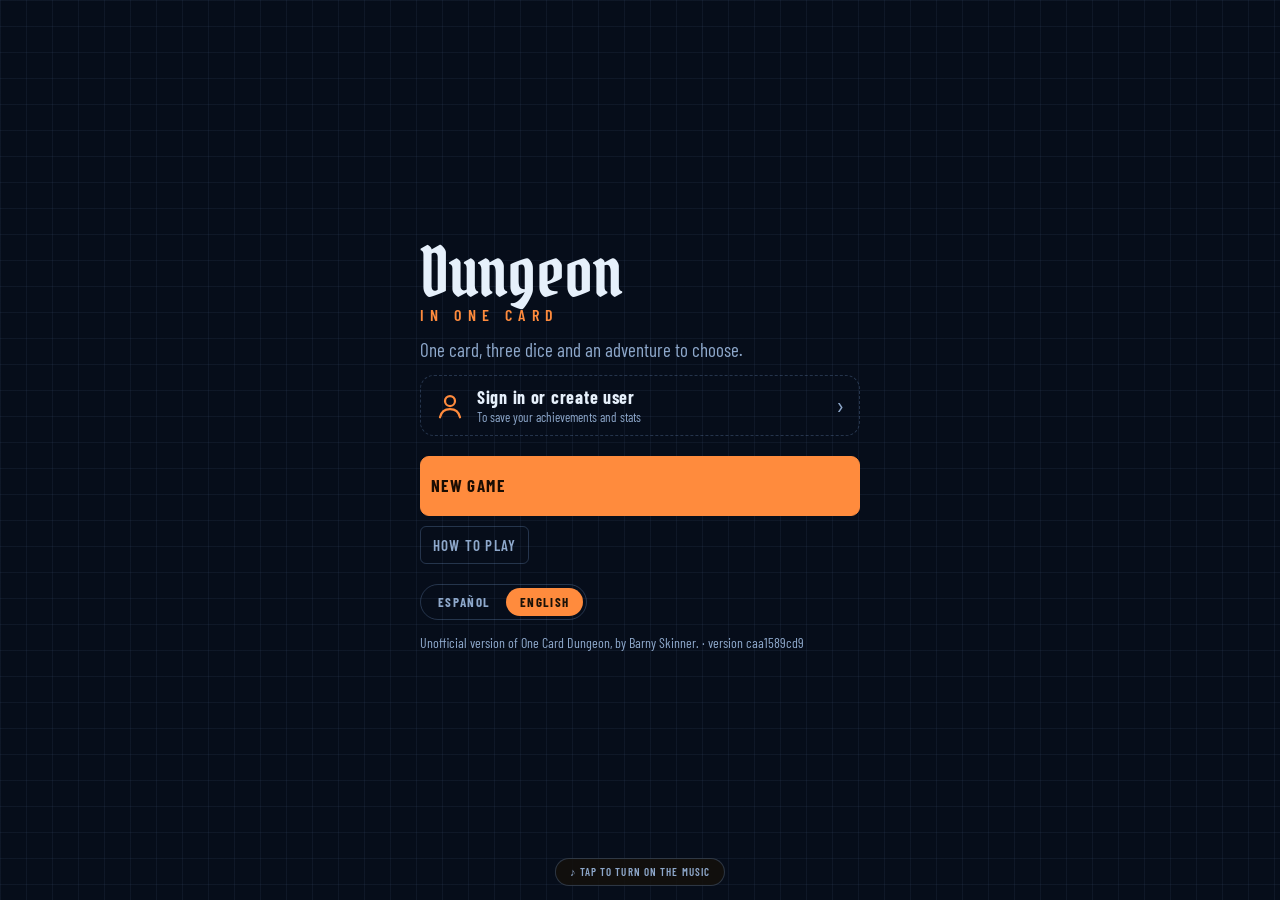
==== src/index.html @ af5c5d96 "Fase de monstruos: secuencia estricta de una sola vuelta Mismo cambio que en d6-crawler: cada monstr" ====
<!DOCTYPE html>
<html lang="es">
<head>
<meta charset="utf-8">
<meta name="viewport" content="width=device-width, initial-scale=1, viewport-fit=cover">
<meta name="theme-color" content="#060d1a">
<meta name="build" content="caa1589cd9">
<title>Dungeon in One Card</title>
<link rel="preconnect" href="https://fonts.googleapis.com">
<link rel="preconnect" href="https://fonts.gstatic.com" crossorigin>
<link href="https://fonts.googleapis.com/css2?family=Barlow+Condensed:wght@500;600;700&family=Pirata+One&display=swap" rel="stylesheet">
<style>
/* Plano cianotipo: una carta de una sola tinta azul, la antorcha como único acento.
   Layout: carta centrada con tablero y ficha de monstruos; mandos debajo. */
:root {
  --bg: #060d1a;
  --card: #0d1f3c;
  --tile: #122a4d;
  --line: #7fa8dc;
  --line-dim: rgba(127, 168, 220, .26);
  --chalk: #e6f0fb;
  --muted: #8ea8cb;
  --torch: #ff8b3d;
  --foe: #ff5a78;
  --display: 'Pirata One', 'Times New Roman', serif;
  --body: 'Barlow Condensed', 'Arial Narrow', Arial, sans-serif;
  --t: 60px;
  --cols: 5;
  --rows: 5;
  color-scheme: dark;
}
* { box-sizing: border-box; -webkit-tap-highlight-color: transparent; }
html, body { margin: 0; min-height: 100%; background: var(--bg); color: var(--chalk); }
body {
  font-family: var(--body); font-size: 18px; line-height: 1.25;
  background-color: var(--bg);
  background-image:
    linear-gradient(rgba(127,168,220,.07) 1px, transparent 1px),
    linear-gradient(90deg, rgba(127,168,220,.07) 1px, transparent 1px);
  background-size: 26px 26px;
  touch-action: manipulation;
}
button { font: inherit; color: inherit; cursor: pointer; }
button:focus-visible { outline: 2px solid var(--torch); outline-offset: 2px; }

.app {
  width: 100%; max-width: 440px; margin: 0 auto;
  padding: max(10px, env(safe-area-inset-top)) 14px calc(env(safe-area-inset-bottom) + 22px);
  display: flex; flex-direction: column; gap: 12px;
}

/* ---- cabecera ---- */
.top { display: flex; align-items: flex-end; justify-content: space-between; gap: 10px; }
.brand { display: flex; flex-direction: column; line-height: .9; }
.brand .mark { font-family: var(--display); font-size: 34px; letter-spacing: .01em; }
.brand .sub { font-size: 13px; letter-spacing: .32em; text-transform: uppercase; color: var(--torch); font-weight: 600; margin-top: 2px; }
.top-actions { display: flex; gap: 8px; }
.ghost {
  background: transparent; border: 1.5px solid var(--line-dim); border-radius: 6px;
  padding: 7px 12px; min-height: 38px; font-size: 15px; font-weight: 600;
  letter-spacing: .08em; text-transform: uppercase; color: var(--muted);
}
.ghost:hover { border-color: var(--line); color: var(--chalk); }

/* ---- carta ---- */
.card-wrap { perspective: 1400px; }
.card {
  position: relative; background: var(--card); border: 1.5px solid var(--line); border-radius: 14px;
  padding: 12px 12px 12px; display: flex; flex-direction: column; gap: 10px;
  box-shadow: inset 0 0 0 4px var(--card), inset 0 0 0 5px var(--line-dim), 0 18px 40px rgba(0,0,0,.45);
  transform-origin: 50% 50%;
}
.card.flip-out { animation: flipOut .32s ease-in forwards; }
.card.flip-in { animation: flipIn .36s ease-out forwards; }
@keyframes flipOut { to { transform: rotateY(90deg); } }
@keyframes flipIn { from { transform: rotateY(-90deg); } to { transform: rotateY(0); } }

.card-head { display: flex; flex-direction: column; gap: 4px; padding: 2px 6px 0; }
.head-row { display: flex; align-items: center; justify-content: space-between; gap: 10px; }
.lvl-name { margin: 0; font-family: var(--display); font-weight: 400; font-size: 26px; line-height: 1; }
.lvl-num { font-size: 13px; letter-spacing: .24em; text-transform: uppercase; color: var(--muted); font-weight: 600; }
.lvl-num b { color: var(--torch); font-size: 16px; letter-spacing: .1em; }
.dots { display: flex; gap: 5px; }
.dots i { width: 7px; height: 7px; border: 1px solid var(--line); transform: rotate(45deg); }
.dots i.done { background: var(--line); }
.dots i.now { background: var(--torch); border-color: var(--torch); }

/* ---- tablero ---- */
.board-box { display: flex; justify-content: center; }
.board { position: relative; width: calc(var(--t) * var(--cols)); height: calc(var(--t) * var(--rows)); border: 1.5px solid var(--line); background: rgba(127,168,220,.04); }
.grid { position: absolute; inset: 0; display: grid; grid-template-columns: repeat(var(--cols), var(--t)); grid-template-rows: repeat(var(--rows), var(--t)); }
.tile {
  position: relative; width: var(--t); height: var(--t); padding: 0; border: 0; border-radius: 0;
  background: transparent; box-shadow: inset 0 0 0 .5px var(--line-dim); color: var(--chalk);
}
.tile.wall {
  background-color: #1a3a68;
  background-image: repeating-linear-gradient(135deg, rgba(127,168,220,.55) 0 1.5px, transparent 1.5px 7px);
  box-shadow: inset 0 0 0 1.5px var(--line); cursor: default;
}
.tile .stair { position: absolute; inset: 22%; opacity: .55; color: var(--line); }
.tile .stair svg { width: 100%; height: 100%; fill: none; stroke: currentColor; stroke-width: 2.2; stroke-linecap: round; stroke-linejoin: round; }
.tile.reach { background: rgba(255,139,61,.10); box-shadow: inset 0 0 0 1px rgba(255,139,61,.7); }
.tile.reach::before { content: ''; position: absolute; left: 50%; top: 50%; width: 7px; height: 7px; margin: -3.5px 0 0 -3.5px; background: var(--torch); transform: rotate(45deg); opacity: .8; }
.tile.reach::after {
  content: attr(data-cost); position: absolute; right: 3px; bottom: 1px; font-size: 12px; font-weight: 700; color: var(--torch);
}
.tile.target { box-shadow: inset 0 0 0 2px var(--foe); background: rgba(255,90,120,.14); animation: pulse 1.1s ease-in-out infinite; }
@keyframes pulse { 50% { box-shadow: inset 0 0 0 2px rgba(255,90,120,.35); } }

.tokens { position: absolute; inset: 0; pointer-events: none; }
.token {
  position: absolute; left: 0; top: 0; width: var(--t); height: var(--t);
  transform: translate(calc(var(--x) * var(--t)), calc(var(--y) * var(--t)));
  transition: transform .4s cubic-bezier(.3,.75,.25,1);
  display: grid; place-items: center;
}
.token svg { width: 72%; height: 72%; fill: none; stroke: currentColor; stroke-width: 1.9; stroke-linecap: round; stroke-linejoin: round; overflow: visible; }
.token.mon { color: var(--foe); }
.token.pj { color: var(--torch); z-index: 3; }
.token.pj.walking::before { content: ""; position: absolute; left: 10%; top: 10%; width: 80%; height: 80%; border-radius: 50%;
  background: rgba(20,16,12,.55); box-shadow: 0 0 8px 1px rgba(255,139,61,.55), inset 0 0 0 1.5px rgba(255,139,61,.45); }
.herospot { position: absolute; left: 10%; top: 10%; width: 80%; height: 80%; border-radius: 50%; display: grid; place-items: center; pointer-events: none;
  color: var(--torch); background: rgba(20,16,12,.55); box-shadow: 0 0 8px 1px rgba(255,139,61,.55), inset 0 0 0 1.5px rgba(255,139,61,.45); }
.herospot svg { scale: var(--flip, 1) 1; width: 90%; height: 90%; fill: none; stroke: currentColor; stroke-width: 1.9; stroke-linecap: round; stroke-linejoin: round; overflow: visible; }
.token.pj svg { position: relative; z-index: 1; }
.token .badge {
  position: absolute; right: 2px; bottom: 2px; min-width: 17px; height: 17px; padding: 0 3px; border-radius: 9px;
  background: var(--card); border: 1.5px solid currentColor; font-size: 13px; font-weight: 700; line-height: 14px; text-align: center; color: var(--chalk);
}
.token.dying { opacity: 0; transform: translate(calc(var(--x) * var(--t)), calc(var(--y) * var(--t))) scale(.4); transition: opacity .35s, transform .35s; }
.token.hit svg { animation: hitflash .5s; }
.token.hurt { animation: shake .45s; }
@keyframes hitflash { 30% { filter: drop-shadow(0 0 8px var(--foe)); stroke-width: 3; } }
@keyframes shake { 20% { translate: -4px 0; } 40% { translate: 4px 0; } 60% { translate: -3px 0; } 80% { translate: 3px 0; } }
.float {
  position: absolute; z-index: 5; width: var(--t); text-align: center; font-weight: 700; font-size: 22px;
  left: calc(var(--x) * var(--t)); top: calc(var(--y) * var(--t)); animation: floatup .9s ease-out forwards; pointer-events: none;
  text-shadow: 0 1px 0 var(--card), 0 0 6px var(--card);
}
.float.dmg { color: var(--foe); } .float.good { color: var(--chalk); }
@keyframes floatup { from { transform: translateY(0); opacity: 1; } to { transform: translateY(-26px); opacity: 0; } }

/* ---- ficha de monstruos (pie de la carta) ---- */
.foot { display: grid; grid-template-columns: 54px 1fr; align-items: center; gap: 10px; border-top: 1.5px solid var(--line-dim); padding: 10px 4px 2px; }
.foot .ico { width: 54px; height: 54px; color: var(--foe); border: 1.5px solid var(--line-dim); border-radius: 8px; display: grid; place-items: center; position: relative; }
.foot .ico svg { width: 70%; height: 70%; fill: none; stroke: currentColor; stroke-width: 1.9; stroke-linecap: round; stroke-linejoin: round; }
.foot .nm { font-family: var(--display); font-size: 22px; line-height: 1; }
.foot .nm small { font-family: var(--body); font-size: 14px; letter-spacing: .14em; text-transform: uppercase; color: var(--muted); font-weight: 600; margin-left: 6px; }
.stats { display: grid; grid-template-columns: repeat(5, 1fr); gap: 4px; margin-top: 6px; }
.stats div { text-align: center; border: 1px solid var(--line-dim); border-radius: 5px; padding: 2px 0 1px; }
.stats b { display: block; font-size: 20px; line-height: 1; font-variant-numeric: tabular-nums; }
.stats span { display: block; font-size: 11px; letter-spacing: .12em; text-transform: uppercase; color: var(--muted); font-weight: 600; }

/* ---- panel de mando ---- */
.panel { display: flex; flex-direction: column; gap: 10px; }
.banner { display: flex; gap: 10px; align-items: center; min-height: 44px; }
.step { flex: none; width: 28px; height: 28px; display: grid; place-items: center; border: 1.5px solid var(--torch); color: var(--torch); border-radius: 50%; font-weight: 700; font-size: 16px; }
.banner p { margin: 0; font-size: 17px; color: var(--chalk); }
.banner p em { font-style: normal; color: var(--torch); font-weight: 700; }

.hp-row { display: flex; align-items: center; gap: 10px; }
.hp-row .lab { font-size: 13px; letter-spacing: .24em; text-transform: uppercase; color: var(--muted); font-weight: 600; width: 44px; }
.pips { display: flex; gap: 7px; }
.pips i { width: 14px; height: 14px; transform: rotate(45deg); border: 1.5px solid var(--torch); transition: background .25s; }
.pips i.on { background: var(--torch); }
.pips i.lost { animation: pip .5s; }
@keyframes pip { 40% { background: var(--foe); border-color: var(--foe); } }
.hpnum { margin-left: auto; font-size: 15px; color: var(--muted); font-weight: 600; }

.chips { display: grid; grid-template-columns: repeat(4, 1fr); gap: 8px; }
.chip {
  position: relative; display: flex; flex-direction: column; align-items: center; justify-content: center; gap: 1px;
  min-height: 74px; padding: 6px 4px; background: rgba(127,168,220,.06); border: 1.5px solid var(--line-dim); border-radius: 9px; text-align: center;
}
.chip .lbl { font-size: 12px; letter-spacing: .2em; text-transform: uppercase; color: var(--muted); font-weight: 600; }
.chip .val { font-size: 32px; line-height: 1; font-weight: 700; font-variant-numeric: tabular-nums; }
.chip .sub { font-size: 12.5px; color: var(--muted); display: flex; align-items: center; gap: 4px; min-height: 18px; font-weight: 500; }
.chip.slot { border-style: dashed; border-color: var(--line); }
.chip.slot.filled { border-style: solid; border-color: var(--torch); background: rgba(255,139,61,.08); }
.chip.armed { animation: arm 1s ease-in-out infinite; }
@keyframes arm { 50% { border-color: var(--torch); background: rgba(255,139,61,.10); } }
.chip .bar { position: absolute; left: 8px; right: 8px; bottom: 4px; height: 3px; background: var(--line-dim); border-radius: 2px; overflow: hidden; }
.chip .bar i { display: block; height: 100%; background: var(--torch); transition: width .3s; }

.die { position: relative; width: 48px; height: 48px; flex: none; padding: 7px; display: grid; grid-template: repeat(3, 1fr) / repeat(3, 1fr); background: var(--chalk); border: 0; border-radius: 10px; box-shadow: 0 3px 0 #9bb6d6; transition: transform .15s; }
.die i { border-radius: 50%; background: transparent; margin: 14%; }
.die i.on { background: var(--card); }
.die.sel { transform: translateY(-4px); box-shadow: 0 0 0 3px var(--torch), 0 6px 0 #9bb6d6; }
.die.used { opacity: .25; pointer-events: none; }
.die.mini { width: 20px; height: 20px; padding: 3px; border-radius: 4px; box-shadow: none; }
.die.mini i { margin: 8%; }
.die.rolling { animation: tumble .12s linear infinite; }
@keyframes tumble { 25% { transform: rotate(-8deg) translateY(-2px); } 75% { transform: rotate(8deg) translateY(1px); } }
.dice-row { display: flex; gap: 14px; justify-content: center; min-height: 56px; align-items: center; }
.dice-row .hint { color: var(--muted); font-size: 15px; }

.actions { display: flex; gap: 8px; }
.btn {
  flex: 1; min-height: 50px; padding: 8px 14px; border: 1.5px solid var(--line); border-radius: 9px; background: transparent;
  font-weight: 700; font-size: 19px; letter-spacing: .08em; text-transform: uppercase; color: var(--chalk);
}
.btn.primary { background: var(--torch); border-color: var(--torch); color: #1a0d03; }
.btn.small { flex: none; padding: 8px 16px; font-size: 17px; letter-spacing: .06em; }
.btn:disabled { opacity: .35; cursor: default; }
.btn.pulse:not(:disabled) { animation: arm 1s ease-in-out infinite; }
.log { margin: 0; min-height: 40px; color: var(--muted); font-size: 16px; }
.log b { color: var(--chalk); font-weight: 600; }

/* ---- hojas y diálogos ---- */
.veil { position: fixed; inset: 0; z-index: 20; background: rgba(3,8,18,.78); display: flex; align-items: flex-end; justify-content: center; padding: 0; }
.sheet {
  width: 100%; max-width: 440px; max-height: 88%; overflow: auto; background: var(--card); border: 1.5px solid var(--line); border-bottom: 0; border-radius: 16px 16px 0 0;
  padding: 18px 18px calc(env(safe-area-inset-bottom) + 18px); display: flex; flex-direction: column; gap: 12px;
  animation: rise .28s ease-out;
}
@keyframes rise { from { transform: translateY(40px); opacity: 0; } }
.sheet h3 { margin: 0; font-family: var(--display); font-weight: 400; font-size: 30px; line-height: 1; }
.sheet p { margin: 0; color: var(--chalk); }
.sheet .lead { color: var(--muted); }
.sheet h4 { margin: 6px 0 0; font-size: 13px; letter-spacing: .24em; text-transform: uppercase; color: var(--torch); font-weight: 700; }
.sheet ul { margin: 0; padding-left: 18px; display: flex; flex-direction: column; gap: 4px; }
.sheet .fine { font-size: 14px; color: var(--muted); }
.choices { display: grid; grid-template-columns: 1fr 1fr; gap: 8px; }
.choice { display: flex; flex-direction: column; align-items: flex-start; gap: 2px; min-height: 64px; padding: 10px 12px; border: 1.5px solid var(--line); border-radius: 9px; background: rgba(127,168,220,.06); text-align: left; }
.choice b { font-size: 20px; letter-spacing: .06em; text-transform: uppercase; }
.choice span { font-size: 15px; color: var(--muted); }
.choice span em { font-style: normal; color: var(--torch); font-weight: 700; }
.choice.wide { grid-column: 1 / -1; }
.choice:disabled { opacity: .4; }

@media (max-width: 360px) {
  .brand .mark { font-size: 29px; } .chip .val { font-size: 28px; } .die { width: 44px; height: 44px; }
}
@media (prefers-reduced-motion: reduce) {
  * { animation-duration: .001s !important; animation-iteration-count: 1 !important; transition-duration: .001s !important; }
}

.btn.mini { flex: none; min-height: 44px; padding: 6px 12px; font-size: 16px; letter-spacing: .05em; }
.actions .btn.mini { flex: 1; }
.sheet > * { flex-shrink: 0; }
.btn.abil { border-color: var(--torch); color: var(--torch); background: rgba(255,139,61,.08); }
.chip.locked::after { content: 'fijo'; position: absolute; top: 3px; right: 6px; font-size: 10px; letter-spacing: .14em; text-transform: uppercase; color: var(--muted); }
.die.locked { box-shadow: 0 0 0 3px var(--line), 0 3px 0 #9bb6d6; }
.hp-row .lab { width: auto; min-width: 44px; color: var(--torch); }

/* ---- pantallas de inicio ---- */
.screen { display: none; }
body.menu .app { display: none; }
body.menu .screen {
  display: flex; flex-direction: column; align-items: center; justify-content: center;
  min-height: 100vh; min-height: 100dvh; padding: max(18px, env(safe-area-inset-top)) 16px calc(env(safe-area-inset-bottom) + 22px);
}
.splash { width: 100%; max-width: 440px; display: flex; flex-direction: column; gap: 14px; }
.splash .logo { display: flex; flex-direction: column; line-height: .85; margin-bottom: 2px; }
.splash .logo .mark { font-family: var(--display); font-size: 68px; }
.splash .logo .sub { font-size: 16px; letter-spacing: .4em; text-transform: uppercase; color: var(--torch); font-weight: 600; margin-top: 6px; }
.tagline { margin: 0; color: var(--muted); font-size: 19px; }
.splash .lead { margin: 0; color: var(--muted); }
.splash .fine { margin: 0; font-size: 14px; color: var(--muted); }
.menu-btns { display: flex; flex-direction: column; gap: 10px; margin: 6px 0; }
.menu-btns .btn, .menu-main { flex: none; min-height: 60px; display: flex; flex-direction: column; align-items: flex-start; justify-content: center; gap: 1px; text-align: left; }
.menu-main small { font-size: 14px; letter-spacing: .08em; opacity: .75; font-weight: 600; }
.menu-btns .ghost { align-self: flex-start; }
.screen-h { margin: 0; font-family: var(--display); font-weight: 400; font-size: 38px; line-height: 1; }
.back { align-self: flex-start; }
.hero-list { display: flex; flex-direction: column; gap: 10px; }
.hero-card { display: grid; grid-template-columns: 58px 1fr; gap: 12px; align-items: center; text-align: left; padding: 12px; border: 1.5px solid var(--line); border-radius: 12px; background: rgba(127,168,220,.06); }
.hero-card:active, .hero-card:hover { border-color: var(--torch); background: rgba(255,139,61,.08); }
.hero-card .ico { width: 58px; height: 58px; color: var(--torch); border: 1.5px solid var(--line-dim); border-radius: 10px; display: grid; place-items: center; }
.hero-card .ico svg { width: 68%; height: 68%; fill: none; stroke: currentColor; stroke-width: 1.9; stroke-linecap: round; stroke-linejoin: round; }
.hero-card b { font-family: var(--display); font-weight: 400; font-size: 28px; line-height: 1; }
.hero-card p { margin: 3px 0 0; color: var(--muted); font-size: 16px; line-height: 1.2; }
.pw {
  width: 100%; text-align: center; text-transform: uppercase; letter-spacing: .35em; padding: 12px 0 12px .35em;
  background: rgba(127,168,220,.06); border: 1.5px solid var(--line); border-radius: 10px; color: var(--chalk);
  font: 700 44px/1.1 ui-monospace, Menlo, Consolas, monospace;
}
.pw::placeholder { color: var(--line-dim); }
.pw:focus-visible { outline: 2px solid var(--torch); outline-offset: 2px; }
.err { margin: 0; min-height: 22px; color: var(--foe); font-size: 16px; }
.pwshow { display: flex; gap: 8px; justify-content: center; }
.pwshow span { width: 58px; height: 76px; display: grid; place-items: center; border: 1.5px solid var(--torch); border-radius: 10px; background: rgba(255,139,61,.08); color: var(--torch); font: 700 42px/1 ui-monospace, Menlo, Consolas, monospace; }
@media (max-width: 380px) {
  .pwshow span { width: 50px; height: 68px; font-size: 36px; }
}

/* cabecera compacta: marca y dos botones en una sola línea */
.top { flex-wrap: nowrap; }
.brand { flex: none; }
.brand .mark { font-size: 31px; }
.brand .sub { white-space: nowrap; letter-spacing: .2em; font-size: 12px; }
.top-actions { gap: 6px; min-width: 0; }
.top-actions .ghost { padding: 7px 10px; font-size: 14px; letter-spacing: .05em; min-height: 36px; }

/* ---- animaciones al moverse ---- */
.token svg { scale: var(--flip, 1) 1; }
.token.walking svg { animation: walk .5s ease-in-out infinite; transform-origin: 50% 85%; }
.token.pj.walking svg { animation: walk .21s ease-in-out infinite; }
.token.k-spider.walking svg { animation: skitter .24s linear infinite; }
.token.k-skeleton.walking svg { animation: clatter .45s ease-in-out infinite; }
.token.k-orc.walking svg { animation: stomp .9s ease-in-out infinite; }
.token.k-demon.walking svg { animation: hover 1.1s ease-in-out infinite; }
@keyframes walk { 0%,100% { transform: translateY(0) rotate(0); } 25% { transform: translateY(-12%) rotate(-5deg); } 50% { transform: translateY(0) rotate(0); } 75% { transform: translateY(-12%) rotate(5deg); } }
@keyframes skitter { 0%,100% { transform: translate(0,0) scaleY(1); } 25% { transform: translate(-4%,3%) scaleY(.94); } 50% { transform: translate(3%,-2%) scaleY(1.04); } 75% { transform: translate(-3%,-3%) scaleY(.97); } }
@keyframes clatter { 0%,100% { transform: translateY(0) rotate(-8deg); } 25% { transform: translateY(-8%) rotate(0); } 50% { transform: translateY(0) rotate(8deg); } 75% { transform: translateY(-8%) rotate(0); } }
@keyframes stomp { 0%,100% { transform: translateY(0) scale(1.08,.92); } 35% { transform: translateY(-16%) scale(.96,1.06); } 60% { transform: translateY(0) scale(1.08,.92); } }
@keyframes hover { 0%,100% { transform: translateY(-3%) scale(1); } 50% { transform: translateY(-14%) scale(1.05); } }
.token.pj.walking { z-index: 4; }

/* ---- texto flotante: BLOCK con el mismo tamaño y sitio que el daño ---- */
.float { display: flex; justify-content: center; white-space: nowrap; }
.float.block { color: var(--line); }
.token.blocked svg { animation: guard .6s ease-out; }
@keyframes guard { 0% { filter: drop-shadow(0 0 0 rgba(127,168,220,0)); } 30% { filter: drop-shadow(0 0 9px #7fa8dc); } 100% { filter: none; } }

/* ---- Montaña Eterna: ventiscas, huecos y nuevos monstruos ---- */
.tile.blizz { background: linear-gradient(135deg, rgba(190,225,255,.16), rgba(190,225,255,.05)); }
.tile.blizz .wind { position: absolute; inset: 16%; color: #bfe3ff; opacity: .5; pointer-events: none; }
.tile.blizz .wind svg { width: 100%; height: 100%; fill: none; stroke: currentColor; stroke-width: 2; stroke-linecap: round; stroke-linejoin: round; }
.tile.blizz.reach { background: rgba(255,139,61,.10); }
.tile.wall.void { background: #03070f; background-image: none; box-shadow: inset 0 0 0 1px rgba(127,168,220,.12); }
.chip.chilled .val { color: #9fd8ff; }
.chip.chilled .sub { color: #9fd8ff; }
.token.k-wolf.walking svg { animation: skitter .3s linear infinite; }
.token.k-yeti.walking svg { animation: stomp .9s ease-in-out infinite; }
.token.k-sorcerer.walking svg { animation: hover 1.1s ease-in-out infinite; }
.token.k-goblin.walking svg { animation: clatter .4s ease-in-out infinite; }

/* ---- objetos ---- */
.items { display: flex; flex-wrap: wrap; gap: 8px; }
.items[hidden] { display: none; }
.item { flex: 1 1 0; min-width: 0; min-height: 44px; display: flex; align-items: center; justify-content: center; gap: 6px; padding: 4px 8px;
  border: 1.5px solid var(--torch); border-radius: 9px; background: rgba(255,139,61,.08); color: var(--chalk); font-size: 15px; font-weight: 700; letter-spacing: .05em; text-transform: uppercase; }
.item .ico { width: 24px; height: 24px; flex: none; color: var(--torch); display: grid; place-items: center; }
.item .ico svg, .item-head .ico svg { width: 100%; height: 100%; fill: none; stroke: currentColor; stroke-width: 1.9; stroke-linecap: round; stroke-linejoin: round; }
.item.idle { border-color: var(--line-dim); background: rgba(127,168,220,.05); color: var(--muted); }
.item.idle .ico { color: var(--muted); }
.item.on { border-color: #9fd8ff; background: rgba(159,216,255,.10); color: #9fd8ff; cursor: default; }
.item.on .ico { color: #9fd8ff; }
.item-head { display: flex; align-items: center; gap: 12px; }
.item-head .ico { width: 46px; height: 46px; flex: none; color: var(--torch); border: 1.5px solid var(--line-dim); border-radius: 10px; padding: 8px; }
.dice-row.pick { min-height: 64px; }

/* ---- botón de habilidad en la fase de movimiento ---- */
.btn.abil.tight { font-size: 15px; letter-spacing: .03em; padding: 6px 8px; line-height: 1.05; }
.btn.abil.on { background: var(--torch); color: #1a0d03; }
.actions .btn.small { padding: 8px 12px; }

/* ---- selector de aventura ---- */
.adv-list { display: grid; grid-template-columns: 1fr 1fr; gap: 12px; }
.adv-card { display: flex; flex-direction: column; align-items: stretch; gap: 4px; text-align: left; padding: 8px 8px 12px; border: 1.5px solid var(--line); border-radius: 12px; background: rgba(127,168,220,.06); }
.adv-card:active, .adv-card:hover { border-color: var(--torch); background: rgba(255,139,61,.08); }
.adv-card img { width: 100%; height: auto; aspect-ratio: 440 / 614; border-radius: 6px; display: block; background: var(--card); object-fit: cover; margin-bottom: 4px; }
.adv-tag { font-size: 12px; letter-spacing: .22em; text-transform: uppercase; color: var(--torch); font-weight: 700; }
.adv-card b { font-family: var(--display); font-weight: 400; font-size: 24px; line-height: 1; }
.adv-card p { margin: 0; color: var(--muted); font-size: 15px; line-height: 1.2; }

/* ---- elección de objetos ---- */
.item-card { position: relative; grid-template-columns: 58px 1fr 26px; }
.item-card .tick { width: 22px; height: 22px; border: 1.5px solid var(--line); border-radius: 50%; align-self: center; position: relative; }
.item-card.chosen { border-color: var(--torch); background: rgba(255,139,61,.10); }
.item-card.chosen .tick { background: var(--torch); border-color: var(--torch); }
.item-card.chosen .tick::after { content: ''; position: absolute; left: 6px; top: 2px; width: 6px; height: 11px; border: solid #1a0d03; border-width: 0 2.5px 2.5px 0; transform: rotate(45deg); }
.item-card b { font-size: 24px; }
.item { font-size: 13.5px; letter-spacing: .02em; padding: 4px 6px; gap: 4px; overflow: hidden; white-space: nowrap; }
.item .ico { width: 20px; height: 20px; }

/* ===== Expansiones: agua, cofre, jefes, botín, héroes por caja ===== */
.tile.water { background: linear-gradient(180deg, rgba(80,170,255,.20), rgba(80,170,255,.07)); }
.tile.water .wave { position: absolute; inset: 14%; color: #7cc4ff; opacity: .55; pointer-events: none; }
.tile.water .wave svg { width: 100%; height: 100%; fill: none; stroke: currentColor; stroke-width: 2; stroke-linecap: round; stroke-linejoin: round; }
.tile.water.reach { background: rgba(255,139,61,.10); }
.tile .chest { position: absolute; inset: 10%; color: #ffd36b; pointer-events: none; display: grid; place-items: center; }
.tile .chest svg { width: 100%; height: 100%; fill: none; stroke: currentColor; stroke-width: 1.9; stroke-linecap: round; stroke-linejoin: round; filter: drop-shadow(0 0 5px rgba(255,211,107,.45)); }
.tile .chest em { position: absolute; right: -3px; top: -3px; min-width: 18px; height: 18px; border-radius: 50%; background: var(--card); border: 1.5px solid #ffd36b; font-style: normal; font-size: 13px; font-weight: 700; line-height: 15px; text-align: center; color: var(--chalk); }
.tile .chest.open { opacity: .3; filter: grayscale(.6); }
.tile .chest.open em { display: none; }
.tile.target .chest { color: var(--foe); }
.token.wet .badge { border-color: #7cc4ff; box-shadow: 0 0 0 1px #7cc4ff; }
.token.wet svg { filter: drop-shadow(0 0 5px rgba(124,196,255,.6)); }
.stats b + u { position: absolute; top: 0; right: 3px; font-size: 11px; font-weight: 700; text-decoration: none; color: #7cc4ff; }
.stats div { position: relative; }
.wnote { margin-top: 4px; font-size: 13px; color: #7cc4ff; }
.dots i.boss { border-radius: 50%; transform: none; border-color: var(--foe); }
.dots i.boss.done { background: var(--foe); } .dots i.boss.now { background: var(--torch); border-color: var(--torch); }
.dots { flex-wrap: wrap; justify-content: flex-end; max-width: 62%; gap: 4px; }
.die.num { display: grid; place-items: center; grid-template: none; padding: 0; }
.die.num b { font-size: 24px; line-height: 1; color: var(--card); }
.die.num small { position: absolute; bottom: 2px; font-size: 9px; letter-spacing: .1em; color: #6b86ad; font-weight: 700; }
.die.num.mini { width: 24px; } .die.num.mini b { font-size: 13px; } .die.num.mini small { display: none; }
.chip .lootn { color: #ffd36b; font-weight: 700; }
.loot { display: flex; align-items: center; gap: 8px; padding: 4px 10px; border: 1.5px solid rgba(255,211,107,.5); border-radius: 9px; background: rgba(255,211,107,.07); }
.loot[hidden] { display: none; }
.loot .ico { width: 24px; height: 24px; flex: none; color: #ffd36b; }
.loot .ico svg { width: 100%; height: 100%; fill: none; stroke: currentColor; stroke-width: 1.9; stroke-linecap: round; stroke-linejoin: round; }
.loot .txt { flex: 1; font-size: 15px; color: var(--chalk); } .loot .txt b { color: #ffd36b; }
.item-head .ico.boss { color: var(--foe); }
.item-head .ico.boss svg { width: 100%; height: 100%; fill: none; stroke: currentColor; stroke-width: 1.9; stroke-linecap: round; stroke-linejoin: round; }
.boss-stats { margin: 8px 0; }
.choice.chosen { border-color: var(--torch); background: rgba(255,139,61,.10); }
.stepper { display: flex; align-items: center; justify-content: center; gap: 18px; margin: 10px 0; }
.stepper b { font-size: 30px; min-width: 30px; text-align: center; }
.pack-h { margin: 8px 0 -2px; font-family: var(--body); font-weight: 600; font-size: 14px; letter-spacing: .22em; text-transform: uppercase; color: var(--torch); }
.hero-card .pk { display: inline-block; margin-top: 3px; font-size: 12px; letter-spacing: .14em; text-transform: uppercase; color: var(--line); }

/* ===== La Puerta del Infierno ===== */
.tile.damned { background: radial-gradient(circle at 50% 55%, rgba(255,70,50,.28), rgba(150,20,40,.10) 70%); }
.tile.damned .curse { position: absolute; inset: 16%; color: #ff6b57; opacity: .6; pointer-events: none; }
.tile.damned .curse svg { width: 100%; height: 100%; fill: none; stroke: currentColor; stroke-width: 2; stroke-linecap: round; stroke-linejoin: round; }
.tile.damned.reach { background: rgba(255,139,61,.14); }
.tile .gem { position: absolute; inset: 8%; color: #e0a0ff; pointer-events: none; display: grid; place-items: center; }
.tile .gem svg { width: 100%; height: 100%; fill: none; stroke: currentColor; stroke-width: 1.9; stroke-linecap: round; stroke-linejoin: round; filter: drop-shadow(0 0 6px rgba(200,110,255,.55)); }
.tile .gem em { position: absolute; font-style: normal; font-size: 20px; font-weight: 700; color: var(--chalk); text-shadow: 0 0 4px #000; }
.tile .gem.broken { opacity: .35; filter: grayscale(.7); }
.tile.target .gem { color: var(--foe); }
.token.cursed .badge { border-color: #ff6b57; box-shadow: 0 0 0 1px #ff6b57; }
.token.cursed svg { filter: drop-shadow(0 0 6px rgba(255,80,60,.75)); }
.token.ordered { z-index: 4; }
.token.ordered svg { filter: drop-shadow(0 0 7px rgba(255,211,107,.9)); }
.wnote.hell { color: #ff9a8a; }
.wnote.hell.on { color: #ff5a46; font-weight: 700; }
.wnote.hell.off { color: #9fd8ff; }
.item.on .ico { color: inherit; }

/* ===== Disposición compacta: mapa y mandos en la misma pantalla ===== */
.app { min-height: 100vh; min-height: 100dvh; gap: 8px; padding-top: max(6px, env(safe-area-inset-top)); padding-bottom: max(6px, env(safe-area-inset-bottom)); }
.brand .mark { font-size: 26px; }
.brand .sub { font-size: 11px; margin-top: 1px; }
.top-actions .ghost { min-height: 32px; padding: 5px 9px; font-size: 13px; }
.card { padding: 8px; gap: 6px; }
.card-head { flex-direction: row; align-items: center; justify-content: space-between; padding: 0 4px; gap: 8px; }
.card-head .lvl-name { order: 0; font-size: 22px; min-width: 0; }
.card-head .head-row { order: 1; flex-direction: column; align-items: flex-end; gap: 3px; flex: none; }
.lvl-num { font-size: 12px; letter-spacing: .18em; white-space: nowrap; }
.lvl-num b { font-size: 14px; }
.dots i { width: 6px; height: 6px; }
.foot { grid-template-columns: 40px 1fr; gap: 8px; padding: 6px 2px 0; }
.foot .ico { width: 40px; height: 40px; border-radius: 7px; }
.foot .nm { font-size: 18px; }
.foot .nm small { font-size: 12px; margin-left: 5px; }
.stats { margin-top: 3px; gap: 3px; }
.stats div { padding: 1px 0 0; position: relative; }
.stats b { font-size: 17px; }
.stats span { font-size: 10px; letter-spacing: .1em; }
.stats b + u { right: 2px; font-size: 10px; }
.wnote { margin-top: 2px; font-size: 12px; line-height: 1.15; }
.panel { position: sticky; bottom: 0; z-index: 6; margin-top: auto; gap: 6px; padding: 6px 0 2px; background: linear-gradient(to bottom, rgba(6,13,26,0), var(--bg) 10px); }
.banner { min-height: 0; gap: 8px; }
.banner p { font-size: 15px; line-height: 1.15; }
.step { width: 22px; height: 22px; font-size: 13px; }
.hp-row { gap: 8px; }
.pips i { width: 12px; height: 12px; }
.chips { gap: 6px; }
.chip { min-height: 62px; padding: 4px 3px; border-radius: 8px; }
.chip .val { font-size: 26px; }
.chip .lbl { font-size: 11px; }
.chip .sub { font-size: 11.5px; min-height: 22px; white-space: nowrap; }
.chip .bar { bottom: 3px; height: 2px; }
.die { width: 42px; height: 42px; padding: 6px; }
.dice-row { min-height: 48px; gap: 12px; }
.dice-row:empty { display: none; }
.btn { min-height: 44px; font-size: 17px; padding: 6px 10px; }
.btn.small { padding: 6px 12px; font-size: 15px; }
.log { min-height: 36px; font-size: 15px; line-height: 1.2; max-height: 64px; overflow-y: auto; }
.items { gap: 6px; }
.item { min-height: 36px; }
/* pantallas bajas: se oculta la instrucción de arriba (el mensaje de abajo ya la repite) y los dados usados */
body.tight .banner { display: none; }
body.tight .dice-row.moving { display: none; }
.dots { flex-wrap: nowrap; gap: 3px; }
.dots i { width: 5px; height: 5px; }

/* ===== Cabecera con la Vida y botones pequeños ===== */
.top { align-items: center; gap: 8px; }
.top .brand .sub { display: none; }
.top .hp-row { margin: 0 auto; gap: 6px; }
.top .hp-row .lab { display: none; }
.top .hpnum { margin-left: 0; font-size: 14px; white-space: nowrap; }
.top .pips { gap: 5px; }
.ghost.icon { min-width: 36px; min-height: 36px; padding: 0; display: grid; place-items: center; font-size: 18px; letter-spacing: 0; }
.ghost.icon svg { width: 20px; height: 20px; fill: none; stroke: currentColor; stroke-width: 1.8; stroke-linecap: round; stroke-linejoin: round; }
.log { min-height: 20px; max-height: 40px; }
.chip { min-height: 56px; padding: 3px 3px; gap: 0; }
.chip .val { font-size: 24px; }
.chip .sub { min-height: 18px; }
.die.mini { width: 16px; height: 16px; padding: 2px; }
.item { min-height: 32px; }
.panel { gap: 5px; }

/* ===== Versión de escritorio: la mesa de juego (playmat) como fondo ===== */
.herobox, .sysbox { display: none; }
@keyframes fadeOutC { to { opacity: 0; } }
@keyframes fadeInC { from { opacity: 0; } to { opacity: 1; } }
@media (min-width: 1000px) and (min-aspect-ratio: 3/2) {
  body:not(.menu) { overflow: hidden; height: 100vh; display: flex; align-items: center; justify-content: center; background: #050912; }  body:not(.menu) .app {
    --u: min(calc(100vw / 3775), calc(100vh / 2127)); --t: calc(184 * var(--u));
    position: relative; display: block; flex: none; width: calc(3775 * var(--u)); height: calc(2127 * var(--u)); max-width: none; min-height: 0; margin: 0; padding: 0;
    background: #0a1020 url(img/playmat.jpg) center / 100% 100% no-repeat; font-size: calc(48 * var(--u));
  }  .top { display: none; }  .card-wrap { display: contents; perspective: none; }  .card,
  .app::before,
  .herobox,
  .sysbox {
    position: absolute; background: var(--card); border: calc(5 * var(--u)) solid var(--line); border-radius: calc(22 * var(--u));
    box-shadow: 0 calc(30 * var(--u)) calc(90 * var(--u)) rgba(0,0,0,.55), inset 0 0 0 calc(10 * var(--u)) var(--card), inset 0 0 0 calc(12 * var(--u)) var(--line-dim);
  }  .card { left: calc(806 * var(--u)); top: calc(82 * var(--u)); width: calc(1059 * var(--u)); height: calc(1506 * var(--u)); padding: calc(44 * var(--u)) calc(40 * var(--u)) calc(36 * var(--u)); gap: calc(20 * var(--u)); justify-content: space-between; transform: none; }  .card.flip-out { animation: fadeOutC .32s ease-in forwards; }  .card.flip-in { animation: fadeInC .36s ease-out forwards; }  .app::before { content: ''; left: calc(1898 * var(--u)); top: calc(82 * var(--u)); width: calc(1059 * var(--u)); height: calc(1506 * var(--u)); pointer-events: none; }  .card-head { padding: 0 calc(10 * var(--u)); gap: calc(16 * var(--u)); }  .card-head .lvl-name { font-size: calc(96 * var(--u)); }  .app .lvl-num { font-size: calc(36 * var(--u)); }  .app .lvl-num b { font-size: calc(46 * var(--u)); }  .app .dots { gap: calc(9 * var(--u)); }  .app .dots i { width: calc(16 * var(--u)); height: calc(16 * var(--u)); }  .app .board { border-width: calc(4 * var(--u)); }  .app .tile { box-shadow: inset 0 0 0 calc(1.5 * var(--u)) var(--line-dim); cursor: pointer; }  .app .tile.wall { cursor: default; box-shadow: inset 0 0 0 calc(4 * var(--u)) var(--line); }  .app .tile.reach { box-shadow: inset 0 0 0 calc(3 * var(--u)) rgba(255,139,61,.7); }  .app .tile.reach:hover { background: rgba(255,139,61,.26); }  .app .tile.target { box-shadow: inset 0 0 0 calc(6 * var(--u)) var(--foe); }  .app .tile.target:hover { background: rgba(255,90,120,.3); }  .app .tile.reach::before { width: calc(24 * var(--u)); height: calc(24 * var(--u)); margin: calc(-12 * var(--u)) 0 0 calc(-12 * var(--u)); }  .app .tile.reach::after { font-size: calc(40 * var(--u)); right: calc(10 * var(--u)); bottom: calc(4 * var(--u)); }  .app .tile .chest em { min-width: calc(56 * var(--u)); height: calc(56 * var(--u)); font-size: calc(40 * var(--u)); line-height: calc(48 * var(--u)); border-width: calc(4 * var(--u)); right: calc(-10 * var(--u)); top: calc(-10 * var(--u)); }  .app .tile .gem em { font-size: calc(70 * var(--u)); }  .app .token .badge { right: calc(8 * var(--u)); bottom: calc(8 * var(--u)); min-width: calc(52 * var(--u)); height: calc(52 * var(--u)); padding: 0 calc(9 * var(--u)); border-radius: calc(28 * var(--u)); border-width: calc(4 * var(--u)); font-size: calc(38 * var(--u)); line-height: calc(44 * var(--u)); }  .app .float { font-size: calc(66 * var(--u)); }
  @keyframes floatup { from { transform: translateY(0); opacity: 1; } to { transform: translateY(calc(-80 * var(--u))); opacity: 0; } }  .app .foot { grid-template-columns: calc(160 * var(--u)) 1fr; gap: calc(26 * var(--u)); padding: calc(24 * var(--u)) calc(10 * var(--u)) 0; border-top-width: calc(4 * var(--u)); }  .app .foot .ico { width: calc(160 * var(--u)); height: calc(160 * var(--u)); border-radius: calc(24 * var(--u)); border-width: calc(4 * var(--u)); }  .app .foot .nm { font-size: calc(76 * var(--u)); }  .app .foot .nm small { font-size: calc(34 * var(--u)); margin-left: calc(14 * var(--u)); }  .app .stats { gap: calc(12 * var(--u)); margin-top: calc(12 * var(--u)); }  .app .stats div { padding: calc(6 * var(--u)) 0 calc(2 * var(--u)); border-radius: calc(14 * var(--u)); border-width: calc(3 * var(--u)); }  .app .stats b { font-size: calc(72 * var(--u)); }  .app .stats span { font-size: calc(26 * var(--u)); }  .app .stats b + u { font-size: calc(32 * var(--u)); right: calc(8 * var(--u)); top: calc(2 * var(--u)); }  .app .wnote { font-size: calc(34 * var(--u)); margin-top: calc(8 * var(--u)); }

  /* panel del aventurero (carta de la derecha) */
    .app .panel { display: contents; }  .app .banner,
  .app .chips,
  .app .dice-row,
  .app .actions,
  .app .log { position: absolute; left: calc(1948 * var(--u)); width: calc(959 * var(--u)); margin: 0; }  .app .banner { top: calc(128 * var(--u)); min-height: 0; height: calc(150 * var(--u)); gap: calc(26 * var(--u)); align-items: center; }  .app .banner p { font-size: calc(52 * var(--u)); line-height: 1.12; }  .app .step { width: calc(70 * var(--u)); height: calc(70 * var(--u)); font-size: calc(42 * var(--u)); border-width: calc(4 * var(--u)); flex: none; }  .app .chips { top: calc(320 * var(--u)); gap: calc(20 * var(--u)); }  .app .chip { min-height: calc(214 * var(--u)); padding: calc(12 * var(--u)) calc(6 * var(--u)); border-radius: calc(24 * var(--u)); border-width: calc(4 * var(--u)); }  .app .chip .lbl { font-size: calc(28 * var(--u)); }  .app .chip .val { font-size: calc(86 * var(--u)); }  .app .chip .sub { font-size: calc(27 * var(--u)); min-height: calc(44 * var(--u)); gap: calc(8 * var(--u)); }  .app .chip .bar { height: calc(8 * var(--u)); left: calc(24 * var(--u)); right: calc(24 * var(--u)); bottom: calc(14 * var(--u)); }  .app .chip.locked::after { font-size: calc(24 * var(--u)); top: calc(8 * var(--u)); right: calc(14 * var(--u)); }  .app .die { width: calc(132 * var(--u)); height: calc(132 * var(--u)); padding: calc(18 * var(--u)); border-radius: calc(26 * var(--u)); box-shadow: 0 calc(8 * var(--u)) 0 #9bb6d6; }  .app .die.sel { transform: translateY(calc(-10 * var(--u))); box-shadow: 0 0 0 calc(6 * var(--u)) var(--torch), 0 calc(16 * var(--u)) 0 #9bb6d6; }  .app .die.mini { width: calc(46 * var(--u)); height: calc(46 * var(--u)); padding: calc(6 * var(--u)); border-radius: calc(11 * var(--u)); }  .app .die.locked { box-shadow: 0 0 0 calc(6 * var(--u)) var(--line), 0 calc(8 * var(--u)) 0 #9bb6d6; }  .app .die.num b { font-size: calc(68 * var(--u)); }  .app .die.num small { font-size: calc(22 * var(--u)); }  .app .dice-row { top: calc(600 * var(--u)); height: calc(200 * var(--u)); gap: calc(40 * var(--u)); min-height: 0; }  .app .dice-row .hint { font-size: calc(38 * var(--u)); }  .app .dice-row.moving { opacity: .9; }  .app .actions { top: calc(830 * var(--u)); gap: calc(20 * var(--u)); }  .app .btn { min-height: calc(112 * var(--u)); font-size: calc(40 * var(--u)); padding: calc(8 * var(--u)) calc(24 * var(--u)); border-radius: calc(24 * var(--u)); border-width: calc(4 * var(--u)); }  .app .btn.small { padding: calc(8 * var(--u)) calc(34 * var(--u)); font-size: calc(38 * var(--u)); }  .app .btn.abil.tight { font-size: calc(34 * var(--u)); padding: calc(8 * var(--u)) calc(16 * var(--u)); }  .app .btn:not(:disabled):hover { filter: brightness(1.15); }  .app .log { top: calc(1000 * var(--u)); height: calc(540 * var(--u)); min-height: 0; max-height: none; font-size: calc(48 * var(--u)); line-height: 1.22; overflow-y: auto; }

  /* objetos y botín sobre las casillas pequeñas del tapete */
    .app .items { position: absolute; left: calc(1038 * var(--u)); top: calc(1631 * var(--u)); width: calc(779 * var(--u)); height: calc(413 * var(--u)); margin: 0; display: grid; grid-template-columns: repeat(4, calc(185 * var(--u))); grid-template-rows: calc(191 * var(--u)) calc(191 * var(--u)); column-gap: calc(13 * var(--u)); row-gap: calc(31 * var(--u)); gap: calc(31 * var(--u)) calc(13 * var(--u)); align-content: start; }  .app .items[hidden] { display: none; }  .app .items > * { width: 100%; height: 100%; min-height: 0; flex-direction: column; justify-content: center; gap: calc(6 * var(--u)); padding: calc(8 * var(--u)); border-radius: calc(28 * var(--u)); border-width: calc(4 * var(--u)); font-size: calc(34 * var(--u)); white-space: normal; text-align: center; line-height: 1.05; background-color: rgba(13,31,60,.88); }  .app .items .item .ico { width: calc(92 * var(--u)); height: calc(92 * var(--u)); }  .app .loot { position: absolute; left: calc(2133 * var(--u)); top: calc(1631 * var(--u)); width: calc(779 * var(--u)); height: calc(191 * var(--u)); margin: 0; padding: calc(16 * var(--u)) calc(24 * var(--u)); border-radius: calc(28 * var(--u)); border-width: calc(4 * var(--u)); font-size: calc(42 * var(--u)); gap: calc(20 * var(--u)); background-color: rgba(13,31,60,.88); align-items: center; }  .app .loot .ico { width: calc(100 * var(--u)); height: calc(100 * var(--u)); flex: none; }  .app .loot .btn { min-height: calc(110 * var(--u)); font-size: calc(44 * var(--u)); }

  /* carta del héroe (marco azul) y carta del sistema (marco amarillo) */
    .herobox { left: calc(76 * var(--u)); top: calc(82 * var(--u)); width: calc(612 * var(--u)); height: calc(918 * var(--u)); padding: calc(40 * var(--u)) calc(36 * var(--u)); display: flex; flex-direction: column; align-items: center; gap: calc(20 * var(--u)); text-align: center; }  .herobox .ico { width: calc(250 * var(--u)); height: calc(250 * var(--u)); color: var(--torch); border: calc(5 * var(--u)) solid var(--line-dim); border-radius: calc(40 * var(--u)); display: grid; place-items: center; flex: none; }  .herobox .ico svg { width: 66%; height: 66%; fill: none; stroke: currentColor; stroke-width: 1.8; stroke-linecap: round; stroke-linejoin: round; }  .herobox b { font-family: var(--display); font-weight: 400; font-size: calc(104 * var(--u)); line-height: 1; }  .herobox p { margin: 0; color: var(--muted); font-size: calc(42 * var(--u)); line-height: 1.18; }  .herobox .hpbar { margin-top: auto; display: flex; flex-direction: column; align-items: center; gap: calc(14 * var(--u)); }  .herobox .pips { gap: calc(20 * var(--u)); flex-wrap: wrap; justify-content: center; }  .herobox .pips i { width: calc(46 * var(--u)); height: calc(46 * var(--u)); border-width: calc(4 * var(--u)); }  .herobox .hpnum { margin: 0; font-size: calc(48 * var(--u)); }  .sysbox { left: calc(3074 * var(--u)); top: calc(82 * var(--u)); width: calc(612 * var(--u)); height: calc(918 * var(--u)); padding: calc(40 * var(--u)) calc(36 * var(--u)); display: flex; flex-direction: column; gap: calc(26 * var(--u)); }  .sysbox .brand .mark { font-size: calc(118 * var(--u)); }  .sysbox .brand .sub { font-size: calc(36 * var(--u)); letter-spacing: .3em; }  .sysbox .btn { flex: none; min-height: calc(130 * var(--u)); font-size: calc(48 * var(--u)); }  .sysbox .fine { margin: auto 0 0; font-size: calc(30 * var(--u)); line-height: 1.15; color: var(--muted); }  .app .items .item span:last-child { font-size: calc(27 * var(--u)); letter-spacing: 0; }

  /* hojas: ventana centrada */
    .veil { align-items: center; }  .sheet { max-width: 620px; max-height: 90vh; border-radius: 16px; border-bottom: 1.5px solid var(--line); }
}
/* pantallas de inicio en escritorio */
@media (min-width: 1000px) and (min-aspect-ratio: 3/2) {
  body.menu { background-image: linear-gradient(rgba(4,8,18,.84), rgba(4,8,18,.84)), url(img/playmat.jpg); background-size: cover; background-attachment: fixed; background-position: center; }
  .splash.wide { max-width: 1180px; }
  .splash.wide .adv-list { grid-template-columns: repeat(5, 1fr); gap: 16px; }
  .splash.wide .hero-list { display: grid; grid-template-columns: 1fr 1fr; gap: 12px; }
  .splash.wide .screen-h { font-size: 52px; }
}

.updbar { position: fixed; left: 8px; right: 8px; bottom: 8px; z-index: 40; display: flex; align-items: center; justify-content: space-between; gap: 10px; padding: 8px 10px 8px 14px; background: var(--card); border: 1.5px solid var(--torch); border-radius: 10px; font-size: 16px; box-shadow: 0 8px 24px rgba(0,0,0,.5); }
.updbar .btn { flex: none; min-height: 38px; background: var(--torch); border-color: var(--torch); color: #1a0d03; }

/* ---- botón de sonido ---- */
#btnSnd .off { display: none; }
#btnSnd.muted .off { display: inline; }
#btnSnd.muted .on { display: none; }
#btnSnd.muted { color: var(--muted); }

/* ---- cabecera en pantallas estrechas (360–400 px): caben título, vida y tres botones ---- */
@media (max-width: 420px) {
  .top { gap: 5px; }
  .brand .mark { font-size: 21px; }
  .top .hp-row { gap: 4px; }
  .top .pips { gap: 3px; }
  .top .pips i { width: 9px; height: 9px; border-width: 1.2px; }
  .top .hpnum { font-size: 12px; }
  .top-actions { gap: 4px; }
  .top-actions .ghost.icon { min-width: 30px; width: 30px; min-height: 32px; }
}

/* escritorio: con el botón de sonido, los cuatro botones del cuadro del título deben dejar sitio al crédito */
@media (min-width: 1000px) and (min-aspect-ratio: 3/2) {
  .app .sysbox .btn { min-height: 0; height: calc(100 * var(--u)); padding-top: 0; padding-bottom: 0; }
}

/* ---- panel de sonido ---- */
.sheet .opt { display: flex; align-items: center; gap: 12px; padding: 12px 4px; font-size: 17px; }
.sheet .opt input[type=checkbox] { width: 22px; height: 22px; accent-color: var(--torch); flex: none; }
.sheet .opt.vol { flex-direction: column; align-items: stretch; gap: 6px; }
.sheet .opt.vol input[type=range] { width: 100%; accent-color: var(--torch); }
.sheet .small { font-size: 13px; color: var(--muted); margin: 4px 4px 14px; }

/* ---- pantalla final con estadísticas ---- */
.endscr { position: relative; max-width: 460px; gap: 0; }
.endscr .end-frame { position: relative; z-index: 1; display: flex; flex-direction: column; gap: 14px; padding: 26px 18px 20px; border-radius: 14px;
  background: linear-gradient(180deg, rgba(14,26,50,.94), rgba(7,14,28,.96)); border: 1.5px solid var(--acc); text-align: center;
  box-shadow: 0 0 0 5px rgba(5,10,20,.9), 0 0 0 6.5px var(--acc-dim), 0 20px 60px rgba(0,0,0,.6), inset 0 0 70px var(--acc-glow); }
.endscr.won { --acc: #ffc261; --acc-dim: rgba(255,194,97,.4); --acc-glow: rgba(255,160,50,.16); --acc-ink: #2a1500; }
.endscr.lost { --acc: #ff6b78; --acc-dim: rgba(255,107,120,.38); --acc-glow: rgba(255,60,80,.14); --acc-ink: #2a0508; }
.endscr .end-frame::before, .endscr .end-frame::after { content: '✦'; position: absolute; top: 9px; color: var(--acc); font-size: 14px; opacity: .8; }
.endscr .end-frame::before { left: 12px; } .endscr .end-frame::after { right: 12px; }
.endscr .end-badge { align-self: center; width: 92px; height: 92px; margin-top: -4px; display: grid; place-items: center; border-radius: 50%; color: var(--acc);
  background: radial-gradient(circle at 50% 40%, var(--acc-glow), rgba(10,16,30,.9) 70%); box-shadow: 0 0 26px 2px var(--acc-dim), inset 0 0 0 2px var(--acc-dim); }
.endscr .end-badge svg { width: 62%; height: 62%; filter: drop-shadow(0 0 8px var(--acc)); }
.endscr.won .end-badge { animation: badgePulse 2.4s ease-in-out infinite; }
.endscr .end-kicker { font-size: 14px; letter-spacing: .34em; text-transform: uppercase; color: var(--acc); font-weight: 700; margin-bottom: -6px; }
.endscr h2 { margin: 0; font-family: var(--display); font-size: 46px; line-height: 1; font-weight: 400; color: var(--chalk); text-shadow: 0 0 22px var(--acc-dim), 0 2px 0 rgba(0,0,0,.6); }
.endscr .lead { margin: 0; font-size: 16px; line-height: 1.25; color: var(--muted); }
.endscr .end-hero { align-self: center; display: inline-flex; align-items: center; gap: 8px; padding: 4px 14px 4px 5px; border-radius: 99px; background: rgba(255,255,255,.05);
  border: 1px solid var(--line-dim); font-size: 14px; letter-spacing: .06em; text-transform: uppercase; color: var(--chalk); font-weight: 600; }
.endscr .end-hero .ico { width: 26px; height: 26px; border-radius: 50%; display: grid; place-items: center; color: var(--acc); background: rgba(0,0,0,.35); }
.endscr .end-hero .ico svg { width: 70%; height: 70%; fill: none; stroke: currentColor; stroke-width: 2; stroke-linecap: round; stroke-linejoin: round; }
.endscr .end-rank, .endscr .end-epitaph { padding: 10px 12px; border-radius: 10px; background: linear-gradient(90deg, transparent, var(--acc-glow), transparent); border-block: 1px solid var(--acc-dim); }
.endscr small { display: block; font-size: 12px; letter-spacing: .24em; text-transform: uppercase; color: var(--muted); font-weight: 600; }
.endscr .end-rank b { display: block; margin-top: 2px; font-family: var(--display); font-weight: 400; font-size: 34px; line-height: 1.05; color: var(--acc); text-shadow: 0 0 16px var(--acc-dim); }
.endscr .end-epitaph q { display: block; margin-top: 4px; font-family: var(--display); font-size: 24px; line-height: 1.12; color: var(--chalk); quotes: none; font-style: italic; }
.endscr .end-quip { margin: 0; font-size: 18px; line-height: 1.22; color: var(--chalk); font-weight: 500; }
.endscr .end-grid { display: grid; grid-template-columns: repeat(3, 1fr); gap: 8px; }
.endscr .end-grid div { position: relative; padding: 11px 4px 9px; border-radius: 10px; background: linear-gradient(180deg, rgba(255,255,255,.055), rgba(255,255,255,.015)); border: 1px solid var(--line-dim); }
.endscr .end-grid i { display: block; width: 20px; height: 20px; margin: 0 auto 4px; color: var(--acc); opacity: .9; }
.endscr .end-grid i svg { width: 100%; height: 100%; }
.endscr .end-grid b { display: block; font-size: 29px; line-height: 1; font-variant-numeric: tabular-nums; color: var(--chalk); }
.endscr .end-grid span { display: block; margin-top: 5px; font-size: 11px; letter-spacing: .1em; text-transform: uppercase; color: var(--muted); font-weight: 600; line-height: 1.1; }
.endscr .end-skills { display: flex; flex-wrap: wrap; justify-content: center; align-items: center; gap: 6px 14px; padding: 10px 6px; border-radius: 10px; background: rgba(0,0,0,.22); font-size: 15px; color: var(--muted); }
.endscr .end-skills b { color: var(--acc); letter-spacing: .14em; text-transform: uppercase; font-size: 12px; }
.endscr .end-skills em { font-style: normal; font-weight: 700; color: var(--chalk); }
.endscr .end-items { display: flex; gap: 6px; flex-wrap: wrap; justify-content: center; width: 100%; }
.endscr .chip { border: 1px solid var(--acc-dim); border-radius: 12px; padding: 1px 10px; font-size: 13px; color: var(--chalk); }
.endscr .end-say { display: flex; align-items: center; gap: 10px; text-align: left; padding: 8px 12px 8px 8px; border-radius: 12px; background: rgba(255,255,255,.04); border: 1px dashed var(--line-dim); }
.endscr .end-say .mico { flex: none; width: 40px; height: 40px; border-radius: 50%; display: grid; place-items: center; color: var(--foe); background: rgba(255,90,120,.1); box-shadow: inset 0 0 0 1.5px rgba(255,90,120,.4); }
.endscr .end-say .mico svg { width: 68%; height: 68%; }
.endscr .end-say q { quotes: none; font-size: 16px; line-height: 1.2; font-style: italic; color: var(--chalk); }
.endscr .end-awards { display: flex; flex-wrap: wrap; justify-content: center; align-items: center; gap: 6px; }
.endscr .end-awards small { width: 100%; }
.endscr .award { padding: 3px 12px 3px 10px; border-radius: 99px; background: var(--acc); color: var(--acc-ink); font-weight: 700; font-size: 14px; letter-spacing: .06em; text-transform: uppercase; box-shadow: 0 0 12px var(--acc-dim); }
.endscr .award::before { content: '★ '; }
.endscr.lost .award::before { content: '☠ '; }
.endscr .fine { text-align: center; }
.endscr .menu-btns { margin-bottom: 0; }
.endscr .menu-main { align-items: center; text-align: center; }
.endscr.won .btn.primary { background: linear-gradient(180deg, #ffc261, #ff8b3d); }
.endscr .end-fx { position: absolute; inset: -40px 0 0; overflow: hidden; pointer-events: none; z-index: 0; }
.endscr .end-fx span { position: absolute; bottom: -10px; left: var(--x); width: var(--s); height: var(--s); border-radius: 50%; background: #ffc261; box-shadow: 0 0 8px 2px rgba(255,160,50,.8);
  opacity: 0; animation: ember var(--t) ease-in infinite var(--d); }
@keyframes ember { 0% { transform: translate(0,0); opacity: 0; } 12% { opacity: .95; } 100% { transform: translate(18px, -105vh); opacity: 0; } }
@keyframes badgePulse { 50% { box-shadow: 0 0 40px 6px var(--acc-dim), inset 0 0 0 2px var(--acc-dim); } }
@media (prefers-reduced-motion: reduce) { .endscr .end-fx span, .endscr.won .end-badge { animation: none; } .endscr .end-fx { display: none; } }
@media (min-width: 700px) { .endscr h2 { font-size: 54px; } .endscr .end-frame { padding: 30px 26px 24px; } }

/* ---- dado especial D12 (Ojo de dragón): dodecaedro violeta ---- */
.die.d12 { display: grid; place-items: center; grid-template: none; padding: 0; background: transparent; box-shadow: none; border-radius: 0; color: #1b1040; }
.die.d12 svg { position: absolute; inset: 0; width: 100%; height: 100%; overflow: visible; filter: drop-shadow(0 3px 0 #4c2f94); }
.die.d12 .o { fill: #a77bff; stroke: #e1d2ff; stroke-width: 3.5; stroke-linejoin: round; }
.die.d12 .m { fill: #c3a3ff; stroke: #7a4fd6; stroke-width: 2.5; stroke-linejoin: round; }
.die.d12 .l { fill: none; stroke: #7a4fd6; stroke-width: 2.5; stroke-linecap: round; }
.die.d12 b { position: relative; font-size: 22px; line-height: 1; margin-top: 1px; color: #1b1040; }
.die.d12 small { display: none; }
.die.d12.sel { box-shadow: none; filter: drop-shadow(0 0 0 var(--torch)) drop-shadow(0 0 5px var(--torch)); }
.die.d12.sel .o { stroke: var(--torch); stroke-width: 6; }
.die.d12.locked .o { stroke: var(--line); stroke-width: 6; }
.die.d12.mini { width: 26px; height: 26px; padding: 0; } .die.d12.mini b { font-size: 12px; }
@media (min-width: 1000px) and (min-aspect-ratio: 3/2) {
  .app .die.d12 { box-shadow: none; border-radius: 0; padding: 0; }
  .app .die.d12 b { font-size: calc(54 * var(--u)); }
  .app .die.d12.sel, .app .die.d12.locked { box-shadow: none; }
  .app .die.d12.mini { width: calc(52 * var(--u)); height: calc(52 * var(--u)); padding: 0; } .app .die.d12.mini b { font-size: calc(26 * var(--u)); }
}
/* dado D4 de la Piedra de la Perdición: triángulo violeta (los dados especiales comparten color) */
.tile .gem em { width: 1.7em; height: 1.5em; display: grid; place-items: end center; padding-bottom: .12em; clip-path: polygon(50% 0, 100% 100%, 0 100%); background: linear-gradient(180deg, #c3a3ff, #9468ee); color: #1b1040; font-size: 15px; text-shadow: none; }
.tile .gem em:empty { display: none; }

/* ---- nombre de la mazmorra y modo clásico ---- */
.title-box { order: 0; min-width: 0; display: flex; flex-direction: column; gap: 2px; }
.game-name { font-size: 11px; letter-spacing: .22em; text-transform: uppercase; color: var(--torch); font-weight: 700; line-height: 1.1; }
.sys-lvl[hidden] { display: none; }
@media (min-width: 1000px) and (min-aspect-ratio: 3/2) {
  .game-name { display: none; }
  .sysbox { gap: calc(20 * var(--u)); }
  .sys-row { display: grid; grid-template-columns: 1fr 1fr; gap: calc(16 * var(--u)); flex: none; }
  .sys-row .btn { font-size: calc(34 * var(--u)); padding-left: calc(8 * var(--u)); padding-right: calc(8 * var(--u)); }
  .sysbox .btn.on { background: var(--torch); border-color: var(--torch); color: #1b0d00; }
  .sys-lvl { display: none; }
  body.classic .sys-lvl { display: flex; flex-direction: column; gap: calc(4 * var(--u)); padding: calc(14 * var(--u)) calc(20 * var(--u)); border-radius: calc(18 * var(--u)); background: rgba(255,139,61,.08); border: calc(3 * var(--u)) solid rgba(255,139,61,.35); }
  .sys-lvl b { font-size: calc(36 * var(--u)); letter-spacing: .14em; text-transform: uppercase; color: var(--torch); }
  .sys-lvl span { font-family: var(--display); font-size: calc(58 * var(--u)); line-height: 1.05; }
  .sys-lvl em { font-style: normal; font-size: calc(32 * var(--u)); line-height: 1.15; color: var(--muted); }
  .sys-lvl em.on { color: #ff8f7f; }

  /* la carta real como tablero */
  body.classic .app .card { background: #000 var(--card-img) center / 100% 100% no-repeat; border: 0; border-radius: calc(12 * var(--u)); padding: 0;
    box-shadow: 0 calc(30 * var(--u)) calc(90 * var(--u)) rgba(0,0,0,.6), 0 0 0 calc(4 * var(--u)) rgba(0,0,0,.65); }
  body.classic .card-head, body.classic .foot { display: none; }
  body.classic .board-box { position: absolute; left: 6.8%; top: 19.16%; width: 86.4%; display: block; }
  body.classic .board { --t: calc(182.99 * var(--u)); border: 0; background: none; }
  body.classic .tile, body.classic .tile.wall, body.classic .tile.wall.void, body.classic .tile.blizz, body.classic .tile.water, body.classic .tile.damned { background: none; box-shadow: none; }
  body.classic .tile .stair, body.classic .tile .wind, body.classic .tile .wave, body.classic .tile .curse, body.classic .tile .gem svg { display: none; }
  body.classic .tile .gem { inset: 0; }
  body.classic .tile .gem em { font-size: calc(46 * var(--u)); }
  body.classic .tile.reach, body.classic .tile.blizz.reach, body.classic .tile.water.reach { background: rgba(255,214,90,.24); box-shadow: inset 0 0 0 calc(5 * var(--u)) rgba(255,214,90,.95); }
  body.classic .tile.reach::before { width: calc(22 * var(--u)); height: calc(22 * var(--u)); margin: calc(-11 * var(--u)) 0 0 calc(-11 * var(--u)); background: #ffd65a; }
  body.classic .tile.reach::after { font-size: calc(40 * var(--u)); right: calc(10 * var(--u)); bottom: calc(4 * var(--u)); color: #fff; text-shadow: 0 0 calc(8 * var(--u)) #000, 0 0 calc(4 * var(--u)) #000; }
  body.classic .tile.target { background: rgba(255,60,90,.30); box-shadow: inset 0 0 0 calc(6 * var(--u)) #ff4d6d; }
  body.classic .tile .chest { inset: 14%; }
  body.classic .tile .chest em { min-width: calc(48 * var(--u)); height: calc(48 * var(--u)); font-size: calc(36 * var(--u)); line-height: calc(42 * var(--u)); }

  /* héroe y monstruos como dados de colores con su vida */
  body.classic .token svg, body.classic .herospot { display: none; }
  body.classic .token.pj.walking::before { display: none; }
  body.classic .token::after { content: ''; position: absolute; inset: 15%; border-radius: 20%; z-index: 0;
    background: linear-gradient(145deg, var(--d1), var(--d2)); border: calc(5 * var(--u)) solid rgba(255,255,255,.88);
    box-shadow: inset 0 calc(-10 * var(--u)) 0 rgba(0,0,0,.24), inset 0 calc(6 * var(--u)) 0 rgba(255,255,255,.3), 0 calc(10 * var(--u)) calc(16 * var(--u)) rgba(0,0,0,.6); }
  body.classic .token.mon { --d1: #ff5d73; --d2: #c4162f; }
  body.classic .token.pj { --d1: #5db8ff; --d2: #1b5fd0; }
  body.classic .token .badge { position: relative; z-index: 2; background: none; border: 0; box-shadow: none; min-width: 0; height: auto; padding: 0; font-size: calc(88 * var(--u)); font-weight: 800; line-height: 1; color: #fff;
    text-shadow: 0 calc(5 * var(--u)) 0 rgba(0,0,0,.35); }
  body.classic .token.wet .badge { border: 0; box-shadow: none; }
  body.classic .token.wet::after { box-shadow: 0 0 calc(18 * var(--u)) #7cc4ff, inset 0 calc(-10 * var(--u)) 0 rgba(0,0,0,.24); }
  body.classic .token.hit::after { animation: hitDie .5s; }
}
@keyframes hitDie { 30% { filter: brightness(1.7) drop-shadow(0 0 12px #fff); } }
@media (min-width: 1000px) and (min-aspect-ratio: 3/2) { .app .sysbox .fine { font-size: calc(27 * var(--u)); } }

/* objetos agrupados por expansión y selector de puntos del cofre */
.pack-h { grid-column: 1 / -1; margin: 10px 0 0; padding: 0 2px 5px; font-family: var(--display); font-weight: 400; font-size: 22px; letter-spacing: .06em; line-height: 1.1; border-bottom: 1.5px solid var(--line-dim); display: flex; align-items: baseline; justify-content: space-between; gap: 10px; }
.pack-h:first-child { margin-top: 0; }
.pack-h small { font-family: var(--body); font-size: 11px; white-space: nowrap; letter-spacing: .14em; text-transform: uppercase; color: var(--torch); font-weight: 700; }
.stepper .stl { font-size: 14px; letter-spacing: .12em; text-transform: uppercase; color: var(--muted); font-weight: 600; }

/* aviso mientras el navegador no deja sonar la música sin un toque */
#musicHint { position: fixed; left: 50%; bottom: calc(14px + env(safe-area-inset-bottom, 0px)); transform: translateX(-50%); z-index: 30; padding: 6px 14px; border: 1px solid var(--line-dim); border-radius: 999px; background: rgba(20, 16, 12, .82); color: var(--muted); font-size: 11px; letter-spacing: .1em; text-transform: uppercase; font-weight: 600; white-space: nowrap; pointer-events: none; animation: hintPulse 2.2s ease-in-out infinite; transition: opacity .5s; }
#musicHint.off { opacity: 0; animation: none; }
@keyframes hintPulse { 0%, 100% { opacity: .55; } 50% { opacity: 1; } }

/* usuarios locales y perfil */
.userbar { display: flex; align-items: center; gap: 12px; width: 100%; padding: 10px 14px; border: 1.5px dashed var(--line-dim); border-radius: 14px; background: transparent; color: inherit; font: inherit; text-align: left; cursor: pointer; }
.userbar.in { border-style: solid; border-color: var(--torch); }
.userbar .uico { width: 30px; height: 30px; flex: none; color: var(--torch); }
.userbar span { display: flex; flex-direction: column; flex: 1; min-width: 0; }
.userbar b { font-size: 18px; letter-spacing: .04em; overflow: hidden; text-overflow: ellipsis; white-space: nowrap; }
.userbar small { font-size: 13px; color: var(--muted); }
.userbar i { font-style: normal; font-size: 26px; color: var(--muted); }
.user-list { display: flex; flex-direction: column; gap: 8px; }
.user-btn { display: flex; align-items: center; gap: 12px; justify-content: flex-start; }
.user-btn .uico { width: 24px; height: 24px; color: var(--torch); flex: none; }
.field { width: 100%; box-sizing: border-box; padding: 12px 14px; border: 1.5px solid var(--line-dim); border-radius: 12px; background: rgba(0, 0, 0, .25); color: inherit; font: inherit; font-size: 18px; }
.field:focus-visible { outline: 2px solid var(--torch); outline-offset: 2px; }
.field.code { font-family: ui-monospace, Menlo, Consolas, monospace; font-size: 12px; line-height: 1.35; word-break: break-all; resize: vertical; }
.flabel { display: flex; flex-direction: column; gap: 6px; font-size: 14px; letter-spacing: .1em; text-transform: uppercase; color: var(--muted); font-weight: 600; }
.flabel small { text-transform: none; letter-spacing: 0; font-weight: 400; }
.btn.danger, .ghost.danger { color: var(--foe); }
.btn.danger { border-color: var(--foe); }
.prof-head { display: flex; align-items: center; gap: 14px; }
.prof-head .uico { width: 54px; height: 54px; color: var(--torch); flex: none; }
.prof-head small { color: var(--muted); font-size: 14px; }
.prof .pack-h { margin-top: 14px; }
.prof-games { display: grid; gap: 8px; }
.pg { display: grid; grid-template-columns: 1fr auto; align-items: baseline; gap: 2px 10px; padding: 10px 14px; border: 1.5px solid var(--line-dim); border-radius: 12px; }
.pg.won { border-color: var(--torch); }
.pg-n { font-family: var(--display); font-size: 21px; line-height: 1.1; }
.pg small { grid-column: 1 / -1; color: var(--muted); font-size: 13px; }
.pg .ok { color: var(--torch); }
.dim { color: var(--muted); }
.prof-stats { display: grid; grid-template-columns: repeat(2, 1fr); gap: 8px; }
.prof-stats div { display: flex; flex-direction: column; padding: 10px 12px; border: 1.5px solid var(--line-dim); border-radius: 12px; }
.prof-stats b { font-family: var(--display); font-size: 30px; font-weight: 400; line-height: 1; }
.prof-stats span { font-size: 12px; letter-spacing: .1em; text-transform: uppercase; color: var(--muted); font-weight: 600; margin-top: 4px; }
.prof-ach h4 { margin: 10px 0 6px; font-size: 13px; letter-spacing: .16em; text-transform: uppercase; color: var(--muted); }
.ach-list { display: grid; gap: 6px; }
.ach { display: flex; flex-direction: column; padding: 8px 12px; border: 1.5px dashed var(--line-dim); border-radius: 12px; opacity: .55; }
.ach b { font-size: 16px; letter-spacing: .04em; }
.ach span { font-size: 13px; color: var(--muted); }
.ach small { font-size: 12px; color: var(--torch); margin-top: 2px; }
.ach.on { opacity: 1; border-style: solid; border-color: var(--torch); background: rgba(240, 145, 70, .08); }
.ach.on b::before { content: '★ '; color: var(--torch); }
.prof-hist { list-style: none; margin: 0; padding: 0; display: grid; gap: 6px; font-size: 14px; }
.prof-hist li { display: flex; flex-wrap: wrap; justify-content: space-between; gap: 2px 10px; padding: 8px 12px; border-left: 3px solid var(--line-dim); background: rgba(0, 0, 0, .18); border-radius: 0 10px 10px 0; }
.prof-hist li.won { border-left-color: var(--torch); }
.prof-hist small { color: var(--muted); }
.prof-acts { margin-top: 16px; }
.del-box { display: grid; gap: 8px; margin-top: 8px; padding: 12px; border: 1.5px solid var(--foe); border-radius: 12px; }
.endscr .end-new { display: flex; flex-wrap: wrap; justify-content: center; gap: 6px; padding: 10px; border: 1.5px solid var(--torch); border-radius: 14px; background: rgba(240, 145, 70, .1); }
.endscr .end-new small { width: 100%; text-align: center; font-size: 12px; letter-spacing: .16em; text-transform: uppercase; color: var(--torch); font-weight: 700; }
.endscr .end-new span { padding: 3px 10px; border-radius: 99px; border: 1px solid var(--torch); font-weight: 700; font-size: 14px; }
@media (min-width: 1000px) {
  .prof-stats { grid-template-columns: repeat(4, 1fr); }
  .prof-games { grid-template-columns: repeat(5, 1fr); }
  .prof-games .pg { grid-template-columns: 1fr; }
  .ach-list { grid-template-columns: repeat(4, 1fr); }
}

.cloud-box { display: flex; align-items: center; flex-wrap: wrap; gap: 8px 12px; padding: 10px 14px; border: 1.5px dashed var(--line-dim); border-radius: 12px; }
.cloud-box.ok { border-style: solid; border-color: var(--line-dim); }
.cloud-box > span { font-size: 22px; color: var(--torch); }
.cloud-box p { margin: 0; flex: 1; min-width: 160px; font-size: 14px; color: var(--muted); }
.cloud-box.up { flex-direction: column; align-items: stretch; border-color: var(--torch); }
.cloud-box.up b { display: block; color: inherit; font-size: 16px; }
.user-btn .loc { margin-left: auto; font-size: 11px; letter-spacing: .1em; text-transform: uppercase; color: var(--muted); }
.btn.wait { opacity: .6; }

/* partidas en curso (una por aventura) */
.rslots { display: grid; gap: 8px; }
.rslots-h { font-size: 12px; letter-spacing: .14em; text-transform: uppercase; color: var(--muted); font-weight: 700; }
.rslot { display: grid; grid-template-columns: auto 1fr; align-items: center; gap: 8px 12px; padding: 10px 12px; border: 1.5px solid var(--line-dim); border-radius: 14px; }
.rslot .ico { width: 40px; height: 40px; color: var(--torch); display: grid; place-items: center; }
.rslot .ico svg { width: 100%; height: 100%; fill: none; stroke: currentColor; stroke-width: 1.8; stroke-linecap: round; stroke-linejoin: round; }
.rslot-t { display: flex; flex-direction: column; min-width: 0; }
.rslot-t b { font-family: var(--display); font-weight: 400; font-size: 21px; line-height: 1.1; }
.rslot-t small { font-size: 13px; color: var(--muted); }
.rslot-b { grid-column: 1 / -1; display: grid; grid-template-columns: 2fr 1fr; gap: 8px; }
.adv-tag.run { background: var(--torch); color: #1a1208; margin-left: 6px; padding: 1px 7px; border-radius: 99px; letter-spacing: .12em; }

/* próximo enemigo en «Nivel superado» */
.next-foe { display: grid; gap: 6px; padding: 10px 12px; margin: 0 0 4px; border: 1.5px solid var(--line-dim); border-radius: 12px; background: rgba(0, 0, 0, .2); }
.next-foe small { font-size: 12px; letter-spacing: .12em; text-transform: uppercase; color: var(--muted); font-weight: 700; }
.nf-row { display: flex; align-items: center; gap: 10px; }
.nf-row .mico { width: 40px; height: 40px; border-radius: 50%; color: var(--foe); background: rgba(255,90,120,.1); display: grid; place-items: center; flex: none; }
.nf-row .mico svg { width: 72%; height: 72%; fill: none; stroke: currentColor; stroke-width: 1.9; stroke-linecap: round; stroke-linejoin: round; overflow: visible; }
.nf-row b { font-family: var(--display); font-weight: 400; font-size: 22px; line-height: 1.1; }
.nf-row em { font-style: normal; font-size: 11px; letter-spacing: .14em; text-transform: uppercase; font-weight: 700; padding: 2px 8px; border-radius: 99px; background: var(--foe); color: #12080a; }
.nf-stats { display: grid; grid-template-columns: repeat(5, 1fr); gap: 4px; }
.nf-stats span { display: flex; flex-direction: column; align-items: center; padding: 4px 0; border: 1px solid var(--line-dim); border-radius: 8px; font-size: 11px; letter-spacing: .1em; text-transform: uppercase; color: var(--muted); font-weight: 600; }
.nf-stats b { font-size: 20px; color: var(--ink, inherit); letter-spacing: 0; }
.nf-stats i { font-style: normal; font-size: 12px; color: #6fb2ff; margin-left: 2px; vertical-align: super; }
.nf-note { margin: 0; font-size: 13px; color: #6fb2ff; }

/* rarezas de los logros */
.diamante { --tc: #7fe7ff; --tg: linear-gradient(135deg, #b9f6ff, #5fc8ff 45%, #c79bff); }
.oro { --tc: #ffc94a; --tg: linear-gradient(135deg, #fff1a8, #ffc23a 50%, #d48a1a); }
.plata { --tc: #cfd8e6; --tg: linear-gradient(135deg, #ffffff, #c3cddc 50%, #8f9bad); }
.bronce { --tc: #e0955c; --tg: linear-gradient(135deg, #ffcfa3, #d98a4e 50%, #9c5a2c); }
.tier-h { display: flex; align-items: center; gap: 8px; margin: 16px 0 8px !important; font-size: 15px !important; color: var(--tc) !important; }
.tier-h small { margin-left: auto; font-size: 12px; color: var(--muted); letter-spacing: .1em; }
.tier-h i, .medals i, .end-new span i { display: inline-grid; width: 18px; height: 18px; }
.tier-h svg, .medals svg, .end-new svg { width: 100%; height: 100%; fill: none; stroke: var(--tc); stroke-width: 1.8; stroke-linejoin: round; }
.ach.on b::before { content: none; }
.ach { border-color: color-mix(in srgb, var(--tc) 35%, transparent); }
.ach.on { border-style: solid; border-color: var(--tc); background: color-mix(in srgb, var(--tc) 9%, transparent); }
.ach.on b { background: var(--tg); -webkit-background-clip: text; background-clip: text; color: transparent; }
.ach .cat { color: var(--muted); }
.ach.on .cat { color: var(--tc); }
.ach.diamante.on { box-shadow: 0 0 14px color-mix(in srgb, var(--tc) 35%, transparent); }
.medals { display: grid; grid-template-columns: repeat(4, 1fr); gap: 6px; margin-bottom: 4px; }
.medals span { display: flex; flex-direction: column; align-items: center; padding: 8px 4px; border: 1.5px solid color-mix(in srgb, var(--tc) 50%, transparent); border-radius: 12px; font-size: 11px; letter-spacing: .12em; text-transform: uppercase; color: var(--tc); font-weight: 700; }
.medals i { width: 22px; height: 22px; }
.medals b { font-family: var(--display); font-weight: 400; font-size: 26px; line-height: 1.1; color: var(--ink, #eef3ff); }
.endscr .end-new span { display: inline-flex; align-items: center; gap: 5px; border-color: var(--tc); color: var(--tc); }

/* premios y logros nuevos con su explicación */
.endscr .end-awards .award { display: inline-flex; flex-direction: column; align-items: center; text-align: center; padding: 5px 14px; border-radius: 14px; line-height: 1.2; }
.endscr .award em { font-style: normal; font-size: 12px; font-weight: 500; letter-spacing: 0; text-transform: none; opacity: .85; margin-top: 2px; }
.endscr .end-new { flex-direction: column; align-items: stretch; }
.endscr .end-new span { display: grid !important; grid-template-columns: 20px 1fr; align-items: center; column-gap: 8px; padding: 6px 12px !important; border-radius: 12px !important; text-align: left; }
.endscr .end-new span i { grid-row: 1 / 3; }
.endscr .end-new span b { font-size: 15px; }
.endscr .end-new span em { font-style: normal; font-weight: 500; font-size: 12px; color: var(--muted); }

/* aventuras, héroes y objetos bloqueados */
.adv-card.locked img { filter: grayscale(1) brightness(.45); }
.adv-card.locked { border-style: dashed; }
.adv-card { position: relative; }
.adv-lock { position: absolute; top: 10px; right: 10px; width: 34px; height: 34px; border-radius: 50%; display: grid; place-items: center; background: rgba(0, 0, 0, .7); color: var(--torch); }
.lk { width: 20px; height: 20px; fill: none; stroke: currentColor; stroke-width: 1.9; stroke-linecap: round; stroke-linejoin: round; vertical-align: -3px; }
.adv-card .req { font-style: normal; color: var(--torch); font-size: 13px; }
.hero-card.locked { opacity: .5; border-style: dashed; cursor: not-allowed; }
.hero-card.locked .ico { color: var(--muted); }
.end-unlock { display: flex; align-items: center; gap: 12px; padding: 12px 14px; border: 1.5px solid #7fe7ff; border-radius: 14px; background: rgba(127, 231, 255, .08); text-align: left; }
.end-unlock > .lk { width: 34px; height: 34px; color: #7fe7ff; flex: none; }
.end-unlock small { display: block; font-size: 12px; letter-spacing: .16em; text-transform: uppercase; color: #7fe7ff; font-weight: 700; }
.end-unlock b { display: block; font-family: var(--display); font-weight: 400; font-size: 24px; line-height: 1.15; }
.end-unlock span { font-size: 13px; color: var(--muted); }

/* selector de idioma */
.lang-sw { display: inline-flex; align-self: flex-start; border: 1.5px solid var(--line-dim); border-radius: 999px; padding: 3px; gap: 2px; }
.lang-sw button { font: inherit; font-size: 13px; letter-spacing: .1em; text-transform: uppercase; font-weight: 700; padding: 6px 14px; border: 0; border-radius: 999px; background: transparent; color: var(--muted); cursor: pointer; }
.lang-sw button.on { background: var(--torch); color: #1a1208; }
.lang-sw button:focus-visible { outline: 2px solid var(--torch); outline-offset: 2px; }
#classicBtn[hidden] { display: none !important; }
/* campaña en la pantalla de mejora */
.camp-btn { display: block; width: 100%; margin-top: 14px; border: 1.5px solid var(--torch); color: var(--torch); }
.camp-btn:hover { border-color: var(--torch); color: var(--chalk); }
.camp { margin-top: 12px; padding: 10px 12px; border: 1px solid var(--line, #3a3560); border-radius: 10px; background: rgba(255,255,255,.03); }
.camp h4 { margin: 4px 0 8px; font-size: 14px; }
.camp-r { display: flex; justify-content: space-between; gap: 10px; padding: 3px 0; font-size: 13px; border-bottom: 1px dashed rgba(255,255,255,.08); }
.camp-r span { opacity: .75; } .camp-r b { text-align: right; }
.camp-ups { list-style: none; margin: 0; padding: 0; display: grid; grid-template-columns: 1fr 1fr; gap: 4px 12px; font-size: 13px; }
.camp-ups li { display: flex; justify-content: space-between; gap: 6px; } .camp-ups li span { opacity: .75; }

</style>
</head>
<body>
<div class="screen" id="screen"></div>
<main class="app">
  <header class="top">
    <div class="brand"><span class="mark">Dungeon</span><span class="sub">in one card</span></div>
    <div class="hp-row"><span class="lab" id="heroTag"></span><div class="pips" id="pips"></div><span class="hpnum" id="hpnum"></span></div>
    <div class="top-actions">
      <button type="button" class="ghost icon" id="btnSnd" aria-label="Sonido" title="Sonido"><svg viewBox="0 0 24 24" aria-hidden="true"><path d="M4 9.500v5h4l5 4v-13l-5 4z"/><path class="on" d="M16.500 9a4 4 0 0 1 0 6M19 6.500a8 8 0 0 1 0 11"/><path class="off" d="M16 9.500l5 5M21 9.500l-5 5"/></svg></button>
      <button type="button" class="ghost icon" id="btnRules" aria-label="Reglas" title="Reglas">?</button>
      <button type="button" class="ghost icon" id="btnPass" aria-label="Pausa y menú" title="Pausa"><svg viewBox="0 0 24 24" aria-hidden="true"><path d="M9 6v12M15 6v12"/></svg></button>
    </div>
  </header>

  <section class="card-wrap">
    <article class="card" id="card">
      <div class="card-head">
        <div class="head-row">
          <div class="lvl-num">Nivel <b id="lvlNum">1</b> de <span id="lvlTot">12</span></div>
          <div class="dots" id="dots" aria-hidden="true"></div>
        </div>
        <div class="title-box"><div class="game-name" id="gameName"></div><h2 class="lvl-name" id="lvlName">Sótano de telarañas</h2></div>
      </div>
      <div class="board-box" id="boxBoard">
        <div class="board" id="board">
          <div class="grid" id="grid"></div>
          <div class="tokens" id="tokens"></div>
        </div>
      </div>
      <div class="foot" id="foot"></div>
    </article>
  </section>

  <aside class="herobox" id="heroBox" aria-label="Tu aventurero"></aside>
  <aside class="sysbox" id="sysBox">
    <div class="brand"><span class="mark">Dungeon</span><span class="sub" id="sysSub">in one card</span></div>
    <div class="sys-lvl" id="sysLvl" hidden></div>
    <div class="sys-row"><button type="button" class="btn" data-act="rules">Reglas</button><button type="button" class="btn" data-act="pass">Pausa</button></div>
    <div class="sys-row"><button type="button" class="btn" data-act="snd" id="sndBtnD">Sonido</button><button type="button" class="btn" data-act="classic" id="classicBtn" aria-pressed="false" title="Usa la carta real como tablero y dados de colores">Clásico</button></div>
    <button type="button" class="btn" data-act="menu">Menú</button>
    <p class="fine">Versión no oficial de One Card Dungeon, de Barny Skinner. Portadas y tapete © Little Rocket Games.</p>
  </aside>

  <section class="panel" aria-label="Mandos">
    <div class="banner"><span class="step" id="step">1</span><p id="bannerText"></p></div>
    <div class="chips" id="chips"></div>
    <div class="items" id="items" hidden></div>
    <div class="loot" id="loot" hidden></div>
    <div class="dice-row" id="diceRow"></div>
    <div class="actions" id="actions"></div>
    <p class="log" id="log" aria-live="polite"></p>
  </section>
</main>
<script>
/* Sonidos aportados por el autor del proyecto, recomprimidos (mono, mp3). */
const SND_CLIPS = {"attack_monster_1":"SUQzBAAAAAAAI1RTU0UAAAAPAAADTGF2ZjYwLjE2LjEwMAAAAAAAAAAAAAAA//tIwAAAAAAAAAAAAAAAAAAAAAAASW5mbwAAAA8AAAANAAANyAAkJCQkJCQkNjY2NjY2NjZJSUlJSUlJSVtbW1tbW1ttbW1tbW1tbYCAgICAgICAkpKSkpKSkqSkpKSkpKSktra2tra2trbJycnJycnJ29vb29vb29vt7e3t7e3t7f////////8AAAAATGF2YzYwLjMxAAAAAAAAAAAAAAAAJAXaAAAAAAAADch21+bBAAAAAAAAAAAAAAAAAAAAAAAAAAAAAAAAAAAAAAAAAAAAAAAAAAAAAAAAAAAAAAAAAAAAAAAAAAAAAAAAAAAAAAAAAAAAAAAAAAAA//tIxAAAC/SrMZQVgAHup3B/HoADJABchAAAG8YxjHMbfMbPjYzljGMYz/5e973/DP3/L3pm5uffD3v/9jzc3Nzd8EgPAE4D8dZ8HwfBwEAwt/B8HAQBCD5wuD4PvggCByD4Pg+DgY/g4GOH/8EP//+j3id8w7u9QsS0ursu1tus1n0AEN8TwIYBMC9eVTinQ1KBfnGhSGOOzLQBM8Qy0JPcXHiIX0iF6WefcpW8IJVPMDtxaaMdL/hhPy/XIjDH2JNAePLj052qtEISbq+okyFVe64v6T/9O76j74mf/iI3HQjcnX67/0MID061/1+sFYnLZLL3CsYDgkGB//tIxAWADfGJgZzCgDHSrm2wwSJB5FiwtgbXjwtXvmDiIXYGKOFGEUGuOQCAoGDg44u16MxCSMgoHyqzjB4gUQFDndmRw4rEd1sv//[base64]/uKipBIqNttokkrQS9PUkM//tIxAaADlE7e6ewadGfJ250kw4q+FHhyWeeEQ1BVLp7FGViyevfAtPioRykjcs9f1RJOmmYYU1zx+T2/GQFwDFiQJAMDA4Iuh6LdX8yPzs9jd75Smh+xAjvtEY2HtM6U48c+3sr/6k+fmRhp7XIaZVfgEuaFDP///FQAYUmUSAAAauHgUDxfUTQjDUWQDifqrEZBEQM7twhpJKdHNaUITjK5UWg11f/9mRP/gFDLQvNefMxVzyDi4TflDRWiIxWH+ZFZyZMLEijRqZmaY9PwpMvOn/882HS/xV7/cjaH///+ioAttxppIgArcjOVw/JmEEPzcsrwVZKJBoX//tIxAyADZE9d6YkS9HzsK209KA48EXqbKtE0uRkIUOsvx9NR1j0ovDNjv9S6aiec6juxnK7Gdt/VZE7n0d8BC6vq9zVRCCFpZJ4MEVFKj/VvU7X5Q4MUNEzaFh8O1HpNWsSAP///CLcU0nW0mCAAeOwwCgKBukkGpCmaFomSXJENKbxTFe5DFitYnmnpq6aKak/TmF3G0oocX+9313fxRQnBUaTNwEgRoxmadLFD4Ch3jeR8kSlQeMLUaOPEMPBUSDh4SFDhpdIeVQ2v9ehsp6SHL1k83++PT+/3uX/jj/zjH///ZXAFNMtIgAAHh9GyyzR7PGKMxQppo0d//tIxAsAj3WHZ6eMzcG3rmykYwp5QJTimHYh1YQ4ah1MEHIyt9pIil8uN4Klne3mx4c0LSmRkiiOD502dA0Tzkef+cDA1+OJRC5mRQNg1AjyYQTyTzcBhzFEscsFmVF/+lTfmOVTP/7Q//anev3/f/zl+N/bPqL///9cFS0gR1ClLYwimks40maPpzVMZeafz5bdoPhSa5jfDFeI3f213n7vmC69owaRZUIAKYHImzW5O7J2Oei3w4iO1oSPr13HjiORKGSSp5A8lyKLlAaNmnJSjDWbu+UXdnWZWdZaPXyl1lvqUNrF6yWpUPCgAAqCxI0ScBCEyYowkUkd//tIxAmADcF7Y0MgfgnQI+ukxY9RbFCTCG0ykU5LLnyMslviiKRMiDkAI8wmrtr20xnac/nSN5ryBAYEWc9VPyXp6ts+YPt5p66mfLDDNzax0x0L9h3BGGdfN1+nM/ZulC7mJM+nD8v4t+LULgGmGkAhkAAHIVpW995ptS4EK1mKHlKk/bfxhqJIshS1x5s9Yaj609EoKoiE12YnViy2dYCx+cr+7FDddJ3KLLz+7bVpKXB/jOPikoPuemnLq3/yQJOE26Wfb24b2ohmaDCHn12FLwtZ+CiROPb3//92mmlmJmO9zqLVzRAIBnEBcPLpzLZZxtJEnhREwWRk//[base64]//tIxBwAy+09WSSMuIGJp2qgkw44OqzkZmTZb7GjZ+cYAQJVV7oYtmWqs7GddttKc6KyRjTLKjSfmqbhmEoAKrEa4JsLit6S8fiSpiPlGauikJFkCxuY8XOQexOibZsOyVv6e1QcvKXsWha9g+wzGmk5KundvUF1HE72Pdv6QzMe343PjPNWP5VWP/Rzqnw5/nT1RSiApVRif1mrZi+9xaaYRIYAAWBUAyPDaSS41JhikCuqvseTmHKeftSU/y/lwems3GUHaP+3bbafKT4V5Ryjul5mKSpqY1Hrd63drXVG3SXZG26t3bYrvUrEzbs28zrLhTpnYb9QF2HU//tIxC6AC705WaSYT8GPJ6s0wYo40MMmIsgAAAui62zJOyzT/B0SVaJx9bMZyJR0mGc1AZLmRKMzqgFSIQxrOrSBKYK0lNiIFXPO/OMgGHCayT65pdp3PpcZCNcErXHfkc1ZkW0xL2WWeG3uwJaJHxcJSgfGg0MWUIKWW7mAAAYOojXNrHTqqckxZOUYiYjYIPWqXR1RG20/LPlfqzzJJR4zuyoEDWtUFmUEL6f3wwQXJiehipMtLKHF6vahM2R52f6Xi05pxPOS9/nn4cNvJU/4IuHKWWD0vtdEgAA0MROyrsgAi+inZE0qJSsxnnAWzyN+G23XcUVa37Zi//[base64]/ySVmRzeJmfK+50poiC4Kwsw1j/owWEYcCJALEwgTGkByB0NrbxaYAADoKBoPQGm6dtEeUloskzuxyr2s+SyReO51Ohk4cqnIhMVpwKMJBW9Kog4dMy3VsZKGHTWJWW8tU25//tIxFMADL1DXaQEvIGGpWq0YYuIlhaeUy7ctMeQMZ2u12Tv1ZOnjlioKOCguCre/HMLjiO69W5lSY2UAAFBjN0RgtHca+XnjV752ujJB8ctOzy7GZCVe4iW6aZ7W+fc0qz6SSbw+sVSuz3eNHljNzao52/70vXd9zy0Pjf/J3tG+H1VYkUKszcchbiX1+gDOqGp7D3oO+I1/Pe4T79AAkFBgEBEDnBRSkITYFbGZFiL2IODZDZLpQTuVRr/B5RIIOKyqtGv/31ftDchFJYah6Gv//qTLI24CJbgY4ymJT7g////pXv6DVJ+KVIJmrMVgFnMhmXZcmVW//////tIxGKADOz7UbTDAAr3riaTJYAB/92U3EDi8yEpFBlBQiDWcymJW6BkK6Z10pO7P//////oKtfRQSukapFJQFEp+ErmbDDUGs5ylL+/ytVjMZq////////+rypNxZtLcWdaem8Nxvn/8phmtVpa3ZTWpssWVUxBTUUzLjEwMFVVVVVVVVVVVVVVVVVVVVVVVVVVVVVVVVVVVVVVVVVVVVVVVVVVVVVVVVVVVVVVVVVVVVVVVVVVVVVVVVVVVVVVVVVVVVVVVVVVVVVVVVVVVVVVVVVVVVVVVVVVVVVVVVVVVVVVVVVVVVVVVVVVVVVVVVVVVVVVVVVVVVVV//[base64]","attack_monster_2":"SUQzBAAAAAAAI1RTU0UAAAAPAAADTGF2ZjYwLjE2LjEwMAAAAAAAAAAAAAAA//tIwAAAAAAAAAAAAAAAAAAAAAAASW5mbwAAAA8AAAANAAANyAAkJCQkJCQkNjY2NjY2NjZJSUlJSUlJSVtbW1tbW1ttbW1tbW1tbYCAgICAgICAkpKSkpKSkqSkpKSkpKSktra2tra2trbJycnJycnJ29vb29vb29vt7e3t7e3t7f////////8AAAAATGF2YzYwLjMxAAAAAAAAAAAAAAAAJATnAAAAAAAADciwTjxOAAAAAAAAAAAAAAAAAAAAAAAAAAAAAAAAAAAAAAAAAAAAAAAAAAAAAAAAAAAAAAAAAAAAAAAAAAAAAAAAAAAAAAAAAAAAAAAAAAAA//tIxAAADNYS8BQSgAnRQS33DnAD/4+AAPzv////9yEIQhCf/I3//////////nOc5//5znPnPkI3kIIBwOCjf/Oc5zoQPh8PnOc4fD4cDgoSc7znOc5znOQgcDgCAQOEUOBwOBwOEJkIQhCEIQ7oQOBwOBwOAGAYfD54ANhqNhsNhsNgKNQIBQNmuKRnZhuLNIQCzMYcAM893BeAX+jFxuBAa/0bgwRgKFhEEj//w2NGLHkxYT//mGfIEBwfEgHBAHg4JH///+fMJuYw3dGZf/////c8+PiQWPPHGZzCY+///////56MYrnMeaTIEd82j3Qb/h3ZJUdSpb7k//tIxAYADbV1WrwjAAG9lO18xBoY4ZjZGRZRB9TOP5j48/7oAhG7ZCGP+siizY2eMd9vS1ri/GvW957e702mLdN6XbWmZL1zM9xBOKnaT5Nf/iofS/qb9s3Hv//uz9mfN97v//f5//2+FOF1GRJNQJJXRZSvu1dMQzM7IibaBLoQgPvkIGzw5yB2vqB7aM3wKHKZSiU70DgPizi0T0TZZ9O6d8up7VWdkUw+xiZTP4Z0bfamaSKKCJ9wAMrA8KW5Jq51KiY4y8fFQgD4EZvZ/darxVBCDgQAhQosHXkEPWqm8DxVs+//y2NISAAdO3vj3KKYOMk8PS58EEWU//tIxAsADxklbYekaYHRIy25lg2Q3NSZwMKzRt+TEdUQnzFJvYTA0nfIqB5c8DAw4GOZ7SFP89EodAM0RCM9/mf+UTdzDi5TThJX+E5PmRcKoErBNicZxA4MCQoXfz/mUG4Yhk5SCCw+849QY3026sEDOwggu5mrHMFYyAygAAgYIW11QWaaw8ZrugMUFjmEkkgueLIelUwi5ODKpkcKgqjD7MqYMSYIXV6J7GbZcjChB3N1Ijsjf5J9bXh/5z2hkg61DuWv9Je+vsf8NVXH8BEGEj06eadpvOm/v0wKJipYqhT0aL5V2HArzGquUDNTMkcUaSdFBwFZFs5d//tIxAgADqDBeeY8yEHFCe888KRBkmYpxMzj6GnJOeMF0gbDpxjHk6jGt7MABmrj00b8jEUvv0ld0hiF75xF7ouy99WYhF74foQyInBo2sVFRgnLqBAIE3FyiM4gH0VW+4UJJM0d2t4sT8ohNu85rWQYNeqEMgs/843LETEiAUaAAAUDSHCtsk1kltLdnN7H8qRsRv2zeoQUKZm+0wyWx5yTdAT+dNvaPrVPT0Lo/7bnn0+Jk1poXV2KRdZv89MSDqtU9/X6/55NP+3/r77huWmvg3ZXLjfabdjs8WjUlioFp8Fw6fYCVUq+RaqKREJjIjYQBhSTROrmkJQB//tIxAgADk0rdcSYbwHWom+4kw140CxcRISoeJThtJIMxLmpeUbUc0uU9yCPpk7el7mqT/UGCFLgizQozSHn5m06ZmLpeXne3MpXQtFsNz7VYjyvppAgAAE67G/hz4IFBqzRHp4YFsvPv2Rv2oJ5Ch1xcnfGvV05RsxmaKd8oWLE6UE8RUshk2eRbEumhfJDOYLVfkoovsykNxW4niO3bcDhPxubdyHHLosl/pIIyPZTPmV8pUSmRtDnBEw5ZV5ZnZNyXImaqJE6brntVtFlEI9jugRn5EQ+fQ9yLyjlreGBd6kMVJqc1SWJeKwfrXVGMlU/UVZMoGTNRA8p//[base64]//tIxBQADMB9f8YkY8GVGK+4kYmo3aC0MZBFEt5ENkjQ+pCDTFBlg8REQSHJB0GRw4m1Ypn1AN4HMFEu0Z77rEreSJfZRq3/wySUlVsmiNLatBLazLeWZEuakSIhtI+gQl0J5p8A+h2ZbZGdIC/QogZEFGYZCJVNkSjV1YhNO6MrNVrxhRWe08yE5gRM9B5hxrTVRVppKVtFQVTRfPddBkgtQZWJAGxu/2PSwlPuouYfCyaLl3I25CraypeYhkrngheh7BRdBlV3utNr2MxhyzZGVFXjq3BcBNSW+pHsF4xHr4QMZLl8jZEJrlOERGdIiL3Lw5I4Nw8YMPe9//tIxCGADMjRfcYMcAGPmi748w04TYGFi6KDhIqZtYv+zd/x31tPNWYYMHutWSGlUWEvRamxDYS6beXh3dr6kIOtizqsm9S/Ckz0snMlzk/h4EGYtCbfy6OsVRxd52gKplWVnwAfTM9lxzzZzZyJSY4RfZPIvZoQkApIl8fsCTQC6VUlqEi//Z914YV7opqh6PKK3hhgg0a36qmXVe3Kl3Z2aRpNgwMM7NWHbNFqrErLnDndmfZR9JxPHtKNZymdHBI7FsZ0MhTPt5d2obZLSlbZS1r9tGqm1vb1XoM+8RFfCaxX/ANzvxbPN/ZFD2GnuWBh6jSyrSoLXTay//tIxC+ADED5d+wYSUGSvq28wwmYq8Atq5jYl4RY2nCw1t3FPWXVSklatFp7eW5ymnluxwI3YvJju26ue4zIxsAZ2MyKqI+j00wUz1Qc3XSWhtqLWl2R76FboYVX9/K1CNs73+2bZHvaW35v/p/0/+TkPdS0US219+z9/BKbt9mZd2qTkSEW4mhuzTgOApAydIbT6rq0mgaaFhlJ40PekSmSXNor0zq1juegNrJZDdxYVWDIGiVAzBRymtvY58xd1uWVDKXbtdmtTKan//iwqxEWQSAoHS0OUE11B5CIwG868zEM7uqVpJgBo9Sz0YJE0XLc4kt/OouwMG54//tIxD+ADHyna+YgToGMmqx8Yo5YM9ZSSVkHOlVNdHWrrQAQ8PuwmGpaX7GnwzhFP5n/yGfI4ITiO1Ymd/9owNf3/Uy2x9Hs7qgMNRgUStKvQPMpkRMLlRY1GPSbZ6hleFVeSYW2ikEFdd2bVbWY/bz77IPqbUMP+0T6y8eHzpU0Kn/2EDYyqpf/8lUgqoGxUA3kQIGe0yes8KznRpFRoZ/t6a4CiOx/+yKmuaUeoFqk1sQ91UVipNCsjGQlCCkvqS2Bi1QS2KxJIq6cKbQCn7AqlvzV9dCY87sz7EoNSPqiSz9HWlJdsy///2YDYr0s4zCktZiKge3ZAdxd//tIxE+AC0ynX8GwZcF6Guo4Y45AbP/auwFTU3q1yrskRBoryQOqqJa+3bWm6h82ZmeIEBRgVRjcc3XoUgAcUDgKgAnI4qOj4lvpzHR1RK9JphqmMTcigyQU0SvlCXo+g6yonZ22AxGGino6DZRhTzHnH0PHXVtT850+v0vZ/////0Ofrmm9P/f/ft9TWr//+3zv+W70uy23ZxtvbyVxySWNsAScktmaKxMqKdOTlH2hhcjxJvGM5xOdXEhExDtyG4Q7Rqq18Xw/ByG+aR+lAcZGQ1IZxv0OphOlnFwliIZHOk9j9UhlWUxbll0qu9Zia7MhRl5cnI+Tan6m//tIxGaADOYLT/QzgAL1Maq3HvACcoz1SsUG8oBelarhPKaFAhTANDHBSRSaiSth3EutFfZtWr2tXU0N5hDI72akbaBjK6PhwxM6v65iwab3h97Z+9ff/VVLW/+//nz/y3t/n///Nvu0GLc9qgABBPS54mo9fHcDd9MePgO4EeGD/FgkYk7/MUDExNTL/9EvCAhySQCtHCTP//JMcRmNRJJsYnjL///SWZLUYmKC+j////qJpdUTVsZEkmcSWZK//////X6taMxMUFrUd01MQU1FMy4xMDBVVVVVVVVVVVVVVVVVVVVVVVVVVVVVVVVVVVVVVVVVVVVVVVVV//[base64]","attack_monster_3":"SUQzBAAAAAAAI1RTU0UAAAAPAAADTGF2ZjYwLjE2LjEwMAAAAAAAAAAAAAAA//tIwAAAAAAAAAAAAAAAAAAAAAAASW5mbwAAAA8AAAAPAAAPwAAgICAgICAwMDAwMDAwQEBAQEBAUFBQUFBQUGBgYGBgYGBwcHBwcHCAgICAgICAkJCQkJCQkKCgoKCgoLCwsLCwsLDAwMDAwMDA0NDQ0NDQ4ODg4ODg4PDw8PDw8PD///////8AAAAATGF2YzYwLjMxAAAAAAAAAAAAAAAAJAN9AAAAAAAAD8D0dYMaAAAAAAAAAAAAAAAAAAAAAAAAAAAAAAAAAAAAAAAAAAAAAAAAAAAAAAAAAAAAAAAAAAAAAAAAAAAAAAAAAAAAAAAAAAAAAAAAAAAA//tIxAAAC/H1JNQzgAnkQer3GKACAHVFgAbxAAQiI7u7//6GM+eeeeeeYYY33zzzzz3b/Pf//zzz3//88///55/9DDG9Tz/MMb////qe//+p55/MMMYfEcH4Pwfg4B4JBAxv+p544NBEB4DwaEG/88/MMICJHbpZbRbbdttsLRSSkRGoPJ0Za/y7RrHD5Wd/Tpqp2Wf3Z+6qqVMN2IycxlsXPscyECj4isc5FBdFliRiNTAmCljphs5DWX/6va7oYidborL//pc9DDFcnRjP/+YPP/9DRv//uTiYR/FxL9G/IPi4k+M/5H8gGjNyBZdrr9ttdtQQWggSvJ3v//tIxAcADoHLWbzGgBHRvmv89MF6LqufpbnWe9kUGUqkjNkls26LMpLWtI+pBFDs2pWy1OtFmpIugkXkjcK0lzY2tRqSRakkpJaKTrRRRukiikkkk60UnWii1Tr0knrRS0UUakkakv////////UfQSSLpSR///WdNv+ZRoh4aIh/vv+AFAr1M1jiOY+laV7WqXzZonhcoHLVgiEpKKyPbbfil7pG0pic99ZDPOeZrUO3rFPMkH9CtKp7AlKQTTQQZNSFalIKWpTujdG6db1U69lJpqqum//qZ9SZh////3////keb5t///qIYY///mDKVnh3aIZttd+AAnTS//tIxAYATa3LYeeZURHPvm09gzXyZzDQTkhZ9jzh53azzrcrY4vkMfpoGaXcbm2l2vXA0y2Wryn059x2uHy2RvrV+UCYGgwR0t6K9j2Pc85q7GWNTR96sxC7LVLf2qliAQK////5f///9RHC3lm///sIcYO/w4rxMw0Q767ZqzUH5UXUnNL/HBI1Nb7aoNYzGUCSA4J2dANPadO12gpv1U707fxyD9PT9252CgA8Qz62ymz4dAZ5migtN2oXXU2pSepkGtpu7LU2hrOCeIdN2ZV/9Szjff///W////61EfSf///JEk2//+T06kZ1hlZVayS6gB54fmFUyY8o//tIxAiADx3zZ+wZrdHJvi89hJ1663QHvVXl9eaoqNjSOXcdicqByWAlHZVE8uIfvrf7dbmz8h3iMZHcy09d227KWBIjckiikkyKB5BaazNjYuGd1oGLmmsvm1T3QUgj1lNv/+t+xvfof//8/////JAdcx///1C4h//+amzO7Q7NDPtZPyAx5vq70qv5pQwDEj1PEKZjO4Ls8tCbTpnlEguvOZG1krIxX3poGykMycvO/VXOa7TGabIp5/MCzOy6/921G555QxnNV0U9GoZMIR8DRe5h7mNV2tz0tQVp5v/6fyr////0fT///uZ//+UqaHZ4aFVrdJqQK85N//tIxAYADZ2Vh+wgURHHMzB1oxZKzDUqTTRGgvu7UAYsDUDJpGIDWFb0U4tLDBDD/cwOwjIQO7TZz3dn5RKisXPZyCBQUphQFCL91ALPVBhk3pf/RySECCJ7DOECEddX1cAYmn/Qjb0CI3f/8/9X////gnf/L2WSbaSNpxgCtjy5Cq+NqxZv5LTCwBYcyUoKuTKSDTADdWjNhDQKC8DFYHi84CuDE07FWBJDXF0ohSiiDKWpEIfuiv91t8AwVUU+iNd0mQYQrTodldFRBBhfGj12OLF262fkIzd4m3//k/r////hQ7/8nbbEyBEq2gKN/7Xm/bXOmuuLKvHS//tIxAoADmX5fYYEUwHpPzB8wZeBGELB8ZZIjG5d0BfN3dylIAAYAA4IFOJU6Ked0RwfZLKYtWzoxBZgAQ5HEJnqh1f13Izs1l0AVO9X8hC33U/woxzupXo3tTuzudQJq+V0Z9CN8iBRGp+pNT/Rj4Mv+gnmTMQxsqy2SEKBqm09ael/oGrVU/NaMXieml69022Jz4cuz3M9m7/5bLuPu79LYr4tgDi/p7u7P3uzbbBTQa9JbRLe3ZttKNMcJKy2/3lf+Zvo/L/qdkN//UUe8rejJdHy8v5RGtUNbXR1HM7ebkNKHUdZnxoU18oM00p4eFZzRVtLlAcECcnx//tIxAaADi3Hg+egr9HOP/A89RaiOj+Io8k7TEN+5NzlmAynZWTAjHVFn2ADQ4aVKqUcu8wShbX//6Zg5x3UM1p1lP8ycDwA53K69tx7GRys5Vm1KEC83//9v//8aIZ//8ZpHfRvdf/4YOZvfihDIIiv1lQEnnSqfS8PERSPC2uykPkPqm3LBTMatbn2RIQGshKK6YyztKeTX05Kxs9vDZGmijJNHojY8c3+joAuIohJnZTTWBGNHIxwKb2QHn9GX+9+X83//Vv5v//8aYXQn//bYd//+/8PCat/QWHQMQXbX+Y9RVt96h4ftsg1eHqYhWg5lHWHy1cehi7V//tIxAeADg33e+e0U1HYuO789p7Sy+yr6tfCuCqe45VNOHI70BE2z6Jz1l50qjrq0nRRU6loJf86LBzUot1oBYUzMkTf1SOz//e9+X8rafP9AFvytW///CjEhf/9W7f//p+oUQ/+5wbiBwfTR+4Z1Rq6jP0HclEvVNTLD7qyoPmuuUYuVyaiUTx5pDBnASylj6E6Gd9nzk6mmHgQ6G5rZMwjCFXzgXF/Nj71u5CnP/Dkx6Dc6E0LgOgBFkgbj+JsR1rnEwOOO5Qc/Xv///r+//2//9Rh5T//Vtjv///+b/1KlIFS46dWktu87rlVVniYhVhbw3SZqPL9QUkz//tIxAeADq3Ha+w9q5HBOGu08LbCWt325VQaYEQ/n5nEOi7HagkGYx1DmDV/UFcjmbI/egoolf6Y3a+srEsD/rHFYlO5kLIJCShuTQvBeSfrdXWdRb7PX//////6X//WgIkxWO9B//2akUTI9////U//cZxlIGxqhXRyst3utqdBURjaoVYJ7MbVRVrjIu4lbweQIGtBfEECDo2NCTyg/zBY4s2GI50b/7XNv/0AJieUb+kMYkCVqHH+sxb0hu/dX///0/1f3zE0Rb/+sQQjlMkR4rNn/9TqULpAGDHK3//mKC//+skQ2QbYwLKWWz11LAtoNHQ9et8Itd1t//tIxAgADi3DV6etspHTuCh8/FHIjJASdxIdjuD1nAph5oc6vYuf0mRmTZIFE0n1ZpZzrJlt/6gALxumXPpAzXJAQQzUi+os6RqFvGGM1etv///j6n9H+i0zMUP/9EdwpGRmbO//+sWKJLHn/////6lnBNS+WsBqiO7HSGgCAIfUmF8eXxrWywCrrCs+Ir9EIo1YfyVI7hUlnLgY6Z1qEJTdtS0F3upX9ah0gbICVFEPbmAvQsoL5qRwNzzb8/6xdp/qf///5GG3//nSIN//nCwCgokjIgoypn/+pZdEJBUjNX//1v//+TYn5OoyuLZ5nABAQEnIKCkmXmu4//tIxAgADgHBQaYulEGSuCe0yapgJh9zTHhlMhMSCOibHEC9twehALXKIoD9+xFnUNlt/1SHAShEkmUn1F4UKKUIEkUw8hb+sw9EskS/v///6lq//8ou3/+oTeKspmhSHEg//6BZEFiaJL//9f//1lEcwY80DVctNAoAwCHccLIig4n22AsG2ZA2RvkvoA/Oes3mQ+FtkWdtTNTUg//qIaAfQtKJlti8KFGqVjVg0Aln+vqSilvqSN//9/PN//+Q//9QGQiUmIRCj1P/5gEo9R//////zQlCUT0uCSWxuA2xQbx7g7ja/93XWZvbv7UlhV6bFBxluxCDr6sg//tIxBEADnXBS6whsNGyN+i0+B5qCLSPBqcv3axEd1/84F3ZjZ+kTStFkgu7T1pwdxrUYkkJYH4noOvRNGbZre/2tMRhjBP/+tRiY//84ZiuTkVDeWt/+yY5jYupL/////9aA9zU8E3G5a1A5UEINoc9o96RrQSMw8eVvjsTgEgCuVr/NFqtlikTVdYiREGzBmT2rV/yHjSK5HjtKi9AjxZxPxPYJw45uqyjNDWZhqQtqFrROEiOyzanbdNq1CpD//3Gr//8TDy0Lf/+3//////lSKoAoNM0hAOAAHQgppmdzg7+sE9S9P4Nb4KhVQHJjc/SZaGpEMRk7pL3//tIxBQADCVLM6fRUwGJHyq0k6aSe1S3+7JjMgaokQAuGq+kkROs8GkJJbZ16qA4Gh/5Klf/TfXjUt//1NR//+HgnEM4Kcanfy53//+LKSS3TRwO6KgpNuO78z0IBN9QJr3o1JVBeqVm3OOoSnfPSZmL/xwfYkNvhe1k7sHDCkW4ZC5wufSIgMpZOWT11Y3WNwyd7C9hewljfw1f+j/D7xK3/PjSjXpY95M5RG2tSVMVALjctagMmAFixN0s2s4uwLqWyW8TcZmrWPbXoJbOY8zDkjC6NN6nnWSt6nNSBAKkPSLWS3ZlkYIGIgqyTJI0q3HUKIau6NzTL/T3//tIxCWAC/FLN6ZI9QGcqWVkwMrA6+xcHAjqk/brrQqVLOxy//Kz1ilgAJdIPECSImDSYN5TJqXigw9b682NLNGjh6/7SpU/qXB935qYwmFWJUNS6ykH9AIgkDQqHn3WVbQxqTqqVTJsuo6JeWTJXa1FbI1qs9tDRZLMis///pf/V3MCLJrMhdFsM/qPf//xGgUQ3NY8DNGBYrRI45f7JN/5GgKmC1xdC0EpZupTstN0npO+gwpYDX961atpZF2JqjHByi2rjON/Vn0bIYGiGTK1lY1/MSzWWOTKrWOXDMjzARmy7P//vw/////jM1wwFVQASm3MgAUW6Eg8//tIxDWADBlNN6Q8dojwgCC0EIzg94oh8VFqm3XxbU2kFgkIzMqKCwkNGhZtCm//V4v1M///7OKt1s4q3inW3ijeLf/[base64]","attack_monster_5":"SUQzBAAAAAAAI1RTU0UAAAAPAAADTGF2ZjYwLjE2LjEwMAAAAAAAAAAAAAAA//tIwAAAAAAAAAAAAAAAAAAAAAAASW5mbwAAAA8AAAAVAAAVqAAXFxcXIiIiIiIuLi4uLjo6Ojo6RUVFRVFRUVFRXV1dXV1oaGhoaHR0dHSAgICAgIuLi4uLl5eXl5eioqKirq6urq66urq6usXFxcXF0dHR0d3d3d3d6Ojo6Oj09PT09P////8AAAAATGF2YzYwLjMxAAAAAAAAAAAAAAAAJAWUAAAAAAAAFain85XrAAAAAAAAAAAAAAAAAAAAAAAAAAAAAAAAAAAAAAAAAAAAAAAAAAAAAAAAAAAAAAAAAAAAAAAAAAAAAAAAAAAAAAAAAAAAAAAAAAAA//tIxAAADGym/TQRgAHawGbnItAAGAYCQAAGN4JAGMY/A7u7v+7ufv///7n8Quom7u59d3d3P/d3c4HAwfB8HwcDH8EwfPygPqBA5BAMSgPn/Z+XP1AgD4P5QEAQDCwQdg4CDhOf8HHF34nPqBMHz/g+D/icEAQDAQYQYYYZwYIIHiEYGb4EuFofj2X/A8Am/4nY3hyP8rCUCpjf/+Uy4sd5LBeP9/dcby4w4y8OQkh4f//6ZJkublAzPmRKGf///+aKQc6S5KEgShLku5n/////6TLL5vQZi+7okuXSX///////usvmZuowNEQiXgPCDjTjzySTQTj6s+KC//tIxAaADhzRXzmEAAHXnC53HoAApQaKnccFEfMWjH56wwZfkOu7WB4EwUiWhezgjYwatvfAoAgKmXoZ7+FRQwPDyZqKmESt9MZRb0LjzZomGua0/943Lm9ChG5xU73lGHCgYKAubMCVtq3f/OIR0f+ny7+vxZIvMzbd/v87v5jn4foQioVug+S5kJIwDaFpYzkZycsShgsDI+gFElGi7isrddjQfrr1F7D8l2//hMXtw/iMa9/x+KChiPd5k0r2k///pM26Tcbn72PB5b/8gH8cGDKAysCf6y+g5AcNke0QO/+H0O4nRqcaLOrYdFHZOEislXOtv2ZhgwKN//tIxAaAjaDTahz0gAHdFW5w8w2ZbXFiZgXRpEELo5FiHKiNHMnMxuLK6IQECTGLFluhVYZnDOkx4RVtbC6aaVXcGPLahicc/lfyN76q/r9UOA4sPiizbw/AYoAVKrUKEHBAUFHSgIEom7/WlQvR29yB39nuAUMYIAV5Uo3zqWTmIK1LqMXVgPVGsBTFktJXFTmtShrMokucBNCLPY3pKPUiqtrEzIqsVImaNkeYV8OYKKLq4fLwN3LOU7i1/OUebZ6Nn+NkKF2xk1WkkJ7NUVr/T8huS/f7f9v0v7jf/GN+LR322xmu/f8t/3pVCBMAAAGiCPA8V24+6NLV//tIxAeAjkTNbSwYacHIpy208wz4paYlZVSaNNbRKtk2cYkntFzABvEypNuJ5RajWYEBE5BrjbW8CqF4yqQY5dRXaGatzZUNuhgsiskZDYmOgnJrFQTBZh9x0k8kuHHb99jBtQ+db/lfv7hMpQdERVqEesSpnVb1glXFhIJui6BxklfsuIkcbI8z9AmpJnqXTUmxGjUveoba7QTQxCkHeviDTNChMsYSyJk+7skSmDJ8GbIiaZkW5difT//lP8+no2W4OWEannCzyp8PsxDTTFhzygueSs0vFiZxHvpR7xoggMgK5HcVFQQjVQHHqkSAAC3MFFcvVmdZTVbZ//tIxAiADpDdbaekY8HWkG20wxkpAEKUEopI34suo0dQSLAxmXcETpQY5R3NqTH4SiTqXK60Mm7KuT5EYKxv1nMpFMzVWRuUQowmFmufPgA0fNipFIUN1jiii1PkSYokdcBmMzjIpv/VeeYPJrEoLiqhM9Zc4rVckNWRxpAEAuXgBgw88uWGBLM3CJ5MOWdSz7M6GEFMmZ4PbvjuKfCE7s9mVCk8+a7xGEtLyYpV0ABzVbn9S7l8aMqZ55PGur+cUNEOxU+Oo/3S/vbuXKWfx1lX9f/qf1pvHMR/Hf+/9//P/Mt0cVtF0de8n+f9xqoN91togAAqXEN5EgHK//tIxAaADMjbaawwYYGrH+x1gwk48LwOgMS4XWmmrH1NgYVBRWGFBjK+bUwwZ1vtkbAmBGsNo5VjIa0xK+hCUJSLa6G9pmZ53h+q+quC70DQVUimt9rMiqLsn1tfmKVUTytloiat3+uXb3HdaORAbbsjZAADc4WqNWdfKndzUXorS+B/X07zROIplsZNZeKboVXCKKvM87IZHna7T4YqK5plhEmmd2ae2Rw53VZdNNGF+zvfS5hSBADpQgPETCDpEO2Ju/+GMrtIETgGcJwvv9h7Uh8mhKf36wDXvLQiAA3eBJLHcS5N3Jdfq2JZTDzXtra3WD45+tJGKsMH//tIxBGADOGbY6wgS4Gbsysxpgk5cFAvHZG7etvW6KWH2spla+tcqG6FrPbSb1a9tKDvoZD32vsyqlbon///1//oiKWvaiJd2c5QIBtJ7emzUJSKlrXAzOkA0yUsAAVAh1AJQmGyCRRN4Z2z71FVXoPtv9XJ/nqRfvTFmPehvVBx27V60vfkmRWZUOrOABgZTVXTYIbcqky1UI4iRWMd95eS7HOCFGPYpw33Kht7R2rv//6N/P/9v9uRFIVxY7CBAkqpt3dWm2bHybglZ9aytPjSy5VGe5ftXhuVaFNWHKswVDdBSoUjXuWWS82s4an+f6JYJ5supm/RXBiv//tIxB4ADHUZa+egZ+Gbnu1xhJV+//+ZSfMOPniUCqme1juUjDgzo6A9jIt+zc+2nxEEzQAv/+sFK0q/YIpdpIxkBMqFb152j5YyurdlEORtAeK9JPHpYq8wuhmVK0zn2q04fsTfbqpy/u47XtbZFW0dkfRPcjNqWf2hFrTVdvo+u0bSxBEUppDxepqVl/UnpcrMt9PgFYLOWe/z8VOualer/rUAN4hXUwARIknARiSBDQLSiM89y1qDxWWuD5Zh0yL60CRnDqiKqyd0UxMo9SD/TR9DGOXa5u/EXZUXp9C/ziTu+HioZl91I2VWRCPe3/+v//6ej/VGWIA+//tIxCwADKmXXeggocGOHqp9gxU4HA8Bv1ZZ5EvuFV/V5sDI0eFUgAAAJEEDGGuLKbFHWt17JqWqMiDqKe7k041nLLSvEUYNvKpYIBOie15R1R4yceWOV7q6G0eUxSZ31VylBropnIiN8pGRWDhxzRYxhXlj9jTyv/q//Kxhggn/X8ipLakFJ21okkktKCNGUX/PK/y7Zj3zFrFxqtX2IUm8hIGUzlGxTA+YimGOEEzthe321cCgNy1tl+lS0En/3+zc/LT/iryUGDUOcJSDYTJRyTSBxYPwh//XX/sUIQYN0M/62qYdUM/9rWwEKAVpdtDCI0GU5M1L1Hg9//tIxDsADDT7W6wgbtGWs2qxkxU8WgtpKHauZbOujstx10TCVmnUejCp/63XzuzsBZHdjnTMdyo6OqfWJiKOxiyMZ5S7WqICkPY5DVmM2rqhVKzvRkc002v/8z9Zdu3/6l0Glcw1lQR5mZh1MkkhxgsAlyYujpnHpUzDdICmCzuxUu9VmJZ/KsaP5ZLg2AZ2qX3zU3VXBYqGVkn0rdp1KrK+WwvIyr/R2PbEhC1ALSLq1vO6UQrKrZLKjm/1yLzO3T1K/r7sQChHLFwQZVqqmHQBImNgHAki3OlE+BZKEgtGFEqpGGc5yiZyGnUfj6JBu4WEODb0SyNDlYNI//tIxEqADJGbWeeYSemWs+s88wi9FgM+akprFs7ldk0mWQUFc7/p0qYdgWxK3omuZSnRWHq8f/+tfl/6Xtl+vcMKQpzEBkFkzU0qHym21SAIDrAJaqFIVCOtFML8qIlzrKsIUnsfs9lPEcTu3hlpDMkCbYHUxVkl/V2lQUQSMLmLTajOk6uZUotYWnaZ7fbqxR5g6zB1BBmv/52WXa35v81/9/qi2/+soeKQouNIPYEc6eplkCSQvgJAlyXIaT5WPrZGDAq2y0nmKTb245LKkH4w8v+cfYBBoVFRkbS8j1WDhKUeisd5FPRz5pVAHcjJ/1f4dwgp2QgdqNq///tIxFiADImfTawkp8GQNCo89Ij4SVkfz33myv7fz6t6NVf/6pKhnOLOw7rqE1ZGeXQSQALWBqDGFmUyCS/gz6QIJpoWOHGQm/7zD05veOjqaSjp3LbKbbpa6IziCRiEZIx9rVYuraUsAyFkPNSnZGXMERISF3iA0xXFVRF1VpDkRytV+n/9fUn2f//+0o55Y8GJVR27atpElWMDDSxkpxss0NbFVS5e21RdUv5NNefFlEJ3OJ9AmrI2IpVmd29ebQ2VU9tPm2s//i/msjL1ohQ2lFPQRE0FGjQNKKeHjNl6q4LXCJ8Bc5tr9dX/2BcqACI+mg1HJLGQATQg//tIxGeADNGbSeeYqcGAJGq09Ro6LM6N/xYkK1dTtVXeGp4td3f69Ak7LMdqNvCHX/q3Y5KTP/nK1zpmjvEgXvsytZ0o5/ejHBnCQDUGijpQxJw2Wg642iMNh0UGEHlf///////pMLLHyBhRCWsy223aFFFWsFDKrlKtMgDUJK8PsNlkqyzqIDrbnHAw6KulBZAtho1GvrvaP1ZBFhZljDNRJ+3/QQF9hdGL0N1M9lEhIHeNFChhDJPvRCqNdylEELdT077FYn/3/f//1czmEYj0VQo45LUCAVGQNlQ/uBS77d93XN21tX1pFrMPbSHIYx2wVBTswPfpa1kV//tIxHeADCGhTaeY59mQsuo08xS6xM0GzU+vK+74b9usKKNy+JrIfv9bjiZ/kxNkhBpuXEpl62qbiUGMjSdw1KLUqQmJG8X///4jCwLkRMI5HbbEygq0A/jHRn60t1el+v5a151r7RczvaXXImz6vwBoRIUknSandP5/feVV0lio4U9SL+72///+fGNF6XER/wxCD7GrDAaDNrYPoOYWPxUeN43okaOeoQWVqn//9P////o7sBTHzgnVJd2GABGgCkol08ZiPJmX8+trn8rayt85utVtWe9s8q6ywinc6rA1OMiXAXD4DOlcmZK5l71D2wO6WWFXqCW+VxZr//tIxIgADG0jR6YJMxGiMmm0xAsj1N+/rZyHqsCFCszKpQlsqhWONsSv+12ANT0uwQoL3dz219lrdVk7iRw/zJXf7Vp2/b87/22MKUYgUwaUARDAAKSktwrQAjATUdhYMVMyFbmGtc+yjVkEHmBbIuZlUuKHGSU6EVkRUeelS/U7LqG4TXreuddicIq7pMn47c6r8W/+PfPzrGc5rT10qTtjxt5iOt11SBTO9PY17/MRYuR2uw0dMUsGPGrvM1suNLvKZtGnYK/63ZH+22/08vf//vUTMYJBwPB4OkVVAAWUCEJ6ELJ4/N/TWMt8/W9f+OWvy/997+sqm68p//tIxJWAkGGhOawkV0oktCb1N5boXk+cauiDo1vJWUPReiYgWiwupHOPiDkdqyq6mQ/HonPpGv47VEj1z5LLvECSamXUzg9XaIH2EAL+tLKvLip/faDVFlysJORnU6p2wK9Kvxc3mGMFJiHhZ1YikQxaq1KKSK/+/4mv/5r+L5r+a9on/+uOrGlWoKQhcZRNmdzfY6tTTT0AgK2YA4AnoXMHThNmdq3Wz7O/035axmsqfa6aakn0eCk0teuUQFLH+q7mKSlwoOUm7W6KnxjczUgakdqHLuNS3rv2KW7XqY4d1azrUFrDCNkiWZvfPajNzD+3pZytuZV/QVN///tIxIKAFC2jKww9FwJvM2WlLBZwXX3DrlxKrfHAceV5TOahES5XVGEwkKFOW9z2RoxjSHO7JWRKEYlb1/0pfAguMEygOBnlqnf6acuqAARJAAEcOlIYXi6T1aC0XW1rvTbWh3ftVsZ3MeByG+2QQRhY9i/1drcJhulpKSrdzsSGL9w6vipJVbYJkLk7UfopdTyS/nhlSVLdTDmWsaCa7WkdNAEWBhNpDm0ktdeQb/ceh3mpHBCPz/WKOezexwwsDSxge2ijQjR575s/U6qRQLaDljVOf1dWtpe3Oees68z/vQopqgOFAIBKOOSyqlmpaL2kHw0AQDYCJAgA//tIxFcAFOWdJwjo84J8s6UgnJaooVRtznfU+19/3598GNg9ySSKPwJSyOgBNSFEjncoBzvfV+FfrCdlGd7BsTeTVK/XIM2zi1fy3a3hLpdT2JRXsWO5YP3rK5S1IsCKFKXdo3dmIzhZwr/Z1Wgh5rMVj8WqSJ/JxhtH84KhjGZa1MLaFmU5gRRdmlUejeR6VNQtZq38zchX3nzucFINCQIHw4oIro6PCzL9P/qqAar1BAPkGVGFWrNaHspt59jJmDjebinnubt5SVIdLmeschi/a/6Gx3ce59bm3bitqg18vwo7nf7ruP3eYYVc+5auyKnmqSbdiCQUuIuv//tIxCcAEXGfLwXgdUIzsqWkvB6oLuVaf7eF7Pved7n3DurEwwx7n79aL5oVMkO5+Z/gqKIj9arnLZP+JT4SfCzznf/uRU5sMYJgFAwdD7v/2rAFq8gDQCIbGpWy+obLpqIvfXbaSXfcw7bZlF+XTY4ulwpblqds4a0+WrtDvtzW3pvz1+dsRD32ncPxz7z9d/+1beuZ1OynCtqmASIHpqX8t9vZZWN/rktkfMZDKr8ZYwkRTdGgsHDGPUwuOojqxrMTY4ZhQIBYax6O716f9G+zme//9FHB4bFAmdV/XTUAEGyAMAAUPB8PNFtP/ev0lLWy1OgO02dQWkPa//tIxA4AEAGXLTSmgAnaISe3GzAAZTUNZQOLUZD3aalI1zAOQJWmZ0h3xKy4tc6ugUkWVpLmowKkkTRyEAHYDEIyDKMk3SQMDR6aD1KUxmJkCIUDQwMS8XEGTay0jVJNl0azhoSQyyiYPq/q/+3q/V//zcumKJ2Z/Ww2BQGJR6NZragkAAAApD4XkkuzGvmxp7PsmswMizyHA3oCziQLAdEKMYeWR1CkiaDExBDIho6SSFkk9r1kNDgCLqTLx0lCuLhPn0Ey6fXX6JfAjsRrIGXC6fMhCMuCAo8F92RRSHT/47VtsjU3TPB8yLNV//lVUKuCEJhCEhIQoQoh//tIxAYDySjwylwRgAAAADSAAAAEbN1S22b1LbZj///ZurquzHVNVJmaqar7Nq31VJmL6qlGX//6pf9KhRICBoSgUNFn/xK4964iWdBVQdK/[base64]","attack_monster_6":"SUQzBAAAAAAAI1RTU0UAAAAPAAADTGF2ZjYwLjE2LjEwMAAAAAAAAAAAAAAA//tIwAAAAAAAAAAAAAAAAAAAAAAASW5mbwAAAA8AAAAUAAAUrAAYGBgYJCQkJCQwMDAwMDw8PDw8SUlJSUlVVVVVVWFhYWFhbW1tbW15eXl5eYaGhoaGkpKSkpKenp6enqqqqqqqtra2trbDw8PDw8/Pz8/P29vb29vn5+fn5/Pz8/Pz//////8AAAAATGF2YzYwLjMxAAAAAAAAAAAAAAAAJAYEAAAAAAAAFKx7sqNqAAAAAAAAAAAAAAAAAAAAAAAAAAAAAAAAAAAAAAAAAAAAAAAAAAAAAAAAAAAAAAAAAAAAAAAAAAAAAAAAAAAAAAAAAAAAAAAAAAAA//tIxAAACsFSulQSgAISQedzGtABEUsv/8YxuhCE85z//Oc5yEJnO///v/ITIQhG5DnP////yEIQhDnOc5z+c5znec8hCEIQXOc+pw+AAEDgcDgoQaCAIAgc///+CAIAgUBMHwfeUB8H3iAAgICgYDAQMIIAADwxgefgrg4/D2HM8BJgXH4tAhgASf4nANgdowf/5DHoeHAPBf//jIHubmY4ymJmb///8ZZIGii4aMcJT////JQxJceY4CgFUGcSsRsc7iV/////+VFAwKBuUyQNByHTcvqNDQzf//////8vmRKDkJ48xg1MfLhoSi11gMb2u212c1mjwbBY//tIxAYADj2vZ7jCgAHPFDB/GIAAEBCUJm5SoREvuRemvalmgY6Orsgu7FHHOOIOM53Ryh1DRxislEvUiGKEXRiixiLonXb3Ena7FMJ//fTfcqI5VKMu73v/5kbyJQovMqJU9Gdi0t1f9nr6K+u7psYbFTDBRRp39//UphBjrHTiqiqjoq0kGAgER9KI4D7jxQ/eJ1YBwr4yAEDwQA9Glb2KEQ/Ge9hYYWLDWXqTzO5FUkaMJeV4Pvv3tou7s4YpE22/B8DBlp40ettw+k4H7agrEYuzW1UMIfzihIJBsLXIKhoRIKecOd3iM6SUgKoF8RVmgG4Fx7PDAtO2//tIxAaADaDjeTzDAAHgLC7kkw1wOCA05E3TkamllYoetCYh0IMtkD2a5x7bWOVX/h0t87nzN2M/7/t+38d7r4+N42m/ZsqfDb8faco8mEFEofeXqenNn5R7xCDK03gmB0zmFjHBDQty3S4fRXvNtIVjlOLKYWVlmUAOguGRMCSJNUyq00xhNFFNHc3CJl1iRyRyRTikI6K9Iwkngc1vmowk+sKisoRhOJq+v3ZCPYiOlnSMrPyh+2pkxGUtRqxH+X/tVh6sXaToOJmGZieoPjtqQZ+hEMgVSG1lRcMkGCWrZR3CIGlWuaVoNEuRBH8K7KETJaWGhFuIyDwU//tIxAeADk11bqeYZ0nEqm2wwwz4JpE86jGWiRH1VpWjBACCtjMYnxJ5KJMsdoxGaRZFQizQlb7lWUhORfxPRz97TzzPJMiK+qrDqF5ZbR8S59TUq3D48YzaqXbbuUuW2GRrnsDTXEMc12Plz47G/+/+9iXJYsJ/hAjJBIRUAhrGYNeAuDUujaAxiaTBHEwtEFSJUZ2+TGFZKoP3WhlbmZkUWGRI5ZORgWZk1NfU/Pn1XmZ2kZl96UixusiDxdyBkbWOTmVXjNULn1aSukKbMVGq2comfwVJuNXiwCNVdy1UILGyJuAg4LDqAthYlQCIItZFx+avlsfmoGRs//tIxAkADmFXayYYa4HoM620ww145pCVumokHlj6gmYW/f6vm5x4j+l7mupqOtKyX4VhPYRR89J8Mss/pLNN20ujEWmgiUjgi+ctLKL79sMIyJ9Xy61QnUdHzQkwgMFVCAo4wZqHYYYg5awPfQKgBzy7Cx8QGAAc0lK40gABCVxGN0tlnh+dPsCi8YkcZ3I2T2SROvbySJPZFmzJLKieWWx1eEdyoLT08s6+RsVNJaIQoiIX+eb/Cnu50v9t3rufM7Due0I3O/8pJm75kMx9djDgbi8pWKJBR/URERC8zLkuYAAF7hxYEuxOUdAiE/QZJi9yku0bRAdhQUSK//[base64]/SV763y89lxv11IsH+hnZD0mZPuWltBqzGLsqPs9WMMUdIMrf//2HgiKHpowcZJUJWcaYJCiyTKEgZxkGrh2//tIxAmADEGbaeSMrcG8QW1okSq65orjsbTYnWC8Mxng0XL12D9Iy+SoZnP0leEk7Nzqhg4Kbruj2r0J3p+m+tnZmRByno+iau7Lcu9kIc5yISR2qzXvZ72Xuv+vVVwUU/7Fk5a6aKKIAFkUGEQqjakrStDHOlKszvdK7z3GHmua92UisTfujfssKpVasl2tVKOa7Xr7f//UIv/U3/9ppv0OZSq3/pIvlKlKLU9i4XBZ/63//NQqIdJhcoPSM4FQhVRzkHyOrllOsPbP/MIyihvKDDJllWVVaWyNsfMN7thYGJuIYdeW91EZKyAichbh7yCEn5H0pCGVnZu8//tIxBSADPYLe+eMrZGNQe10kxUqwoEJ03UqIciJ/fVOtP///22hIOP0TUgZ9m3Mkyq1C7NM/fp2rIOEj1y//X////l5CAdjUfoy6trlf5/GMjAqbdbiUbSSIFTAiTIjIWyg+VWbfe0H9tm/25yaeCadmIx7ofRSlo1YWp3QmvYTO9OhJz5uqJTpvoyJIrMTkVwHETNXtQ/Wur3KfYv/1//uv//wr////QS4oMLX/TX2T+3cgsLJTMctbccbABEOhS05ZnOpunXOk82RXre1QuZVw9Td10SsxMUqxUg7aqs9pS8o6kxwq5z7dudrfN6fZv4rN2tbndEXsy0Z//tIxCKADA2fYaYg7cGKPSz0MStpW3Nr3T9zqtS6F7dvf6hczzFPPmlif9Lf8ccDAUt1s0jjhIDpBxYtgikaKZmhMYiGBCDj5F6svkGUN+ZVr65igQuWIe3WleqSYmzHqiu+yvp/01bgzpb+u30UlZHVid6KiK2Zbt+d39tf8J8qtRyv//Uv9F1as1i4ggljVgUkhZeWg2VpXG0CRSXguNgNiXWDXIudhpmokQRUTHD1D15sbbbtcnm2+wR7kd6o5td9Kd9H62ORGYkGnWSzslEoEQZqkR8zIyoQrmQ70br0/P9bL6Ed+m69tVOJvl4FOz9SljP+ok6SzS8M//tIxDSADI2HZeYMTUGBq+04kRp4pf9CRUUCiZIQ+McQj7pnt8Eo6/xvx6rV/ppO5dVrT/7r1df/9aN6sboqKxeyVgjo+/3/Z961Q7bn137s5l4HStEkbjdFE4sp82Hot5GgVAWC1IwWJmVNAqdzDLJjiHdYVFlsrINOrgGaNiFlWKKmavWzZ2U1vm5boX43LMx08uZoBtxhMAc7M00FUcs+j4rTSGdo0FFkR+j208wQIir61Zv5dDllfTunbW350V3f7bf1/t1rr7MnEeeLlXWotMKhIm3ZkQpLYSBi6PZrwcwsmqdr7e7lWFVVUDhjxRv7sLLJNeF1i1Iz//tIxEWADGnJY+SEtsGBwWx8wYopgDsWR8XirseVjdlv926Mh9bf9PU7v30y//3v//+/7AwgGbTN7siU6///+pmdoIBDXUvzef//6ghlNWqIiERJpIyBrQwUkkGgTfAnQmnvJpM2ZrpP4jJf221rVbGE8ravFPkXwPHlsairc272TdG3oVavBsRNnZrfKtEXKotETb9f76nrz/IyuS1P7zC2//8///X/4Jeec4vOTRfBD8VcaI0szGrWSxkGUAFkahQQQhagwodghsZDGcCcsCoSQ2cekCZfkhmbSgNp9VWkx6aFHhz332ZGFUGgN1tXRqtNBCHZaP8yP/dW//tIxFcADL3NX+SYS8GDq+t8MIuAoX/+XX9paBDxlCUyq7EeWR5bOrytbnbvrTImlGVTRtSEAOiBxR11EkjgLBwolR2ICQQG9NChyCKZzojOs7nW19/[base64]//tIxGcADHmDU+GEvAGKCGq8kxiYaIUcBM2B/OwhAnSl//qFTUhNEY+80JuWxrxu3IJpvduoxJKz07+UfsZlc1NN2rL7h8HDlqKR/lOT8u9q+wHxACCFHO6gP8PX9MEBp8HAiD5cPqFIRfSYdukF8u9LGywzGbJV6AuDjr6pg3hStn1LXf1r2w+/MBDKvxwGrRJoKnSCq60Ka9jz/ZcwRw4bUSymh9I0JhOQtBcEUP5Bsi443dU+bEq1A2GgZQLOaFBylllCrB7gnLQm7cwtcAYUDvvt3AboWLqo2nh9bagCvKGYG8K8W6CoIp3o3QlmRQxTBUKJLBLwMPiD//tIxHcADHSBXeGwwcGZles4hgw4JwRnorhIKU70GeW0aiWt21kvms1mR67N2sndFIn/0dVmNuUSR+6y08HY+LI5XWhpFApe5OVvYGuuj2kBQeEgbfpU4d3lTVZHIyE7rkgT4y5AbxkZDioncD8kmS4l/vhh81YnV4MZtkZB9WJ77Xbn0tFlnxP76v9K//TVSvlOTy9rx898W/Qxj24SIov+33rW2i1QqFVCY6YGD3vQjvKGc29dxEuhaiJ2k1U2RxuIgviQgMCHOlCaPWSsyjYSx8FpFMRGEK4gQW50W+chhPiCXp58L+33fsysItq112vYvTax6rTS06Kc//tIxIWADKjxW+eMUQGQnmp89IyoqafcqGOntsmd0v16UBkEnTe1yNN9aMdZ9FKiLmOUkYKtM1iVZlZ9bagS+QKJibCEmJrpZuCTacoL26SJFuSVOH0K01Zdrury3+FHHylJ+3GH88u5ZF0pbfpbWKJqFZuKaKQ6ZflzL5hIl/+vyUxvkReKM+fqv/95AAlf/N//Jfd/L3O/OIVqUf86sskkYAMkMXDszlX5PYtWP/TasLlijT9+N9ZRx08xigvFLTE4xcOWC0WV3XNkhuQhOw8u9s1DkiJctvpfMviBFTqPTddhGJm/XpHX6zTB9h+JR1CpFvhUheg5syUR//tIxJQADEFLT+MMUwGVPSo8kIuhPmlLbnnMYI5Z3Prn9azjj6+6P+uiNblh6kUjLKVpmoZ1iLr+wCcL4KKCyrII/LWjk4Qz+dTrIVtFopMjhaZuuDnROxf++DVziRDVIbsCH/a/NaWmPc6+MQsVof60zyRvGziq4mFgziXOHRiW6v0bu3tNPIhtEY1R0oT//7kq9/ZPOwVH9BDk7WkK1AUk1wvG5Kh+r/ZVVquqaHh9foyHaIWVxFqMLDUjR1ztYuspalmGI7Sp5Z4VQwprG/NBdJQygEhcceHAyWCdmpBky0VHCwLEkqdIqBb/NIEzDT9gEDxsTG3Cg4UJ//tIxKOAD5HrSaYM9UHiqmq8wIvIu5kytkBdVMoxMCmW0PtvftQ97ooOElSHMkVXZIwFecLXZNEWQN08kkujqwFRQK528SNjvn+yh3wFq95lXr+sC+a7RKpasYpvkksXn4cS3S8/1ZlGHFYDkWzVRDK3V/2opUyzFJRU3lRzOV2KVCsAwfQ1/M+7U5Kkv1/9HHGDphrWm836ata0w9ob5uusqiK67pbo4yAhEgJxgeqSQbRxCITUYtRxQcMg6EHVxdIgIUCqTtciUiSGpIxki1EdGYa27lCKIa/Dct6v7ZfyHfwt/jfasO//+c/8/1KLTz6ec/uAtSpWiBna//tIxJwADMB1WeSYZwHgvOj8YZcRhArIiJkcBuhG0RCmiAAAAAS5w6m/cU6h0H8mrg9e/oeks1/S+yWYrJ/yeu0fFV0FOnL/+E2EGFwLgFyfniqbwn3//58Isly2mFGXso7Wg1esOXv///6y4t7x8sGQJEh6GPYT59BmYsPn3////55k4A+UL6qztVZ5nGUERTKVCUV6p2FdOtrjC///////cz5WWMJUX1THsnI85BW5ZclIy+C3MylxZixG38yQYtv///////+xPp6xYv/1BBtAk57vK0xBTUUzLjEwMFVVVVVVVVVVVVVVVVVVVVVVVVVVVVVVVVVVVVVV//[base64]//[base64]","block":"SUQzBAAAAAAAI1RTU0UAAAAPAAADTGF2ZjYwLjE2LjEwMAAAAAAAAAAAAAAA//tIwAAAAAAAAAAAAAAAAAAAAAAASW5mbwAAAA8AAAAkAAAkbAANDRQUFBsbGyIiIikpMDAwNzc3Pj4+RUVMTExTU1NZWVlgYGBnZ25ubnV1dXx8fIODioqKkZGRmJiYn5+fpqasrKyzs7O6urrBwcjIyM/Pz9bW1t3d3eTk6+vr8vLy+fn5//8AAAAATGF2YzYwLjMxAAAAAAAAAAAAAAAAJAUWAAAAAAAAJGxnDM20AAAAAAAAAAAAAAAAAAAAAAAAAAAAAAAAAAAAAAAAAAAAAAAAAAAAAAAAAAAAAAAAAAAAAAAAAAAAAAAAAAAAAAAAAAAAAAAAAAAA//tIxAAAB8QbIvQxgAJrsuc3MxAAAIgilGGBgYt+IEAAMDFuD4PgQEAgCAYfg+a8H3wfBwEAQBAEH8o6UcPB8Hw//yhzy4f/lwfeU8H//////g/i5NH47ZbNrtZI3GGgCd5ZaItdidQ6ZcWtUFgMzFmsc+eWxN89IyQQAZ40JgySLCdzMZsqH1GyaOZDnEQJ88tbpUbmjIEmdIOomzdI6ZpFxk0DR3QoOgiqRB3QM1NpWdvWrQdnQZzyRcKjk5Z+3uyLqWy6K0UHWVD5oggzqWfRPm///0KOrZetSLO11pn2TK7Jm6Bsv///6MoXlKDQIBQKBQKBQKBQKRUC//tIxAcADqD7c7j2gAHIESqPsJAASMBeC+E/udBmmmSGBxM4SYDrgnSCRnx5kmapR4KLDUkEkaAwZw0LTizNXNCTJclzhos1SUbJ3X0Fm6adOx1VJB1ei3QWmmpk0G2VSXdf/mmmpBjM3HpNrV2lfvL29SqdP/3kP69yLQgki5h2Am5oUjeB2r8ppXjlLkxKGmbOFVeYhDAXYEwVc5+ERu8NLRj458mlPEtnGO/ZR8Zb4x9xk1oWHDVKQ0GrVC4Kgq0Ww0BlMEyBU7Ez1I2VYlvBVVcXS3kcsiWehbFhpT5awkz5lEDFWEqUe10jlgCki5gE4RgQJR2DbQEV//[base64]//[base64]/t3I211UAAYFwCVqtkNtZXqu1EgmkwPxyAKLSwNA5//tIxAyBDwijLk0wx4HUlSYllhj5haeiWfqgpFAeJg6BuyP5XNCCIoiFpJEwRZSZK9GmzpAiWaC2sDWWz33V23KmJfe0ojXhNpuRFVmnkjU4A0GWKVU02PFR4iJqebMjmvESn1oaM7JW0OszhVNjm0wM0QpCAAWrClUtqxJ0/eGXVjskKFIjgVDw4L57cZmawswGe4eKrpTE9esO3WaWRAeWmRz0XJZaCrEmQ/Z1pIZ/tov8eKvMhbTI/sy2Ya+hFLMnPGX0TRUibPHBuXzbX331f8hb7+md+4Gv5+nYyvPR2zWMUZR/8D+KAQCLUArI0p53ak0NwfBMmhmI//[base64]/KEufbc6KsF8zAFImY/znPMiXMQIz7To0xSIRa8aaQcij0hGnes9UeVtFdupVL9KDnXL2othbcmoCAAAO6gISw5yI2zm4U6wmBNYLGwdKCI6aBZGMrOXZaRI7XIB4aNA1Mznu//tIxBWADKSRLywkxcGXESe89hgkgVk5Mo0/[base64]//tIxCOBDLjFLSykZ8GYm6Ulgw0wHoSGhSRvnUMqRrbaKXvFxjH41zlcii0Qj00teq/cOAaB/lARNuzJIafeAGRpoNfmwQQs0ieiCGASTIgoYUevTk0pdBGRJn7uw/YrHHLQ4xU2bPCRqqke/QGw9FTs+Hhaa3Kl0pgh4lJRay8By8XSL1mmv9K6W4yXaA+6gBqS0i4XpYpa1EQA0oh5qCx6kWn0L0M/aaLJix2DRE4KHk7GIjKqKNge+z/GKr+gP7cS97Pn7H3Tsy0dumdUhIJHFWhqo+NCp17VC83EFCWsufKqS6cI1UsXVoU5JqutSQyRHrahIDjDdEkY//tIxDEADIyRJsykxsGRkKSZhJjQu6VgIAlABMQadQh/GDwmBXHBMGURUbKGwdJBEIC5Wc6KiCaJQsiFbBxu7R85DGRFMWi0ebeWKneGCps2aGtLi6A6BESKk1ht3RQTKyVmOauPckWUTrmMR61T3x4DODhxM/aLrh9WXgACWAKkiSBWB1yn+Ts6yMJqBsNk7ZQwAg4hXTTm9OKVhFVAgAiJXcW4d3cv67u6IiIiIj18z+pELzFn2MUcWbHjakLFRtoGPDXCphB1qAAGlRQWR/Zu/6npDLzRwHGlWUnF0dHqFJAAFZEB5rdJVD9DClFUYTkSW4hCDckvk4yC//tIxEAADKChL0ekZYGbDyUllhjYURagUiaRmjjjkykjk5lI7WFLOBSJEiRmTZpJLlmmDuDQNAqdhMNnza0CmLAZDCo+MLEIrRgTnUzjm0/oe1/bIzVZQWJwEsYQvFu7rhgAAb/VAuThhnk4Np8ql8r3BfKGvzbqESz3PdV7aorTkXoqKN3PEK8giUcohm7FcmdqUfTfMtwqhRpM9FhxFJt4qJHAU8cYmeYMbY6hJexkggYs+hvFUilyZpjnAZtqQSVJS/9ADEWgAV6RNavEzUeKgcaDYtGzLjcT5TPHErK2cSecQIiDEEF4Hh/Jsc6dbIlhJ3Tv53zt3pU5//tIxE2ADJSnKSeYa0GZFySZhgx47JQxUPxpcuWKoQBg2CxscCUrY+xwowL15I8+4koq56DCKEPuGICEHiF9X7Ba9XfRDMsl9tujZBYAxJHda7qw7RsIUfRqkpCQh8fIVF1Kg0NycKGQCEjWJPVs0DWEMHiZYBtaTcUGlhY+DjVqSBhGMKY8uW0mVy3sZZEcNuZ12L/XGPPPsEIRIFbHBW5Gy9VijFd1Fqays7AdTpjDPPK2+jEmdB5GShM4jNHRAeNRckcSetS7K1Qw+rPFV0ouZ5G2Q3O5GR7Ip0GTOKe1x8VWXKiYy0NsqSiFlFLztIAQU104MLFRavxC//tIxFuADLBvN6YkZyGaEORVlIz4i5RsLjxQ8skocpwfewOvpLSrejspC42qCAGo/DawcbimVSdTJRo0sUPnkDGZuoxzjBkcwtOODQSVzpIRjmKYDtYMITKWuyJgFwDQpRxIfJFgGNNOcWPnWrY8A73ltIc3KuI706jqqIqFjIKLXPkOLjlrp8b0PWArLVasCYBDUCADUgoPRpwWSKTS5WXBJLEM5CMIhRLLeKtXz4Xe/y1JZNlUVDIPrU8weHYDC5nAxA0m8mVNXmmKHEliwdNsbJAcmC7HuT7ifVXNaDyUCrmttej1afx1ifWqBFVnd3iP/7W1AsJUA+BS//tIxGkADCx5JMekZsGDDmTlhJgA1BnoQQQIFxfh1oXVkEsR9EoHNTLILDhBV4b/uR2mwRSbRUxaDA8swXFCWVsSVCwSD5s4QDr5o/EbDg9jIVeKuYs6AGE3OutQmLI7TLROncdDPM5lujkgCkW05a20QUYyJYCQGNUPRPa3Bd+HJb/KT/KreYaSM1E6Ep/zumKm4MpDAsJjpUNHzI4UCRlwWeVMBQso5FUiGXAaR6hJclm5hQBj5ZP/xfRl3rQJwfA4fafmwuXUgn5vFYaHs13ddQ7Nvd/vbIiWDBclSCLBCBEJWDg4IEIa76yhCNUWMlMEVDkkRT8dCIHb//tIxHsADLCXPeSYZeGbjOV1hJgACYr5aEnFs/V7SCQFHkhVp9rI8a02I1mCLSQLJQh1pNQiSMWPVe5gy5FBXNmI07lwVDLRU8dnW5j4FbcprxIavkaKJBBfEuDp0dRI5Jso8FnIOmUHpPTpuCpko/LOXuVdVjTyyindOgsTj2EAqYaVfvMk2rUJhQWNPGKVBgKkwCpxpRDPWgZgIGRopgRz0MQvOMLC8VkRE61rXjyqN/sECNn00pUhIad5QEyDVXDRNd7Wd9CCh3ZCRkCPdQEKg5oSoKIMQEGCih+GlMj5Zg4y7OCR2r8SPJm9cjbPh7fqs1O/TtXM2nsR//tIxIgADMCZOaSYY+GaDSUo9JgACRAqjbFmIuypARuYs0eSfKHg6m8KEAidsQGGvGFEnU5aivYYawJzBmnAyJ74qAI3X8iIgYYBzjH0/q3TwwdwI2ECbkMi4OvDII7pBCG9eu1wUYtwaHSf7Wpo+7PzsKnofoRQRT1T3yuvDIFv1qX3hXr5pDTv0u+X/r5Ftc8syhoZUy+beiRfhZFgxMBIBJmCWaOXSqaLuqpe1aoAAGVAAK4Jc6uCkXMK6OqZHt0skySjsKKC78U0zXcqnEZcpDTwxnYeDRj4Z4h2Yn+Y5Yx+zghVbRHN4fdQqWJDlU4n+Rx+SHTyKuTE//tIxJUAThTzJSw8YIGyMOTlhIwQTJgkWZbtXMZDMos3pXMqua9p6O55s6YIwGTJGC5MLNfYwXNNI9JjTiwLagfji1g2HVmKISNblAcUJaaCQtChaDBqEFBDmOB3z46unLo7ysSmZFmimfy9567neOZf6bNU86TE25/DqEy8eHHPNZwpSOfZDjzpKd6uWcLyM62XZrYZ02Q11FZnho8OvYIIQmkLlBwo161tuvinTQAIZqQABTRA2nhsGUFRmovgJonKUy7dgS410DLUOBOYkM1cCWsHcW4cMIUtQ5bO/gbq5r16rk9eZT4u2DQiJfZCJC3XKamTH5EddP7N//tIxJmCTp2PIQwYY8HDMeQlhIwQBiYqu0JW78XTDtTXIyo/UT0JDZ+mP1UNKUVhBubRxetpmRkWzkNSlw9pkqZPK5w5XcpYnXKAbIBuJK0gMTR9vMCe2pHE04h0y9LRczgcIYaA5N6eaSDKIZ0MfkP8y/cvNormT7au6kpGUQsKGDShWnmtIfxQODWptY9LwiRUTIlfeIFXwUDeX5ksGFUxTUrsqoa3ElWYKGekYmqQYWwYCAbTF5SobtkUNqv5qhzLCtJnuIeX1skqFOnr+YCKh2GsUfUA+tWDq/VW5izbbu70oamcrBA7KKtdVMmIcz1DCSIKZE2ZcUuy//tIxJoCUC2xISykY8IHOqPJkwx5KoRJTp3mcW+11I2cyvB7fHAogDDmUjiE6swLrU5q3oeg2XRon0lH2H1ixIvCaxh177PxCxN5FrUWrSuGJBgYA/SAAEUxpbe7EDCpxAx7J4fsGK4YnRiuVViFEBJKIEl3jorhRFBnaiMR+tB7fWM0ra+za/paDJNs9yvEhZV6xw9eMC7E5ePmSmaA6bXXyP7FVVXcZZoDo73PYGizQk0EAqHEzxUNqBfxU+my10td1o1VbvKgAH8oNFJDRCSZpqg5MasEKeMmvZnwhNoOtXiEcLZyjLI955wpMMhNnwufy8jfkUP/3XKf//tIxIuADeDlJywYY4HFqWQZgwxomRVlI051+y0iSnv0i53Lp2vlzwk+mpM5/385b8vsXWe0ZIPAucDe+PHqjmGkoSKDR1Nv5PKAJJORuSNogM0qTjAs8jSUOWnaJyK28JZqtMkS9Y14VCh7BmwoPEtxgbdWR2RgW/mUzIvBqDDCgoIgGYlRUgwESjnDzRS0VdMKI1DSNS7VjFUstvf+vqSgqEixt7vryjzpsweUFwgPegUDEYtp0coAoFsydSgRkWnk21XbCzMZ+J1ZRAcRJfdQAOxuBojconOBcSMBYy5gmMHLUHT4lT2rPnQQj1WlDEVOCcsRIMY9p9M7//tIxI6ADW19IsyYYsG4E2V1hIw4FiFjouGkkX+KOY+na224ADXAwYrJl+vWKOvkjBYXCkYlqOkAglFR/KgIbZCgGOji+yYXYjEOcYExVwgdAII6rDeJ6MLiWqWoUgmABcULF2GlINNFCgXBUDEXnASNlAuA1GCY8aPLDtSlXl37mCByXJWlY9pGgshRO5Y02ROuicmGHACcaKdlEAlfTJVcfQmi25HXGUSGAog0CGwQeTWmLO2JsqoeFGqVtOQ9fdkMXoEmi6bqYIs/JjcUJxqgaUVaGqJEa11CRY3a6JGA8Klyj8ROZpoUpZW96BzWHjQWYhgwJ+jERhzx//[base64]/o49FOpDjBhIlwqv0W/Cs3IKuHDoRljmd8iSKZ1TYzMmWSEYukWWogYkPgMInhijwbOs26IFILYqSWq9SFewVHPgcyoBZ4qIBIaj2RBUrc4XZNXYQCaRZUkjaRBayKAqDY//tIxKAADTB9K6eYY8GPEOW09IworQpbXzAQbT4bM9XkdqlU9RAl0N9k6GDBYEx4iFFKFRMfeFUDyJoAooNQoHAeLrPHBQ+AHnn/H3vc9znueq3TXZ16UPegOrNtMJ70t0qHyKlEgwKJWwXSr8YqCQCe5ABCAHeIhVCRlqCQyi57hcl0n0TYzXJJXdqrBQ8gc3dqCIT1mWZWt8IltSI0T3hGR/qUX+N5NStpoX82JOeRbcNd6fuZ/3JPMY5X/SEZNlL/yZnP0WyPVgOmgYkSaSeJIxyF41scxznI2P9oSKUbcsSJACSYvSwsi1NVadHHEi09rzbMqeD5NlW0//[base64]/XTLFqwet3mmCHdVXpwG6i3eEUWbzu3orMyiidxh9YTx4//tIxLoADdWPJSewYIGUi6V08wygZMrZLMzKI1hrkpvY9E7MT2OnRsi96ma306//r693Qn60ez2Mk2FSm7+Pamt9jOhjVwZGr6kAg5IY8IMChQMaZ2wco8sPbgDomlXDzQiJwS0vSGTcroW/WtOY5pYVwyMvc86ZLgQ8aWBGDnHhZMMDyVQe2VlYrFYPLHYo0RrMpOvRD6xwkONC7QPfYB62mqAyx6ltRU5fHvspGGWepUOCIFZkC71xwbnY2jmJp5RVFiAYJpqJ3V2oKAqRsrZLkQcAno0VSNSAipID3DqBV+5IuWkkm0VDrBC5g1ijwsniQIF0ajxY0eCl//tIxMOADWWRK6eYScGXMqY08Yn4ssOMCJYtEwq8x7fQprG0qJx+GSra6RZHXNtrtYm6VYlCWnAEImJzhiN/uFcMMGbDCFUKAgoOexLb3H2pOQwcmHJgWbeTBWkS2k8dEYpTogHXAkGAb466NfF0K9Td9FA/OHVBpZrCMy0DED6HjBYDnzDzgKAukBprqpYQYlgsVY905GlC0wpQKr7XSoIxSAotXEudSI4zG9gaIMagvAatTBqrxdUMFAxjyE60nCxkdNncM4s5GJWeGsqlL6WP3Y9LDixtCeXRDPdvmo6PIhg+KgedB8WAYUQgp+wyLHxY/zmxZEsTUGkE//tIxM6ATQCjJye8YAGQDuSk9IwIkCSpvmRUVcqxdyaRmtUqRrkoiSAiUr9CQTQ8jUAgAW54djwvi0UEJjMpJFrJazMZrw2MAScCug51agoyCDChkWEphAmAAX6R0UAQoNYUaAVmD0soYdegSKW1Kd7Kt1bP7oiq/2Jmxzm+8RNMCCmMqBRlfVQBAzuRDCUqF0bP1EHIpCXRFZVPOgg57MMLZBqwonUmJhRkRshAizOvsvD5rQR/ZHFUTzIu3wLotb5nv5pVPkt+9Q55HShiSqMbnkcO1jMm+2HGbLs4qxrmR3tiXilsQxBKgOXwLbQIE/c7To7qSedVWv6x//tIxNwADhSvM6eYYsG2nmTk8wxw+XNO/v8VCIKupNkAAGIA5is5YnxlhWiHogywGkpum4feBAmLkDATNnWpXjspFmuSk5QiMwzKpSzaoqxbzsTBGsHEkj7IeNqEz4b2XjhopsOlwMsw0iTQZNrY4aOEcyQnEiqhIxrBVJhkd0jH0AIKxSgAENZSOv1rdW3LKPPKzT/dw5jbx5WpN4U9zvdZ/vW6hRHMhRgtSQMQNRmhKaYpBedfYTKMZGMVLM4y3nTc/dO3sZWurelq03rN3pxGyMkP6fDqFlCMyhxsqdirVtv7G08/lVu9t9caZT5GkYr+TWg0ovWxhhCA//tIxOAADDh5J0wwYEHyMSRk8wyZSFpZbns+tQGUWWq3GiQEEgA9Nh7GNGMYidloBJqsZ0MfC6KzdGHJYSQT5VUcw/IRiyzID0iyO3dgVKgweLnjBIIiowERQqjG2IPKOBYXQ1qgTQTAREihb0fqSOOfUSpAKWNdSkQVcUqxkYgs6B12I5sFAGugAEfwNQZnhHYuj5knV87dLjjjRzGotw7BXZgQuO5o1ZgLSLNgiAq/IaTms7mR2sZ5JpOs+cM989i0PqHrSkfY6tqaoZFtPKI/lFi1vL/ky/KtFvdNEWZ/w3ACk6WtIO2bHLv9V+pLjRHL6u62j/tYh/21//tIxOQADNzDJ0eUZEICtCQlkZq45BUAFGaAAA0HKoHFWgTHijJORRM5hfmTPjc4H0zlRQ51w5qmGydJTQr+S0ihNo62Zzt7nMmc+k6lls13pTb8i6SrOBnVOpp6baEUaFLS11tomfvMqTH7HS6arc/y40+lSKw9QTzIo+eb3ikIaFG3PJJ339giAschRC41pjkTVLT07Ed3p2tsJ2cViR4Vm/5bjNjFFYihAlFqKLIJw3C/HsufuwnlLbRZcvJ0nS9yvMmXsVTiN5P06ysR6Ojtc8yucyitZUU2spwnJLsR8MzqeZG/2J3NAoon80bQKaByJkVFWOE1lrzT//[base64]//tIxOYATj2PISwYY8HmM6Qlowz4LgJpnNZb6HHbf8kgShcADaF5UVM3zk1Dxm6hYat+8SmpDzZ91OsRZ3MLHTrVqAsAhqmqmTtUTV/hlJtHu2hueuW1Qz9S4mB9Ek+BeT0jHmBBby+v68cbhbZ/22LKkv0lmsau7/Z7A7/0eU/7WqaAQVrQQWYO+cLnouAYCvKutcgXH0ACxJzYOlCaR5Iul20LMM1dP3FAgkQsgQsSbvLSn0ko3NyYVDTPInsnoUu1I8j+k3eHudPtK9jmZexQFlkmDPhojS6H5RtWudsfVod2UowbwpJX+0YCwmoPoCanK0rJjX/r+Lt2//tIxOOADZhzJSwkZUHIkCQZgwz4Z2e1j//uLTbnHJkACToyUSAiXoGTgsBJpwisthq1k0DVn54RCjp27O/ZythW6eUcoDCc6FkJPg+LCyYXSUKnFmoKLGgg4o8ym8QmW1ikmXkDJ2piDDA+6pfLfaaaXMaQ9V0HDA1/pxwmHn0mGJvUgUYOoDDkhMb36wAjtZsBe9+exmUv5AVtJsqJXfYiRlh7b25Uq3spZ1okJlc8PqnEOKzhaHyhXVrQWvmkznyycDGoNy3lJjbufpmbE/kTZtDX5v4879blton9X530KyW6RsVw+7ASBcS7u1qaC7oDZRm7/100Kt+P//tIxOeADeiVIKwkZUoOK2QhpIz52hNBO9/Cv9//+9UVARQSjf8gCO6dgdTCtrNDRBTSp4JxQOEmybWqp7IuqoXepdO3dvMPrKCIHHCFhI04gZUMEC1lkFEEyiBeoWY28te05qc1taoARj0zcdQEPVMCqajagw5wfU7Hg/3YndlTC6YpV/SAkkk1JG2iAgUpOjpghQ2A5JNFTnOGGFoj8qgJNMOEgdniuIDsJS/M9bI88yKQ2BAYOixYsBVBQck4sGhYjFnpDY1RIc6q/S0dK89r41ckSfu3rGyRlQGLGlmRX/2maLJ3vpVMQU1FMy4xMDBVVVVVVVVVVVVV//tIxOGADURVKU0kwIH0lKTlpI05VVVVVVVVVVVVVVVVVVVVVVVVVVVVVVVVVVVVVVVVVVVVVVVVVVVVVVVVVVVVVVVVVVVVVQBCHBCRNBGh6WBDmc0WtQsQ4iqtmi0TlkYp2qkGcTDYyawwEMgqrtl5M6xlLWGsbLu1I//6RrCY1hrn/0mq0mpf/8NYa67ZRlpNSakGIColjUmhr+1L2/hrSP7GWrD+5w6TUm+UmNSaMpHfWk1L9b8qhnWgMFBSKuFHGlW0X/5VFMpMQU1FMy4xMDCqqqqqqqqqqqqqqqqqqqqqqqqqqqqqqqqqqqqqqqqqqqqqqqqqqqqq//[base64]//[base64]","block_2":"SUQzBAAAAAAAI1RTU0UAAAAPAAADTGF2ZjYwLjE2LjEwMAAAAAAAAAAAAAAA//tIwAAAAAAAAAAAAAAAAAAAAAAASW5mbwAAAA8AAAAiAAAidAAODhUVFR0dHSQkJCsrKzMzMzo6OkFBQUlJSVBQUFdXV19fX2ZmZm1tbXV1dXx8fIODioqKkpKSmZmZoKCgqKior6+vtra2vr6+xcXFzMzM1NTU29vb4uLi6urq8fHx+Pj4//8AAAAATGF2YzYwLjMxAAAAAAAAAAAAAAAAJAWYAAAAAAAAInTgKSn1AAAAAAAAAAAAAAAAAAAAAAAAAAAAAAAAAAAAAAAAAAAAAAAAAAAAAAAAAAAAAAAAAAAAAAAAAAAAAAAAAAAAAAAAAAAAAAAAAAAA//tIxAADCMQhJEYlIoGeIGXJgw1oEQfwHxlQGhIXBM+QADA2sxNuhPJiA4UCIPg+84CEvlKQwo5g/Jl3agz/3w//l8pgm//IVn4Y+J/W+vOfD/8Tg+/U6X+c9YIssAFMVW88cLbTcDRdqFpt1YAEwiBA3TDDEamMRVcOnoDp/C4RHDv5YU3NJYUN/05poXuYIjd3PTz/J/O57yfwp8707C5wR6VRzEBAMZvbJ1q6qu4LyiP2M241lmA1n1JiCzaJ3jDCw0R5ddzke1L1LgERKxO473DjqrpXqKJgzyCdX9JlK3bn7j8R9d7mOm4600pjZAWaW3AoTopHU0hW//[base64]//tIxAeBDjzRXgw8y8HVLO0ZlI241hMwmBCAUgmcJfUKME/K5hJ2xxGxyFcMhJl/EzON8XcOSLFvLV+b5xpweguCoiT7VCfVCcix4So+KayAIqkCzk7T3P3MTT3L9seQzxn9t8ZlLYMMH1F/5eOnLa33f3V///sZABX/g9d139atTvy3Zk1SlpZbZiEnqYIohUjFLiJNkKpEQaa8tpqSF0WmdoiZWRSlJFty2mutFa9rY1O+nqopyVxgZ/VjZ9hrLICBjN/dfYdQgvlJ+UnpDqRxkKl2r//P/4DKp/5eZd8vgMjPJkPiGqpWw5v1qgGEMNvTIQhu6oHKlTgt//tIxAcADcitUk2wyQHnsyrpow2kdbuyYrnZDIoKHRXxGvuqWwH2CEGOFyWYjJ8mqojFSyITMVpVadtx/f7Pvmr1/TIvzZzzjljB8iFCTGs3IEoiLA0FRgFBp71ns7+o9T/gX571P/86Nc4CiwqwjOnbO4fjgAQCJcjitPOSZU12NTdqrCorWu1pJNW0lYFUklkmtCpPvTdvUjzkDaRAlCRfXdBw74IONaKMXn1LZEoMcN+YVXei70S7y8WQy2IvRVV86hOeRKJY/8zLLVWzh+fn8nPvn7/5/x+5/S3mP2/8XDVjfMJfUvMDWan+mwzVD+HZu263co++sjqy//tIxAYADmDVYVWBgCHLpiyDMoAAq7T7lFJYwqVN5VZ9AYsUYcyDAYd3uEjomm7ijHFALb0RQzKGcEqZvSKP5FGjz6d6nSPs5UUzdvFvQsXNsCTwuWeHx7A+ooxsTiO5DYQA9/wOuKLMrQluSklRzHtbsHFRdphdcz3ba1RZLUfwTILX6ynFrsyZBqaceu+1PGHgYAGBfYj5kjgTBqJmmMx3cQzzAaVfP0LnpCAHoLCYgv//3d08+DjULEAQhGDr///Mf0r5yQ25ouIaUn////p7vf6J3Twr2hzjX///WmGhcVdZ//f/Ax9544H0NEYV0dZllyJ5GQ9kbGF8//tIxAaADe0RdBj0AAHioO53nlAAhTPVrtAYTRUUEGmt8qGotUfiQskGoMF5WqsoSXJI8XYQiRlCAe9uxl/[base64]//tIxAYADgEpauww68HLJW5o9BYq4QI47iSp/jwXKdbeSEZYH4PlxEWVcTBZdbE+NAjv/[base64]/9R3/+LyoABpiR+OETwm5LgNUyWDs9zoUuStsVjogABAAU1Li+EPQ9OQZX86Y//tIxAgADikrb0ewp9HaMm5o9ZZbliKJhkcj9Cob4GjuFMCSlUjqhpLONJ2/7arpE2Q4F41KDko5XTqzVcl2bhY0Wfa6jrV0ncjyVN2aPKh1r9/iP//w6ubKLk7cvpYYC5QBusecFBr9pxL28MJKBFbtyUXpYksBqQGnbuAolUeCkXTl5XbDOx1VaDQp2+RAZMjwvwgdVyTFAxGCx8+19/JrKPWv+7IYUxI6FEzQ8YGDLdFoLu/I4LrM5aUSrIaY5eVk6iJVNR/UlswkLtL9S/Q9a9jPiJ+VDaf9DGcoqhiu5ZnKxRVhs2+Y38lqHBZUAJSXghElCueURN0a//tIxAeADi0taUwgtFHJpy109imqGu3Vo1iQx1iMedZ9Iqn8w+GZhnzrVJbS0bxM1sz0EAcHyorAOwKjQifIlAsdnbQVoEjVEcQAZ0PiSC62jpG7+Q7s5zv+rd/2GNRyl+f/4NaBkaP/NQ+JTwYGELlBgilubM1gQEFAkEl3bggY1URDKJA6WDpjyKZKDZLQ1D4kJC0qwao/LZULZCCvFJWHrq5vJ+N62jZnsrxKJOymvPIkp0ShLvlTXOehe67m+USuc+cbNtU1urTQxLOmROyzEX/QjJTFfjJT0I/1g6GlrNLWVBoKeO+qCQEAgt3bgqpZK3eahtkcqlbY//tIxAkADIEvZ0wkrdGcJywphJ4imUyGrI4u1EYCgqPBBDxpLYPNNg1ScBUHI+R8EJq7/v/fSpXf/u8Psxtc9+reJBqVtfs510PVuVk1Kjf+Vnf75gx7YqWmP/8Jhg4w6az3/Twz6AgCAASl+AGCwewCJwJANPA7YGdRuJWG6KtjDNmZwY3suzSPWuAqJGiwemB565QSF+Ul//7yjS4vOMOi0BRc3Kkc7HgzviMeOHNUVaohzFmXO9Eev/9JglmnVQ15s0aKnfOc4Nt8q6slgRc34CEEmHuoE9EjvjZWm9PLkqjhKpENg6LbvQoE4QMhRbTQLm+FD2xcNaVs//tIxBcADKE9YOexDNGGJ2pNh52igQwLIP/44DcWT+peWAW5vxqqK/Jvf1JvPjDmfutbbmOpmvq+KcRX5+rj1uZ+OOJUI6nlqsdaqQAXbQCopK4KCWeo7Tu28oydps86rXCUyFa5POc/kgWPKdzVjH0jmwXuDxoiUvejY5ki4GtfuGp4oL9lYeIGzehjiclXmqLDnonypjtjxFiGfr539a4q9H+y/TMIBEQ+OtlKBCTtARCZAWDWILsjkeZq3jFIFamxtAgUjRx7az/FYSzPSKlhwGFBm4q26PCUiCa8R2Is4r1p289dXs9FJ5LzY+Ly6CpKFTnCps0zOQWl//tIxCcBDJUtTmy88NF+JWqdhh26tFq2tuj3///v2b/sldusQDpAKxR3/1kAqTagQ2+iHB1nCrzUWSUiu4S7TWyLxWLSEVAYi6UttqhILQ39HJSevuqCpJcjzeneZkcS09OzBnlUwcxt3LLuqXxdOoulRwu73LzW1dulSDVraylWt/13/s6dmrhQ1VWSYgAVHYgE3XiKg3dgHbtqxKZNTdZqUtYWs5r6iFOhZN+ek15Iabypj6eakOwlLd/FGzgSA6vzurHgEc1oP6NZ09BFGNJHYypJqSMPo5fmD7ZN3lLVKr0dGdt9/l/YoUUEF2gByVBhWpMJQSVNbbwG//tIxDgADAErWUwsr7GVpSiNlZaSokRVpeSIxBeCgGNprPrRLUU2uVaaxtkLU2qwxKW05Zwx7CQObG8y1nW5xIUD93/+QRQ6z9Y0P06ILs1CzGxmmJs4wzYwqLVi2Jv6GqZEKiGl1rbRwkoAG2sC0tIdjXytpfc0gNBDKjEZbqVgBRcT0eVvaZlTgvLZmP+y4bfVUsZiI6r0HQmQTSEXl6CcSV/xIRaM/YW3zoLCyKA1xE7lEhBCnQoxl2Ut0ler2ZJFLmNRmV1aumiuzhBwAdwAGsLjMvZBgAGRGOoBhYPMcABpAW+zwHDaEInAhQQC8wdNIoskPPQ3dpmU//tIxEiDDHErRGywtBGNlGcNvB2okg0umcETXeVHD16/[base64]//[base64]/Z83hbkisLQZ50NZSDPl2HYcyFsINL5UTjIkt8gC+p0Uhdq1udNfenvDtCC1AAHQE//[base64]/+f+1RrRqJvOfqjGYNZRIKoAc0QuxUVSeVfvuVCFoAAIg8LChs0CYCQmJII0TKLgoFMtKgNXskqmZgRjXmfQXA//tIxHaBTMSTLm3lrQGIkuXprbyoxs1K3RIbxv4QCSxTpZW5AQnwEVAWCy5GKjiqXF5BAUbskZ/C7mfg/[base64]//tIxIWDTKyVKG3ljMmPEmUNzL2RuU/DiJL2xUfKwheYZBkdbN4lE7sRc1THEKhTpKIrqBNgMARAEHAqAEDTAEsSU6MFIZjj8akKt80ELA4cjBrYijggAIsUFKhVDAsUAeNOVB+E2kqnixEiCMELHy/Obh9n0bi3Ergh695fi03/muCosZbDknpeuVkNBFHe+zzfPloTgAIS6RB0LJhVhmJgweIAYkUMFxISOSA5JwwASTANmN8lcDBowsTS+BAcWdAoAxFRddtNTPKPAVrxEBc0KreOctb52kW35liS9jofu0MKx+/mvh00otxNKnZr3LbQYAASFgU6tSMJ//tIxJQDS/iVIk5pTQGDEmSNvi0xGTKSYzwLdMFBICnicuGhFB4wdBQwbNI4nCMwdBcECMnyQDyHBpDzjuIpl2+okLAqpQjS/o0BFnHB6lxNlV87fCYbR/3RxVF9q1tqLtkkKa1GEi0Nq7HX3///7///VQMAAUhhdOfh6JMSDeacmwpYphSm4NBZladRiUCJhqRJzaFRgeDojFEiBkUHsMGxGTFpy+7N9sCIrInyfRhOFLE4JAVBwaqNmxu+D9WIoT4ltd5gzmri9VomKkv////72f///SJJjI+YCOnCqRjIkaEfGdkCXBhoeZ1wnJCBfxEsyWMDB+jPGnpH//tIxKcDy9iPIE1xZ8GXkiPBvrVooqmhIEUO5E5BCD4dT9bFPYjAAW6ltCaceB1vmcpmpaiy7PUokDL97IhgNXtbXySWg4KzhwIl2IGM73////Xq//s/+W/X//8VATAG26NJRxWJhC1TsusRCYi5QITA4it5cqGgpjNEMdBLeHSQGTFHY02T/nw4sEkqo1iE1H+XQNFaWmPIC3vRTUVBr1z1ckEiq4sF6/6VN+n6//f//K/R/+zs9kb7/RWkmQRLKBiM4poCCArbMEPU3MMOMGvoMN6mTQAMYzBz1PtCooBBhQiQIMCcrOSZ8QcZ1aesh876wzxyRS3DeonF//tIxLgDTGyRHE11ZcG2j6NJvi0w3ieexnC4BLljmwmAn/FT54RI3C2v1f/6//1+j/yn/r//kus8DBg4oBjhg9BczAGNNBI2tQ1cPOTGE5XkMBAWMFhEOSAbMkTMu5e0QBSfyjTGn9gKxdUeX+qouqaSjyw9sL3Uy4rWeP6m//fO/JIGCqjKwTvqV/fZ7auz1/7uj9X+2z///8gYGrgocOaCMUFM7OAUyBYfMGzVxkaRkBAEnmKrIeuNYGDpgwfPAIAELSWefZbTw600Za0LTzg1mWLGHQmLw2MIfVju6ioyCHOMWeWUU0wlCP2d3m7zn1PWjVORv06eQy3///tIxMMAC/h/L009sKGJD6OJriD4T7Nf7PQu9Q5G22zPEXoNiruC7IsTACq5qdhsEfpmtBSsMZI0/DCQWXEAIUKMMZjvJl64/mBnjGunHlTlf4+39+YF7iblmPps0/d6u7/t9Cfybdmin3/0d+M/i/d+soANxMOMDa4ydK4h3SLQRUEYrIUYsBCWebkYYA2YXrocviqY+ZGiIhEDjjEEkqTr9tNn7NO1VGp0WnQUsem/3rj1KrRlzeWpH+u/rj0RY4TcoR9TOQiuwURfe+9ifaq4+x1qcpj7XbtoywupD+193YbYu6jAXZ9XHirVKAyiQApg1aaBQY3kYkgr//tIxNWDTGRrGi33SEGdjWMFriy4sIMGG6dGLoSupCjCkIB4tjskDCIUjCMJSYCiqPRMYiMkTdKK3KRVOfgaL0KfWdy1HYdjjq2MbRYp3BETYBUO0gXRFPe+a/3X6OhC7qRqVYz01W6d6yi3xy11Tim5MWbtsNoE7buXeuvvbjjabMcJAQJbwsLokzEukprknSBel5WCGCup3YsXPAQw0MlJBoNldkipMyKfO3JCVOVnSCJ81U6vxfiozQ8iGOzij/Utm81+Wp6vv//f9ccZYPu02c677/R7PpUw5Qamm6FGWSnANmNJl2BQ+FGXHQADglkZhmAxBGpgeUhg//tIxOODCtBrJGztaMHoDWKFruzQBabGMkQWM3SEl9Iyuh36uC+WmP/TRxhtjuDP7dZTm3zmW4th/465JJ0ep2hULht5heZLX2qQjZepr3KPkHtWXijlpcxt1qR5WtTGABoqMOBFZpT2RIEWOgIeSr9riaHW0UJuEO/pNMnBTkDxwqqBPQO9RAGizJyXNWAsWBSgJggRGKr+f2LQkODGAOIgkOpgw+AYU/j3zHcWwvLUxuKc36xFLyDE07nOLX/zpHXw5FVNfW3Ww9FyXRVVvqn0JpfDyqfnUHXHyeTWKW4ANJkSJXWdWfsKO6IWUpTz5G6UZmKnqHIALfVW//tIxO6DDwBrFC11R8FuDSRNna0YI3OKig0cApDCU77GADATCVrUgLLmDgiPi0vALCN7iEXEQvj1giuPiBqiynffRaG771PN//ca5lZxbttFXvs6d/P9H8lffT+ma+zv7/49P0gAjV7v9K9VUaQIwA87HDBEvjVYIYa7GUgcrijRjDHo/IdWoLErTiUqGlubyBQdWgsJJDLMafNDCaTOmVGGMe8R0t6yvu9Qsz3t7kbHpRVtky/VQ2aVElFOqnaxmvjp+0qr9FVya2X1WqlQo5MMDM4KHQAWkBDdtqxu5J1xDer6CwPBFCMrFtnoYU2DDJAKG/NWofvaymp2//tIxPgD0QBrEA13ZoHyjaJBrizwiu1I3Uq7qyGggXHOsOu7EaJhkkWc7EIRlOc0hsh99a2KrE2q5/KVGclybH931pdFTUxCqzsq5mQvITYm+7qmiUVT3Ld0br/[base64]/ElWgVJ//tIxOkCCyRrHsxwxwGFDWOJjZyoWWdFhsuvstBIQntsuUlkTQP6iBEoCpURorR+qjLQKiViWKHtjELWbFSD0+Odt/+iKJ6Kv9Cf6voo+vv27NuxBRCkWqEAIL77ovlAiMEEgEgG2FwEYSaBjoArOeEFAowyvT448EhEYyCrSxCDStJv3OvDa5qPJG/gFt4Kpw9zCDOFDn6g4jIlcWVMINZ+9EnV/9pTxZ1Xhv7fd4cnRfD63MYFqkwTOWIFQAUSLCy2NNwUCT3hxJNwPXlEEQA+8EXwEdQWW+S5G5ciEKJJw4NoF0U8JAqgNQtSBzFAoNRsMViB6CgJu5aQ//[base64]/tu25v//2//1/31f9pm9iDM7R+AQBgymc4CnVSJHmAmGYQCTvvWSgowgbwfJB4MmGwcTAAqFMSP0PVIjTYa3//tIxO8ACnBbJ01ITgI0m6IFww5IR3bOp3yIYgISHHkADQLRSE0K8H0Ijwo7I9PghhZ8wY9RSKBFb6FNizIiJAZnGLn5dPeZctLrdyi48M+ljqpVS/cIgIDRYucqvYhRWMexSNrBtjWAy0DtrAKhdVwvaMFSLQOZXpMFNxpJpYjLnLeBYzf1H0FgJMEjD6UQiDAdKYAQYYCkgDXiciqkkrvUy+gipN0KJ2kykq2ToPep1Jnz1V1n6KKyBCBzaAI/fYyzt01SIBY3b5rd/7GWdY7tQ/qQv/6kqiAJDBQpRsv8CRAaNEE5UMBIFLBoCQUsEhMdGjgZkggYhImD//[base64]//tIxP6CEnFBEAzwZcF6kiRqtRAA0aV1JImQQKCMAgMukktwgD4oXUFZgHWDDKzZkZ6t8p3JRUjVU+31Vb/3dqbqvX26dVUwCBGcTqFQhCIrfK3ZMW0WycV/n/AqkdSAr/QFOqSFaFk700RCKkROUMqPBehYdfJwF9lKF5htCzyC77ueZf/nCN8dOm5v32/m0UMM7U3b3ezFnVOqf9v702mZxP/Z1CScaSScWNQHWTVHLBpgANvozBS2SoccqywcYZyIAVW09IHBAwVWKyspjEZOgojIqTocOQGllwsasFlyFClYgLBm4yNGjgKr2f+Ryv7Sv/99X//+j+pM//[base64]/+tvWz8VFP//FhfiospMQU1FMy4xMDCqqqqqqqqqqqqqqqqqqqqqqqqqqqqqqqqqqqqqqqqqqqqqqqqqqqqq//tIxM4CC9y7FizsaMFUk6Qc/[base64]//[base64]","block_3":"SUQzBAAAAAAAI1RTU0UAAAAPAAADTGF2ZjYwLjE2LjEwMAAAAAAAAAAAAAAA//tIwAAAAAAAAAAAAAAAAAAAAAAASW5mbwAAAA8AAAAaAAAalAASEhIcHBwcJSUlJS8vLy84ODg4QkJCQktLS1VVVVVeXl5eaGhoaHFxcXF7e3t7hISEjo6OjpeXl5ehoaGhqqqqqrS0tLS9vb29x8fH0NDQ0Nra2trj4+Pj7e3t7fb29vb///8AAAAATGF2YzYwLjMxAAAAAAAAAAAAAAAAJAXyAAAAAAAAGpTTVidFAAAAAAAAAAAAAAAAAAAAAAAAAAAAAAAAAAAAAAAAAAAAAAAAAAAAAAAAAAAAAAAAAAAAAAAAAAAAAAAAAAAAAAAAAAAAAAAAAAAA//tIxAAAC1Uq+BQRgAH2MS8/IwCK/4F4NERC6f13d/jv9dzQDA3/9AMW//+iIiJuEEIXu5/+iJ/xEQnAAAAQv47u7u7uiIiIVcAABCIn+iAAhOuiAAAIDBcEAQ/9xQMZcEDmXP4nBA4Jz4Jg+8EAwCQCuCuCsCqDKPhqLRKJQNqYF+JR3Y3HjW4ygzG8rCOPTUOAcwu+aFxZuQccCJh+K3HeotHy4I/KBNkeRMg/+gtM+2ozHLHekZm6CH/tW+3YqGZ86bNMzf/+39kLm55N0z7GZ8zTWYFz//6mvb/5+aIl9EP05////LOMD5ADqiVHJEUAA0AoNt7e6kVF//tIxAcADrTXU7yWAAHFsGz09AoyZg+mUJxmHJ6LYHLLktdPCqYG5ZbN06tiFdV49ffO3XEEhnBPDFB5OH7ma1e/o6Qm9cdqhGD/UqkqyfncdjgglodIqQnS1DfebvelX5fexeDyjRIIDUyFXW1/e1pQzoV/9Pt/0/cxakz1tJtkgEpKRSleeAkiyk3LcC/velIarh6UDzcKUNjUM+5A2bNPdnmEeUkssFFSpHoipFKlXVTcv2yfUVehZCVq0ToxzMzujZ0JZivXS7emx/q98mnv0Ru+f1/9Vc5yuTYGQLgRw8KtXGDAcHoW7Wm36kq3p3Z2MAJSX+D1BSCk//tIxAcADoDFa+YgcwG9Fuz0licANlpeAqVyoA26gmvOIRwPK2F1KEjhI3FQje5i1+pbpuEmUEKEQzs8tT0OkecJIFEVqcyVnkV+xyRTek4k0eONYChQ1qKbUrIYvaLMEAbIlCbDO8m4VaUhYUdqB94HFhYs9zEp+oxr/rqCZAAABL0knAuPqiMFAMnVqXvSBFBGb5BajJ44kqFIb1ZxSfdZ1Nm0UxhW15JigKMJ2HURXjdOxPTJJjBC+9/X8m4atreR9K2CB4bz9zFv4gzZzPv5BofNqWtIk6v7OKI73ejvEB8e1e0aqj0kKrdTUSEiBAAtu9TllpONjyZ8//tIxAiADuDvceeZCYGxli50ZCsAckSyaa7fmoITJHBd1hwNl6WCZBBR4//kbbezQHQrfFyIhmE4smLjmv+Xo3re4mb4n++Ui/i6lvibSYe89qLmKEZcPtQq5cCGkrB5JyeK8ofnDcpz6141luqo+wTsBSCbFoc6nIvr9Z7jaRJCSd0iEDkj6AwhZpIUcE0UNH1VzNS/08o9lxkGRhq8djyGIM/LigROki55bCyAULqYrmeqtqp72QkC4FiMq5znMDB5p9zkNEG2llCMo0mOcJiAsG6QsTevQ88Ryx+hnTRZe+ynVqb9NaZVRVRDJoJKTdGDkUaLW1xCmRoo//tIxAoAD2UDe+SMU0nHmnA0kwxJoSpOsZMEc9Zp3bdRcPN8MjAACbnSXN59Yz/2fQQCtHBpnfIuoR37nC60IXXZr5zPX+QrsRog8/xP32V5BUMqdzqNCvSn/cPwDWEBX9FjP5un3/peftP/U99E6BrMt/raI961vBvmclshUCJJAKSlRyEh0fEktDGd4NkDMkwmsMQO9CIHkvkdhfrPpr/nqjooQvMkv7w/Lc3cy3I0ynnBmGSKGAENVvf/u/1+Zd+l6eMaVnn/nD8Pc//M2/k4CZmt4dfgukZJjb3+jnznBumINdc/iMgk/8Mz6nZKUkI1FIEklwkIPJtU//tIxAcADbCpgeekZ0Gaiu/0tJgotWdcGT1JXJhhStn0GOJhIsrAheQp5L+Oy3Ry3r6f9zvTUS0/[base64]//tIxBAADKSVfaSYbsGUEi/08wk4Fv7xdZKkJVK+8KvZogJDknmODJQ4bSxIACk4fGsDIRUg5KrFFNaFeUW1kOqAga3XsipbhJ0wcKsrJCt2u239OA60LQr17z35loIgJKZhK84kKrNM1xV8Ko8JIq3H20aslNV3ZpXa+3/ZtDPpxCrutxbGRmqvWUGUWpvax7UJYgLniTEMNsU5RsWU1DX3pMuufbYhJH+aOWtqcuhjXJbv5MtNONCXra0AM8dV1mX1RIAICTg4YNgoZpGz0xoKqkvAmaQv6cqlqUUiGdHHJQYq2QPdgNYCafOTS+0T+kjjUcBvQ8UZO5AB//tIxB4ADNiVe6SwaMGMk+8wwRnIQEKu54Pqg4i1TlSFohoDBA2VaVbSlI/[base64]//tIxCyAzAzBeaYYbsF4nK7QwYpoj6btyqnbcYbIy4kB08YrLRsMe1SJYXzXD6P2jVn+d7jWFXmK3xqMxtdkUmQmktKGRZL3ICpFrGmqLCkvr9E/Z1z2o2LfXANE37EZEMKmwGHgjQVNJrR1Iciup/Vu5Wqt9DUWcrFqc2/WdRICScoAw6csjjhmUiEBP2WF5/TS8yckSIYY/uZxc4cnvcSjU4SykKzUbf+rSh67sYNOFmZKehuRhvrVRRVdYMNXLgi5xcQqNObF77RNcMB0PJiftnkJc35bsaj6vOv6NmhZ7zsiZBABUmBdSDVv/Q3ZgLoMvaY+9J8fro4R//tIxECADLTReaYYcMGBIG70wxYYcqYzwvOzXXE07OpzVNzXIa2bbdOEA70ldPu6uY2rF7Dk6ehmr6crREy3Aq/Km9gkYwKzZVbbHkdPFgV/s0P/mcqY9bvVDrSTVJAIZTgKvjtGXNZt7S80yI/P3fw7Dc3OQqLDZ/VeMsOtTbSwyJvY6Rqx1nsy5VaOtrxkpmop3+v8rcw0wSXGk5B15QCZy2E5p4i/y7/X/N+zkXfinb/CnHP2f3vklca+khn+t/WNxtEFFqXCKDUxKStAbUYM5gMT3FZsvUw2E8+fIGudNqYUcxjVfE5bZq/a/WlKljM8IRJ2aWT+l/lH//tIxFEADNExdaYg8pGNqC91hhxyNOUUUGtWdHeSVprMY/49//zvvGvXKej+5+N5lmP/3/WMet4FXUHa0Fq0k0iQQEnKEHhRgjsyQkgeQ5t9lasrG8JMxVg1BPl/4xRGDwg3ugnDXnn6N9oLQ1xNEF/t4N90r8/8RnQhmGXlzQYZZzO9N7HEm9aXVNTp2VA0cS3Jt/+/i//53Z3PVJKxWRUrIkkSAAQS9hdY4VJvsEeqv8hg/x1nTr+pqOmHi9fOIlWHi1YhDOWGiCoc1Vkf1KXoeyx8dBxWsz1+yG+BXVBSW78G2rafqDb/+pfOWzrNsX9W///9bfqz9WRe//tIxF+ADIUxb6egsRGdvq1084oqbX/T836SlVZuO4S5CptqnGyQmm5+dJkUwsJ9lLGcFjwk9/EZY7R8pAidFhMSq/KmlWFu80tqfdtWcl84a2c4425hgGnLsMLX48/Z1Iv+XfzzyxZu3/Irf3v8gb5lygVOo//8HXuF96UbfV/RDuhMmp5esiaZuEKckNc3j4ujJMuQ/a58zeZTip5cdMF+L/bbDYmpXGmGYkMhZfO/xol5/CAl6H19BFe2NFUcPoYogVFXEwmO5rX+Y6lIPU2yt0EryB8LQw8yUS3/////MQXCbNZw9nE1CkxIBAAAKWAHDRGWT44AsLSk//tIxG0ATH0zc6w845GOMS2s9ZVqOoDJl0+2KZTBG8iVPOePiQzDUOpNdlhpI2CUqwERe2aOG7ZhraEuwuDLdztfkmqzbPKnY7/iT//RBgkOlnVkU3aqmusdE5EV2L//nVuzYvq6gCIIQAAAcBK78y74NoRGFdnbjD+fDcmqwj+RMoFrlB/3L3/g6UgjUSZO0Lt/ZAM8+BOIJc4E56C4VpgwROuO5gBE07AuvVBUsrsrB41XRTL+gwv/9BZ8jf+w9VOBRMcAsuAlAqAAAByFp9S2vHJtqsR1WWJ3biNBkrHO1iqKoNLcHw5zKDv1ist7FkFqEs0gJ3XCBcxK//tIxHyAjGkrX6Y08JGJJeq5hZbA3MwImAZw1t2/dLp14zjV4X7e9dp3/FHMV2/itgDzcvsOA6Y51Bp2TNKkTHDk/QVt1/8/53/KGIVIjw8T/qFkAEdmDK+nJDaVVT6+6HL7yROvBLHcqw4EPRM5NEnPryH+V1gbajTponqqzVbZVylhe2qqpLBHRqXfyh4uO8Z9JBnGwpMxwdGTbmCR3siELnlWE9GOeY81iv5wvLU/+pdPb/VB6YQDUfTn6g4wAAADaQcZUjNvLehxS+82EIAZ4xl5l9sV5ktAO22OqzNQ+hz1h10HnYePBVrjwan/EqrRoDSU6WwsJqDo//tIxI0BzhExSoy89oGuJakRhKsA6GOa3p/Gizvd909dn7nCbrw6gsLVoGQFFlklFQSh4YShXAixZHXMc9VIHa9UOGbIcn/Kj5//XMWpEPxDD1v6BCAAwNQ8epfNwopcaI/VmCVB+dZG1hRt8r1CVVBEO5GLpKMZ1Z7LWl9R8qGoNl4GIYzFckvEh7FQYGQ2omdLdt/8NJ2z2gz7fPrf3T2qbqIvj/OmxCt08X/5b60hpFVa5QSkHc80iZ81BuLjdv9ipY3/Sm6l2HwdBGREphnx6SSAAAAMDmohKijc6sJqFUBM0bcAVApLqiiIqUrmUshEYwfLPzLWlos2//tIxJKBj6kvQo1BWgH7Jigxl58Qpmc5ldh+lQQqaKpiRGQQzfEBUi5wimRrKoebHR7UaPerq1KLWl1Gyqb01eiEuEL2EkVP9cXUFPta195i68EgUSaCW/B09R5CXyqFhQctf+OhlP/2NNQeAmJIEYt6f6oVNLOHAABgCXWoCx9dG3JUWa5feoFO6lpubO0/WKZTCO5nwydfpSwLqDZDrV1J2DxQcMDRomJB5VD1+ASb1Ym1ODBjqo4RaHc1+fBsRvnOEkV2PjCC1X4R5N9/5ow/EOb4rq1LZPRvrVORhhzFCf/FwVv/0Bf/9FO4CkD4HHCJQKKPMW14YSLC//tIxIgBkWVTOy08+IIXqqd1p5cQxC5AAAAAcAMz8X6WIu6pPOWLA4ysOQv0rPlLlE2o000VBwwhOK2yGB8Hxp+7zf1thGUEAugmFFYrSygfmr2WdhQe6tEmHx7+4LpufMfhUah2/R/kGgHT/hFdQvLarA0ChOsD4DGIm7fIFG/35gTGfm/5RLGAhR0UAEmo/Hh4Qg0ADGDG4IQCrGn+FUEqQpaUenRiXig1QkYFq9lVMrkPmooW1oJRZKPq1546GCCnIBJmINky0mQw5D2SUw3Dm65aUkQOMIDQ8yncriSDSWS/ULYU1Th0b1IrYTIAUTz1l0bLrJapSjZN//tIxHMBj5k1O0ygWkInJWYlzTU4FEXAzmqKzMqSoGS3Q/SP/79IyJZJu3q6LXMTiQlOnvkVABwCMfAXwzp0nPjJIPsDwbKDlnGOEIcPBJVHYrSQGIkI1IfJh2WEA0ybFuJMDZcpAuVKRFD0xYRMeAVV77xNwYuBxKOypTkxgrgAZTk1seVdT0E2c+ftWUWBae921UTW3RlFrtn+z/etxfH88GB9q4Ee+2dWgIjJVlQaLvU8fO6dPoBYef0R/zURR5S0wC3ObUMquZkmdEwsFjRFOQwZaGTkiFQkxUBIS1p0hd0CshzYqBl+HAuREQBL7JMNZyqhDgcHHIOG//tIxGMDkaUpKk28+kItnGSFt6dICjCEqEMUnGLkvAMDo2ZPE+aKhipZSAFWDix/6vdOjS39yvV1HUODqOFAye7r4lV4Srev4LZvFWLb3U9ou6EZHFt4W2CHjb7uMYbl1ZdCf/nv/tUAMAM/xsySFYCXUozkDAULCuTPsY0Fq/3QlQOERAHWTfQIXh2PMVgCWq/KClduBMKq4PWQK0SBhcOLBY4Bij7pRwslFhOrOaFTxiDbwhAIeuRrCfZ3ajUiXs0C2xbwaoVX+7IFxF/+q/NXVb/E2vY7TUcbHYhBlfFrvca1nG5W9SbQzeYhwfEYXpWMyeChRgyqTuka//tIxEoDkETjJE5p8MpJHCSJprMSeRDkpGCYcoEAls9aAiGabEAEYG1FSo8FuLKWd9ahEQ1i6A4aUmtEgZjEEFHOTpD40FzqZRqSD/lhKNUaewksrJI2pPC7BiUgzEqqs4oFp708yTWz6qy6KBKGQNIvLEZMLByntW9p5sUgNBhdD/+lDVsKk/Xej8//9b913qdP/uJqAAEu/M7eHgTvzz3zAjCLcoW6jF9e+MAEzrkt/NQEMRncYCtZYSDzvtkqY/i2Vf5IOOiI2P3UafogEEqtZuGjjFSwiTA1ubpPaoxD1roX7EYRP786ifQqzjwQ48EsbkY9dVreaPS///tIxDMDjxTlKm1lScGxHGTFrK4Y//v2Dk/oXj87d+36zG7+Q1ZnXAzZQSaT8MrijoXAjQmNSoxDRX0fT2EIWGk49RIUAngDGXAusKEtTwgJ7b3dqNoExxMxxTiIEA0faZPqLB69FNlQ1CKVkjpMTPcbZxCqidMdz/0vh5gOiv218zDkq/pMG6UBMAmLT5uyf//z0QEgAw8sScvcvls8yOFfwhgy41qNoVBEXJTIoDzsRERg3Q8BaoHQ9ULwjTe40vpyDQaGRUcDQ4YpcWIyQcPC4+MT7TRo7BJVZqRk2WNjUnmywvWqka2AmALVl/Xxv+ta4tRjVUNTBDjD//tIxDQDDlDjJE0d+EHTmWPBpb8IO9QrOrZ///xWDFPPfT/aglKyyFl2Uk4g/YGeuO7gypAVovcNInBaSKwDTvzAEF8ofjxOxbgXVegKiJQJaoBJgFiZcSnEkcvUxpYTpQw/jsCySXhaqHC3oszjwg1qhxgVE7qZ/0B5EK/p98feMWkiYg667cHBcnMEHUbJFemewioOBxpea8tlPGaGBBK6Vv4ZGLSNNYcLzcCIZDBIigGOmAjxxoOPhiQJCNlB3lYvSrDMQiCGgcJlRCJQEyYaa+Wdi4kWEXMul/BUQL+xcEJYZFxXKc1NWdTfMqRmVS42W6jcH7fDv6t1//[base64]/BeDyu6FRMHr088sIPOlcogqIw0oIlFK8hzpFXWhdUg2FanMEYEdHIG3W6d76+ReYEYSgQK5NKJMJZULp8gE8//tIxDOAFjUrLUwhmInIGSPJpcMJzSJT5SWzAroR8pVrG4KvOONwMvRPsQsvRPsNtVjfWNwVWDIKwZUoGVC0dQtGRGoyMiQjBWLRVgyMqGVCwOgWjpOd331+t/rc///YCQAcMaUIZ5hbaULPX7r5lgFAEEhc0Th0ZpXLr6NodtB251iB8PBr2VmturDNtnRkWJkpZnRUdXrAAOFlJJqb8o7qfsjpoevbpY2z1pKEZOKfV/bhtB3EcqoJVLUdMKBPVkoRdZ4JZBzIyMI+ktMyWVXqEA7c8tutbrHJ1fEDUs6YUW/j9KVn9HNkdb6cRHDZNQYKjojsJIQ3GpXG//tIxBUDjoDFGi0/GEIDmSOFjLLBKGmfR31TGCEjwABnFQ5zIrFExUPygcHsU0IFRGfsRWNM5Z9bxogE2FvNM/[base64]/kbpRG+dCPWHbizK5StzaxJ03jNNg2DfQxHpVCk//[base64]","chest":"SUQzBAAAAAAAI1RTU0UAAAAPAAADTGF2ZjYwLjE2LjEwMAAAAAAAAAAAAAAA//tIwAAAAAAAAAAAAAAAAAAAAAAASW5mbwAAAA8AAAAaAAAalAASEhIcHBwcJSUlJS8vLy84ODg4QkJCQktLS1VVVVVeXl5eaGhoaHFxcXF7e3t7hISEjo6OjpeXl5ehoaGhqqqqqrS0tLS9vb29x8fH0NDQ0Nra2trj4+Pj7e3t7fb29vb///8AAAAATGF2YzYwLjMxAAAAAAAAAAAAAAAAJARQAAAAAAAAGpTdJl6IAAAAAAAAAAAAAAAAAAAAAAAAAAAAAAAAAAAAAAAAAAAAAAAAAAAAAAAAAAAAAAAAAAAAAAAAAAAAAAAAAAAAAAAAAAAAAAAAAAAA//tIxAAADB1fChQTAAnbMqt3DwAD/4AAADIF3viIiLs8mTTvf7uyZMmTJgAAEEM93cRER/4u7v/ueEEI93d3ER////3u7u/////d3d3f93Z5NO/7smTJ3feIiIjHPIECBAhEeyBBCI//u//2ggTJkyYeHhgAAAUCgYXC3a/PWWu1AQAepP53hUS94x4yfWugLkHSktGmcNnGmF/xDxZBqankDNTUDE4w7yYND5cRqWdQWyCG6tYsBmbk2M2Vxmze63/X1Ndacn1My5XUaeg+217upnqUplc3uVzjFxnQ/////80k4gmVNIuIHj0iuGtllmlkhCciqVJyVTzg//tIxAeADfj7jfjEABHkL68/tnABADknHZLcaPzZ+lD+GClU74NQFyQ9oaAcoBE8gt5PEcHwHIhjVEEECiucHg6jEizD7swt50M8+JvtP3qrrjMS6q4iJqv4qnho/+I5jgaePhoIYhSh1RRZClSXVeLHv43QMvJm6mGIQAACoGwmTkZryAGmxnQWDSIFKRjg2OkA8YhAOmuKBBc2GmDNjqA5FQeUcbMahw4VHxQRKnMiqYaqG0moaroqmI6GOzMjmvomtXMO1vall7+nV+r9L/MbMbd6b0/r1W+f5k909D/PPSee44NAeA8EQaDd+e5FlRtkAgAEnQk1KSiy//tIxAaADjF7d6YYcNG0Lq34wwrhZJXWFYwV1wuptOH9YLyOT1ObqSsVhxgd77GSQO2oMIwcmyqHkXI6o6rLnLf07tRoXsX5/Spm3aTWU++uCcIDC4zmevEyRWwXGp9R//44iMzKqbFc+lVZVpBmAgzmL///yQysDJolcjMyAAAAhkfDkkhgmMV0s3PHPx72+m9qSudr6HE+dK/0iOrtNtcijowZVnO+GJcrhHw6SDO9+kIJIJzEJb/srzEdd7vGjC4zGom9ZB2Y2W2qj5pY2Rjv1fZC/vr/o/7gwTXcQR1ayEDlUQDq5LalQAAAYcgnyl1cXzi0eVPna3Eo//tIxAqAzwFdaYYYeonILy04wwrZfqMNO2mDno2ryVl7Z6hLUqwsu8fNNnB0kOYnISY5eG/xprMUu5GlHWtNlTqculn5xLgoTBJFjK9WRz3KNJJeUtW+T6JGwunijoZuw/aMyhVn/zON/cvl7zyUDKjqFD/8qiomSIQTVCAOZDs7Bh7qnoCSuO4REEMqFZcenR+eyoZqrioV2KGdnZKY420KWNNNlWkzl7UFsLliKxm4vNLKNTWg283os04WVCZnbLoryQSIFpdGHs1nkVae0zoczPI92czfVE7MdLm/Rnu9FZETyZwgkmkn+2STAAAABVBES2YLzE/k25Uj//tIxAkADq1xa6SYb8nULq+8kaMgIxW0KIhARJ6e6meQQPNgzS3nd6YODhZvTC3rI7pnjybaemyYPqe6xmE3TtkENs8muY3G3mGEZTzeEZw4mgAAABFlomZ/coXhwM4enl0yKu5/9W3BJ5+Z9NC3OIiGgAg5FVb4GwsOZISI2UFdxgJYzndHzraTwkB+j6DUWaeH5PWUPCcgZgvNuBRukyQjbkpFHDtOrSqE7hCuJySMq1L/9LI5l6e4RqCCeZovFNi9LARADtETjCWCV5CFQkkVzmHhLvnokPyGqHPIMEMAcCDLduNcrvkeMCWDtZZ4dRABAAAY059lK3dy//tIxAcADKF3c8YYaQGfrq44kw15RQXJjAhCkCchU0ZZyOhJiRX+rBWQxCC8xjSKGuZq7hzBFKGGhC653NxJaxIWpaGjkZFDLJZQaWUsF7Pvx3NYSWlkzkZfap9BBy0Hcpr//S2PYp6w+fBzlndmEBEEABxCNzmmcCwmRWwpT1qhWkiGFXhJ/9e6MHH2Rtc46OGWiUD6tTYzGwSLm0ZxCebodTEofF9MWLJ1kY8TcfkaTd/eER9KprCdmzX+ea/P7x9SU16gU18jT59Iuz/J8MN6P/ZNeYUxAAAArORQcokofanJxRsMBrw4Nixk6g8n9W1H20YlzJA31nc5//tIxBQAjGT5ccWYacmArO34wxW4nIVLQhBTgdt7RZ1J9Nj58ZxHHVAa/UyJVuThDdJzL2BCsElcn98uPqReBQWJ9rqKrzt+gfbzP1fHm/08PEMYAJBJrhOuuupOVwaF08aupojukVWB+zWdkSGzUwpnUkX3ai0Nky2O/dIDUW75GqOynynecOO+ItMpspWMUkpe/M801H+rdtfZ3Kj19un/0bR1YSCIRQxREJCZX3Lql0iIEhEAAGwzIJUUDkDnQHobvJKVwFEWOn0diMkaUbIlmysqjEnPGpopqPLNKx1zc/otWNL5lG7qBd/kPJymtK5JbaWqODVE5R4w//tIxCWAjAS3a8MwxkF+FG08Z5jJToYmlLNCEuz2QkWrvFwbUlIoHAjKuiu0mRCACgcjaUkBjwDDC9plHOS5aJS/jozjudiIucSxt9xRySKBr7TUzM7tdtRyHLyXeajYMonD8kMEddkSnnyMl3nxXVOvVpSgm+Oer3///+3+4717Sfai+SjSaB+dh1ZmMBAAABxVAQaw0snoZVYu0bFIWjdxi7pJ6kpyx5qyJl3SOVhuzyOXn/ONa0fvjUsIMJnGyW1Ssic3CmxTX9QOe1Spqrq8RKS7VUztrSR1v0f9G/35L6/nOc612OVDlHbXtvoAABOJLSEYEhIMFnq5//tIxDkAjF17ZcSYT8GSHexsYwn4R2DAgTJyMIYQC8Y4wDS2+ADVnFuKwLZpPTbu6yn+NaRWocgEKFHcwC1BFy7VB7lvTUR3SNpaj+pgamVHdY0zAhARh5hYVtDoBsLMAQHDut4dcu8/8iqWtkgjAQABvAuyapcMmWtQBUg2RZGfNRqSbSyspSrdktZl0VpKkLhSBCam7a8JVdV1sJZzBAJHWeGyMDJsoKvCPj1NyWemkqtNb3syOmZzMzpmVvoT9Rn93sV3chjjeCezbSZIFx2yFO/AzzTzLUqoA5Mlv5DE5L9XCGHx6MBhVHVDIRrQgziAMea1j6FMJWdw//tIxEiAi/1nZ8SMVsGLKuwwwYp4UPRxcWOLqA5cxYsOpiFPDl1S/ruT38+fQ9ZC+PyK237Qi0PL1TZf9GUDA0iRdOeD7EX+5kkgAANmk6OBzAdCjny46QETG0VRDArKdaRuKYxGELCZaX9W4S5boZmx2qn+4o2ik4w4zjjOVTRKTZ5R5YUSQ/9RF96OlCfZSI79b2bL/8S+z4o3Kb//hQN262v8FN+hytQEuRIgAAABT8AeUK5bLpMH0FjhclAsgCY6PpFEc6Fg6w4w7k+pU+PyEWEnhRISSpDVlXMK7OdD0EhSLuqUMOKzfpQuForhhKKBeXRYENJTeVmO//tIxFqADBi3YZRjAArwMeqzGPABbCrbn0OdJKtydKvJ/GsolYToTJJn7LLFg4zFan+mNnpOyKxUIezv2RTKqeiuQ5W3Yawcv9fcP21+qKKjOPmWeFr0XTm1RdS7gzUjevrh9b43Wud//+t4+9Q7+JXe///7tmmB/Hh3A2WXlXYiMBBAAV4KmlkBRfZs4KxzYwuR4SJAxzW1DGTIcnYS5Fq4ySxVy6dPPhr7H9NZmnI/mpxYwWLOzy/I/P7////92ym5wvL4f9+JWiWEHNDj7dDAOGFJZQ5pqerBMgRypZl0QhIBAAAUo8QFXAclsqdqWYKLI6aaY10PmnSe//tIxD+ADDF7afyRgAGOK2x8kwz4dpyiWTkls066ykxs7rsXqwoUu+CcrDuCCoGR4xQcBGinUhxvwR+2dPa4Y4eX91SqjUvz1L2LNv1/xKNONP1lVRpwy9pCI2pYQjEAIAAAujWAHVRaazklixZcyZwXmIKg3wlbWOt4wx3Li7omFlk5zNv5Tdqj8xnnIQhq1yoJd4IQZB3V3KWid5djGSTu8q1ZNvLatvtVW69Po8uh/ciCEO3+859ocIezKsxIIABBOhsVLtf7YP+izerC339E7zeN3X8v9lWPETUJ5WXRdEajS2kuKWGgZcrY4MUH6GmkmmmOeiQR8dgm//tIxFCAjD2BX+eYTcmVGSu8xA7QEpxFytfoJJ5LBpJQDnNrp9+bQ940QOAXF3yriJIqGWqEAGkC6AoqhnaWUyIQQCrePl/C4K5tFolB0UDiT2x2NMSYVJzCR1eJMRp3lDIxqw39zYzc7QRKcQKBmVle1DpHCF3diJCRsQZk4QErl4KjuE6OEChpB1EGLZCruD5Xzuvp8bu/kNwFdPy99UgBBQAQxWSd3ynGnWk1EjWuDiknZoqrxnj9DPR5pFJj4c2lDyrbS50xntmqwJbntS2btZsE0f5RsnMLIBwjeoCoxmjml9f+8M3e4/nwBDfiNW+4jrT44+ysB3PZ//tIxGAADEkta+MEcwl9l2vwYTNBPQWYaJcxARCBHBWIgQmxEiSk7kUpit3oJK4HoavZHKvQBSxYdwxRpYrsoU3DDLAWRf9dt5TNCFu7MExVaRidRVlRCFzI/ZmZSUlZasWuY1+ZNd8ldm1qilzV0qUsvdBIPCSafio1XMQiEQgolKcQwnTpUyWLAlqHGmSNGOIERTuiS/IfP1GorUtdVGDOL2p/1lCq8P59Kq/3b3bV2r3E6n/iWRjfyM3fa5c7dgjZ03DAdPnbPgryGb4uRr55MQSRjUSoDNpqsWmMXmVFlTIAMAAAHI9tMnAbF09hk3QmdTRNil3ZVihW//tIxHKADGV5YcSMrcmVr+x8kI/RUdckTTVLugoiDKEODhlXkICqqoYEdHoV2O/TYLRK4mGbGC8+jL56lRKNry/2rdobuZ+6d6JXKX6Mz7P29FlDAsCvtFT/Dpp4t2QxIAFw8npdi7jqLojVTZNObfduPlpGqSjCAvRRVKa0YQcYRaghq8JQHH4bMdthouLQJkMLwvbbhFsQP1A07IM0YdiRGtRSn909VTwkRnG8bnj7js+bmYx8U/hrnf41C3c/HmnLWGfaZWVtFtsFsLxIlbta0AAAAAXANT0JZO8ARTEICzzSA9J5lI6lEuWjrUHPqD9K02KZi3RU5fNn//tIxIGAjGFRVcSMVwHOIyr49Jmo0U8syVf3RxKipyVZ9fvaswSXD+rTl/91n//+0+S/752+v3z//4/dvX8////v5TRMoeiIlQE7WtIdRvtZnqKd4AjNFETIQBBSTTgAg2BJLSUDjwIXPi9KCA0c2wAwFmYqQgaDxUou1IZS0pzma0qcG2IDydRFnAnEPgNyiYp0XHLbDbC7u0erK3w1sLjg/25QQnkJkqrFJBfxpYT/UR25yZrusdzptsVblFjyVvDxrMGNXcKd9BirOnmdQJI+KK+P6aZ6tkGbdLwZZc0tjcLOoPz93fxobHHpJpWOe9U3SkT/w77/8la4//tIxImADOkzVbRjAAL2Meo/MvABn3Bkewa2tv/[base64]/94yP8eJjHz94//kZn0kI8ssWSt0AAAAA5629WJkBYRn24xQsquaQTqmnpp//tIxGqAF3GHU/j3gAnFIyozkpAApLSXkktSyqNVlXGYnltWahIpCGm+23OW+T8PtI2pzhWMxy5zSKIlltOGlooQyhQqspxvMq5SfcLy4oUPqNxv76r9XP/CXvOhO6mBiuv1tMGAGF2AkHawVXv4wwCAAAFBdLsiSzpRk2RoYxijJYLtt3uzbfCEbktURS15WyXAxIFUiUqZAkfGnbnRx2MKDRtjZgYtqWYNWg4raRs3XKywzYvQizfuuroTq239gVWR8+3q/VFnZyl0IEaEIEKXbYU0CAYJaX6/G97t5hXrV48BOWjxeT2dA7QLAcFnCzANnjcPleJmGIwi//tIxEeAjJF3T6SMVwHAsKn0wwowvLomWG/zcL5U3FKNz9XZ2RhHE+Xnw/txjt7GFwqcSEO8lkgQVxnIyigurNKzIZiGCttTzGV96fmfSrupVI6mOJwzqXBOOjSFZgIAAAAczbtQfXwmHVCG10kTekJCDKGTgYlXpLJRUo42SN7toQVQoOkoCLi3LOHmQJjJfNhQYzs8rihRna4kgaJmf1zn3bVO11/3/k7Hg8UpRaKbaxGe3v/DCENsz34R3FrbAAAKujaZtpOCkmnmm0RyAkKtxQIxowiPguwcQBjgh0ZFlQYbYtKdG8g+5LYenr8yB0bfiAspJjkmGcju//tIxFCAjGDFS8SYcImMqykskwpYxwQUDV2FhRTyPay2+d3boyUU95H0tIlCU/rMYM7cp4NxajLri9UIdndCFBFRfPOGqHAoaSaD0uHBBbsgxJOKGk1b3dmjeKMToZVq5d264aCAREwynITDMmN5zLLU/M4CzUyThf5h9FacMKOhqL9xX0/Z8/8HCWQRNBDEYDZAGp80TUWPllR9bWSiCAAhR+XUTMrt2gi7Ysstl0ouTIhNvQLsI6JbjXYUkBCU7lDMOrr3JVzWZN1nVvvoamohyzIvNAasma9hoZampxd396mMqFprdfX9Etp90VxoCi4zzogpdzjJBAAA//tIxGCAC/lpU8QFeQltKyn0kZZwZ318MYjazEecV7CC/loD6TffbkdFwIiVX4Ox6YuOp3dBvrdi/733HZ8eXyWl2gqMSissE1BuzsCUWHBEZGl3uHnMk3VJ36Uud6IxE/7N7+ualqmCErIU7ix+AAIepxnU0RC2g3MKw0SE0SZmlnb1fJTjJWz6tIo8rSxdYcmYmy2vG+5n0qVZTbYhX//VE/xnv9CEDJeGuJ+XUjlK/P+lw/y0Ysuf/+tCtcPX/kOKB2HAdGspAWBqszCkDTLIuaGilQVoNSAhIAEM/oiM0wIZ0B20ppYgWU6A5GpNyYORONIHZFosjR4s//tIxHaADEl1TYMMXgmQMCt8YaJ5o8CPh0tjSlKWHRJ+dP3IOo7b/pgeKeMoRri9hJHbcjkREdt2Sx2t+ipovdO/M+fWxyf3l7K6PoLATogXQKgZBXkzMAAFsmWl6ErWAfva7H2dq9QrEylE1qx2g2pJsQZFzP4PPB08Fk4w+GQdaE0c8Xb1Hdy8bz+7e8jS0aZ6yfvn+Wp9Qfrwj+pMjRv87/jOuxotGgvvfuv4twAWf9mT0igBUuogtzXSMJBIgACrDBsx4LuXqOly9MQPoFSTgeonAORlE5TpcD+juUI60Eb2ibKggpcDZW45/m8liVrpKSINFm6dagR7//tIxIaAjKGBS8MgWImRm6j6mGABS3Q6tTe/VLU4Nb5tJYsRywHIrFYrFMaRLm27FbMGLHfv5Y79GJ9kRiPTBwI9XMkj1xtB6tenShsWufFlj1q1FzT8Osrm81HgXjxGFWp1isotwpLW3ia0CDiBAjQ8U3hrW1Y8YszQNyU3mb/vlFiOup/b+T51/9/PhbpB9SZ+NkAAAAwb01DRxugQid5MGUwkMBkAaixzcsw5gAg4AHWhYRFcDwiKmHd9CpVmIn8+F58LbT3NTfKb1Tp8LdWf0+63OazVs1nE+wy0TR0C6D7UgaWWpUdHQzRydDIzLIUFBCWxhwZFICQA//tIxJUAF9GJOXj3gAGZr2k3kDABAOdRYS8FIPFkDknK2SJupJm1P6DgY1OTzK3JJLQBiSRZqhgzATGFEqzIHcjhlKnxQ42QOjPWDqK6uzWsxU/NALchNae685NNuun7S0iNudyBsROGi6nDnZoj0xZZGLAFEQIimaw2BdLLFJcJN4pMiciRiIDoHFSNrqrqDKSUGQ+SMlELMGEM+0trCKT5eSgmqfEih2Yyoio4EZBjhgpfxJQrXusqBjFClBATBPiVDOAsiBjNW69rZUFFq3EpEV/klJnJKASTkbmcZ5+1212JFozJxJI54CgBbFLKSI6GUiIKgiKWEVoY//tIxHYAjHUxP4EYacGJJeaQZIqQwIWYqhUEQRDLJyWzn/cks2fry0tszgMs3X//[base64]//[base64]","dice_roll":"SUQzBAAAAAAAI1RTU0UAAAAPAAADTGF2ZjYwLjE2LjEwMAAAAAAAAAAAAAAA//tIwAAAAAAAAAAAAAAAAAAAAAAASW5mbwAAAA8AAAAgAAAgfAAPDw8XFxcfHx8mJiYuLi42NjY+Pj5FRUVNTU1NVVVVXV1dZGRkbGxsdHR0fHx8g4ODi4uLi5OTk5ubm6KioqqqqrKysrq6usHBwcnJycnR0dHZ2dng4ODo6Ojw8PD4+Pj///8AAAAATGF2YzYwLjMxAAAAAAAAAAAAAAAAJARMAAAAAAAAIHyMgJZKAAAAAAAAAAAAAAAAAAAAAAAAAAAAAAAAAAAAAAAAAAAAAAAAAAAAAAAAAAAAAAAAAAAAAAAAAAAAAAAAAAAAAAAAAAAAAAAAAAAA//tIxAAACrESshRhAAIUMSg3NTACJ6YAAhD3cZZO2IIOAABPQhznec7/qc/////+hCZCehCHOd0CAAhQAQynPkOc9CEIpCN//kAzjgxDxcH1OBDDBQMQQghUGBIGKneUd/Kf4Jn63h//4YDgkEgcDYcEokCYDAQA/1ES2Brrxy1f+hAYsSOIgcH/wEHV+DAxIA0iKA3EAZrsT6gyIRwz33aPgZYZobP5FDyZBETcYQXsAaILPDmBaZ/sTZPk4ibl83GXHYJQJNmI4of/T/0DdNMzJotMZlb////PTVzRBMwLia3L//////vRUxu8MWDVC8LPUtcIHHCplSJ5//tIxAYDDOxZNj2EgAHjOmZJhgkw0kLj8GslnZI/MOSam0BniNYmBEUks6TZVhFWLTOM58eFAdio9o9ZUQweKi4NA2VAAhGB5VLRdn/IIlXA0sXaKyxMq95iFXEYXDKLtgqQ0qPIBr+qb7dREotPuSAADJLQMlQSIGnuisLXghco8jk+Qjs7JpROSQcuKh6Dk1XS8lpG9eFh2zPWMcmEMAjGQyMeHZldGBJRS0IZiGWV3qz51RW90mKtkWknVGo7FoyUnf6OrP0dq2yo7lW9Xmo6dqu3NejLdloyf9ko/bp9Xe9mA1hA/xIqAAAggVgktgDGneJNFv1/w+28//[base64]/16l9Tqdb0oyE2I+YrUdSft7Vv9jPuUhaIQIv0fz+wx9ADkmzs2mymMotErkQZJ6//tIxAeADtTfSbj0AAHNGSyDGYAAo1yPNBhvKE7TwRhYFnLM/ckGjGkgSAQFxUaOKGDxig36HyNPos8P3Pq5p6s2PKPIMMgxJ7WJmdEvlDOpfd93bXj6drun5zz88g/PGayK1IkyzK6jAgdm3urxcJnWJtl0v6P/yeTu/3H4lsnyHw7nNysoWA3LYvEMehru21vsBcV2ezsvGmshag1CrXqQw/ksdGGX4hqHX+jUumoc3FH3dd0IXD0zBS5r2E9nLtylnbr1Yf6/88/tnOUy2ch2U19f/1tZSx+8pZbw5+HMa9kXbAyunKVv//3mSFHaqljqkaZFBZJAJVas//tIxAYADl0LfbiEAAHCn6vXGMAAFokgYexyIKg9oLCKpDsGw/AOKLQxzwDloPVWggqxOldXT+Llug9rQexVracuiVpYrDTQjNx/9Ufe73+PKOZdvh2T/5z4R3t3v/GHWJgZSp9X0aWhiGOWwV/8H8EM/uiISyoieoSnV9gFEHwCgXDQSy8fm0V3zGy0TQ0DhWVgFFhx1+GAsnY/QHywuOOEVCMVN1xguPo+ePS0tCk66kbD1sdq0o92JJVVxey7krlkdl02ZvW72HKAoVe1lI+JWTSs/OzbsnPmtPu5ZtZ8zC1KB4up7SZa3kbqDnIQHgO5FmkaqpPBuRIz//tIxAeADrTvUrj0gAHMHa1DHsAAGcvKeEVPZTmivq4EQquKRWZCaJCOstNkWo0Xb59WzqDVE7aVciweNvRoRyQsJGmIzbtWbVNLmEPZyLbnm2ROP0bjbfvf/Da/qWV4mG2GJw/yS4Ze6XNiqtNidEd//82XouMf///Te/bG1wy4OEV7CnYkPYFWQKEtGxDWjSWko/lvSIOJysm75gaCWHMryMz0OrSonHU2PDJtbBQ+pZqLNUEuwNENITjE6J1nshPnt2XafshWnSVZecc27PdXa5lrZNe2szMuH2PY5z2//CwqWAYEC7Drv//QBF2NxOJNJtxNlEpJySQS//tIxAaADmEJhbjEABHCpaz3njACBeeUPpjPH5ZeZGS9lukIICgih0YgeDXEoLRUJhyh2YcaOFID8OqMOQw3PuDZurj55REd3RG516O69pbQXF3Sv/JqPaa2vv64h34Snv/ohhQWipVj/+CADD4IOFQVsX/8v4uj1nQajrqAJJJJTt0hmo1HkmLCPTYvA621UYYvbE7gICMBCgIEYCSMNXolVEquaHGVRKofhg4koK+iVLXnDVV1VaoCWXV+zvZVKG5R/9eGX9KQV1OSdL56//4qAUYOJJESSLj3Jf+/+NZpE2AD1BgkgOyGXGIBoAAAC5cloSmRMPhGGstP//[base64]//qg1yBFauLglharoq8UpRtpsBqNRoJQkFBsBgC9UY//tIxAgADu0va7jGgBHQHayXmMAAVjSBamY0AxmP6vmbGU2BOgsVWN2jeJ0CEKtnnNCVBXxJBj/s6DYkokw2iMgsxMO2u93vlAe4wg4h9KRJEH/7bfCRmYjA4xhSWPHiYUP//ff8bBzjCEQmnC8agYy///1gYEygOsDawJAABPZbxlYbqavrQU2EQHkELCyaKiw2cEY5uhpUhVo2ZDypJgzx5shHaj3VKWAkmS6KNDiwg4WVaBDds6X82hK0RNVRPHJ43pFdWN42VCecJ0N1529Hlq5pldXK5uZuTeDYNZCoROAM0aNGiwsLNzKRnmaDVa2igSCASU7qYZHn//tIxAWADMlRabTxgBHeJXC3EpACqwqlrhtFIKtSddTR9PTNBBmwozCkRgVgqCqpVSZdSaA2vo/KjIeTZrqFViPgEqHS78ZVJdq0y2/+/D4VJqoXuz3jf///l6qfKspGoJzqMFLI0PyP1MPd+V0t5WWSSR+zx6ON5LN+QagVhRAukQ5FtAsK5MIzZgQIWA2RlDw2QAjqMnRHunBtC2T7gqDpRH/dSue43WJjTBxExG1pqSr7WesqlrX1JVBco5/7/+Qzw/z8vp1iOZd/5Ur/9//wvfPd///ihSQ9qwt/z5/9Twr////+SakTcLCAs2mkoYvAc1OrsEaphhT0//tIxAoAD0jhVhmHgAHMn2nnHpABtjHQAhP6qRLSOMMhUdWJ28wMEzlIG9FemVRO46GgbxMRYW1Ukyy0KZzPGlFMyqWExHiZTe15DaOFWZULYzt1Fljlywv37VuA3Mx/sbEy/xZ3JlgR7U/tZig+0GJEguHW8oH0+937EWF12gAQRvwAF0cpyP1GxJUvjWfySiIouhhJQnhNwfAYV0wKwHVAYE1EnGhc40BsKIkSLpvniQW1XqqjSRV9TLoM1TUYKmmAQQeVzs5K0neLKI80jmaOZl7KWzVcx9+VT+q9usz5XlLf0rdszZ7HfAMLv2q7fqHeOzvbMbLBV8eE//tIxAaADl0RZBj2AAGWvO6rjFADONmTIJgTD4gjohlumE9OEp/dxY0SDwYlUMB0vU7P0wkRA0QDM4J4cHJVN2OdZfPwoRL2TN8llsSi0nOpocmpXP4o218JnQn2WK6TTX4uUubPzZ6q6Cb3s/e7l77f7/PzM/m5Z3oT6yioAAKdxYgAhWujrzzpOHNsgKIkPKYjFMsosgsVWe/t1FehrzWVSp69FsY67baNfzKZysb2Z2q10NkM9VK15e9WT/eUy2etH2///vRzZ1JR2s9FtUk8t5qohVjFotF/UpB6DPCqAAALtwBBQj6JFaEikXxuESjyTFBzTZmtopF5//tIxA2ADLjBWHSTAAITnqk3HsAANIpXzZRliRJrOdyLT3ltmekbuPvz8qN/coKBiUy1GxRvNnKS5YHiuWcdK6hKxSyxJ6n9kGoTOqeRqen9UjhrCWBSpbSIpFu8t9pYAMkEu1JoEpgptxsAAAMoWMrQsgNhfkwQYwR2TJFXk1gH22sIIlsAQPhgUSKQC4WQ6EoST8Zg+THTxeWVW1c1k9LJymb1CTF496EtPtPqYnMOl+3bc+Ffb5xFj/0h1+TZW3tzJ76WmBXWk0ZxirjLijP3so5sHjFuJgsnamgB0OL/////RdZ/f7/v5/PpY9Hs/4BRMkgnTZVDiz1v//tIxAuADvELibiVgBHIqC1XELAAOuAQxfbACB55dc3Y60pjl67KJi6pPm+GbJ31SbiYo0d/0fvNDn/K3bX8U+rTHxU/NnD7K3Hv/9lslZ/ce97K2d+x8aV1YBBN5AIvICgZAY01l4QMmw7bgqF3hge////+j+TgAAZyUUYjmoi0A8BhYTVYxHQPo7j2gQSCTXO2j8OFTy5tLrNvKnoonVDFrW07v2wIheskVkRAnKMcVHis4vNO3Q6E1ybKJcnaLNKmd9s44/qr2mD3Pqe3czFy/45jj4m+Y//bGu0JWxlX//2izv8fage6QAuAMg+AkQ6gTFSBo2mcExeJ//tIxAoADvEtVLiUgAHeJ6x/HoAAKNAzIeWgkKSVEjVRLpH5Egoe+sqSF3FftNcSsalBFPehU2IOxUiZB8sjLsTg+atKs6/MZySYVVi0i/ZTrYxvP6vF9b+Q/9xTus/+Xv/37v+16nXYtts0pC2wqzzyFu8mlNn+yGV2N3ZWWIVnXfFpJlKTAAYCFGEdCrcSfo9SxJXj9ls4yqMVo0VGnhsObEEUEfGFmOYwwkdByvcFy+hDihBsuWyvcdoPNlZ5mIleZf30G2cQH47VrteHrvyWqr+H2VzGi9uvXn///ebv//xUYOeKvG6f8e4w4wUuEkkgEQLhy8TVjuHa//tIxAYADjULXrjGAAHOHmpXHsAAMVqR5PTgekbYNV7AlUDcQXDSIzN0TizGESeMsC1SZHyY5xv6L1lFB9YQrCe3WhhidQyrcvdf4lllYgLT4wXQrW7XhWfn0maTM+vTH7i52fiaZiu27M9eYeazJmZmZmFr7aF0f/yP77f74AfShb3sZGJUXdCWRKMBPVehaNS55j+vVg1BgiA7SBFRowtAHKsbCiAqkVIaldlWDUeSUcU1fjd/MhEPFAVleMaBKK5uh0oSk0bN1ogweTHDi/x2uIVrP+8y1LLUvzlXbfs/T7ZkzvtnuPrFbg77htUEABYAAAH78ABgJIUb//tIxAaADpzzTzj3gAHGHbA3HpACk9htZhlyY5VKRJgsCDft4XBoJNQq5jOw0Vhokc6XwfK2ommQ+WVvcl2x3lQ1TajNrZZ89ieOx6hw9MTc+phx9I+70vJ7P39L3pD3uW8HETe84mf6xbP+a1nkp/8/eLz2JJVRx1RVZ9fl7dkzeczdTqeTzGgAAnKRa26VSFgOaZvna0opGbClOwH6PNEiMgAlK2X4TKAEJUAitmTpTdEysQMNKRnNl/nFXdthqCCqQJRlkdy5SlcpSakSTkxPYXsMjWZuXXS3y//qThAZDCHIBYAsCTv9H9RV4sqUuzyxxqpsppMpy+gA//tIxAaADnTxX7jEgAmrnewDEpAAAmgZFQQmaxIdoiYURMC0RRmSlxVNgOMLrSAydI0E8PqoTZdAdRpuWucI5rlWJZlqYiTV2V0squ2mhn4uVnKqljF5CMKIlULPv+v6vIf//yd8+euk1VbXPgwZ///13F6tXAXs78ioLi9IyOjcyKJ5IjNgkB4eiJFwIg0RPIydciIiYjX0uT6IUiV1Yr0aPA3rCY6IiUdpiEmyTvICRIkYUYVURBUyfNwRo3zbOqQmgi2SZOK7ZFaxF5b1UNKU7Zf3sUYXPh+iVKhsrhgoGNoz//6KLZpXQ0mzHgSBaO6TBlrljL6ySmwu//tIxAqAD2U/WBj3gAG8IWtDGMAAi5QnWFwlEOVOWHwXyQYS4xHi8/cYNqvVcT2OLkj+noUaItz1rTFrxIyeLbd4capxCzitZ4M+4Oo3vpDXiqXbU5QqqVcTRbUrb7zW29U+f/6sr2NiDa2/X53nP///////////rB8RDgfLmSlFVsfh7UHtWBcX04FWKQFUliTeKFeJpw+uS3fyhcXEosssqLUyXIfTDyJYpMFxWMkN49ov2mOfS7CZeCQ6ng9u40u2Wl0Pr7dnT2+Xly4rvLaayko/Tp+Zrt/menp+ZmbNNh0FQWUWb//0Va9OABAAAAEDAAuPbEkqurXh//tIxAiADslnYTjEAAm4oarDGMAA/KlE3EkCZxGVkGhyUIgtLoQCoVHCpSrdmByDgvDULdQs0JBKDcBUGykCxdztSVcXlDRwKQ+FxAJqRtwhvr1H94oaMFxY2FoRyIpV//T7//8oahMHtKccfP////////80KxYwMJcWHlV5/g+FwmjUbNIF1wF7l0zLyGdNfY9PyKSisgQ1WKh7CM/jOntmuNEyEaRHPPMQ5edqhuT1q2O8EoPDsxXfDFCWViyC+WpaDfMHE7BseL4YOaaXXr37zTW9MzMziJew9W983vpn6zJWe/yY4kotoTIcAQ5PIYehfhbZTyilafyn//tIxAmADoThRBj3gAHNG+nDHsAAhHm8Gq1IQrUXoYrAWJ9EPG0RCkvNZtdnOo3JVPXcKyiUxyMSmboKEq5/AeMHabc/VSh1FhdOOHVIuHLPjXyzvJMyYZWaDqNr0n3Tftev+f90iR3ygT0VRY90aNb////7NLxTF+RifctK9TlWtGyq1chKnZFGW2zxwHTlKWjs4QYFKAdxmASHCwuKi6XIyjeMhnSQ8cKpEEcGwv8qgWTnJTZ+q06SML/bqYlJIvWs/MbZqzaO0U7aZ2+l3ozKF3v1rWeZZiABh8EF3Aq4Kr3ss0F3/t2VFpFJEWTyFkLRaLNZCMQh6j1G//tIxAkADzjjRBj3gAHJJWpXGLAAurbnesF1RahFpUpEMaIQhwXZhl/VbpiMDm6pGvvdMzOuj1YULOhVNz+K3oGKmTnXQx7xY2p8L8WWaNTUTE2rtNrTtisjKzG7R8X//98Yz/n+IwahQKKJjTtWr1wiBBf/////U//p/695IAAiBY9UDKsT5tsBuVP5/Qb6IBAtKjVJEqPG0GkDuJKNTbHUxBMUA9p2VKnalbajlA3jvAhIJPiFVonhA4cmXMQN0QpKB3kpV0cf/xV9/+cJqhuSkYR1////+2dTfHX2kmcVYueAIZZ/3flwVMh0AhkmSiTiORheFgonJuQl//tIxAaADmz3SBj3gAHMI++3ErACdsBbmw0VGriaqQy27cA8VhFO4m3N9MktJZENc7jIp5WxtbCdHqZagX0+frLFVsF7Cleq+LpIvVInUIRr69Hb53e0W9tUm3fDI0aXKdar3ixYX+/n/6z5Lb/38e+PmCEjZFoK//ytt0svl1ns/ms0ntHwwADBgH0cmW/Sh5FPUGkhlBIaD5YqP0GVJGh+TsrGA7gdgyHsoOSSaya1I9SRo0ll7Ici5tXGzn4m3upk8ymZRfHd3X8PtCjSb6ed6v56j////HBPQNjhuWuOKNPpi4SBl9//BgVewaq6Xa3f7b3bbW7b/8AA//tIxAaADNTxebjEgBG9IiqDEsAABYpPbWcO0M+B9wgllDP2l1CQVipSMkQgLPJlDZ5hLYoS5qCjdVpGuVAK6aTUS2oq6u7t2q+c9jHzlL76l8dD2hk1mz956ysz3/8dcf6y7y0hEHF3lV+m8u5aoZshbJidM5i6InPgMMoxW4vLC83RvmZ+vgaVRx0X2WIfCSWXEIvNfShwYKIgpKRNJvW1hEtvjlxEUPnjftH58fnS6dbZjRwR4fxL36r73xyaWW2e3bM5DFbumd5+jlqdnTSf6a72NKPMjmeTL/pbgoAAAAF7g6VgAoasoOEyZ0gSJVooTAhEKz8RfEkD//tIxA8ADOjLUVyTAAGLKak0wYpoUYa3OzsWzGnPS0ixRvNQIBRZiVtWvv/eZMMoTXyaeLz0+Vf/aX9PptveoCoLEh8JPQSOkfKglOg2AHyLoO+LxVJJMw8rKs7EZAACpBkkEOX1LYoTwlYsqqOXRSWaM8hH0PvtWaMs2lVCwUYV1Q7GPh9E9AUKqzYY9j//bYyzaqx+h2NkpR1tKU1TUK1Str9LN303e38vVD7qjkVbg4SS+RMiv+aCGeyvKix7lgGBJaJclgSKyWIeoxyYsKMkTRAxEJRBQ9lJUuTAVCYlkq/xHZDmXlHOdRHWu08mNVJm9tf6xxtfH7bK//tIxB2ADOVVO0eYacGPmii0kw2YWlRve3dHzTsNUidXGM/6sp7lJ7WS/fPLW5RpL8NC1lxsQVP/[base64]//tIxCuADGyXR6ekbWGWoibo8wzogndG32kP07Rhf2+hQCrfAEpSMEZLsuQJMG6SA4lAFBgsFRUJEWYAXOQ5FJOxqqgUIXTReFUBTYryKsX3Jd8l7JMuMRZtuZtxZTi/fPQsz7lwv4W3b5kh9nQboVCLjlygCs7DEDAJ6BRwhX+h5n7D+9PrBEj0lskl3+DYWw8IwRBYjIkDBC0OIWdad9iLSAXm5k9KmlQo6SWplrGMn/YyD/dHK06hrapMkGPJIbN5oq4lYhT25cef0ZspEbqbSzQpIONqefgZQEAQzBlT3/rFB7+kKwZIrV6gAlLdtI444wGFAGDBoBFk//tIxDqADLEhQ6SMUcGalKh0kw2sj2EzEQkSQaiFAZxwEhJ5bGVhbXB3g/M13kx0Ujb9XeijOpt0icizvLkCDigwGDxIUXaFBxkRrQOFgg0HsXAmJsiMTquPUrmgGeeg/[base64]//[base64]/5yEKxhRagcgiMykYiOXJCC2xkD5li6YsvCqhoEbpC4DGZOKt39ZVPU8xz+nt2a/1XhEiuf0jEgUDkn3kzwQBY8//tIxFWADL03QaYMT8GWGKalgwzwVWfOrknv0vzYKpiqVNWnCqgL99RFBYkwaRFwbKZtWsB1AAIICiJJTiC8Tg5wX56jdJ0mFU7WhAYOQKK1fYWacYmVEldCOJHI+ON84RM6dNY8tiED+F5DEQYgGMMpUOaABGZHFkzsKHiAcuFVC4grsVFlGxhwWckg0OF3Eqxrlu/pEXsRZ9EWLookuRAd5/HiRAGMOoUpDU5LR2aPCgYKJAqQ7Hw5523oirKkuY8vmp6NADhACgKpDQERSNeVCRMQC4ctcYcG2iYYmTA4ALpDrih8tIlGPHIDZ5ypVnMCQAoxtIb/uv8l//tIxGMCDMCdM6eYaUGJi6Zo9hiQf/KqA4JE2GiEBRnQGGlZmiseCSyMEqkiRmZmTTkj0SgsDQNNKvEoyDJ20RSwdaEwVdiI8IgafwVDp0RToKhoRFSp3b/Br/waBp+ItvLO9buHVHv5YOhGIyMjJoIgkZGAf+xBEZGQwJ/mZGRkYGwkZGRkX9BEZGRgG//IyP/krWWWP//8ZZZY5Eyyyy2WWVDZWBggaOif/6qyggYJ6kxBTUUzLjEwMKqqqqqqqqqqqqqqqqqqqqqqqqqqqqqqqqqqqqqqqqqqqqqqqqqqqqqqqqqqqqqqqqqqqqqqqqqqqqqqqqqqqqqq//tIxHICSlQ7JMNgwEEat82UEA/[base64]","dungeon_completed":"SUQzBAAAAAAAI1RTU0UAAAAPAAADTGF2ZjYwLjE2LjEwMAAAAAAAAAAAAAAA//tQAAAAAAAAAAAAAAAAAAAAAAAAAAAAAAAAAAAAAAAAAAAASW5mbwAAAA8AAAB8AABmCQAGCAoMEBIUFhocHiAkJigqLzEzNTk7PT9DRUdJS09RU1ZaXF5gZGZoam5wcnR4enx+g4WHiYuPkZOVmZudn6Olp6musLK0uLq8vsLExsjKztDS1Nnb3d/j5efp7e/x8/f5+/0AAAAATGF2YzYwLjMxAAAAAAAAAAAAAAAAJATWAAAAAAAAZgmItTfpAAAAAAAAAAAAAAAAAAAAAP/7UGQAAAF8Db4FBGAAFWAGpaCMAEjQ7SeYqAAIWYrggxqgAP++YxjGiBAAAAAAQQIcuD4Pg+D4IcRg+D4Pg+CAIAgCAJg+H+UBAEP4Pn8oc+XB8RBAADvzw//zAPjj4Ye/wAPDw8fmHgEBAgJJQJlgggAAdzB5vHgisxglgh6BgGWAbqI1GiawLgdOY+nyeE7kWGQ/Q5EymLLJEy//Jwky4mgn//utBkzM3///NDNfHZ4wAA/+FYDs8FsBv8bmGf5gNAb+cZovAWvCXj8nCUD/+1JkBQAB9i9WBjFAABeh+eTBiAAH2Hlp3MSAIFGAa/OCMAY0fL3GBYHkFTzywhwXxIPY8wfuDSAXItJOe8bhQMZbkjmOwgR0bj4tr7+SMh5pn/t0KHf0LgAAYAAAAAkJCbihQxymY/2IF/HDBeCFMsACYAACLCAC9+FJiYkFTUM6OYyohHjmcUlJPSR0jassKGpAO1HqLNEMvV87Ot8abn72CQSeZFFYP1kbmUKL1sotpKrAAKfGqWqSrtk51mTz/R6VtzJAABAAAU4AAdSmqP/7UmQGgBILI1p57BpQFoAaqwQDAAf4Y2+nqQ4QWgCtOYCMBGkXSCLeZL1OhhfC0WBa0ocE6Fh+lVzNLeVzwiCC+AkIj3vX95U+b5nNBiCwFJFdqg+jWzL5AAAAAoAsE4kEBuXFzTnKGVClFe//12MIhAAEAp0Ah9VwXgSJCz3jTrhQ+VfgOLDWUA9z5FY60vjZu2sCN3suej1PyzjreCpMsKi72CfVml974DxIM2dBAJgoACIDy6wXUKlDixzSFTD+L6/1KtsiYREAAAIu4AHm//tSZAWAEe8p2/nsKOAZILuOPC8RB5y1deesSoBiBW248yAA+RRJsGZ4L3CeWqwrTI96Objr8RYYkriDXB1QrxMlWs7+iFIetSJRNv/sNfsZ6A5hKvxB1pHEAABIAAAiepV1GOwbiZD+1L4klykVlPtDhwEiJApzcAHudyTMKGgyijK0vpkPciQJ3+qNXlDldIENChFZNm87aEolOitzqjS7J8re0Xrqofcj/9WSgKYCQAAAe47A6Q8uEwabgm49hd/LQj3VxyFCABABBsAKxjX/+1JkBYAR1Cba8gwocBihbH88ZQWHlJl/x4ywsFuKbjijCBgKAfYHpFGGgU2qDcxBCbylJnRNBAg/K0w1ZzQpcxEQ9O6v1Gt7HaZsfZSNRukv+Xp0RnAEQAwIAAAeVIC3shJzf0CTK/yP/8jLorEJIRsysAHp8kBYzNNoJaRCiMdy32HaG531wMWmDIPBFgb1HBu7woNo6b77H3+yldq+Ioodp91v/92inRVIAAAQAE/RsmYD4THrjdAFtrfzfBLZZVcTETADUAAGtL1xCRRx/v/7UkQIgAFxKl357BDYLSKr7jDiVYWMV3enpKUQqo+tMGOJ2CqEjMlKBqFygrVrrgtWv3f/9HLfCa/o2/0D3y3HQ5opiJGYywAGCdgY4WVF3FMFYmcXK2G89g4mhOa7cdStajja31tQ4zqa9Bbjtq4ikEkAnAAWuqm6pB0Ag3gUEvsnYL2zKEdaILZjRAO34WP/V2Ypzv7tPf9XqMZIAIBAA354EGFKs4FxyZppasJGlWOZ87YYV7w4Sjoi6NhL+CfnMr26KplEVQAgJQMADXxk//tSZAWAMZEVWnDsSFAjg+sUJCKABwyLZ+espwB4iqxgJIhwQkEdiY8HQ/vaHK8Ja7KE8unl6Z8XP+ie/f5V6lLfodU89P6tZ5qVLEZAAh/oBrEgPbixuuIWjVeogpqGjQRh3qNboKr+r/8K6S9EwpOICYAgDDQBPXKEqYh5vsrxeTuAoeTNa1RYdjWIo/msACsmUnSfXjWRtfoo4cHluOjiXb8VXY/wQAB9aMETHyukB0oVlc3kjPE7Zq+cQuDdq3HfJNTVnXNFERAEgS5QC3L/+1JkBYABlRVZ+k8owCTiOz49JSgFqFVl57CjAJOI7TxzFCiQTlThvFS72uVmukuyAVGoAuNYYQm+gA75wyECVFp3uR09tCfR4/9M4xIQCIBoYAFdm40kwW0jM0WHP34TwyYU079rBYbobksWVtraqbNDUAEBBAKgAW7qUS0OqQi44JtNHGwPbEnjWOx9tDKy5gy8ASlmvJHtfPf/qmTNEAAAUAnBwAS8FKTI7p5bcTYsnH/tnacDM3/zF+M7f+z//1qck4MCICeWQBqjBwMhof/7UkQHAAFUFdpxaSioJkKr3CVlN4UEVViEnG4Ao4psMAYUMIbRiINwgcCCGoitaqbVqhiNxoZKvfd+P8/ke76/q5ZI28tAOqgzYMFG8wEmqaIGl1cGbYpSadLEeFF7mT2rt+rt/65ULAAAf80fZBZhGhJp8GnEKj6AdwbLRkwhceFnkHixVwhklVaz+W/SMxYwAGHwCVUBZGpZGZD7VDL7B/D0aH+V582QOvd4UxKesZuT974rr6aSKQAEAgPwUuJ3g9Pml66EJYzKe3ChMLH9//tSZAyAEUEb1tisKOAloqrUPSU4BiRXW4exBwCACuxwExQwFI04NcmYfpl/G8haO7v3yOSgACf4YpUAHSY1xc7h+K6zfkAPHG1GnW7WBbcgtYWcR0RK/61sKQyAIHgb8i2kjjKlZMhzI04JjQtq/rBbzdntv6mwptHaCNkewSPySI+TvzGpyZrRrDqkSHMdkTCApcaNi4LD9dQEynW/fOa+YUi/et1ZFNV/AwYAChADwnFIrx8uVF9HXor1YHGiDG9FZzUUhjdhXC0vkF82yaL/+1JkE4ARZBXW4C8YcCGBax0kBkAFdFVZhJxuwIiI6zAUoDDdGR53Vq2yoLAAIWAAG/SyINirGUnSLCC0u4t1Fsip2Sv8lpyTVRWaEoAAKLgD+msV4BAnioR+g6RCZeWCbXF5zLmGpCa3EoEVOo6D9OxtytZzRMQmQAEIeJnTZFCRGEFUy6ocvckCoq814va5sXe29Prnbq25iAIAAOAB/RIpFJgVJE5Qd9CANDxC14hDIh3bMUWDGUrEs0MotI1veVTeVm1ZohUA0XKAAHgc5P/7UmQcABFeElXhaRnAIeILXwTCDwUcLVmhMSCAkAqqoBSMeMwZoGR0jpY/x4TjpZIfCuQ9tfywY0b12AIAABQAAVYqD4eCEIBGWQXQiSCa3pIccIxZpUMXJq7snrfRxndiS0wAAuQS6cRxemtgAipBLKLAI7F5rwpRmISRFS3E2FHos1aetbkSiCAAUACtEtKtq7MCX6VMRdsyVgIvWIDuk/B3KbkMWfmcNdvxduQAAfMStji5NTjpN4hhA/lAPqxRjS36GN8FTFbnXKfnG1Oo//tSZCUCQTkR1eAsEHAi4qqlBYgMBNhHWYC9A0CNCOskBJQ4DjYgAGAcz/MQkbLAkQfkbVetZm5ADNvSPXRX5xtws9HapGzM/rxU0oBsA64LkgfXkQCvNEKyGTXTRVMQIM2dsXJoV03KVksZ2ZUUJJkAAAqAAYU2XTFVEXw+ulHs5AM27R9rRA4nYdKhPDi0Dqc+/pO/s29RgAHgBoQyYD7XKH72REPL+1Q5rSAyKxIaoX4SN49hYW1NxXOEkhALAA630BwPYIyuHcR0gJU/VFD/+1JkMYKxVQxWaAxYUCKiqrgFJx4HAEFXp5huAG8JKuAEiDjpqzooAoO/ABPNh2OfDizaUHGE5AuhpyTclicMW+IggsKlACqoBxQXxI9+BxRHF94K9oxQoPEvQLdJ2gl264wAAEAAAEqAdT5iVraTRXivPDfRMdKjKHAtnapkgAHCUqocBWZHaMf0MfxISj0BwiNG/oxEc1uNhdAtR7Oq4WLsuik9POORmdkXTYkcgBCKjwATlBDyGJgWMQxuQCAAHFSFilzvhpBZXqHO2HVBXP/7UmQ3gRLZLtXp7BxAFIFq9AUlEggci2NmFHYAWQVteGSMjJVgAAMAJvS44IasBidwewZNPhONQ+nDp8MhUL3VpiVyneC4vjaMzWuI7Az4+ig/Y2FocySq+fxRZh4qHHTcTx95O2QIICUQgC3dhE1Vgq3r2lqDcxz70E3wgAAADe7ZNGknAWJlV9AeMhJ/Kt9m2w6Jop8YYjeiTfBt15tDZ/wuCVzxblXE4LKrBAkMRqM28UgECAroAAAA9qO6McQ5SlSamYApuQi5kKqKRGJE//tSZCqAEbMaWaGPScAZAIuPGC8BBqRTfcwYR/BcBC7wdgweoqgCxrFVymNuEoO6o8LCewIKJEw/4P+Y5Om1jsxxx3vBn0KM4qb04Gc62q/+sV6d49EkCQANkJpgfztYaAHVuUQq33+G1vW4EFAAAAABwCvbGB8Q0ATfXGBt+l5kGe00Dj2sdN04sO3BBdb0OXLnKieXe5VFvZq/X3W8ZBoACAAAThsbTr1pniGJi54tXd2bf/rxxSTABECBgAX7PJHgJVUmuZJnL00i94JCNZj/+1JkMwARjRVbcexAYBmhG94tLAEGgFVvx6xqgG0K7jiyiOAU/CFG8oUbUPTb8Qh46Jpm5D6iBeI9e4V7KkDYAACAwAnKo+dpIGCxXGsyaAkp2T1y/QwitccQQAAAAALAFE4LhoaZD26XDOaDCIAVL7BK8i0g6dq3hrX8TcKptLUTn7MrqZr1fr+AYIAAJAAH6Pa7ptUgUFmqhplv2JOYO7X/6U2hFSAAgJDGAN08xJl72FECoRx4PVB+lydJnQzhkG0aUa5dqhyh3kiEWc87vf/7UmQ8AAGEFdtx6UBQGyFrbBxnBgYUVW/GCPCAd4QxfKKkDmjf//ohzR1NSNEQBQAA7QKspkiEf/pIUlVnbyM5Ce3///eqxDOEAhASgG4AAkh75C4HqxLiKXA+LMTOFtodK/C4FYSKNZbrXkMhEy2fv09TymYIAH0vzNDi5KPey5wJy8obR1Q/45KUcS7m8l9D4YRYhAAAQIAD1YkTHjxo8qDOSBgVmqzGPCTkQS10BjLwofTM2IBrJbe3U4BEAEBAwAfBNImZPDdxui7oC3u3//tSZEUAAWUR3HklG4AeojtECSIMBUxXacMkoYCKiu0wIxxgq9Gs2PEaqbhJ21fyzvpqh1NkMjNKJgA2bolIZ0QLwISHe4qZEJoCpGO6gK0SeoJlxJ7PUv0L/RrYn8AgAAFdWQdlmrmHqE5UR8Jz9yhbZ6nI78nXH0XfNdXRMISmBAAQAYC3TaWSZYC7Ix3COKepRxRScn6E0Oc1Ptf0/qCvdn0VzlC8gyVvPHv+j/tlZzJAAzjRA85sTRP7AdkTThFo3al6+ebO5Vfxv/9FmDD/+1JkTwAxVBTf8YIrDCBiqxQ8ygYGTGFjx6RtAHmGbJB0lJggAAABAAAUudcSLkq5hwCIMmQvRKMKWruCNGX+JRR94DFvFi1Ul9BzVNmaoZkIIIgAy0g34a2g+JMiGSM1U7hDXprlEq5L/lv//V8EwAQBBwAZ3UvwwL3nQmLCjjw+QDMaRZW74Q1WTR3XrECCmPrVN0410nBsTpXJ6SFjNBRQ9kIvdaAwAACADtAWLLoEXCSkvif/Xl0xA6r8gkBAEAAugDe0nVCubnpwtRFehP/7UmRXgBFVFVnx6RhwIcJLXi0lKQcIYWmFsMHAVgqtcKMUwgY4pl8HQHFBDPZBCdc9zzplnl5miiAYXVCyijFFaHd1rne0V/XZxTo3CATNCIgIAAAAToC3afBU6glI3xif2d7IkgITABAAFGgAO9YyiSO0gJIESiFmkyrc1KAzbvPU1u/yn8DaURHvYxrCWpf/Y7oK7O1jMhQyACndjIRAMMNxkweWUm7gS2N6NVX4AAAADL8fSnRNX0BECsBmeA+HaZI/jv0IUWz/YihnNDPn//tSZGCAMeIY22mGE7AYQQuPKGkmBjBddeSUcABghW348ZhgKcdpI7AxyDWhalUHLL3bQkBKpIFAAAAA27V87ORKwcwSCbRGTT5GiRJcAAgABAIEAUAMmmUiROPB9CpXHWGr3JRADwcuWJvcFZPxsXh++h84BTW8KmTUzCnl6w93dv/+aJzJkZmBGBQE09ZLYramUDuEvERUQh/VrerW3SIUABEUQQhgAeUzwojFIicmfIgbgiVeJS1yGnXtJBh86tuJq/pxAW+SsU91tC9JPV//+1JkZ4ARgxxbIYkR8BpiS788ZQsHHINv5iBOwGUF8HmBiGb/l0GtpjaEQIQEQkAAAZqj72VICszQYxBCG8/WwvsRLkRGQAQgAlKADYUlTFdwaH1DBsmJmDm7gYueFPu4J1Cn3W9TmvYG6c9qBD3e//InX3JRlKkOzAwSSAHurDW3B0x4pytt2O5JfnMlR6KaNDIjIxBVYCa9fApXEoCtSkcUjxTfA4Jo9cn1H2pRac1ueyN856dGf1/d06Fq4WD2m/hndhftVsiEVERDQkAAAP/7UmRvgBG6FV156VhAGaI7rkBiCQZgO33ssEFQZ4SzvSGwFk7zyA84sfDOI0EMqw7p/TmAAEAAIACAAOudhWoKLXO4SAQKUIr2hIj5X2//omc6WWJ9GmxIugWyN85q+zPzk1KhPoPquN01+zuUyUwIgCAovXYB+hEw3Q9QvlZhVBnAl7NC6nW9Ne01JzICAkEGcAHRgdjwmJI7mzY2MAN4Vp6hsTNLkv/YpWpySNq3oLyinPk9Zdsx9b7fyP+lq7XOfFqhEVjQkBsQAAAK6U2m//tSZHcAEcQp4PMMOFwX4XxuKMIHhxynb8ekqYB0hW65hJgYZnAjAiu9g5LX9eWO/vye0SGhCBAAQC6ADpfjy2KCUjDU9Ph8sDR7pPw9w5kaDcP2jKAVBJtU4eKjLXKPsuFJZtjsS+37Mn1+S60VQkKGAACgBeLDMaSVQwMkCpsXPsy/N5HGKs1nV1U2VKNxwArnPv6gPpHKXJGimbmQR0DpzoXxmdC6cWH/Oq2e/HXdpq4m/SvkEz7chVHNsZ/p+dZMmhKIAZEAABSKlbDdHDb/+1JkegARzhVd+gxYQBvhPI9AwyWHeHNz6DChwGMDLrizGAA5bNIVb4uWTz5HxnYTCoAAiCASoAVrppl3rbxtIlqIzMBK8X94+EiUcxr5PIL6bsYdiIb7rSm/+Jth58mup+1XtZlP8t3IpSBg4gRWztIhDFPYJz3QSyQmd2k6PFLItqqGMyQhExJSRcAKJc1OzL6yOdmGpUDSsmcWmQDgWkK9IIE+0do2pOEIFHS71E33MhL82oyVVM2/DbdOuYYijtVRViEgEAAAABneDuDguv/7UmR7ADHRIuX7DDm8GgDMHmEpAYcogXPsLKeAbIkveNSUJOu2cavDNPX//4QH+E4mAgQAA+BXLDMFS+s3R04qKjCRHgBYstU8P/UGC35Ff8TJ2jEbBtzFj65B5X1sbo+rOf6DZ0n6mOynt6okiIzATIgAe+mJm8s9gLvvkV9pJRlobsRFKrtWNDVUMkoEwAfjduINfkrWlS0805lU5KJHFfLkmot2mbUJKf6hN8/TWRtj9KP9Gm+4+3Zke/ZT/qUMcUPgjpTEIpuBkYDAAArc//tSZH0AEewlX3sFExQaYqvvNMILB7ypccysR8BmBjA49Iia9ruuHyqbFpZcUqvi8r/kq6lGNUM0JUFgKfP8vn5EGyRk/oYzckLnB0EVrpcpaPePgjyzF6NH3CNs8lyllha23Q+xu2m9Egwr5D3DMz1v9EMaHiRkhxy3A0Ex+gh9RC3h38T9bpL/dZo0IxQhFVqwIwqUrwYTtGqpVHuy2QGCBUW20vJY9vuVbkx56OoRSPHc3QxZy0y2XfcwioXrVZRV7fufSjcJBYCEQQEAAZ3/+1Jke4ASASDiey8SXBnhbC48A1GHrF+FzDzh8GUKrUAUlFApydSYoWQEdL0Gi6a+d0//9P2TgYGQgAAS6AU2mZFLQzgxI6+l7HLQFy1yA0BlluYl/5xP4XyFWJ9+nX6tt509ePlT0JuIRNqOu67P/mZgkAwIABwIABuZIk0LG4Qg9FPJT0T0PTQOynzv//Wq7lcCAgEAAIAjPRzq6qZi5dyWIhd5CvARL8qJQx3ao5/Do+hkANgBDcRDOSuZX8tXK5RLxp3Evv6Ls5EGgmJEZv/7UmR5gAHiFN9zLzh0GuFrzjUiJAeUX3PsPWDAeYpu+HMIkEAAArcx4EBkDsD27pPfyI39sGNVG5qJmZMrMBTaYMM9qnyJmE7AQUYyogsgRjdyOH1j5R6NPUTF8uMdHVu9dOlV6+l/Rir652zGMzWi9q6hmNUU0aQAAze0UAvR4pGaizdX4BiLbwEdWzCt71Q2IAICQBLgCsuNGyU6DwR3RoVXC3QPmtReG58oS44PNR1FDu2QFtY94x7V1/SjQTxKnOng2V+qlCGLb05YIBCQ//tSZHaAEdMg3HMLKdAYwqw+PGIJh3Snh8w84TBvirL80ZQeCACAEAAieFKxufQWs+BtUG08GPspXodEiP/3//q6gYSAAEQAAVACk0luQHt8GkyuDIpuDNsht4mFCa2OkOf2ji70+hLxhsCXs6m3eRuklvBn+emigWdJfZ1fVqzDUlBgRAWAMAATwUKOCFONLgyPyj7tPdJN////rbxWRUM0OqJwH7u8KwH/EMsSqWXjUqe+B2OVBoKFLyIOdbUZCaK7Y8yKCzVOaw0nfvxJLub/+1Jkd4AB7RVd+ww4wCGhm689AggHyKlx7CRNAHUGb/ygiAgymV93usge6p5ACUSEjEAAAa4/DBVZScWCqIcUDnR9QOmu9P+kChARGESo8ATLmqFuldVFu0usW4goVGPROh0z6Hf+SL30aLtocfo17Fw7nMcbr38m6s6mz8/7uUqjIzETExhKT6y0Z4+0VAhK36g56dhw1sI2a+3/JKlERDMjKlEQI9TqoRaCIB5waz2SXpBd4ukul2Df9Od5Sbm6fv4MM81sK2Twar2ddC3etf/7UmRwgBHiFONzD1BcGuHb/jWFMocsb3nsJEeAdYcwuZYcDnb/omRQEICICRAAnvgdh7utqJZAgjr6gnNo3/qyF4B3f+2VqSU0QRMlAH1o7Hlk2EwJAwKY/vBRcaVeCC8VhReOGPQWikQfDD/9NP1r9+WTfQe/RWqRfo7vX6HgzEiABAQEACuthqJIG0i5mN4UO0JJuj8sWcW/9n/VqkU0UyNFAXArvB7qpFvS5hguNT7st1dLTFI5G0TPwXDz7SVGySVexVXDdBXU/r+7+lpD//tSZHABAa4V4fMMMFwgQmwOYYcFhvipg8ywozB8hO75FJwaPcXmQcCEAMAAAMAA7wjqCzQNPUMpPKAgAVn7n9ytnXz/////RuCpKgAQgABPAA85GszuZo047YltIGxUSYeBWNYm8Uq9BpZ2wBsPJRXelodl2b8dWt/rd39T9RM0iuZNBQyFCIApKziFfVzRjtQ9AbAmzoVEmdCMN0qU7zalsoT/5RWGIxIhAhkBcCcaHcnRrssXu+YerAlgFnumhBvUXLDnuAqU3h5OwSizzJ3/+1JkcAARqhVh8w84zCJhO58syCQHNFN155xMwJAKr7mXnBaZX71fpJk7L9PxHT/0+nqXsCAAAA7zTCZrdsK7M3e332Ea9k7sqX7DxagygOX8TBvo6/ih/jf/ytQSGyIZAICwEfoNqR/UFOBPryw2lZkmLn5VhMaceJhnZNHtO+MWvyOvtlvbMkUvuWeK5LQ5lGvh1YISMQAxYAV75P1RbwsPoHhT4wPRKU1Lq1HQJS6Dhavz2j5NqTM2NCEVUCAjLdYkh/ojiRkBFOAF2BTLMP/7UmRrgBHPKl1zKRH0KEP7NCnnDgcMVYXMPKcwjQqueNYUGnAky8qW7nNQ5GYRH0D6Fb65QXz9PX2fd7/PMjb/8FOTMABAQABlTo76WicMBEKTNhhq/qvw9k3+399PSBkhEAACQA4ATXiEKTRpNlF1LgncUUXQIb0qZCjcAK1GQOcU2JAuOMCcv0qzsl1u2f9P2pqrwEHAAAEAFfiL7HKFkIbg+cLCbdOiqCe3Hq/lbunLIQAAAQAAACZUtlzWaZiD90UrZjIUv5I7cnZpVcje//tSZGMAEawVYPMsOGweIkveRSIJBrRhc+wwQcB3Cq541IgghWYN0LY2PF+FnRrro88scUPw9QvWcvQuFASQxEiEAACkepjmcrGMkjLF6sLpWeMai3o9q+H//0SCZckMSISEoBQJxUKQa5C4EX4UUsYOEdRoL47ED8ojUedH+JJLZRcQJhgu87PModP/Tn+UQayehW/ZqvVVYYEUJKAK3v1ZTlVcLyjdqSrulSKz0gq5IAAAAAAAABRvoqueE7WZ09sL8AzF0wCGEXLb/IhXd0j/+1JkZgARth9b8wsp8CGCq95hZwuHMF+BzDDhcGKF8/zwnE79vwkfF+HbkRoN4Z2hZxuHOqe7TWuAEEAADgABfxMkqMuUntkwzH5V+D1Hfrgj/6kZiXAwAAAwCcShDICzOUq30M5n1/aS86e6D6OtC6D4AqEmxF+NPoW1Gq+MgrKMj31Cta5YiNDIVNhAq7xWsEnC8U9SdIQgkmN37Wo2Pv/1rrwRAAACAQDAFVV20UUCFaQUwb44XxZBW50SS3KDBt0AEONqTg2DgpDyq1Y+TP/7UmRnAxGwItvx6RHwHILrjBwilAYof2/FvKOAdAqwuSCcFqft+xmU74QEMyEjIwAABneqvLOBLRiIPkAKJ0fiC/7YAiVfxjJSQKAKcAESgwEOwaBIehYO0HELbi4Bzi2KW5V28NsO9CO3I+wjKHNyYZpe/rQ9uf3R3YxUshoJCBgIAN0xU6gw0bEmoYFknHdWfdG+N/t6qrsiIAAAAABAG3GdKN6ZZ41TCMYJ4jtUQAhEqrbAcIWoIU8NzD87K1EeT1nkFdRogEV4odsT9kQK//tSZG0AEZgXXHHqEeAcoqv+RSUlhsBXe6ew4NBuiq74dBRQmRCJEAAABXLor0gaZDw5GRNs554WOwNSX7BYhQRQiSC+AAebUmBSBaFbnDiJDhK9BqRkctuBEdejSE3kX4npmq8p+lG/ot99G7Uf/bdyejIksxVZmdXaQABVlJO1cBrLybsa4zMhUY45XZkq7SMwMAMAAYAmlLYtANeBHz7NubB4BPQDi8WodrAMM0ZDMGbAx+FdHur11vPIN2fR778X3eUmBVUQiQZAAAK9Syz/+1JkcoARsSNccecSUBqhm/5FJQaHENF556zgwGkHM70kHDZXFsuyG9g643kJPCr16jRWVzAMQIgEAQAxgBVVkT8A9imnY89pWfXLNdD0t/0EZ50oFg2xA/R+6ZHmrq7cO3/1DUKcd//hn7K9pG2QACABgAPpAUoA0YHHahRMm/Bbm5Kr/X//+cL13CEAEAAAAIAH8nlIrXjMfJQzeKUCgawfEkRUXPmghCO1XQfN5XyOrKjtItaSqs5SSXGnf+mcZIgAD6UUaiHzcOQjxMDxOf/7UmR3AAGqKd1zBRJQHII8PkXiJ4b4p3XnpEXAd4cu9CMIiN+IsU4NnZqr2aEaJPqBxAgIgBABVAB7KSouaKwXLJHOW4/rcJo2POIC+4FTXrUR7ajbyq42hGafdtX7mr9iP9u2Sq6GiIgIJ6TndMXkRxB6oBohGvw8xVjIa//7VZlDMyIiJIJKUAmdOQtzIszUJxKBKEyhV6i4ZlIm6g0pqyjR35AnX5AtUW2STf6fOs1+R7F84GbiZmAggAFXSpTtfYGT4SdbPiAIRI+Vf/2a//tSZHmAEagfXHIsUDAdQcuECSUUBnRddeis4cBxhzA4pJSUnn2Q9//27KSyoiKjSSbgASST1kXNT4MYv5UMEJUCB6jQaR+KugYP1aspLnvZt0Vvuc2qnP2pmm7/VlPVlK7wzK7SgAGdranYGB9QK8uuCzdNjcNXvTbUcusyEwABABCAKJy6y7UGNOhHaCEcdbhZ3oUiXoOdtQOIvR7OEeYdxro1zaj4yH2Az1vP7aN/T8EmkSBABBSOQpwcwk6u/o2+jU67E/zXXbcZ7RciACb/+1JkfoARoxVhewk5FCHBy65JiSQGuEuV7Tzg8G8Ks/0UFHYQAAaAARci5ft5nqmS6BwlsH89Iwb0n4hdG4IR6PEt9n41+64g+XvssTz/T5Plrk4FzEEOAgB3WMhY5iLj+OPmEplC2obTVoMj++j9RFVDBjBALmACsTi8dFgikag1i3B28WIPXSDa0BwtqNxclMls+cXre9c/rvuinQctbf2f/ogALIBQ/svHrjuMR5swWRmpbQChzbIXpzSEv5791NQKohEREEUm6APrNJjzo//7UmSBABGtHdzzCSqgGmFb6zQpBYZocXfnpKkAcwlvfKYckNjjJpCp26+TTdPFYxwJGJRA3Z22nm7A/V76Y15mNR1HV1N5XvN/5n0jN0iaYMkQQBXzU6s+B69D8RszQ5Y0G3Fo+uqYMzQlIiBJTcAKRw+WBcgASGOrki7FiyT+LHeFccOnvbtSiFTx2Bqx24mvtpiRuBN5EtXnOz7maoAzNTMjIgAAAXkfiB+lQm8Swi9Q+8PRvsv/zhv4LGhERiAAXMARLlTI9WGsAV9gMvIv//tSZIeAEawVXvoMUGAdoquECScWBwSDg+ycrJBkBy/41IgsiKrnDEf/OpOL7hNHiI+F633SCqih6E5JvzNX+n9mN8ERKVTgAYpwETGxDpsNdTfbn8h6CX52Jv6670U0ARIKE8AHVMqytUpKTHnSDNlL4PjGPA0IwsN8Y2PRCACPUQK8dapCNz8dWjUZ2qq/XukqMBAgCYAAR8X2uScoEomnGeGgneX0fr50jVGxoZEZLJWBNqIwFE6Bui7p84OYEeJz2MBIlKG8tq54k/boYvr/+1Jki4AxwAxgewx4JBvirB41JReGnE157DBBwGcGL7kAJARO3105X7/0F3lF3SCUin9D56ymrMJiUCAQEcNe4WVEzjksfPo7Qu7sQiKu/9NV6zQTAAIggA4AApPQa04CgMWsNuH6BF8ajsUxQM8IjC1Wj9NBoW6Hmdcq2hbaavN3UbtuWqVU1MDMGAAAplZaDlcBQf1MCjjyOvzYQSrdVz5vqFBIAAQRACeAHjxJkVOA+UFiciwKoAgvi8XSkTeFShauJIyONQe+SKP80uvH6f/7UmSQgBGdGF5x5RNAGwF73jUiBgccp4vMJKawaIVvONSUILOODKrPu/ylMp7IUlJAAhAgArLrkcB3sQKk+nl4R1b/eldTyCr8JCMiFQSBEmABnJx8Gj4ci9wT1+DtQnRfp4aNj2TAZx1aBThIdhTZAjqe6cEXufkXkFU/7vTyfXWGgCRAAAAUAAA2xKI4kupaZJtmY0/b9/m//0/G2gEAAQAAQoAilKWhW4ChbqlDPybIU/CZZlWrf46Slbm82pFbzAvlAXGj8vWZOwvEHUH5//tSZJYAEZ4cXfoMOEAdAYxOYYcJhxhxdeww4MBmirA5BhyW+z/RCkwkaCQgwDNChYyJwKT/bsFZ1TQ0DgssnNfP8hXKAQAAAAAAgAe7esL7QdGr7AZeSpMI6jIIwrNL8GlWqXmli+hEXcoivIdGpz2ncgXoVin69GqQIAAAAgAADXmEdhLVm89MOtGXKvRvtR6CcqTqSQkMxM1UWAi2/UZanUrkVWhPaBVAJNUSSdI4X0Ehmq6k5Hk80xdVk62nd/s5X37L106KKIgmRgE7q8X/+1BkmoARwxTeeiwoYBykq98cAtAGvFVxzDFhAHIGMDkEiG64Kg+N13GeNyySvedua/pRuLXZAgABAAEAQCh8orxCs3F+tSSEQihGWxoDqF4gfPFatUvBy4PuV+rGGmXNr3ghos6fbkP/7KxQAQAAAAAABO5pCBvOoaisL6Egkb4qR2Ih+p/b+e+iMAIAAAAChQCM0Ovj9fjkMqJY+ophCTx4OmRM3FyauhRyPHSHKtbTN09yrliWTJZE7d0f/2fgABAAG1SBq+B5BJSBeii2//tSZJyAEakjXHHsOFAcJFvNNAO0hjRTicww4vBuirE5hYguG5r8ZvvKgKJGVdD92hy/WtsTASEyAEACgALdvgOUAwhxxcd5ahA/9cU0iweLaBh9Xk53JEePtRTD2D8q8p/V8Rr7q2JyEIUEQAQAEOACPr63ZG+kLRQ85md41PEM2Ou/Z/p//+ndJRETAgADwAdb5hL+/JGJrETMPtfbtVDjzw42odWqaASNQEFOVkf7Za0jnzdnLnskVr38V9zwJgREAkIEAA8slCOg859nui7/+1Jko4AxqCDccwcSYB6By64pJQYGxIF17DzgwIAI7dB0nIhG6VDx8EX0PNaaX///1SmYAQIAAQAAMDbxl49ICf+18p7Nnb5uUIzNb9AA1VyowOavGA4L3ZGVy6PNWeATd20of410/+//9dQrIyKaI4AAAAFNK+n4seKa3T2Uv0EYmCG4pdcMiJqk1JjM0NFFgHzQ6rmh8cgvkfRLOa5jHQcHt4kCfwU23l5yHa3uyepbu1Ovyvs/zVFPaDDACAgABResmHudOUHx9EGoR6HWBf/7UmSlAAGiF9156TlQIMHLzz0iJga8gXXHiK0AhAdvePSMKjtxq7z/+zrV9KNaBIQAQgAiUOAu6mEAjYwTCMRyEDXSLjPEwzqGx9t1PdWrbq6tbpp1t7e/9RfKZ+z/6uEO91GlIhIoAAAXmjUvDEtdqC8pkeosw8BXWFqEFKv13IiJqAgAAUARcKCioBzqDR8HhhSgLz2TIPDnD/8CA7vrbKdA2URwrq22ZJ+0MP3+r/UV2N9ycQFBjEAFAAfHa5KNISgSejsF2ahwORL7AYZ2//tSZKWAEcEpW/HoK0AeojyPQYIZhhxJicw9QTB2hy65hIggQP3wzju3UVWZJBVBIiFAQCi9gn5KIZgoNGWaHA08kBW8UDI+Z9QFK+9Gds7co/Yu7TLMjTlXVdyq9XTlopOgiIFAAAZnxujQlmHlIkEOvlBZaeOT6eh/I6fjeu5MzUyRDBRYCf5dMiYjUfyH7028vBjgpL0hIdJMG5e4A1UvqsvL6P/Jv8Gy/Jadv70fv0VemQAQQAIAADABTV6Q2fLwYOncpoKwdnCCnUX23jf/+1JkqQARrCne6ek5RB6hW941ggoGxKlzx6RJgIkJLjkElJjLOvZofs+7/DjIBBUQAhGCwAsmvCTnKonrmmZYyW0rpuC8T2niu/sGUvjVdm+gA6coXR5FsXOaw4Id+7P6/ynJU7KbohqriAYAAIrUKDL5c9Egvqg+tG4z3inqFN+r//p6hIWISQAQApgAdbMyjcThF50fbDKgrqJgilIil9Q27UdWlnqxboX9MrZeGa9TsnRneWFf9+vgBzlCIlIgBeR5wFqGxLAL8reEAILG1P/7UmSpAAGZF+DzDyhcICOLzjUlCAaogYfMpElwlYjt+NYcWCghswh/1LdVugUUIwIAAcAi8NiiMLRURqjfytJhHURARZYoTQFhjUeJLg+4pby5UynrPraTJ5KLI77/wXCOqaIAUQAABAAAT41gqY4fNtOmPRQRYfy3Ot4v9B530dxiHMiMiQhBBKUACuJFcNJJAwI3HAlgf4iz0QiGSCRx3+jYczx2HKl8shSSp2RtT331P/o+f02wmEIIEAADXxKwfZxMJjzVCLPyMn6ntmVJ//tSZKiAEbkb3HHrO0AgIpyvNSUXhrhvd+ek4QB4hy941IiYXnaiH57Teoo1VUMkKlZgNbKKEVhGcklksnyBAoH8bk+YM6H7Ssj4qXvdQrWymLIxQh1e3/RemhKyAQKAAAAAn9zTk/qwRvvorrUSBp6e6/S+gsK/krsUAiABAACAG3uIb7WtjFcQIY5PhC6ioJptSOhg6+yDsRNCb9qHIqvvW3Qn9eLIv/DPXlPL1Cqq3XQRKpaBwNowcJlQQ6FuCBRWEbS+o5R1v4tutwMTAAH/+1JkqQARtCFc8ew4UCBCm44pJwgGnDl96LEgkIAGLnjwpAAAAIAa8LLVQswppIOUTMq/Jgkp2qv8laF9oGcGHZ/GD0KIzhx507Q+d6aP0+/TeIquyoyhQAAABVpmAby1F5SNKn+EC1FIx+Fi2onJ/RLje1FNFADAIAuYAHk4u0qzo0sc64R5vCMxQfHbWD+UfVpYq4m6R2Kc/D+9XorV+n/+zVMGhKgiQkgTj1pS8XGZjo80GzoUYTlGcXAJhpYjdTCO6tsDM1ABAAEAJjUNBP/7UmSpgBFxFWLx5yo8H+KrzymFCgZUhXHHmOaAgYP0vPCkBtsB4wMxDJtkK8eW8rh3P6hn8SXBjR4G2Jbt1Ja7Sy1a3Xq9/oNKfyOTKgiJwgAFWYLoJiECkC47hvjeVCCourcZlzcZUv/9H+ho0CRiAQVQAFWfQBuuEYRPLpvo/WTv1DgehyFC3F+rSRRofl87MKqW6inq7PUd6v9GFmQiAAii1KiEtAoDRg7GQ5zL76hi2B+fsQrd//z76ogTAkICEUGAH1vsUJjsJVm4yZn7//tSZK+AEZcX3HHrKXAhYcy/RYcLhiRHeeek5oCAhi+5lgiajc73cwkGJONiHCTqyDWP8al6y4xc+uXG7dmpl6PvbrmTY1RDQyAAAGKbB/iYPYkM3sf4Yrgs3PyKgr8t//uvhzIiUiMlFsAGZafBArARQYsVTHceRnQqIZFwPGNQnTnoS+Ps26nuu71eQ6vTVntL9VO98EtXISbY+L3LSjcMjr0xKu1Sj9f9NeXW6VtT2ldndTZnG3JABtJwa0E13ocuQlMEGCAvjpekKrkA9Ff/+1JkswARkSnc8wsQ8CFBy95FIgoGFE156LChQIEFbzmEpACnO98lPj37NOslJJ1b2/c3X/14AAAAA/4zPSgSi8IvkBpowdqDo9MMW4p/7fnPp3SMDQAMAAAALd+yJZgOY6bphthGbEYUSsaF9BFKvshIjUb2cg9ud/jQ9RuOfXUIyuoAiJACgACJVrqE2h6Fghym+6ENK93///VhFbsBMREAAACAGviC7fneyzoMyzMflQI0phQ/gIUfsjwm+Agp3cZ7SPGd45qmXna8rs6+vP/7UmS3ABGcFV3zDzhUH4F8TkGICYX0U3/IMOFQeQ+tQBecUNJDZCdCoAABX03yynOBCIb6LP7FOrzBjdU0eS3cTUmqIhGYjIMBTrCndGy+q1othpwzwQLZUB7j8eL9SnaTpojcaFw8kkXtyFfdt/bV7OuvPvBERkACAABXuciZpLUUuUujQyu3F3sJS3P7/+r+NTUnIQABEvACsavDquFATU1FJFk6i2E8A1Kj+LDGoytLxJu7r//T93+3xpope+nu2/7uvAAAAAL+Bt4Bow/K//tSZL0AAZMVZvsnQdwcYjtoCSUUBbR/dcecR4B0g/K88KQG9UNeToHV+BHfUp/q+Xf8TR6YYjIhMhAlGAKLSug9nIdA0RQ1ktaPdZYHQY4rD+RtuqUOxo6Ajqa358HJSp/bSrso/ol0VFNDNCEB5V8dQCfA+bkDFOM1qNqMGfWd/6nrFCEBcRACwAZk0qNJAuAp5M3yXmX+kYEyRzCoN4aE7bqRo1Rt+m1t/mR3D1jP2F6t3ToLLS7wy2gAAABUR3nDV/UfhHV6DQm4bIUsU4//+1JkxoARlCDccespwB4iq941Ig8GaF+FzDDmsHCDrvkWPBJmZg0MxNDNEkpwAo9Ytv7E2YsD3jnHVkRmqPwN21yIy9QbTWeS8O2IyKfZPjqtXL+3lfZ/rtkQ0YyAQACO/GP44XQCThxIKcuHyNW5K1Ma6k1qiBM0EDEWBsAK4usTDRsUbmuFVUbvT82KAMpkQ3IMbaKxrxE6jZt3VvhZ+TdV8RAFmf0JyFl4dFVUKAAACi9TjMSpcRCdhtA+hJq+Mv0/8EvfNIYTFBAIDgAFbv/7UmTNABGkKd76DChgHQPraBzFIgZAU3vMMOGQbQcxePSIJtgO+c7lA7GgSTm9wFfaRGOfPIx6mcalCUfFPwwyfexVKTlkTo6Lt/anQegGAAHyICi0KBCgWz6gsR3m090D2fQfa3+a/9GHI1QQIhBAKcAKy2qWRWYbaxlARNioK4KLYuAqGiYZxULbaL1eoo6ylq3bvW7WRp/LWfyNBboIJAIABT5Q5iIEh4BNTqfSnunzp3v/h2yhOHIAIABwAi8XUllyrohMwVsA3tJZ1UYB//tSZNQAEZMgXXIJOHAc4W0fTYUlhnBTgewsR5ByiS541ZwYObE/gYV6NJCPRl4a51aKVNmZAWxhGcQI63tKEbGICIJ4iFTIVF7eatyh0p4ugqsE3ZPhVLpEZzRFOGJwI6n9URAW1OLboTtD2IgeShv4B0GFl9sQhPLoYKb0mOmWpfaSRsPQ2OqqcdxR6138v5/1T62Hk7wCtIIAAAAAFeptU3a68q1S7PzZuz1CQEkjG530xJ2ye/qu0VnQzU2orAjVXmHooIKiNl4WLzzkaZT/+1Jk2oARmBLfci8oVB0C7O9hYgmGlF1556RKwHEK7dBQighPcFwRpuUF3ChTaNenEeEqfYVqUdu09n1b3f9OAyvioKgBBgT5oiS8EYHxFF0Eh8qNb3X7/H/p//9BFcshNBASAIABYAHnO4fpzMx/gy0/oApRMJ2HdnpChTUAhqxhVFIjoExTcYytHrmJTq4qxQckxFlHf1tflPTfYmJEzdCFBJHAArIpjmYLSyGY7ArRBRYWD8RDeqfb1YX0//39DySIgAJgINYBZ2Kkb0Qs1f/7UmTggDGdFN97DCoUGeSr/CgCw4ZkXXfHnEyAaQjvuKeILigigFFkyMpP/uibeD2M1M5lZ6bUfFCeZl/B/pN0GfV/0oN1G7aOpv17fm3izANMACu9OSRpJg3JjsndM4bcwP/K/Ej2r1aR//6ivQr9pskoAAFKABPTR0otoxPbMx9D3AMGZRDJSIQz0BdkL8K6SSje28xInFChzKyipv/f79bT+u7JlwAAQAEwBX1yU6LgsTDqH8j4wErGbbOnP//r//o3LbABJH9sJHVMFVMW//tSZOmAEfcR4nMvSHwiYkueReUKBmxdj8wsTLB7Eq+8oApIRSaRuDuiYaBBj5U/qXGMqEo+Btwjp10f7V91+3wZ6dI3q2r/kaKyu8jx4KCFAAAv3yi/0ZwzDUN2mhRuCdCv///+qt9lJQESAADAKx6nY86TbPJB1ZqDgHqgXReyaifhxLIznNWJemQEKtqJE8EQE2Fw72sPhyJD1XJU/lEV5ukgAEAoAADfnMpD/LDGhSh+otanRunQ/690jFRAACwCsda7QULYxFWKxjg5kBH/+1Jk5gAB+iBceewocCMivA5BhQqHHKd5x4jTUIiS8HDQCk4v4HSErK9Aj/Ie6vjIBx+pucY7TkyPS1IR0hYjnbkMrz78rQUmQACBv5Z2lwj0+Zf9aArqdfMvzz+IodzOqt5UFAAAAABwCrPQy+Lggpb9pmWyHYKrFADhowgioXZQDBM1FQXQeNmE+RYroUcRpSuoE6eKP0KqXZ0/ZMKyKZkgJDAAABTeK0QHCEg/dIIg1FQsnyoz/607lv/0GmsEOwmJRIDAAAt0AK87AJ9yA//7UmTdgSGqFN5p5xJEHwF7vjWFCAaEpXaHnEzQbIXwPLeIlORymGdhB0Q3fhTB0TxulDwGntR1JuTbd++9namv16Hnal5/EUpcmyn2etWihhAIBIGYACOqrQVDTCb6AuBtlLJYf/0l5hPKiN8P///z5Wp4MxMQAAUCsAqjdUDjUAwhbFXAK6ckWS2u8SSsQRPzQSE/MKhBFjVML9qPlddPlPHv3+gxv3rVkm0d9qdXFq0jAiAAAAAADtrhByo9oCvqGz0fi7NuSlvb+/cNSICA//tSZOICEdMb3HMMElAaYTveHYIIBvyBccwsRcBriq3sVIhwAMwAJa0FMRzvDDFg/SPMA9GoSw7ZFyLfqCQ0vbJI4PzsCh5ZUCvbXUfmJL3X19xwj/RJ0+jOSQcwARTAYgABPReholj3yaoY3MklG0BLSjK//1V//yuHIwIQEhSJJcAB7oWBRGRMeSYwRcVu/RCjEuDp/+YrLZ0stHRLfoVtVnI59dRdkOfXu+4kjS3ctxOpXVYAAH6NnTjXvtO/UDmI/Tv5BlVqkJ8m3863rG//+1Jk5IAB3Rpcci84UCOjnE9BJwmHVJd16LDhgI2N7vTUiFpNFUikZGCDSCwFf5AbAZeDgDZEsUOKejz80JCPIHMtD2pUUMTfPGMVSUq7XecObXp/U/v80vNaUYwRlugAV6hYfgYOPRqV89qjuGq+yCqInyLVOECAAD6wpPS4x5CweI6CKDXF9C2gFBS9GQfs+R9Dr1XQhbg9KVH3ZOqIwAAAAAAQGNgRxCwVw6zzlDG+gqn2dSd/LhKvqAxL5V4LCcCLqA7Ic2cO//oqVYTIAP/7UmTcAgHwKl1yLzhUG0HLvihlBgc4VXPnrMXAg4dvvKSILEAR8AU9aQqBlobJeX487BhaKY7UDs9GvGdRT3Rrtq1Osy87//UW2y3v664jAHZSrsFZJjQzfK8/XY/ie3WcM4MOejWUKerk6uopdtR1h5oNy7viZc8nAwABAAACgARPDXLKkYyCOhPQU4hn0xgpjWF2f6UWl0soc8mxwLkULZa864AUY87lf9A47la6713RzUkRsQAAAK9J0I8NlDkNYevVuCw7qXT/5oVrGU0M//tSZNiAEdsVXvpGSAQdAdt1BAkABnxXhcww4XBxCPP9ExQWyMrUnAK/KwqBcAgCX8N/K8IHmCSHTYpJ8i+UZA3NbHiOimp/D/WN4M0XaGpX/uusRo7TYWIAEFgB74crgZeFp6ZZ9RcsFuybnln2tQrdMpEoEgAqACvODHcXAOZOCaynEzvQJgnJLuCX8dcEcOBTNUC0UVWTjKnL/Tttq/7lPSlCP9nBxIJViAAAABhbZ5ELfr0+nQ7guIvUS09SBih20vV+nNNQQQAQAAAApJr/+1JE2oBxQhzcIKw5MC4C634lApAF2Kl1xqSjAKYObfjFlRgnojcPTUTlDoT6PO6pgBq0ciF3wOhl8KKrV1wOg/+24uPvK3kkhYZFz6zmgSUZowCAQIZog8spDPOIwLUNRyvKBhsVk8wVDzeO0egoO9P+UogkJCEUJIEpwAHviVJdfE2JMMKiiKOQFk6BJKKbfIwcuKmoNmWdb2WEKNXF9f6+f6va/U0GQqoiZCAAAa7A/gqY05AUiOABH4+Oz4pD+JIez294MwIQAgABAArkGf/7UmTZgBHCFdz56SnwHQF8v0WCB4aoV4nJMOLwa4XvePMIJImjWZJB4101VFxktQfCWWgTLcn+Ucq2Iz92KZ57WLpq5ik9pPzx/VLq6O6mqRgK+qTwpJIWZIomrqUekIPx1sK/PdXNFgEAAAARQA7a2asLz5HNbjFCgq+VAu4uifoQK+g0Y5tG65VbLUhhJ+qJsvTke/39sQaCoCIkAAAFcbC4osQgUSTHWAF+EBTwXQQZ+l4IgEhAQQBgAZaQ6HbYhAg8U1di/YBhRqJgmiTG//tSZN0AEaIU3mmpEWQhQjv/NMcJBvxvb8gxYUCJim549JwYpfUalXlCIgByxZsoLOcytLWjdvj35dy1P2V3m+UAj/omAQFAQEDAC/t0A6gNGgaZoXDNI956dkK+hAJ/yeVVhhECEAECgCVACKdaJFhdTLP6MQGbGAkPRnixHjDjB6jdYr2ZaNxvWvDNv7v2r/oollkUAhAAAQAADsQAX1gA4nPVbtnWtfp936GFav09yKJkQGASIV4AMb6BGHJRNYCNo96Q+mCcJY7Hi3IlOkX/+1Jk24ARmxTgeew5JB6hy841JwqGTHF1yLzhEG4HcnjUiJ7yTVHjeIxZqE3aa9OPL2ZPU7Z89xN+ShiUkABMCMConpSmLiq2014yKr2GZSFRn/0+Kiezq1niCtwjERACAAAJYAEtpuNmqIT8VMSY8ZYv5LDeyrCYr3O2OhxwB4o3Gsm66PPxtH6tpGp8YdvZr3dH6M+LaGCJC7UAAAI9eOul0oh/iOKZniqFYiBr/3+JhmXu36HgiARABAQawC3fsEdqP5O3kcIjwJNUcEqViP/7UmTiABGLIFzx50JwG+HL3mEiCYegi3PJMOFQeAquOLMckEnzro0zAXFtyN/TbpT0bRlX4IfcQ77+v8h+Tm2dFZERHAACeQfoQBZtJrrYiduJpBen1L8gqogjARECFQGwI7xqlbdrLuWFLdoqnOi5vhkSmoHO0r/iEBmUqI7AtfExblC1pZG2nd5rd/VX/L796sMct7ZCp5MyMkNDoAACP8hs8aU5wkwrGeLzieM4ThpyvsVIroH/6KlGM0IjR1ZwBnLCZyAKgCJk2ej4pfky//tSZOQAEYgcXvsJKEQcYqu+KSIIhux9d+gw4UCCiu95N5ySM+YM7gTObq8efIn7/2r+35nvb6jRyMn0/88p9CdQAQAAR/jTqkgtRVGHxjQk7cy6NArJrDtG+a0r2SepRTQ0EiFRcCkU68OsY4ASohq7CBJS/YVo9oLwh/tXitSnPklU/KdYat/R1egwI5UwzI6BKJmwEAYAwAAFtXypGwuO87xr6k3ng37dM1OAfr7v/l/83AkESAoBOYAotXiDX7zxAAHbP8L8Nu/cW7WLHv7/+1Jk54ARyClc+esqMCHCrT81hweGoKl5x5xJEGsKsrykiC5149JnqANwW2uRq8v4aodRE9S//O/vi/v/IYlVCQSgRGACcqz2lyU0BPBNhwVaAs1qFM0WI8DvdNNZC+5f6fppyllO/k6v0KpFACIAAAAABPVMmAWB13FUBIFegGAsRiY7t7oGRF8jdK1a8Syc0Tymdd6Nx6aIlXgYAUAAK5Gl6OEo+mbkV0UvgmJN4QH1mvm///9rwSCBEIiiLAA96VLo3lCI/dSM3gUqyZCJov/7UmTogBH0Kl1zDzj0IYJMDj0qF4Z4p43IpOFweIktkLEdYBXjd+6CXOfLvzmKt9N+tfLvVZpp/KfjuKIqIgMtPrcWw8V8X5agOq6JX8K6D2CL0lURZlVoIwASEQABcA7etNq4LYOtpSMcUWC+VEhI+R8qL/0UV3x6mleocDeQcNZGXR43iTnH8UapGLHvfVf/0piDUkQxIWRAAK+lBJlkzTCjrhVcocljWaB+Ko8Wl63ng5Bet7v+/Z+E5EhEglAN7AA+OpDOjQBD8Yg/i18g//tSZOYAAZUVYnMMEGwhIpu/NSIaBtCLd+wkRYC6j+49liiYGnGkcF24nZ9FePaCKXqdH2KrVgWTQr7PuYzz9nXMs6KqmgWAAV9H0QfIkJxgqAr1Nja/4WRQ7XuGqu9VIDMlIBEkUAEXGVJYmguZwWlr0FCrPTQYwV8iMf4Axb/VoPQW/Q6b0jrPSlfQ3ZRf1K///k+AgAAQHfIjnicKErijmkUAhFIzx1GlWKi76jPVlb65TP6c871fmAkpkIEpwAa8i4U0ZBIxe8n53fbRDgb/+1Jk4AAxXCDc8UwoMCEhjT9FJQ2F4It5x6zmkHYF7zkmJBA4UYcpES/de+MX9/XVLcqk+tmTym31/T7ZKp/S/igGnGMTSbZobgPmDPFSNUsos+Pp5Yknn7g97voqaTMREBIWFbALLSOFxRJ0nG6a48Yiwvlh7jpbhpeFQAnbqi5TGy6srXsDPdf17uV/ZV/MxAYAJNgp3gMkV8drCPgXKYHo0iI+ReTidtgDir0OKjm+gzKKrky1Ct1ie6/r3cr+yp8FgAAFAAQQA76SOA4F0P/7UmTpgBHcI1zx6SnkJuGL3knnCoZ4VXvoJOCAcAqyfNYUVtn4zCJqD41nRQWqgcZoyADGPlfmq6PaEHtmA/U6O5Kj9N+KiBCAAAgAOsgRpA8SmTjHJ8Js9Lv0xyb+ARIvvAacg/NWm0FbIAaU1clR7jMgEBQQAgYACg8vljS4/FwRmkxz3G99mlOj5Qf9Jm1s90JB6J4WDe6NcaxwaDH3Yn/oQrX4GhIgCKMoAAVZfxhbcF+Rxbd423GXTHtwbvl355N0BgAAAAAAqm5tU0Q2//tSZOaAMbYm3fnpElAko7tUKacIBnB9faelQdB1i+1AJhzAV93h10twAvlhA2RHYP/AU+d0GJ8EehAnxxzXV3aIW7zlK+SfVzddipLW/gQiUHo0jvYPhNKk+LlejRxj2qI5y5ikrey7T//1quxCIAESAAARcAHR54RHwia22YLAZnQCvE6j9Azx0jiehx/GfXb8t35fr+Fk1jm/1fdfMp6kZEQCMmgKAAAj6pPZipCLp5ImQfjdB8D24id//FtX8bKQkhmeQpQADExSDm6Gg1f/+1JE5oABixVd8ecaVDLiq889hyIF/G9xxJypQK8N7niUCgidJ+TWN/023qnLv/snvf8+8grVmyAYPdc/qXvyW6v1KuT+5+0LeFghIR/uCMSogGdQ2PaHTK8ddONTS53r1dOJMyERAjYWwCtNuBWHDkFQeRVQZMfNI6jz8KjOOAOFB3q4RrmkcMMsubOk90udxHK7qEFkc9pQ/BAP3jGXs+NQncax58wVI2yhqZz/PlfyvdpxjtLQKGICJEINYFrhhXTae56tDYjoioVmxYFis//7UmTdARGpHN17CRFwHcKbzkkiFwbgp2/HmOtAeQptQCScwEd3BSIxnUdjzuI5mTMZtv6+jaur/DD1qeftaV93uuorlUzEwERADuBHoDGdOoYmC0YVNXxLa3NiRewkIAABAECAJ52GcuiYQkOuZqidO1J+40E4PYoodqGz2qxUSIe2KhbxwWHVUf1LXfH6vzm5NG5Gq9vSvt65U1NBADFEAAKb5erBcIGhkJ6Jp/asGLz+pG6wjlu5G0MKQABAoAAdTXCRMM9GlHtxqdPdOx8X//tSZN8AEZwp3foJKDAfIpv/NEVLBnxVe+gxIIBxim1AFJxQDYnOCaCA160HR3J5QZ88TvPusVKYQf39vK+/XoGaqAAQEAFPyZNsEbe2WXqWag+zXiLs1u3klZhEUwIiEIkp0Ap3CpC0JliDyoJPBZEnFlMKajQei1wuDOJvWjzNgb9GWjJsS/Pl7/RPxG0gt/T/pcIbGdPWTK5oBmAAAAzrzpSE6pcF1h+gY2NSc2KC+4k5It9Pu3I/SeDJEIkwAJwB69xtMCOZ5oSCnmTz+0f/+1Jk5AARtxXe8ww4xB0De1AFZxQHLKd5x6hJkGUHLvikiBgbrdHCDQ5uCoxwTfE+PuWLVEYhVvkEUJfZQQ7v81/pkZZ2AjuoGZogAJ/EyLhMWRW7aCUZGPqDPq0V//0K7DRBBCAQAAnQAZp59QYgiGSgTx/kq6Cr/WVEIQxS2gBg68rQaRu2LS1N4+lSU81kciHtHzq/7Ov5u0QhihgA665PRj8HhEeVfNm/qb/9X3/6KLvJzIXNhBAKvAB8VSsUDoHBue1KMl7A4jisuCmD2f/7UmTnAhHsJdvzDzhQHuGb/mEiCYZob3XnlM1AaoZuuQeIyIZMOIaXzUH6/iMZWp95NdE5COvn+vVDotiN/R1rvsmTU0IiIUAJ35Qp0MmO0hckMrUALgMvyyyq3RmT+n/ThyNBESIRBrArXDcocOZdptc26LWidgmLZUTwhghuBAtV53qEGlBl0iiWKuqkyfOXN+7q/TmCLqhCIgGAAa7mkweVat7NRXRMoqlX4tMX7v/+EusVgwQUAAAOUAmXKqrxVHjd2+okgZihIovZJ8as//tSZOgAEecqX3sHErQhYdu+RYcIByxVd+w84cBrCO+4phRU27I3y2qZR4z5xuGo2jQSX4W3xvENK5O2kb3ade2jOxEykGZH5asFIaNIe3HrK+ouIj7Yt5pchGran/8KKqg0UxIjEEkuQAnWZw5mQpyelrZ2EzAXCB8cOjWFyOC7osWlHWtSSLtzyKfy1XtxnZX1/p0DV3CBRfAAANauZmmIRW1NJoRqQQ+cOrbQ1eE/XMCamKAIEgkuAE7z0xJadI8Djetto+AhIlOPpPBIlC3/+1Jk5QARwBVc+kw4YBpFTEw0A9OHiFV36DEBgH2E73mXoBr49dY0Owi+NLyOvXERanK6NyNyX9Dt/+nitfof/9W4nTwI9sAkZyAFf9vTF+EiEHoGx5tXlYmfkj/iLXlH/5RV+yVEEQIggg3QCtNvCC7T7BpLRzjrkVt83R1dEz9AAmrxEE9J+Cq1mwjz8hhbuhndYe+edq/Rgk2aCA30QP5w90rG7RUwVPIve7rwz7ep7L9GYJGIAAiAAgA97MKqZSZiXlBNZjQo+pEJo0cwXf/7UmTkgBGjFV7zBxI0HaHbzjXiNAckf3XsLEkAgAdvuPM0EJ4GnNso3jV88lxGLMqGlGiMZayPIdEfRkLd3u7eiQBkURERDwE/ywtqwc6Pnn5SwuJj/I/QlNQpuHPXvn4IqkZmRTMnZrAHnAU4si4OQj4TCxwRUJ0VAx4+nmX4pPLPTSuSLad9rO+9nz3X/q3ckJBBIInAAr6n1SWMf0bZFGXPekqX9O6HzeZ//XXv///+f/9hHAvXcJDUCEiBAQgAGc9fIbU7FVqEsaQmFeNj//tSZOUAEZwM4HsvODQdIpvuNeIyB/kDeeywqJB9Cq75HBxQpG4xoJGelDwvL4am64Wuko6i0Qd/+d6a0XaAIBAoiADtdjlT8C4tYqn1DJPjyyNzJGVXdOaPp//ujhc2IgEBE4AE5Uvg1ChQnGNgbeFCOoPAZuhbjp3ZBdHmx8hxQyv8o03lrrKet+YR/q3SJKJIIBagAWsmCZQB0MLgyzbHi95KNtfMSN8njC/87qcKyAu+sup+BdV8SezCP9XopWDM0ISIlQBAG3RGqTx9kT3/+1Jk44ARryBd+wsRYBrCm5QVIhgHPJlvx6TkwIGPrjiklGCbGOB05QRCMSx3Dx2pngLzl4kNeWhzSr/55H//65o2VEQzM3TFspSi0hhTi47yvNO9pO+dN0REN7Zql3IF6iz+xut2SW7s6J4SNREBAQLACOXAJMHU+MhOQWsH2fSMO7fUblK9NIZsg+aoat3TTjfr0crnGimMOoAAlwADbl4NMDo14jm8GGU7FSaMYPYVGKSNvIz1ko6NoRWjft7v87yr2zIymql/VAA2fD3UPP/7UmTkgAF0EmNx7CjMKEZr3TWKCIX4cXXnnErAhgYu+KSIIBnHpRuOPj6jnYCVW0lE900aAwbavwi67Ffd+//9O+aorJCq8CtQARKlYU+KC1LKD6fjCPKimK0MDGqG6a38Oym4J3+1VS9tadR/Jirv6ZkTAhECEAAAQWYCTkFmOi8BLSQEDd8ExbZmAw4YHh9atA0Jcw/hB13J3rxpb2Eee01qKzEICEAoAEMz6A8JIu8pIOH0QaCQCDLMGdSpRqsoPnNbU/laNLthuV/RRukm//[base64]/7UkTfgAFZFdtxSRBwLYJLjzFnHAVYXYfDsEHwwomuvMOtkAEoqAAXVslfk8TfsWlC+h+W5OX3qmVLFuPppx1zyS4Ev6erd+Gw/iJYJTRBIhKgPrUKEhgFcy3A/AfCG5NEJJGlfyrL6VVNkg3p7wLVjDoycQIgA3AACjNE5gNQFD4vlmTjFGUGGlq3xBmwmeDkzVftKDEgLdR1nL6901ZEiIjQLaAvgEyOjcrqpCqnLWsN2LQx2DOCo3tEN0j1O3s9fJVf0HK2VdaQZgAgAgAA//tSZNwAEYUfWXHrKlAsAvtONYcIBVhTc4YcRZCqkWvQs4moRAAO7BsOgxp0f0R8PO9BsCw9EPCwg1SKkJ8e9b34bLuQjIRKn/+rKzQGZqQAAAKkACmzJl45hBQT1OGNityQ5i1AzcLTz9mP1eT3c+Hl0L2yB3Q21qP9CpVCUiiCUnKAPWnQ2RjpSVb690XXk+fyTlQc9hhNc1paFcoXUPWPhkrYNOdAk1Ovp+d7//1JBKREYkIIacAE/ViP0ig6EfJaAQwzhxQzxwP1Khzpnfz/+1Jk2YARZBHc4ecavCiiqy4xZVQFfDFtpj1ikJCHbjh2LBKK+6mr3f71zREAEYAAQRgABtV5QPQNA/rhtC8SXMKjhKKqB2YSXXCoBjZE/26NDIjX20+c5TVuACAABeorUC5J0hzCexHH2YS63OH/8CybuDeRxnxepU248vTishX9ZttxBEluALVZD3lSQ/TLKLcFONZ8IGLO8ZhDz/0s2UJ+xFfeuW3vxHQvt1urDm71pIEAAIAAAAA/zQLgqaY0W6DkL6GFwGYfhKJ9fFXYz//7UkTdAAFkD1n5gjMgLGJbjC3lG4XgVV3lJKUAvgmsfMKZkPrlf8ru2m2WnIkCOy0QhwHcWRwKKiHUO+jhUYpCodwpX2Uqg5agETVyaKEnrv33t1fonbcRKJgD7OsBIgxF8s4DfCB+4iao+pwfyVbIF/q1Z6lrJxJAEQALU4AeGrFeVJ8Nm3XTm0Jd4fAMwnYdy/kiuGKn8yqkq+/93+/reCYzMAEAQABHuQ+FwUqRPfww42ixYmFqPsOlf+saWq2I/mqLAAAA8kYlTGcG9ZwX//tSZNeAEaMVWmhPWMQnwct/[base64]/SVuN1HVrJnaFu6V6hchOEAgCFP8GwqDzLdD3BuI3nSNBpaUFGgNb/+1Jk1QARiRXdaelRzCMECv4kR2QFvFVxhhyssIAKrfAmCC6oMgizPWC/vfiNrT6qEkhNzEhAANwABYjM9KJZkT27hVcCKPG4vcjE4duNU589MY/tUhfPbO+4ABgEALgCDNUwqeNI0j2JHmpfvDolp+UDOgIldUQeq9VblJThldRbDmj72bGOqJErfAPUmMYUxTGhkfxFQFMqKhm8qMckzeSUb3uXAS1lB+d+t99PW3pWQIQIAEBOM+CBEcXiDTjGB2hjOmGQnjlSOouvRqx58//7UmTagQFYE1l4LyhQI4I7HjBGZAVsgVUAvOOAl4dv/MWJTkt9GvyiygFWVfJ29exYlMEkggJwAK5G6voSm9wBnWQrp+bB4KFWOh2UB4OP1Np0b3/p/p5OobrKf4stvSIRERKUA0+GVQUFJM6nd2o8oBQa8OFZUL0zWbQdLOdlOXyP+097ndRoIQIACBSR2AkDmjpB9KlbhmrfkjjN+rQHOHh5MFuOYyS8q+wi2lx50/JOu1XhkIFIAJTgAP6UrGg3QPUwmg9L0B0NJFwp40b1//tSROEBAT0cVkApKOAnxGtcMKJyhLxvW2SorkCjByw8FhwoeX3SRLW3OHdyr9NP0LX2ngGgABevAjq8uRwbTBiPSTSBsOXBLHXa+oFvaMj63HJvJU9FFaEptwdr2mJV8CKAGMAeI1Dsx7TXANx1Lao9G2y1CN8NVris5o0ukWpoez/6NxAgQARWAIM43oXFVvUfk2Dx6g+BFh6gzqBgu0sJwjf/qPZe7r9D4TAIACDd4A37n4hQ5TTwe7fzKyUN6hIGDSU8GagAN4JqMGNjF4b/+1JE6IEBXxhV4Ys6MCthy4wlhxeFmHVZxaTlALcRa/QXnCr/[base64]/7UkTmABFHFVnh6SjMLMJamwXrHAVwS1mjMOKAso3qbPWJoN6o3DOCdQcVSv2e3/DSvAAABAPzHqBLFRuGZpFdAOf2jlFy/9M/+mE189s2Y5M6CEsrhvQX2/vVSEUiIhMmuwANsR1mmSIbiUu0QWqEeo88hHH0GOfJQRrGdBfVnqCfdfeY4YUQUjGAAzU3QyGAWMuDtcKeM5Wk5rp9Q9Ks3m5mu91tCFYa/P3MR7OXmBAAAAACgAAfrY1FZioL57YJvKCPNWDpxH4QGajcf9cb//tSZOWAASIS1cgsWKAmY5rcMOJWBoB9U6ecTIDDi+30t5xWtRn5Wu3VvvXyHJapii0SgUsAIpTig4DkX+hKKg2wJPqLhYjCFYEu/R1yD0QFzutF5P9fF6+2tbCiSgACvADfrGJHCQP5bNZCWQmcuwhgVjs4O0Qvq03FLwrA73EC1aN1jdWkvlVYvofCDAAADdoAA/WkgXjjyUbxjzAR854EdA3mT5Ij38SG2yGhR+2RL5F7oRAAIoA/1ADmQWAh52cQShX4vBrciiWEPEo+6gf/+1Jk5AABQBvW6Cw4YCXimrw9hygFzGFfp6BM0KQJqaB3pHBuCfjjA/aCdWeAv+B97/VZnHSiywQKsAH/rJGFQNzUCWgtyLDQAePMG9k11q+K5Jvt9T85r1Ld1lopolpwAAn0hDUVjAXpDaOwlL48PTZVtReHFrOHZmvxIiJLLPp/5/psmMYhFSABdxGKwYOCeW/DmTj3F7QTS8dBmovLvuVOndm4pYhptndP4bpv9bpRAARCSdoAF/QyC64CPD1cagQq5SGNG2JLoZW9qPRhWf/7UkTngAFDDlnwrzg8K6GLPRWJCYWQjU+jsOHArBFr8MUJlhYmtrN8Q1uflu5eQVOGGEkxGoOAFmYg6H6KEo+PUmUSxQGGFtAZmA+Nfq01seI87a3HeeI0P3f/VblEi42imowA796JJOCNuLVG569T63RSiA0d0XkB/tQwPzc77fBf4R6J10Vfc6g7X+t8EIAAEEKAAD6nRZDsmWsNuKcBmw6H4diAbzHbPFojLvkaK/0fpdMABJIRatADvrxATDD6A0TranDnx0Nd62f469ve//tSZOgCAYQYVmGHE5woIuqtCYUIBcxvV4SoSTCSimuwkRWOkFuFAgzV2k1Obpvfm14Kcb38OSi1mZyiyZYEEBAoTgAT/LYcwuogRYC47znG89Ki+rcKH9C+q0fKPlH3f5/XrXUwACCCk6ABP6nMNwXMHgloI2I8Cp3KAIWbUmRvgYNqvNM2r96v9fufbq2v9Tjax9R2iuFe0EbQ+yT2jJ/k0i+VYdIpN75wFR8coclfGnodkP9TppAIBRXAJ/DTiHjJC+KpcI8FOTu3EALLCwz/+1JE6IABUg5ZaUw4PCvi+roFhwyFqFdVpKxKkLEN6rQWHGDIIF1eVravxB90nlOR+UP6UV3vFuKO/5/S6QIEJKobfqlCLKlBbSPh/Hk/lOVeUfHW8udmVZpGS02km4ABP93I4WAMpYSb3iOxDvoNupLgKZzuAkejoKYrbpzuv6D/WXoJbQcnkT1jErJBgAkgFYAAfRrGGOMQFnYCHQznqTOLQFoTuTYTg3hCOPtHQO4u+Rpq7nU/rJwsQBAEgyhQAHhfHsYYjLW585MHZbD7xP/7UmTnAAGIG9hp4RUcJcJajQmFCAa4g1GnrFAQnQqqdPSU4OIDuDjNMXS4kfp/u0/oEFCAAAPPmEhAa5bTWPRqVJNAk3kkZrkviL/9JLPW2Kuo4r6K3N8ommSSLZbbgAD8p2sr/BcX7xg/3L5FqLJS8ghWDmgsO1FpN7PyrpujyPXvK1shpPcYAAAJAA+5i1K0vVjOGppywDuxiVXEeg2ooHP5ufO8LyHmiW3hV/6Tngj/9rq6AaaLTVAAfdzJooAqlHUhUuSbqQSj3nxWwnIi//tSZOOAEXop1OnrEdQjYpogCeUeBYBdU4ekpvCKiqzw9JzWNLy561iKHGbhHRV5WlTzJooARbwAD4b1CNIV6kJA+DlD3HdVARgBhQ/QYEe8Gjpc9an+EZb9FfpCBJrAB3MAHBgMc47j/HX4sPGeU6579QZR9LQ56hQ/d3ofmGgu9TcQWKJxc90jqABAERqAADdTdPoZ12pyyo8GZyqEh8MhYZsDO1KPHPUPBvdkyczU/bizY62QQFNHzjS8SFECBJrg9fgcMgPCwziSPGCc0QH/+1Jk6QARlyVXaekSTCziOk0J5woEyEdR4LyjIJuJaTAXpBj0Do/tXfqHYD8qjN8u3K9BWm9dpxtuyygALiBIvBnP2qJFIOOeKEh6UdxRe6LFnqHAaKjKoaXKlGQzFmd6PMIAADJsAAD2NCAbIxbT1DyhfjUS40cdN5FOCStXQqlXiZEot1MYugAEAgnqAAOnmxWPyiYChxb0U3oXDMRZQY1CMq/gUvJ5N/gveagPbodSiRKKSigAD/I6AMyF8D4l0CdAJtCIJS8Ke5zVRRyU4v/[base64]/DuRTKnFRGmtjz89l3669KJyLl+SrBBT/7yNuOMiQFnhMCJRI89Z2ZJSI//tSROgBAXMjU0lJEWwr5FptAeULBaCBSyEwozCtiqz0F5QeQph/aSM8FwpnRB8iKyzJiGdmcY9GYg6TgBYw2G4mkfJosLHcRI9+MIi7LQe8wQycHC1pWdXf1TRZdygktlWzlKqN+dz0SM9OuIgAAEFTYDXpgtAcR3XO0HlIIA/DFv4RhEqgFsuYY1YERUnlGdm7Es1ojiF+7Qz/w3/u/d9/P/be9xHiIiMu7u//F3d3d2TIECBAgQiM/8REECBMmTJkyZMmmhER+92gQIECBAj/[base64]/lie1rUi/iDt3NBCjCEOL5yEIQhCEYQ/8YoUKEhFIpCoqFQqFQqFQqRIlY///7UkTjhAFfFVBoTDhoLCRabAXnC4u4mSAtYZDBlqQnaPSaSOUpLKoUKFChQoUKwUFPiqAkEEoWoARy2KB6PR24TxfJVwKkU4Yidxtmod9ANlHa4diLYRFeo/smjU9Tty+yD+l11J4pX+sZbSAiLsq4fdDOl5nJDVaCxCER2gYN0dRL1Cn5mVpU105PqJN5x2p4IgEFBrUAAO82Th6lQhThFPK5/aMHO1xkTPawoGp73Bq75rS7ryuuZQXi+7rhbvjSnYflBFbihIuwBN82Lscg//tSRKwAErYlSItZSnRjKInqPCnGxiSbRYYsrrC0E2qwF5RuubcuFjRlzG7f9Sk8+T8liRaXlqK/r6No35pf9U2vj4vuq0zJ2d26wBABXrpLGwAAAAAIsFLKMMDnWEkRhZMHADK6RBcExiCBIxQxkaIMiIlKPPs8aJsOLLZfTo2jw4Del4nXeSDnhiaCyoE0PZrFZFRMOh+QvzeXxQR+D7tE/0idqbxtYX9bws67z7nw2tQFVVrpJHAEAgAAFgzKA7FQaZ3FxNAmiobC3FGKWMn/+1JEdoABqx9QbT1gCDHj6jmnrAGM2JUvWZwACZ8TqCse8AI+3ECXGGGURgP4ZyZTkA9yx2Jail9II6FKO1wQ9hJ9GVsZLK5hh0FuZ36qqZTQq5W5OUXtw/n7pL5lC/Rjpj/hBocP/6QTFkASbkOUV1ayrobwapCUUaSqlZaJ40gkokk85RLK15lgYBInEjhQUwFAJTQHQAHEiWzMAwCRBgEAknz6wMAiWiWoGjxUN8FQqGlTvBrljwiqTEFNRTMuMTAwqqqqqqqqqqqqqqqqqv/7UkQyD/[base64]","dungeon_completed_2":"SUQzBAAAAAAAI1RTU0UAAAAPAAADTGF2ZjYwLjE2LjEwMAAAAAAAAAAAAAAA//tQAAAAAAAAAAAAAAAAAAAAAAAAAAAAAAAAAAAAAAAAAAAASW5mbwAAAA8AAAEDAADUPQADBggLDRATFRgaHSAiJScqLS8yNDc5PD9AQ0VIS01QUlVYWl1fYmVnamxvcXR3eXx+gIOFiIqNkJKVl5qcn6Kkp6msr7G0trm8vsDCxcjKzc/S1Nfa3N/h5Ofp7O7x9Pb5+/4AAAAATGF2YzYwLjMxAAAAAAAAAAAAAAAAJAY0AAAAAAAA1D0Mg/eoAAAAAAAAAAAAAAAAAAAAAP/7UEQAABEYAMdoIRAAJGBY0ARiAAVwJT+0kIAAtQYo/pIwBACBE2QkCSFAgsNHJU5AWQT2v1pkAsl/63yhf9///kDm3/LrYAbCAecqBA2CBQTnPoUAxATIB8ajwsFhoEAf/Syomf/+GB/9M1+/+jraKQAnAgYzowu/JQQQtd7AIAgcKCgYgikupxciQPs90nOfV/TIfy6s7zDmaPUkVLLn1Ax7kXNsQgUjOb8UfzKyF4q8CFHAcLS+iQg+////+8/9QYQqMMMNNMMMMIMAwIL/+1JkBYABkBDbzhRAACTBa73ECACGzDNz/PGAAGaHbjuQIAVgIKaC7tuHCtjkL7HOQMmcD7EcQCqPvAhhSvKb5J3rex8LMd/mSGrM6MMZjRYLBYAAAAAAC5kP+j3DgIhpvmP5Y24oXgdZ7iX7JR46EaHZzVCbSiQAP52P4uLWnRckink5h3BorPGgLB7jAwVIuPhyMUKjxgxVemsmkVKsxBoq7Ga1uCI0uTAwAABhJW0OI55LirFCP6qHEG8yBW7nu5xhqwABZsGKIZDgWvJ1Qv/[base64]/FnTDMo1AO6AMyKxSCdTJiFOqv7vqquFeJmIVq62UgHqKgTGgHNiLuhEhOyNkBZU8Qiax5//tSZA8AEfITXnsJMUAcwUuPJANhBzwtfaY8wNBqhXC4YLAGyN5pUHFZFs05iuPWKC7ATGCxoXo7HEFXv/VV2u1/ZfppDN4oHAAhAAAGgoJEfSP6ilMVo4ChRh/+iV/77orNbI20kgjRopa2hLFIyUQxYAA0edwMLRni7QCQjEQLChZo6Vi829xhLovYUQIWI/5ETh0nW7/u/D7EzNDqyLgEinPw7KJaZ07pVLE5+mnxOhIeforTb/faxtkgMPg4Ia4I46DlMlXIFTPYBGBTEbD/+1JkDYAR0hFi6Y8wTBqBa44ERhEHAC195jEggIMHLrwHmBzVdlJ3WxL1JQGNuguKNY1SxQpsRZs/ryRdqVf30q/mUBGZJeAMwAAJtxjxjo5lmQkmS0jZmL38es0+jrPmZmGtsgTAcBYIqi0LAuVLCRaROROOuRq7qIPBVZpgaGLHJBMefLEnH2PTECMRmh//q839FzwOZmqemYwATXoVSUJakYFCQJEBHuJWRI02RGluZbBZAeplmXZmZlkbKAAsepwtZGkOCAnHpljzDEbIu//7UmQNABGQCmN56zEMHqFbjwWCBwbwQ4enmGcwZIIyfJCMBiIlCwJC40OgOUPOAZwpvTalZHq6x1ulaEF8kIZ3UQAAACWWXicWA4ZS5woTIw6ETJgTv4VWWI6+262yNtABCMOQBtDSJOBPoFoEG4SJpCQNbGtkNO9N1ghLUhcmIggTP0DBcgqsJOTUMO/////0SjszQwM+FAGQoKAmOpk2CB1/LNJicE7emmoUhplnd19sTTAmAVi4IURHORBM8hTUWZJMhMG4TpE1amg+WvL9//tSZBKAEb8a33mGGcAYoPvsBYYDhrBjg6YkY1BihPG8ZIwePxjUcdvtM6HXzepb1wH6Pt/f0taa4CPIAAm3ykHAZdpPxLD+VeElUpHf2OitstkcbSCUGlYalppsaQsLYySuJ2DsFOjdcu8VjJaxfmbUiwTSh30nnLT//YCPQzOt3Kuu6XR3l3ZlSAAQD1pKLnLJA86HUMhxQ5k8M11yZUeEZUiQIAAYHBSoHGALdtKKciyjaPSiHhCCbjKTwoWwIgqb/p70f2WEX62SnqadgDD/+1JkGYARZg3d+QwwAB7BO88FIwsFnC1/5KTEgHgC9DyxMAaAAAAyEGiQUCzxAZ1CsoXlEIDT/SZA3tk7SIiqeVOxgFgBMNCtRoYH4a4Sk6FBFBiE4nKQmlxSdCyR5y9e///6PTaoMq1W8zVTEPAwwGsXAV0ngxdhZND4mDzCrYlAQg+tf/KKhGViVnIqRABaKySLGBIQGTjJUEWrEcHFINLqih2ABAsVN2N/cpiOV//dfqtJmgemBZQAAAEYPxvksPBlbT/vIUieDxTA5hzrCv/7UmQkgDFcC13xiTCgHoErzzAGQQV0LYPsMSBgXgUveMGZTRrWiLpnt0jYJAAjwwkZBCOwXBIfCSa0n/eyhbklA0lZF429WRmP9TPv93odXlq8dL0oGwFRaEjR0xFZGL3bpGCDklry1dJ2d3Z2ONpAgAchaHNEaYcjBPE0rlh2YWuS4o8OFGJpAY8g8+Ao76g/sd/6dj267Vo5GqXQQAAV7kUPi3OlUxjurAEWKWgmEwWUlH6LaZmqiYe7WKgCNnxADQGdJhcRshpHSouhOXBE//tSZDQBMXoLX3mGMSAdQYuuPCZDBXAnpeSkxLBph6849gws2JHNQo2IHGBMZBAIpf6/FdZXqbV3dyFzBNnTswgcNIT7jw7QiJds0VcEqvNtfrq42gAAqIgymRBUvgoI4wGEqwXayEMRzpKPnjOJkz/1CO/9+4Wbq+jb8h1uYiKhgBgAANGwqXeSwlJO59FPdkzhMdA8Ff/7NijxKitcsjRRAAXFYNsEwfcfo4oFTIHwgnCcoAgWg9uULZNVyKAlVhzSIGb6x9X83VNGOqifrzX/+1JkQQARZglkaSkwrh/hS+8lJgEGvE19pJgHyF2H7qwwmQxiR2lpqjghpAAPHuSsSOrGuPF2iepP55MCBFJMBAKw3Aq6BAgFhaJieglPEIWfOqMC4XPNuepyHhjOVdQumqcci3/V7P9aEjkkiQmwMDWxi3/Jn7A+CwdAgKCMWb2v//+TKbcbaCspgoQD6IPGggugVSoT5qWaSCbksPEZc6d4dDhuKAUpABhLH2i/G6OoFGFsoIQLGnaBVmdWyUbWtM/k1U9nizjz/o//vW4t2//7UmRKgRFtDN3ZbDAAG2FLtAQmAQWYU3uEoGxAcARvMACYAFGomwgACkCZADMA5FsPGwFXPUEueYMTDjdIiCHhRiKUOUsu7QgPWPBSr/tSQZ+mAqSvoXOCYHlEcM6OKenyCC1b9nvuZ/s1f///qV5h5V2hpZZIWJiMoZAknTNC6OCwiDxetcGLPVueskg/4x7PcuYQD3L6ztEuIDkWAkDpQxgWBzG/JyZNrGyB+YF1+0+tZ6eJh3drLYGAGBYUjAateXnbJMBZBILuySB80Cyq//tSZFgBEXcV4OjFGqAe4cvEBYIWBMQ5qeSIarB3hzG8FiBM0h0aQ19lifVJ//9lnoVl/sMcDAA9hSnli4REaEzLAFMeQcxBYAFxdbHer7GdmupGW5h2ZTbcYQAAcxchMOJrL2Ji8AagYXBqF3DlORPLfdfF6E903df/5n+2XRHWHRDdBCIwIi4uM2XCTGKENr45kAYfQsKjLlrY99RTWWy6f6gEKMfiiFTpV5nVH+bxYGrQTru5cyJChIwfIMEiXOskWX+i7/dVP9frNZLAAAL/+1JkZYARXArq+S9InCGBK+wZJhQFWCuL5CRBIICFsDiUiDRCSYBUOpfRyjWw+VqZ2j2VagtJpRGcoDhJgl0l2RuKNZSgNlgiHIFReuHnoo5JpJD3zFkxGLtGB8hAqgqVBd1vtUFY+lMMzszOyrJADE6H+EklZQL4C0G8B0HUim4Q0lxnedN18zodDSMLCOAD2HQ/iWuPDNfg5UEr08Dp55ucxLUrZFRtFSrfIrbyrUeOY5Aq2v+laW/eetqEAAPIgKGrEB8owadIMzsQAQ71jf/7UmRwARFXDmThhTMMI4Hc3QWCC4UwMX2EsMBghwWzfMKZBzcyi5GYmCh3fy9kkF1//8m9LblILVmlkd1yAsMC0SsKh4N7JiomIRLKQOjJOCjz58KMYPal8KB/XFkayryjzdH0xb/WI0pI2tSECAPSyD9U2QKYo/Mv2CNoDQq49pkLEun/7hiFhW7/uRVqOpddbrbZI0QwOYMTQRSoaEDxA0bYWBZyadGYzqasQJDJwhsroxtpq5W09mTfyv/1rIZRBdFBcn/+v//6hFXXo5HG//tSZHmAAWYOXVmGGbAtQdwNGSYZBfwre4YkxoCgBy8wFggwgkBIfHhBRZlJx5BykJUTPJ5XTtIcDHnXSoXPsY/0Wf/9foU7V0hjVRtvWYAUDBoGWJTYzXH7EOitTtg6dIaYlsIDrw+feBsPE7yjRA9wRSercHqPa0rCF2vTdLt9dbJHCaYYH+9zRY2HgndRXz5AM84UB8i80k4VItGtU9F7m2aKLp12wA6OB+IpmREBwggNSWEP0eEEKIMiuaN3EBELxxQQpgjEiiBtDdAVC63/+1JkdwAR2iblaYkY7CtiC+0FIwwGiDt1hhhMQJqGcvRWCC676m6kjlYxfU/KTT23S1xtIgBsMQ/KEIjDo2pjXaPdzERKEr968STKqdzd7bnOsIJ1W2Cnj1dCPxZ5tyS7Vx1csEcWD+kaJlhmMgnatijeSseCgFcX+fWujZRAAccQHBAihxUiGJOQa4sVDyv+lf017NFfomm2stn3SuCcGhOYEciIa00PfPFWJF+fKYAU9qw6B6ZFfS2pOtNuRoX/hGjXEZIAQBeDIcwkE7BEef/7UmRsgRGxEdxBhhkwMGKsjQWGC4coO4uGPMUwsIYyMMEZhjMn/Yz+oZZmgP8IXild7mAobmQhy3cmzMerB8DWBuBamSt7EVUCTYJyD3GCl3JCOiadrt3RUjDcIAbH8fgLhWRXDpEZJre00Y0dRO6fJWa/+2VJfNJvU/Z/0ltlVADR2IwfGJwdQGkKVVeAMCFZwh/IsxJ21Pdht21K0paWFzoYHKsawYTkF9Gr7xrojpt/736rW03DgIMugwAGJRmd2ayONBT2pN1u2UNmjRzp//tSZF0BAeoc3CGJGOApoVxPMSIZBsRVdWY9KgCrDe9wxIi4K6s3//4M5Pklf7f//6EiQ0ORASRpsBCaZF1xuZgqI1RVnCDHhQfhHQdRiUTKyLoPpexzlKRU6okTxjNa+j33IWi2+JNytJVSEQAxRANWcemLpTV5vzUXKdguODTMoo29A+nHvwxOWsit3yo+T93/WDGw2CAWVCdQ3VFFQSOLKzLPaLTkIFnlV0qUGb+QfAiycwEgDn7z082JWpUtumA3Kd9TI8Y9vd1s1CpIkCT/+1JkT4ABwRXe8S8qECmCq7wwInIG+El1h6xqgLeHLrCQnMgQkONGgbaZDs0NQI6Eikf52RnZ5bydquHEDzhIDsNaWir3f/9+3QW61S1dbAAhEkg3oiB0/yIP4On2GrlGKhp59aahN440pzXP1PeqlMZzWmY1Ld+L122fe3TrpAKCmhY9EYP/RTlAkf67zuO/BzzsCyYhUy+zr9FAa+zYd7+7ImsxdmEQ1YWQ4ZgHBGwVnfVAXBHvxsMf0zNrCjdy0IOT40MNYaX027Gfu77UNf/7UmRCAQFnD9zBIjIAKgHcnCWCO4VcOXNmPMhAqIZurMSIaHE0UA9D8NkrSAa1UFBLPQfekXUaKo4pwx5JlqXlWsUcZ+I3bNHR/9IMCElFHYVlsq9QHsOIH7YPeUqyQFWPB08NReScpij6lOrpUlD3uXvQ9KKacVreXeYh2hq3GiAEgyEsnHqQRHrQD61Ch8KJGieKRgLKm7F0vbq8nVXTTo/1rBCU1SFUppqAqG5CGV3SWMcULEjNol2Jb+z4GtKp3rF4O0AsbMK71pt9em7u//tSZEKAAWoK3CGJQSArgdwvMSInBdxxd8YEUQClhS8wYplA/79ITlk1j2NALTWoUeijpFJGB35AaDsKAgeIHQkFwaDchciLL/iwkH6W6ep7W7/YQSNJAI1iESHoDN0YZiUC5RSI9K1tcP5zAI/8WtZjZJW2z/7mFP/74h4V3h2aWUNAAcScHgjlSow72YfwprlohFd8bXlqj3CzibDeuxeo3/v/9su1t0s/4Kavlsel4AovPGB6PCfHDLr3R7TNto5O37B7xrvud8n8+k93JZb/+1JkQIEBWhxl6SEUTCrhzP8xKBuFJCePhjDAuJaEsjCQsQbNrb/0gJqEpSkg8ys9J8P3cbYsMGiwi3tqmCUs/7LFd1/7qt8bJVyV8ygCos2A0YlMYem5ErAtj4MI52hTJxqXmTbr9HUqszDC2Vjej3q8M7u7M1tgaAFmR8UtiqB4spjVmbkXRDjzfyi6EDIWyaBq1u6P9v//XLrfrtXGwAQDEfCY6vFQPRFe6I+eE2e8Rw1j4WWZklT8CX3Q8EKjUOOWnL7W////96etnlnh2f/7UmREgDFNFV1hiRkwKQJc7yQjdYZEV5GmGE6wiAdzuPMMrt2all8qlyWYtRSAUh0kaL6GDGSzogrll3Cg90SprTI3HWlSSwIqAZbmhCrnWSjWlqaod1CACx0IJmaBI+W+fSaivaj5YUKuhhq/w85B1Tbv9n/66Je5pLX0oAJoygRQsUheCiQfheoVmHcJQrC+OIIC1bxZ3Ke2hzM5QgESCByBMflxMFJBdE99cbyQa/APBFn2jkSwHSueNBMoZZVFNnayPwrySX0pcZdb/Svu//tSZEeAEbAS32HpMxQjghxsMKInh0h3dYYUUIB0By9wlIwQ9njWW6XdHZDELCw/MTkekJ+qJKIfRJadbrAddeqR08mKvRWEFlMhOQhALNsnmx0vM63aGQKttFQT6IXtJkGmWJs3ENdR+R977f/3f1w8w0xDw9gsAABfGUawRJHhB334YIfsKGUXvsd7AueWHgmdps9CTlD7utHd2llZV//UF2+YzHa2JIpdhUxvnVw+nGggApVyQtwY57KvDvVk0GNbFMrZJCyzlQ+Tdq7Nf/r/+1JkRYABVRNe8ScbECmhzS8xDFWG4F+Xx5xMsIiHL3iRGVARERIMzMlAgAqsoRo6A6ET7S8E1BKvaVN6CVC+dUMs9H/96rLZ0420qGGQhkjAO1VnIlpRmEdEgezxUE06OjGojGs1nKd9n+gngF8Oe612WzX7HEv/1Pfl+mFR9EEFxZyTGohakSHIE9DBnxsoatz0x9bumvZTZ7//VrucemkaVCvhcmgT8gVC6hfLIxvcdSPSgTBh26mKFanCy9qsn+MF5TdZXGjVABda///1///7UmRFAQGyF2Jh5xrMIUHLpCTiVAaIX4mHsKPwkgYvMLYkYL+6uIzWsgFADAZySrZT9kXb4xQdWOD0VLOnojdcxsTV+n3KL/WE6jBDzXHLUIGBojSFeQmKAnj+PyjII9bjEb+4Kg5Moio5yrWYP2bx6tiDURk+nQl6mqR/+pf9bQNrmaMAseaJo8rqo7fBaVUWZyVlzHukHkZd/J1bN5L6lZGSGZWVtwDeIeB1JnguHrIuBJXw1ObxCPShVgy76ue9pkr1b3tXoXW5qDyW//WW//tSZEMBEasX3WGLEsAg4durJClABWyDkeYkTPCJivIwZIh2/GtgwiWQC4Psk6rAkBi0hAOeNg2zOM73/wb1VnIcAOvRDTA+ybDacz4gCypBxWzgYl7ANWkHEGdwzEC9LLBZtSXdG35u6eUWAvmQxLSEwJsA/CwMBKeE0WsGD67yl2DoYKlUQ9I9YZ0mn9//+TR+giJGgEMwFCAHjwrFA6wRbMKh5wpyiiyoJ3odw7FMLO09X+pyfcslBFhhQkVUQAE4WFgsBUfLgiJyOICx5ID/+1JER4ABSQ9boSIbEChh23Qkw0YEsDF1xJhoAKsHbnhkoJjjMR6vYJmdUV2yMq1b9mXzX/+iRBORCABSdtURHCmqj6kNKP6ELbtOJavLQ2gt1EYhq5BHq+7A3//0OZqLJBmDpMAKRGeK53AQ1LWjewsznDd3hDvv1bgjoFZy76dT2+r/V2cegVBESEpobLpeByizz/kwKFUS7TrCfIxdR6k9ubRF7Wa+3u19GqVvVsJPLgCGalkJkEhC2cJnVBZQQRc18tqN3Fy21eFndtHd0v/7UmRNAwE5FduhIxMgKmJrrjDCOASYJ2ykmQSAmAnusMSIWJGDamZnhnZmaSyRgAhMcwgGTmDBJ00AozCgn1K3p3qYkwTP1yZRMk7+t39f7VpAOhBDA5gZ2lHlBQzN0EWAi6NCD9pRWL8z+j2xSsl17qfN0f17um7b+y1tyNgMF49PjMd6BDKEaWOSI/2UAIntKgcb0QRqgN31HeXB/QalbyfRwwoujzP///yCiRgAASWcMppDUOY1RvGgFPs+9EXer0qvxPs/0+qRyxRtAlpE//tSZFUAMVUO5/knWwwmoqt0JUNGBoxxl6YcTLB1jK6QtJRYQN7DRSKDAsLuMcUEz7QCgIpxwArUzIxdTJLKahKI3qQCTpfa5lzlur6///6rC5YQgFAAHEdCTKacXCOpOk6DBbbDtf++5G1ZRX/E7lsmVFmUljMkkkmAYDSEUitgkPoGuaUW+ETZE4paoNdpiB5vUffyFE/oyWjTp2/833f/7U2MvosFSwNsFpSTwSTpQ9+NB3YhqJ7CkWauzVSQniGiYiZ2GlQQgUASxldGisD/+1JkWgARnA/haeZBpCEDK8wkZVJGRFl/5LzuAHyFLyyTFCCzyQPNKiAr1wdrCODM+Lr5yamRwvlhB/JTh03o3r+O+jFXxNq16bf76sjVZ3CBAAEhFoshdvn8TaZ8GkIYv+QJ8f8/t27KeiGZ2ZqdmscbCACoj6BqwlCxyZwMpYaS6DPDJ1Nl1BHPnBM7zzxf8n9WBtTuhDqX7///t6vdifwDdaqip8/B7njuCsGdnRgTk35MS1TdV+oTKaEL02ZkWEiJVqIgABZhgjIUjWFwi//[base64]/l1rAGKkJgsAjVOYku+8REpKlATTEPYPZNNTU6c4RckEUAIFXytla0fM1n24KFlL3T+GMWA/2k//tSZF+AEYoV4XkmFBgeQfvNGCdCBsRlf+YgrsBsibN0ZJSeAvmXg4O2i2wRek4Rejxup9ep+/Ru/xXOORsuYAAByPWPBQBGMtF07KB9SA9yAg+xEmzfo/0kEBsUtu6agVX6gSNyYBF/6Z5ZnKXIrxSSYa5YS9XHhHhnI0Gcjp+h9nsR7v/t26xu2NvmEAxehYbaGPizUo2o8BZ9Z20oGam2o25rbR/1qmalU8DQAAAwoNuRHR4luQGkZcUDVk4Uwb0ONwzvjCGrTOE5+/MeHFb/+1JkZYABqBjf+egsIB5iC+wYYjYF0F10hJRUAIEHsbCTHGanx1bfq7/1/+3R19cSJaZAkApLjwEWC490Ww5nhYCnz1K6H+F+venwu4gLU/drNogVRUU9QgB3PGQsXc/j1QbU0NDYzn/Nl0IadqHQJ3kQgW65cM/zRzkdRz/7/up/pTMCIBHe2gK8Km+9U1nC9PAkUNrCtgb2adk6rRWSV2SRbSABj2mBIbDM2sNiy0WjH/UHZSGgbjN89VtcoRfxzipLLnZhMX/W88kC0IQABP/7UmRqgBGfFd3phzQQIiN7qxjiVAYYV3vHtQxAbogukJCJCHQBpcgDg2gtWvKhG5z1J9chZM9IEd2HdlSokCXOVhP4QisnIseCwQaON6zhSElGlRI8wF1rwYC81n4KX/SPixuVNZ3HbPU5jmF6ftbJ/WOe4GVUhEVU/yIaI9KZTjHp2BjvqCSk9usfszOQuaZKICGKZYIDYyxWaniIiS64TQ0t2IbrByiZQEG5EKn2xT8p8qjqfiT69NC9l/V3VttADniRO3UEas+qFROeoWre//tSZG+AEVcV4uGLKywgAgvMIYoUBvR7cKYdC0BqBrL4BJQeoVCgcxPlsWDav/+vmHASgkTKgoA8rpCaOmudN4obZ38uBvV/zAX7r0U2x4H9WCB2Ro4+VfJK9fd9m7ZpV/6AUH4AQLTZuKuFxLTIcR5QZ89MlcY+NsifzvyX0//6lZc5W0QjMwNAAAmb7i0elMcKsjcPI1xW7GiVMYHqEVAv1CiNkBr9/pnS6tVI7deNxaOgJEIXvQDqgZem224dfVCgSX0ANaOXoJ6Mr+C7f2X/+1Jkd4ARhx9cwSs5UB4iW5UBIgYGMGN1hJjwQHsJrqwEnCC+r9FIBQ4ACQKpiMkrswFqqEtE+Ty7AV32dYPeUC4V3gG3cWkmDdLOrYq6rS/O/arvp/+qSqdYoR5ABeXDRQxqZpstXOEC/G5NvX7J8TP1hhY5//SqhCABADNuz4goZz6E4vaF44fOjwCV6TqERpZNvqZq1YOLPUQ7o0I3hXXCurf0y31NqQm53frcwQDigUoANelOCBX4LD1F/P7LtiDVflF93/+QacJABRAqAv/7UmR+AQF4Il/57ChYIuMrqyTiYgYcY3CGFFJAgYyvsBSUICU8sCYhiso4pjTlpH2Tg1MnlnzAkQkSX8YWM8ZBCD5/A220jW7dFBfZqdFEf+vpPgUOYJE6RFARytSjx4x7lpggdQkoM68trf668vtt8kjoYACuYPlhXy3ILL+i/Ee/9vEjdsGMfLYYmoIBKyJA8lO5kUYA4Ff/iSkuwLpQBd80dOBtmSDb3+6A8MFsZ9ogq0C0F38Ux1q9Xruscdzf3PFuGnlcVa9vu9QXWPTv//tSZIKAEaocW0GHFQAbwxuVAMIEBqBZcYY1DEBuB+8wYB0IQjTmr94jFUFpo4FdqQ5qfUfaq0prrwXwwH3DBAsJ427FzSvrlRTtccK1OyHw/tHNMpodfEXv6f/T9SLBwhgJwb4lZGQQw4TRKAxdBMB5cc0HcMXJWWaC7MKqx6OGcnksQbaEf6LU/0e7s2A1uUIA3dCwG4f0uoCmUFDJVOVjgQtyhbJrw9hz/T7OmEAkAhABOvsu3NtKR0klBdMNeN12ehNo9/nDvcqfpdW31uD/+1JkiAERchZl6eIsLCFCW6sl5XAFKFePh4iwcIyMbeCWncCu2bHjzdkt4Mv5MnrUpDnr269aP2FP7f9P9h0YcQB9BBhY+N7LxICsuj/HvldVitbiORs2f/SqdpMAKKJbEYCodFoiDosGyKwxXEoN34uAsN3itYmoIBF4IP6xaV1C/w1qFIKYm25Z/9YooicaUYc29T96YrUAY6b0u9ivcwNTRMGeHFbnVqodq4fbxrtrLazH/+QYUrCY1WiC4tCTQ14d4tW9boxhc031xwsgp//7UmSQgAGGFlxJJzLQIMJrmRhnNAdkcWsnrNRAdgfvJBMUCIXdlWh2IlXCANGPK/hAfs5DFrUc2JMmepdVq51lzf1P3sp2AMACBAjogwS91ekpRkBBlrPxZv8viQulQr+HP0Hf/u/0VbWlHZfIgCiADyFQicHivTN4MiAr8Rw3d82P0MJlGIYQ77IpWvHH2/gnVd277vl81tT/TLWwyiut77ticI6aj2MtIJ1T1HX2jhPyL2r//f/oBQAD6tw9JwmDyr4nVeC9iaz3hnZv6lw///tSZJGAAesfXGmKKsAe43tgBMUGB4CJZAe0sICHje3kY4i4IKMtpD8oEdJXECPxvzl+3xX68QP/r/1a7NZRo1E4LnIeJTo1XfKp5YJq9ts9ndojPp/R/Hi1hWVVQBJs0FRowL0SLlgT11UjA4nmqW2OScJdEtc5p7HA9UzWUOX8n7rJ3nuj4vz3/dZZq/PBB/OOSfxT/1BI2OXK8nqkdDkfBJ9CEdaFz7wxj2AKf3/4yioDBBZAjNPEhEUEA8XTN6Ji/9B8V7tdVFlA5AlmWAv/+1JkioARlRve6SsS2B1je1AkB0AGCJVmpjyowIAOcfSQHUbUdULln5V1Wp8Ud89nP1L//TE24iAILlEw2YKEo6dD2HfcTAvuPzxi+jv5PUbw1/p+taEpA5RECEwZJxkDgtJMTokzwIPuPQPTeWtWMRY19gGS/mhoWIA49+0Gwz/9uc//+nSy21xVxhEAeVmDyhMozqYFwo/STbcLHUQyg8UgJc1//q/1XyTaaOxxNICxoJo8ISYtdiMiMn4hRegKCxK6huXFkIdDAj6mAbXR/f/7UmSQgBGGH1mBLUOgI8ObQCVjSgYcY20kjPJAgIyt7JMU0D3Gs3/7/6v/0tJASNKELy1RhWqw06KTyeW1oV6sulE9BWq7Po+vWpACAAR4jXJvPmGHp0vNUVvckzq8B8M2sHWYgxtGXI0s7NFTNVgrmvKvbQ+lyvPep3q9V//06ZJLto53wAVRkiJkjbzsbWDJXfgVAftQY8Lc2S4czOzKXR6y2SNNBAARGwYDQwNj+IohjypJmx0bBP1VUh9MR6OWX+XdQa3+h9fdv/6q0/Ui//tSZJQAAYIV20kqMyAi4kyNGEM9hhh7kaYsrHB3Di1AYxxABs2gBbrZKQzEzxaF1mjW7fBSGunFalnsMjCQczuRVVJzSYBKYASu9OKZGmk3vdWPxKtnzQccqfjbHqZW4C/OO80IVVan1vz+nEowECQCK7R8aB8EumawqP4UC763+W7I5q6lW2lNb+mrP/V9Gnaba/ySShxUWo7QhR0Iw0vL3+t2MQ2JCzt8jJwT7IJrs2UsiLRroIMnIwYXGTjkzbR1A7cYAhW0DMO1By50P1P/+1JkmYARsB7ZQes8ECAiDFwkQHWF4EuLpL0mMH4GreyVlNg2r0+IG0wTu//6dKq6y+W1RuNAAEcCBhCQoHDYRExER0f2jK2xQv1OJ3Z4pIeRYLO4j0fVAMCgAWoyRwD467AbaTDk4gAOX9OC/zmuHbvRFf5bJziKAM76K3//Qhcy4iIDosHyNQuTFv0EAQ9JbS8JUNsDfI4PPnZ3SEfUlnU///R3C5I2Jcg4+caD5L1B5RAbfwIAZpTCtcY6cMZq0zf4PW4rsiXv8JYa6yGZgP/7UmSdgRFMFdvh6hMgJMMbWSRHUgSAWZOmPExwm43tpJUViOg+J74NBHKwAnVBAxaXfjTGXg4veq1X5SatHK1DD1GQGlsYvvljwUwnoZRABng5tkBGsvjmKzwh7BN///R9K5HIknG0oEIcbCkxSA7dSkAcyp4MQA3pDJcXvKYYXPIumjia63zaUgm1qrnWXuOKrK0/v+5eAIAkmHNSUQPSEk0j//WDdiE+gYS3xPUbFhM5mRV/qdVWs44ioSTAJh2oTyhDg9AolCL5G6FnAIwp//tSZKcBET8RY2krEqwnwrtIJOZSBLBvZgSMTQCHDe6wkwkMCZHzhxy0ge/Txi+d6Po3LtpUcZ+fq0vxWXHIpFuTRU7JMe2RgRIAIQEAIAAIKjFMjxnUwTUMXnG7EvdcT6DfEOR80ZrjriaaGA7wnpCoHQUYsz0z6H9MUHsN4VdmqID+otQE2QwmccX0qWd3+vS+mXSq7b///KYvRpAmizHDSIDCmLTWF9Rm0Bu8no9X1/QqmYZRhIhM1VEAGD4+JIdkN1FC/zmjVewzOQR0PmX/+1BksgBREhfaAYMTQCTi+zAxBVgG0DOPpIjMcHyKreyRlZB6/GHdbCRiaCnfUfyP3CWDTrv0bHuHkKNNTqDbIgC9gYBn0ovWTv94b8bD5jIX1rktP276u6v7unXawNAFYL7UOgODShxVI3lPl8UskpjzLCGgZWW1aK9NgPf0CeoB4YXns9///Pf+vv8tSxEMqIZSA3Fx+cCajchKLi1Adm4IlDf2L1Zf/7p2ZGSFdljLSQYcS4JQ6KE+MLdIMKfZN0IlVsKReQzwi2YwM26A//tSZLmAEfAgY2mFM2wdQwu+CCKUBqxTjaWkpdBiB29QMIlQ2HeLf2+/lP9X15DJ7sPPWc//qt3d3VXZtmAAAECCwS0Kxg+kqdCX25fqLXlAB1GjaVWbpogBkG1yMTSEtjxFEC68L1UwE8jD8JBlAMO3xAU/G0HIXgJiPI4epc/8W/yO36fb465bYwqlgORREaTq1pelj36gI/BCTyWf+vXV9tqk1jhZJCCmmqByVIDzZrJxiSZbH4Y5vpBh3T6FH0KuTlGDk2aP6fGZQ0368vr/+1JkuwARrR3heYkSUB1hm7sYCUAGfGt/piBUAHOHcHjAmVR+LZ77P/6YV3VUVkOtAAACFYsIg2GYpZj55DCx767kQJfH6agWGqgQAABQRXycqNlOdBvwn4n9KGgQuPYUiJTM754Z8zdBbDmOz3rymVrTkttH1fqk9Q0/f399AHFKZ1fSwctzjlnD1dI71Jjj9gqK2vpV0bZjkrSQSFAhnhANGSZzBlkhcaL1UydqyIwRuUzEDoSOq8JhlDpTDG3b/6MSYrs///ocGkhFGtBpJv/7UmS/gBG+HeX5L1JMHCKdPyDCCYZcU4OGJLIQbYpzNGCI7h/5nX1LOmiIUVwzoEmz2er76NWjZurrCASlSAHNgdTDwrZOJWG8NZ0wwf5SYPEakJQKEt45kxMDDvHanRLlvpzLLd3q+W2YclmllVXdpJJNDHCleida8sT44HXkV0ZTKff6vpX2JqTTc4pgB3vIgeRM/Age55jb4BibXj1IN6T7YjKGZaQfv9THLZkLCKoaV/17OhRL57/+p8gQAAAQlAAAI2LUWmaGBW0OYywj//tSZMSAEawd5OmDFRwcgpzfJCVZhmRfdaSwqQBwiPC0BJwgcUV+gfK5DZSGZCSKi6SAmH+LRPHtEq09xBomnWgZqoYwhDL6Oi98fgQF7WygJWfZV/efW4ZDq0f/068hkUGAGHxwTgdJFxabBuKETOCbqn0+P4UdrV/If1KHRGRlVWscbQgJ4HhUkVLamT4O87mWEQmz8pPtGVN1TcBS/NpIT5HbnJ/S/y+nX9uv//ywoESoQwmxhLl2kG584oGFqMP3N8vcaFOWRyPs1Orb7P7/+1JkygARlxHh6Ss55B1h67QBJQwGMGF1ZJyyAG8HdHxRnJaqwCMMwyeXJQXIAGdzXhE4ivKG6STUoVYHWm0FD6Qi0ni7oVfyjZ7fW//fLZDR//SuzAhBAQzoBJiuFcCKx02XEvqF4ZnoMG6JBnfjtnzu6qrwNmlx3w4CI89ogLFzKmyBmK3qHC7gQDbJKPWWVkqDAOoR67DXot//7t9HrFeO0aPOgPFgZKajIz5Dkb+WflB/0GMD5bL7EIZ3q/dXoABQABAIBxeeHpLOyTMDkf/7UmTRgRGpFONhLEF8G0I7vgwiIgZsbXvmGW4Ad4uu8GEVcAuaUI5QJS7rAwPfHlbxd7SgnoP+Tz/9H+3erlpN4Q1Q+Ql2m0+NGBxtAzU5vQ3oDdzDsM16HVOqy2iRNllF/VQC5GpNiYNMKOAYXQOIFOV0NjgS/ykE1alRh1OUcDL6od5TLatP9fbVqqIBYJAwXlgEUFIr1Iw2LYh2wIDWzKHdwfyfHfg2+/k6sd+CbU6uAREAAhejiH8kErGyyuBnMndaQ+S/ck/51xl2vQZ3//tSZNcAEZ0U5nkoSywg4puYAMUKBghrcISw6QB+Cm98YRVYwSPzjb1Q1Q3fVktX+1oQBCGYqgeuDgwL0Zw+5KucDIdNS08O4kCKL7rJ0zxQXlXRXF6ymItmx1XAAgAIBB4mI6UKJSTNcNoLhI8/FF9twrPM+k6pXgEROG+Ijuo21OU2+tniup//osiJAEGEIQACAAYkypKcEoSI057mvPpDMfi4l5S+M8oUycc+iolnt/qyv/0yMRC3OQGguOs81EE8LfrLiVJRCQasLn+RLdb/+1Jk2wDxZhteYScSsB8jC3ABJwYFfF9xhhysgHkL7cAGFCCwIlEeG9u/+V+n6ehMcq2CaWfZpNoKwCiBp08NpoKhi2zccEl60FvjzJndu2t0ps/zauFECgSQMOD9D2UjKLmQjo3WXT9OmSjumEiduvD6N73vhPUwcCm8GyBQ8eRdV+FpXLfM4ooYNIEGAXJbDJaCJGUfHYJWTJiWSKWe3S6M5/Ig7Pf4+nQNd2pX+/zfJ+3+HZ8t8NySPBK3lD4IBO0hZIpkd8DyHN2CKCJd4f/7UmTmgBF2Gl/hhjs0JgRbeyTiZAVwX20GJEsAp4qt7KScqGJNdQInn1iM/FZjcLka7df1O/8q6L/5Gptut1/TKu5YYbzXQEUKz0y/HAC+juTT+6uvBhGUsF3/dWS8tfZrdvbq42wA8P7hzQahRFMdiI9OflBCPyWigEa9hEOZ5q5BDO60wRzRJu3Dvr/1f0pC/AHE8REhxN0SrO0oxeyCAEloQFAy3Hb6kXRHkNuN3+hlkU1EKDaIDkAqqoKiT44xKFIe8PSDW86Qu7x04Lfx//tSZOeAAXYaWtnrKsAropuPMWVGBLRTbKSczsCZjW0AB5wgmRi1QvIYO5gxq/2rthzObv/ZibEtACX7/T1a3Voi/MKUIwReH3n0B9X7E4vOgUG+FD/M/MBXVUGgy5306voq0szThDAbejNYgtDtEnQaGdTn5ugmeNSQnbbJKrMASDfgYL5yvFHe3//dLO9NIREFAg6G+Mpmk36TdSXsYQROQQVxwSef0D9gYL5/d/VowIhAAESgZEG0kIH3drR1Uo7RFsSkwtc3VcEf/daddpz/+1Jk6oARkRfayewp8DGFe1ww4qIF3KNopLzwAJCL8PCWidbMBGmVAqL3SJl8dZuPultXw7s/lf//sxIIwQAcRUiIpuRam9wZRH3Yih0bzhZoMjbU1Weh6iW6fCdtb6PktPyaQJyAAOsRVQ6F2dOelq5fjD3eyVmmKwGn+1i9wM1j+AA/mBOgg2L+p1ev6wwCYAAzaAaBnElt5+YmtDuGivIGdQptlM26iT2oP83oN+ZrTnq4CEAk2LO0+zE7MhygDPnJT1/Xb0sMbxk+BwEdDP/7UmTlgBGKFOTpiVnMIiKbZQEnCAcAX2+npWlAkowtYJWVSKCC9QicqRUr6h8t8c8mzIbdFsrwsI7tXNBAApiw9atIiPQtXIuIOonq7CytZ2lnZ2ttWuthladn//3VZBJpBDAIA3M9156TEenEIb+CRYMn6GzE/DjYc/7BTbrJjzv7igfizeG8/u3en6yiYu0Qgxgeogwq0QOKSPAaSG1aD4WRd1oH6MFau/gxn4L5n8v39RDS3/06AJgo/xSfFATPB58AA5VXQwJ3eRQ4tUkI//tSZOQAAWUUW0mBNIAhYvtUCSIOBth1Ywew7MCjju0sk4mQxDPYHtJjiAh2JeUfxzn6iQKOESG8JeA+niLyipir6k6LCzE6AlyKuj0IdI8m+19OjG5L1JANqElYE4/aWkRCGvULogbUO+kTiKp+lKC1zqNlNRfgZbIFh8dqdvCHxbboGMhXymv/b/6cSAIKhY50OnwRJd/zQGmBtrjAIisnY4XBr7dJbflwTy5ShVn06h3UachmMW3et2ZFSFhlccEAARLyKsIU/YZ5PdWratn/+1Jk44EBWBrZwekqwCWDq3wBJQoFvHVjB4yuwKQHs3zzpRb8Im6ZfLlyPRxi+MS2eF/yJx0N787u/9GnB0xSyxPisRW6pvUIpmd41dVEyOhHBKM0COlhqeIr4tp+zFK6SAQYhAoJhzkYpGxAaKP0AVFK5cLCg8ckFJohnIh4VREKCtqZ/C4rlf9334ogyQHU0GjhMFK7jyXl+uKnY7iH4ramB7ugE/KI+jIaIAEgABEFbHURflCH8yN0RwCQ6WppqDgjXEbJY1OSR1aT9N0VZf/7UmTmARF2Fdnh7EkgK4R7bCTigATgd2SkrOrAkoqtLBYcMKlNQdd6/NiCRzMVfR9OvCm3FZgKpcRAHQ4RE40qjQsx/nyQhVi9NV/yiG+teN/mwrKHVZP/b/66wQDAAjgHptg1ShY+RYFHgeiri4CcZSqZfZiAlPu2i/f5RtQPbak16n7q/o/r7P/UjUBADUBXAtAKAu46qJr8oDkX2iArTKa45TUm6eyVZ23F3Suk16PmkCQgN1gfvB+Al2wwfKuqv5sAwx56xAgv9Mob83aF//tSZOmAMaQg2UmFFSAuA0skMSI+BehTjeeM0nCPDqyAB5QwNgsMKbKML13lqy3+r1e0o3HIgRNfS3WHHXnmg/Cm3il73kLzOrn5Dvg0zEOHFLYpBOvV//VZhIEC82jKgUAqt9DDY8BowBxxcFSBhmFg4LZupKGtTylqyvIL5/y74P2W1mJd8Ey7EhjAEnBkCMQFAnIFSEBxx8KM1M06U3xsVCX3UVE+zfGvnw3wDscQhn3b4G//+vEHGbNGI/rF3FSGxnoB3/CKMxd2wBwtvwX/+1Jk5QABVxpZ2SUUMCBjC0gk4oIGsF9dB8EsAJsKrfDEGNiprrO2biT+LT/ZQnW3YOYX1FD8mwvVWdFSEpuWi+KdW5t8QeRpoLYiAk4gV7zjwUZHqEAAla2bQyyVT0CNYOwjrw/apaUiAACbotBCQ3hEae6AMtdD79cy9UY0vJ2pe9tXSXykXX0+o5QJlFRqk+5YYlKqnJfbr5CUZ1OvmN40EACVmUxAi9waI4tooF4Vbdc+1nwnxoK2ykpvlP20/RvpRl+LBkhEguXB153mDf/7UmTnggF/FNjJijKQJ2KbSQUnCAVsYWCmJFCAoQpsAPYYoPJ3eywCkpgaa+DA0oCbBh1yE0P18W1svVspknfb17uv0eRKMIq2rhmsJTQWWxl5n1aVXxWfz9senKPWJra/OW1q3lXzCIEoAs5oE+VWDo2Jx0pYMGNSIA7idnsBJn3Ch2F7Hc7PSAY+lbHX2+Tt/b/V9abAmJJBQDDYzJix8R0LejF9QuWbO67fHupJur30aRq6GRtttLhMfQMLS4m+FBVntAXH30Rt/8F471gA//tSZOiEEZAX2KmNSwAsQvs8JYg4B3RnaKY9LECCi+3gtAjgo66b/Oxp1gz8K/d9E5eh+T2/oKZrOxer/+z36ZIzF0QCBaoJ2Uu6CRsxkPqRKFfnXXnCgcodWV999FWwkxoskkAgUaTlEI0cOZxM0TWC7dRkJDYYk7qox9XkQPoUnMnTxf2zf6f4No6vYwp/p/79Mszq7sCq1AAABOTSyhoSzGFCdGqzcaJ0H1hh3p1T340iVuVqpLIma75ARmkwwdXw8QBAwLQch9CIIticv0//+1Jk4YAxyBvbwSpagCAi25gFJQgGGHF5ZKBOQH4K7pDDCLB71fQbhC6N0FeijalK1Maa+r/+joZUAkW3zNh96SYMDRimgIQ1AT8CRKNKpux3wbV+mKKIJMAkGhCkO1JUZK8TxFRL8EymAYBu0IhrVA795Yh8w2oIQ93qwMdN60H6f/xafytoTUNvt6vDsZgGytQxFMAMIFyRSMABap42Up52jBoW+Ek0Kmmk/J6v09ubeOwJ21f7apZIeFY4US2MgCzJ17ZQD7Gz00HC7uuaO//7UmTjADF/El5hJxOQHkL7tCRnRAc8p4umJE0QeIlu+JAJwPJDbySv9OQXqKGejdRTfhB/rYot1eVlhgmARYhwdAHCOBBBhaI4zOP4UCaint10R+w9GP9FqbbRUIXABQZIeERcdeVc99hmfTOCjK5A1OCAJery2ag42oW2iahZSVCqmOopU3S333U//2eLyaKSkJoQCAAwSW15oBMGNCm68rl1DCmeIw4tQVtptZ8nL6aN87X/kcjXiCyBCAB4kXH2gfICYRmUApjZ7BwdtCTZ//tSZOYAEaMp3ekqEyAiwvzPJAVxhcxziYScStB8i+6QlgjIwFI+9J2oJimqf40MFkOPv/k26cfKf6oVGZWU1R6Hl7toyCZ2B1E5FWgIfiVV2qLEBqer0q21pLEJAgNFo6MqGpOoNb4+GWjS/onBKIz66pS384lLpyPaMWooHxm2rlGKJpWd5Dknf7evff7+mXQ1WTZhBwAHnjhlaICqRWL7o2rI+EA2enWXQ1AiNTWvGdbyIeuclJ5dg0pdQEvnGwiYZIkpHPzSNC+MhjhQuYn/+1Jk6gAR1DLc2YUTMCeEK6wZhSQFyIOH5KBOYHmL7/hgFUQFXI94vyD+LNy+GRJW/kOptsr7f//iwJpjDYUytWGkFxF2mILRC8J7tSTpoHcpnW8m5pHXd8zRlyRw8NvFI+KhOHVTCMhMI+czp2IanFJ+ezSmUmWXio/MCvtmhMc+r416t9kd79ZZ3YnX/3aKiw0ERepOD4XHUyg8obtHHFxCsQNuC1aINyMhhZ01ehk4R/4R/T77P5fnlAAWABNQVDkzpDFg1iWCt2JIJ2nfQf/7UmTpABGxIN3hJRywJ+K7rjBKVAYYb3WEnKpAdIXyeMCVRm7UaaTmfiifwrr5OWd9v//b+j+e6a6NuCaFWBUDcC0mWJuVFRZsImrHq3PasN1M56Tq2pKBDAkKBUMCQIJiHK/Gm4jPAWfSNBr/oHszoSZlAmjlV0cMO9CjfwyUmfMPu+TrfTSxbtj/9HoJSPRUMCMgaCh/DgQ5NA5/QlCC6JkvWwsD3uVwiBuFH1Bl5XZIRf8jGQsAAJEJN1CIWL/aXfEiQDEnguDDLBNnFrhm//tSZOmAEcQcXWGCNSAnApvOMWJkBfxxeYYcqoByim8wBIggid8g+gJut10j/ollZmhWZJGGVbqoDj3kO6Qqk7FA4t2g3wjbY5J6n/yVss1lWrTYRMC4cTfa1Kdnjj4DSin7UW9o2uUAZ/4rAyS1YQZuVM1PjWhzcOM9H4dz2yP+mrZ75m2n9n9T7pd/JZ/wAe8BBQD/VPLNlgCdXRMTFjt3lJ/LLxfLe300qXPxFS5T7LKkFgGVRY0dEyxYkefBeLp64rrn6HKt4/X4ut4KeF//+1Jk6gARzCDfaYkqUCmEC3Qk4mYFKG91JJxMQH8HMvQUnCZ3zBNmQhGkC/8hbVTU3+3XxL1Y/0/o1H+heIbXRYTE1BhcFQ3zo/12U6qKATghTvDJrVFBcKar3++6hUUSYUYAOl1iVOn+wYV5DaJ3A2Gaq8e5Ss4+ocUDrV5wSEmQUH6K77cpJsrdfCNWd/XOf7PNoJ4AoG0tc8FBbvpRXFgd4iE30fQcmtVh/V+qE18bp1jR///qEECF8pDI6Kp1QLUrh1xLduDQ866K1aoG0//7UmTqgRG5INxhiRFwKML7dCUCkAS0X3KHnEqAfIXzfISInpuVvaPVcJHIZfqdyVFXp/0/939UIAKAQFeNkjQLOeoaQEB1JBN3Idlv0Udeql910m5Ff+prTgsxYCpKB86SYPOOaOUa7w1luDomtqV18sBsSx/BcdPIxG2SFg7PGz3onFl5Fj9uz7/9H/oKKnuit3S3VAECgUdVMuSiMUPLIEInlMqDwChuVDue170YLGwgrnGSh+QfyUrv5H/yuWQ7G09GZ7FRYenaHdTUtVAm//tSZO6AEeIb4mnpE7wpQlx8PEZhhtypawS8p4CEiq5skomIz7aOs/yBFR/jnRYAhlhIO6hB9fExX5HTxJ4j6GdXt/2/6fhCWIhCWgkHIxPawkhm1BOUgTvVANsFR7L/DP1OkIZCxhNhEQOw1L+iQG/lnm3ajoKp1zEzdaI7k3masNbODcDj/4RPt2e/iH27Vf6/+bqVnRmBM6Q7RqFwQMTaCGKKDfLOhsBI4CcswTUbuak/0dbQSSmSlgJhVCcDoSFgK0Y1PKD8SuolCzjh9XD/+1Jk5gERqRxaSe07oCPkK2gwxUIFlFNoph1sQIGKreyQnQiqvmKXkWyos4ijPMO2HhIWHEw5Jfv/zn+zqf0c7tvb3bZJJAAIssBRwsFwjfxDpBucvQalONZLSuua632/+VWEzHyqkLHscPxhA6s6nylLB65eULp2gJLI+llEiI9VFAZ1Gj9OeWfSkq3//y238//kN3OEBYwEz4wESdY7jY2YSmlYJ3lBirET5pmye7d+9vWDHo/R/pEArQZaT9ioxRqzbwrbJeYVqCUQd1iM3v/7UmTpjxHtKdgB5x2wKcObWCTiWgZ0jWQHpLCAeA4tQJOJGCAQTe+K5yQ9wQ2oG3XgxqXtBnOzz/R5nq8l7+x+YFo0J0r6C8u8AwRuUGKqHM3rAZkOnDunZF2s9/t6FWAiFCwI1wIa+5HQRSjcVj7lGT1sKisiXeSq0pQbf1ssrHsgvs3+NX6je/f/Tr//Berf9Xq2i8PE13Y4aSu9j4ULAvBDVodrPBKG1Aj7CX/mHboOdK+hBMl0LiMA43EEm95R5GjHpYEWBxp93fjtEETa//tSZOOAAYQb2amNKzAgYvtAJENUBxhxc0YY6FCHhjL0JIguuZRMJ+CRBvhKa2cA4Zsl4wVdN8YPSZpXoPs/hz91nVKSFsoxsuHyzShjEMbNgWJo8xquNhO9dUFeoAPze/CI2EJT9P+pkQvnFgODsFgWJMZiW/IGCRHhTPQd0jl1gtED0aLcCJgQnUBE/eHO6/Qf+v/T//4P/L+n+GqCkQDqlQGYYIvrrx9pUFgzejVlT54UW8K9TtqjPI/6qQgiAgNHAHAMnFAPEZk/MO8P0Fr/+1Jk5AgRiipZAew5cCVEG2kk4joGcIFmx6xJgH0LrQBjiZAYAg1IU2oSdt1wbYvwzduDH9X+L/5fRaZt4uNyAAMygDQEBKA31VuOAnCRaU97QgpxBUzrdycQbulqlQovI+CQn9O6F9k+Mkbi2Qh3DzqUOM1kwJQGYd8SmHX9cir+lT3+Rv4mf5VsZT/q+v+RgBggQJajGRyjPew3s1Rd2GgKthSTIAb95VEpCknVU58giraiGFlrdEsLIE0QWGHifpigzgLgrxMekqPhc17xTP/[base64]/CYip8rKuuVqb8qd+GIUYIqBrHHifUIkXI8GNbNedQCO/gm2ccsv//tSZOEAAZYy2SmHE6AhgpuJJOJHBTBzbYSUTMCNCe90Yolcw4T1wS1kj5U88hA71/l/Zy6ECCAzLRymKgaDl6ZE4XENB4FpGqlAAL2iXd6qJbBP/CvXALbpHrC9kuqNVxS1tTEDJYfYMzkH/Shm0LJKv9wjFz27KoP4EivFrzPwZ8RfpxMe1sn1P5RvbbR/r00046AIARoAgmRGxSTkQkhZmjnrtLhPnQMPcHCKavQhDJKv/4V5H/b7LZUiTELeAUVqZQkpG53HogrufXX94wr/+1Jk5wQBoBxXgexLECMiWzgw5WIFzHFgp7DkwJcHc3xgpUauNZHhqO9uOlmQ70P7rXK9AohXTnQ7KQXOZ1TEzmxThiDdvsinqQYA+mN57n4rRSpdx4+4DbpCaaWCDwMBkb7DoUahxK3pQ47hwFKn0p5a/UPRF+icoBQ+BSEkagVA4qmuNK4YQceWZLiVOMZ63Pqg1IK7pWlm2L86UKijJPnFlrf5z3/pMtLLq5X2NZ8/nPfeoSB/cRELrRJReogg//8rGG4DAaBgxBgUrAQAAP/7UmTngBFkHNlJhyuAKoL8DDzCg4XcX1oHsWTApg4spMKJKAAADp0e70hmL1Vxd2L9l7095qE5aJs6dwFXcqjEpSWN4t48NZYtX39bg1cWeBrdb7i4jaBxQCC7s0RTenYj/K59esAxAAAcADNA+yFY5tH5bYxyJg2EAQiQawZExAcEFHM436XfV//Xg8zWoZgPHZu0cCtGnvswJY6MTKbAKGCxyRkMf9NZCwZqy9U2rVJkGgSm1TloPVnJaXtJbBZiAQeTS5zD51jHInil/7Jx//tSZOYAEaoc3mGLLBwmA3srJMVWBORLa5TygACViqwWmLAAqHX2ruP9uj//9ac1criCwAC3SRA8c45WTUCaDYIss6E//JvNnZAEh6HpWo1FUqAFhGOIyWQnm9COcYZY6ZzhX4HXK5Hbwl+DSRS82VT5a9ib9OVTVt9v9haIAYRo0GCh1ckfqmUrVlQqamHB9/uUhVY64A17ZAA4KjpECLzZGfUDMBI8RV4nUEjzuGbKhNhIMRBHoJ91ynPfH/15NURVGVQzswAGeuY4mk0lvTP/+1Jk6IADXTrbRmEgAk2jm13MPAAEtCtzHMGAAIkG7y+YMATst6heIpmUrsqO/mY14u4mzAEBKFQJiUMArg+TnmxfTZ1ZfZPF6AIJC1xDaYKJvyldgsy4UOqFf6m23KoSzEcLKY7pdJrA00Mdil5dO6mQRffK2HXFSCp6SoBIFBRCDAUMHJhjwjwZpJAo0M4s9KFPED1OozyhBnFEf/+qw89Zrt/6tt5vtbHAAABF2LREj5X21lAAKLibKCdiFZ8gfExyz1FCIQkgWUAXDLiAmf/[base64]//tSZMuBEWQV3+EiKsAe4VwuDSIpBUw3e4SIDkB1hbAwERgEXb2fFqPkoqTob/s61CSYiBCWANThAOMKUUNxS6CzJlQi9kqSCGEBR3O2U7SWWc5CXkS3rhEKESCYhzjCAowzMX4ntg5aqkX8dzwK7KNMNwbXgZswwbOrEdbabYqOkquVrRc+jTZ6Wo0ZXYzWMBAACZOJpuNnkkZY3TIfbolpV46CiOMDSCUkpP/y0UmmkusckjYAB2GRiPxOjXpXoSdlvrCBYexO9ot3qyvIOq7/[base64]/ht6BdyyUTym/VUkWo8NnddTd4wEMZXEsNGj4ywUEPevBhqnUvD0mxYlTrSWVQv/7UmTmgRE/F2ThIiscJ6Lc7y0jDYX4U3KnmQbAnggucGQJwC55jMqZ92FVSBIohekw7/0f/9ehaALR4cB0w0mBugibIEYFTKaZY2lTlk2XCbsr8lvlk/k+jvWqCUIRAFKAAFoywzPkasQUBotS7zCgS8Dy2bPINRmcgh+oQTz9tR/mu//ts/6iKIQogAHthB0WRWOOdz0lR8GgvmVlWw/QToDCJmux5cVWcAQC///UIAAOMVakv4u9wbXrTsbFzsvSMHjUwZHMKgozd/OD0scL//tSZOmAEZIU3MHpEPAlQhwPJCNzBkB1l6YsqPCLhXG8kRjUC4XDkpQx8jRLeewtJ0bSDlAcoJOFvLWCKJg0EDM5ciLRVb8TSTASGrOxL6W2JQttJfytEhLkZE5s3AQBxM2lqcQMP1uga1IULYGYBUt/KEZFqTNJVlENz/8Im0uY9eNL0K2t9rrjXJGW3zIAbpbKyYijZMckAS2h5KdmQr+fFSsNYWltJZ7Hym1cnoKaJ7rv7LJLCGgjyK1bzhAUsnFEE9EgaSPi+GcmSU/qCa3/+1Jk6YARpBrd4ewoYCTh3K0BJgOGbHV3JiSjwI2ILdSQlNgdanCoRYCETBhwRNkuSBqpeaI0DjjCRG2DaerT86y9/KL7VBdgG4PaAmHgtSg1cLo1y32qu29++2ttrAA0vOL1arky89Gmluar1w2krLJKJDrxOAQKQqRXujnLWEYs0pK3G629kt0lkcq6AAVTHg0AgqJRAmTAT0BhpDFugByhIFIjqqqk9BWoYzinqVQakVEiMWKAq3BZLeeblzgnYMW02XYM1cRjvH5YUcU2vP/7UmTngQFkFVxhhRsQJ2KbiRkiGAY4VWinsGHAiAat4IMMmBqU7sD7r8F0QJX/6qaptMn/eomAgAAGyqwoIJB0l9GYxUKceB8z6ZiN+Er9KN3BPTcw0P+9dH/9VQkxKwBoIAEZkFhfJaQ3XG7UN0adMsW6aFyRxcZEAYhZxDUaYexkNXfx32IHv//oDZDpJCAFTpsmg2L2/o4ITgl7cH0g5wHuJNbZIY6siq+Bc47u9/pKoGERdVmiuGNGEd1/0PoZxHdj6waAVd1tBtHDL3rC//tSZOoBEZQkWgHpEHAnwiwMMGhThWwrlaYww3CfCS2kk5kAL1tQxpl3cLPbnaAl7NFm6hF9H4SKIAfOo2iQjNJm7l9S2WlhIodvGtQqFLr1EoiXnvfgS/RT/6GGd2aHZg21kYAKNUuJYg9LSVEdk6FqzbmIJh+Bfodlo9Aog44dDrGjBc90Jlg8v+1vqNxlAgA+qusgOog/PEP2louKiWmpezSNgnv2Ps25TKDHhrfZYxYYEAABRoZKuU42+K6ZR4QQz7PQrTHaCrV4xhr5eor/+1Jk6YABgwrnaYJKDCjBvDwkwjeGRFNvh6RFQJiOrWCTCDCw9CluBck6+12752nueohgAADJVNY8VYOxkE/R5oepTKJpYPrPWOcUeI9+2+z/9+NVOgEAOlQYcEDqhheBwKYD2aS4sG6Vootk3JP4fBAk21KPb/YvCh+2IEoPhgkCzT3kyuQYjL7f6hrMeYLDaJlQVzLbV17/FFDtYtxDs+R+C1zaGnU0Fj4+SLqV+rWxlvahEJq22u1SKMxlstmsgA6FlPu10rNLSVLAsOJxqv/7UmTnAQF4HNrh7ChgJkKbWyQihAX0U2YGGErAm4rtpJCKCI6x6xrq85OQOehrAGCO4DUPAOrI2VNB6WN8drZco4+zMFX5u7tnJhfZzHnL/t47XnKLHqAG1qRo6JyZxJs+p5vKE3wwsgDWt3gRBqRsT06q7Ibum59FYzHwACzpKFiQbi4rBcRM2RqVrhHAwoYXU88sMl4WHrbW0gWsnjx7LjPsmrLL6/aNs2f7awb8zLEEWOXrn9E5VADExXneOaDx63+t/hxSYPtrljbgM/Ka//tQZOeAEY4WZnnsEFwmQxtIJGKEBWhXZqeYqoCIB2zgk40YvvAChk8YvCIKWaX2Vslahq3aeSJPRlyIFhoHfMkbacnGB6ohVGV6Qs4t6aVTKDt1GfmPwsvN9nSyeWrbmctu2tfZ/OpT7SyeEY0YlKQcWIWNUXLma3ST0LBXl1cqgUJJjTgAgIJwHoVDaeCiK57K9uoi3PF1DZl5nHGjiT1J4kGAunbaJpvOxv7ag0HnPGBEMic5NC6yD0vMM0LvM0QycFyxQ8JaDRUYOgqGvv/7UmTqgAG4IdktMGAAKMKrIKYUAAzUnX249gARZRHuvx7AAPwCKrBu/e0ks7BQ4VigQkBxk0Q069Z0iEgc6kHghLxc+NS0EF8Put+297hxOe7dK/V0pkcvqM3eIVFVc8ADO/hAFtSSuSY/jRS9PLe1RJcrSNkQq7E/jNxRdZPbLbF1MGQmRX8CgPYSolSNozq6FZgSABqHc9WrngopvICQUkPhwNNyqKc3YIbjolcRUxYiS45s66f+zv1+21ln+CANkLCRKdGxGrsDyciw86Ew//tSZLEAAzwpXeZhgABRAotrx6QABkgng5yTACCOhfL7npAGTnjeQUkgp3Ye///+u7UVHFAGC4sGuFIVx3On3HKJnGTJYniZQFKPI4Hlw40VQOmzboVbbW5aoxdylb7Gcci7R5Truy9zLISgCABeZIIiYbOkgMsKvMC3FXpDst1xEM1uYVQm6v///8WVVddQBUAggWEQbBcQRNCs/ALlD2VZ9PLwJKFgRjvED7LG82mRZ7VKDxWh9H2jv5bp9dyLbLZFJUmAAAMrjoiDotlTQI7/+1JkgAAB5BNj4YI0jCShTMwkwimGfE92hiBMgJkGcDSTCGjYztqKELccVNAgGE0mIitzqnVlot///7yXKoCFJAHExGuAi5IVDBGJlnqrJkibPRb8Q3nSWbKtmCzZcy8G/oN84iU3HbO+QesgdjydzneaR7rW18C3tAgF9PIh52d/FRwF8+XE7+23WPrDmVsH0G9wdQHqv////bWqsdSaKdRQAbA4H1SQXFmQ1jDAh3SNEh9r0ErKLqdOHEcU8Y1xdAdf4g0jXCqGrP6LpdLFFP/[base64]/+LbuuSSQSN/QABZiI//tSZHCAEXwVX2EmEcAjQsytJMIbhzxXd4ek4YBthPV8kJkWGO1TqeHcdQqF6p52P/VQxNmHNW83SWlSoBmDPNKGBNFhToOAt4FZg7l/F1lcb1BdEV6PV7uxDn6/KMuxSyP7N////a225o0uYPMwStY3GGyCW6aR6fKlMqfemsKOq13X1/ZiAAISgiEsrOLaQqLM8GOQFAYlOMdIHbU3Y5frvQE7pLdclTf3fvzrv/d2IcjMjDWggAckxsU3JyLYxeBu6kYFejrlxVwFrGatbvr/+1JkcwARfiJgaYIroBuCzJwYAlGGJIl/h5hBwHYFcbBhGIY/5gSMA4DIlpiCIwobQ8oJ36PsO3vBz6w6/iGkPXNrS7uIe9qCP3pc299CdKA5DQUJBnKN0OynYMl8fyNSIGz0jHVXCqr6+xRVTzABxBBheXixkcONqtLG/0yBV/d/ZIelh8RVj6Lnmvs/cm6hP39MkstDkiaAAAXEjyEzT622qZecF3CGkA8sXTkLWInGdbewCwAgDAL9D5DmaBxsXVMFw1xJQhGdjUrkGRC9Qv/7UmR8gBFmHF3BhxKwH4Ib3DDCKATgTXkGGKNAc4lwdGCNnJqQ+N2VPzvEviavo/q7EpVpZFyKZJqEIrPt9iSD6GI2F8gdtyXBmJA90/01iEIAOscgYyAGS4YsEzCjFjV10i3RR6/HqQ2i5z/vVTTq1U9/+pKwwcmRBgAAMCZYMFSGc6sEhDeCTjWV0YJX+N4lNTdZ41kTUmm1VKyJWQAJWPGAIko8YcjgL6A2gZG3/4AnYpW93du6nbev/r9pFJV2l1VVkoNAAgPgKoKpi2uk//tSZIqAEVUM4OHsSAgfgaydJCZVhYQ/dSek5IB0hq+wkI1AhQiXJRIN47YE6tFWVdUOe7939balI01nkEAEZEIzAmJiVQdWbpW7WbT2kNpDE7gh23A3LcLuXO38mr+Q//r+lNx3NSRJAAAOGJZMVwzEzjZorWrwyPusHmbwpm1rzhVXUm3VG4+ZKk6NkTCazgyXFQCwzwkVwnDxUsWMAC0s+vsq1nOhcut3qGuWyRUAkMFe0MKG6Kgv4JoWtpC12jbaCVYB1Oevobd+X/Uqcln/+1JElwEBNA/cKMUSgCWia6wgyA4EbD9zIxRqAJgGcPyUiJxkcn9SALsmRHDlFByyAgbnuHGtwi70ZuEyjJV1Xxdzls3aa9bO7/017cBISAJCUVL6SdJpAYY+CwQVUxKn1sXfW6t/w2g56P1t1wMxqQQVgMy6flZ313qYAMrHBpRVwo0rMzblFjFLqX7/Wd1f/qStNiYMqFIjj2ACdPChRvY1gWV3EXUSR/K0EdOUWlVMTMJCIAAdkwTxpPBRBmLBk4K2DBREuanhTRp2a43+Uf/7UmSigQFUEtzJJRQAISJMTRhGZYTkM4eEiOjwiYluZGGVGJMM/2s8NEQ6u1otAACyo8NoABfkiFHp77QnNxoEwy+Ygv+l0nexyhYSdftg5kM4R6gIBWzqyPqpNY5cz1r9HPo/09QbWM+KuaV0t11ZkiJogQuXJDB/q8xa1YxOhlbmf0UBiZ0fWlbuKkRdRupSnNVGQBYOC9RQ/pHD3Jf6mWF6X5RXaw+p8iNfCexNGRvEVhb7/s/UCloEAFAaZ6Cg9acRuyB2o/xm2nEB8UIW//tSZK4BEUsS4+DGEGwhARuZJCMwBMQzc4YMSoByBa7wYQzUnMT9knmVLT/9oVKiwAhjYtrFy9VfIQ1BGxAoNJlDEqLKNilAJvl75G5spr7lf/1f/9Z0AVF6ZIyfnqw/3ecsqrf99x7lWAb+wIHNzlMob//pp/pql3s9tkbCAABQwNoGj4gIcQsUCLasDYQL1npN+oykCCtz5UZ/ui4LSgABAc0xIm+MLDUne2LSLBOy5JFNofuT3m118wwbVr9n+/+qyEifmMEhQKss0Zl7lkr/+1JkvgERLQ/daYkQsCRhrP8kxRuERGV3hIBQAIiIbrQUiDBEodhZd6GejjGLsMBcPYmeR1jSE2kW7Sf22/R0//5K8v/fzWphuvODf2RyyRt9AGAUURhKIUTBfY57H0Xf5WZ7/kupAKjQRBoDABw8TG9JBsUIrYPMxwfgMbdjhamZHgefSQYJ0Cm4CFIW7+2xPX///r1+918lFAAACi+YDBNU2UxdjhDZGMxWVB5XxVQbCy1V4VlRlRyRMgAc1hOVDKIRQgIlnmIppQ2ws1ZZZf/7UmTNABE/[base64]/s/p/q/8qqybtBkaTgD4gxnY3PXiknTHhSeMmbKtGb//tSZNmBES8P5GkmEywk4+toDSUMBvBNcAeYY0hmhLGwMRlHuANhSlcKa3s64ms4p29PAlhOcbCAhWFAF9qygsTtg4NqNZtzahnf3f/////0VSSCImFjNIAEig7TFUBmhKQhvSAZwH8B2uMjFRCY0MWayO+NJLzoWh6QynA0ikDH8yroiqhl0XsuMtuc2ge4RlF6g0Pq+vOaZPrKpHcoAUpFXQc5YY10fCW8M9feAUdoGmbXGNbT7FoCrHGGaPsUm3duOyRpIEIc0XiJGqf4YBL/+1Jk4gARdA3d2SkYYB5BXP0kQ0GG2IWb5ghwsHaGb7BmHQA/Z/t/X3Yn2XnRjMqIcM0dsw9gPw//JUrPtNPZ/vSMuvYhf/9HVczDVDvYAFMDEdKwRu0hVwvXfEhEXbBLVpId2VV5H8oATk0sJxi3zppNSYSnoICRgLRn64/uJFHwm2Xs61RKvbVFekvF/dGpfbVtR2axfp+T65h2h6lzayEAAAoOKohfMLg1B0LoLJ6In5e94V/wdNsI3Q+yiyiYFAROHSr9E1VtHSThxMg5B//7UmTngRG7FN2hiRnAJMGryyRicAU4ZYPGCK6gcQVvrBMIGAGxHEX/CM7l5CA3fi+1FRJydySfElo4TWJ1pW7Erql8036+5aLUtDuzO6sskogWHJbDOilKiw05D1Io8slFDP5Lvp328zfhivmvgpZ3W47YUUmATxDiwRQkgyOpF8PeLznNDaB+crUwwVmUZuYmreWlXun3BHu/+1FPsoQtByiVyymsSwgBwwuRn1GeESgmDMyQ3S3P3GzhwO67d2ohbEP9LM0OUq8vpkyAAOEJ//tSZOyAEjoZXfnsMdAnQqx8PEZnhqRVlaekpbBziHJ89ggkksLLmShLJ9CmkaAM/zO3FWiP3mnsB1uqlwyfW4ENeHW32majWUf/SU4jE0MAUHi0gBJSjk2RY8GC+Kw94JmWxXNm0CD/e5T1/v///1KqSUazyOwiAfHpZTOvOsK0MtWNoV1B2mB0EMbMj/ONDBya2qfIOMwAJ/Paqv/ai7xqJDucKqHakAAAlKaZYAhtJ2von3jBpILiu98Rz7OOw+2vqh4qJmKlttbQAEQwdQn/+1Jk4oARqCHdwYkpYCFjLG8kwikHWFV3h6TEgJIOtDzDCU+UJxOjSniRHXGZSyvZx3wsyI3PsycnGM0OC5/+jUn/5BmdlqHhglsEAAOVNVRJ9ewWLGupQGisAenmtynQLZBDt3/0Vcp9IfQ/6ABmAw9QmxEJRtAMocP+WE2idQBn9Ie33YL86GI7nTCundRYebMP1Xa663ByMAAAUPCwUIHB2W6vetJnS5nlws2rfi8WmopJAZZQQBIDJk4SGWWGfbCp1MJkfwXc4yvVjPS2DP/7UmTeABGgFuBpIjOQImGr/CRmQAZob4nkhNYglopvLGGVyK1GcwIef4pLGdP11+r+n/+1ndnaXV1lkAnGRLJI2KIvRtn2ujCw+jQu6v8QQj5Y3l4FZrJzWJWHeHi4lm2ulAADVH0ssCHYdrhZa6QVidJl8ths2MLGL71OlPgJ2BV7NZDIHXaOsU+si8LuNQF4ZoR6RbmeXfNS+zeT8Cl+7e+PkHpm2vho/u4Eit0xZ4vrEPSz9XJ7vWALlhAQKRZwtI8Y40KKnDn41zfhYI2U//tSZNyAAX0X3uGIFCAiIpw/JEZnBbBVr+Y8TLCLhnT8kaGGTXKZRKkTHUENfT/7tu71UfqbdQxsKdbCABwcmoaRHHr+x5AidF0Fvt7TG+g82tRgDDGzJnatG5n//9ACJTGQUhFFAB9JdAZDd64XGyQY6ZCpLhvp7CXPeCl88nSkTAV5fp5epyX8UU8uGin7f/p6xnJvGgsgAc+ZHTBDI6thhEh0iI8hgbV31ugnp1bWpQF9SnZUQLJAABgSkIuj32TQeEetrYB4wmDfEvyBPLb/+1Jk4YARZxlfYYkRYCBCrN0YApGFlGVzBJhDwJgKs7zElLaCQ/TYOweKuOG7AzzL+/L7SmmO9u7Y7v+iffb/+2CSM4hAuANCkc30eYehATkoAfzSF6gcp/9XG1V2zTy2f/LADIkxGTNvowIg7b2j7AM4OZ39g07qhQTftJ2mZfv/Q6OVbBQsBav60M/Ndv/jFdWiHZXWWRgICFBUGuL1Gk0pB+dH9TaAlNvWviSFTl2xRehqQQSjI332v7/////SE0nBGhLGAdHmEfJ5U5MTJv/7UmToAQGNFWl57xHMLcMriDFoKgT8M3EGIMUApoyvdGOZOMa/X1tH/KzN6hnkfOOXP/eQe/zj1LX/+n5L7KB2msSRSQgJyirZOOWP67Je1JaOd+8d9oQoVrPxRlQEX19r2OL9H+3V7aERNJglq+IATG6JNwtirNCOjepQdJzb5pOR9WbXV/vNouu9FsGPX/+j1FMFQMg+C0lKLSDOua8ZVkGIYQxUeO2C8nZvyn/Vv1f+N/21txN1VFIcxAABQqWrxGbdR+At1Y2hNSbq/S6K//tSZOYAEaIU3HHsKHAjgxu8JKJxBmBZawYkQ8B/iXO0Eww+vDxZCQW086R0kEzaHVO6/urfJB00VEChUATpJs6Ah5NBHPaqaAU6z092XmQlm2FAr6n45rj2mzzf9KoIYyVTRUl+gBCRgJD8TSIqxxRej7agiCNt5Cptfm5PIWtbI9aFwDOWM1/1/1ytEMtGuAdAYqGEwoRNGMr3yrHWfApo8Xlng+zduyQllT+7q7dvk/5KeCUJhLBgDduqHkFULDDRQ6wSUYDyGdXfAdvNNzv/+1Jk5wABoiTj4SYTnC+ivL8xI1eFfJd1hIRTAKgKbnCTCOBhbluJizseElx+j/n//9d203utrjbI+E4uvjQX8RQIFWJWmU5lAH6647S76AF+D+VveKb9P/nwaubNBadjzSKyAAywYZJk03kolASDn2ZISLCwgCAPuEAIvy4PvDCJzxjxOfen24f/C5sjbUalACHgBuPjQGxEeLE9buquIqBENtxX/l2IDopLcL+///////9E/ffTNUAclEVqRFWCAMWYC2uXjwsSFEkQ0k9Fs//7UmTggAFHJV1hhihQJwSrixgiggVATW0GJEPAnQruMJCWEEshTS9o4pg8FRiizgsIlAsVDVVrHiJopoFzpFatpSRz1rY76bL3FSt+RTAUhBdUbItxr4Nm4y+4u/6ez7eEz5Jn7X7P9CVvYPUjiFVDNjblALJZ10QiCxDVoYSmQwxuIWaMd9VqZli0GoqBXHRbX24gd/fR/0AxGFsqQDFsAg2qjSrXNgDSTZ/JxiTEdkqE/s6FqmrneJSXZwAAgtj+oHsukPl4sCUhcB3c4uui//tSZOYAEWURXfGGQUApIxt7JMIsBWRVb2eYR0CrEjH0wwlvBPQqPUXyysqcG5siWICARjzc2YOW79dHpDgkQTEocBIFkftpjNhFsoOoEY5GxXB4HXysYxz5Z1hO9aqFqKZlV1bVbIASDkpiEgaBKaGTY/HR1/MlbivacPAe+UpJWt5lvLrh41UYojaCe05QeRtr+9LI2wAAGphgjUSrZhoy6XVD698tkgKEoXqrt2aRiLc3lXU+yoA+CqGZjITxO+Bwq/CF0JcUfU56za3ICwT/+1Jk5oARcQrd4SkwACiCG/wZKBeIUEmBJgksEImIr7A0mGTa5xRYWWCQbhtRPE/dLEcdRZ8i3Rv0f1a/322xtQEIiVUNskHqid8apjiMJSNuhd3BZT/JSyQKLuq2PRxxuSIA3DgU5/K1WTzUZ0ZfQXd8hIuaPJtTsuX6ZRKDrGqExXVGt9h4oQBzaLyKLv7NbrhfqpnyqaWhbHgAACgsO8lxDKDZmTyUKvn4xbwNIPPVEvw2TXL2SSWySzrkAFRIKLGqK9IUAyg4Zfzlu49ENf/7UmTfABFlDeFx5kmYG+HLxAwmQgaIVY/mJEqghYdvLCMUIITWPSht+Vcp7WOS6IQs5QEsc1SPQ1fVJCTxhAoAIAmKCgJVxKKPTRUrToJU+7/s//LO/Z/ylUhZZSI0Vx1ogBkR4AqOxrDJuRITo+c21G7s7siUAEeypj3maNBMzqr/Gii2NGm2hNH562v/bJZpZJPsADEAseTORxZqGUBQ7WjwTBnVzMjY6TwI/5OSGC62epdGRUWRtEAA7BkuGISCcFSxtt5ihWRbjwugI0fE//tSZOYAEZMP4vmJMTggoXzdJCZRhtQ5f4YVhgCDhzN0kI1GYrpUdXczQTCCFFQBZZ3Xt130W/26RxuN3WL1Y4B+GHW+ZgNs50D06iFz+/icGElixFSX1rNZFURIUyUkNxyJAAHVgg28FhOekLg/g+PzFYFzbN4Zbj5I4qZkIOoJ4qPvQ0vHDm36L7+7H9ybrIqLtIALQjzC5dp3NO1dTi6Cx0IZ4TvVcdFbFyMz0f9/b+HMaWZ2ZllYXaZsAAgOiFRC2Mzp7JbiGZvQnjd7ZLj/+1Jk5wABvhxfYewqwCNhzH8ZBUcGGFOThITwMHYHL7ATCBglNz2/jYZwQJxtLT8ENWoc+7S/d9VfBrSgdIQWqCeFb2co6gPQdsAAZhImZkKr8zrvk/l207V2fQ21lOIAACYiH5f5VBUbnFnCHnNuyd1C8x9mwnHF83egqLvUeb85yJZQsYFL6alHuj//v/ixskitdcCAAA2QZLIyieLMGdbg/ODF071I+Wyq9rf59LKhf5EiTvLjQJJWIDUQGGXiAQDaBjTqV/fCqHgEO1wgxv/7UmTogBGtH2D5iSlQIuKsnCTFK4YUV4fmHM7gkYqzNMSIjlpQ9+GOX9DtmnuoELZRujs/qr+bRjBsfZMQQ7IcPwxWsscgjXlO3tddBVAEv2/b///9alLI5G3VqEXTaEuD4vxUYWJNIbCv4fJKwj4MzZSP1NRcw3K9vmY6nssXSrd2u3/X//1eVJ0llRFU+pAC9zojq0q1XCLZo2rIPjISbUXa9BKFBJgqq+VXxLp3UqKNxJJNMJCgw02Q5bvCVhZ6BYlYJz2HWFDsXbOO7u2e//tSZOgAAZ8cYHkmQcAmJFvsJOJKBhxxi+SYTWCDhy8gYBVAsoMGQJ7gejQWFf/+76P//kQynIggmYA9UIlpzBkkgnBzmjiS1TjDtvF9rBXGIo9OaS/X///ofckrUahZIEBPVgojgjBYY8J0F5yGmDd5PiF58cnfct0ng8a9nU4NWk0lf2WbtNn/d/frcUUhTtSRIAFlCMnJhgt0z9ph3XwsNjb9gUpexhIRWy0EtVUvTXqk9i+AvZjS/GKzO7yzO1ssXjoMXbwHTBcnUIphsV7/+1Jk6IARtRxgaYk5yCXiq/0kKUIFiFN3ZLBBgIKKryCRiRgdtFlcVP+nmlvDC4Yu8lY7sWk3fiCUAC1QKFQpRO+C+33N2nY89hbbr8ZrehD0taKsSNqir1ft/8z6qnZLbLJ+EgEwihybKYUP7lo0W6Epex2WEw7PYPKz9acLHOAo6JZz/9Lk/zSXGluglKlEAw9HwaIiG0NHB4y6CqoQRBUPwAiSugsrO8CPoFNRUc9dSTcQbtb/rOIx4d4dtZrAACsyH7q45ORfkEK5hWc1Jf/7UmTqABGWIOLh6RHMJyI8DjCiSQYcVYWnsOMQlQqurMQUoEjuLSKpV4yClXvDV3tS7XR6hHLLf53NJCRobZRcaadUwu6KgMkKZext0mlAMqzNFS8ITUlQw56ZKlpLJZH9wAKjwoL5W0WrMi5WI3+VM3RgwxRmISRYwMOjyXKUPi1769n//+4IoxopaBAqVjA4ISaKDl6bjV6Sk16rganzAgnMMVMpzUTHvrW9GK1pakSNrbt/+9ZX6R1ooQ1QCEHxZjFQlkllCsGbWrgOpLxs//tSZOiBAZgV32nmQPgupGvdJQVNBOw5oeYkxPChCm6kkRnYcVRQ61Oou8bYIu1fr/Lh7X1SNlQkACHNzE7apKcc0V5FDFCLwrc7J2WrduR/4xyUAmU06FVv0f3/VXt/f9rZLAAAX7vUqkbdPEaKsYTS2zZHp5cybstiggDSzln72rJLiY5K1DGtNPYEBzACUEiROYGQpQddBosNeQnFG3tmPOCosUb3xTkQ4tCodfo36P2/o/qu2+22kErYAAEGAkvAnIaJBpctC+QMpDUyodf/+1Jk5gARYRVj4YYqrC2i66w9IhYFMC2L5jDEoJ0Kr3CSikC2eI/drKHzymsSr7f6klVEgwAqEABMHhSqWUXWietD0vqrlz4IeW/2bZeKMr3TCIuqM9XGArZ+GdA+3fUqHADYMEJxYbE0ggs+kE+agjkenbUBJ9Pr0dKyUirsORWyOHf+q1n4SdprfUoZeEzr6pddpswNYgkVy0bzBhvrwq00BhKIj0XExQOHWUxGu4doZY19D20L+St9CNDKrIzLJK2AAlIqNbRhmdFZtYIoHv/7UmTnAAFYCuNhLEgMMgKrizDDZgSsK3UmGKMArQ4v9CSILExkITLeMjetGsz1c9Pwb2E3tl//voK0SJTEqYUK6gE8IGD0WPQQQFso06HhKWILY9EG69MPdDLdmrI+7//oCqRRTK6AkOFj5W4NTNOTwfrQ83P6VuXavkrw77OgHTGflPb+iz/T+joJsCABgRJ58TFxItrvQtPMSIQTwZWzC0eZNkYhGgUdNjTb2AjekWa3lfql8tluf3QgBIqDQkEzhimiJGNWy9nDhihVMn2p//tSZOaAAWcR5umBHBwrY4t1GQJEBQArm6ScyjCukC70kZXIeUBnv0Lez1P000C+4t6LP/rKMkqbSHgZHEiU2HxASFlsDQADN1Zsb9GS+jpZ3g+7+/8G8YgCPYIXiS+be+231kkoYAB1GgG4ERxWGCrHEYAtCZQMv6d0QSCSl7C4ffUsGxRNn+kGJREIWC7Y6fRKTLMN3ow1cBI0sIayDA9N5eHXUPfo99jaO//t+7/0i8pZJKwCml77Arni+yml6fMR56NsTf3ZiwrtdtBZVoL/+1Jk5wABexvdSSYRYC8Cu2AhIwgFZG+Z56BGsKIFLqzzCJDFLsmogAR5x2KpZv+mmpdO2Qb0re9IaktSQAmMIAqTsjIfTFQlp+CeNqI26YLLcYWmXifDHWoc40inXiETf//u+31VcEAA5F5sqDt4qo2wxpneuLgstWTDxdaJ7I2o1t90EXthR3Txan+tX8X/1BaNVohRwAs4dSEQpXR45HoRj9aS1ti1ogDjSrrdyfZFyVGm66SO2d9EANej419iTPIi6cRGJOR8t/bhPkeWev/7UkTkgBFKFN1ZKBLAKgHrZTAjUAWgU4+ElG4wqw4ucJMI6ICieZE6NzV9aj9bPfZSjqt/++YQQ8YOl3l0mkUjq2ubSj0DiMuyAYncR1OTvudEd/bjDptSE191zmpa2WNVttpEwIYykkF6W9sPlnXDIzqxQtsFH7BXOpvxbl5BuPVGrx3QthHr6CVu/pmqvv6eroltY1lrchAAGhUKCYoKgcSvywy/Iubj9G+GWe6L8je1ERqBIXK0OaoJUxoxL+iAuPTxskehDqh56OhB8poe//tSZOWAAUgK5mmGSSwoIuuEJMJgBrBNcSekRwCzBW5wFKQAexUWclft0bQ9bu2IHF5BL1onP3///7+kJyOBRixBkBhGXokqhIg+t2oj7DPRlbu2pXbqkJvloH01FngQAgAFIL0fmBvw0LnFNVmg3injoIyVZ6CDVZ4x3zI3Ru/FP3Fpsytw2tVmzr9wRUcYaAMQAA0ksLQIg6gqcW4NUOEgxD7Hb3X0LwL3ZYw8SjSA+5XvBKjUBAg5hrnU1qmQ7mRWP3O/RtszOaV+em5DDkX/+1Jk4gARVxxbKekoYCLhO7wkJkAGaHONjCRHMIqLsrTBiNakmZB4C9NobK3qMW0e7s3Uf/rNa1kHUAgI0YIBYAA7rcGTkbQ2vHFod1Fs1KvLohODy3XFMtmsxn4PpoXLvVoVBNCAAAKqFoFg0kuxJiSVBaH49GyoFHihoWmA9ztGHeIdrf+nd3Um2l8DgAeioKmFjzyik251QYdp4i1CgMI/HI7UReMazPeHeSTHQpSrxEQ7vDbXCgANzxOrJfU+VOF0argw5PW7saLh4eKuWP/7UmTmgBGsHOLp5RKcJ4N8fSUFL4W4cXWGJEGAgo3u8GSUTLB8xMNDfkyDVgf/UnpJZX0NjRUNEwHlNrNY5nYg8CdpBFmzhya/a7iS0QVv/qKH9slX7X8//T71EdbclDKwAVbQHZnxNF3n57x9heeiAsfTTZOf0rxYu0Vc1t7qOSr3F6zO95JBTe7GsMBVoYFxcLWVaRsJlOOPpBwGgqDc9hJx2GAuAEhV0vR77CKXbfR/v69eoTWAAAHwS125QkhBNx+DWFRKKHnragAz0yzv//tSZOcBAX0b20nsEGAnY4udGAJwBehdbWeEUMC0EW4kkwh4QI5Tuu7IxBj+r2fTPvtrtrZYAwBBYnJBSqoEi7b06LfFj2kF6hvRCNG3BeK+SrXJPPyf///1KnbXdrndlAA2JQAFURsECdg8BUy4c07BqDRYpFtO0/Z17DIJf/fI0DlvPKWkkkRIKIoZIkIDTAOg2CKbIFrYmg0movXkZLKDLyXcTwoml20TV1YruI/93T/T1Bqp2RuuiwAwKgYJsOjSajXPUH2bTR1wr0k4Jm//+1Jk44ARMwtbQekwUCbD+4kko14FpDGj54RsMKkN7eCUCZgroy2fgtbm3VN6O7/7//jeh6Z262KNoFAQRiQfoRBC03lxH1jjd8S1UhCgsrLs/mT98Bo2bBn3P74f///+r+qiCuTsbBpYIAAaHz5hEkbwow8/y7fOiZu1vCsPp41kiFJ+T2pt/9TGg7WUOzA6eSnv/qrjlffYbzAydqdJ/E5fQm96o0f3/8duH/5Tp/7gVgWCwTIrpCxcdsnRpAwgYiqcm8wqBTANVZymT2JZLv/7UkTngAFlDtzh7DBQLeHLiT0jCgTMU28HmETAqQmzdJEVlgicL20hD5yWe3mOvbWGUYiGjVUDnCZkoBwHUdbYdAXUeThMVTCb6t2N3QQKPEFZJgxbp9iW1/s+tFUP49FCwTt7ZSCgXBnwUFJUMEIqm+h5L1LHvhhtKJHl6UmbiWqnin+o6Kf7u17WebaSNgAAa0fD4KxLcccOrfWyWFg+J8Kmtv/Umm5ZAo7mOsNSRV1yf2A004AUx5aWlA9lBs80d4rwsjY2WyjQTskfJxrS//tSZOgAAWoK42EmSZwsoqt7JMI6BZRdd4SMTkC9CrH0w6Xeb+JQVfNNEbxyU6sbRjbFX/9xzpCCOhDacKAqMkqpAMiNyg9n9Z3rL9aC+5wkNmc0hxm17FZ7nWUCGv3tO/vv/qToAZAgBAqB+qs+9GBtwhm1+Eb9uNbLh3ao7tvVw/jcMZ+Jn9NX/6dP//UAWSgAYDIfWFcBt4HE2sz6IPeC6mfXa4/kJCIRTa/mvJG8zJtBiVSaCNCAEYUiUeEUZgK9R6A1QNV6JTM5ArtmLyz/+1Jk44EBNBVeaSEUKCcEW1AwZ2QFlG9vh7BBgLAKbjCSmWjGv+j/4qiOvt7P/UoVVoyDiGu/gJYTuiIViQjC48AeH1RN/yg25OUbWQDY3jvTY4mL+GPzr/9XqQFHpPkinGgADQyJja4qrUFJAcqZArfcSgPjHmhqUNxp3cRk4j8Y9irq2O6nI/6Qkr7tGgrEABA/EUS3YaOIQY8eak7JHoyiTSJzWnAV773fMmrP+gmBalQj2VqFNNFlTknLZtrrHGBMLqlCGEnpMKu9iosiCf/7UGTmgAFiF9oB5xsgJAKsnTDHOYbIVXOHsKGAug4t8JWJKME2jrqhrvW0HjNsUudJ9f+oz9IKRakAQgAHw7QlgMS+ViJpqoO/Kfs7icBZG+DdeZjUEBHUPaW4YeqtereT0AJ0f5FGSHqSa0IyrCPPMiAlPRNTPrkYr7DcTt8Jlratn/trDsICAcNIw0hEZ5NzkuUynM4PoDXvZzPSK1E+z5xjMXQMs///jTK5JFGUmEDAxPFwUxRxBiQyHxw7oIfpkAZxPaDGf8hthy4vpl7/+1Jk4gABSRfbQekQ4CQje2gkSFoFOHFxhiRFAK8Kr/jECZwCOi5D/BXrCKCVf/do20DsoEgB2CxcLggjwGtyrb1eadVWJ/mJzz0IM3ZZhg0uL2qDEt8OC6jzR8s67Wa3LdRb2eT/46pKt22RtKoEAA6SGXAoRnM59Upg/fwlFdIMD6B3US/k/wY5KS3DC39//0rQdjHUhHRJQZDhznBXZigrSfUf7GGfFuPadJKClriLU/fSlDtV7jq0ed/qERlSuG/ZcuIhYYJmk4IlBgBQPf/7UmTnAQF0Dl1pjDMQMkS7rTDlggTkOZOkvQhwsA3tsMMViFOoky3rLlUfwcflAA97la3znT76K//6EaCkDK5MdG2DVMOQxj5ASAlR9Qbt1RAhNjsab/BjGsdlqgQaUJkQA60SG6EcFRWgCcaOLtG/cwdIHDpimap1a2ZUIyBZanFXp8PscNWnIdY9GpP9BJSqf/5MAO1BA4ajEYMHJWVQoBqjObQuB5BWytS0qOWiPqA/WwJ0RRGcez08iANVAYgQYvC+/TB6uK6NSrjCWkeF//tSZOOAERgb2oHpENAlA4tlISIKBrRfg6ekpTDOjezUxJTwsNMc7Yx5K7tkZF9AtuVCy8C0bX7GbPRIb/v/WgBNOJJDZj7au5AGqgu9IRm4YXGgn82ntyiFzN/Cv4SuDyUhYoBNjXLyhTpjDGygIHyPjdvMDwLdtQ+IUbBHbUc143/Crlnhapc50XuhmP7P//cjQzxDM7W2UAAbqtIagSYiSJHqov+nlKhAGmmf7eLqXiYrK+n8kQQUNVaGZVdrbpGACGI9kjpU/Kx5qBiIW2L/+1Jk4QARTSDi6SEUPCtji0AwyDgFSF9oDCSiwIcObZSSiVDzo+EnhDIZV/yIwck4Hvf2/0glRYiyJIA5wkL0HxtmAR9KTIj3tIx74LtbdImsGnn0eD83+36nqgFICULs0tsSM7XJ4ulHZOV7Cl8FkDyPYZ6YG4vIKHvAmrfJo+9ae3/2u/+aAgABcYFgSTJQXsPKOX6+dNER0g0pNwKLf04j6ghZw7S6Lx20o9btaQZCgl4IYqBgFih8Pm1RRw3n5EpjXK7e4HvtHJWvzY+vJ//7UmTnABG+HFrJ7ChwJ+OLWDCiVAYUX2innGsAhY4usMMI1byOLs9etj/8413//vdEEPizwmIatCGEmOLXyyAUxPgi3iuuNs0BThR+Zcpts8jcGbWT6qPolvp1VWVgoKGXmIbZXJ5U9kN0Ee9HFXqcCFRI3vQBxjXxm1fyh/qLGcu92z38p0eWt/vfo9SAkgGgUACIdBY0cCwYNTFrL6C/wgg7en/4k73eGSsx2MUPaCf2wS2Qme3i0yDfL2Wrx0TytEXCNZNgWPSpUTxO5VM4//tSZOSAAYEb2inrKTAn4qzvMeU1hRQvm+Tg5jCWBy5wl6TAQpvR5u8Z5ow5MSPbWyrdyvo+3/f/WgkAgEgsEQgjD4xSbpLQGehwWSDbVvaKn0AxVa5effq2UikyoASRMQCAAnjwYXzgfaBTFFhhmMZoyIaih1NxhGo1owhEYGwx1hUUbVV+Jnciv2//RJdddLW5GwAKCyNGSEINCx1vBnp5STQt3gz6g07yaydR8BNEoA/IU9QmQgAADHPMlrNKpB3qk+FhktYK/0QAoHCCnwP/+1Jk54uxYBdZgeYTICgCu0Uko4IFsF1pB6UDwK6VLQDDCRhKGZBRlbCC6QTK1aLf8D9flhSABq8Izg2KhXrCj9JENxgQU9X1ITfGkesfYw9KSDu6J3fR/q5WFzxMFlQFtQk89PF0DZR6EoH874UG2SBCMOU44JQXIn9a8eeUOvyO9u2S/7uYvq/7ulKb0tUkexAMwlhrZYQaky6rdFPRed9wxpDMIahGn9EqQLra/8oWdmHf9AEQAgQAAGsBYT0eMi0almo2j6ChiHVUQ8m8nf/7UmTnAhGMF9orDEBQK+N7WSTCTAWIX2gHsOMAhQqtoJKJUJ7AlP3Y5o7UK6r3a0Z50aJe/X/Qez/Of//KgRNSLBWAlJhUXFBvvtBLoKllZx2wQf47nbj6FfW2Hc3C1SYmdE4QBkngQyBBSKmcugaMfVc14Bwh9RyRuaWlestWujVEcN/hyCjBMKbHHe1/95JWDqMlopSlakD3r5OgfB1bgF15EO7wT9h6/EO+z9KPngFIKPktk6LwdYnFqlJgezMAvR+WsQFxEABTVbI+cHDJ//tSZOgAAZUV22HnKxAoQcyNGSINhYRfaQekSICXC+1UwolQDDBya1hF9VlCFuxQh5qv9/7vscCCXimb8gBI8AwuBxwiPJMQKKms+ojPW6Z75idP+EYyrLDFfKCm+cDGwG18t+T9CVIFpL8MoAAMtiaS40NOOx5Dx74eB4FQgLjQHM1MO21GtxHxZ7EPO/4c8gnL2SkC6KxADg7Cw0FbRTUoQsUJVXwQyjajtA4X3BgPALpHlXfKO+kBEAKjoWaWmaJZ7Ipgc6BgGzkl2KJtfBn/+1Jk6AARjxVcSew5pClDnDw9Z1WGoKdpJ6SpQIUN7eSSiWASyAjfWXxjtjfdoNe+qtbKv/9Fga/QS8H45rzBsuzhpxbS8YKtLZH3APr7VKO/AhHBf6tb5a1AzL3o2/TVENJSeJAHmeZLsyp12v4h5F4IMAKtVbEF0ZRnB6Bl4GMV/cWXCLX2/Ljvd/SABBRQLDWE0ATQnT4fHddzjqAcMkmTgR2RqCjI1RgdbcU/jVVSESkvhv/9IBaiTzcNK077o5gWULvh4IqkGuHO67oXfP/7UmTlgAGNHFtJ5hOgHUN7UDAiUAawb2asMKHAwQ5t8JQKUDk4A38Q+uz/K/6v/7fUYuyAuKhIqEDgwaD7cbwu9Q0P1jWky+gnREQUDXyremgk25Oz6/V3blC6EBkACAAC+DANnUgcGR9LYjNAYHuq2B3WU7RE43PQWOMfCIZ7N9QlxxCX28p++j3//pKgwEAHTwDJ8bYFmIY3fMJgg+ooDTRHqA52q5w9C1mDwg9Tuj/CZgjYTlkfb7uinYBtLAWGFhskFzkJlqBZ1QUSo7u0//tSZOGAEWcX28mJKFAkIjtoMMVABVRvZgecqoCmEW4kxAj8gOd2VocZ2wsvdv4g/tq+pn9Er/+nqpCTVoHMCITiJaDx7n1E0A2osKVhNsQChOVaiWZ84npfrgx2IACn/7umFVEpqFgDYL6u3/axp6Q5pDZHlW8968N+UBi93sXVz2FFYAnbsNJR93If0ff/lOpAexKA6AGHhU8TTIwgk05rXigAHCwvoHG/mpt1b8g0bs07+gQFSiIUAXNlLEeWGpu1s+mAtYVf1SAcy+HvPzD/+1Jk5QABYRxbyekQUCtDe1gtJRgE0G9oB5xHAKcOLVSTlQi+b1xd2dgA+cJ+8g9kdlqP1+Iaq3aNpT/0ekWJDwWHraYcU4pzP3aUMFqWw7/5kcv622sffobagN1KnWrVnIi6jvT37q+v/VV36/W/7PBtgIGiDA+TZiZ6II8Yfwav4dG+gCy3w8i1NVxAW9/+jO9TmoP/3/3M/6MWRCsrNEoD7dW21V0QGgyN5r6CV7xnElqh9A+mttziEr+R/1S7cwKQAry9gA1AVzgezqLh5v/7UmTngRGTG9pJ6ShgLwN7RTElUAVEb2gHpKMAoQ4t5JKJYDpLhqJYu4FK7crl1FnrOdJmqyVtzEn7PpDwHTsr8PYT1bgJfbKwGVklF5HN+MEq3Gg5Q/GFVviszwPUHQR1QJAW1RjxhGhlgHm5BngmzUhMP7PEbU6P5opaheoEd1EP9PK/87//9BNhgRrIFVhGCh8ofZJoBtQMA0Tj76BIc92VaaDUAqZTEVSOKF+79IQQAgQAAAQAhuaj409yUjyP3iLHS5eA0RoTIAU3QZhP//tSZOQAEX0X28npGXAio3uJJGVUBsCDayekSUC0iqzAt6QQE+Db+HGERMCwh9/P9frsBGSkShALrgteQ1oXUE7IhnmX+iZ1nJh99+x/5+jlKxgOO0EX/gIOzVenGCqniCHRR3/mVRITgNGK+px1lFAK5BIcHEEIxuGK/j1E3xj6BX9Br9jKqvT/rnP/+pCLi0d+gLgdFAvGnn0SsqDogp8dGWoJPfaBLBqeuOm3A3JWdDzxFW62Q/8yVI2ko03GggBhCMthyViRzBtKPSn2fPH/+1Jk34ARiCFm6SgTXCOi+1Ak4lgFHFNux6ShgI4KrVT0CWDjlndn9KcKJmt/GDj2a9/T////3hBIk1Ha6c6L5q0NsPatKiwMNiA/QG/PFWRgUferp+X/L7//QZ/80gGCABsxJ6CVG0kRSe0I4J+WncELCvg2T1RTkqDG4X/BmxdUJ1/R6kcj7//0PCHEgCBAXoyEaZDPLOqYROL6VcDaTdLAZtASu1lLodOMfbPGtW35b/4eGWAgCRABAPi4P45mLyAUnKGcA6FBQ3JUO1Galv/7UmTlgAFRF1vB6RBwJwKbZSSnVAXcb2smFE6AzRGtpMSVKHcbS/xmUfI/v/u3f/d0KsI0q6u8k0gAEjbOADACnpcdIQx0/aSZ/Y8bZ/oHVjc03DL0/1azHYLMWkIev0p9NQUpOdJAA6EwpISHBtyQ5gowWfGBgNLOTQHP8Yph1ItoHPIdWr1zn+3/+7oBCQIIInw7JAHlBc7h3iHoEA0PQj7GKvWXUe+1Ov241z9qf6QgQZCgEBgqtJVRz4eew5I3wI3qGwcvGk0AhO0O7Zk4//tSZOIAUUQb2wHtKTAqY3tQMOJYBWBvhaSwoxCbFO2gw5VQMEUL04rn/rf/t7PYjd4hMMAEdnS5YjXA4qKf36doNgQlWRtRZ3zh3jclF8PJxIc0GX668j/rNIYhYlQcqLV0bBngJERx9HFdUwaTMH0faBomtxYU5fbUY/hqh63cWbw11Kdnuz/UHwigEAA5oRajqQxqcII/vRqzVCcaoWnjFVD/xBw3ABfK38DGZ2H/9Xu6qf//Wnc3M459gBDUcpBZAF5unPr8zqMHBsROwNP/+1Jk5gABZhvbKYYSMClC62k9ZTgFRDlxJhTqQMERc7yTCkaIT5b9G4Z+8Pp1u7epv+gmAEQAEg2Pqd4AIivItN6d0C4kBtCVRtFduhHIzIEHTtb4l3d1eSUIQXEemiZTEseVauuMeluQ6aydtG+IafooeQj3IO0IP/hEXWmmUr8GvftLuJ/7qijsaRJAIEBFG7oKlIhqUIZLRLAoD5SMwWcY+hs+xwaMuorNqnhYWPeyd8omxuS/u193/ZlTA4gEyMA8RAuyfVMbg/WNFGQU1f/7UmTkABFaF1zJaShQI4KbeCRFRAXkXW8nrKUAmIptlMOZYPhkhe6EZnk4s/keU9HU7rpX///QzsrRDqzy2U5RIfD2m8CoeZAJEEKGvQbgZvvOuYvP/g3fT6DKElNMMQNEkmkqCYMjcohOSS49owDw4uYx4kaLgx8qGzm8nfoSre3Lv2kN3yP7Zb393/Xosmn1m1aYAACQNmYF0xSLnHIjdE7uD303Cu6BNKzDkIQ9J+3lHVABgAIBjlMcEBWQElRduLTCBdzBufxAXS91JMb8//tSZOiAAYgb2oHpKVAso5toMOJYBQxdjYYkRvCaDe4sw4lQ8qauivSG/WDHb7/X3p9xR3to7FztPxRnSOWQmY2ABwSH25ghg0fWFhs8F1mLNFwfRm/golPTPExzB1Eqj7XVDeeluuxsAVcPD9/0YxKZ+fHMjn2ajWwbty96oe7q2q0Al3w0zKf9jsl/rrLUFIINANrhkuE6QHIpiyqkFzC4zlfg39DwNyLhETyLtxD/Y5Y/pNW5WgAFjwmSPFy8be4b+NvqOB4pCZzWDitT3bL/+1Jk6IARlBzagesqsDEEW1UwJ0IE7FVwpKDnAI8N9HyTCJ6/F2trVwRT3Ie4axW3if2KzQrsrKzkqQAENDxaRYxQVE6lcdw/CB5gMwx9ACJ9JXWJvvfguiOUZs+pCWZoYC+MUI9eOCm+ybSCYAsaEUuP8J6zhr9/C6MTkb+oyHSm9e1a3/6dlv9fk1czAABMSjpoNKrMB83SCTiAIp5ugRr6xA5XFSiuR2F8/9VOn9X//uHqQpH4QFFR9eWjU4j42cQwNfFCJIIXqBq7K0NTmP/7UmTngAGYFd55gjsgJaJcnSUDZ4bQp20HrEmAkQlubJMJEG4G39BDnT0TrfRtvH7OPu/9P2KCbMILKkRjZgKwk5M1q87ZwVmxTix/pO1gVmLGe/i0xFfXwN4tiyoptJUxKaADzZGeLCMKPo/pboHxIUZHmBtTFIfjvyjdX/pBMuSqEGWLvUh1ZSrYTFIQA4wJkYiSTZTPxCXiIHcPQ410KvdTxORj8J8NsT/6vf0pUj0ejzoOkWHDWCHBFnwQm9bxR+oOnaJHCPMWtg3+FDq///tSZOQAAVwS3uGLE6AjIlurMSIWBdiDlaSwqHCpirN8wRVOf1fIumqiBN2t9UykzV7BMQigb972mV3Sq2syiYYwDLfuHoXS0UDZR2V54SDybxoFSGTczfoDFI6KxWBDmpp66k7Emy3YmGAAFkiBggQORKQw6Ptj6TZV9Qk6mR9gOac4+SP/cb+DT/An+lRpNoRbcgGmwqQlFVoDSV0EAykRF1SBk+ZwHhPBsr+gA+pRvk+v1oqwrOrQ1jjSQBVgcXmcEZ6gzm4G/55fD8F2JFb/+1Jk5oARcBxcwYYSUCeCq4gko1oGGKl1JhxIQJeOLvAklCQRr2iiK5X9ftqrd0f6HpxvFfJ+bRkLaMAlAAmJhOiAYISYqPvMbwLB6N54f6ir9aaLrD/9irskEGIsj3O6qh2vIE1ACwRH0SIMjxYTpVCu7yDRXHEsBvzyPxT2/iB3Dx4kZbRxob9/J/7etO4K4ISAdoQEoYAYzXdmYacimhbTBvwDnA9AhlHtqUM0UdTug3QALgyImVjrFJtxqgPxzxbHNQCr8QyTVLz/4ZurZf/7UmTmgRFiIODhJxvcJSL7qSSiRgbEpWwHpKOAqxAvtGOJYL76N69nWddnfCFUmpkioh3WXkdTAANGhljwcFoDI9Lie2AwiPGPaC8ef3q+gteqrOsLinb9XkYJMRlMxSgAKaGKLjKLOLxKSHH4EBOFuzYqlkcDKF6vxI/2iXB1MVqrZxF76Gf/fkOsUODVTFFcwAKcJyTEwu+zes0U9TEtCCNAIrJ3dEzDnC3kGxKMYCSYAURALY3SjYogfhQJGisPcICpBSJO2ALr1d14jfM///tSZOOAAVIg32jHEtAmo4vcJKIuBfxLneSY53CmEC7wkwh48Yh0mI/JcQ+Q4BszHUt9CW9xisHCoRgggwyTLmxABROoEjYv2srCqxWgyV8wyQQW8gtBso6c3STDWQjKAADqEY7r15CMIhOYcGelW2MHuDRh+ESPaoPHJn0G5biduTOUMLV9+Wsr0Slei3v/mShpiw5gEEYwYpAVLCgkVUxtChEHtg2agNFRHwSAUlzjySO/b/7/3a2YkJhQNpAeKCRskcWHGSTgplQIAjashwb/+1Jk5IABZBxdySYo0CQBy7slAmIFWHFypJRJQKoKsPxhHcyeUOgbhRHCL/IGRiuz93vu+n/c7oa3y/ALDgpFO1GBqjsl/QItshvgBaI/Y9w5lXUcu/5X9CpJRNwttNtA0CEkGZtnSMc0d03ETnpxQCb6tUYUycS4NspeZ0fpDBvrBli2OV9LLv/+7+mabDYoABOjGaqRJfsb0WK3GBk8xEdAB9mMpExYd92pxwaxSMB9pbpHqCkKBAODoEmh1CA7hslpyhXjSuCuMLwMWvuI8//7UmToABGGG93hKRBQJOKr7iRFZAZAb3NmJKLAlQYvOJEZxI/qPtm0Beh1OgrYintdYjvcjlH3W/5FldWh2Z1cUImCCgpV6rNhtBGoMArkEssC7zw8Nq+R3LfbjblbckrbYVC8GJK1cXC/cZCZki6B/s/lrdpm+kEa278yJxQcZUEmuCr+CGq0Su6dSI9U3T///p0dNitFqQEAAAkh4av1gyPQC30K/RuOJ/ZQoWp2RGDl+H9axpwvnhABh4i1VZCbs02r0v7c+y/MSfQ15TxK//tSZOgBEbAX3OGFOyAnwjurMKhUBZhxdSSIzYCCiW7kYKCAs2D8MMVulBta22fv6KN3/9aQUi+oMFtRxm/JJIDoLESXa8DN3o4Xut+jt7C9nZ9SBSdSkkZJIADYuZMnC7B9g+kNcsx1CU1okemZ3qgLW1NszBOyxME2krLUWE5Z3wnu7Kd9//9amzK4qkE6uAFQmiVCXR7Gil1C8k+/Vji4B+yL6gLF+so+QBDLan/9eFfO2tbzmZRVZaVqXhylCdpx400Sl8EbvT2OixWyh5//+1Jk6IARmBxh6SIz1CdDm6kwxRgGcIV3JJyqAISHM7xliM5WcXOCPVR3T/EHfcVyX7+mLVSAtF8AB1GLIB4Gk6RbE9aN2HkhHs4XMfzL+MdWP243RQoQHF/pYRkRSCEAAAcMGkQOHA9hxQ2xYKv9Np6IbC30zveK8XwT/xR9pGTaV3dVP0b/X37fGsxPQNkjAATHjrkYoe4bMrOoKu5YWkXor+geYWU0NxCRX51wKhoUO209Y1SAKJJFBR0Q7DUaB4IJGuMNeY+GxmP3BT65Iv/7UmTngBHDHOLpiRH0IeKr7TCmPQV0cXskjFCAew4u4GCJQK+NBrT/5R6qlOpo8fylF3eU9jOP89S7NUqnIQBU0L6yWVcV5isU28kwsROyoYB/f52rV/6DCjfZ9b+mP3/xjFALCwVBgSFSMOaLGBLYihofC08I+kaq4O2r3cYkwWLcT/xg9p60gRrvu5TfAFjSr+j/T5q27f+6SyAAAXIRh1kZOm109HT/GAA0wvm/eHfO7spP8GNuolIZnmKZbrAyALkwz0tMF+JtS+fVO3fZ//tSZOuBAa0V3mkoLQAr4pveMMdWBWhxfaekpUCdDe9wwR1YBgcOjxcnwQ59+pruHSV0w///+3s6M1mnbHQS0dA9fhhhmE3/MKXexN3u2fYdnyg/iIwHQ6zcVd9T1bprpKSRIgGhGJJkSvB2ac2kPVrlhCA3ZEfGJ9pdQoiSGZOXIZ+xM32gxrTKvhzq/T//qqBCdYBiAAkMAjXM3+ZsTePZ1gjikXShq3F9NYaDQaf0wZ/TI///9cccj8qQ0kCcJGRYLKpvKj7kUqqUD8PyX6b/+1Jk6AEBhxvd4SEUACmBy7wliEIGIHFzBiSmwJWOL7CViUjp+xPWWVW63zJ4E3k+v/+n//8zE0mpGQxQEIWXfSeoXNQzW4oIkxF/bQJ/r3LwjuIOCP6v0rbrdrZI40AwyocTOGMwkL2PWrYL5sQQNU7ovxDLqUWcADD1uhVqmNprBFVH3////0yTKjMqukpYAAA8uOUS0VeU1teBU7Eg2S89zj6zlbz1sVOZ3ponIVVQ1zx8bJhQDOwVozhMcPyg2ggGCABENGF4KVuo6I6/Mf/7UmTmABHAIN3JJRywIsOc7RkiN4WQVYvmBHAgkolvsMeJiD0xkDMSR+LVN90rXI7+zyXn2Z3faaTaNwakRniLoDQeMJloCc93DhZSdJ2CVl+JUHfr81VNLRClAAeTAWPHZXSdAgxHdBKU0DQWNoVMc3ywTuDFbwMYafn7ibSMrtvo8m/vYn4lv0P5qFaYEAZVhFGNzBySwRZV5DfTHFoLaCEcSrd3QOZCswlnfXcxBsr/b//sBxBgEgQKPiDorZONagiFsXjIEcp9BDfDOdsv//tSZOaAEZYl4FGJENQnYmu8MWIcBXg7f4S1KkCIC+9wlYiohf8Ff6qDj7buLcWt0W/+savmKmpTh4oHCodKIY4yaiAp4+MDOGq3q4C+7Z06eHfFRjrL3///6o7Zbpq1EQQAqJAKeCQGBXYeMPH+Qm0i4AH21ogHo1MKkX/KgX78RU/7jaKf0+7/9zENzFmt19sVbSAA1YTdCsqLzROermfB+DuHnJZl2odoNCv2lC0oULUPT/K+oxNU23eXBxagkEQDxKNROg8Qo1hbD0IPgUD/+1Jk6QARhRHmaekY7CwCrA8laVEFlG9ypgiqgIiJcTyTFYyR0JC3BlemSENVnUhhX0oo/p9+hXlOn2e//ALbT1ZaEiVsJvAM6V51thBRSqsVO8vYt/Dkf3nGyk6/5CX3wSWGQgHVhsaHC9FHCNtVcm7DY6jyhLQOIOnHYNwvg2+9hykNqttEk++7gVvdTX0kfdxlpciTVbsejuI8vmTPZ6gtm2otnoVIwq+L1v31Z5MhQcNvseZT/+7+XRAChCInIgkFxupuhoXwu+tvC5nGgf/7UmTpgRGkF9zJhRMQKYJbiDEiHAVsb3MEnEpAmo4uYMKI8LahtQM31n4dOT/Qe9JEK+6iK/2f9XlI5izoauGbS1JrXII6DQd8SDOG22jIx7oTm+uFmZemnfyX+qkJgOBxMZGMhy4sqTKIpn54mwpxcwadRODyDYwDG+UmM8bvxzy7wgjr38Kf2LkE2/6vNjTACAwFzYgSGsOOpqzzgwKao2gRG8qNxJV9rQxsU+36/XldMuUlP4VZYmVKPkgjzFsXsj4Hv6Qvnh1zG6uDpzP1//tSZOgAEZkb4+klNRwu44ydMedVhdxzcySUSwCPkC8w9Ih8qsoPP3xphpf32qynR67v/38oNPQjw02CRoLpJHpHmWYQ1AQMZarxv3meEDhAgIHvMetVTqP9KkobkIRKIY1uugkDVawLnhiiA/mAGjYN4m6vw0ln5Psfhbq4a2cRSexJ3q1T9H7SRG87yo5meXmIiI2ugAAhzDlDa0Yai8+jYtgtNiJi9z3D2XzpRs8jV/HsfYArkSEEMYjTHgrPdBwmaO/p1U0Wu3HF+a9IInT/[base64]//oEAABzGTKecI7meiTHjQ65AjrRJC8ijwc+SPa1pqoPhnzhDP/7UmTmgBGPF9xZhjsgI4KrdSSiUgXwU3cHpEeQkgqupJKJUL+cqLVmRW79RVdsw90V6ULRYe+M16hZUhYrgBSyDtiaSoBKcB3P5aqOAXSl4UyinkD1pHLP/Z6lPwu5gKqVDk7OWbbU5MYXsHwmYqcgY+BEHUwdxLjn1CnvtiBp6WGbW0PSoRP3vnqmqrdyu+nVHgdgcIGqQp4q3dRlxddj1Ax6wDoKUvlhNDeWn4z8mmvr0LLFNrtpSVTgei0B1FA6GQ6dF9O0FodInQ6n1ghe//tSZOgAEaAXW0GJKlAmYq1PCYcJhrRxbQYs8ICWjC4UkwiYKB7aKQzcvu/8Y/kPVuRf/UYVCPFziv+9lvVemux2RqVb5ADAcAu+QtSRoTkbtUOCV4STlXoiKH1FPw7+04G/OJ/1qjclOHhIEMSgjF756dI2TaMrSU+xs2HmgYi7CIevtO0LmcIH6HpJ2XNq38j/r///MMn0cCEvGSCQ5QsgUylmmEQzMo2oBfzldXX4mm64xr7twtBQQgbE1IShbeacKeSbSYMHI3gXakRyPyP/+1Jk44ARRw9h4SdKLCFim3AwJUIHRKdop6xLAICE7mzDJJCmgoO4H/wtzsl1dYWa/1V//ZT6QIcBQxQLgYgAkizGUBvjccNu7K2oE0+0deokt/+PFTrXCXcv0RQmABcdRAUko6IKttwqoFsqCEW+4MzleJPb3mibOhG2AEfo6YRFLFCTS9nEqv8EOK9eV39Lh4CB58MFYA8SPUL4c6+XR4a4zNW2CB2tQupQ+4lFmyPmrit1QGp0k5HTrpEkAAfeOV6ztGekeD42Dz+RZHsNFP/7UmTngAG3G9mB6yqgIQN7iDCiUgcsp3emJKPAl43vcMKJJCPVoWw3Q5ZUCVd4eZeMzsU7zn+j//7S+OQyPBhbomHvvU5/WnwKwOdSM+KyO2iipkUIdWUN/sP/mfeqTxtFjkYsyTQC1sdac/jAwPtXc0eSBMq+tzsU6gsIE8M3z+mJR2lL56Q1JPf4e6v8ojtF1EQgCqoGiMCrLjqU5MZhdSJ32Y9sg3veHLiR+rLbwg/Y6rf0+/pCQKYJSoAklRJU0xEA2kq2QukuBeA3BVxW//tSZOIAEYQb3EmCO5Af43t1MOJGBZxvaqScsECSje2kkZzYcoohHtFXPfBWsUf9oSHde6j/T53quTRgsJMKetPx9QzpiBqzntaBRL45VdUYdaIeH+3P/v/9/1UIABAQJknj6eQ2/Yk38PWmbs+MiPjFoPrkqbd94080EteAf9O+HEL1rma+tEfVjH1IyGyKyQYUrAAEEAIlS3T04SKse0gEBIneQ8U/9OO3Ub0dgo5my6aL0QoISAlHUZrijMF2SjfGbBXUggNeJHaoOrear4//+1Jk54ERqhxaKYkpcCtDi0UxJxwFYF1oBhiowI6OLQDDidgX4gn6Dj/hFyPd/kPd/+lewU6mXMkF3crNPIQ8HQxk0tjfhOuq5fpLZiVE3vR/uv0zm7WYqpR+2tVrHGU6DMUVsHmqBySj/w2/Eo6/LYGU1l2HKqJyT48Q9jcjU/1Cf19bkWe//WWmm5lWaAQgnQjEqWKhsUyL5n73bU0BZoSHcCJ1hxRFsEflf3yCcytMo74c93yRRnAUWaLlXlBJYr6N/4CYjQNZlAwkRplEXf/7UmTmARGSHFmB7EIwJwObWCViVAW4cWsmGK6AioutQMSU4E1hr9xX7QtsYrA3v/Z0KMVf63coASHQCR2VDFU/pc8T4fJiq/AcieV4M6cH3X0CIfcM2pB/4Z9inwn0pTITAegEBhJoyvjQhtACChsYAJECqD9BM7eOcDNgx+o38GEmpVoPqf1+nqT0/9/JtxqFJn8C6OQExipSlbhNGeGdOXF0ypGyhZvh4BfG4Iet639tX6XrW2ZWmqWSBISgaERoRTNLsxvEHcFcaVRayBL9//tSZOeAEYMcWkHsGXAm44v/JKJHBZhxbSekowClDizA861I7NIIm5W/qxTR1ThMcmn/6jFZVV7S3//6M8goswADqMXNvxGymLuAd+gSEdI+dX+QQ4HEgIpDBf4Qdwz/pVpFdA0UCAIofO6uYjLp/Jhx+pwZvoRDyIApfjJmyn52/jQ4YU1Ginr/6On/+kNIAEMACwkOMUWO+AvqOtFAgJLOfERrPqg35wTiTfmCR2RoCC/9Xq/1BxAAFgIB6HYeBay8k/Sj4lyK38mpfn+z0TD/+1Bk5w8RahfZgek48C1jm5kwoniFqHFmB6ShgJ+OLWzECWBfNfZitRh+RvtQb/8O5T9aPZ1xSCIJDgMCk2yjVbOH2aUuwSEZSFxnUqj+KhnrE7k/mAB7fvu/26EO0AJArMyGSnDpZT5XFzBt5hgSfOtD9d/R98cBwV6x2+gjnaAXPeb0Zvr9B1XBTqP8h6afqZ/qjkckbU2oAUQg0tIqcechFSIXyzhAY1PlX/VX6hpNWfgv8drllvhl7evxYaYKA0KZbEPko8t+Jz1B74I4//tSZOUAAXkb2imFEmAlovt7MOJYBpCniaScqHCSDe3kkYk4vwQzCHVXxAK3xZF4i/BX9+9dQZp6ne/kf+j9YktEIBwRg4uqktqQQmjctoE4I0mktgLX8LJWMSyu36CHN5TPfv6FAkECEEgEEEB3RmQtfVFI0Wh1oCY8gAK0vQ6Npw5uioxNwQ8T+CZi7UTs+/R/p//oBiCgCAApEJEBZaHmO0Cc79xxsFsCEaAN/bLYGNzDdtRe2vZ9XpBaEALIPMhgRAjTxYYkkLRZ4Hb7JjH/+1Jk5IABahxbSYMrICjji1kZJQgFiItrZixLAJmObWCTiShlND8a3gxLPw72+T/iFvYtZ6Rs6Bln5H//6GsR8ACAEyYToTqZmF3BfnO5A7xYOizzv95+Fw10O//NKgGDSAQJAgJgOmlyVCXnF42IkNCIxdiwRgn09zpm55+s2ocDfM/6IKRKL2fU//SPqih4XhH9gaNQqVI2po3zBgOlIp8TN6imGuipRQbfw42tb55aet3SCAgBqHIdmGVitEXSLivRzdwnj+RSHsLVvcnMbP/7UmTmgAG4I1rh7DjgKoOMDCRBl4XAXWkGGKyAlA4tFJOJYPqG+YDm7/u2o/Mr32ccf7e70/92pguoBEBZ4CSER+TkibSHkO+hOSyI8R+EyN1EqbcOy0jXtncoUzH11SAXcZZAIRDj7QmhoZxOOEnBneuiCXJeru5DvVTGMRVIBrU1/5Ql7myj1up3tOdXt6cJAqJiDPiTuioalUPA8lX0DxW8k4v4XrnMr+aPD974rW7k/aVYSMsqlglhLGQSP5n4Azm8GMEmXFS+LxYK2pHh//tSZOKAAYAVWlmGEyAlg4tZJMJGBfBxbYSEVICAim3kkwiwqnWBETWUWjP4eGa+/UhvPf+eWo0Slz2ZT/r5AoSHkBsytDQ7tUUAivGkpBC/Ogg7wuTRzGr+K/bTR5nr/dtVTUdTThxSAHxQITy4H2fYGxIUCOgTrHVYvicB/5auzBTXiJf3t/Xqj9/40n8ir3dSyggSmBwdFHXcWuLbL5BsGYlEX0CPud7rY6PRYf2UxBVcRiSp2si5ZNJbVI0mKEZtkMEWpNOJ+NfpiqqIJJT/+1Jk5gABcRxaYYkSUCfDi1gw4lgGKHFkpikMwJgKrSCSigi+4QP9/J2hkjEmt4c69n539ywaEgkH4jdqm6JYV8Fok0cpb6g0V/qqMItRJKPTwlxP/BSv1v/td07/mgFwECBgExVjZgzlxpMHgeig/kIhByM5RKKITbQzhuEFcCf+H61n5+jqZxvf5IANNEWEMwEL8d0WJX6Dfi14nZMB2FYTTUZIC5UJ8myIp+6W3Bb/3/gtE51u6P9YJgqAaAYhDqeHcjmWVHjaBZjYv6y32//7UmTlgPGGIFpJ6TjwI6N7MCSnZgcEqWAHsUHAiw3swGKdMM5wmBG79ML76BG/kf5MX4j4of/29BsxgTt6ATSg84am5gJ8BwPWMbYBnbyKA1J/GuqW41/ZYyp1na7l1XZprbpHKiQAkTA0ciIQNuLjrCOAUwTpGMRJkAbyRY7vx/AQV/UKIyGzpBvf0/6rdb/75I4GABZAymCK6mnISH9Ag/EbmDXSPDFbftFtVFrO/9B9Sv+/qESghELC1hYMrCA3oHk70Fo9pLW0ZCgZZ/aU//tSZOQBEX0p3OEnKegmgrs1JQY8BSBdi6SEVHCnjiyAk61A0ephVm/lC3V7OvwBst6qgqRBZUtgeDmRksqEABykmtQqPHehZwhWpTYIMP94MdO/r9Pt6yzMs4VZBHchjmkQs53+FmfYHQF3O2eUFwhEL+saeXepZvjQFq/zhHGNPKNSpPSS/oE/t91CySIhEgKpRJopgXKLBty5Z3YcAUh40YjafBDP8oKzD53QetlBk/phcDZq2Srdeb3+X3fs/zKZHIi3GQ/0M3AKajIAdXr/+1Jk5gEBahxZQeoSUC5kC1wxAngFcIVphixLAJiQLRSTlUCAbT3qVDYq3kTlOStxYf+a3+36/9S3p853+jr9FswtBokQ4k5F+saPQbhV1id6oAAnoIwV5g+2hGt8DO7aevE3nQRDEQQEBdPENYKyDZ1g3aH7gnU+yIpm4m/PIZjnpe+cXfg6/xFla69Hu5MAJiRIABUlRmiAhGnB5q0cCNUEwI3iFHGBJn6lcLegolL/1GDtN3Z0u6P//rBDVDCIkIBAAJ0nCmCpkYHkLfK7WP/7UmTlgAF0IOLpIyqsKEOMjSTic4UYcWcHpOFAlg5sgJOJaIARtI7KpB28VRmUR7Mv4frO/7Pd0KpG32olsiACgyhEiMgRHknSKTAM3dNDunuNZmKJ/NM+BPoBN/Ubz/V//R5FImAggCwkRioNjBEyHhJY7RA/0qBe5xJtQgnoWFnYgU/dvXGb////WWCiEThAmB0WDzNIeKa4FVh8pypU/1wWGVFR7Sgnb9R327fXct73skP//uEGdIPxhCRHuiaDDy1ErQTAWdYr8ftvjuCc//tSZOmPEbEg14HoO1AzxUsFMapUBXCpYgehSQCSjexAw5VgkFDywV3B5E2utf//9SMBJCNAdFoTxpqhfcywndjJdFiZMqz/FkNjnUEHcIv+UJNZScnaODwgDATi5rppjK1d7hJXmTAJ3AGAjEibpUPvdM8CtQZqJhgb9IRbX1fU3T/EjnUz/b/S7oUSJkGEAsTIQsBS6R4uOsMSlCggBMvFUvi4Nz/Uih7Ue+gfHaeCD96Opn7df8R9YfEQJGEI1b+LcfYC0X6ZBLPjpeymP87/+1JE4wABWBxY2YkrMCyDi0kk5VQFLG9nhJxOAK+ObnSUiHhxe10LsxUFPAnQ/q4fX0eQ6P/1vkTFwDE1zRkKqkbgy6XXQuDHNu+UAp+0zVm0K/1HixFqD39RigSjQgSLgIJg4IFThOYNWLK9W5KPPlZA26RwXUHx0/0NjzPFHURyP6CYYSbFkhW2S4nf/t6f/6QQCRCoTGwdJCHcDw6++xvmGytLca1DAPT0cAdRRsxX/hNlIkNt3EDuV+Vfot1+j1bkrgAEINSaWAfBVp7yy//7UkTjARE9HFlBJRQgKuSrECRnYgTUVWSmHGsAnw4slMOVoNDAY+wWYduS1N+9m3bhTfoJgv9PP1/wmZvXBeEYOJBwwB8iE+VDshFTSp4JV9RwMP8gVzPMiYl/4L05GzlKKQMQTSlQkHX7PWoP5Y3IrwZFUzisIzPjSKePmzJQYv6DjP/872/lS/9Pxb+37K3FAS2A7WAAYNJuCHggeGw/E+KEpCa4ICd/abo3OP/C2t29BMO+xWcCBMEAvFYllozLw8TiipzoKu4Pwfx25qKO//tSZOkFEZQpWCnnKpAu5SspJUVYBUxdYgSw6ICPDezklBzIg23R4bqKogw38I3KrQbvt/+o/+nqKPH0PwVpQ7mcI3KW8KPlA7884iz5Hkn/Um/4d+qGKThdkBuEDSsqobz8cLtGRIzNiZYBrdorutAf3/qijknIG5wgO+7h4Mdao9iaG1b/KDFpl3ruZ0LD44yDJwthyXGaJtznwKsI+CEll1IYOiRSeroTLp+FX/2VZD2f/34zOWJ6ID2BuUFWhrlCGphHCmaEAIxYQbGAZWL/+1Jk54ARthxZYS86ICwDiwUxJTgFsKeLphyq8IkOLFSTiSjyqLthJNRnUGemk7Cna/q//+uYmEugltuSyESBA2NBHdJ76giq9SIIMpgmGpSPb7CTdFe3sdy9O0+B1SFtqdmsL+GnBWimhZVTtF9c5sVm08+RhIVEZiZn+yihnHSte+rrPdHtkdbdlz0gAqIAGQFEj44d3jHV3YDYh9SBYdvQcMMt50o1QwVsJt/GD+U9vUvm0NJrJkeiTdaabKu5kueofDm2SLNWaAFL/WojZ//7UmTkgAFwKdgBjzqQJoRbjRiiOgXwp2UmHEzAdA4sgGEdkGCAf6p+w53P0deS/1f/7vZrNb828GgAkOBSZfSGKcuvzjVBOOTY8HLcF6fXbvyr/zwURy3YIqP4c9nUAIFkCAA4Wj4YLU5d+lIiQU0GgHdyijOFAIf49BvU2gcf+In9jeryv+miqiCoQDhsLKj20Y3KSqTFgfvzh/mzhfcWJO/tCSqhg8eoHDP1E4SydP5L3iA0AIpFgKw9OjmFHvSd0OkCxhpzdmiYfb5G95r8//tSZOqA8cUqWMnrKlAnA3rwJEd2BaxdZyYcqICSjiwAk5Uoon8l4Aq2cV9P//o+sXEwUeK0CALsHxgks5y8fSQYtblHeIYRpx6HNIyQIbh2/gBBt/ZPiHb7qiAAotSAxALpVo+0FshT5+X0Efaz+cCjAxxAOOgcM1v5531HbA/+L/J1nej/b4xACRAAXmdLaONQp7txEYdmGP6JwJ8ent3ZSdfiyDM6qzvAPSsWNbtoMKqyf/rllF23bkkYAFE4lMpSKP/O2GN8LFr4aSho5Q//+1JE6A8BaBvWgewRcCtji+wkRaOFlG9aB6yswK+QcXSTjbb5d6FF5Ff9SD/hur2oyhO2S6VMxdRG8rYqYIi2JwTdrJYqEr/1lHI7S9wjtRj807RVcbEluscqZACZMAU2uml/+1xrboLkkHewjHRhFPPwMwz4sfQSCX6guEg1bGnqavDbOQplSiQUlEOzAWaEpACRpgwNmaKyBaxlAymM+f7MV1+/1ZN+ZRW+TMjMjv1Ez/1hGS5b/fQ9RdSC9ccYmi3uihwdhMOzMdsKDhfogf/7UmTmAQFIG9jJhyoQK+N7GTFlSgU0b2EGBOwApw3r1JQKEBHlBitAwv7mcb+/1kdpZtNq3JIAAdWH1VTq7jrcjmoX44ARqH3104P2Mui7uAtfO3cRu6kMQgMi0ei2fpmok4/5DJGRZhiM7fSNXjABToojFBdkFDaGHvfoCP6qn/Iu/q///TWmLGcwFo5ADpKkiGkAjjE/s8QNUGwm1gyT1IRPdvdDtv1E/6mDKEUjXO+LZj3dH+/0a373fUS4QABIOEkI9UzwkbE3If6UCk/R//tSZOgAMXAc2OHpEzAtQ5roPSJKBORxi6SsR3CPC6vU840oJ44//zeGP+owUd+Hv8I88OGQPERWZQJaZhFqBwDs4iP1CTabuESvF2vD4784T015yz3f9KoPWkhLOGYpNaLYZVOCUOmXZXXSo6Xu/6SPN5JZ3lMcdfnFt/BnlflH9nan//6ZEZYBQgEiRGLiAbKvD0oE0QPnSZ4GsfxMG84Hf7kFGnJShWTpIEn38Q3fu6PoJ7MECXgaNwyWJ0MxeutcEuELSmApavlKO/0JwvL/+1Jk6wABmhzgaSI9HDMjixwlC1AETHNeBhRLQJwHMXSTpY4BfyCf8Fuo5R/8CBv//1+kHAtgdDADikjPg9FlnkE/RIhtiyoetQCF/ncXdoUiYA/3GsLMn699kPVRQENhuvH0oQkUjoniU4/v6YQjulH+3M/0hx2Qj4wCH7ZgI7nqK28M9T+h+KKyEhJGSDaADlD5Ei3M/giDO52EemJjdF13hOYsZLJKg/f9hLqr0ynh7/8XRQU1wEfXJDbRGWPOCKvgOAaiESTEA90zqM4mZv/7UmTpgAF7G9cpiyuQMcRrXSVFZgTIc4+khLAwlw4rgJOVQEghqe4EZPcvb2P//DnS0Myw5wqOTCAAS8AUCz0RA+pyEMg87+klwINI+r/0vUrcd+p0dEZr/9aW66abJypIAIZoJqNsyidwtWAtilDJOJaOkc5BYno3+rtj/UQ/1G7bc4dP3fR/gIFUdk8u+k2beDDA8gmCMU1OUWZBKgzXsZtnvbiCS3PoTk6P/gmMGMR2YJT/Pez//SwGypBcjr2P484rMuj4khK1bEwDDLaG//tSZOkAAWwgVoErEuAthAr5JOWABXSBYSYcSgCoDeuUk5YAwmpIG6hB/jrtpzqO6iP7qf/6K0S5CkpDbMhdApROo9gp5dramX+YB7X6pJV15xroHcoN8r4cIRNDix/6X8H/ytsP+BYg4t69ngCt+lnkJDwQZw4uO78Ds/6N31X/Ue/+Gdf/FCFnIQ+ALQgQELLScuHMFXGOlFUNkwqjsyBXtagdCIWbA59DP/EC6+Nb0mEMilWheR6cyytcGdcFfoVokl6VHpp5cfMPip99eg//+1Jk5wMBZRvWqYko8CtjeuUlZzwFPHFapiykwKQLsbzEiHampbNCv9B338X8n/sdsTveYU6YgoHQJgai0ejwtVupOJ4IOZyAJ/U3J0J9qgZ3QMVf2dUBRmNBUMiQfKU90iq47SddTngf3No8etQSNRW2UfPqIjaBQnatUFpeIqwz1eR9/Efu//S+CoBECAvCI6OVywueNBaqdYJVMlci1zTWx0Zf5BwxZybo6hM/9xje5XC+R6H8pxjerAjonJgyQnFWzgk4M4q6FwVZOotjAP/7UmToABGRIF/pizrMLUQcPSUCWYUcb1gGLOjAjwpsLMSIuOSyapRKKmzp+HkVznT1eguk57KwlZwLhZx7AVsYA6LOVmYC51OXUV6qXVkCJ734KvbkP8R9Tf/7v9wFASQIEBfRqhiJhcxojcRNB3kewto/bXduc4g2v0KDfV3wAf+DCfM6BX9/EX+Vf0VMSiYoKyQeD5+G8jzWBGBEmhyVbRgGp9JAfB04BOqsFj2bzCA1DLHcp7eVh4A9CXUI8XBnknQv6aSCN6nQedW1FZB+//tSZOiPEXAqVYGIK1AuxKrpJUV0BNBvWAek6UCaji10YopAJkdoamvYgZ1M4p5Tivm4DksVFzCMZGnpm7R6rvwHxsA3M+FlOzfCiHcITYAHTSpgMf85b/qqKScaDEFWAHiQNjxAKhC8HXwBeSxq4kocbiiesjcQScAHwr8G39QftkPxfs8mySFAmAKQA6fNCclEALOs/IEIuN1w+YmgeKFfXYDk+eE+h+T/YY7VUAKLFqR0KgBhFELUERnU6wtNtqr3IxE0A+gb5sKZVgGKPdr/+1JE6gkRmRzVqY07gDFkCtkw44gEmHFYpKCsQKqN6wDCnVhoBOpAjbFP8aG/0f/T+ol/eoztULjgg9WrExWHpoY4qsS+WI81lX8HJrT0CiPp1uM7MKAOgjvwIFouy+3kagFiEAJALi9hWtqQrIZvpVwPneDcnaFlGooOSXWsg6SpesH+Qf1UpQ3gH/UogQgAQwSEJU6DrKWcpzn3UAk7OJ0HPz2gZpQwC2OXlTvJ0AiABJj6TzAzLymdSn3GXVyUs7JQEHH3c6IOnz81hcyoIf/7UmTmgBF9INZJ6RJQK2OKoCWldgTQcVgGpKHAmw4rVJKJ0DdRWMvTypf6T26e/9CXs6ZLLZJZ1kAQLIy0PA0ibGUjSIv1O4vxOY4/JHN4QI/tvQNH4/Gdwpyr/61VcmlbkcmAAMhgoJQyXB8OcOyG+cNVaRy18CQ4YCm32h3iI7Qe/+G/xrdfo/1tJy0MH2ITfKyjgJegHg3cUVRzt9Vg+jHZLfYQMkGhwNVTcUcrxnnPtJSJgAmgoP1RsSuVqLrhbiKTpj7JAv1wYZ2PTrO1//tSZOiAEWccV+EnE5AtQ4rsJYWABhCpVKesrECmjmtgwRaQXMbkGyAP+ZP69f/6Df0rdq//oWJxQCbg8MC7ELtgRc5SURoqSyHdWVFCFVcU2MKnjGnjz+AqDP2/+5UziatqBZUQu468ReIeN5ZLCk06grMvVE55v3BzBNJIF0oGPX0CZ3nJf3ljTP0C3/9E0wFAMgC4aFIUm2IH0ew5DcMLh4qLZQLT/PQ4vD0TOokerDykX0EIPhJLeKlKMgBvcepB3oKC6LHW1Cy5+ePiO+b/+1Jk5IABWRXWSYs6oCLC+tgdIg4GHKdSp6zswKqLrrDECha6VDT/ynlv9f/QrQNjMBktUGcO5FbyYBpLrMFu1A5f3GkoNwjYOLqAra3xL207taEAAGQZWDYo0PbrLtSOzMR2i+84Y3wkh4aj8vc6XG5ZqMpio7RJ6oEFTbixFzoFeOaskjU/+xf/639CZK8CkaBFiUOc1TanA5tdc8RnZmyBQHLLCpqA6qRmgLGNTJ76/SFCToPXAUy2dNlVgHqCY5wjSE3XodD7R2UtfvQInP/7UmTmAPFjINjhIywIKGL6kDDmTAYAp1cnmEzAng3qQJMc0Ok+Vhb4R+C/4dt6OIVPFifU/+4lfAX/cChqlHh0dICK8SMYOF9EBDM1/1LI7HqXQJvw0dbMdOd+t6oWJDANpAgiIFBaOmiUaBcRNJtQVdqJgkG0UwmCRf0MSgm6kX/lD7iRNyshzZjoruR0f/0wONi8/Q4e8bcg/UEFZl21FL7HoNjx9Jyl8oc/bhc/yfT4b94dYyEYALQUA0GEA2ASoHsoCcNi4ogMPySCLYRm//tSZOYPAYUb1AHrKmAmAmrZJEdUBKhxVAYY6gCXjeqAlZVoUunjpv+VDdG4MmnQ5aJpC+ol7v/0f3eoSC9AqBCAU2GhQZQXofCLHhb4kHovUE1An9i1Uw+gSv1CG5R//6ouLvCFtAoGQ02RDRDiQcwmgJj2pCEO6f0/U0Pf5nEs12WgXzmtb+n3f7ev/+jR8KHSIRIND7HhyDbTLGPDru9qXIfqGklAGo4NujY7dXq/0jKFfWEIXJ3xMQxm6Rsog8fTUp31mDJFvygABaonVLb/+1Jk64AxzRxUyeksECXDiqAk4mgGqIFXJgi0QIYLqyCRlTBJTNQziB87sTamrKpf/f+hP3/7/9KkTACgdJjIiGQXIIB89QvgLOaCDcvhRuKt7IH0J/20GdtDMju6PZU4aAQh5J1lalaroi+9s7saDupE5bCucducPcz0ogcZ5GzC/8G/lK9nFOubtlFFwCFxWenBJNlAmu8mULawEHyV6EX0WBHuKXg9Mj75/p3BK2AgqVIQTAoEz7YwTBwZNag4WdBji5pRNQyRfeVQIX0IaP/7UmTmgAGbHFVJhTsgI4N6oDBnRAaggVemLKsAk44rJJKJKCh2/HPIf4Nt53///0i5cciUAai5GrFA/oimW6D+EL6Si/7xBt+wqxl3uYGIiM91Arprx7/WmroMcsoxJMExDKABBqW3lJWLsUqOh0a6zCan27K5F9E6t7p6MDPhROjjkY3Qd3NSdTOR/o+mRZULIqT+VNW0a2lcnu8PTq4qfh43uzrQiNXONMeVEd7WtUlyr7v/QCoBFKJU8HNXIs7b5aO85KJ/QL6WytrtENpr//tSZOSAAWgXVsknFBAi44qgJOKSBoCnTAes8ICaDeqgkwkY5VAxyK1QaPb4pP4q/kPf////UCsqwtMrCtFdIMvhgAaUg5Hs+gxJk1UIo8e5bVIofw7Xv5E+AQDx8dpdUWtpi0SfhIxOyxAlLEO/ZhG/fu21xWlGH0DHPatgg/FA3VU7kPR1lCGEAABSATE8yNgtFIuZEyAyc4JQ6QZA8tH0BC06sAyopm1Fv8Xfww0cn7f/0jCFwqIxcop8G4RB1PLFuID3TbO9f1X51+SlyBr/+1Jk5YABUBvUqesTMCRi6tkwoloF6G9bhIjsYLMOKuTElSgotCxI3Bad/JPfJilMp5D9lf/vueSMWB2G4taTBqW1YK/pCdFrXOv/0PyrPsksQ7CSzULqZ+GesL0OH+TqO4G+iKqc3j8d4nutcd+YVLQvusbymbPEBEwPqMfUXFv4J+t6/Jf6kzDEEyAIGAAdabIwHGiWFByBnRjMuDKwgL1IAX7q2gi+hm/i0KpnK/wyIyugAsA3jbMTQ4BceMQlfmtwUj3VIHtRyN8FeujmBP/7UmTmgDGGG9ZhhRUIJ+OKgDzHRgWgcVCnrOzAiYpqVGYUWMaHHULHOGuqpNvF3/5tMeCEnE2ABEgAE2T6QIEZLIuEcNQBMz7LhmpUTT2kBS+rIe1x+FdZGqXET4ZWQ4p6KhBmkCATw0QyaFYcqqQ7Z7jnuhfCeyCEZSPit+drj/R+o7zXVkUICgHwNAWsJCAsycYx6GagSDGxhNQ4voLFCb0BC8EMn4X2Y76H9AAMqAIHBElYrU2YhABMZQBhxmg06ocIyko0JcCxmtBhyxrl//[base64]/ZVpe7JM78Trt9zujsyUXssdjXdAi/WOB4coVkp1D0xaZq9f6LmL33CTLtRxH/+1Jk5QABOhvTgesrECmjet0k5WQF0FVRJ7ChwLuLqvSSikAijm0AnPVO9X/b1dZ6FYbsTMFd1niNpXvNjXfqnfUE6t/wZtctckxb2Mv++JS8z2uqUAFgdwT5/J5uXDppTKpgCWC2+ARRIw7Sbd5EAwtfno4C9hFbOByd70HT5nqUctEHje1/N+1/6Ge9xSKNxg7CFiolCgqVEfD7fWlm9JGd+9GxKCaN+fqLb9f8ISk6tDtu+x/CP/9M8/lktmlcAAsLyQIOtlR4aQZyULNQfP/7UkTkABEmFVRBhxugJmOKlSSiXAXUcU1npOTAvQ4p0PKdyNvKvsKxf/SDHOwz1QlH+GV6/b/r048QbEATRvTEKXbTH+rbnFga0It0b0cpVc4k/TqmYDndQz3dNTbQsFKkCjEaZjKgE9TfqDzaJKFv4IYXs1zi9PYJv+kHRb7MJdl8r/169mFb+on2e/u/0Bx6aSIlRAAD2O59A8wPJwpQGNiSMaEBes6ff7eT/FCGkkBSrQCFCCGQFsAgJuToGxgJ6o7AV3Q/nZ6TLg384rMV//tSROYB8VkX1nHlEoguA4pgPSY8BJhdVQSEUECRjenA9KwQQwRJf58TixZhE8CJv9i831X09/1NIe7iQEGOEkgYgFpRZD6azj0G3Ccc1B4rKgkbhJ0qitFzsQ/hL31FwxiOGaf0qjsrIA/AEox8fwQKQDARnBOA8qwwNNG7oIuVsh+p3Iq71v/d0BBSABKDAAKQigTOogpsGW2In2GCV4hNxwanvvJQd6EG1E7+HRzSwkZ2e7pUgHFwUDGmWuKkhmaf5SMfUsTZdBCP4WJSFmT/+1Jk6wABxiBSKes6UCzkCzwkIqOFTF17ph0JMJGN6uSQlUDcJugGlFi+n1nYD2VLAfi5A4xzb2qEELKPJ5/lW/0gGZ31Q18GLkg8dWoZb4euAkPPXXdH+ioQGDACLAZTiu1K3zMbq6pgKmyIm7H8017af4xKbTpUh34YuUZ/XOK7m+H9KP6V/6/9Y0UkBh7jj4gdjzYY1OsBoqqJIF3x4tqXK/FxxNjxK7hmrdLEG/OfX6FHhJYRk4eGgvqUx34KpAXvD4GwrE5zl71Qkh977f/7UmTnAAGXKdNJ6xJQJIOLfQHlB4akp02HpO0Apo5qcJeUwJZLQ20TFfjdb9z/ub7rxJRS7kMJFaCWVEjwXmOHtBCcxowACuqm9ij3lT0BaHs40q+wMhP+z4Hhut81T76XFB7EtldmCZ/i45gTwZN86qa5DhaO+hI/avaFZ8ugM/q6jv5L29MBz8J4uWUE8Z+q1DilBsEsvvwTNTY1jhEbSheaDFdpsA3/QDvAKjpPtOJJkQZAAa0c4pBBoWpRsj168NbzhaPNvn6quVXfKOfA//tSROIAER8OVUmGKNArYuqcLScIBGxdSAeIrQCyjikA9KC4oDTXZ0QwUkLfMb+pLlkv1AQpQBKAQL42jYv7Fwu9FJja4LwmhIhR9ACDHq0yAE04kG0gcd24SB7UJD9MQ+44ANCEoAUlgbrDs7SRhY9KmTJF9Fi7soOq+CH5GBnsPLiYUb9WHea/xVmpPTRNjIpQo4nCTG6Gsawu4P6PnhG3x9Qe9nzBW0UkX//oaqPhfCH4xOs+wReaBOOtVIS1+cAR3O87f50Ms3sLUJQ9BXX/+1Jk6IEBixzTSesTMChjingw4mgGAHNGDDEhQKgOKMDDmdgDRbqEzH/NHiNm6Du6KyUo/+syoEGECQYgA7G5qfHRcT5g2dTRXQdGoJoZKcdDT8syl3R9A69/QIg/FP9J3op1Q4IgVA+MKy80iC4MHT2QOIPQWCkpMewvDV+iMUK6j1tRo1/cq7nqLfFU7ViQomdXHZLHi1JAik9UyAbK2RRQCBGWKJo7t9UH/SEKX4710p0i6KIRDaukFeecDeJVCTm1XkUvJXNPSqSS6R5MqP/7UmTlDwE3G9IDCRJQIsOKUDDjaAbIlUIHsO0AuI4pZMOVmB5G/x4szs1XQY6v9QkAnRIf04D7DwLNYWZk1RcJrJklbfSGPX0qaySlm0a03UIlWHdeVfTVPYCmm3yuZFL1ML2MraqdZ8ijOB1ZBxbERZVRHA/FZsd2Di+SBM5fqOEHYudrYs97+r0kIAIBAAMGCCCNCaaA/9XlZ1YKBiLeDL9goMfswgYazoLhjxIEb+EXxZzw0Qr9EIUTsTKuv4t4+kU3zFp0dmukqKRvn7yj//tSZOSAAWMc00mHLBAfovpQJMdiBryBQAwk7QCujimww5VgIxAmkoBJv0Ju57//6kiEymwMHJDJu6og3IIBtUcdlRmhUeLP0Kx2ini2igtf2sIB6PT+72IZZ1MLTge7PO2O5kDgTiN5EJMe8DzuF+RLP+7Fejd4k0fumgOz+6AK5uyr8z/3OQCNJoFNyAAsjRqGiJTLPyaoTOgigJhUgrUBzegpGRI6c4q/7Vudw5/+lDSaQm65bFVOfEC559jWOvJoCn7iDf6Aj746mouTDaD/+1Jk5AARVBvSKexQYB/jmlAlQkoF+HNCB6ztAKALqNSULND0qoW+9cSF+pzCVfU+JsqpYK7XDpcEO3TkZn8h+gB7k8/HBV6QCx4atcahp6Izpu6iIQHaZNbKZxKpB68DaOS57HhHMjJ/1w1HEHhlwed8IwFNf5VGY5/Jd2ehM+iKde+Sbi3pv+mttdbrAABcJCQAQWEIXBk4oknoCP6RUJUIxCX6+hQAEj7M/Ff845bUa4vowElIuXgXLDhSGNivI4o+RrMYU7Mt8gNHZ7uD8v/7UmTpDxGTHFAB60NALgN6OS0lHgSUb0YHsOGAno3owJedwCDWQQLoBH68T8/Rv0E6ACSLbFcb0SelMNSKxUN1UoLR870V+mEyOY6YwhDFBKuoHv8RR93/pmIgEA7AD4SFZYqKQX+4qaqlAgsVEcWSMcR5wFTvR1Zmr7tv2HnZekd3xbreXxIKA9DOIiMBydGhcI2CFgOPSYiwZavCt5g0K1sZ0jgyqpAM/sFV/+/4la7ir+/oqwP4rEpHKcwxEca4FHqiCORaumP1VFHZs8Ux//tQZOkPEXEb0IHpLDAqYlqNJEVkBXRxQgekrsCpjehA8x3A9532OXZ3QaEF6vQw4Ni6MjFagrMh4w4U4id8FBG2MHRwhv+51hngZcGd3FmdlaPUikkd65jrkoj0sNMmvstgV2iQFX+U7CgTNUULsusccRVCDjM0nXWFj6/M/G0WmNOF8PQgcz4VFUFy6xPAYjEmm2313iEIw8p64bWh4ehqAfRhldWy+HorasQxzjb+N/1P4bD1woj8mKnLxcwhdRCBMJ6+QGx+WbeN6W27S//7UmTnjxFoF1AB7UuALMObfSTlc8U4b0IGLK0AoQ4olPWJaO8fT98fO3BFgbvhv//skAQihAfYPS+T0w4vF89fMMSbKGhXvNl4FYKivzRrB+YYVHC9YSP+g+9tPX6qYAlpsc409JQzYlj/7bE1CIWKNzk2eN3Hz7SfLDp+E4qf+VXzd/sKcygmgLYHGEIaEhchFxkG2hnFncFIwtm6eWh6NK5soIVAwhirnTCoBeXUVedydUeS7JjI1MSWaDS3xA0v7kJ0AaV0W5kUl+mgIB6I//tSROgBEXEgUUmPOZAt44oRMWZiBMRxQAekqYCVi2kUlAnYaG0QfpugVSP3/u6DDjNT45F61IgskaolOB+wRgNRIheiglN/jSH+RwyZQv5JfxHNNJzj1+JaOpFUl5REZQIpi2kT7mJzUclN4BIvtOMf0wmDG0zoI0o70p0G5mgNfJmAEyNueh1IS4Qntz0XOCt1MTvN2R/6RCXJcB886XnPPNIqcFkMhzYwR9yyAw8X9G3rliVL3ZSrUAAWYKONqy9n6C2S/grE1raUTTjXoLH/+1JE6o8RVSLPgewqUDPDmfA8q7AFVHE+B7DIgLIOKKTEHZCUFcNcWHPtJ0buj+nQwEEAFQBCRo2BksIT6jUxRyTasEgLauYC9BJHu7gZyd01d970DB8NeI66dKpaNz6iAHEPUG3Oety4NPYEgX5+q9BlAeqBkSJkDXoMdIQC1Qx5NLsj1f/18Bh4Z2ASSMuAZo8bKAwwnQizVEQBrZJUu3QT1dWjsSQSVihv6gYEhrknoy3rsMGCY31ESjYs+kGXkDAepaYKAVjGCNvOdXt3TP/7UkTmD5FPG88BjzDgLEN6JSVlagTscT4GIE7AsY3oVMOtWFYalBA/HtZbY0WTq2y3o+eVlX0r0gABeENlfDCNCqMp2XTYQDvwGBuUwiReebYTQbZIV1HetREhAcvX3po7PE7SQHSVRsW0JPei2BBBravp83+J6fqtxiEACa4d2xSvpt1ihBwATPEq4HlxLYwTSA+Fhu6Aqd5Ee+lmT+1sjoZ6O/CP+ov/+oyXAB4LC+JcCgyNRPM2D7wvrUbAAOml7YKzEzUopKgefPrTAp8///tSZOeAAWgcTwHsK1ArA4oVMSU+BTw7U6SsyqCtDmikdJQ4sq38uI1aZMQADg9Q1gKLYaDUEFQaXBXbVGQ51b9M9+F8E7z81lllyko0PO+nRd2TyhQbyW+2MCaACAE4AbDufhWV1RB+6/yXgIXyOF+sa500CU/KJMn6jB2cJe2ri1lTrP1y4iIBQALhiWGiwZGkshlpIzW5UTAZpv1ss6k6vnQJk1CJ7ZAd19AoUe9E/kyPvVANDoZ9GxOHqvufTd17nU61NCzD8i7xICqPkJf/+1Jk5wABWRfPAY9BoCzjijklYmQFWHFApiSswLcK7bTBIMYEjsEbVtkvUE60RP7//6KIUEAlABAGUKFoPoag1YouML1C8T27CbagCdc6jXG8/GH1VsgTdfLSdnk6JWSaMxnOfjc7bEthCZQ2XOJD8MLjTu8qAemdN61GJLSoZ+9MGmcvzSzonlUin6DItGz0IkQOIQ3waqOqHJApRWajxoAizqfJCE7xa6EAQu3UQZyA5TIhNygTyQ21RKnlYTi1seS+Xpo9QDi46TiXEmkNH//7UkTlBhEWF0+BgRUQJ4OaWSTFTAWgSz8mHQxAug4n1MSWiEUVPr4XF9tVHvVVgpjACslADYvcNcJhCwHinO2dYq7DMEU0jfnCfrzTuW9enQkrYaWIGJFO7/7UVV4ErEZWeCvRLOOkByRxPiGRfvxJ/k8Lf3WWzikxE2hEZn6uPO7KM//+pMk2VMeMNNT/aAyPaX74yZoVdwUPfcHABMruXQYbDESY+ht//Nhy35+ggAVBFYCQpY7FNJnXb0nsHI5hwDWQi2P5Y2SRvay25kLq//tSZOiAAWMcUWGIKtAuY4oZMWVcBWBxQKegTMCrDehklZSoUDJuD/qtyv4Ktkj3P/z77zNqbIXd4AKawzPIRIF64uZ5fDMJLxPZWG57iQkQQ65Kc/if9hjrHMSjBu75j+th21oFC3Gtxt3mMuXGCz+ycBpXxKdShOoNdCsaMoEmoaNv6AYnSxvknz2Q/0/6zKZyA2AEzByNAsKJjY/RI8Vz6ZlHSGxmFXMPyDRYETUJVE+KNMnaX3fMSAAAaYBPkHGInzPNxFH6qiUuR0sWTRX/+1Jk5o8BdiDPges7UCTjegAxBVwFHG9AB6ytALqN6fTEnHjZYlfdAG5sH4+1CDRLrpxHRQjPPDqIkpxocLRVH3Ko3Ff89yOL0Z5nTeOd22OdD9Jr9/2cmenp2EqHDgCOt0n24koDmrjS/qUISdYlj3QwPsfo5ilSwxSjJwd5ylWTROqzJEK0yVEkzbmcTWhRo1DiaEXCOF6nFdluZmt5Ekm6NfxnFk3amPnf3Nia1b58t3sKDXFf9fEDf9/5MyXt66/1//6UzT//7mqCrBT6fv/7UmTnAAFMG9AB5jwgKUOKAD2IVgX8gUcnpEfAyRBqtMSU8ERYlWiIh2ZEWQQAADWQIgFEU9gJQlOLj72TkkiSJLEoKurBU6WDmsFfgqGrM5JIJAAAAAmEIyPlYSrVpNeZMT13FxkZCYR349BXBQSQmZjwokSiLnVHhLBoGiox8Gl3qBos+sFX/p3fBWSI/lTy3f9RhWUpcK4RVO38s/iJ8NXeJtMrxXOyXyQiAp5Ya+pyZlgCOBQMVMgIWFRVn+sVZ8FgkLC7P//9QqK/FRUW//tSZOMAAVob0gUxAAAp4dqJpKQAC+C3Rrj2AAGeHiiDHvAAJGgqKCwQf////+oXFf//[base64]/[base64]/7UmS8D/[base64]","female_hero_dies":"SUQzBAAAAAAAI1RTU0UAAAAPAAADTGF2ZjYwLjE2LjEwMAAAAAAAAAAAAAAA//tIwAAAAAAAAAAAAAAAAAAAAAAASW5mbwAAAA8AAAASAAAStAAaGhoaGigoKCgoKDU1NTU1Q0NDQ0NDUFBQUFBeXl5eXl5ra2tra3l5eXl5eYaGhoaGlJSUlJSUoaGhoaGhr6+vr6+8vLy8vLzKysrKytfX19fX1+Xl5eXl8vLy8vLy//////8AAAAATGF2YzYwLjMxAAAAAAAAAAAAAAAAJALKAAAAAAAAErQ6TjFDAAAAAAAAAAAAAAAAAAAAAAAAAAAAAAAAAAAAAAAAAAAAAAAAAAAAAAAAAAAAAAAAAAAAAAAAAAAAAAAAAAAAAAAAAAAAAAAAAAAA//tIxAAAC1x9AhT2AAn3FeRnMYAAVlT/IOJuPWXNRx8safNMnZCy5qtsBMD4jn/0WLHH152ZmZmvvfrrzMzP38WGZmvXmZmZn79GFhgYGB44gEf+wAAAAADDw8PDwAAAABGHh4ePAAAA9GHn/7v/9gMIBQUUBAAAAYpCYJDvK/jkL7VGWsGBHkr/xJPRrL5sjuUzoxQHiWtGIq6HIZZClmiwFXu4xOuzds6yFNnnLtpnpkApE5HZ/K/OwLXtVpFKwi6jysAKBNtD5////9vn///690c8Icu25fl/4IGQ+ADP/8mpybv//pScAaWOSpIyEQykQgG1JKBAIAAI//tIxAcADnTDUbj3gBG9DuULubABMTDXViUZ5Ls24iOhlIhR+HLhBp05JgZcBQGWcLIqkWyIlTpY4B5mQky3qKZsM0JuUVS0pYql2ntyqdXTs3rvHUqF5zXHs1t2///mv//8u3slYUO0GB/4SB4SBIHiR3/9QGJHQMhoGAB/752DGFPAnQUCY0liTDWUPoaw5cOgqbU3G9L2J1o0GMCZiKAZ6VjBMBBIRipgIcPF5hwoY4dmMD5hAYZSIGlCpMNmMAqg5nRmI1s3pTMOijvfozuDMEBTJRIw0EMCEV8TPe6wtVaWUy2lFej5AAIAAagAD5q+7sNXDBgdMNCs//tIxAkADnSlOUBzQxHFHinpiSbTxAGTR0HMCj4QrTRi4aaSsceFPe+KaaWZbIBAmIGhHl72rjAVNZpmc1QLBl1wVQNc0BIkxgBq8znVx1/JiMM4o//KrnG++l8bygb40lWris0VzoctY9vRyK1r0rijhOBAB2BwAAAJtQB///NbmOVKdmhKc39MiXkyrQOvBPiJ0d+jUoexPd9IGyuPXRa5jWLuLbByzh9X1MUzhmrnET+RYClAYMTtmdSkFqXtodFBOw3CdfHNqXJVEZPmzDbE4bmvYXSTWQtGDDbCz9IyNIxdXf7WLLsAABAkkANLJMgbNx1BqYAkNjSY//tIxAoADg1LYUik3BnGLK309TH7KFOJHScUwY0xS1nauLoLtFxdjNDpmJf+YGvqPft8FxdVWSdgnJeDeqifHxkWIHG0exMEeOmakMpRWA5yJWQwQTeGQEBlzrQCG1fuwi8t7PXj7ek6dvbpmMMDPMIy2MAAEEGf8CvvAtdjvj/DCIhNuSjgy/i4dNfiz8MB1TeR+q//ov/5zsz0OWuTO3BUKV7R6tTgFLL5w64CoirFp9YuBSetpLXHIyjUvYkLTyE3+mVpRuehrNg21j174mLQsLoZd6JdHFDWBlbDLvPrYk0TJAAAAAS7gf103F3GU0x2OOLvFEg8ondQ//tIxAyBD9CHSaftKcmnoiw1MBsLZAAEGJWAINMuoosyiBIeWQODQKYoBbq5XGZjRU/WNBDiEwUXmuQLTY7jJdyfUy1/hUCZV/YVM//lhVrv//6i3c5jmrGpYstRzOQoqiAooWSGhtgRLqW7bO5jmEWpTWku7hLfFLC1GQAALbQKBmYIqvZRdEPBsdIUiIhGS4ICATaLAUyu5iJyLxfPomRZKR16BMDaM/MlfAFgiQkPIWwPRoZZA8w1JEfYJIhRwRpCj0pTw8yZXhOD6dNiHMxldBh4tGZHjp2yxkmud1zjnj486r4AAASUcA3yrS4wzZwx+NzZhSnlc0Eg//tIxAuBT8TxUUyg1tm/j2ZMDuyoHQ1ERk0AJ1gkDHQutxY60BDBMRZBeZDKVCQkUrSpOohCl3cFgeen+zMqrU18crKqqqzMzW1//7bUqqqqRBUiRKq1nk4kcSJEiRIGIkSIKC4//cQYKCgoKBXO5BBQUFBQoKCgoJFf+QA3uNliT3hQLx0GRCDpnO1B+fOZqWIRiidRjCBhj8ppp2hBh6NRmedYuAGAAQQAGnJpQ2heaNqHjIhsxE3BCeHHJr6eTKjqjIGZWfGIJYsKw0z8wGsOyDnFhicdfLf//952AF2SbsNwxasPw4PAT+sAKAAD///3yklrPTAsBBGC//tIxAgBDcyjNm7szZHKrSy1ECdC4KAwGnKYy3Ie6bhUUDiIwVzMQITAS8XMzHC8MKkq3enQC2GPRwYBK0K/CwOJBq8XdQkhBDHk+7iyzArIygbcqWNOanz/+vaf+eolEjEgG5v/vtHaO71bfREHhY5ppSJGAABtsBqLiCFDOqWXwOcb51ExIgsW0zUkhOGQ2F5k6zxmnnSHP/6Ggf+droCAwjSAIJEahO3CaUCBjwAcG8mXJ7R3i8uoIxPcUiSkGZsOjKEkLSYUbX2Ldo6g3BOa7a8omKYqLcPBTFIyYUYp+TtuHYtywAAAABbbARd4swvqS/6uxsYGkXzx//tIxAsADp1db6epjdmSkOy1h6mj4pzcjBYANLNmUdUapO3/ts/1f5q6dH2npPS+FglqcSEQtuOt9xzcljAtXkmqkUNXvQn3h1Mo7pkrWQ2tBFCVkq32F6ycu7Lt2G11/ijplmdtN3Go82v1rBem/8uxLgs+URIAAKt3Ay7DtBalvNTLuSdjMCkpmzUcmOaM1K3xMpAaJci9f4oyNbU7ePGhdD5P/U4uphN8eAD3///+JZiqKYoltxLMVyu/spJLpuWYolhksfORTFEsNFjoqimKP/0sxVWqSgISAAAAAJIB5CoI4u+A5SXNLqvY+0bbG2a4zwsgakICVjKd//tIxBGBDUiHWaFg59IkLSt1gKbQJXPSzR/Is/4qM1tInLKTsSTgCM2RKDTf+UL/4mB8X//4PggCAIAgCYPg+D4fBD6gQBAHwfB8HwcBAEAQDAH/E4PggCAIAgcd6AAA3/A/DHOURTd3UsYa3r+PDf3UT3NWDhgBFBbmzWIBlllgBfhoymZZoBRTsl0dlbt1a2jNAa+UvskAmyRsDBHIyF2g21CaNpAmTnRXWeM7XTJyjGoIo9IycYAhdogi9NHQIGRXIxGVTkgXNpQ8HL7aPch/Fea88Sx6XfLanl0xdMZPfSl6o6q7xEAABpSOAE9aIymPNA7qu4up3//h//tIxAsADNzxZ6etFFGPnin1uQ6aBthG7HU/r/ggZ3qlcacaayYlZfutlgMMb07xIG9fb8Pl5puVlf9pBqJQWjDmetSRwszXXBKC1tMXq19rTcCw06SiIS6iruEjz5IGi0SltYSeBKSgAAQbwwP//5Xir6NJf2hgZnTuPHeZWYAXnRjaIyti+a2dSHwsZmshJMBMK1NJuk2YhDICbHabPs6gdYn1L1D6IEPF/SEei4G//MoqmXw7kut2bUmU2YwQ7OJU74Uv////qjQAAQAAetnGsECCOaEoC7MCP+lSTGYzIsjevgDFIACwt2CV6xyPGXBAYctwciCwBjAI//tIxBkBzJSFOOhzKZGJEKagDui4wT6biJCRL0wIIzBLgGiAyXHmepW4R2dh69NvX/pRwxTyaGxZ/PUPw2ITjNJsK/[base64]/////tIxCkBTMSFMwnzSUl9kKahzeHYQImTdAgDO1qXt2+wEy4clRCUK62AEL//euTDihQMlYDtsgmWxiEBggbgBsnd6wZkJgIyghCeHB7fAycOcZzAR0HTZEit4EHAETDHUk5kuNkGTEg8OUmcQBO63KBlkQCgyIOX/+SdosFA78u93qGScrTHmxUEAAf/7pLLMhQMBg6Zs/0NssAIxMPko14dDzqwMlh8jNwQPzBhwaYKBmQQBqA2CEUw4UGi22ocZRmqZ8nYcyGWZOGOZCAYzONp+QPGIYsSqNR9h0nvd/82ksRnv/X/pVYtNCJ5UIn/+2ZUqS5i2HgVApBK//tIxDmBTJCDLq5vrkmJjqSV3imhvRN0wxBEwAGQ2Ewo+TmjMrDN3LcQIQyqJTKR2MdSw75CTnRdMrBIeERkchAwVGZC8dZMJyrtnpL2cPHJiIpHABOiguxE5eqwQoHwTZ/6oxotlCSOBgAAA//1dZkEAqwTQW4PoSAIhUzj184I3AQMDpowgjMpZDSGYqQ5336ZMVmSF4QAs6GRox3ENlLDNEgy8lNRATbz8twPSLEpa3KLTZgIcBZn/vBcMChGjJxMCUg0VEYdJaOXdE//6yAwyAFJmlwKqgYiYbaGc28fMueN2Y1RRlYaGX5GhiaACphgYmAEcBjEgITP//tIxEmDTHx/Km2fVhGED2SFrkWgMAhEHH83wJTF4aMjh879TzQjYMQgAwoKRIUy+beKFLxQki2pN/UkGcD8GOgQKYvQX6P/w8kByGSWhhoUJ4gg6GOzYaXDBw+EmuZAcmhh8nHHN1EbrHplcPmkrAbVYxnENGdQqFQA35jBlmZVSYUpBgYEGNiGe2uBmM0kzYBFydHGdOHRfg/n//ukbKzp/3ofpmIlSvr91pkMBNg7CzAsKwABBgGMBj6ipsMXpnd75kdeZj+jps04DD+MliUhC4MDhj8lGiheBvsYrEoAHhnopGQxmSVI2k8TL6PMao0ICphYLGARYtWI//tIxFqDzGB9HA5HFEGMj2KB3k2hUl+KIdS4yP/qdJNnLwDITIsqz+gdwHBiqVS4wTDQRAADkICpDmis9D1YGYxAmqprGEgTGOwtmYAkGRAZvUubA0kXwYSdGiNx1aQZKhGZgRsu4bHvGCRAhxDLck1o1MMb3rb+nl8Lg1dshy////////3q7DtBR8uFusEPYGYAYNJZlmAxgzkozCwaMfigzEejF5FMzGsxUHTJidMahwDGpmBEYgLAsMugGhoAgPgYJEYGMl+BqMfAYNCAGViuBigXgEmYFjEBhYBAMCYpNBQIGbQ4YBQEC0QR5/+HrkTTKYrccf//iUBQ//tIxGqADJB9EBXdgALmPqNDOVAAA4BcZvJsZf///HGJQFyDgGTN5NjLkT////xZAuQgg4zeTY55ExZAuQgg4//////N5NjnkTFkC5CIDjN5mRcnyCFw0///////NwIAIAAEm3wVYSAYseqlMfQDdIcYDyhnFBBTA2snMXNQCWAUJAQ+YIIgaAQISAHCASOh+wODgaPkBhc4GYAg2CAMqxA04YDBkgSBA6CBgQgypHCtguOWMUg7RNoWgg2qJuD5g+L/9iHC5h0iFQ+EcoZr//xlkCHDLDpFAh8JAhzhzv//9RNDLDpFAh8JDhzhzlE0MsOn////FAiFSHDn//tIxE8AFhlVFrm6AAGQCh4DucABDnSaHOIaLlFAk0RYixY9//[base64]//[base64]/Ydb/qWpa9x5//yxZah40Y9z50808RJESpUsVkxBTUUzLjEwMKqqqqqqqqqqqqqqqqqqqqqqqqqqqqqq","female_hero_dies_2":"SUQzBAAAAAAAI1RTU0UAAAAPAAADTGF2ZjYwLjE2LjEwMAAAAAAAAAAAAAAA//tIwAAAAAAAAAAAAAAAAAAAAAAASW5mbwAAAA8AAAALAAAL0AAqKioqKioqKipAQEBAQEBAQEBVVVVVVVVVVVVqampqampqamqAgICAgICAgICVlZWVlZWVlZWqqqqqqqqqqqrAwMDAwMDAwMDV1dXV1dXV1dXq6urq6urq6ur///////////8AAAAATGF2YzYwLjMxAAAAAAAAAAAAAAAAJAKVAAAAAAAAC9ANKflZAAAAAAAAAAAAAAAAAAAAAAAAAAAAAAAAAAAAAAAAAAAAAAAAAAAAAAAAAAAAAAAAAAAAAAAAAAAAAAAAAAAAAAAAAAAAAAAAAAAA//tIxAAAC3xtEhTEgAnelel3MPACAgIjjZmfrzsG4AABAaCQYGBgSCYCYJgmKxWK0ZGFwAAgSZOe///1CHmgQMZNGjRz/8w8MAAAAAA8PDw8MAAAAAA8PDw8MAAAAAA8PDw9IAAAAIDw8/8AB3+///VccUjiWbrearYBAYDAA3V2X9lwk+Kx+Vuo7lCrfLu2dNTimqOWkLU6LArgJivXlCQ8WMQNPmgWxNGRaeVAoe8VaULQOBGJQvCTT6+wu3rPCkxiGclKf/+JbX//YB0OlW81Eh/+m7//gM2GAGbDDv//LmwwAzYYGpWSNCRsBAIlENGAQCAABXM8FSZI//tIxAmADoi/X7j3gBHXIi13nvACA5BPhmAtGYhqbUjWccYuCkOh+uC+PMGAhjwfCAawJ9zZGpkwo2xx7EYCgiRmBkv6wSVQ6fvVQsf8+EZO+vqtITPr//w1Vr//zwr6g03CD3/goBg8CgGNHf/0AY0GgMaDQ6RgBgEEFSSAGgdDJnbfmHGIwPDROkMef6nbDwrB1Fr6tonITx0HIy7+9tTmqP861+31cns1N//5vffzK4xqU1mlKf/EBWKOPh5E937+aGr1ez3/9HjyJl/f0vfcBgVkTX/977xTX1/7v38fXnBPgmfqDGIMQBgyQwCDBAQBJdA1WrXKe9HU//tIxAgADpyRW+081EHCoWopmQqbwg4MF1Bx5Y0vLsEostiweGlft0oG7tPgR1X9rY49BAUEEx64ChsS9cvanelbW3j/C+G0U4Qj+/9V3mtPTj0cSOiKtYKulQaeS1A0+sFXdYKug0DTyd/gqCp0FQVBXqBoGTpY8DUgAAAAS7AT8Dyp2JY1wQghZI7tjtPP7Y6wEt1RKsEIg0ZQTI80FEENr72YZ/t9BCQ0My5AKQaMnl8qmqb+oZ0V4tAjQBty2m6v8fIb/QR/0FGYz+Vv/X7VL5WN+83oGAmhXHzb+8Ib/CoK75uHfx+gpTKsiLUN5F8oEzBQFzSqtDL4//tIxAiDzkyPPAx3YsHXkaaBzejwZzBo0TQhBTDQYQc2A5rMCUzgzk2wLLmOWaIGGgnxNAjgOTBsASCedILnxl1ebPdnNhZhxOs3t/u1DWctwBRI0OrhrlqUNZLRGoCpkaUBARRJhc5f5vneboH9DhEkDGKRS0hgsGy0hAo8AFgjPT4Mgyk4rSMDyDc+o2lsNSClLjKh+VBA6x8yIzMDBjMToKjoYCIou43Z8RQFNBlzsC4zsKN4DTJAhPBMRsKOEbnpS2IDdyIDF93coZnVgQIvNBKNWYY8YWINJ5HR/q0zivfnmBISjPiSIxYVEiB3ZeABqlCxIbvjGlmg//[base64]/mYebKhyNQ9BgEAFigaAExjhlNzPEs01GUP9VzrVVVWBI9hgPBAsEIWIRcZPiRq93DXkY//[base64]/5nKDAxIdeAUjAoChcEEz5OU2OLWhp+MuC5zqis3rGFRA4IRQ14oPZQAWSkMR//tIxAiDzLCPJgzrEEmikeTBvWEpCAFkHGr4EEZrmnugFkjmUDF1BQhGvTPXLnOFThnShklhjFYAkKsVclhX7HxrYiMXQWGdVekcLv17dSxh9hkzFELn7lcjByc7PaBR0RuI1PsqR5KfCda2jwCjsxqQM2SC3pdFOlYzrq2Dwe4iFNiIGZUCTOw4eCibdjCBnkkk6/5fAyDw56kxrUwYAZDiB7q5ZPWLQS6A1GHJnmUJhU9sWUdB08WRt2VLFoKoM6stmp/W+SsFAjJUw5QeC6AYVbTKAhOmEkSZf+xtApsCLrolwXASQy1oi/L/EhE0k83hAwQ0BEl1mlCr//tIxBSDzkSRIg5ra8mOEeUBzW15NjBfR1RHoNU1M5XMpuPWbBeIeHrjuWdyVHler7S8CKSI+/VG/psh0AiMKaSgY6OrVdysf9empaaGlKTFyYYWwpbGOggkg0XahtZuhEKzAgtMtV8SSAsAlRJ5zesdfy+ZQYUgBCVMiXAQQaCF0aeA49CjDzzZRSciZg0PXkXjBAIHt//Of885jBobqsIKgItKAlQMCve80N0U9/55Wa0uYyMh5OvGJC6AounYD9qymWOABf40CDKIcRjZEBA4bfjHDfO2DPvjuhG4DIgKhAhrNWs1zlpAtJJTZ2cxrQD8MVMmfKAwABNv//tIxB0DjMSPJA3ra8qLJSVJnCabfpv+7O5AEKpiGBxoOr80QESMAJMsy32b//qx21ZhlnxlhEcuXKWwILDVoyLyG4i7skBPAdGmW/AQBjy9+86xgHwG4DnPTDcD8lcdVQM4kybDDEZXMRNSAsMiM5129hhzUsIgMFKECKSIQEADlxsINLLeufuvfl8rkDIDjQMWHsdCCIYsZUlJSUlJDzQIEEIec5whnucwNhswmRgmAMEw22oKwTBMExW3RAKATDZPtKIEDDe0ogQIIeCiBAxD3NAgYh4eGOzDz/Dw/8w8/4AfCILhLCBC1gEz6Wo2PYj/71rVmy5dzC89//tIxAwAT1kpRaYhM1mJkuLBlODRNnaeTgWjmbHh6HIKfb/iyVGDz2JE1/8qvEkgpHWzqrX/[base64]//tIxBCDi3SnBAY8egEsERsMMI0I48zR6GlYIz1MvNRKHkvmh8zEZF8igkZxxklG8Z5wHErYj2SeDSNSDQUSCox5IiEgKVItfS08MLIuo1lCiqqhhQCTKJ2qQYmAjCieARAQ/hRIY6UYwqxlnDKUTVCoBNQEoDEwCAoKiUseOvf1mVFWf8sBQFW6EnrLIhUJdYx/8NCIrDX//K1MQU1FMy4xMDBVVVVVVVVVVVVVVVVVVVVVVVVVVVVVVVVVVVVVVVVVVVVVVVVVVVVVVVVVVVVVVVVVVVVVVVVVVVVVVVVVVVVVVVVVVVVVVVVVVVVVVVVVVVVVVVVVVVVV","female_hero_dies_3":"SUQzBAAAAAAAI1RTU0UAAAAPAAADTGF2ZjYwLjE2LjEwMAAAAAAAAAAAAAAA//tIwAAAAAAAAAAAAAAAAAAAAAAASW5mbwAAAA8AAAAaAAAalAASEhIcHBwcJSUlJS8vLy84ODg4QkJCQktLS1VVVVVeXl5eaGhoaHFxcXF7e3t7hISEjo6OjpeXl5ehoaGhqqqqqrS0tLS9vb29x8fH0NDQ0Nra2trj4+Pj7e3t7fb29vb///8AAAAATGF2YzYwLjMxAAAAAAAAAAAAAAAAJAUWAAAAAAAAGpSllT6iAAAAAAAAAAAAAAAAAAAAAAAAAAAAAAAAAAAAAAAAAAAAAAAAAAAAAAAAAAAAAAAAAAAAAAAAAAAAAAAAAAAAAAAAAAAAAAAAAAAA//tIxAAACxnWdjQSgAoAwyvzItADA3/5ABn/5Gnf//+d53kar/+8hJxM6B8XQhGU87yEI3853nPQntqc/znkISQmc7yHO8gcDgoxCNOc50OeQjf//////6ned0IxxM7nD4BgceIAAAAojJ4AIAAIAwIBAMAgggwwg/DVIb94coArPC9Ye/4O9X5JgtAwP+6Axw5//4Zg5oEmFzTJf//wuA7x5kucNB4Gf//+fNTIeAcBTJQgF4cn///+PBNApmhun0GPf////+kaILTKbG5TRJcpsbudN///////yms3LhPJdNbkoTymmpiUMzc3gAPMBAAJFbCYq4EzQAkC//tIxAcADbyjcLj3gAHoMi0rmIACrE/eTWk8nhRPH8TeNWlZawXX3mBXesb9dEwLagjyUJltSFKWC9VruVzmk2OOJPal7xFNf//+DO/D4JiQHRCv/hsED4EcD5/aNDrf1GAcEYJCwMgYNq//8OB8yaD5k0fcwDShACSkuVKyvEocCQBou1QR9sRwNA1s5oKh4KxUwOzWEqm2PO0HotVziiDWxIKCAKFE0kds02H4nPvi//+m+19l+zmXi1+rn2n1h/i+NISu/mo/v+r5j/ksO3EmW0IkR//N+qPX3/f/+i1Mr/xRgoVKbvoXAJgLCdOQipZgEAtyXGR8xNaB//tIxAaADgmlcaaI2VnBlix9h6qQmClAIsF8ubi6CRhdBgU6w5ZSf0xN3f0DXVrJ7qe6YgKvqZ9BgAEBF9fyJ6GajL///1LhXDihJKf//9QgUEhiL//qiOy/+3kq7cgOzcmDiiJy/93cY4mXf22//EcXuhKyTd+2lgAUxsQBBpyubV+mnt1nRIwLVdC9O/7cGDraqa5p+ZPhvPVVnola1RbvEdKesXcOXB0OVd+sQSQ11eg4y7jp20K9ogej8EMo5GxjHlm/9CigIDEQy//KCQuYGO/5ANCAez//1oN2LB5+NJr/nmOtl1KLcJBLAAQBm7vwzMioT+DAEBGk//tIxAmADw3pZeegWIHAPKw89IqZhsLwCYBBQ3T3Lt8TEucvfTAFWCqQf38H4brNj4YGRtcfi0B41spxVWMFauvwahMIzundf/m1KbsxtyjnVf9/nIq9NVpGFCa3RTP/7dHKCcGj//////4g+u6L/zt//6pp90ICOKDOZBACQAIAKd01oVs6M8AHiUL2q8WNwhLjjNoBbCxPviUv4McQJ/EzCTBC7c66KNP/Tay71cFySOesjVfvbif2X356rG9mK6qtv/9/9lMx1R2dP/5vSFOMHZ0b/1lry/0+pP7vv86Vqb//6Knbd40uVa2KiSSQS5G5ZD6yviQigUIk//tIxAiADlnlZ6ekshnSPG1w9Apml4x2l61P5IYwEdA3uo+xHC9FSVMLh1lu4ClRUIptBAoYDsWKGvqVzjAgOMX1SyIzqQikK5BpVtf64mY6+qLUWR3Sybf9DtkUpRJD2/////6X/7/0bf/b/Y1pEMxhcIjilWrSaUqQgvL1geDg9A3YCAFuqT8jtYy3jDUQGsN5ISmmP1xrlg3T6/W4RP4IMPS4t5XuHi2ogBoKnae/v/32YiVsTo3VEnALPy2FIIFEchGb//ojIHUKJdyPb/6fT/+kx7b7Erejo8ja5FK5OayMqkDjjuYOJdWoCCJgoCwUWuZMlvMR6tFy//tIxAgADYW5Z4ewrznXs6t1gxZYUhHARV0o5RFzeTRswl89r0jgB1VXuzpnbtM92c0320XiAGeRt20EhYg6n/9ayMZyiZf/6f/ZXKcYquQ9P32ZylHBFRUf//////Qrf86tZDMltq4iQ//pTAlV3c6yCDyASALN7fy7UpRYqhLhUSj4S9NVL+K07d6al7VcN9ot3T6REF3VNONBRszZ53pMtKN2GYubqaapgMFjr/XtbdRIeqKLlyv/zih/+hWZUMqFT/yeriRyDw+ss3reuiOz7W/9HIzf6GMgso8UkQ4ksO9xYUJJrDATQYBTVr2VLKqFVAeBdRHxoI6+//tIxAqADrnTVaykUwmrOet1kwpZJuVZihZmJDQB2+oenx2v8QVq0aHgIbtO5k2VtqSllDiylB4lv5TvCK6JqVnRES6/Lz+M/0+qqVSHav/kVhX/yWMy1sn96no2ZysSX/9Jv//sQpf/+VW7o7/90s9wosQNnkLAbQRCGu8uu2aNRJcEUZlOEio+Jclkw0VvsucVRabf5x4qbx3IBpdnzNY0392S9mWhWUMR22m9KHAQrN/5G6HG6ADKwJKfRzGElI+27lsRblvf/2r7ut0/31Okyf+no6f/+7f0//yEEKiVtcIVakzVP4a5agSQXLIHw4ichO5mykxnKJpg//tIxA2ADGCtaYeMVLGUHex09IocjvQEK0ikpEyrEQs6/SdDobJEYGJMsw0d6UdnGYCCI/3f1nxDpnzj+8VMtrFBCfOsIhRfWhTLv6Bc0KJ/FvC39i2GOUNtFhCM3sAnjqSU1k3ym9B9A8FKYTgBNjN29snRf1tDF1V9k8BtmYqTJ2K3Mr5lZ0zj2Gma9kdGR92RTiFJ6o3v9Gux3ive1JahFQ7THMYwdAuw2gJI7oxyP/Gs/3c2evjVFzj+K1hkBgB0gM0AgEWZy/jBD6s7ZruLOCBOVjtpXgNpzfQbFgHBIm+kaFnWkMsu9y/l5qghIJRar/vftISPFmb8//tIxB0ADLkhV6ykTwGKM641gYomnu16iAEhmKhSM/S3Szol8jEGJK1q3X93Y5CuoMg7/0f9rNQPoPH+m3tcoHd7DJG4jG22xhZW2nsBkv7VeuhSuSihMwzWN2cXAqaiEYDgFIxQRyRvkPWs7PVL/MWQKVIJUE4RW9CGRn0/YzqyFv/rb+hRwR00X3r/dlZzHRf//r5t//3c7p33BKIvRmBH+tWlBQT8+2wwjHjSogA1PZljkBbtLsgaxtqSSVDuRz3mq30/d/OUoGLHZsZhTTD5MuX4cMOVd3oZXf71PkRhVjnon5mL9WYYgDPnQKrMkUA+Ew7xnaTrFcCe//tIxCwAC9jrWweYsTGGMir09JXQKL0AEnkmOlgKLIQCdu9GYbaOwSykhh8AOx6rgyBrTxB8j7YS4NCy2EbLoLW3l3rQ93OLXd1zvOSjs+YCh5krYP1V6fq8nV01GM3tT2UpXZnJXu1rf6GcqXn6f039t//7U0rIqOL0Q4PVsrTUCc1/RdpbUFAVg0zNwlMg5bT6aXS6kxgJnXycOjHcDNLW2x/OZescxm2vvxCjbVY0IhATf0NYz0T3K7MUa4GQ+56NordMqIJChlOc3SqesjiI4QgI0bN/t7f0D2BJh4ZQkRJjbKZKSRVRu9ZtwwcATZo7LEEqNVkINWin//tIxD8ADKkZaYwYrzGHpCxxkwlmp5YYnIMFZCd/axjzOsMqgR0MtrpcioDck8Sn6fM1LZruYdP/6edWAECos7s13Wb0PMrKgQ5p0HlOfXcgVR/WFXhECArExpzelSqIcDoBkMS/4dwrXqwJaU3R3x4lrYkjs2kKtRULyF2hKGCPNyMNqLU9uJdkKh3dHXRzbLcUgDmRG6L8/Z7ORhNEt3/940HILs4fILUiYXaWeDQeWP611tdUw7/hoogCBTW2AYBoJIKMknq/cwERA4LWPlUze5Mz0EbPpWzTdLWA6iXljNesT3alPyOzI0GpR2PqdZtEKITv2GfKl8zW//tIxE6ADBjrV6wgrYGJpWvxhJW+HrZKSyoKs3//xguDIi93qyZhV/QyLftxpIyp6ppt1n9i7AYEF8lVhEZaJZADcEDfvNuG8QqlS1p+DjskXWQ4gW7tm05rbqYBUzNLXt9pm83vObnWL8CTnRu3cUSHJ/6sp3q6nUoICZv/6MciwxxDM+iIpCEOdUfQ6NKruit//////6ppUqGFx5ECV+vIQCRRFJAVkcoPg7BMA9yTJxMYIhQtyLc2ytYNXA1LueKJimNU7dzBI/8GgNA40ynFpsGLECgbvDyfLKIGulxpyM5W//9WRQEOrAZqxYdbQg2HiQjhJo1a0rYb//tIxGAADMWNXawwSdGPnKww8ZaeHNMavmCibJRH7ohWqkkgSnLRrfXFwkYKwvDczwhqtqSJubnC2OIBZ9GXhdnEqiyrUPXkmQzsU67vsEgUK6O2r6av92N///Y07BwS1an5W/MkplYiPmKUyO+7Vt3SZPv/fol0oykLRHGdXspYK1DpSjVEWH43IQPkntoqcSq8pkc8mzMYFA0aSlRZbkc9qUKVW3aoarSPQpWivgi4dYh5eV14ecj6qE0N/V3/U89CCCO6lq1cp2V2rQiKJA6DYSKPVWJFFiZr/2rSsiRsFKjm85JCvWOETEHAm5GDO+KAbF5EExzsrCee//tIxG6BDF2ZYaekTNGAoyyw9BXuF4m/p2hjizdv4aYmqH95xMVRB7R7djCRRYjq1kp8rX6CoO5X+yv98cQWFw8OMPnFFocBkLrLhUmEytztPb/pwOswiPKlv9EIiKITIAKcgOFLXgN4PgYZJDwngupcjTNq/mYS+FB80UxPTJzzixBozizE9Bo1z6Ry+scCh0UejX/2fdUFXUz/M/6pozNSifrjhmoiHSIiCQoDYPjxjtJhxzJcvoZEJoioL5LtcpRM6kVAzURT1Z2/BfTeI4uRJxuviwXTiBnuTSB17ZEBvX71VSB+Z5zyIyiLp5rnkSOQGH2djWfUlONn//tIxICADBzxaYewp7GTICs09hTymEZGYB7Rv/+1rmkqLSyH3UeETIufqUPcwiAjImQiQcu2p/r7g+ZYMythrUYSRGaEqqXPOwjwdQaUF8du1ZleLEx/sJoQW4J9bC/j41Q2a3svZ2EUYCCthmlBKPGEF6KZ9nS89jglJf1X6auO0PGyStfoxpzTdbXUeFkJC68YCQXlXf+hTDtQFJkO36qkMnkBEAB3cTtS510ANlzHk+VtztTkG0S6O6yFkyhWv+2crXn3K7lJiu25Pe3SqKtsN+eZ135yGF6MfxQa2nul3smf/40AR///5hB6SCtqt5pTXZtFOpTsxtUK//tIxJEADH0dY4eZTTGLoyww8x22Kw1FR17HNs8wYLlw0CjHOyPZNzK7Vo40UwC5bhCP4vsIKAawGYE2wCCjisJVyFHBsHiAy6GrpTELb/Xwogl9pb8hw7v0us6qJQUKc70/JorupAgJ7//+xjFkCAQ66OrKWCRjP8YCD2H2BoWIqa65j0N+GdbgO4LPGF1NoWPrWAKMNFtgEANzcZjStgiyoSyIU7CqqM0GCrmV+dxcYK2ZGyCA2ZPHZQ+1FATQOOhWXUBtUACRgTtsEZMkIjq7AOkFFpuYY/8q8cJGIR5lGBkmqzrOcPuv/RRJ2/kdL/U41YZHPgwJhZQI//tIxKEADfEtUawwrcGtIqx09IlqNQLuc7694kQ1WtmpMZXKIG2QwAFduPU/niLHgeR5RG5YcXSPIKTkK484mynZO8jm5BBSXRX81aXyeJ0qXMicSl1kRAfIVAwDoNDhcXG3L06olJ863BI4Tj6i57exoAQAoBhWf/iJ0KsTTPdyqiSnqqf/kkaxaH3E9G2F2pYSMGUr/xpu4xpCofdq16hgmwEAAVbxiBHgj3FYGk3yMaaiQ38VV3WxFNHGatoUwwxixcnZuaGEy8W9UcgxV6RYkEBshMEREPIiwCgLZAjendCpuHrDVo5DOjr6qgmFzh051qbkBdZ5rMAi//tIxKcADqUVU6eksUHzJaq09KF4VxB6g6bxh6r/kFUnbHi59ruR9dQ5LYAAAAl4yhd66omTIaehMmIBfK9TXZUvKHbGTrwbDQrlstraR40580m25lpz0MlklSU1vOzmMdZjmRWOgGUdZ/f6nbKe2ljn0eiBSsv//+603T9DlY5a7nsVWfmRune9f/ZKIqEJKhqKisHPKVtumKO2QIASbg8nXxO0JHEllaJyXlO7emBc8QPJscjNAmFV3PGBsh6aoduCj01ECDqv7FU7aMyRg0P00ZqGuqmMjEog3VbJkLEJqC0Uf9mVT0e7s77MtrdJsgZ31qY1DPmHf1////tIxKGADeTNU6ekrcHHsqn1hgm4+itZr9DjWUwlMvdbsqjDLSRSAKctHCWjPw5RltD9QN1FIaM630UF4MdbeKNQ4YrsO7NtNe8RjnpElE0TKuZLCUcNu49OKrNq2dAKK1t6LQFFf/RFvZTutkYj/Vkq4gxmlKhijnMpHOqF3Q7PszK+nP/cjdrksMHe560qaFXiXUSAE3IKrHTIFCOXSouVntXQW3qm22lCjQshIe3LhGn/xq+FVzBfs1A1Jc53IwIAMAgHOObKl9n7XUSKNMv1QsJkezPTszs6ENqiyVb8vRnvZjDyBqTF3pAYi/3tcdfmgdFr/6mgjG2A//tIxKSADfGZVUeZS9G9Myt0xBZiQQ5vx7SyBQoi1CjuDLrT2M5zgwNRzDoRcwuL6S5irpPk/8XCOUGpMs1pj0blB9sZmwmXbH2c+vpMzwFDxHd/oqRX/5u7HWyyXVzfckpg8LizxY8k6oriJJ1v9SghzLHfiyqxOaVpsppuQeCJCaFm7pAKRMwlGUkaz9cTpRBgYyGiXxZkK8rcgbOEfIRVPNHFCXD0CEEddSKHfZHwir/2VgvrXXN4zkZyNqb0urhZ+kMFCFMZVqZepCoebam/0+SyV9HGadZXl20qAgskAABObj7cHog5ytM7xlduRf8zuWwkGKRPRQMT//tIxKiADLkxVUYYq9GVpCo09ZW4IDIpNn5eNrrNMCbbkpHppSSmlrjF1TICogR7K8y7HXMpVhwsrpt2eYPaK+Cyl2EG6BEbzIsFwzriMh/ukxw9LCRVZpnuc+poErQtkAO78TfbnpPWOzC+fGRegPzhvmoXU6KFPQDZ6hZavZ/VMk4EdDUc7O41Tcr9/sgGQZhZPr9vnmR1RlARyp0enxqGE0g4Hyb4iLC7VFeRUWY2CQPxIxNYUE17/6XPpuLm/1bWlAlASQAZNx4kRqGkS897ysKqhy+LiJMQIXenD1FG4VOujXpomruplNqw29Q5sOpyVuegPCji9RCR//tIxLYADM2VZ6SMUXGTmel08x2wFT/v80J0vvhb+GM5+aJujHHBNIlsv9C2scRQ9osjsrf9QrceOxrqVuUvyFVYSKIAMAG3cWuMghMmg/HYEWQSCB09TUe+N2tEmW07kKJIbzYPM0Mtgq0RAEBZyOeDUICMM55Q/7z7lmu5ZQ0OrznkY+xZsWUI27pNCLBiEFLaWLWtdd97mrSQDE2oFAAMGbhg1o8IFy4osgLbUTz0CxYf4+/VWMnoxRFHRMxpBsKTHFV5nCqmcNtNChsYYcmeupEZRmg4CAghQXJodh/z4LZjy/xe0r9Vaq/DuVbQQBTQobNgbUlJwaAB//tIxMOADNDPT6YYdIGSnGl08yF4EuttMSrOqTiJL/fbdQh31nADtEUyA9/xhjgs1njTWG3lEpEKhQ7Q4QIGDtGZiGHFxTidc50GDEZbbVRn1n20LyoCrNaX6cupHCjJz5jqhMWc/Yzs/vAztO3XRKaWbSRcVYJFqXc1egsNQiCQBWxbkuILTpeLAAFIsJuINkEgM4VQyS4H8aRBxCy9FyJcxGAPF/HJ0r2xv6sdgE04Td0f1nLBA9UTi3yqtGGyuq479NeeuX1s3RrSh6mUPXMUGEAVrtyVW31fZ/n+jy/XSU+0B34Bn2yOW5LozEzfzxlNLVpeY/m67uOX//tIxNEADMDfTaYYZ8GTnqk0ww2gDM1uxnbjcM0Uqr28u6+tjqm1Wpv/dHORuc+xcjFj//Ld6zhruXw3Gsu45fjlur9WM75/4b3z8OZ////P/lWr+EGNkle2JbKUv+bbJUxBTUUzLjEwMFVVVVVVVVVVVVVVVVVVVVVVVVVVVVVVVVVVVVVVAgAAAXKoCAidjqnVLPVTVS/VTql/V//qqdXh0KAgUFXFj3EXLHuDSg7/6zvBWd/8seTiKz/1nSroi6j3T/gr/p5Y8WVMQU1FMy4xMDBVVVVVVVVVVVVVVVVVVVVVVVVVVVVVVVVVVVVVVVVVVVVVVVVVVVVV//[base64]//[base64]","female_hero_hurt":"SUQzBAAAAAAAI1RTU0UAAAAPAAADTGF2ZjYwLjE2LjEwMAAAAAAAAAAAAAAA//tIwAAAAAAAAAAAAAAAAAAAAAAASW5mbwAAAA8AAAAPAAAPwAAgICAgICAwMDAwMDAwQEBAQEBAUFBQUFBQUGBgYGBgYGBwcHBwcHCAgICAgICAkJCQkJCQkKCgoKCgoLCwsLCwsLDAwMDAwMDA0NDQ0NDQ4ODg4ODg4PDw8PDw8PD///////8AAAAATGF2YzYwLjMxAAAAAAAAAAAAAAAAJASUAAAAAAAAD8B2qaObAAAAAAAAAAAAAAAAAAAAAAAAAAAAAAAAAAAAAAAAAAAAAAAAAAAAAAAAAAAAAAAAAAAAAAAAAAAAAAAAAAAAAAAAAAAAAAAAAAAA//tIxAAAC4FIehQhAAH5p2e3NtACz0CAAhQAAY5z/5z5zvQhCSEqc53nO8hCMpCTnf///q+hCNI38mehCKEI3ISnoRpCZzvnP/Of1epz0CAAg4AAAMPlCjuD/qDBccD5QEIOHA+UCIIYIFHVO+CH9WoOiQOhwSCQSiUCAMBAD/oJCch0HZBP+wdk4FBAKAf9ThgIGgZnkwJqHboIIhdxhhGfNyXOGgsDASoYX80Td0IWkWgewnwgYWj/XQNFpm6A4Q7CajDjlGMJ8MP///nh6kQrQKJeJYvlz////ZJExSWi9M3Lhh//9bDQLC7gqwKqAgiCaR8hEAw0IhMV//tIxAYADkhrJr2TAAG6EaVmsmAB2uty4ficPv3XryiURjDAhBDNB9npvf8Yynj7VtmnfJk/RCJ1CkRHGnQZaOPDQpCbSCxzCAJAyJSY9YdFFhS11qRQVUgFSS3MesjBVRqBiKNzSsKPQzYHGiKVYvH4rfbPOEVpudslgQbVapqF4HOCgNQhygB9IlG4bmX7i8qv2t10rCz7Lc/SEl+7XSZkHU7ybOKQVEASX7MzKVmXMlsZsBPn7fj6057vfOtAsK0IU41v5HKefymzZ4cJr9vetfvOzPP+B1XXESv9vu+rvb8xhued1vvqbKjbaabcbccbaYSAAASNLinl//tIxAkADwjpO7mGABG3oeSnsFAAYwRjrlPzwuyHheh/H1cloTBIfmLaTD+2rVy4GhWKdTap8dCUJS46PVbr9EObLq9gzHwG5fKSeaO92LT091aY2lKuidjWUviHT//Jra1psum1qW3/756/ZE1Xm3Y3fiyGGSgWZkFGwAJFemkE2giiGDJFYVaofhEGSqG7XbMpu3/EnCJxqKx5HHcSMUcfYcLkIhSuIT0s7sjodxeW2731ejqs7UZ1ZDo6mIRq1EXFygR2lVDkQt9RtkZIgJz5U2siLJVF0lfQo4MGmGX6r1hu6Y973fRVACklxIpAAqkL6gk7vihnGeZ8//tIxAkADOkdJUwYS4HzsCOFlI0qnbn4cnzAUw9vpgaCSaOGui8/zmOt43CpMmdZPufXBrqKCqZ3KnjYy/kfLSUjvlqyqa5zgcX2dauYY2luYo7O4EoQebHWuqttJJ9XUSCVWxn4vX3ZaogBVAMrOZROMDZrcJi3RrsuRiEMzIN1WeCJB0lEqZV7GXYRCKMeE4S01FAFCAJmoCJLLBnqhw+89CBB+PEs4ZpkRP3OEcZ09ocy0K3/y/0uq7JXItDKn/TVZl/SOHwY/YiazWM+TE4sHBc+IDZAem4eTaWCDFPaExZLN+71qnwZkdYJgDJmmMmhWKgkRquoIAph//tIxAoDjfzlHiykaUHJoKOCsFAA8SS9qNIvl2+hNkM2JHo5mhh4JQAcsxDQOp0H+xgqhNlrXUqTAg48bkqSc4Wqzd/[base64]//tIxAwAD4kvW7j5gBHTM6v3sNACAy1LOxheKowkYIDjjC/IIxRcCYrQZAiIWPB2VBgcZszIIM+MnJZEZwcZTSDUxS6TcPgTZ0IEBjMDAQJo1N3NFaE6RP9MlDx7UXP/dVvxsNof//+hrsmpD+dBwRu//+IF0xOaB+MABsAAEuSSUsvrT3K7CDBZcEslm5qfawxO9vUskh4zrE0lSGOwpJc6661LLgsA0CZmrtNDFJt0aXnCOO80dH/6zh8nkAxUr/9S1f//+tfoMtToLNUpufWkxo1FIwWmg1qKDt///76+ipRmYGjKNDho/X//6rCGJUSgnfLdWnconquo//tIxAcADpWTaaw8p9HLsqx1l5U6kDBgjjIc55oAsw8r1/kPxCdbpnJMwX02/jNF/XxnCjBj+LJ9+7KKgYYrq/7EVKCocKjt/dysJOZKp/7N7TfvtyEYaLM7HFUawRKPHGqVvSn//+ZnPQo4WFw4HiR870YvSMwzGlcbU4QhMkEEnXJcbs5P3IJIDA9JtrLW7iMS+p1WnfY/DLiTwXBcRy0vrfiLlarr/N64hViMjyL8PqmyoNF3Lch3c3q7OzaAoN/+e3//ycik/9NRcqxAekXQXFxEQViqZHej9f///VonFiIHyjjxr0efYPFjmMqxCO9MNNyJuxHDUlzs//tIxAaADOGVdaekSfGQMm989gi+BQI5IvxTEeMvJCck9ot89kXQ5/+yahrtQMSsqiRRHk4Qc5MjvaHEahSJIn3OqKcoZ2nt+3//+S9P/ddDqyGnIwcwIQcy0L/////1EM7siiwycIkE/Q8Lt1OohUBDZ2NGZLXJVK8lovjnDf1aHR5pcvutqSzBZmzkLVtU3yyHoUyG2cMOidWREYsha5BE4s6fSLmdXYAMzfpb/703OpkS7svs23VS3W90U6m0M/6f///2AUXCiVGcoYMb+pA36mQAYiCQS45Bl+8KEV2H6gZFciEMsHvSjMLUg4mpVtKUc3USeqIZTiwB//tIxBSADNmRX6wkp5GHsas1lJU4iTFkYqJU3quHxpxi/lec1FAgdb/M6U/WuJkUxFFRkzDnTptfUtDS2KZ2vNa9fbpr//+jGMOqOFAmsVZDFisAEc2CgS7txckurr4HA8HlrPl8U06KdQ1W3KDYFa0TlCZEnCNy3K9xhk/F4WNHs+ujvplcOhAqSf6u9SDv/5V/tyGujO5g86j187Yv9DabyLTTX7Hk3//7e86Co8+ypY13XaAG/AAA1HNxlE9SluwLbB3yknea6rWVXQX+41/mjx+3ZVcJk3Gt/quv9VpWNp5FGo51cKrsVzoyOQgiFB4aLMKp/vSQSE2b//tIxCOADPEhVay8qcGbqCrphJ06/yf/pc9GRSsUITet6/nFDKyDyVVBJQXNM/50iEzAK2mdBugIJjcg6/udMMnBZm+tyqoJ0JiWVsIzP6pJ4lFght+Pr3ueqXjeGjcrM5NppWh6HGi0NrRfxqVPbPAiHjQxF/z+n+pVzmVWorKYZ6mnMb5Y8aqbWcYrSPqRSZMmDlyf1Pkg2FJNKrBFf4Uio2nBVXabzBhnKOKzYotMuYEVj3R7DZYiJBI7f+RWo6dGAEKjZ9lLbKHTUGy543lR6nXt6zE1JNf/q//mZY6aVbJqUcdv6vqdq1Zu6jdnSSw2cB0NI/u6AaJG//tIxC+ADF0zZ6eNsTGcKmq09B16xx1v1tgByEpBGOWiVkPYggVBBlE4p9YTsNWXz4a5B4IiAhOHguHWWkdW3zXF2JjW4uK4fW2pc4uNTf+n1FQLhULkr9HalP+aNkPTQiNyhVzn/pVFQeZHuzGkEHm+nSaRG5oBV/0hkXQm7xshAASEACAJ8v4zMkUgC/NohSwnSaijWw5NJxzs9o6xIThmqgIjVK/M7WdyrNFo1moMjrJmOp9FZT+pYHbmf7V6mjcbAKIyZ/+4mX/qaVPV5IsPkA87kD2PfBUgQ9RsHlzv/QVMuf6AAAagGABG8B/VrAEKGGCLQQo4ldW0//tIxD4ADND5Seew6cGHnyf08asAGL/G3SLdcowzFcPSdZlGzEUvznX/j08CemhcBvNsWq8RNuoGs41wJBsx7f/rJiYlLmEH/KkpJZ2+qsLipOh4tKSjfWvuuJhX0JCiPWoRyXRFwJ23Af4cw1hEhnNqdTZossNsi4gf5jUrNZ8pjEZk9etWrNNZb8qNH9UOrWdaTFAdIWKE7/RGaroKqzRy0b3OUAVM9dt0FgNIcVFgYC044v2wyNGjmE5IgkYo4FxANYGWrWk5mqj+8WUDRAQmhk6pM58ePgc5IPkBoHxlPfla6HUKFSFVmRapZjalFgZL/3lqXuzK1NqF//tIxE0ADEz5U6eotNGXnqowkxVnzSsj5q73dhVoYC2bCxJsL18FSxefCx99tcOjY8ebjw4VByeKhcepC4+aXpwqF2oA3A1LKSzBYqNfEPvYUCdrt7WhxIKHQVbFBqKBblYBxH6yVpbeZfi1o9pVA3j6gqVaYXxtMW5SLdmHLhsOwRDkPGKr/1RfhFkOh13RDNx8//w31KdaGu4rMFDjt/jKB838AMAJQI0qtQY3wJwfisOwfDIyPHCkjiqJmIsQhKsTDwdx+srQw/Ma8a19eseO3sE6cPRVP0HAuyKBqrguS6akEQdWds3/f4ype2Psiy1VWfvTT+UprI6s//tIxFwDDFD5KEw9C4mRn2SI8wsQd2kFhGXF6ja12fZt///RgABZIiLcict+gIlgICErs3sVVVLjCWb7qvsx92wwEKJVA0OBp5URI8q5T4Knct6gr9dZ3/8t8qd//[base64]//[base64]","female_hero_hurt_2":"SUQzBAAAAAAAI1RTU0UAAAAPAAADTGF2ZjYwLjE2LjEwMAAAAAAAAAAAAAAA//tIwAAAAAAAAAAAAAAAAAAAAAAASW5mbwAAAA8AAAAIAAAI3AA4ODg4ODg4ODg4ODhVVVVVVVVVVVVVVVVxcXFxcXFxcXFxcXFxjo6Ojo6Ojo6Ojo6OqqqqqqqqqqqqqqqqqsfHx8fHx8fHx8fHx+Pj4+Pj4+Pj4+Pj4+P///////////////8AAAAATGF2YzYwLjMxAAAAAAAAAAAAAAAAJAWBAAAAAAAACNwftkoKAAAAAAAAAAAAAAAAAAAAAAAAAAAAAAAAAAAAAAAAAAAAAAAAAAAAAAAAAAAAAAAAAAAAAAAAAAAAAAAAAAAAAAAAAAAAAAAAAAAA//tIxAAAB5gBQbQRgCJ5v2h3MKABBABjcjllll4ILB8HzRx0oD7wfB810A/yjpTg+D4e9+fxACByXB8+gQBj//lAQOcH8oc///BAEAw8H//4YhFgiFQzGouOQrMgCACEa0uFsL9W2x6KrJa9mhoX4gaakNO2OfAvNI3FsXA0CWIcehVFJYLwKQFZRwpAXjWECIcRZDcwfsNWKiSoXIfkBHHo6JQhFQuVJqO8kHT6uPJg8NUQgN558x7M8eDrVfyAZDUWxbOYeEjrtb/3a7+p592PUnoSS3//9f9fn0JJpPcyWH7lzG///////GhG5OIIqvBJII6I/E91ZyyX//tIxAWADhjhaLmHgAHVMG0rsIACbZYCLJRmHa7IEtsTUQSlJgMbO9FkY4b9kU51G+NVxOUPK2dDyIpyx9/EalWpY+NMbEsRux0HIdOcSVYDTh39M+HiVu8P0fbpqLBzStLx8///9sd3396/8+7xe//IKd8a//d/s/iawUAEii23qaNP9KtylMlIQt812BcbUGCFK4bur5MWMVN7oYceoYLYMCEx4lFBUoY3K6w3+LqrUJhE16vuUb/4jlevWzvqYEAPoIdrmmqq/4SHrqnm2mEu+L/13rqYiIvr49Val/+I4nmZqOJ/iLaLizi////syAIAAAAL4LIr8TvL//[base64]/lj3NkiaxMMhwup1FzyIiaknnkrFA9COAwkJmKuf/5//pL5cJ7/3K32b/zvla61C/7n/GOfzUXGU7T8LKoAAQCQgjVpVzRKDVAEtWmUNKs9UNewmF//tIxAwBzpDRUqY9KsnemmnVh6WZhhMLtyPZMl8cRvZtQTQWIpiZlCGjJFS2QSuOpxZKnqPo0DjKmxk6C3u1zzp34UTRVqrTQYQor7Oku0SC8Cma/f4mFerTFoN1/zUP+8NzfeUse///5kJ2pp8vji2QUkoOlsFRG/bgugi83epWfBcSvjotzi6UOtEiUaMumoJ0HEsmVnCB0x9ANGirJhVmkrT+JpC6K0jZdAiVeiirEzroZVx01kmfHfKSSFXSQiRExCpoLIFmbCchApgA5Km+pizcvu1/MiX5fj37vc/Pdzfp6yyB+0vVYAAAOIYNZGKVlYo0iHwGNpO+//tIxAkBDv15TMegVwmRpincwZbQ7WbRsLqFRwbX0VvUyRX29gnLihjpD4e0RSMyVaB7JpR1MvDzSDTXErjBa2PQeluySncSsodN5ZwmGCwsHMQYFLJQVWFXaL/mv9lTDmiWerSs+l9ccsyo39qmvJtUGWtJVRxKW1iqgACAnQDkKkgl0iK15uYHxcWiRVKd1Y+FFUutPByO8LGrGIuq8hRT5oA7ceg14SEznMCGBJDyvCO21Nl1OPMcNPMIDyh5DKjqShdf/taQrKltn9U9UGKe8KeZOC4kas4GRocARVUAwEAAASqDlm2z6QlWK2HY6z+UCNI0I06u5vmd//tIxA4BDuWDSUeYUsmpMOlokZbdicaXJdB0AlAwUFEAkYoip0yhB8t5xo8rquds1jmrotNzOeRknVmJAgIxlUSBOONHHCo7lMdGNf/3cqXN9ferI5yzKzU1TtqRrVbvWSaCZWFB2EjxMDPBlk8w/aJoBIJcAkMtCMlpREsv1EQdAslP6rOFxTXg0n+5Syrrcn7qyrnDUjXNp9VXlLUo6t7XX4zLZTynSgoJCyu1KDSqVKP/+pS6/UuravUjGNbvapWSUVQxSlK5jW0IcchjIYodQWSkzThUu8eKAAAcYBmOgbiYakjRJPBaai44C0OU6C42csNpim6pfDzL//tIxBCDizDLOmYYcoGIEyWE9I3gJAJt0GSwvIYKJR9bs65pVKf6rav3/b//Q1+2lJNqKdyMV+WtTJWb0G1pbJA04OZJuAWByhr0B0EmAmg2StUpPkyOYTkhBMC5lsJ2WAOZS85V1GxShQxySriI6wuZEQ8uGbQHyVFTbX62rBUCuu1JmHFQ1Utj4FQk+RMnRKHQEDQFBY8ApFYSyzWnRF9ts8RnbpktLEvXFiRrPJolgAE0gAOy/mTSZQwYGEDxpTO/Hios2LC5H+L/4v/4r/4q3+v//6xYPP+Kt4p1t4p1+zr9lUxBTUUzLjEwMFVVVVVVVVVVVVVVVVVV//[base64]","female_hero_hurt_3":"SUQzBAAAAAAAI1RTU0UAAAAPAAADTGF2ZjYwLjE2LjEwMAAAAAAAAAAAAAAA//tIwAAAAAAAAAAAAAAAAAAAAAAASW5mbwAAAA8AAAALAAAL0AAqKioqKioqKipAQEBAQEBAQEBVVVVVVVVVVVVqampqampqamqAgICAgICAgICVlZWVlZWVlZWqqqqqqqqqqqrAwMDAwMDAwMDV1dXV1dXV1dXq6urq6urq6ur///////////8AAAAATGF2YzYwLjMxAAAAAAAAAAAAAAAAJAPZAAAAAAAAC9CQ9SJ9AAAAAAAAAAAAAAAAAAAAAAAAAAAAAAAAAAAAAAAAAAAAAAAAAAAAAAAAAAAAAAAAAAAAAAAAAAAAAAAAAAAAAAAAAAAAAAAAAAAA//tIxAAAC8G5HASEWwnowOeososa3w8FzgGEyR2+oLt+smoQAghDc1CAwjSY2oLit6Bi5qRFEW7kKHT9znsM/sBucCj//80PkD///f/jGwABAv182AAxjf/5QA5sgMZz//zkn5z//qLD34COADjP/8HcACR+AIKUaT/ZwqAGM0yUcuAUAYZ+xBUnlbp3HDR//LGG8TsTHYtm6D6nFEjG6hm1Bgo+d/0FOq1UXZxAouQ9CE3PnOehAgHiE/kGOGkIMRhHO5DTn0fQgT//MxG4/V//+FOeqp/9QaUTFMrHU6tVeQhSeYGXd8MIOFHVqkCEZEAQSa0ne7//zqxG//tIxAcADhTvRawU2JHXICg1t6paIU8ry5XQ7EQG8lcrn4yWXAGD8xLjvMq9SJz////ZdOB7++aqzLW3bf935WLkQMA8qcTBKCjUX///JVzCgiqbdLmcaZn1VbQijnJA0RK3SZd1TmLT/J//mslt9S87Z8MfFStBQAcIAAAMJB3zW/3NDhIJDkeeR1oTK03gqGJEUtSYmVOx0gNPuzOx9/ocXDKzQT2iZu/rHYTocMtuWGDAAAYaZPhxNSkocqvv4WqdrEweKF+hk7//9CcoEwDgKgkB8NFdjkT/9DUGBn5d/7n4jVX/Uc/////9dXol4yGgmtaBh8bp88My//tIxAcADiFfW6w8tNnLpCt9ph6aSAnR6AkLAK9SJo6A+kHTnLjguu+omOVPkudI9U7k2rEBkrFj5Xag+83xBfIXdxnXETKpp5bSTZcTnUYhDjDvH+Nf/f/0OBxgoIi5xdkV//6vmG/X+3PV2EET1Fpm1f2/8VxXRjAoMgACAVZKJD7VWr53NNGHTcmM/MO0JyxygIxaFWPOpKIEeBS9QESNqBJ91r97HUbRq49JTG7LqxesVrjFMbeeVms0YonV4+sQwTA+gub+zOzL//GoaCQNjQ84h2///Hv9P6jiKTJECuTKVaPuY7/q1H4jWgAAA5bRz24goGL/x9pZ//tIxAiAjhFfYawY9FHOJGq9ljaQtBBARd1+U+MDkBx58z9+tHUCnfSqiC46sgs6yx63WNpNZhYIYiSTQa5jTbqh48VCANA8Or/b7eVGg+ECjWe3/6v/mt1/dSFCBQRR88NERuOtjSkv/qJZMm5iTMr///lHliAgAADycPP824sflDgJUB9LZGL1vwoZIBClxS6rJ5V1L0cDCaQEet5vHcp5jaorxVpAeOhaaA2EAeQuEsyE4QR4X0UEY4V3Yrx2WiwDjBZBwEto/oepvMESYeanb/9J+/q//t4/HScZk5RK+3ww5f//6JoEWQCAAtLhFuSuWSuHLSHBMFPq//tIxAoADu09X6wk8tHINy00nBSzD/y5JWYJZTfc+2JUOKMwQ5M+JZD5EYMZu6woTqIDbzRO9VuEMv3VylsXEgnEsBZYbM3//6OOjhtXPM6v+grFkfc1P//T2QqwoOTlnbZyphDB8LmAgzsfUguH7IXvKmQ/4nPi08VcQABIeu4f2UUQOioXMAFKLRLGtfUPXU07v/dz4k0yKetYfcdTvHC5wOMDwmKhrnaQgsjpQkWDoWOVyf9PoTq7KiOh6K//0/7Tf0fiIDioqVyo5m6HeVG5dt+zF/UpSlyKUpStylKUpSt1KUpS+I4gNZkGyQAAAo5g+eobdinWAjiS//tIxAiBjg2fXawsVNHAtev1hBaaLTmJM+aZXeJarquza+pSFnCKVVlNbkRYG9vaLPe2DPeSz46gPDIuYWEybNYgnzDX7kLIgvLxAn2u9t/5rdNdGGD9Mz///v//8ocQDSn+3cvMX/u39Gq0vz/+CIIMttKyoE6PCjlz6rudkzxMrXllnew2nurp+a8FWsZ9rtJLoQ7DmJpt92c1Rd/t4NBUHVEOSUg65+Gv6koPiRHB8KDUZa3q17FP0FBjUMJG5T//mUv/T+rr2cPB8BBcrf6p/b//+iig1Tj/m69TlF1n+JvhheAAAAAGUghyPTY4ECEAnA5Qmvw41tdb//tIxAuBjvGvU0yg9NHRsykplJagBU1WzSWvHnJ1WgSMus12MOE+NldTc35nfvU+xgYBdaBMMWxmdxdD7m+ZJDkLAK0LN36rba3/JnmNHzy3CxNUT/////8qXG7DP+c/+eKT1/+c/1LTTjP/5pji0uPiYbvxyQBuQUVWaEAB+igb1EulGAHScdrDwNKiT+sdcV4VbVLW9UuSXn3Gf2lkbY4jRV2J2XSpAHFZskZbFIZmy8v/61UhTUGxRXvPe7meMv//SM8JnyFZITbrzuRf//7f/9IqEw8pk//+Uyt/r/1alf/4kZh0FPZWgAAAAANyByI7BhLIZ7xkiGiJ//tIxAkBDoUdQ0ykU0GTp6gdhJZQG4agOWxxNwHBNSjC4H0h12YgsLQLWe+o/AoF2C557ORshGU2JWcVLrXtf+v//suQpCmIpSZTj7zNj9//+TgFl42mUET7PA2Agz////X/woJTiYaf217/KZ1Ze/+AnvBp9shKACdbHLe1AqJGVaTTqedob0SYk60Sf1pt7LrgtxXrNNnhmPGVxhW5fZw5UUoas41SsNr6fK7h5g8KIio7K0Op/SUpZSqMVnIBSkDz///6//iRhcq3R/9uNepyOWdrq/2/0Vf/kRAABaEFy50SUkIMB+L8U8mj9q2Ig2guHUc155U/6rQF//tIxBAAD6U/LMy8sUHWpqd08qZpCQEgQOsxFGfidNFWNkBzvCLsl2s6CZLcUbBtq1fy14++329r7a+pHG8A8nerWtGldQlVvo/Q2jjQM7KOERUVQQKL///6iVv+oiYWCha8Xb9/GmoXvneSs/3f/5z0AAO2gAgBX2CN+pQoY1W6sB8zQn7KqRDZ2bUGo+mLDJfAiQfco/K8VTO49HX3X6ArMJhjf///zqj71frRlGWbubm5PN3NhOKFAjXUXSTSTSTVRTkqsMo14Pc/NybG6DPvSN7T/AYGVW09ZdX/pqqi+b//iLVVVgEpAAC9hAr8dNNrkl9du15oBveE//tIxAoADQEhL0elUsGhpOX0wTcI51OQRhNFtOFYKomoLOjY5uS1NjZYeFQEtKQY7+6vb/FJuTi8L0eE5H//+owIicVwIHIAbhvNGDm/yAk0MPX8RP/5Y/iOLio0/g97m8h///f/7/RrgBRiACAUxQG5JSBk+2UNnOhBu4OaVbaVxbUE8ICsgkruWdQyy1MrX9oVjpJ8M3y4sNBk0FLQKMMt///ubokwHoZDPQTE+PVaCCzUIuSqa1LWJYfZb5t/9SL7LO80rKo6fVq7f///7v01ET+kUwqCJmWV4oWYxWQuRNKUbouJokFJ0hTaoabexcV/rr5kP40UNZdf//tIxBUDC3jfJCS8sMFyohjAEw4IlLKUpfxIWdHUrf/9kcSAxw6Ko6oVjdysIgKKkTpU8WAp34NSQNAYGs7/////q/iF3kQkf/yMjOhSSNFAYkCFkE1ClksVlBAwQIGCssslllgMFLLLLJZZZZPJlBA0nkyhgYIEDBOhl/SNWCggYMEDlBAwQMGCByyggdFRUVFRYWR9QrrZ////21CwqK1igspMQU1FMy4xMDCqqqqqqqqqqqqqqqqqqqqqqqqqqqqqqqqqqqqqqqqqqqqqqqqqqqqqqqqqqqqqqqqqqqqqqqqqqqqqqqqqqqqqqqqqqqqqqqqqqqqqqqqq","female_hero_hurt_4":"SUQzBAAAAAAAI1RTU0UAAAAPAAADTGF2ZjYwLjE2LjEwMAAAAAAAAAAAAAAA//tIwAAAAAAAAAAAAAAAAAAAAAAASW5mbwAAAA8AAAAOAAAOxAAiIiIiIiIiMzMzMzMzM0RERERERERVVVVVVVVVZmZmZmZmZnd3d3d3d3eIiIiIiIiImZmZmZmZmZmqqqqqqqqqu7u7u7u7u8zMzMzMzMzd3d3d3d3d7u7u7u7u7v////////8AAAAATGF2YzYwLjMxAAAAAAAAAAAAAAAAJAM9AAAAAAAADsSeKwQfAAAAAAAAAAAAAAAAAAAAAAAAAAAAAAAAAAAAAAAAAAAAAAAAAAAAAAAAAAAAAAAAAAAAAAAAAAAAAAAAAAAAAAAAAAAAAAAAAAAA//tIxAAAB8QPQHQxAAJns+lnHrAAAIKUvQq4GBgZ8H4IOEgIAgCBgP4niAEHf4Pg+7g4CHd8Tg+H/+CH/4DP//8EATB8H33AgCFKw//8YCAIOw+WvJI4IiBD1+AbSUF5YFaXJPP2WEqBaUGhMioOdNiZGB7CY7KJDRtBDKB2B5GtihqbrmxYmGhSOo6T0j7UYKlE3GKSBjoFNvbJks0vJEWiyzqh5BN+i00asU7GxNVJDGy1c741ul4ZGm9vb97LmDzNftzIvmHzLzlMly7KOJ/fP8bGf/98/unbH/6DFk4PmjVk7XQo4nf///HI8wQAAggAll6wdRHBWTKZ//tIxAeADix/Yzj8AAHUry33ntAC64uh9mQW1ZS5/sTkc0SxjsRdeHZxWhz46raPEaSiwsLAszf9X0S5ygW5SXtXsN6+3j2Znsbees6uYVpWjkIYiERio1NzL7jmFQCkKgEieu/Osy4BSDYBIhUAkalfrQ1TOeG2koAAAIptKARFAqFOzlQbUXfwu3cajepjuDYDybjIYzLk1NSUHQ8US6NgxxqSKyhcrJwn4uBOxzFEFrC5j5dBSBoZmxgtBJlrNz6mpfnnW59uqmrOugnUtNNt62SQRXWnQq1f9vQ7V73/q3u3//UyqnSOm6KViDVTIAACDJHKB7sszZbm//tIxAeADoV3e+w8rdG7rm/9gxYygQRva5Rx7jMXz3Sfe1DAv/nFM3/1AjwJVTA1f5+r4rqSvpnH3jGsf70q4RoEHAuG+5wsuFMv42wQOFUfRbuShlERQecQQXMPiZmVlMpzSP/f3/r32LbQinQ7WX+96M7IjoyVRInDGaIgEIINSSUEzG0vRbFuyk8calxw1XQPMf+2jy6rfZyDGv2nC0C0lsZWN2fOpikTUyDWOZII5pLWAx6OaJMz8hwgJAUmEPHx3b5rZbGUgMH7FGDlJI1Kdys6ydTt6NOf2M2jVV//tbsY5UZKIPbMc3YwAQAADloJius8Kh0iZWk1//tIxAmADv1RcewwTcnIG2389hW487SSplLjTNzKwgkT4ijROwoomHRwoHonjBbSzNN+30iVsEsCpyruTrsUpdtmdrmr3oWLtExdMzq9iEU//oTQkKLTDiVe5CNRVo7OutKdjg2VjgvdjM5jqhyNfTcbErij6PdOfzVWjOYAAAAAW5gKCzGu9DTJ8p5FuFBs+9YUYEGG44KodWjhLkBLTAeOlFGoa1vX24ikfHx0tTp4WIInoV/zRvaNHd2XTJ6cdxkcIxcAGZH/rkWObcpRAe0FoVURQ46YdNiOcdBwCuOHyTN6SZYyPDXKB5K9I4EwIAAACc4BALsvQpUU//tIxAgAjmVzbeekUUnOLm09hhW52S0ozttmB62wbWay9rcJWM/a7ipGgCAlBlDkUaKX8lHtIQDRWFiYUnCrGKKR2F2o5wLElCYNNeVXrCXIDd/+mhFYi7GR7kVF60u6dl1sxWRb9bsqsVHXSc6KtstK/zGGBTYqUomxGIABcwJiQ/u5g/ry1ZXfoJq3Qy3NoActlYnxMR6ZwgxBAuiCXW8Ii5+1LTtUtSmYWLzyEOa1bvuqTqfax7y8n249rjz5a3Sq6jChaN+hvkiVEWbKpXX32PZFZJKqaffsVJmJ626U67ldVoZFRBr6aHWDFGIwAAAACcoGYk9ZnZHr//tIxAgBjfz7Z+ekcUG4Lmz9hhW5EwZlkdHTnVMFhsXx9FItglWHh4eLgiSki8edpXCGarye2TqAsUKoCXDcdpM63EQMgKHoCkpLbaoaQjomaX/+f60GiyQ1KkT7kfl7YR6z5ScEUOwhS6Jure5jkDCJ0SgvUKai3OCsTww60uEwFC7NnXbEcmM3r1LJVHEp9NYUqCcsQrHbpH+u9b7XhveWYKmMLqy57L65l2XZk6PBcW9M1Bj8w2dBCjzOHZn/+ZKxjIzqyrMq3tfu1tTsm5su176Je27e7kI9FZu1YkIlihyjUpQiABAAL24ERh5lX4sbqN/VmhQIU+Lq//tIxAyADHlDa+eYUUGQqS089BV5rbvCDDQPByKDo5a67Mzf7EZLFPzeJt0a1mO5dn5N4Lj8vnOcrjop2/+5kkCGbL5WeehFBIi22ZrKxdk6xQJjMpH6IKJxCUTf7xC6VZLIxAAIADuwGpAsw9ujRU+ovSRkKeaGxEEcWzFGirmQTzJBG+t/6E2TItDFza9GolcJAYJXOHXyC9IQVms3/5jModFSyP1KgeKhxwwxEKfsZV/RH01VGin7oJ+9Meihc93W9dHaiQSQAU5QVmwoX9jVmRQNORvdbCiCCSyMLEMaAqeFmD0ijZiBDsQkRfd91gl6eXq2FYpHWz1Y//tIxBwADL17a6wgq9mXL+108wm6Sb6qHokdRaItX/3erVu7Nede/VOtnzdXXe5haqifo1oo2ud4kR2Z+cx0GIYKGaTWJAEEAtzAEqo50xZVopY76LPlD+A0TSZ5F5gQ6kVaL0aYVUt/+1oEdQRadfbyN3mVn+FDyT0+f+MMeFEu6G//s8IWxSuDeqme9iVo332fT/LpLU1qyFRVQquRm77oLDAwosLFstLfUSSiCW5QUFmYw2J8447k/SV3+qUsppjUSGjA0HkSRwCbCmltgfJFHa7XjGNubXrPzv3adxIaDGlpWjn2+wUoQrOiH/81qmPbkapaXsqmRm++//tIxCmADMV1a6wYTdmWLq109BX7j//M6yvzNNSzspUdHo9a8riWxeltaBRRITlwBKbeGwXA30IXCkfUX5q08zwGhRRwDzCHFqu5UchB7qtrzxlFntG6GXIiIfTnT8NzPX/khO5aPF2kVKf/elCM/uvs2edtGrndg56fWw7RvdZlQ2qldCTvZikYgUONJbJpUEQSAW5QDxs4kqJo2rK+rnKkdsj23WMn3CdhX6qJvscYXqOFASWSfhwLYHL0lbPZhPmqA6RIR+eMEOMPEbRYX/z1J1cIrdFQ1a/c1ejUxkb635KGjiLxMWGbw1NuDYJqujkJJKIATlBQyCFk//tIxDcADEExZaeMU5GPKmw1hJT7Ps9tmYrEJGVQsokl7MiImLPbRRFBuDalHlUCMeTVk6edcUEqZanKBhUUiNBBhZHOI9KCp6sztTt9GmtGt8vKfvRzJW6Wavr2UzndblbO9PlGIxb1O62Lrc79gAASAHbwKzF7mKY+cWzVxlDq/i8PXzoqs4mLi66I3xrkJcrX9GjIF6fyWPokPSRMwTZAdHP4oIVUvxcYzom1p+Kj/5VknGvkXz78DAkeOllPCcHNrVo3i51ymF1J4hIt29IABEAS/gbTQlYifXHxzKxw9PmLnLAnjxlWoUi1cQCGkohS7N/vWeyio8cO//tIxEeADCzTWaexA8GPGmr0xB5ZaWoMBUTCp8XjAtdi4Sv+iFTj6Hzb/6uaepX9f32H9+/zKcQv+3vsMqgH7GQyPXcf0a6u7Su9qo3akym0CnLgKy0dPUclA/b2LwsKaVWOCtTzNS+1c8viK+S0XELvlEtVvC1mUVVTnTbmcRIx+EWOV1/YxKkBQwXKX8/96tY/WEfWt887PN4Wa3RjyLnx9Y0dFY+s5EnPk/B7AX4HE2jsm6jbjZRacAbYh5EwvNRDP5yhNrDDAICiy23UYYypiZt5ydMkK8//REksFIfVK3/eo05aIn53nQl3Si3o30/1+1de8k56KlXQ//tIxFgADOlfYaeUdpmMr230wYm/i7qQh3kbV+c86CCB1MMkRtERw+BHwaIniJt1bksYBLQBl3BaQnlxZmS6rnPKIHXKZ0EjWQejAiCgPYJRSg899T4Ahp1brQokgGsYoVEMz8l8c96jcJj1hKnFelMPf9p/l/vG6+aJFv/mvsNdk7WzjaODmPbmtebJuNcbNlzrjr/tKSJAFu7gMcH9KW1J4yueVQvK2L3ZCUgXFg7LkipYWHKpyLQwbMdvmDFSlq0+7USixs1ZYrS0w+vjQbSi9IX33a/a5AfrZxD+uT848T+adQlxbP9z7v8dXgNs1VhJ5+8ZLPzVQEpA//tIxGYAjLjTUaekYcmKFWm2mIABAAKLaE7UIxIVC6JW0mQqaawaIV73yTLUqS/yqhQIGsitHauA8taUriLpMrz/FyH1a0xZJCQQywq5rLJ22Zwy5LkJdShzoQ6KBQcbLfN625heFxH2sMjhyGlbnPVSgKUy9/oJ/HWst/7EGRz9DUrW4zRW5NATjcvW8Ltm5//rX//6ufjMW8qtvVrLeVn7/fvYdzq4a1/7/9f////uzc3h3fLyufJB8IAmRYN///0Xo9AIAKbhwMSSciiMBU6InnSSjy8S2eWeVwVUHYiPCVzJY8Jf9N/+Wes6VOxF+ViL/K21PET+Gup///tIxHUAFl1LNJmcAADjgdxPjDAA/[base64]","kill_big_monster_1":"SUQzBAAAAAAAI1RTU0UAAAAPAAADTGF2ZjYwLjE2LjEwMAAAAAAAAAAAAAAA//tIwAAAAAAAAAAAAAAAAAAAAAAASW5mbwAAAA8AAABeAABdhAAFCAoNEBIVGBodICMlKCstLTAzNTg7PUBDRkhLTlBTVlhYW15hY2Zpa25xc3Z5e36BhISGiYyOkZSWmZyeoaSnqaysr7G0t7m8v8LEx8rMz9LU19fa3N/i5efq7e/y9ff6/f8AAAAATGF2YzYwLjMxAAAAAAAAAAAAAAAAJAYtAAAAAAAAXYTl/nkaAAAAAAAAAAAAAAAAAAAAAAAAAAAAAAAAAAAAAAAAAAAAAAAAAAAAAAAAAAAAAAAAAAAAAAAAAAAAAAAAAAAAAAAAAAAAAAAAAAAA//tIxAAACoTM2FQhgAIcQ6QXKSAAAAAxbhAAAIrkAwM7/+J9f939C0RET64AhV3PR3P/93d+IVAABE/3RCz/0/4hOAACOB9/iMPiAEDgIOyn/9YPn+GMEOXD/58Rh//WD/BB0u8QVA/KAEEgAAdYGIKgceH4DDsDipfAkKDpPAZcQp+XTMWf/jJi1hcONP/8NVkSIISBAyv//4ZfFiD1BSg5ZEw0MMUf//5VIsJQNR5IOgWCdIP////mZfNy2RQ8VE1HCcmv/////l9SmTTdAwZMzPoGB5P//////8zSNC4ibl9I0LiJuX0jQuIm5fSPKqBQEBW63QKjAITW//tIxAWADijbW7mEgAHDryurnlAAawAD4Q1EJjzYcRIKJP7H49HWytPuT9qmigAiVg8C4XJ15QMEB8SHkC4gDEiQ7iqEZPalc4m5wxqDSffs5MrJ3CoGvO9z/77+esAw1fXl6V27yv//bUz4zPpPuU0WL/kfvq1a+39SAABWAJTs3P4DODMKwTM+2eOpU23n8r5G9+x3QHO50SPO0piso5XIUphyvf0SvOHUOMOJqjMdBentzXQgmY5ZRArUKd2TfvWQ6L0HiTjFj3VmdDFYXNI6oc1P90vyf7JT6udlOLv1jri5T/3rcfd1/tVVABABiAIIjWCyTqMdEHBD//tIxAeADmlzXaw8o4nELmtpoxYQzk62xEGi0DvR0ZTptqUaGqOdOnlYR7srCATDga7IIqKOkhl6aIeo4xxIYypFHmKp/1mKh3kKISSlaQh92d1YXDpxd2eqO21bNZlcy/pb/X///uWcKExduIjzvcDSQpvDx/8o/EAABgAAWZo4JiUlUBkOtilLEGdLPX2tBXMMS2dgiMzECyrTpWZk1WezjAlFWpAgCFb96+d3F3DrCDmcyK7UKd/WlxrCtz2JfRbf1YScxutRjCKexEZ3V+8lNfql///XIlxFQdqNkGInvs1N63kC7mH6VQAAXCBSk3hoJHTJZ5Io7Xjl//tIxAiADqlzYUyYrwHXrq009JV0aq1h3n4dOlhEzdseX3haGw+RL4148GlAIcZRTt/X50IMQVIwwJsar3V/5VQwFA4QEnMHKkT6ftdUEf0IMMaw/zXK7dP0fI9Pbb9URna5zuKHcxVysTQip7hVu+XGkkH9Fz/9pIBEAJylIlpXokIYWhdqK9gZ5WU5jkMKQm5EQPSXUmgTkzDUauVh1hPrkQK4h9X9/Z5djKw0ocVUI1fN/o1xZYoU+yJD6ne2iow4xhV36XF1RV2RL3+e3f+dr//9iynU5AMPsqExoqhE6KBJs46LFqbWtRb9krYqDbzcmqjaab1EpONI//tIxAYADjFdgaSYS7G3nKx1gwmg+YD4Otrth9wbTLOaTSCCgj50bp/0GfXAJRMyz7ft/JgaHCAe89ZS/6QbEKR3S89PqheSxSec4djVor2O7yN7XdQVjetimKYjfq4sGQV0BqfqigU//SPcImB0NlxQNsw4YecrKz6gAQAFCAAE3encNGHsSCl1TUNDIK69Gvy3pyQ7T0FBSZEAqvvBulRewWkzECqien0agkrOc4/dkyf5q5tTtRibM9eYgcDBFw8DiciLFCpQssUe4Ggu71LMed7RrRtGKC5utPzG00pjSYhNkvOqpfUBAXwgkW94CBwx5jwv/Gp+U0sM//tIxAmADr1vZUwYTcHRrix1gwm4uk97/08wQKADh020uCBxiKXxUagXKvAXaSPts+f//s/1BMTSAXkylERaWfyOxRY7CnCqzFJm9K9zFYt/SYEdFxaNo1NPf/VcjL/7ZkdCWBLKtfoDoIlFnFe/x4YaLpCFl3rWAQAAIgCQUr1HwHNc8OzlaV0jzOm0lHl14dmyANKkTVIUSKThn1nf7zE08tE3d+f/4zevT0LBA06QTZJ8hnd/6MCdTCm3M8hc1dV1agY/1dhTsxH7JM1N7M6Im39ZK//ou0WjbLFFmEcZ2W6qlMoNCqe/F2pVKTISdaRQIKiJJKVhTHSE//tIxAeADCCZd6ewY/GPlyxphIlo8eVeSphwRrz20L0TS4KbOGT1I5GBsQJ0AlyYE1+z/7+gIYSg9FCYdPgT1hBhTQTO0PXGOzpv63HvO+WjH+VMiZhMsTexlqVKo1fdQHENf9PTkwgAPARKSuaIdmpUMgjDXNSh9oszOTA20ozahq0HVYYRtXOrvNSStncmoc51/rurRxRVKmRkQnf6I24gaKGmxxgE26hcq5MPEiEgkw67odo7/0oecSB1nM1WfIitf9JIA+y77dIAkqjmkQEZT+vKOxNh0/ONKQFNDl79AIJQfElVuXUYS2vuQawZVtEoZJWkoXH5/d/3//tIxBiADBDNWi0kzYGEla009JT43JIxtkJZkhhaJ6svMXv/u7LkQi1Wk+t6nWXq0KQDgkAlYDCT+m7sGfRZ7Flrn/FwAAQEokCApwWYGdHlwSjLEcjAPoCr1D3xkjYQ7CEEdazTL5Q7QkI0BShYCSno//VjnRVlYwodauVP0h8PhLy79qjrzuBSLerfbFG6USupi1h4KB55xQsdWYA5hyofvY3fVQgBuBIJTuGyFKqjpNdtdrScgpNLhhNJ4iwrZ8NIl5wqmf0diFUBTiZmd+k/RSMME1aghqqUl9YkVAdUUrMqo0hqp0uhZmO/UxxYoxr0wgU6jHwkVGea//tIxCsADJD9Z0eYq0GJHOwdgwoYHBptEeXrYhKm3f+j/9SADgAAAuLZAVQUxiUOQ6/7ZXBi73OFCoEr1puKx6JzE5lxK8cnOvTnnk1sGCS0jdp6/+j3lCMWgoBGud4RvmeHADXaQl69/qY0pg5WRtSa61LspKo9gHRwNoc4XcrTdMf/9qkAoAICUksFkD4W4RfTtzbiw61p2yY8hXJweiaR/LjjVM711l7RkzjezebJnR+1v/UjIosxgJAREs6vE/TM4MKAOxiW0Bh13icSbwiROtERRiz6Z9DdChVzuyRECNK1HGldtqf/6QQApBBKc3I0ESWBSQVZGY1S//tIxDsADKDJYuwkS4GRqGzo8wmQ3oox0TqsmCghKpMt162yEVGKcBPCyCm//5hTJMg6aMrO/sQWgGLZFsuhUP0vTq7y+ytf+r7v+7mMZ/pXHQNxpxQotRV99YlOPCZArO9q/pm3//MKAAAADgIBSd7pBpmGy+LWXlxwNigFy1ndxphpp7eoYol3L7lfR3WsoGEKH///zr5o5IzjF5Oaf83kDMAk4Q4pgXCZxZZamj0JEAA7iSKl6CDtp4BkX5RykNUILmvQaOpHUHf/W73/6hgAAIwM/MrJh3+ySOQzEYfbunq1q3KyMkERpNkLYHL17v1rnpYVJ5BUTVl///tIxEmCDOC5ZawkZcGMnmxdgxWg8uZgHsPIcXFHERU45l/FilGiRxJDHdWvLS2ndpzW4oDY1iXicVCVYvGkPVf6FI1VLpunU1L7BtUFpkyOlFEkqIZWXEgOz3mBU0e+i+7di2OwLy5LPbTSGsZj6XEaSGRhiH/vrupTyjs9CUjJ944RSKdoQjNkvLvrPZEb3OzOzGXWeO0YMcYIn+4zRqPy5RD0ObRZf//xa+n/T0AFRJttVFbKkIEWUKyEwWALhOuJMOnD2rXCo4jbeVHHJOiFFsrGDob/6THImcZ7e//MOyOY5HK9Gu9b+Z1szPmIHLQ27bXDlIUMs7mO//tIxFeADFURe6YYTvGCJS8wkQ52f5UsArtrREx6ImMXY2yJd2LfX/WqFZa8JoEFShEDhcY7zEFqUkKRjf2LfcSfE4xDqbf/2fbqzlyRWdr//X+V7Pg1jBwzNWfu9nLaa81iHH1Y329d9aPHMWqCFK6Uvm2qDvLxcC9DcOgNJYO1KlhqnjPxLl055THsRoACAACTKSkUBTMQTN2a2+8Wqu+66gCynGrwNx70Kera+RduPrIR97LSYyCTgzjB3M/9fCmFhESpG0Kz/dmY72Y4WzFLBvuTBMDEnLeAWqtcMe0Ork/KpX+QXsEN72rGtwfZ6mffQxMFIktuFFEk//tIxGkADJDnd0eYTfGZmSwdhInYuNC8ID+A4RqYXjippVxKb+vov6kDkN69qO3iBAdXRXBz/v9tC0QEo4yN3/LgTAIDgufQ3smxDsHFAptWpdpOjxS/zHbCpIWEAiCLx5wsaDRcMKHvd3JLo//V33gqt2qiNr4saWYHr7xpIFEggPg40mfUE6y9tBn7U3lmStEKLa33//L//OBSMS4A1LPsX//hr0iO59CSTtdUlvDdc/oUykbUSDo7/UROhkING0jjLQyJStQ/UBml5kRv67t8k2v9H9AKhXikUk5RpAFA8ehWojPTNaXhwI9j9cxSP+8VYY661Y2bzEHQ//tIxHcADFSteaYMUrGZHm5k8w2uNNBXsY0f+vZTs6KlZOmcmnSFj2AYeCEVItkLiRAnUg5W1i2euziRRCKtFADvHxXMstU6MEH/NalPi1mz+oAAABvBhIuYWRai/5yD+bp5NLspPF6C9CjhsAcp2gchKK/Btu0zemDuS4dWP6/1eIFOotFQzzIQH91OhEAnLZEIiIv/21+yVSjWR0eSzuv3++z3VX1+rok7I1LDBjLKNgSlZh/VAAAIAAAm0qCL8A/9I0uH5RLI48LzSNZNLPui0YK7WipRpb9LvXp1dxnmGhmhuFWK1LT+7dJVBmjRYcRLO5VQzfKKjzzH//tIxIYADEixb0YgsNGSri01gwmoORll7PdT+i5WJ/X9TpakpLr1/7Voz/3XabtXEA+wDyjw0dMJXSt5DqBQDMtSghiHg2kMbELd2ak9YYpx0itikNI51CyutzruBqjbTxckokkoKCamT///+xVJytGOqxKiF/dGSIsh87yfn5nkZ9hrl2luCJFz4KHahcokq/xfYjStBMDAqLjCPUI/931bNq0JABwQCUt0ygLBDo1lz3bh6AnAjEPuE/TQJkpFOAdJmKEErT5sutBr1mgOEESTC8fKc/8M5g+JYrjuHiWv/uUEdYJS39If5aIm+birNnX/1WRohEYkMigH//tIxJYAjbF1YUwwrUGZHyxo9A4YS9BO3pFX2U9AcVD5sVPHRGwksMk022CjEcLrPB9zFXfs9AqAdBJFJywwDIjLUxTOS/5VKc594j0kgGAmLyWsvF0tqvf93Hp0TiJ2stf+r09EDiiKwg8xDI8KKT85Srd/WzH7ULRjkuyNvMjnp0qjopDs3/9HIvRv0VQTToQrPPv3qokyRCK5Y0ilnlAJUtRlyLqiKvllqgAQAAaASCnulKQ2e5imcH1ZZGnYZtALKnU0T8UispntQ8LwUNIabPXVuYegRiwgMU6X1lRdykHQQFEDh3dzJdx1+jnZkux1egM4vMnvymLd//tIxJ+AD0T5Y0wZDIHQMK2o9Imq81KEudjX5TsyG//VcE/WtUsSuh0b8ipVVRJwYlFbQRFtWyMBSGGqzSVp1ex40KwQAEr2Egagvxvm5wHMRqHYhBzWoBlkKFgkAUJhjENRZy0HyvlETZMAEjLT7689msuYrIFOJKJMk0ys1/qzqMQs3Nhj0yr2R/fWJDHMruejolAcxWprX+8xq/+dkNQ/mdUbXd66GU6rd+923b/Kd0Ha9QhS/d2vraL1AABsAklzd0Dg4HRSJc90pdK35eNljW3VilJKSIEkqYIFg+0nKS2pRnsKnbYbJVTVNZ/+j3kVUYg7i0ACqSuY//tIxJuCD7GNYawkTQHnuiwpgwmo313IMzJWqmagrrzUyFZvQGMRgQ02xS4PM+lKekYqpIedPJEh8DANh9iXKFYerdGvZuCrHpQR04oWF3dXzZcBgABKABFS7jIC0GAMJIN7CrHhwEgJIA6gU7J16NtHArkW1qbdn9LZSx4KFFP/dH6oQYQfFGGDysq7t9Ht1f7s5O7SHdxZ1VD36GFVIqur3MZDOzp9XKtO92PsZF2mKecoeYytZVTyvFx9SVWNOFVofUhgr7P9H1oFAIgAilNw1ilRYxj0Y493jCrjjOpomKCLNPTbWLnFrz5XP5VsUDhQqJC1rffoqizu//tIxJMAD6E3YUwkTUHesOy09JT4wuKCCu3HBFGpQjKgucaxm1Q4aPNNUZFBpIe2eaLsTKUync9MQJsfFgGTQNQ4iVVDoFCYRAr+3EWvmqt72cd+0WAACsEpFTdVIA3CGSvcQxn43AUCNGpY3Ocu14Tq/fuaOICMfEbloL2eRgDTXOvDd9b/tlUTJaW1rM/17i8vlZSiY4gTTRkUb8rNYzI130oBgneTbNQum//ahEVMy9MiIjlKIY4oACx+EIte9LumS5pIYjz4ue/F7vXVATQLcxSRJTmgmLJgbJ1WmyJqxM+ZQPLChalDy70iXcWQOFX9Q68MPG3L7uZ5//tIxIwADjDFY0eYrQHirKxpgwoo/3RGE7CTsautfytMD0zVUwi/+ys/J3YXjGayvOXnLnL//5kVZ3Q6TL/nt/RYRzuQU8ks9Rl9IEWgiQFPtU5anb6PXUA2inHU2yilDoGw3xWMEo5hNoUAs2gLljpmbaUZrMZak01tl9q8iUN/oj8241sIMuu77zI9NtRllK72/VW1PLkbYCjqTEkQDW7XS4gWz1VkyjKTksjlt1qn/9C0OQRa8FTosHjLr1NW9Q+v//UlAKADgwDadu40QAklh8K5teM8BKp5sV9Fpkala2wO1GKJfFKVxSbUiQ8C087oQkwIYcYOOSUx//tIxIoADg1xeaSIePG1qO80kIuGGvt/nVrzERXR0KKWmQ3bnfu8mByiR8FQuHhkY9bukmXvKt2qkw2gke3uGkGShsFNpD8igAQABGgBAubjJAnS/DeSaJWnbmeqGHotnmqLIbgIymtZJ06S3oJ991K0SgpA5Da9lRcMgMjuHGEGY6sWxH+zIza+lTHN/02b9iuOrTvYzXrft/+/Unr67QcyeB3OBwJCkglA+rNenZxn+xUBAABiAAgqXt1DOp/paPA8EamLFC+7HYxA2Bx0GggioxdH3I81r1pDibQcE/yzf3IybKFNFjoKV6fb1VrrNo5JVDCyaIoQCJnA//tIxI6ADTD7Z6eI0cGnLCx08wnYoSBUInAkX/7XkHsa3y4N02mFHUXCsRBJ3Y7vhU2hVbMfM61qfLGAEQAUIAmm3vBARQidDbQdQocJAHIdxWdm70xIDrM8aRgyuhfrswICU3M/+Kx/AwVeBGWoyieszyfhziptsWaI3Hx/tJJMGDKrp9M4EUGVxTGMX8Wb3aT9xuXcmISJEXcSjC96NPU3usXR8moGAVgSSk3FOk/Ct7Tma0jswm5m3dwZmH5qISqWhZ5eGqEoVLYVN+u16VYYai1d/97L+TT8LBHdE6X//vXWueRHNg4bM4XI0IMDB4EZUNNBuADiUBpJ//tIxJgADfDFYawgTUGrn+y1hgyovmxQoHCJCylc0HULf8kcF7qv/hS3386j1ggAkACQZeQgRjB+i9c0905D8FO80pXrVm/h4bEJEGnl+rqKEB86LsiiUBUAjI7evboPfcoQD4kd2f/WVbDQmAFsI2uVIlTx/VOzyjzRS/9JMMmTp5qCohX4pforZp2vT1Hu9zLU9gkPi25KqgEgAAqXp/GVySU5ux1IuE0aowCRiYntBUGNJ35QRCZ25v+c9EAIihJIpspsb/tP/+qgeWTWhYds+WOGAqKNIicaZ51JFlJ8JLQ0wakBjPeRhFAlsYy4yW4ouOHNa3yvG+bT//tIxJ4ADbzhZ0wYbxGtlevphJWQbq+pK6wQAnICCcvbknED4JqtlfqekEy2Rr6dIkFKIIByBXorTemnmpeIb8wpSYUtV4///9VdVAwJgJSWdUr/lbr1UijqLENSJF5E4OFzhENGxCdW1RnsmBjUEb8g8NXxfhgXM+3T+I2J/Zr67xkAAIAAGxwzOxijCpg7z/Q3i/UVUxa4UWoy2fOLBMevReJUSNlbquWMQoVPBglBHLSY7jfn20EFnxxxXj+J6v/auS0UY+lNUalIXesfLqxIGUqYLtNNHv/VY1j2ML2UumUNtUEMcGQAJKlyZIBUiSiE9UAS2J3IYfJE//tIxKSADNiHXuw8wUGkmSwpgwlw5Z71w7GZTCYdjjovhmEVJpynhbXaZgQ8ApFFDHrxv2J3/s5pOkMFkEJ3PvTojrEUvlRm6i7PrS+QhB6v3IbdLGe1SGuz//shXEaGPCjyY4+p82W2AJgEY6c5H8gh2tUJQaxERspmoRrg8AUoiYP0ypG7zrbkTnQRrElMxjKZyHzEYcQAREWVtWp9UMqgCLIh5tadt+UTmNRXd4RUPPvYh0yCETnmzjpXLzRroCP0pydJYIUKXAyQCVOGVkSRgjYZLSMw/rt3nexn94CaLdlaTKKds4PoTxMOflJCIC2GSKZpUb2y5OIx//tIxLACDJTJWy0xCsHKp6vpgxYg/F9Vs+XaLQgWsAit3L50M/3ILILC4sGnJzkby9JZtm2YaHo29w58y+LA+dGPPEf/WRDV31t3i7VEGk1W1qXTd2tNsSHW7zitSi4LoQAAxABCUvggzGV26dJL4TAd9fwFDkI0R3d8yFq9l5mh6opHf96ZnG6fp8HQ4GZu1lT2gSqYIDLBNoRUTsR3HrrSkxBM3ZNlLdtHyjJECVzChiX/AYuwDoeYvTU+3eoo0nMXdSlesXV+076aEUVgAgAUMAkhy9sQVgrBEaRu9PTUT2OM2WjfOsXRoSpXDt7hXG7f6z+P8RGjAcWH//tIxLeADWURbyYUdTGimS90kZaO2k9l3oXKZ40/[base64]/v5EbsqlVWKzAIP2by/cVMu7OsS//tIxMEADaz1Y0wwSYGgomy1hJWg9NtVe6dfHnBM1aIFen+0KVMyqXCcIy0PWDTQBSWe8J/6GsEY52XQYQigA5ImokpPKNBCjfS7ZEb4TtAaFBAZ5OGuZdFacrU5J2+u/x9gTh7NG/vlXy3MIOw2LGowtavM0/LI2DiwME3qAJsoByzBYQDr5AuDSkpSDEx+95hwsET73FNwu52yL3Yv/5tkqAyUE4yUiSVOKIEANquhqwnU1WZEu+LW+B4kOnRXDytJ51ZgokCdv9wduysHDyoJjlrSv9z3MWqwPDesi0FwzR8tuZ5lM+kIYNTcilqVApssR+Jxrxz3E3dJ//tIxMmADUjNbUeYSVGmHux08wmo/Nhd0uCU8hhYU6nI0RxW79LqWVIEAZQQSU3FwJ2GiQcpE6zRWpGL5JDvjuAXRJIzi0ZXi7BNTVbX9XTWrBo8+43DPXbpMjjnOiiy+6+/cMU5ZE1nEkp152vd3SqQRUBlVaFJLcxTr3XuutnNuQoCMOFiBiLhdSeKwMIDrLa/61rbY5RSQBkjJSKKUkIGN0/2twSl1LQoLVGRsLiuUs2BJjjOSld7mRA4ocSn+iP1GAH1FQotkyfzTozkS7zEdQpx1NdFuSLHihscHXERIlgNxyHtfuve8DkwzAyxLJMbnN5M0+1j/Z3p//tIxNMADLSxbaeYaeG0Im60kQ6WWv9GzZUAAMgAgA4IkSNHry9uE/AL7QpisYhLQX3ZFDDRIm6KR8xGbxptVm7qB48SHAZN9/fvvt2/8hhie1a9wyd9PjT7TwaqJeeTghUc0wfqETNLm0NLpQfd/tJjQwi0lNCRm1Ky5qu8CmAAALekgFafzOA1jkaf2UJZvStFSlkzpuQuieQ2HNqkOctZldlKu1Xr0azxPD0PR2X5Hv7mdts+eWqlFB0dwQm9FMnehjqdL5QZKinmbmZ6UUTenZDDLuZFcqJIun/mUm6UuRVJ9u4s25tIXaiyTvo/D8wS7pgsvxdEAMQA//tIxN0ADd1HZ0ekTVGiG+809Ii+0k914AcgBSMOFYUq8XxnVw/0wsoSJDLGMclhftAkDx/fm0JPKPO5m3r/M/fc3G9mwtKCIHl69flRhVe6Cw6Cfx3kD8BxAYwsInxMVIiOJhINR/sUEBrHvu4HS80LGCtoPqaSU9vTcOFULjlL/zjmgDgAVIAJJy+Al4Cyl+utADCpDOUDIHESdNJukVxJafy3NXVexSZbPq8n4hgrIotv//U/a0xYtCFB0FBpn+3lHKg6+bGkZmphj5FvTvWL/vmooso0JicPkfcswTakiwhLmZQuJ0L63PL8im78WYUJuLReKKZZmQ4A//tIxOSCDJzJX0wYT4HkrKtdhgno2ADKU3jwjUnOkQ5/Hsl7/St8LsUanQivYGSSCBzrqnxmlD+UMOr4MMip3n9//3v1wYM7Q7BhIon7mZ/[base64]//tIxOkADmTJYUeYbcHXnyw1h4y4U0EC3vTjlFC6C4ZUvUt9F2vxGQ6CCSBfksw6hpS5huC2gWB4Rg4zH/qZ5eO3DrLoIXeXHc18z/8P813NftUURe94iCIDUg0MJizEsILInV92DA9qjzeikzB9yRoAUfAGJpfkvGMTFkZ3lSndKzRpL4I1MfeuV06ymeOEkK+TZICFQLkpEi3M3UEpvi71GcJCkD7FImAAKHzz/x84Zt9NlQVEjgiKOFDv19NyXMp2MYayM4mIMUlX6Kqlb86GIVXsQhULi5nvT+v9tH9Tt76W7q7CGPCZJ5RQjMborm9QMFCqjz1sV3Iw//tIxOgADxzjYUwkbUGamO208xXcIAJSl7RzFVzC/jlvlI3izRUcpiPWw1fjD9ApnzXQICA4Wpoj5nSeiYGuYv//13xv8NRKDmMZMIBJl//G2lI/1h0ihC+anDWvUmUk+o9M5F3KsZUy86d//P9vrOMaHKNDXZeZXjRIpQqRSwhrA/sKCFLgKKrELm9pVZKC7Ayg/UZAFdlZCfJ2EB6hSLWShRmTJOgrioMEAtHh49Flw6OFlv+vlaH9+iGHnJj2Cpszd//MaofQ8vkkxalXEE65t0jeKo00RCjmmjwYpn74q/7avs1MX4TWntPOxS/uYyYtq9cEAEwCUnLt//tIxOuAjmDJXUwZDoHur+tNlJWwCGAm4yyGYHv0cYZDK1HWfOJSBHDkC8mJaRZ4ghTM8vZPRgIA0xnXnXirqetBwyRg6xlSOr+OfqnSbL0o+G1ybgaI4ZVcxpQuWeBzA1awRAgCD7BQ/91ixXU2i46s2281osHCjuK+19rXJVT9QDAAADLodSbJ0xKRROneVwG4svXKw1/oOYELK02VehWWZL1eVP3aq4RFKMBlzF/ofV/DL3tbkrPOFjDQZyVBOgwBARGkSUuJ0xO+gPv0EgucckVpt9TmseMCwugkCeUFGoNKZFiC3HxjyBIb3W0ocRMA8sWEKKNKDAG4//tIxOeAD0VFXOwYb0GbG+2lhKB2AopuWgB6DFMgGiNaNEbIbevGpEknXKDZMz5ERWOCYeUyIf9Ml0aI7v//0vEcyWYgjixJSiGH27cXf+78jjHw6u8g4pWzZ7nqUOZnUM3Z4g5axn0dGWVsy/+/vmSr2z/5lz2Py5Ie3kUYyo/c5Xp05t///5rFv8OvPKrQ1ZnBEtgljjLCQAICBiAIKV/uCFYZVPUR04qHlCH8C7QpiLMJAHaGzr5xhkYmAQU9V++MkxBILdx+3eNmP1IuR5kg6Gv542FkODQCIHBUIScaKJQt+gtJjz32REWQaPScwuBA8gONCJYo4HRY//tIxOqADmzJX00ZDQHdEWtdhJmo01zzpooAx1T7Gr6kxaaZ7k0AEFgCSU5LiOocXp67eQyFnOrC5DOasCTFJXsNJlgkErxjfvikORRGA3af/9t6133vsnElDuFf9/EP9YJTyi555QJNI3cBmRYdSE4LfHDSYWCrWGmBikJspmlBdjwuI0AsGjU2MNxOSf7kIUMsK/UEAEQBBTbjEEkJeeB3tTZs7W5xP0tEyzGFsCy2f5CkAkIcY3fQSh0YC5iH7fRnnWJzhwKCM786kkYkjgwNBoc06kstQTEQLC4YCjzAAOAyEiIkAjPMwkLWCoqwJud0o93/Z7m6ib/5//tIxOiAEO3pZUegcVHNEKv1hiB4PSocAFgCAU7oAC9AcSnYibLoo7CGD4s5Q+Z85tO1mZ2MOd1kutSaaJ+2m0U5ECsJIQR2HFO1nWtJmuitayiYjxNjQumrI/fqVcwEJQaFShQ+xYCHjxYINW4UA42q7a9nP+zUQC+w41RwtKgVhk+dsbthn/Wlryj/+kMAYQWDBjAwosCkMzWmXYqN/3EYcHgBjtcZHRx+Vnt9uOlfm22pVWch0KBrFhreCa26c7Ieo4RUKFMLEBFP9vsVEs693aEbUprYJJENbQEPfU80BqQhqTttpcljVtC+4vESBAnjEjqkP9Xzzwl+//tIxN6ADeS5Y0eYTZGhECyo9J2aiggF6ARTcu40UNXBP2dOY5k3hZZGuh6pd6kPJVMhMhvKJsHAYJn/6lVXqUYKs5hccVk/89mHNs5UK8xxdCspZyTM7lKyMNlZXTfVkQ6qydHX9eV7Sqn3U9i3nZ+7zqLuiJzHRPJmC9O+w8FBFUOAAxCSDLWnFgYpLEFAFRMQAbbgbAaaHoThefu9R3qpQM9X0Y4GZ7F2UeQCxRhyz1UvMB8YBELY+1//o1ZIYrqn/fQ6PWejohVHEHJ2fI/VfnMxmosruu69av+3VldGLfZyhUWnVQhtlVjUq5joZGR6q4yVjysdc9n9//tIxOYATuirW0yZrsG5G2thlglw1LE/jlUFIpu+IpFJO4PQoudul66KrqMnjBtE2ySHn3zcpAbLZPMY6f10u4ioU4HFhd7vvu/i7GdyDkZ2//3Wxmdm2UY5iopk7Vf9ljLTZ2+RRhzr3kN+2ky4kVLCNVcHede0jfc1so559dzSBe4ITEDejvBiIUshKRRTmVOPSqRxF0kfK7eY8itfQVJRZyySa6LRWH4uzrb+52WoRCYj1P/Zt5qosDRyAAhW///nlrVTh0m4RuQ0cl+IkpPT0fh/HrnnEJj62RZf/mf9JFnkRk8sz8irgo1kc8GdKAuROhUZBwEfa8Ui//tIxOaADv15a0ekpZHLM21w9Aoey7r7BnfuegICrABRjvhjhHYGgexzq08ShiNQ9IjGCMaHkjTcbYnijxmdp0vH1JxEgSOIQ1qvr5m4/UUPc+AlHvA72j/j/m6LZLSdUaZalv7qP/5n/mU6ejGnqHeTFKY10j2MYM4o08NyKVwYDrv+lVXRai3/sqWkXoVEbuJ0IKeoIk5GJBgzJGJDa4pROnjkcJZJoOIVullcJsGjgKxWl6ts8aZhRTBAg44q2v7W2KpHpqroQP3qmaiMijma1q3h0sKBFh76ewaGxE0XcCJYRDWvAxVaAMAA+cmLPzF78Z/ilQAAApZU//tIxOSADdENd6YUdXHoru509Y4eKeAM0Xgx97eP4+b6UipWUIxqZSx1oT9ukz1Wxj8fnK9XmeHfwoKZ42isQFwfSHbn5fW7aevbqzDjotGxNVM3iqffF/1q6VdKc/uQm0sDgJIcVBo85xqGHkHgVg8fRT6nip1kzhcqAjInnJYOAQAtEaCK8hMWH1uW0RhFJvY7sbcv2uBQCkAApOWCKshJcDwcH6lVdQShLYRK0GhUOykRqjNxs5lGMNAWG9v/ohcw4cRk//d0u7HY6qxUcXH9yXElPucBFJFFMHL/WPQ9EqwYex+FQCLWBYNMTW1jMDK5kw1EAkmlHf0B//tIxOOADfERX0elC0GrnS2k9JR+xdIBpFKNkpFFKacg0Vk8RF/kw4UYKtsgqQDy9yPU8UFHie/h1gIoEQbxytdrdXP2Uc6WQaHIUNLT+f/b4/ml4ppSIADJildhjHGKqYcaXiZyBIKhI8eI8mTbKPLuESmIFGpOMMjE5Fid1/6udu939GoAoAAJTmJI4YSAgPL25Yd27FZQvu5FUJql2a3vPoVju9/e35/FzjgOGgGFlaZ3zryDGXVkMoScBAUe7NRkvoiyDkVc79QHUjvuNfVVW537ojruiyHyNb2+n1X2bOci0cnzlYo0ggDnWINiFDU0JUEXMNvBALW9//tIxOmAEPDJVG0s1oGZmSyo8xUqakpiktJhYbTVAQXYAkpNxsJSQAUlNRgPaSVLjjYqSeE3lcWFkpYnIPESzdxktOUOgZmI1O5UX1FkVw6p1ajXfuvVmM7tQg2VwHKUX2c8yL/5HuuuMvF3Cf6oFIkQKIyIlFIultKEsUKY7t8Lc6GP/9QCjSckBRKKdaLzB+TVBIWDmxp8PJ082HihfWNborCIFDTUdv6m3GQCkuPv907ifo6jBjFGEX/v7m3Q5Gdc4CGGlK0yZilK05SP9CMtFed3cjv7//Rk2L6qbZz6HarKynd6qJjQuyLGjLW1FNT4kcZGCxMrQJid//tIxOYADeDdcaYgbfH4retdhhWqEy5qVTIFQ5gCik5HomQaAqzJiqo7UBTcrdbJTksTmOY6UEJBk4GYm+WCM0EAQan/7OmX9gaBEFAVo6Wr1D9NmO+2qoWjmozoy+1Oq/3tV7GX//5nzbk2o/xcOtgcCvIGhCNuFDu7Xud4qr+kCAABAgAAp3r5BsOBAlbSDjRtvqsa/BU2yZoNI8t7xd1K5FRcgFT55J1YlJFIo4Ug62euW77jF0//dSx8dKKLNZfv7//7XqG04Ciu8giMScADVwPFBewi0VeIgOaF/3FXHDDqwbSMuh8CAMePfQhzVWKv58Oa1ZnS+2pE//tIxOKADP0JY0ekpdHsMG40xBYmaWpGMgqFqojcaPkkR7Ch0phMYhma72BOoKrKjwjOivPVozNIbczcIvn3wmjJENXvrFDMjNlBnnDAw4Mg26t+tabullM9CgI9HL9kXy5V6PtRleyO0rN5N/MS+STlfrfK/OCdDuxBVD2zMxaOcsY9iN/WAwAAVAAAU7rI+OYsAsyrKt2y9TDrxqILCbW0iNFSU2VaJwEabBRAgJPutoBQYewvh/1HL5WVj6OHBp1D6BMSVlur+1bscytu61KPEhc9A1rwMsX504wgF3GNn4ylx1hpE8PNKBAgciV961h65L2elix7Ur+z//tIxOSADNljY0eMT5HzGSr1tI3w3QQAiAACTljwDkBVRaFRKEWJUue9GYkKwZKDrJ81l4zcdSKPmyhQ1KrnxQqWBY/CpZ9qBoV5A7hwSCRlIimSz//9M1GW8FsZge4c1jMxlPZPpXv8Kl8+GJpgk/v0qSowqJL3sNAELGQ8Hwu1TTwiNEPf7frDIAgNuaAjpiMCSAh2DhOeGq+AyAwdnC95coZep1nEh6BXjCFNU7zjBMPhGWjWmdOY6qUOB8HaODqm1k/OjFW+yKhWCIqdbojuLBYE0IOiJRW80HRoZO/s1NtLBtqaRksLixFJ5tO7/3X7VI/v6wQAdAAB//tIxOYADf2BaYwkSfHYGSr1lJU4UvunwBDaKO44kMypTt60R4W30tT5I/[base64]//7bPNM9KoACNgQ//[base64]/nCOkY4IK7qmn/3arbwjjxREdACh6jGB3Q6qyGdXOVqo7tQc6GvdsqHBJ5IJoZInnsChkFFJhUUaTYvvFowqlwbxlAtXFmLcjpAACU//tIxOmAD3FpVUwwqcGul+zw8Q6WFAqTeInMEieDiYCp6ezJItO3IaoaYgPTGs1TxQchQoXC8zEGOVwGZIh2S92qam0pD7MBinK7rbt/ak6WHd92jse1XOtke3rRQxCInUXLB4I319BNQ18mhkcPYSsMBkqEQRcq5VS69MBqS8g9jNv1WoS4oBOXenN+sMlVgaC/EzT09MUePsSZIIViVqfMNl/LY1LL1NvXkTW0n7/+6ehlEFU4QELPqv162qxVV6BigyjmK5jgzPYlWZivs5bmdlmJZAzER3vf+3sV3ZKPLeRSkJXNhgsaFpsWQ14uR1MOUkofl1/9SZCm//tIxOkAjsDJV0yYrUHIImwlhAmuBADEIApzebPbYQOt+0dpGohGYaDyAEzqMs3BsrFA1LtC4ok15yj+yzjVitaGwTR5GTsxC3SOQAMGYcUY616UtoQj6jrR7MKlPoqJ2oqmXdyWnR791ujO3+7dno7fbrpelLQ8BKBA/ABUOqWM3zZElgpe0bWj9Czu3UACOQITUm8ED/zt8u+60PIRBE84SaEFqHrTp8lSI2enj5xMzfrywgjLg1GOT9/b/+qQWhwWz5eRfLPYoCXKmuKoNte1qXTrAIVROgKSB1B7/lkaZG1NRoiGmN99jtdjZEk0l6v6KgAAgCICSlJs//tIxOiCDoT7VUygTYHWriqdlIk4skKFNDymzOJbBkhY1Kmz8/aTH38t7rzRjxWYB2UTxs7+drX3fOT53Mn97jOIpc2MOJsAtXd76Wym0djKZVlZ0XIiz3Z2t3+iqbV746CouSapf3SKWITv2pLmQsCzkIchzlLREgfVrgK/Z/FAEAAJN7PQZz6IR4Q2ZY3B9JS1Nm0VZiKCY2imzNyUsxpkK0JmJLVst7UZFeRmJ3mx8xyOV91AxnFhTg2eyb3lTZsgo+1KEKVSVMcrKqEpbWkEavKfRjJRUkf6f+rN30pysn5jFABdDlaVFejF9mdqblHKVJPhZpuqzWoV//tIxOcADy11U0ykScGTl+qphgy4aQM17pIAAIgSHJdpUEVEOA08kbF32oYJgGHpmH6TomJzuj8eSaaZ2IKxqetvyXN5fd2kKTaxTDKigSb/zRx/EGaZRpHXYx7nPMpSIel1N62uVncylmsj/7V/0MOJiV09TtGIDC0Upfq1S2uuLqrf/kgQCW5VDj4ADdUlBRo3Qwt4G0YHKXSoYFi1IFJwX3siUkNn3I+zb1IY3MjnaFXz/3rOTlGd/5M8KTEkCjTlvX+VKRbz+WfuFZqZuzfltPly586hDkQVsHigXoT9J5AWeiIlTZJ76mLTxTXVOsdVIoOjhmhV9Z+8//[base64]/on/k79mfGFSgfR5H+z6/iiGEnD/3OL21m7lQEA//tIxOSCDXlFT0yYrUHcnyjNpI24gFNSQaYuqaq+DQyUrI2ms2chxmDMOKx8y7GoT561Y4IQPCUdszHdTZlxjGPxul+3JZo3M6NI0VcaIB0LCQfMa7IptAi5q/RJi1vYqLiyBIsJotJnwHtQPmSbfxe5pwVeIoNPdmxY2kLpp9NY1iXPejll/vqb0gSObea2W2SC0ZxQNCZChRrKoR4eRCVW20pX9VWP2JVT0IiMyhSeyxu+YevNrvc/fu7kXkNEj0phi5c1+AnJSX/1inoW3Ni4IIO+55WlRzTRcL0TI18dDu3QLPGgo15BiuKadH/2qgAAgAAKSjSVNo7D//tIxOaADpjJS00kqYG6Kqx1hIj+FzgBULCC5r8InoiJzOAv58hrBZPPaZjv3i0rShLuyqpZe6iGBoSiBOQcPS5SIGLdjHImvsjEcRjnFBifLx9bWVvzN/FEhlR1toEGjDjbwiGplYPqhwd/51I21ZAsDZnCpkTLBL1mehiJuru6EfrSQAFYR0NY1UzQGQ4SJ6FAQZUlwQgdd4kBIajUFSkaTtJRpLDEPQpAATICeJmIyqUhk04zajbV5z5aWKoy7r+2/esnjIuj2PKdM1fYG4Ozzx4M3NpQ3KdjVIVrnQpGp0VhUcryM8g1hEBGdn5l4KNKA84QqRuhyVR5//tIxOgADvzXQu0wq4GVHi30kw7WbzQo9bkVEFnBCOgkkJwow4PTpL8qVsYT0Z+3B4qX4cJqX1QoUKkrAOAoOJGFcPrlUyR1axtKLxl/4wnL3/PVRSHcbTbabdLJSjXogNhJKv7IC5Hbuy0nuzJvKrI5qLa61Ijt6dP+urMvorlIWif6AzEc/0etAABTUCehzEYYKrjoqLADR5BC1Ym7rVfnjp0/s1Fb43iom0YFGD5x1w5NWCmvvt6aEVxhg6SapnUUiZAIBorUqqzTiwwe1xj+qNVhRFxtyIpzP0SahWYvYo4xJEEBlqenf9tROXmmdyuXdbepLNHn9cf3//tIxOyCDzy5P029CwH2IOcZxhW4wUAzUXIAD0iQFI4Bwccsgbx0i/PtUydh+3hZfDLtxOFqFG3JzgdaXVCs2UBpdlArqzaT+XdmixXVN/9xgJkocIZFzl+hyHLKf5qZawBM21RvMnOUymM9ChQaEBwcIM2K/tQ8kEGrASX4q6Hn0VJ+hyQEaRclrTjY40JZggRZeIyiAEcbK1tOpdjZJB0b5OVOiBCiK25S5IFPsrI9jOlkOqkXyCMcYwUiK2Vj5Ijf/MfVB7F+imSqpd5md3d8p2azpPdP1f92V87MuirjLjUFykZtGOMC7wA3tH16nKPSPtWir9ruyqoA//[base64]/8rcYIvqcuElElAJlCkMu7c//tIxOSAjXjtQU0kbQHSLqfpoxWg+2oCAgvYKCT/ugFFOOGDIA0PZ6o2IhCSDrSnU1SfLK852mxyn2FspWs6ckypcqxUu1ETTYSRqzWh+v1Iec6lW7yRCYXiMo0V15TvUtMejMpMtCAnox/jI6CU9HNxR2HIpWUzI7udJntfT/yczItbO50ReqpqtIgUO0/+qiEgAAFNwMRPUlNi0KE5c8HAoCVkZFPr0i8DQzKxV14EKyAoDoZAUIxSCyqgVEdHGjoe1hqVTqZ4/9VOkQpAUEcuP4Z+isvq3jmbppTQ57oerNSZFPdTP1W1pPL/9DHTaj2dSoxXszv0ZXUZ//tIxOeCEFDtMS2wdMGbGKddpJUwWDVf6OgAAA5AkgJuUEpYZ53DrQAgMBA2pQ+hKMD4qYpPjlwz7HdgvFcAiVetv7/OOrc2HGVnGLdLKjPsjDxMaKlAcPfu/PuvtlUt2KjbMqmE1RPVLWRGLZqvsyP///bQsjO9nU0xmX37kLqg9vQ9RV3BhADCgkPNuk0BGCgMkQdLRI4iIDAoBgIQoQM0fyTxivN2+UMNUkfiyS0Va2NIzL59Y8JJ4tZYw7SrYj6NJSkKQ74zaMntnItTD4O59ABYXpXZj3qzzLCKzSteQOupX7LpQpFrVXKU7ndr7Tyybf9/9NA66vsi//tIxOYCD0l5NM0kVMG/[base64]/Mz9DKa7tpJo3XCY4WoirROpifIEEaV3FrbFr43eI9XU1jaMi43KJyjDUylFHS95e52DG/LJ5O4Q8xiqB1ovPnVBFphKAcIGBQKHfa7vkzkXJETS0d//tIxOSCDbGBOa2wp8HzLKWVxgpgVyYAVXMDFk6GeTKxcARdMEAGAUREPVC5YLBKLxWCCq4kusvWt6nihAxiALSEsc0VtdXT0FvR8LSHr1MvFJWb9S+0DmUJARoA28bJOfYfYeJ/bN7aR391IZgZwQPKYHQdAqUsUTktv9d+YCrK0aMt/9f//+gABgHQUOdlfPGpG+A0vSVRTg5giiSVDXg2QMO9YoyU4x7Cwgn4PiKcFRcdrCbcqG/vZh7mzPu9Vx6NxqlfzMMV7Dyk/PXq0ZpsshMaEkpZLByk/FxQ4RCJOek50kWCxQWjFenOQ6kycecOiR99dQIMAxoP//tIxOKADXERO6ykqYHRGKWFpg5gWYoMPCaMrgLShJgLW6lQNAOmgpbQPzL4tEqSGpRjSw67sImWmEwDpcuDEWx2ZJqUMAQKg3erCt/6M3lIojYPYmPpnIyWVCekHMTi9e57M97+cKBiAoI5P/IOWCif2PLBMYcY/2kjIahTQlDwhmNBk49aPFLB7G1CxFu2U3evghXoBAGcmqJmk9goilAPXq9UCshROEaEPVi6Npa2cJNbKrisXEwmNJb9xBEw0uaiKuPXZhNS2d+9CQu7ElIfv3d8zcNVXzx9/+qeaC5i4YEAOE0iFxlCTcYAhjdV69CRdJwqWh5Tjz+1//tIxOYDDkDDLk48y0G1kyWJ3TAgagMMZVDx+4wPFMVDg5kV22ywoqAKDF+XDbpPScdInIFsSEXUgzBEcQwHaBDTk2FMHxeaYddYpfp74JbuxbsmZrFxhRW2IS6m2jm9rfrmEr7Por63SRTK/Mxb3mdSglymOR0OL7OzW/t/5jjca+xmfFNaQRBwwdsjHpEHhIBAQi0vxtEsQcL2Is2c6biGNJqlo7sosskqq6d1AFA8dj0pp62PscE073nuslZdQ4K+oLFJpTOvVDYLo5F0S/N7w5SihiQIPUcQzXyTkety7q5lVquVNbUEaMfmVUSjN//+jZyk2VHORXTH//tIxOmCEFkLJi6wdMGml2YZxhkor9MBAGAgEmydmZoRYGPZgkI0ivkaAEAwUJ8kBSn6GMVbOd/GktTDaxxWZBGnlC5+3uTwvkUnGSw/s562CFbK38flt6/dPMvH6ttgHH219eq/WZiOZiDbd3QNCaMqbCcOlnngAgnWKmFt0Z30rTrUkXsbveMiZ8VOcj4GcChhYMg8ydW8wIfAwGWA/mOkNambmlxdtzEgl0njLIcgl5mUL+KiWRxQ5zXoQ9Es6IpjSjRqk8TDAwHYjJYA40Gg9mJfinqa/5q67G1fp/8co0RxyutVCNTlOkLjEhoudWMUujSKwfxLQxJy//tIxOaCjiFFKi2wTdnbrCTVxhaYxQwAFkC4EMNj44CfygqBQJJwVFTLQa78uce9Dsbu3JThjZtR64xRrwrHpERpZwVuY3aO5bXlD5cILKN1/toImVeaMC/QV61fPY7MT+tfk2UFMx0d5HrVCHe7FtdHsysn//9XKhCrNskQ8TE+7/qFMEkw3RkjXhRFnmZMHJdtHFFUCg5KdNZ6ovlGUcZwk9DVHQeYjL50Tj8dyUsVlJEbh8TlmsV6e7daXUbZylsnkIyOwa3JJFqaPfNt7+8jiR/5XCrgpLdTWskhr1U71YrMe6sRDh27VfTJLXkFixmvdX///U/f6wUM//tIxOYCziy7KK4wVMHWoKTBt6EwKAvOa0jMOieMJwLFhvDgqT1TXKAhBwFo5zLv3JRSUNyxW7KG+lboINOUyvEuix4prIzkflC17H3Ob67fFiy1Y+x07aqolBEflyx+oxdHNXKbIE19i/1IVfzsOsxxWEirULMiIEQNdWwq77fOBw7bOpSdajTRQkDBUGDtiKTLMXTAwMSgMY5CgEBAXANwFO3caxA8P17ktp4pRy65FpWrcimWfbPVVzBsSkUP88iZ2nWs7MbcB3DO36UImaPilaNj5EqY3qtX9piEBLu6KrCS69+zTEQar6JeDMyUsQAQacXSKFfl1IoU//[base64]/0f//3XKgEAAQAX//tIxOgCjtzZJC6wcwHYnmSZ1gpgFp0l/GoAaZIAZkkEgECrbYYBgGRApfEqdyzBFHE8+S2xOUFx6lVUFWoWaPDswRilO2+KIRceQwi1iaZMuKWc+eoCt4LEYFgU4NTbS3osjRKIhZNC/IykOsXk0Y9G5fIiMoBG7iAkBLTaBFTFvyWuE1O/9bDDQTOtQ0y+2iUPGGg4IwA0V0xQLrkg5hzoUszVrUV27TV43LWUN1RZ0smDNlMTT6E9CdsU+L/pi5uD6vW+tP2sJNPZOQnHZlvves5M3ZG9tkYoX+Dqs38jquvghrWto78VNW+b3d//drrWKXiOUv3fagIg//tIxOUCDKijKs6wyUHfmqSJ1I5gDQBhMZGqYeZrGZmAKBUIiABojNJSHcFcLXakgpJVnyetY1eP4/zXkObzhicuIljpnqmXF+fFXKSnyDtS9/VnPcUn7IoKmTfJvtYOuGBoNlShtmOX0zYvttDA3XRfbni0lSVsDJP0Rb/29fuBQAAnEYQgcxBLjD6mHmoDhHdf7ZemcBkSEt3kcD/w69i87Nr1W2V5aLjUUiC3/6mywQ3/UIWGFAgNr72d9FDXNvbz1M0cf/7oQpTvCsZbm2VdJ/SwYedsT/+pD/f///R/sVpZogJEQqNJYMx3awYLTEgoCwoMAgRyQUFk//tIxOmCjwT9Is4kdMHEl2RFxgphOS5FK4fgaXRC/KpLS2aeerMcjC7mWOxXl9PHggSBo2FxsUwmXZqLOoWA2uSjEpNeLYOAuEgbBhcIiIsydtRthP5UVm/Ve/vjcd5aJguQ2ELmyrO+kqWmfhrGyogum6OR6GOFgixwJoOo0KXTXZ//9aty6w5YSbpuhwwrhxzMKhNTJnbOFzFzGTKpPIaAYrDqKiP4B0B0BVgmEqU0sxK1rDtdfVhhlW3kh4OWohdbEfCrJAcE0J+J2veR6VO/HxRF5dDuPXafsdYiWg80saUtA5wyyN/T9BdX+/9//r/f6QBXHIGmCmwq//tIxOgADajzJM4wcwGSIeVdxg0oKAoBpTETRElGGCmevio6rYDA4OkyqIQ2+V/1ijizMYK21jnX4dTMt0EHPf+goIjxMeCkRO6aOc69NMbiqBVKCYQSaFTgTDd4JY4s6rOf/1fr//+imhD9O2eY7SAAEABM0YPCByaDGPxMIRWAiG0Br0NjQJdYOR3MC0y7jxCiMTOyYyKiVhGaHr3UYxPB/u3/jPqSCLDDZz9xCCYUYasg++tiYzzlJfcmu2tj/t18WCpYIhEUuLEwImEBLzctd3e+yx3557VDmKs6/7/vT9dVAARgACT7veMjbgACo5ChCS6BEAhm670y//tIxPKDEUENHC4kdQGwG+QFxiFoOLv5Wr2888blDFoMmG1ZmV4hMM8fPS2ydLFv5PT+b8rqocTEbUOTrAhMRFs1LDewZd7cv//jx6x0dFzyjTSRaYJwgCo4XFCh0gpGsU/U9XT/GWtxiv7sVQuuWfUp31e0FhDM+JAE4wnzqXMYEzgVCW1VsJiHFdmDS4tNl3GqJ0vVUTcIgLhE4ZMdCS9rrk9aY6ZTWUcL6j6/6Ni5OFSUTqbqzW5sxvdcuu76qr9VNp8yaYQgokoMFhZj9orFv/0WrYv1kU8INyHqtdteYdv7fm6lDEwaXD6rfMsBAzCBQQFAqAkMVciI//[base64]/IU4GwBDPzyU9NqhSl8oihFpix4iYkNsx5k67/76/33a////2ddX+0ViDdWIxA6lxMJYCZtMFBUKGHXQIEygiLSKoeP9mKC7r1U//tIxPMADvijHk5lg8HHGKSZzKwg0YmBAEY7axYTCYhC6qeYZmGQ2e1pb8Q5TmQLIeVMLq3UNdV/tx3U4wxK+dKRpEx7hGUWKMPEjcB3Wv9dYdblRRTADu22//otb1WWYq1P12AuBQZMroMMEWSMaAeMAQiR+aQp4EgBbQBv66MWvUk7uxfvZVH+WhxPh4YRI8aktIzAMC5GXJ4I6UrVVXJI3JCvahdSVeSHlRgucJ5Lbt+p91a/Uv/n1xipSo48szRoZ9TxRKpsMipuslwfuNbRSlakX2LJ0uR+hikFN6Zp1v1ITSgVEKRkJJt7eYernEA5gIuVAl1muZw0//tIxPGAECzZGi49KwFilyVlow2kvaHnonuRpypBFs0jCSSBpAyeRByzue47ZKG944os9HaJ6SA4BEYSogClTff19yd3xdVrM141GeYhr+eaHSKhAAMYACqmPSeFE0fui7fp/+zuft8R3fNaWxdtuuAzb6uVmaB4MkRZFAghBDN3deiaaTch2LRv+cy1W7Yo5bEVPyXCematVRa4XgdeQQtLauj+rcn4/zMM0TqPLquzy2UEhX4etxs9VyuhL9D4NjcCscSPRx99ZNazNX6Ny1/Tfd7fqs7bP3s1/QoEFSnGzZwdOdeGmFeASlptyMkdczDXlgFzYcwq1aaQ//tIxPgADjTdIs2xCQIJnqNF1I6Y3bFq7KXQVvHy5YyaFYDBlwNLCtnrfVVmnL7A3YyjW8q3RW0dVFBpHqWf3fr9JrM+fPuVO/i8VM3YtTrbvDjo3OEJzZOh5YD1y7LSmlnUwVWm2ZWZZTSks0XK2jPoDZedaKDKtF/ma1ooKVVCEUfLMccmPohccPtwUVXS1Z521JjoaxmWy167wqKBIjljfS7tKqpVOPjDLhkNd1ob69vXfUnDqh4S44sBIs9zwgVB01a4LgegYacoi1TEIUjG8SV1rTX+hV7btmEF7/8hGf/9VQOFlRtOEAkZTnGHEwtBoUQ1KH6c6hKD//tIxPGCDgjhHk2lCwGwnORlsw6YsCWZJStS2To4LQ5aW79CCIGoj2WbjPic3SsL3/9uaopRRMJf7Hdv8Yz3LWg19LFnAgDd6nZ4RuWMFUSDtHM3u+12pH/W/26dauKP1L/wBUioBkVGAych8JjAQgo+mGA+NAZFhl6w7PggAvmU7JzPk0NYHiehLhgOghkpIxMsWTWHxheifK9b4KIl0GQ+f+hKBNYKcNJPMzLHl4cTSXt7P3G5TZ/Nf/Ny8+32d58szFNNNZVkwxtsSoWAtjDaFiLajSQV2sFY2o/KudS2HF6yJ9TN0/6EqgAACEOahVadoOfd2ZsOPDJH//tIxPaCEOjvFi3lI8GckSQZrCRYHWwLAPM91ba6z/D1OooCYfJljdoaxxY9A79yxiVnuPTO50IED1QZoeX/4ZilkyOv4IZc1aEJeFzIotLu9cjT7GLR7dlPQ7y4F2PjnI/[base64]//tIxPKCDPi7JO2gyQIRniMJxhlo4dfRgPQxKKOdjYHokiBG0bJPTrTOpLMvomuYPdJc3P38GC2dYOB7np82814q4zPneocueUeTaoyKHmlA+HL9OKau5OQXs00vKP000NFW735GqrVv1WoyCL6lWVUQBOaMSEYiBMYSg0YIA2zeHH0Xg14noSx2XH/av61hEgkYMCism9Kz096yM+vlleSideHS/+yEaTRGHB11uFFoZtFmJ0gVCwXIHxgRFGQ+SUoTdyEME5I8EPUHTBx6tWxhqWdJVvQSHvq51Ircztiu16N31LpllZQUNX607XInWhQAoM/LoqwO+jTO//tIxO+CDGC7IS0kawH3GCNJzSQgLJs6vfxeGnQIBA5tatpWAqRMTcnObfnaZm2ZQv798aVZLTQi7V/w+Q+ZlMtvIKMlQccJnEXNXTpXbVZW3fyP7tt7kirOy0s5bY9k8vs/7YWah/UkVAxzrGGrT2ZKJIsHURGRKBFy1rqtZO7mL26xsRzVagjMhj1M25MQaxZxoaYXo2uU2uifKbCyJT3SX9YcgWB0hZQmzEVoLQTnLnGWEpvntAUD4oku4LZlCUFIwqpRCr6ZXoDtO1e87d77q94IxwhN/+5rH2vwd/4Syu9/n/E/uBazlsPuWsZ6F+vZ///VACowIlkj//tIxPKDDhDBGk4kysHcFKNJ1hkoK+dMfmwiUKOSO7vNFLRKnCswMHF0EFfrl8TumAEzJa3St/eiyNliomdNIqe0kk1YMAbAAADJz70iaZFx97I2BoLrpVDP7mzaui7yvJViAb1X6OjZktn6reeoT0SSmoXHgAgS9fXlgEmCbAYXGBMPXgbXkCOrIwQWGRLTr/xzk1gYGPQ+WzLP6HvCsqdM7IF4Nb85YcUwbox1CzPyRZznbmvA4VA5mGiS0tCCQyFPxfT/bcsIVMPapq9jUOU4B7Hsxya2x7N7kN2aWz9aMCgyNSK7NIg6Mag2MLwRU5dJ20BKRLswe6s///tIxPIDDTijHE5pIMIzl6JBxI5hGovUrU3aarEou9K+n0A+WDk6hYOGzBGRDle1/EE++zM2VGNKqNDEGBlAmpRUU8L+p4v/8RLIuGJWrWzH/NYQfu1QF7+l2v2/+cM/NjQtnH3n+rkzTM0pI/f+y3i6bO+sfc79gK+P6/pZ7vo5pzV/eQIEmlEimFQE9EYMEMjPAEu86IMQDRzX1KtnV3nxHMEOaak1mhHXp0wJew8jBg//5sjyAwMghP+j2imc7UtQkhgHhg0mMR+i9zOx13u1f9Nv0GacozuT1G3yHV/qxSoAEUvfu8QAoLsACIluyyMOQ5ZilqXxoxrX//tIxOoADMS9Gs4waYGuGCQlww04VY65pcDhHAqVNLsaJJC5kflqMz2f/3JkpOPBLl1wxYJCgrOl7XoFiB1culXwwjrFWaDO2IWbY+49ZtK4i+QMyKBC/e0Eifa9r972qGm9oAbumogBDzRU0gHEYUAGqLT8lSrSj8s4u59cqZthACAFm860zh1JgRDwS52FaRRoo+d+7+baWysOkBY8XV7F7l/9sxq+6WcCR0gZIOFzb1y4rZfovkdu2pCcXJQ3Q++JEX3MWF3m1PdzDU5ehGVnVLpQAqJjzhnHukBBGDR2wNrUiBILayRAlrsYorFX7F+/8zZlb/XV2D0A//tIxPSAEXCZEg6w0klzGKQdtIy464IL4NlCU23LNe4wnYXO7rs0B9UFg6Qsnpx7+TbSLI7vuC8qrIciE9GLCW2EVV2hV8jM0OWdK8GX/la2+7C4m2Sq3DcmmRxxgrn/7qrd9zWuK2Mck1qv6YfgkJhX7g333u7jvWtzQIgLNxxpJoFH3EGMplFJJJ3q0yuSydr9u9/y8+FEgiZzSlxTFKJIq1LMiWuTFMLRYcQLYEyFfp/95lZM4CDbHBYUJHdYpjbvu/9n6162Vfuvd/u6O9WzogYAACCU2dSzEkIFrUAjoWgY0KAC4NA+Q0kalOcRxr3LT58prGCaGJrd//tIxPOADOyVIS2cy8HAl2OZt5hYo72sSqK0e//5N5mayWnEymPMZmq43h9oufHDMKyq1ejWa7VNQSLZSyHI+lpCmsk5GnLfSp9LT+QyhT8ti7+Tl5nKvZzW35vbw234R/CYizJLwkvl3yy8nIsjNiJqXmWWQ9d6kSgvfk1v6FSlBMGIOFwP+zNiIGQdd+n1WzA7L8hMhUx+FasDtDQXoepd0PPPLj0+eeSI63jvhZzzWCjjppDLvjeoiuF+9jiBUBHjp+AGNoBIm5THJGIkj+DKGO6JdOOOfD3+vYs+5GtWhj1lSTLfMrkKVQB/3N8TND6B1EoEMAjTBcYE//tIxPsAEc0REC4YcwldluRpow0o4xR++Y/ukKXJqKbFg1CaMyGTx3NK+jw7o0Eva9HAqYISoLmAwLNUJhdtT0If2df+7QMDv9SOl7kPGpFU9qlOmUDm7qGW86l5mpSMKR4sgAYYMm49ZlOpt0JWgVEzV3SAck2s5yz9hd0LVI7RLUNovhKWWoFur4oMUuMWllp+lXbzKtpOkpDFRtmi5tChClUs5xt9x/cZtsz32/ei/d+ACGPsEn5RyFbr5Q49uKrFPWQ3uTfLKO2Sed4dv1nfzvNXSP+/rzWhaytb2GhX/zU4LNbXESlf8+3/5vfsyglAFdxoE2bxZgNX//tIxPuCElXlEE4wbcmxF6MZoaFQFi5ra0GRrTa8SyQfOMXlvsp/U0a0Rb/G7WO06zZ9fCpes9Yi4Ucs9t5CnJHSiqiM1ZcM99r8d95QcBsSi5TOLgNAgmW2mEqFkueqqxyKqjQyxaCKja1P0rL3NGk6CyT7OpLkDUxfFbUoeKM9AgGSmZy5OY6mG2gAECYg5ToJ0uw/8bzrbuZ5wzzFEgJiKQLji4J4Us2KmaKmXiH3iu4mOFU0paNcMQUPHallLUPFg+9ZKGmRu1DCsSsNDlRr3svgY12OPqcZoV7nAnLtyacWd1zCE4Fc6fOHeXpIAA2sTggjHExOCAGc//tIxO+CC7yJIM0sZYI7F2IJvTAhqGocm2gPo28Evi6t+/Uhue24lXnl/IdpwnHJPPttS1R4Qj88g/LbP93Ho7DqAkTBXOtZi/I/grsfD2aD+JQkiUORLWvbP/8/HanTlIanFUGIxTF9DMD/prSf2s7O3j6O9J6WKKj1cVkMqOIKgxOkNLXd2uTtp7u7Om/xf+dM0p+HB+8eriUhnCxWeHp8lOTg7ze68zOfSdp2b0/87/T+dT5pM3m8alGZF1ImXqD0+WlVIdvokZkcwIAeWw3744mAFw4/nSNoDzERhdiTUrkuD93IF73LusfUNqgU8aSMmWz4+ts3MZv+//tIxOyDDuyxFE2wyUG0kWKGtoAAZ3nGz/95QjKYYn0HPOuFYNrQZHaZL4RsNVeLKKkbhy66qNKmOp/3N0fP9G1Hv/bWzILqOAQDp0n2ZSBixc3NmUQdBUG2BMs+SSWpba1946BBXtmZjXOxdeP3Z/5xUJY5z/GIPD8Oj2htpXBBTiA8KglDqyyXsFScr6mOptDKGdjRbFSxEgATMoZfSpF6SJfMySsuz6obek1e+q36LEis2wFaOd4mU2r/TxYBgjFSiwVAISHhIGsq6VcVcRJCJ8Ow6GgVERW2wqWyP/yz+WKu8t+Vq4if+Rib//w76RFZpkxBTUUzLjEw//[base64]/ULCwqIzPioqLC3pGCwriooLI+LC/WLN+LCwqz0BUVFhYWFhcVMgsLCrMUbVMQU1FMy4xMDBVVVVVVVVVVVVVVVVVVVVVVVVVVVVVVVVVVVVVVVVVVVVVVVVVVVVV//[base64]//[base64]","kill_demon_monster":"SUQzBAAAAAAAI1RTU0UAAAAPAAADTGF2ZjYwLjE2LjEwMAAAAAAAAAAAAAAA//tIwAAAAAAAAAAAAAAAAAAAAAAASW5mbwAAAA8AAAA6AAA6FAAIDQ0RERUaGh4eIiInKysvLzQ4ODw8QUFFSUlOTlJSVltbX19jaGhsbHBwdXl5fX2ChoaKio+Pk5eXnJygoKSpqa2tsba2urq+vsPHx8vL0NDU2Njd3eHl5erq7u7y9/f7+/8AAAAATGF2YzYwLjMxAAAAAAAAAAAAAAAAJAS4AAAAAAAAOhTc3lC9AAAAAAAAAAAAAAAAAAAAAAAAAAAAAAAAAAAAAAAAAAAAAAAAAAAAAAAAAAAAAAAAAAAAAAAAAAAAAAAAAAAAAAAAAAAAAAAAAAAA//tIxAAACU0i4rQxAAI3M2c3KTAAQAg6IXXd3EIVd/Q5znOehAMDAznPoc53n/9TkJ8hDnOcDAxZ5znOd+c5+mRvyHO8hGyEb//nO//kIQhBYPg//8H3//1AgGP+D4PgMCgYCgYCiUDgUCgMAeEIwDUKPA2wYDMDPC5kOn8N/G7+DYsggXQ/xOAHTAKZA2h/azYj4DM4LsDYQbvJP//xDQbTDjwDtiMBOAXAB8n//+ThTFzjjJ0gZPkXLZOf///5FCqT4546hHhE7mJPqHH/////5mbl9RoaLNy+kgXETc3Bj///nAOQOAdBwDoOKnMMCtOSZVOnIueAalA4//tIxAcADeE3TB2mgAG2pq01gwm6z1tVcKtZoq1Yvl4zsamCjEuuXEzhiosJNGiHLDnjwExHKGYqGIPQ+fGWNgwYxyACfiBDxdM4UTIplJiKo4SiaXqM3r3ZNN2+u6NCpbKRpt//1fu66lLQoJ9qCFRcLhw0lCo2SmiQE23bkM/B7i4jnTrfyibt4VLFjUBDuBRkNPT7tENnXJcICIFJbEct3ve0oRGXPxYgcF6QAdRv76zzziH0bybhDmQO5GPX19/r02/OfI2pESYUoXHCzv/HLBlbE7TBztY4ToUPaX6mJ29FS6roAFtu5iBiF7drKcgJqkk53EkoxrqL//tIxAwAD43Tb0egT9nGpy009JWwmXUTkGuoZFWseNP+vm8YkVMX3L6PJfFRE3BNTSf/+2IBQwqv57iT3eBAcTY4ssO///k3ZF+2z7K9Fsd7X0/pr/+GZQbpVmvQl1Kd2a4QRNOzqr+2QjEGjoLXXK3n/WvSm+vWxkAk0YQgAE3f6gDpwJOxHKilIr1yeZ3FejVEYudQray3PXhbKyCoyW9zXeWHVGm5TYptKBlGm1Gm715qWb+WmrdGnd1I4k6ldXc9V/9/qTplN+i8SOxDgplFAOERCblgG76LWMQ5Tz9x5pIY/s5DO2I/6wWT0IKTbtyK6rjqX4zC8lwf//tIxAiADt2TcUegTZHJqq3o8xWyr9QO8BgwO7JLFenU2+aZ2o0nH5NWfzFXXBY4pTGoUQeMHR1M4cv6I5BejaKjNyoVnBhjEOIf//TV8oVURDz2UzzXS5SIpnB5EQ9G//6perUvdXswlA8GBZ6UzzW6hwwx0oj107vSCAUoACScuA4kPQUFl1PR7iMjVdCCRwATkq7yGU+tC27Y3ySmqyhUlxubhcSjFTu+pYCirL/Kov1PU63UUIYSZnRnO10b///NRvvT6sxGcqzlqimESzWMHL+m4VKL8eSW9SV/PLNCzqWBgiWvFXvecvsFVQU0Y5GgU5Jth62wdlpI//tIxAcADeDPe6YM1RHBLq3o8wnqgevZOF6gkr45+uWRahHQTyw7EvesrDQWHzK0zhYdE2CEJXH0EEZhM7/9cz/U9S5SciUgXAS5Sha37XL3kYud1JSkeHQuoZw19Zxw8OALcSU82ocdcL12EH69e0kmKnqFbwLb1AAKTtsVy66osj3OIlG0rixJdVM5+y+EhzGzJIpbq27PXT+TaUpRDXSjHU7pPhyaJGwxe0R+pSel9OyWFGRTubt//r//UITIQh5FMcGi1MimzF0/+tk1CHEKnF0FYjNAMyMCq5C6iU6NzNgrcuZVITSeiYABJKmyaQ1tErMBGw3jeyHa//tIxAqADyktd6eYsTHHKi608xYKcq0oiDnYlJK0c2Yo+Dk+bYQSM7Wo48k5HgZpE2KJOWHuonbLc7EJ/sdNUkuMKqDEOLjmkIxzv//oQlXa++w1BEOtExUXCQGF4stL3OcfSS+5Djoj/gHoXXxpqQ+fCIJyLRI3YsBIhSNABJt3VMpOsC5R7k57ieBBUfQoXUsBkMTI4QhABTnHHY710RTIKKzi6stiqXCmzrdxIRKHfkc4t6/qc9YsqECcp6//0drTFfN6vba7lZ692Q92RuKv/m6qrmIiC8Y1PuF3oFTrxgoLjlKKSLJ9SwqT5ABSbl0AEfiYQCFgsJ8G//tIxAiADKzRcUYkY9GVv23o8wl6iAVn8Ix0KLoHoOofUNIOzc2xKmblhiGHIJGtOla4DCMdWmOIbMvbAKfvHBDe7iD0d50KFUNP/zKp0/Yo5igcPNDQf1Iu9NVJT/r/hFtrBepdntt9QMgygAFJi2E+NxWqpRrE0u+o0znFDLKdo5dIYzNa3/rHfNQxINqIhLAEgotB0OSuXwrItWo/zMbejI9PBKKK49ORP/+//z/uu1ST4clUP90Nl////////+fStC2/qrdHQ4pw92qlDlKYAFNO7gLNVoaGC1vSISFbZrbjWR9PyD0SrU8+X2BIYtQUWGKJmcLEVrZB//tIxBaADEzTc0SMtJGNI6009Il4ishGq/ysOqxyoyb0WcVEQ7criwO6z0LO/vzDcRRdf/5YGCjijexugKVa2yBToF6DIasW7fIgGgAkAAApviEEuHYjzqY0rFy9ZGckhBAX3ynschHa8Kpa3yQsrQLM8QeCRCgF17zInTRmM1mcYMwswE2v1Q3eVVdHORHUAYiHpO//+az8/TVWCocYGAm0EmSrv/xhsPIRV91CC0KQAEpKXQXEQ3JJgaGtlp9EU73Qjht0c2liXmWmlmF9UcVFgU4wpg6BuDegIEpNUFyQGYsRXT5/CpcOf/9+6eZIkIGnU92ycbTLGAEu//tIxCcADDDVb0YgbxF1KC60wRp6opgr//F3o/+v8v1hMTh85UYpZrITZMpIAKbluAYJSM3k9OFClw+QvaegJB/kTs53bM+KR6XUpRBakFCyio1dUIzqYjCyt/uVtTMjdPVBBwokGM1Tf9vo/un0VVTN6nCUfhir/TQ9/s79Wzqtv/0YNHoCBeAACipaClDSOJUVfuElp1kBg8hC+FooCKkmbrVtKf16wxRVgMAMNFLI0cTH7hWJTKm6mKZ0fb7BtAy+3ZWNgRkUHtkOi7ZaTn9iCig4RiH/4qZJPV6n5Jd/Ksd8Wosrvv7wkiE4kQCm5fghISZQN7IPPNa9//tIxDsADHDJa0eYS9GIqK608xS6wLIDxowkgJBPL3SNa6j95sjkYilKVxhnmRjIhmnM7vJ1+hJP011aY4NYiGkyt9//r/Vp7K5riY8rSNSjj2/9zE3Uf9fzd4PC70K08V2qTNUxppSNAAtyb8DMPoGohTATQcxYxQfOjg8sMWx5ZU/Gof/umdc8pKxu7/YcOG3dS/b/kF9Cr/yZZcgl41Tz35X9QUMouNEgwVQR//GuNoCi9XqUcxXKq43GbwsGSss7WLD1IAJbduACEsLa4Nz+3o5MaqYm9YZBy59o98zcOvP+3M1qY5UVOFXo55fZM3sWERYaJ//iApR2//tIxEuAC9THeaeYZZGYrm3o8xWyL/nRChwcwqMiylL/11p0dHT1ueYiKqvJz6sjIXf3//sIOyzWyuwaq+z/31v+QQY3E60QCUSLIfFMthQIStLVaOJTZ37sXLLHMS6y59aLSbZGN3mOdMHGYHuiVZMSHI07ZPPCjb2Uy9MplMDNLyE///v/r8hNTsQiM3Tsqcv/////////t2xhjtopDiwECws91QtySgGWm40Qyk4NIMS8rPV0eMvMLzqlXzfncaG9QLnG2u+nLbDn474bUD4AAWIwe0weCgKyENuvr+9vVP1f9bKyJ/////+pijg+UEUNBzmP6n1543J///tIxFyADMHpfaYMUrGXv+80xB3q////////9u/9PopzPRUG450I3im2U4iACk1augNYNQSgWFpqts0+4qmX2YFBkAg4oQ8LnPsGorPL2KjjAxCPSFK7tjqzoRoh80y+TzHZdb6SFM4MTHyhz/yN7ZWAQCREYa87g0/6KKHhqQu9FtSl/+WIh0Vdlh7WpAASaulBRhaykLygn6tFiT8ZzIG0lpmT7sigVTz6PXva87fjTeZTFmNbqlsaM2lnc2G5v3daPLeHMU/V0HdWPT//rVfkDDj4qpx88iQ5TU5n8WkO/pKVqTOUtfONvsova4PiHuoJFFKJEApt3YCG//tIxGoADGDLc6eYTNGaIW4o8wl6DAHaXlikum9yzwanbrEq0GqADmIKgkAKArMEahDNZXFjEokpqMMcRKpWsZ/bZupM071OhzudmOcF/0//oD0Qdqww/hjWARIXhT9d/+h3b6BheIAyl9Dxl7rr66wZH4AAKSFgAEY9ls4IK6cnCPPGb4MREJ1rMJybQIjivL5M73/dEgnpipF4IMej0EjyMWrSkwZxiLZnRNd//qVdEHZ1BAMcj2/xCbTAD2bCA9gXCdf////oc90CJFagaJF0bb0VAjcdsZBKRT3PIbHoFNKlWBE5WjLCNTtReTbGwRpKz94hv5tCeSMj//tIxHiADLkTdaekRVGOme2o8wnqsuyqWyMmV9tuh7mXt6GeCIiN2dnZGb/7sKbQ7o1uZuwK56YaChYlp/3tf+ht/88JD40BHSQ+QZPUQ2dQqgMAYAAACheGlyNUScNitJcgp6QCfYoaan5oyn2CVRdoo7+r7slNoRCJQQEa84aPU1AZFNxIjv0cyjt3wK6dPJ3abEG/NtoaLi8rA/scsGQ4aljAdSs6lp4SBe0Q9Wxv////S7/s0gYkk2SAC2nLwZIoRikKA0W1pZHAuaoaFPWQKXOAkjlRM5OrO5/vvXCntGYZ6mkyFml65booITDLy5QiHCuue5JDhS0K//tIxIcADIk5gaSMUvGWkyxpgzEoZBBPErhQb7DohdOt15Uyo4umIxJUos6XE7//+ruu90+4WqaEAyQbporBMJCZAABScrcGYIedrAoBvHftcM7DaKFs6kUknqKk2M/3pN78swspEbgiaSQwONC6+VKOMXP1KrXkVqIQ4r/19XnR1o0svovRrdHOXN/BPcip2mQwrTJEftziFv3//5saicJVDnmWuLLNa9kBIAxEgAFJSyCxByI5QGIh7NM1RoiS1DRn8++ceiRUp92ai8WZiNGRjIpQTUfKCBCiC5PP2/t0tuwwJJKEGDCiFIB+/tm1RWQGOpq9alC03sRo//tIxJWADajZcaeka5Gupq209Il6TNzar2BWKkNH/YKDVMaltrryazetqomvk1iqr4fUASCKQJI3rIASki71K20M1NFKq0NYHi7XMVsQZKq4VDO9KDjwsZtuiUS77BBiJV9npHtZEsdFy/fC5ZPjn865qsVuY5bmF+FhEWshrdrNub///5cQNymHsp0CoRoIgU/Pf9GMEO3irhEh/1C1CEjUReWehJ6IbajvQ+y4acuNJFJGWQEYCmkASm5dgPEqImlyUpsV+aX+wHdRdG7BIUYjs9nC/iU0SnHD6hBK/UnL8ZhZHw9zPdkgItUKT2bA36UcvrrZyEqUWIb1//tIxJyADmjNa6ekS9H6JO908yIm5/UpWc5e5oUiM26I1S3yZEap3/vu79LYcSnxKjV6NqM5rOsUGtjEj0U4uBWJAKhLbQCSbn9AqCLhdZCiLAkvhW29bprYLLGYhWMRCfEydUF+Vu9pvkO9M+Flhi11uf0nuW6KDledUFJ/0+jJsiPZKv9jkIoyF0Jru333b9FbUQRk///fhiFZVFKxToEEEFOCbA5ewTn5sOtp/Mu62MLELVoBKN2xgkpFTWFhfXL4YHyNthtST0phomw6lEJnz+x4QQzG0yirfipPCsIKsYTsRSPs6FPQuozleL/9W/IohWrOhf9CK3Q7//tIxJcADoFvcaYYTdHOsa60kwpias8qaUe/ahBRDDY4Qwm2//9fMr2GFj7UiljlEgeUXPPdPruDNrdqm150XdVW5YyCSSpeKRJJAO2ZHSrJQfR1SRHZs6pGHKj9zeiaDLMIpHwxNBXdbrBEALS/mx7cFdDZZSSgifP/805KIZWT/9X9pGeQm2puzM2dknRTOnt/9O2VHnqYzRyHH3PfCR4lkYtE9937amkaCSiccIBUbm0pXnKuFSzr+VlS3jH62To+FG39ztsIyWq8e1t6pVDrl2+u6LCncx/2lSMxdmXLQVqfOD37ipEa3h7i3dw5QW6Mq//su4EdQSlT//tIxJaCDl15faSYUrGisS90kYrWAX0YeVWpqgUpyMAvKf6cLRKYVQqefSXSLadtz0/Zq7UglpqRIAltMeCRB1SZbjsiVkhLkPZJZY0PcjJvXtlhpdRb0IIF+SlYMFur7f5mZEpGdBWwHnf/9jyPhxY7Ib8EoPAxlAQ1h5DcQty5V/JAysDuCrP////7GoDKywGQSDRQhEhiEPNVKMZTjIKTblw0E9WPjKlXsJcyyhHclfL0KKZtBEvmf5rkEXUg6dakaYXVyZc971BZW5Dl3MxDFlXFf/a2iFY6GDwGUAgSCxd0sI1BrWRJ4oewQAMWTMhr3/xGW+j/41a6//tIxJwADi05d6egU1GYGy608w1iammvVIPQSHEk2QAUk7g6ENxItjKZYEYXKN0sKjc7nVoST4RuNWRn5djZUjsHDNimeWb91mMwkI0KrqNY3/nIz0MRFM4cWtpch0t5H3r27hX5cGMCue0N//pcdpzqK5nJfe4LANgsTOWQmgeyKqa5KjG23GyCk25c1hpByj1oazLMsSz2UAlA9lfpGtyV9f3GFP7BQYBIDRyQPZFKnD2K0oCta21Cf1ZKXMU8WdjuLMKn1LAgkWPGCAGEB0KHIa4tESBEj30fc36Yh+o76XK7dvRsxiTIBUbtZCtkPTfV8Z/MZXow/Ecn//tIxKOADLzJdaYYTdGmIW40wwmqah5DRQlY6ItHJjFzDFAV8/e5q0tvxxhh1JyLvAiFiHn7Axv9+hkQxwgJC4uFQAcUqJmqx7jwFWp9rGGL0rtrEYPwv9Ebs/9F1TWmK2iXcpq1VwZLpdEAmUU7TBJQG2RbRGStChViAWgMPImik/F5jE6I54aa7OvZvGICt5BLf/IvYqAwNc+X/qRCKaH/WdekXINAyCQfEnIKhEMfoRrPNUlW/Vm59vRv4cbAgIOK/6a1fos3dL2lFUkD6bFU+rQAnW22QCknLrD9KEXzgrmQpPshN1n0ht3tW13E2/Ze9tf3b/MM+yhM//tIxK8ATJTRd6eMq9GRGW6wwxYaWP6x24TyktEFTG+VJhL/MCLHNGeGALSL/8zwIAUbvGbHJ/7O35PoCjAxJ+Sf79lWn+ryce60NCrnwP2a1QTr4ABKTlKYyDPE7lo0xYTabdEojKteJH5lmVd1Gp8kqs3mPi5oE1hxtmMf7ndlJaU2DRqgiur/tr6lO6FBop3REGOGjWUoilSVIR+dqeOQGnGmFv6tivR7Pk7Xohpr2Zam1JYH68ACSW7qiQHVCuxVBdUetgMekcOUDmG/7hskloGUpFLx9MkAkkySL/IB3/kqlbpfW2pWs6FGf/9WcWHIOOQok51Q7f/M//tIxL4ADaU7f6SYrfGQqa50wI8iSzebqjUZv0df921CY47YP/i0Kt/50tIPduDMWzShaitbhbqoAaTThABRMeChMBJILiISKPULlEbbpAe5PdrayWH5aCANyNO8VR0JI663v1vtF0Pm/yYXfx25qQuS//3ZFoGI5Ah7sDEu3vfwFkMa1+xWzOxH6r/1TOt1uYSUV+SbYfu/6A//4BSSkw3HQpYJ+RydU7Cu1x46RvyJ6rJsst1aubVy3M7W2TPMVLgTmlErsW8paiJVQx3Q1DIpmxJykN9ORqlQxxMVZwFHC1mVjfb7302S2v2M//PQiq1TmYqmHBQGvx0c//tIxMiADIDXa0YkSdGoKW0owxV6hCv+9QNFoAJKcobUwMfRfnEnSMexYKCJHNeKGJUCY3izLMfjc7Uta0RDQJGidom3JxxUUeRHabVdCLi2VLG4XWokvIvlJlBAWTQzLr////M/y/zd/zPLmcm11EGTPw1EKSlhmH/oB9MJLAAAKgEAADoRk8Zkaz1er0uhDThtQlLkK4kCj3WI9a2tS3Z2GZz0iGRtSUdZQ1WIBVHkHWqi+oUr2yceZdEs0KtXu40WPSSNTcVfgzfEt5YFYDnp9OZqsz1KWy4qBGSZ2SWxP62npIDYmlLogHSzHuViJlANBz7tZhUAAAug//[base64]//mOHvii+zvvYt+LIa5fdvX5dO5SxbOMHwt2OVWgWFkhwpEq3UHxA6KQMTC6f4VrFA2UUvZ61QALQAARV4EQ//tIxOUADLlRX0ekadHiH6kNp4m4sLSlvDRFs9HKX5kNyNcWW+UMQ5T0PdXq1ftvOrlSTsXt3pRHWraiUijk3jIXCeevF7Vm/HALkIYNkr6BxzltCs/xCio02/l7bua9TrMljwB3eZ7s5tv1XM7/OpXdX6++oNpIVLwKmPBtNWmWNBcer/mwQXAAAJc4sGdeaIBkltneV6JNO0KaqlDOXQAVt9/Ndfm1KuEbKrmIxHDork4eYh3GQkpEI7V4QwA3EghLjChVosAKK1CNA3OtM8pCtOtMj4oRxnIu8/L+fL6Z+6luffQg1iyzBRww2wUIPPJ/qeZop+mhAGXQ//tIxOkAjnCxSGwwbcG7GSlphgm4AAlKBD46WLaCx2DyuBozIIhIuQY0JmbsMqFOec1ezLUBdOMtGt9GevWWjjBf5JilUWnmBttS3rnd+zfFqqu+ryY1i0lL/OZlEJvA3M0uaILg0/56z5AmqcyaHWKREBEXoYyKq4Tmn/hICKpFv/UIDWAAASvCiganJAJZ6DG8ik7PUEY2tgiWTlvUnGXZbhkyaLRohmlLl4DlCkSVzRwJT8MA7l5JVY3+NNLdg9lAZzuDdimYCQ6J79UsjoaEAAETMxhSmCC77LUru3c2+UtHb2/RUMLZRsIEFBoNhV/2CYUcN9NCAQXT//tIxOsADzEvS00YWIHJI2lplg04YAABKfERNxJWAUGYa2iPbaWHrcTjpSM8fxY8ar7yudY0rVHQ5+xJxFQVEmmYzmeU4ksedSkY9wUkFg8FpYSHbMp6EJ73JSUcLjM2H//f/dbfqBxZZd7c/Jn2c6uuxB1RoOgoZJhzgqg1AbbStjf1aNKOQuZvAALiZAAAKeBUFDPoZJgvOgBai7j/00ljc8XWk12YOZcfYDsSK0aUEqhshrBOEeA9KYCUMjiAwIJIaAoPdSSODi3W2ofm1ExG4rOpq0Iwanmb77/m+Z4ZiUKUq4sZCsarGgBcKLBV5I2EoeMqjy+lcEnI//tIxOiADiUdTUw8a9HWJqkppgl4mPzCpioAAGUgAAJuADgIZXHhQJQzUFe2KTEs2fwKoF0lE8yTp0KW5qVZdSEFQSBoSNrMJG6ZRmxGge2QlDS5Yl+f/G5wM1v71+yCdZk1/9xmnZonQozMxzTEkm793/zv/RcwsXYiNa0vgAaaGPUbb1AAOKEAAFwAIQahWFuC6DcWSIj24i7Uvmm3b1TIWhmJvSi6dxs5lThfTpTLdDhHahRcz/ioeSodA/EPTiSJ8glSWFWtLLrPV0r6JkgPpBwYJW5ZDz4I+uYTkr7q54YePE6nMZlHvXbcfz9x1818Y11VGvv+/JzE//tIxOiADwDbR608ycHcG2i1tiF4hGNpPFUAWoACbBQ08Msww8u4NBWst7H4pBEiwyClKrf/5/lleyNS/[base64]//tIxOSADXT5Sa2kycHsIWgxt6F5AECCA2UQFBBQ6QB0QlpuRG7VbUrW8gViZhzS7V8WWTUA5Lw3p2NplkoL4f53k5NdvBNj0t46VWQRmS47kvLuFJK8ixcxlREkagRkCa73HqxnFvf37nu/P5KKvQJOtpduDB9grwwKgsTcgifaRYxVY1MNodPvxUA+QAYAvo5ccIIpMpRv61yH3WhMIkdijpHnJtePLxGVLOLoVrCRaOYiEg0EsuEp80dEJAVAyKzqFaqtmYYUPrPRy/kxIX1X8tj7nGJ6/PejBIQtndgVhv9c+zndqvt/+zAza+XlmZErXwUABwX0fiZv//tIxOSADVjNRS0wy8HVGyflp5l4xGFEqNOdrjvxmA4rT2d2pY2t53Hq1KkyaQVDI8SKwfC7bhF28x1CW1vQSeUhap5WhDWo3ivV7NBessZK3clbXaieOcCkPUsjZPFcHEzmQploc/MQWMFsJDw+cqHO6CPalXanOm1ULu7uu23UxSi+SAbRjHwzlAoEZzn2gOYDEw4SDXbaO5T314Yv01qrvdi7u3XlPJFbpbdJPxeU2YabE8UhXnFn+fSFz0geN5YCdt92pSKgvcuXH2k3SuibaxexR7l7Vz1t+oQy37yZ5TkQ5h31dmHOnVvy2ciNLoO9Ec4bFhfe2hV///[base64]/cPyeXWr7i01BLoGcFKppThL8SCZM6qhrdmUFqGIStVFZjLBJbZ+w3eLllJza64zM2VcbjJ4iK11742jY5EOU+dbEcBygyGQXCaET0S1ZajXIHh9iGps1ta//tIxOqCj4E1Oky8rcnVIaeltgsJNMHVMOrKLQAAnAAAAC4AXmP6HEANIZj96HIlKaZ5+02cviVLObz1hjduzuH7rV7M7qW0k28N6W3c6zVdu/MclcqzHktbU7CSFnzB9oXRdHUq5NpfT/qrkj2wqaO7s2kahJ0Fz9MxQsuRIIY485iQEFgMoRdSVA4BCFpXifVlt6lhVHjnTX/7eyq9rY2Ksss4QBKLdiJwE0irGJ6ni72NMVO1uAG9cBrcc2EBQXrRPKmZW20degmJC2rln1cmjcv4RZEN7uZBRAYcwVF5iY5ZyeXOvXBh1KHK39p3L8+ZykQN551MNKr9//tIxOUADPzXQ60ka8IHnybhthcIFCaAAABwBBCKdEEq+3ijDY7VNyVV80gVar0hZgyVdOo8Dbi2NsrYzSlUc0Vdp/oIhCdPZOnuXhwOxE5tBxjLL77nEgY0pkGDIhF3Vv7qz0Zc6EZjvedE++uYhUKhxV0VmFT6ojTk7GsK1xr1qlvdNsiAQIqGnQogHQINAkHBQOyWHIYmLk1KaDKrHr5xAfKVIPWV41TIxqUSePc5WkupRE6Si7WRA3YmyUPxLCwoYnUOkamfGGyHHvM+1d6/ZqxXsiIZX8zggehnrskxMjBlAYN2JGQ/ftpdWbShmNlXcrJ7kmXqK06I//tIxOOAjPDJQa0YWEHiKacZpI8JqaVlAALURAABToAXMRcNcgMyUMGyisPU0Yxb/orxczz9YXUXUxM8iW1bHB1Y8zY0LKlUWn5fWiaWLxez/wv0tSBgjUdTpDMc3hXnqX/TKWE4I8Z7X6f5fSinqd+cJC/zIFJP5VeP5/l18Z1A8AEwAAGAQAM4KfCEepXJqszfZkrXaGnmtU1+I8cffMB5iCx3naELfIlRp1kSYmabXnIgqOKaxlM5PyMqh0xtbqC9hvVe8W8MbW8srFVd7HpE3hqmVMUETkTedQwnVdB1FBAoxKwMgoqWEX/tznA2xwqb1nOR2qaP1ral//tIxOcAjgk7PU08q8nnJ2aZt4m5wrm1ABCkQAAACgBCVOF/AyILgVujRZiECQTVkFLVqvYsO4J9dtNQDjsSmUSijdkoknZ228+4bHIJD+CgqOVilQ9E5eWp2Bp1u2cmZt9I75Dhf1uvQtVcqwaKQpF/f5+wp/H5jO0bv/gIvo2JG1f0VAAaABALAAytyAuITDhLULLpJBJFXnriLv1c6se9aw3r6Vzbl9XxnqGPFC0qtnocZfiEncdu6FCcxOSTQ0MV4mqdWWh1OimxWwXz+kR+0b1LA81maPVlndHahUM1XogdOYga4s6y3Hsnd6CWjVeMpPszWEDoP/7x//tIxOWADTFLP6wwa8n0ICalx425BSZ9XYOR2VQIEv1EAAJygJ+BejUgmcmvGpXFe0pfwyHRZ/R5MVb9SN+12NvX2YHHO9lDsEzFy6sOy08MqWrARm3URflm7PGp+smR+azxIl8hlHYIM/3E9nKWSBIgueMHa7/2bd6X+3mqilgACAAQwOPDLGgNBghPQeIRcNx3YXM8DjSKV4/a4Spk9Mzrg5WJsY4yeQ5cspKUmIquy6uIhwVw8xCASI7DTJ2dKUK4WQsBfIz2kVTPVZPHXJ6AeF4n5oUehtYojy4y87/XUl4351QwqICZI5JNOTKBv0/XeEWbAGsqlIau//tIxOWAjaT9O60wTcn7IyYlx5W5yWrftfI7+VP+WgAUVWAAAi6Awk4F5MYCWJrneuAH7gXqv6rVhyaxQXqe4wjna3UXk5tGhl8NVR3qseAlaRHBsuPzkBRT9hibZGNW/S/uES4ZN446meKprqKosci59v//++efEW85LASzvpYc/N0OUBMUL70AGqAAFgWBk6IqEk8woES/bjx5nLrOvfxr5Xsvu6yv5zUsys/q33UWemJ2XcdC/EHsauzpVSZh99pRMQPFhcTMN3F6xqMNwo0+7dLqCm5HNMIe1uS9SOjIWplBqdn+tOjtuiMkJJtUt4DNkSWi5B0OVQAG//tIxOMADFjRP62wacoXGyXhx6V5QAAYAsUMfYBA8SajyBba6mfO5Hp/TjuFRhgtd4ESKzMutw56JVXPEjBJgdwRsxB6USxHCEqVRqpwvKgfognE8jjLZvo5Qnt7MNHZpiW6dZ+RDP9/zt37MzwfxMYlTwjo8dMprC6yZoyMQOFmnH5QNQaGVSViQAbQHR4x3NMIEASHyEWAEL4tSwBSymVhLbSOuZsSXgw4DA1MbMnDRboiGrR/wi8qoMLSwXsOVxSZymcOx/FOFRPpXUk09I81XPizWO1grbEqRv+P973Wb3/dRx0ZLajqnqmfeIxqFBYWoNVNWsyYjyxp//tIxOIADUTLO62xCcnDISaltIsIAABTgAAHg55qtcZ6Pg0FL+lz4cnXemJzkp7P43S8Zz3CpNmNeBLD8dibn78nziQlUrBfBspm8VCXNdSMcLeJIy8zSUhxnrjtnrutcUiyR4uAX1ynZehEOxSOPM4zP/9JyUJUysCeaciWt5Z/PtzGuTVtLgOBZk4JnMOLEPFgCYbT5ZPCIapaKrcs7dPXsNJK6L2eK+jKxnWTTclM+QjYUZQFiCOmQny3FWhi4ZDrw7X1H4DXF3DkV2VY+UzlAhvdbpBc6uc1TPL947Rs90RnDqSk8EhlYqhzWQHY+x4leUHSkxGQOUdI//tIxOgAzujXMS08y8HGGyYht5l4CN4AJkAAAXABlsc4UjKjgu0vk06IQTdoZqhsVsVV/XmX2Wl9+4/P3jyIgQHge0FoHnA4A4PZZHlBTSKlsDDtX3TisSX2Vsx1vacbPPnpZ/+Z96SbIdBMHEvZONn8L8uqn9js8r/tCvPnfmfwFqojk5r9AAxAMAsEzp4hW0jUNCkFB8vzDdI9VNSyW/qksTD+8SyggQXKMnVe+Ts62hxjtTeqyxvGBWoQ+EGipYnaAQ892e28zKdnfqqWLNC1BqwRrYqk7MeY73mq29imLYOdAGLVznK723tKz8bItDSD1TVRaczpi8JP//tIxOcCjkULM428TcnbGuXlt424a+oAGQAAHAUdR8JEgRlYKCRICT6VY19usC09ozPGf7zisb2SEdTZ1DYoav0TFWNSdNZ7pOLw5xH4qOQk0VcpsOG5X1U6uJ/BiBA6cPDl9Jyaklner+Pv7473s067KBrRItt93/j93/7FtAoubZxpEzjh6Touou0IQs2r0CwUtOcDxwDVvTlXG2juwBFb09evXmDw/A1WuYjqBz+1WJIsG66jFkxRWdKolERWPKwvIddU11Xxmp9XGsXu8f2aI18Q9Nt7Yb9aGpOxHczEMQZrlv+TbZkdCORHnYq53srfdKVH6f2yT1IA//tIxOYAjgU7M00wbcnYoaWlx4m4GkAAWAQlh1YEDg4uQrgOAmFK1ua7dmgty/KryJJvM1WxHOCnpGRSpV7YepgHbIeCgWk4mYh+FjKwpVeZqVScq6ka2uFC1hrnbHsCMz0V0PMZzPaK/zOO+8rcqLEQJjQEqgJBZRYQl7u9SjOUsWQtoyCg9u80PelN5U7qAF+AAbwC4c6tEgWyUwglRiJVJXK8cxk4Z23wji1zQRnW4PJkq4HIBscVZR4NggCopCh0VmTI4XiqjVg6oUqKChSiowV1gIeUvIztmfx2ZpAYJu7mJU9uH7rFaCA1QGo+Cpf/vyvQv+58BYBh//tIxOYCjxjzLS28y8GsJyXlt4m5gQZmLKIW4MNglCStpRJZjR3Tj1PDj1i1exct72CySqhWwWeV+xG2rYxuHcPBiMIwcoQuyGuiFx8K06jKYnCK2t10XLGkhuQelnrwoiSA4Dq28+3/jZ97XFL8XmYzOcuy+IgnYSCgWrYibBe0kgOb4sgABkEGEBBv3eZc0g4wSKCBZ7GrPXVUVJcPGdGPXCPApDbGNH3folTsrirE+YJumWVBORYUW5jmEaJcXpvYkSkCClCRcMwFgqTNIac28lxOzM4sXrZXsN/7VRu51l5d69mSbOOu655tkA3umBfY5N3NMr5f9uUx//tIxOeAD4DvKy28TcGkGyYlpI157Q2hMx7I5hCPMjFkaaiqleH6XsOmuJCfZ1SrUSxRHFHQwtr1SKk0YXBMilqFCk+dBCAh0g7CuViZcxXhCHUrEvNl0XtD4sYYijZtEwV6oAwKViX8xcdtb4y3TRwzSTx886iKjqHnYTY6QFeFB/ZkrX2giITN9pgCHJCCQqW/QGqgpngOJcxmfDyHavj3amJGssCEqpVpClcizXPoHYeSBJiZBPFKuDlFdL0aKOiEbA2Bia4Ug8kIgoa6onLhCzCF+rEzClsp5/derrZeObJhHCT8ZZ3a6sYZWhBZQXLqHLOWD1deP+oA//[base64]/4ztJuiOTIGlSCu4PhQYFULSockgqlkPV2OnTetPwL2qOR5jl/fsffatSG+6I1q3u7OYiCQkXFJWMoFC54sNGMe3UhUHgAVeWlNw0S7YwDMD//tIxOeBzkzbJA08y8HSm2SVt6U6Hh5SbuPTUpr927S7zJer28ula9ltdHoa9tRgPxDj8c1tHvlUrCQyqhERlQuWmtIOp9Q58w5YFJ3+pImfJEjNUDrn/2TI+ckgsRHJLCfIsmKGZfeT8+GFufkmObc6k1bvbZ+///cLf6vWBAWgSQGI2BmrsEAJEAKXNGT5hplsjuyyrv0k9dv5ZUJUa+3IazNS3bSOLaLuPF+rh8pM5RMR9EpULEqkwuk9p9aHZ8yQu8vFhTSZlj7uzRoFM2CBvvqqzIRCRgUjFepx7ddpsw55zEqjWFadz7q/2f/2d3u/7/1KAIABCMO7//tIxOeCjvTZJK49KcGKmiUltgm4EPgKOq1HlJoQIADscuQxMSW/P7u4W6lmzTRGdltHAEelkooYaeeejddxGay50ZdyDXQa1UUtWK5Cu3eLJyyhPPp2DyLX1JZWnejByB5cnU6ldFQv1/zZl0AgdeliqlFCxKl+4PqSgXExqVpVW9r2dZAWmb8ZloiZ2Eq7AwsxdXVA/8VmrTRpcQd23F7kjmlwc1WqGoyo1T0ONJWwX42VyWYWgxNicHcX4XEhChhO48GPBaFjDc8C1GDjLGHJtESE6jGZP372ucfGOq6eIlDeow9XLV3h4H1GGaBv1LoAWIABZtTo36cM//tIxO2Ajr0dKM28bcHeIeSZt5W4KGn4EgtE6gvM1m69JSWaat9bXnUSxcZFFuN6LXTg7aQB9OeKryCTAfOS8VRJRnoOGJy7HzTyalGPb3lO7Hn9Blr3T87y/vbCgSgyhoFigXIWUiLVt3njd/+////1/6m/TQkgANcSBp1OqZCfmUiwYBFx4QxaHKaepvbeMZ3mWPCbEYtuqTquExOWXqUIAe0A0ob8wzgJ+ii5OjxocabVcksN1V/Hm8YOJUW5rjCuAhUvfzL8iyjsLU2QUbMGQ1aLlg2YWGCK3DbUcCO45rer/lqrL////9llAMRAQ8hWh4tmOwYYEEQY//tIxOoCzsTZIK0weEGxmyQBt5l4B00Uo2gy9UsLm8th9SNfUq4Tjyi6dqeeaeKhz6xmm+Kg7khAIMMoRR8O80XyBSIG0GOIJ8800VOKwWEUxKXRpqUyiljFRjH/7Da+17xmUTKco1caREBrICXH0LFg+2lC51GK9n/9v6td53Rper/5hgA/WMjR0dORIIAAVCRoSTegeju9ae+rP7NYpRQL4L4ermV6UptpTGx8OXGJ6CI4B8Z+bVC7UxUJm9WHbNuzVkQXW9+7//Ozb//P30Cpnksatyk6x7p9y9jLfPvzfsl8OoGRCsMVfWn//47/9PR/mqUAWaRfAGwE//tIxOwCDYDHJy2wbcHWmaSZt414yw4bHg4smWw6ekm7z8W/kNf3H3T5+sF3h8+pXM9CwCQoPGRwQyWNb5bGoVFgG70PV+rqG78OJaPivFsAuK0ZZfIr1rZK7mLGpCWONse6itbyBwOuIFlSJR/7nW/0/r9//19NQBofh7oBEBUpngCoMl1L4InxDe2j5jUnfYUqcOhziSztjawPVyqRcGUg7OqoTw+RNwZWUUe7ec68UEUlFG0jZgQWvM7CSEiZbUODyODdoX7HfL4nK4x/lFSbHB5io9y49lCyT7fMWf+/qZu9av128X/iyfPK+pUAIVABp5BIDZQpaXIC//tIxO6CD9DZHi49KcHBIaTZthk4GhaeQP1HYgO5g5k3id2nfChB65HstlKveJzRKNtSlJxKWH6BWuUpSsAtBhh+WYyh856zJHmOlz++R2ojIcpnD5IMDymS1SrrmzXfZ9n7/6dH7Cv6v/b/vAEEpR80YZIXGDiRaYBBSYb+Q7EKfOFbWNPdXi0kZ1EyUfsryMuH7KbyCEDONNrKbipMKEuj3qXImyoOs2kfduev4S6jSv4oGMJtGEclMagerSG3uO9tW59aXXzmxvidgQQrMNQWRSLklqCs2Zbeihr/xu3/U6i3VrHeuKdMSXI+yhQON50dwjIhKA6hcAh+//tIxOqDDUzPIk0wa8HXmSOFl6U4KgKfX09L5VKbtXlulzm+dtqiyxNrI2pZOqCLK2CyspkH+miZyCfkJNAxRMThFqJ+hyb1dzY4+FU12gx4TY41V08LW1U4xWrc+d419f3x95k3vEnj5ixth1RgWsOCuWtKtHdiHurSm4VWgzrHlJniV/GZ//7qqaItm93pAAAAAlqVAAAQOMYjDwI18mMHADKAUdAWPvky7FvItV5lUz4kdOHVLJhMLpYTikXjU4XRPh7DIE3NSEOwol4eogIgYwY8i4xTHsARSASxgkB1G9A6T01GxKErSZI4gmdKCZicJMwOo12ak1Sd//tIxO2ADJjJJSywqcIImmNFt5l4VNFTGLqY+gqjVvf61/smggmgo6gktJL9X//+2i6TJuyaaCa0FrUtXX//f//+iks1SQpEYAGUwo3/ygAQQgRLlgAEADI/E+xDtewzmAHJ0sauF8woExALmt2E6Io5ipEE8AFwsMi4ofEgnApieD4PUdwXoiheTpoPUN8eRMIoLeUjYepfEyCQEmcHMYBXiDjnHQTcTs1OGxQKLukWppoHEHRC8Eibj0GAIB8ej1p/1LZbeaEu5gXy+msvpv19dvU//NFplw0ZRcNDdSBft1f+///06Zm7LTNGoIIOgh/6/////5u9NNOm//tIxO2AEQDPGBXHgAKWOmSnNtAB5pwEYCQIJJAADK5A8m6lVf/OFXkCFTL/MxSDV2Tev8Aw4aB4GnQAGwP2fwO2wFmgfPget/4gMJeBgWAkwGkAgF/+FlwGcwGMQ5IoYAUQbKFwP//jMibQshCwlIUiDckWcLiKP//+K8GKgyMcFJBb8MaO0hwrofKJRKP///+IShiEhxfFajHCyhcxHCtgy8XSwK2HSLlIL/////5DRQIgqZEaIVHUOI2HUKCFBMQIVsQ0iJkQ0Zkc2gf1KMxqrNqFUgwEVDARjVKb1KAgLlKyGNLt9v/+hjMYxql//+hhTGM6lL5jGNr+//tIxMoAFjoJJTmmgArLOSEXNzAAUKAuUrIaFAXKAiSzBgIv5JQciL4KnRLlf//[base64]//[base64]","kill_monster_1":"SUQzBAAAAAAAI1RTU0UAAAAPAAADTGF2ZjYwLjE2LjEwMAAAAAAAAAAAAAAA//tIwAAAAAAAAAAAAAAAAAAAAAAASW5mbwAAAA8AAAAVAAAVqAAXFxcXIiIiIiIuLi4uLjo6Ojo6RUVFRVFRUVFRXV1dXV1oaGhoaHR0dHSAgICAgIuLi4uLl5eXl5eioqKirq6urq66urq6usXFxcXF0dHR0d3d3d3d6Ojo6Oj09PT09P////8AAAAATGF2YzYwLjMxAAAAAAAAAAAAAAAAJAS6AAAAAAAAFagWVfo9AAAAAAAAAAAAAAAAAAAAAAAAAAAAAAAAAAAAAAAAAAAAAAAAAAAAAAAAAAAAAAAAAAAAAAAAAAAAAAAAAAAAAAAAAAAAAAAAAAAA//tIxAAAC82k4BQSgAnpwqRjIKABjGMbkAY5AXP/Ic7oQQFCUahBAOMcBA4KMpznOQmfnFCVejKQk5z0IHzuhPOc53oQhz5CN/5DnoQhGOHBQk5zvOd+Rv9CHOehCaf/////qc8hCKHBQjsOgDg9+Y//8eCAEACCQAB4AkFhPgK4B34Y2C0zwBAm/iHF4Nf+YKQbBp/+BYC+FOAmFAFJ//4FQXiHArkQsA2Ev//+LYiy5hMIhhZFsef///5AWH54/JxuPF5//////foYLBGTi2QMNCMnLmi3//////+OlicWziQeMeRuYQFicfugVY3bZbbLJbLXUohWoTEQ//tIxAcADnGjZ7mCgBHWs+p/nnAA58Cps+ln12rnO65TVbvcajiqiCi4gKmKJuS4uaVM4fc5xrGMYVnqQRIinZQ+wxhcTMK/evstkpeQqH+vX/qHBpEZzKQovcVjquzs75CLTzGb5z0H/eT//e/yP/1B1vQhgr0//V6QWammRUO0ogEAZz53VHs7Cc5M2CEppI26RMMPntLEkcfGh7GGDpg8QZUcWiWcNB0oDoWTLeQvq23vHXRKMni5qarZEOVeq/tqYLVb0O06N118dG4iGDdjDTU2Pauy1djpjCM2o8JBpv+m+qtp0I9VMnQq9OnLKjiuzqdFaORQAIVv//tIxAWADhoHXeegr8HMM+z89Arg0p1fHWFKDYC7NNSOZb1dtsVgu98FbEFKMihQUEEP6Tjiunve74/gl5vrnqObuA4FCG64ieRK///UBgEIYjQGcPv7saji1f/pf/qx5yuW3Iv/2UrfRG//yKf+hP//rTQvb6fX/xStXjK6Zp2+rtEbG3veI3XDOr2AtyHy7mkc0OP6zc26g1fNkO+Lbjxi2xovo/u6JGKiyM1vpwKZS8/3/1RST6/d2oGPfX2VYwUWsu4PCuj/8VOTz//r/9VNIqFYjq1rdPiRkFmS6JOn/tYO/9RZ71M9fUV/qiioeINUO+YDG68jlARw//tIxAcADe4FX8YMUcnnM+z89gl4DB4Rz1OBt5RePW5M4V7cAImVD2swKERejpDly7HyXSgmST57e7lBVLmcMaTP/MO+FRkuy/uadR/b+xKq3/WoMSlUcpqV//Uv9GRF//X/QKf//03Q5uZW0I5kcoEX/i97x0Swxs7GyKNBCKFvZzyRxCBC0MVUJRravIQanYpA2OQD7pVdQDkgbmEHbZtJRtDcy687A+urbHospVflYttVuHr0eEEaABWU4pnZ/rO8xCNWhEJlAtp2cinO39/9//ZR2DUKrLrsdH/KMRzdEU//p1b/BP/ZvS9mn+sO1Qg22oi4AJusSOOY//tIxAWADbS5a4ewcMHOu+5EYI6pcZtYkse6YNSYvwi5lC7CuBqjlHUiHrDY4fP1nOz+ORMuonS4yXxmPQCR6MHHi1QvrtfQIryGkqRFqE5Qv/wYaiiKAgIQWOVIuxdv+NNM9/r8W/t6w//kgsAyhMTOHbgQKe9oDwvtr+tHI0etZe1d033C5IttzpElLQCERmC1CI3ABWr2GfL8k+ZjgmOc2JPNgRBH20JFPsymlF36Ygn7PcnMZzHsLlj4d2QnAFJ4n6mjESd33DuaIs4IQnqR5vA4Ib6PdNC0ZU3p1ggzTmHK6bfG2iQcvpWGQAAQEBVAFwBgiEAMCape//tIxAgADmH9ecQEd0GtjC85hhgIlsVKgkurpBtY2nJR24n076ODIgALeRmgOkdJAy+ea5/Zlyi6R1A3Ii2Zh27ZqYYr19IElHL7GLhw1SFc+8JE7IX2E/prPpFH8/9uOpIfnkVHNmmx+92Y6DIXgGF/3Bm1H8uOyGQEESM6mAExdQWD8PygtBRAFZZyGHuqzj4pMpGSj7QMOK8RclPlcrHdMidCRRJcYoSEGmSyqiJx4BIM9CZY8XcF0jw+40cpAYakYSREzkxj3rxK20UYKMJXttQQYrQp1CL43mbkTHCxR/Mq27pKLnygCChgKjQVAm21UFvSbJXV3NnW//tIxAwADDh3e4SYacGTnO888wy4k7XpcOmj+2J5iUA5TH6vEs7EbDipAaTa0LAox4tWkVkJrGgmsUCx2VAIoI2NIkYQZF0vqjhRbnvN/Tew/0Ku2v7vrx8kt7JjR7klBYzIlQqJEAIJOWMgrdNXTRGelJJnJW+koWnqGCCKBOZ5eZrtmFWkcMGhkqObpf+lSLKZr//ewloVD1X89aWWXZ0GGj5w2RnSw0WS1BIhfOtTWn6n8jK/1PeV/6CxYOhqtbWQlUDACGqONkxHgTgSLMQXkklOyPwgiMEaBMSJvyVhqZQIlepnvggm7uHefEImTzvPv5X+JvpCpcPQ//tIxBwADFzpaqekZcGdim3okyRovJvcz/Q2cZUoFzRtAmUVhacImSIESFjDUK03VDQi1/[base64]/MHBwCBcswadeL0ET1etxARPUdCgKzynqb7g13VqH//tIxCoADNRxZEekY8GfsS42niAEJsr+z8/NBQTWiZYwkbAc6nsReAQwU1CmySnSaKRPSR2Lb6Z1FizNzPZ49GIIOgJCuLKVSOSVDupWKp6DseZ3GOtkFJMmxuyyp6PZZk9DLUtVZLUN77d+qdre/svZnRW5v7/6LR9P17WcSrlyoqIvbyZUuChpDSGw0Ha1AAAgDATiThQariqCKgKSCaxcpO4ZIQAUDVSxGnZWVh2XM5jDj3zMOxJJRPXqyGYE89JxRywLk8xMYEIzLNHzt9klm5XFy5a60uxPe93MqcLValVy7UZ6u3Gqrtyf3/2JjWmGXrpdOTmrrSHE//tIxDYAF4GxWZmmAAIbnauXMJAAzTY53djY69G8xiOkTx3ddtdrt6Lst/PV6KbRVo583vbYdrrOW/t21ur1JmazM7M9WemcmZmbz8zk/P/nxTLNpXNrFAnwrEpgPsFnvqyE460QSSAQVSlcqerUDMhXZcxCeHNaClc/LbK1sfb9LRgTK8xohKExIQAz1zRNGLKhxBzMvsY8xitK415Q9tf7sROghMgOEMNu8WqXq8ndWffmgWAkT23NdCQkKrEty/erTzPFNwLtbIjV2EbIWxdQRqdWTi169D1nBrkUTRQIaxuptKN+rvelBZwKPd5oTXYu4rTn8rwuFU8O//tIxAgADOQ/Xh2DAAFzkyzkkw2o0tLWp6RII0cjEzlsmo6YFw2LGxiFyRNxdOlHfZst2HwGXBRAEDBATpaJzQfsSUxOOWKwIt58/NPD4XCwRAYfBNaLEu3F+lLwgo5dacAjSfIKcPIMX2o0gBbF1wihdCZx7KNk0URoDmEgzIOWq6iGeHer0GNf+I222qbnggagqWZGjPXNwM3KZZiFjzBcVtAguE7JGLnHC7HANC0v0MSJDVim/yOKZ9fxMKMyS/Lb963cr2/pJjv+/gWAgGjRhhokejBIqscWtMoMlqJZGUY1Z6OtROXDJ2ysUjUwXEJggo5a9kFKJjh1//tIxBmADEyPZSSYZcGcG2y0kYpYGAQoOQ6DVZmTSTe80TQAwszXsc65wJv1AJlQjO8GtlUmqcXX7e9YUyyKUta7LsHBEtqmyxtgEwBnootQZbskXQpIFzj4TbruXYks4H6IyBpQue7hmIVn87blB5krV7LZ26o7XYl5X/+6VBFMhUkuRcWHPcWEJZAiJC7tTEST8tbz6mSTuYX/ZJa8TAIcYOAlMpeUNzatdQISCUVTQBEgmFkADvPtEgpZStRd1RmUfTKHNcKSYSA0PCVPIAhRnQq+5FkZsUeJj8k1e+1V/tlXXG4VO7fc51Z2ZXqVlfp3KZBYqVaKMMyV//tIxCgADN0TXYSMU0GYEWx0wZoYtwSHC2oKmNr/dev02fLbaWGHkpIqGjwLSRdkrTRKVGd3o0konHWnY4KMqmPXJ3OGq0xKL1w9lDo6tlbHIwrb2u6nA5Uv97p58MnJQesOiFYhYZtHCQ2EQiMYeirhC1lyWJqDRYkwyr3dJi0Zdqv/R/1isRlIsLKFiRaLKCYoVAZNRFEFOC1Kx8kRKQ9HllzGYDYSBYIe4lQIetDD5oRgZhXWqTNOs0EqcmQDOd9TJ0JTenqVBhVUmVYFF2jLpnS0OgkFvcLhsig8ky9i5wRFZvqVkWKOTWeKjabk/uWCnsUe13PKYCFI//tIxDUADMinXaewYMGVjyqoww2oAAAwG4Sl4wN18JIxrUha7RST0MPKg53ZfTjoEEtLXBeLOlno2S0aX3SghjhW4VDoOQKoGIbGvLFSfJHYYMBxZsQBIQoyInAQ8zPE7VB9wlAPZf6jzR1H//KsP1YpFDqKLE1UBsttttIF3gK53GUhmoDENADJkK22QNPEbq5dlTrrljl0ZKdHc1itGaPEgsG0Wrs7KjOh7P1PPLWM6qas5P/6mr++85C7ugxao6SKRM5ypl0Fl/ILbVeLGr9P5XzqrVmnMd/WBiIJIBAKpHNvjk/MlKQOVsK0qLPPVHMeIBIqBwYUZzIU//tIxEKADHz/W6eY5cGPlenphgwo5bi8mR4JiHghZH5Wk0Bm6vlUMy8i4XmdDYtBE+XPqSXCyz/ls94qbRKGbCTho1QMKri5eLwfeIH/R/9DF8Q3CdLWIQBEgAEuBvm2jM+LI0FLsiZgFJNEiejy1RBkC6IiuZBjMrocpHLJd3ZlZDLGC4/MurNkeY32R1SmhY0joNYxSGepP/dDGUrqz9WcMYR9RhuWCh6IwCyJg5N7bRF22m3f0d89y230AGGUhGDmBJhJGqq0tiq1MOq2VLt+xF0dCuRC6d6EW5ku/RjPMzVF/nondaq1W9grxtckcB60WrtlDENHFrIq//tIxFICDKUlTOwYo8F4GGlE9Ih4MpmnRQBBA5e62YLElBOcPzgPqKKfYJ9ZrDbDlref9qoRSVFpTMI4qrBwVFiWmlEUiOEO5hS1wbVCEYkwigAsqTRO7ZFHFuhrKxdf29WpadP0NZDzZsjT2NeZzUs+Kn65eeflDsskvhoHSIxpZ/00VMDv9xc76vVi2FA1FebBppevfAQtEIamgko0yCEDLqiQpTGaReBRI6hUERUhir82LjkzNkdMjlZEqsYcJGaJnySe64uN4lW/S54+2NePWv8j/r5+Zql6oWsmRNGLqSrK8xJlaBCpjFh8leVcy2qy919Wr6Deq395//tIxGOADF0VUYeYYcGVnWn9EyBoeuoFhmRFMx/kFwr7LqUlTHWnZwSvzrtKC0E/m3cMgbLMs2DMCWJwyVVjODT4GyLtcqxw7P7L/f/b/zS1UKbzvsziQq15I9eRcLBwXdK5MwV3Fbv5Jx5Nf1JWzcgXAMlYwXOr2DEEag5GCmkASerLakxNQFAIWJDIKomMfhgI6uzMFJssKJ1gr9YBfxqJLzzCiYK1Jm/LL12Or/3jf/tSYgQqrG+rszVVby5GYMK1B1hV3XasOhojEz9AlT0FuRkved4m5KCoiBp88GvVyVUJQAI5bsZepUeZv8xjdvUupWR5lYPOApyC//tIxHKADKDzS8gkY4GYoqelkAwAysY0ubKjltTKQPDBait/dczWTm0UqSlLQzzKxVlaWUptUMrS81HV0MrGXmcqOVH28ow7DsJhIC5UzKnVDyISInQ0eLP8S60waUn9BoEINAYKOEGmDDgZJgP4DSYAmAZGAeADhgCAAYjas9ucDRTmsP33//////////////37U8y/Z19WlZGWVCd1fVGRP0PQx9OyO7GeqPoayWPo1f/Nr/v9Fb+VGZGtuRczHYlxkDA3C6kIBwSiMXC4fDQOAIAAArW/E19zgCEF0v9XD6EIqWW/2WYiIJJgTC4CfgTUSHErCrkkABMI//tIxIADzI1pGE6AosGdwx/CviABMAHLx4EgSiYH8FqBPQqn42Bdx5g2xoEoAmocwFeDaAoQJX/EYHgmNgl48wW8kh7CSjABURsC7E4LV/5oouMSh03L5vE3EuGsYESUSkTYlRPh5//3UyH/JI+SKy6YGKCSkv///266dqHVXRUigkpJaS0f//+gt03upkOun9E1MkTJzJzGCCjio0AAAgEZYqgCgAhSpajSkl5kxWu5ZcuGA0/Bo8LgqsFXCI9/KnRKGlA04GvrBWCsse4NQaiU6s78RHv//+Iv8FYK/g1IyobK6OIjyvyp1QEOS7VvLAJY2gZcZigEOFL+//tIxI2AF4oHN7m2gAk1BKKnmBAAkGNVWMTGsarBIIVS2q0jX4erJ1+XzNM5UMraGUVoHke9LIj9Fb/pWYxxEsrf//R1KIioDC0SPHYhEUSlgEVIyxWS6uv/[base64]//[base64]","kill_monster_2":"SUQzBAAAAAAAI1RTU0UAAAAPAAADTGF2ZjYwLjE2LjEwMAAAAAAAAAAAAAAA//tIwAAAAAAAAAAAAAAAAAAAAAAASW5mbwAAAA8AAAAWAAAWpAAWFhYWISEhISEsLCwsNzc3NzdCQkJCTU1NTU1ZWVlZZGRkZGRvb29venp6enqFhYWFkJCQkJCbm5ubm6ampqaysrKysr29vb3IyMjIyNPT09Pe3t7e3unp6en09PT09P////8AAAAATGF2YzYwLjMxAAAAAAAAAAAAAAAAJAaRAAAAAAAAFqT9hoQlAAAAAAAAAAAAAAAAAAAAAAAAAAAAAAAAAAAAAAAAAAAAAAAAAAAAAAAAAAAAAAAAAAAAAAAAAAAAAAAAAAAAAAAAAAAAAAAAAAAA//tIxAAACqwPLZQxAAHrk+q3HmAAAAAJKmgIAIKgYGBiwfBAEAQBCsH8+p0v8QOg4CGXBAEHfggc/lAQOS7/+Jwf4gOA4CAYwQBDBwMCAEBoIOB8H4gBA4UB8P4JnygIBgP8oGP6P/4Pg/NPduc36rHG43WkgiYkoZw5tn1akFvldLiBMzLL6iFsEllhY/TKJ30YKQ65KxYeoaf8tOMMyxRfi6iHIZcTjXm/lAAQA80DDS6mJGpF1KB0kJXFHFInrfFA2Qc1rxx3SEUB/mhe8Vc/L2k1tXsbEL49Sa8c8svdDbYpYhVWSZdog2hjNhGsxiwBAMAKF48DD954//tIxAsADyEza/j0AAHPmHA3GIAArUiUHAso3oWo3YoFgeACAFeeKkKIDTd0ukxzg3PjR40hKnGGkmQnfM8fcJFdC7uKCg5z+onpIqr41+/tDEFxc8PKn////r7///0Q97l3MOf9hf68PpLh8u8n///yaw+4u8+X7vbuX5qUbjEJhUJiPDOTtf5YYRncZcugjw2FTT8QdiMGBNZoQjzxqsag10xauSBPUljVHOedR6D1H39pyNXhYau4njXq+phtZaymyjcLZ0Hgo1RU6SEUKCV6QgJ9lRdLkBsO/UgzAn9rvmEHEUUo//scu1h6RBMBIAAkqCcGAfKI2jtY//tIxAgADvSJdbzBgAHLFa4wwZkI/[base64]//tIxAYADd3/[base64]/KOTZ52H627GY7FOaBMsg7TDZBlY+/nYOfLhkrwcZJHz/Nj+3xs7NSyOznpznOXObmq/+frb9tW798cq//3M2+bn3UXt6hv/Ty+lbXarAgAABKgLRMRMrsF//tIxAcAjmzHcYSEyAHJGS3www3omxVH5OEmp7oh4k7yZeIcq3OxR+HURk6bxBd5tZmZ2x7SVefYNa21imKLbGq5Q/[base64]//tIxAeADBTJd8eYZsGWGC448wxw6XxAwDWsjix+p0amTPRKw1UMQsRdDft3aEaTJlqeTBcw1potP0j/3My/KXzgiGSbqUPIMIHGpbXfhZoEa6qeMzLbGx9XZM/o0/[base64]/VirzSFkR9//tIxBeADOS1cceYZcGTjS34lgzAy8rw25xukCVsqDAoUUsJjjDS7D54VWplKSz3kDO9yUGULEEutb130bulln/hxoKxFFVUAG6Kewy0u9srKZCKi6pKBEIscqHQE2DBYjigHBMBbhAI4RwKyEsMjF0yqqhY9DYCOEAkBUAQAJAy2ISfoCYFJkTS0ieTAyjkgKO6ca2WRHLtYT/LFfr569ElbV6uWTOrIm2nnWg6Xce3m1n7ZmSAAJQoWtjQRFjCB1pHCzeZSdElRyHqGzkBkZJigLeE5eRcNjKibttO+sLHmZzJmlNwky5BxewJoXMC6EPEqbS1XSWCqBcZ//tIxCUAC+zHaYCYYcGcjS38MI5ASgw4ywa3Civ53f/9mWUwi26mu1OlbtLREq6Ek2FLMgGEFOApVCiYJEBAzQIQQGbIwsroqaRbkRExQzigZNo0wmOtDpY+Rf2ODBtKXQscF21uwiJQFMLOiYoJxeBUC4o8qsihDX1CmruO3tRajveIpVVE/U5ZjAci2lQGeVXz2yVMKgDaRDFsCnvkxFOVgmmHo0m1t0Jxt2jWUdGrouB4gmggWgPBh4ANMQWwWjRRRplk09SngnJ0IfqwwTBB6EBZx2l5sVmPHlXDEJ2rxvRrrSrbyFirXoMCWvNym3EtFP9nTXDLCCRC//[base64]/YtLEKhSrth9jTtuOqOMXep37OP6l//tIxEKAFr4Fa9j1gAmQk+5/mDAAt/zvuHv33Fs4qT3rubDu7hzYad9y9RDbmK7/685XT7e/t/xs+vedUVak1qQMmDcXTTcuiMqqSAIJJkIeg21amlq2W9a7mLrtFV5BRs2olWm1VZDPjGq7HWP/nWbqrz9QpBmKvDQiCobKjAaKvOg0FQWeSES3iUtaLiI8SqWJVnev/vaxsSq6n//y0qMDomyJWSZkiOhGl3MxAQQAB+YkGNH4cXGGZR2HlNz1wkEIRBi+lrEVm393Nd8Au+myquSUoQ4gzy8uUyXhOh8NMysqt987/pI1pQ4n83hRTL5kYqEMNpQ/Zp+v//tIxCkADJ0TX8MYa4GNHewwZA04yC7uqdYVle7LhnaMbC4jsSr/Jve51AAAACdQARSIW2EkLpPiGSbILFygo5jaU6f8Vd4eDj9keWRwQkxnj1Dyc0OwHCMi///qn5oepeamRyB4Ro6VRQDBMQh0mEjp0HAcFgWQOJP1s/ZZX//R+8onXdtRJK71d6p8iHM0ADVoV1yWwSOJBpNZtOrWmAxYDZvfrFqJzYX7TKNj9JupCmFJhTBouJBICYwVOg+kaG0gpNhWYcHBMaOdXFVsgnIJM1vaYW8i6jij17f77//3/JsCYkJRyK0fZTl7brCGBNptJKnKFyQC9E7C//tIxDgAC+xjZcekZcFvEG089IwwsYStBI4DxMyYVVI8SoptqWRmXSe4U84ZLsWVXspiRI8SnYVEJGVMEZVqRYbx2p+09OqQR5Fo2P7PyMt5L/989RKoj3qQRp2pfnU2VYuYiFIgK7hrOAwHIvrqO8YFoFsceB02ajkxKByBqFdtzTkqZYo2DRneNoorh1bsNFwjyJuB10OQNFAok7Kuubm0DBQUY/3kXt0CjNj3w6XJKPDTD3tze3ZckfaKIRDdovQ4MIXXf9jTMwxmIAoCpDQPY4nS/Ds+Wg2cpq+56R15EEFoCcKFCBgUz+LBMWNFhQGhVR1QoRIAqATo//tIxE2ADNyJW8YYZ8Gaiiq6mDAAuFCxYUPWBQKFRrivcAU4iIvYBhQqLoF3Pp/[base64]/M//tIxFoAF1H9Y/j4AALsuuz/HrAAEVH1Y56I96qapGhEYAEjAEkEAkgkxuddK2IhihZmxOzMDyZdwoTaURqKKKJClofDIdSkSjRqOk0H4DpqVjvLjVI2JTR5Gwss82UoMGDtoqJJaSSc9yA3EUvlN/UnyYaJPa60m0jLTjWqNabHDdPe+2Mrdpf8RmBubGyqTzrEVuIa991VQynta35c523zVRrHNjc6Ympbd3MyyP//+uHO21tb8TU2dJTTaUadDmVtbTruZ2n3vOAhLn3YNDiTirLAVIqQxySQhEgg6aEVtUbxn4vD69mHCLAZl8nWrtJrLSkdirnHn3Cs//tIxBKAEWGVWJj1gAHMILN/HlACNP0A/M2Hqezg9aD3juBMHeI5KWfFPnYxzrbJ1ucfqJuLmrXE3N1umXXTTS+smGhuHkNyYlJPZdc175uvdw7rjjzJfg41M/qSx1d/V9dx//1c1/38z7JXZ97Nh8Pgzs///wGl00QsmLu7ioiHeIZmttt1G12HwOfacsBPsrYsXV0sXcC6HYqICQWHZSCZ3KHRB3nHymQBqZxAUFyChS1K2lFF/OQtl83zXD4IouKHVXohio6vX/7oqED7zoQXFA0Co8JmVEkM828PkwHlQkPt//Lh8TvD6aHp60a3WHZCEAAJJRgHQbdt//tIxAcADez7W/zxgAHJpGm4kY1wOMGkajNXvqyUsQYVrHJzZyY1QWBOFEhhVVltKH7bCmurcDH1TXO/nmt/7L/[base64]//tIxAmADjkXT8SwZsHaHmk49IxxcLg/ws4t6QCDpm8M1RkUZmTOX+1yZijQjJbai5K/kbN+RtaRbf87lktpdOczsJT8mI2PsLHYlOvAgw02IpcuDIfDCBqgGPGJP11YUWoatVZy/kmVz6hKZ7EKcmcbZkCeGVlRQAJQARTSQB+EZMykkrZIv1GC5KAcBmXDJXro8TqK56A3hVEHFhyENfHYpS7M4YusX28L9bqp0pJz6ZSP08offMOYXCtDKHoErf+ltpDe53LGylcIUujpuc6LH3+iZ/zIxWXCr81fhX/hrr2rt7uf//t26lh5aHVFSONIgJqIeo7yQGSv//tIxAiADGSJU/TxgAIZLq43GLACvGee8XVtPqwNkMSY7ZgQ+rDnAuJzqQM7gwYQnMi0KyZiBh4BiQ4NBwwLhJzCiAfPtSLCFAvA1LG6Zw+OWNsILX0/en7/pb//K7FnDjnsIKtnNUt212um1ueskcabTZDTVRjw/61tY4Nyr756uceJhG3GytykDiw/HmnidY2Gw7CZKSprtmTqw6B2WSx3nycbHIRnZHH8m580ON66c7jv4nXh3Xwsfe80Z9/M1//x/3E/w+8nm68qUf2xw7SPcX18fx/z/zL4YfumMpiAwIals//5Rzhzm++5FXm5iFVUEAAGGkDYbrHj//tIxAcADITFWdzBgAGaFKn48wxozk8DBJMsrvPYKMKHT8L1GdGWk86lqBhNMY+lSY/72PCDxBZihNFFsp0mNaxF7UscsAzA4XDyRWs88yQDKAslwTIBZLUuHbaN/[base64]//tIxBUADFy9S4YYdAGZHehynjAAxexEoUI4NlZP+hQhrw1ZgGoZkzq2v+OGwyAXiMJD365UidZlkU3UMTF2V2/Ca5bd16//Ir9iG9os9pnozBZ4IoxUE4ZHjh8/VHsBscPLBWtlrAJSBg0ZX84KZg4XIgTMonenHQ+nmYK4eqTs5SnCLPcn+L91+HRRE3//7j5UJhrnC4PKhwAsDbr2e9jHM/Jpvt/275LIhlrF4jQZR2XU1W1ZIZZLZE1KS24kgAAERaEaW26mlqMO/SVp3C5Z181kdCGqPkaGIzA+ug3LZxE2DY6JaV+6s+5uFx61Hlp02Tz6ISDcSgqB//tIxCOAFdGDQbmGAAGUqGVzhiAAQ4J6Bf2tQ2ax24+rb4Kf1GDdVvPx1cjexyYIlL/P229JmGuP4nSNpP++3+/QXej6lNfbY6jP0ee5uKmWl6Yu2DMmZz+nb1mu3nZ6er007tt8zOWiY0SiqR+PdBBKNQ9oyKXe4Y9QsPAAJBAg6QBV/qqAgQEBMzMf+hjAJWlL6lKUBARJTPKUsMBMYxqlKX6GMahjVKUvKUpSlMZ//zGMX/mN838pTGMYxjBgIpf9DGMYwEDMGgaBoFQVDX//ywNAyGhKd5YGnlgaBoGg0kxBTUUzLjEwMKqqqqqqqqqqqqqqqqqqqqqq//[base64]","kill_monster_boss":"SUQzBAAAAAAAI1RTU0UAAAAPAAADTGF2ZjYwLjE2LjEwMAAAAAAAAAAAAAAA//tIwAAAAAAAAAAAAAAAAAAAAAAASW5mbwAAAA8AAABLAABK0AAGCg0QEBQXGhoeISUlKCsvLzI1OTk8QENDRkpNTVBUV1daXmFhZWhra29ydXV5fICAg4aKio2QlJSXmp6eoaWoqKuvsrK1uby8wMPGxsrN0NDU19ra3uHl5ejr7+/y9fn5/P8AAAAATGF2YzYwLjMxAAAAAAAAAAAAAAAAJAUkAAAAAAAAStDOOBGaAAAAAAAAAAAAAAAAAAAAAAAAAAAAAAAAAAAAAAAAAAAAAAAAAAAAAAAAAAAAAAAAAAAAAAAAAAAAAAAAAAAAAAAAAAAAAAAAAAAA//tIxAAABqwXHPTBgAJmM6RbNpAAACBAkjMeVJYNwJg3J7+L3xwIAhWD4P3fLg//0+XD/qBAEOXf///5cH/5d//7v//jAQBB1YPisr1TAAAAHYHiQB8R6wQ0cRHhZMpYaXvqgqty5FIy2kgbshg0WI0LxWmFAyyk+3kLpEizS4+uadgjQNsozCSAiiIRIJPaEgI3okKKcn5JjdraZFlXBvZ5/dVmSzyfU/sYfwz/YZSOGXsJ36hlZ5e45lT/3PeU7d2E8nJqoSv//P///67vn/////6kWJ98MdPXwx03///6QwNSREmUkjkk0+1tjsAQAAH1mZnqDHjAcajA//tIxAwAD90FO7mUgAHOKePDtoAAEalrYVLFXRn79aSTwhS6l2XaKqsX2YMKpLomjZeSe8BgfJAMgcCebqb4J7UVmiI6YFKAnIjuV9+z+XjNR3sIUm0SaBCk3/n/3+4V9hctvol3EKmlk2EKTyL/+aCQGDwKAYPAo///1G8z5xUyaMOmMBpECsmZixFClOZ9X8bLS45qehkQCgeEIXNKEUeIIOiYGsGGDw0eVIhiS5Y2RyGnjScWR0FjS0GRuL2xKtM9Xb/dxjLi7qH55OlK6mR49/T43srn/kfGb/Ff8O63zb+nFDeHrr//LPCuj/KVMpyQ2OHzDIMCAKjx//tIxAYDzjEBHg4wy0HHn6PBtI2xI4gsCrWzxZ6j4sNhaRCWIapGwTj46OFjtI201IlcKZQascdSoiT5A6aMOOPN7X31MuoY1c4b3rTUag/Z/dv2U2+fN/lvnhAa+615rxzsdDWx16rJfUBcjeLEBVYUMlz/py8iyMkDgn09UWUCHgRWhZCmDDkS6qfCeLlO4/6MdAGVVJUeDJOqWTFJnljRmWRYUAhiUVhUko9dcglULY5+fhPCcGbBVp1QlM3FmXXkpvGRuHElLqYluGquFnkRz6EFyBrHsGcBwBh7BNwqLL2zv58uetACtnMqP5hDnQYaFVY1BhGBgwHX//tIxAeDzmU/HA2kcUG4I6PBtg14qhqpvIy5DbO0x9xH9nHiZdCXW1ebYoIFIrvE4YXWGjkkQlndzRo3Nr/Vob8mtWwsnwhhCcoK1/5TIQ6RTWOz2EfhieEmQMv/0OLmZnghgvPJVdPaPnqXltySNzH39icwlIwe5ov4GWmQFFwEJM5Yu1BW5MVlCXS/1Y+njaGVg3H8QxmqiXRJy000eLoYjT6+5lX0NqU6M8TP/r0Fm2mGW11FVDjvVp0hPhGkxUIS55DWBtdNcUOBE1P/o/+h0tVTj0+t//Bv3ONJOtIPrU9jZGuKVTuQo20/NeWjSTMWWGXNZFQItJOi//tIxAoDjx1FHA2wT4Gvl6RFtg04oKrZWftt4tImPCLABM2Lp8rGB2QyLYazvyUenz5zJXbcotKyJE+dnR/Cy98dFj7f1gei2sT0DN6ZVbSzGFsEwFXIcGIFwKYBH2QpVMHwQVqmuFOUj03Bj1/oI/151ZdY5An7fyBDNkE5sONHTDBBAGgqvnrizyR8QwHXCUsC82ZBQQEjtSy5a6svITzS5agKvQiwzVcV5MyPZY6uS2OCc5YYZNyAgHCvWx1N/OV4VXQ6LQGwOUMiBwacgOIPnhNWhOUixLSsgViwXQg/y7KRf6EAIAHdLE9cLhQ4aoo7C9o24dKCACVb//tIxAsBzxUZIK0wcoG6pCRVwwqYau64Mbj7+MuiKoW8fyknMmalUxXPr0759qGnQ6naUb0hP3mKVo4MMJQzVxMABwaiggUHNkZbVzTwxImrwUhQGSmk6a5xTlLnhqhec/[base64]//tIxAqBjJC1JA0wyMGTJyUlpI0wgIPw+XldUwYBxSYbUnQWP60S2CnUaQNGlFnKP37/DUenl9TmZJlxmZpz8rJid8V2U4DFrmA8fvNC7IWnQ2ifLkwE4q502taWe1NGSKgJ/pCAHAyugSBAI0YcBDjaTUReKCxIJSQvRHqIRJIEsXkRPQSZc5Gu1B4ovIWB2JFFsgMj1FGDiwnIMSuzGcSmQzpJqv9zXllIyp/cZSnCfbQj14fkuwbZbyc/76sAIUBr2MEUtJVEFQIAAAQ0CRByeECRa5YNyICm9P+60YslkG6RIUDDqRV9EVjiyGi3XesT4o6VEE47sYzY//tIxBkBzGUxJw2ka4GMJ6SBswnwY2ViddCMWHV0FZUgYhpDuWU1Mky3TUm26X5fYqvw9OXKp9P92Ph58yJQqJZdkFq/9Bh+oCu5BdW9UWpPB8baS9LP4xUn4VCb6JM0URGIzlEUTgtAo5F9aiN9FZWOtD55zySEiJd4xUtqK2S5DNsQqBR+mRWMQyldh0VzmlXNT2cykfQiB2ssaYxWv+/1cePfswyyhKoBACBTeGZg5uHAwEwAeJhghDGFhgfzhIqfZJ1ixFZImCyKDLIuqUaElv7adOhVNi4i6v4W85fMUZGCUTNMg+QGERWRQLDVPFhRUDUFCLwM3mQR//[base64]/+XPpNsU9AJljjkBz8h4+U5Zux//tIxDoADIhlSYZoabGKGer08wrGqQgi0AYhZJWIvUxqOpmSSeuo8TN7YimSDQiPvfYAMTwFUDAl4yIqzLd9ey8IS+vqcjVu7nZ5RinFw4BiKzJRQxTwympwjhtQVXWSb/6WtihsE742WLYBhRppgOJROM8KmDmUb3NDQDVWQqKMIdxmsSBMH73DKfz1uzcfmaELi8N6UtOdc6gNABijfIcmnsn2p3iNTJ0Kn/Finv5Gq7OlRbycRAi6HwjrnHv0KpeLNXqYFYg7Zdx2RwBB227gDGKx+SMl8p1nPcAYdKlgUEGE6Yk5SJCj/EmAFlIP4avQtzmDHTLHaoSK//tIxEoADEi5V6wsVHGelyv08ZqDNvf8eLTPTu33O0dm+Oj/me76+gLPTTQ00rm2eD2Xnadv+6vP314DphlOZ+/+AN1Xr9Ws6/u1bbLiAAVs24BCXu3t2aMw2qhqIhxgrOr/JhWLl8872Cp1j7zcXM53GOQIArMe/WV0UaIDns5ziVL+0lH8zhyeSyspGo4y9RVX8YbE7i7AYOWotQDCCgEPoO3AQFhUDVcW5TeMlEAAyS3gAfSLGsDQFpT9oUszDEWU43w/FiyTHaxxHhiQxUVPnUPwMCAwsp8PhDqt//m9xvCQ8RLv3P9x8or8zSSUPqv7qgulqLjhYkca//tIxFiADCjjZ6eVNRGUKey09ApyeOD8+RR+v5b3fs86qdG/zCP9f8blVbmwEQAC4lKAf7LMcMvUTGke5TWmFStHCql/DapJ0yJmP0mpzjoTzJCbE49TyZLkSYvFWBSd+XM3HtNen3RkWVioKhxoiAxgIIhFhTb9l7kIwev9LxBtTFEF/9vSUzVdOn/hXkf6ZrASQADJJuABIvRyDyAQBYl0oPIrVuA3O6wVNmCfIYBILoAUOGCGrgD5G0tJiLjpQGb9/x3uyvUwigfzDmHqRj/2T6jRI44PjCaEFUSFi6FZSIqCK/RvmdDkOySPR/XZAkUg7S/9arnECQAF//tIxGiADKkrW6w8qdGYpiy09JYaLJuACtNSR0ettpXD9eXX86WtRRbliJSSbfdR2QSODWt1ihVuhw4HIRR9EiiHGs8T7/fwpgokGg2kgeyj/+FtXXdalrRFdDIyKXMMqK8znt1f/S+hS5ebMoIQchY5/9MkiRIBBkk/AUCHp/BMLKtgcKrHmmiP3lZ2SZPMumuPl6wQKQbv09iBWfeiZMHi///fjYPoYmfaGtUa9vuPZWXSBNAwIcqL3Knfus53MxaUq17/ILf//nMT/OBBmqDcdsLO0Y1ACAAA0ncAGrMd+vmfEZD8hRVjRpz2o9ZVZ0SG6YlTBOvdzliv//tIxHYADH0tZ6wgUxGIJ6108wraNVUqH3Pwxk1erhYoUNN9DKlAYwDKNuVZXuSed1bDOU85Je1Q6iHAkLK1ox2yGeIf//qZUJ+JHKBAYgAdgZ6EHYu46QAAACSpaFYYfcdmaUsfTbWng0OXxhpmVyXu37/wa5g1N966yVBqg8gYHhS68DouHYWGw+juVwdhNEpIPMYi11Y5+GJRHVb86WVFeiFUhndPvuKMiTWdiMjvVWabMX/+Z3K/zFTMQGYOx3J3TMTvDVAAAAAALkED0iN1cqJf8z9Z260WYPADUV7OpKVO2mhA7IFYIcIwP8skTwlMhNXO3GBIHklx//tIxIaADOU9Y6ecVhG/pyu1hgpSVj6iiV2rceqDYBoaWIv83tmQyvIyCGtpuGGduw7ruWqGxZwQCiuAF/2fyB1dLVyusdpl2iSiP+RlZyFf7tUf1f//+raGMEjKIAJSdwDoP1nzO6Sq5jqC6fP5Hn+toccYNhvSbEiUg/PFKKxgw1R9PlYeynNw8i9rTa/jH+oWHLH4L2IajY6U8YYf9zfCQlNSFVDBIYZRpBhKxcjOv1Dh0tjFm40ISa4k5JkEf9f/x2wz9X////dAsdWIEAAAAAAK0BdkmEnp1sFhSuFQM7D6w1Io8ket5KYtKnWYMIWLZUl63rMY8uhV//tIxI6BD5F1VawMWNHHLqw09AsbKQSF4JdDLjvMmFmgMVXYks5L9Wl+0TLjrSrlWGB25iabuardSs/P+z3KlXq0QIaspjs1VbsYBEorlZeY1m4YhRSf+if/Ekwb9fr//mY5yBgCOrwgAQFLg4DuxGrWlMYlDKYw2zm1X4jr8NegdyAcRE10bLuPq+VLVrSPOYrVY7KHJUqWS40cEEPFg8luzKsydUc/F9lV4qPPDHa+RWJiDmuZC2evmeqKpAMLDCCCUl2ECO804iyWZr9ss7byizw+rodqp4mT/+ctYwNERADILjsUHCbq5AAAAlFyiZfqX0UrlMWj0KeO//tIxIqBEA1zWayYWFoIMSvphhbKCmkWY25LeMBfQzhRAdtMdpjc5dPUE1LJ2UXsLsdzjcUUxnpbLYOghzH7zu35Zm7D+3W5K5embzVnbfZJbD4KO1BrlBIIfyztJeUKMclnl1K6tZirQMCP/3qy+2kIUldUe/OweFwKJVBECUAABZU8QGU5utTIKCHrwoysYcNkQjMQmIgtDS7RdS4hlr8B0Ubrz0J3EH3lDrqXKAX3tYu/T1s3fujgeJSHLV7glIFMh+1nQjqY26GIFZy0T+xnQzgnJd2eyKtGRnAs5Vcv/s3/RF/1P//dkZ1KqFrR1cM9+iIAAICSd/Bs//tIxHyBT30zYUwYWJHPMSugzAlyGnIzByoCd61TKuveQ2NgvOeBIFFRlVKtxf1nmtT4kgN0BG3kZSgCYVWa+eV81FnGch1cYYtGZ5h8hUfp21IJHt7btKiVUsQXv915XZK6uMCSMQ548sQYj5RrC+lYCEoBEqI/aEgAFAJqXcDxP5TBKCqMOG4rhTZbMwHibNQhZtw3iHAgPGTcGaZFjOddQZP/wSMLESHy3PPzyN24DUUfLSjVwhdczl6Kj/98j6QAjGeeadWGzGCQYUjiARF/53s57fkjolpg85N0zz6dz/L/8w9QwbQyBmq2pEgJAOOXcOkUSpVAxMKH//tIxHgADXlXbaw8p9HOsS309I4aLuLNda0nwEss8EMA0iMI2Xy8+lDTP2Mx0f5/2MhfrE9fELwr+/nbULRYhKMcgY5Upe7Dn16GN10s+RjxJnRf/bt7MJ3V3I2ju6VeyeW3yWmqY0Yn+BAgEi5cILg3aY9MrPF09syZhIaXwRkgraw3exJeIgRsC8qqnjRckhsSehi68rwyBEQ8xUg2ZBTplvuZZNFQYAI39V2YyobKOiXYqG9Ue7P/zMtvmKLczM5H4iBS0397f/QZrQ2REAAMgJJy4Hc+YXKsWaHeTb2BAVFB2m72Z8yofATjJFQfFvqknuOtXWcVEgMl//tIxHuADHmFd6YYrdGVKO3o9IobPmsYJXkvl7GZoScqRr11LtQUSO1w1oBo6dexZQu6aCltbACl5CVAyhZqgXHyIUtR2g+XS40iACgGk5sGFhdI3GIkIVX1lWUJYghyEzC40+1KHDrsND9qOO8BMHI8ooGt+/cNLlQ02Yc7obWbOp2YhCGqhhND36f+itV5n57M3vdv9bH7pBGYaJ4sWUfb5ztq8hK0+s/qT+WyuQBJAtuXcHw+7JlToe2KYIypCu51c4DIWJAJBkU6hXLI3y5VuXjHkSOGMB+Z/J2mttHTQntCsSkk9udnlFH3YFm7IWReX/gtSHEMTTkb//tIxIqADDSvcaescpGQJq50xBaT+g0LsejxGHVzbRp8BhwwJEUkabq6B9ZwUujkIRRUpxTHS8hp5Wg3xGhCCmYILnDWlwqYDfIu5HwhvXtZt1ng4FhFE1sz6ExbxG03oJZdnulWNRA5whlcOLrn/7HcGV0O97PvOu7FRJPrdtKvRVlIknQjsqKb9fbkZNqxlG4UQACAknLwXN4/Rk42P1C5otvaoWAFLgsxc7+5eLvardegUJLHmtYJyPec8BOYji1ZDtdQZef/fqaA8dhboSlfQiy7BEOtdfZaxYT5jN/P/nlz9e6SmtosyJd0n+kKIQsUkbRQDYDjk3Bx//tIxJsAzPj1d6eka5GMsG8Q9Aoick1kjRkDRRbiIwOEYNAsYbVUZIiGAHDEKmXP/04OSa5QQt3y0ujMaczKwkqAgocwpvpMDMKKoB3eU+7b1hzBjszLs60r9vb9vf7hmkJsHFIx15Fru4msvRWxtogJgplJwBMfVZeTiCDFKdEg8cWV4fUJfv6ryupXbvLYWLzWGo77d5wECfd+i5f5sMfe0SZijMhhahnL/BrkGVdSAihBFYmSweFgqhrBaBsYHDnYYIGDAdsMz7yrpG/2FFiZiHGkQAkAkpNwQVKYkulsaD5U6do/eOBILpcg0BfUjZKB0pAtn3vMknFa//tIxKkADEE/caYYcNGFqK80kwqCAhUpu18FDK1roTJuuno8xQTyFchC0d+RlU4gjCBbsLL3gjMp15aI7f96JN7THmdpJUBEYmDKrf6cAXLjlZImkAmC25fwckhgfLDjYCguFSo2RgaBcNER5W7H7nk0oUtaH/p2RZSNlYtrVS/Y2qaGK1WOqozK5aJqjIqlCVv6fD5g9Rpf61/zjmUv3P+zI6jMQNjr4sFTcG7ZHjIjZN256lCD6sZC0QAkA2pLwNdVpOvAUj6bl1W+hHgGhLZUYtePHGmzEoX7P78otaEutYSg4rfr6icf5ZVXKdG7Zb0UMr12zHaSdjwI//tIxLqADKCxe6YwafGVLq50wwnjT/z1dQowlXmtB9IdoJEqM84BNmzLwHClta4/1gIBBkXLKpVGiAkA25dwKrasZQgCEgd1SwtPEJcyKeXuRxgRdKNy6WW5801hlSwcqvPwcspEmzNv6sQ3T9faRUtGzAwgPM9O7ykMUwoksnpO3ONnVAChSouLoBSFQtFA8QMT0LMb2vSGTLqJIASATTlwI7iwsPlQ/XIXmxxA8Hw2Df9kTmEh/eFDPXV0NP/PgTIb31B3EX5wi1yzc6KohUTY/MDhpIqTEFAg1S/XORyI5UEXdLqW8iHBRIzhRg1agGUljQQHlNTHS6FD//tIxMiADNlTeaSUeNmRmu60wwrS1Tqh1bs4gFGCmm5ARLDCVBIVOaDsNigypNXA6IngSIAIVBVE8qQvajNSGiCweM5TjQg2xWvKjWVaoijcx1ItmQpWKVUQSUcb714uAgrFhg5plfupg4IMNmaC2emE7fDQPxnMbAvKGv02lqU/XP9xVxAgAEAEkuULHZw2SHn8kUKklE6UpiK5Z4qHKzl0y7KODfKb3FYVfKqta8vrZiEjHRkSi1BqYBQ6uuOw2eR+7XrTP7A27lCFSRFdrnXeOJDP/6hVPs7v/03qtZ2sCeqGQx3Q5UcjUU5Ehw/3ox6vEf/w/2t7P1gq//tIxNYADGT7d6YgsVGVG640wZbS9UAUAop3Avr1YS79nXa5jtjCnDYU4JsagQYOVx5gI5ErYgegt0JxTaU4sCQeGdhoMCIf0O24dgq6bmm9UUkAVRCtbIj8yPIOBiz/kuTbrUM5upXb/8EZn81JP5+WmfT8ncJmNaKJRkUWdSrzNRZ3+EC7maz+AACCnRGqONVH1hlyHvdNf624AfhiSmg0sLCMwwEtlsJU1WI0JDmxljP1T4mYT0/xKE7LCutvUUATFhv4alexVzhMKViKBVDBVRZQuxfqCcSUl/55/+DFikRxTZver3Ph/o9/y/OGnBBFx18p0YiTIGpg//tIxOUADXD1e6ekp7nap6x1hgojHb+Gw00VOppxAAAIgNJy0GDh0WYx9bP4oVL44EIJVyAVKIB+Ri9rza6759raJk0LCz2QBEP2bNQbZTLp7TTknBXks88/Mq3OCDL8j/sKuGQEzn6afymfDIme0MST/46bmeSnj0PErik+IVKccL/4YGAAAAAAzh04GmJTSS160T2po/rEo0DFKSz5ghgZwFQh4TSkJsHRtrMMNjSqlliMzUIk+MWUoQcHOQEBJXZiLzCMADDolto6zwR+lbzfqlWVOba5BbUDf1Pfo0f8CGQMxiMKErlUitRrHDww0zp1yK3Znnpev3Iw//tIxOcADolJZ0ewcNnpKSudh44ag+93R6l5qurvOrlRiPLpzygsrTnixNX2EkANEJpFwGaCu6Bvmx0Mqno3cXL5ofJIxueN+ftOsuR2vbP3ozhIWDD4ADAxcKRCaGEX1iUdQod67aQknvUQqiqv/8LlgUJaFLniBxzRGAvBTwfAp6LicmKOrBIEA22qQ7x56ZDTgAAAAISacohj+uuIL1WxlnxEiiC4rJfgWYMsLdCDnjMFtify1erbSqJLAFDYKSIuJRisOLP1e0xmOhGa0O7sUEFhQwjZ8Xr6LFR8kFhODYIDvxvde2hUDeT6Xo+7D8MiK///XUhi+jAn//tIxOMADPk1a6YYctI1sSqplIsIaA7l2FoSF/P3/s//itYCQAWQm5LgFRf4ik0fquwJy3A4Fw+QEENUGMQD12XWZLNmG0K3ONkpeopUqq46vZL6IdkVpworDGkundXW6CRRzd/+xphwWVFFIZxbB1havKo7WP/1KPGYo0EY1f+8Ou7r9d///5fqQ/AAAASkpQSFIsxkP0LUUJYRawnkSHWjW87RfxXAQtwRtDhR5r3Uus8yFHHi0DckAUISjJ7RZHNNIpDboc0ilzaU32W68OxZ4Tt3G3/w51wQXELW81/MVtT39Laf/86MNsbpusxtCWNXmbcgDkYfFSQ3//tIxNuADNTVc6wwZ/HZmiy09iIb0wcEaugAApPcXq2VJYsPquJfqyYdk61GNlt1tALyoGTutC3tQhMidrjr6GrlMwSh/HURkzqpcqDsyLi2ZkjEREPsaYScVh1HZ36MyRElBUIWGG/stbOhRZrr6uQTVUfMv/WqEZGXZTrv9hcPOoGlHLzPokC2AAAKdFI8tqTfPOUyWTxqCYLWkrQJFZkbENQGjNMRodZm7iP1B0NUdPauawhlpaqyBOGF4NLibhS2TSFiViX2/4NbchQgnNKyJRyL687U6yFMLCj29secdTQLPyrR6oWY6q7kiwjZX0e7SqzsdoqfbK0l//tIxOCADRzdbaYU1tnSKWwo9KIS723DLP//O2QLqdkqeBAABJJ3CeOh0Vr06XD1tS6aRL4N9dBL7gzIzJAKhcXu0c77WmSGSGKjn7iY3MygYuqvv0GGtcayrPYRFymHux1kzfIcoUdpey5iMdhMSdynd07LoV6c8gxk/KVMXdjHlVRpg4VzrZPVUEkorF9kfm6OITqRggAEBNuXBxlk/EceA7N4Up2WVoPjKEAAqL0ReWMIEXxDNHyEAhZaUsC6CIMr/a4d7cjm6yxQm7qXdamEtdFda97SPmMjMORU+tUcwso/zkcX/5kA4sMUrHJshx5xlmFoA+b6Swgq//tIxOUBDhVLXOwwsMH2pitdgZcLAAJN4p6CpPzVBPM/bPFF0Oux8xPN6QQQaUo6pePBUtZunTNPXKZBfnewm5FI9VTvSDdZsL8xm/I3ajLmtPpY33x4ruBsKUw+KD7hz2s08sju5uyadv911CBS4aiSdvOQ+Ck9Hz/9dxjHcizKZlOV2dHUtaCLft9/SuFxUYAAKce4WKsMaDNZmGYpY7x8PkMwLgGUqDiHUeLOYmTt65rKMvXGCAjsyq1TiMjICec/2I4yqZnlOdZSu3Zqt0M5g07bfOcOopBrucr5yLIYyN6d+/9LkTLlK5mFwHGqqf8f8UdVJgAAAAAJ//tIxOEADnWHZ0ewrxmap220xBYqJdEKtVJbKZy07RZt4kt1EpEIRXtF5EhkB40Qu4lJBwAalXGE1vsKWIhM/XBQqEWsmg/zQLGfRlkMCrRotR+abHqeMuHY1oTZajTA7u8Sq4trh51BzBZyn////xlFOFxOJwkbXDywijBmjJrBNxgIEgGTB8uuiLQc9rS+tyEAAAgJty4IYqUVKfh/vFItQm+G4PW0XyvQhFoeq2OhKPnfMLGVgrSKHMrDBglLde9lpJLO77qqqBej7+E7mzJzDRSv/zjHODnq7ls6XPMc1+pl5/d6IMOOKd0kIKBYeU8Sxl8gbTx1CGiA//tIxOcBD2GHVmwMWMmUp2w09JYYcjEQAAAAUknhGJ6Xwffm4alVZ05NA8M7UbSNV4YVNMfxuGNKzKXXMd3UbcCUTBFQejMUEqEiA5j7q80iE3zwOIYokP7/Tmas52MKTBzNS/R5Bggga6Azrm7qPMT9jJ1/ZknfKQZxqLVeO0fsiocAYNFTgAAABIHWlMrllJT0s/IltoiOgyd+RF2QjhQwxhDhEFEGSKaxYWDVgpn3hqIzsvwbxlwXRLiOQoM1mIQe8LLHmetKdaT22Ox0wwVwhgAvvXCQGojvt/Tapzgj7GtbViUQgkrFM6Ivbb/v/uzKZXcPB8t4q5RM//tIxOoAEDDPV6y80MGwqS109BYqRJcw7IuOPG3fXUhDAAAAABNufhOsGGxqY52pqRJxK9sMAKUhCuC1D/EyyS4KUiJ3naMvfVaVCq1Ws6TDYwsR+DbKM41rZxAEhap83JZw0kUYWX///m4xqIEDgqENPXcJfDJOAAsPAYMgyAAyddLG0fR1CgAAAEOYSqXvVDtNXon9iSwJEIXzWHHSAQyeQT6DMwFAJR2MgQcmAvRCJXvfOX1aCJZhUfjs3seDwYoZ6gi2v3u/cKLnio7dgB9LNYfe7Z1QBv//98kFOUKOWTWc6f+pbvl++XGPJ0Uc24mRJe0qZ9ZAQacz//tIxOaBDhFNYawgsxH8qSqpkZcI08aAFXYyAAUAUiVA4MLShychMUCiIXSqb1UTxWlMXM6XtJhFgZEqo2jsgHhKdVjznGvvUVVnW5ELp/uikG1Pf13pTJZai8Fjv/+8c86ugLQUNXySMf6Kqtb9auYWNGNVCMUpraGFKkQt+vbf6PmDIeaAAAABKuEjmMJjtPSwJI+BQwCchoneDrCg00QSkMwkidOcQ5DVQyRdWOpXvcsYn49Lmwq9VrUZ+x7Z1WzuckoOn2ATF8za04RfEh/TMrel/T8rNF1LXCR/eY6iDOIBCPNi7QfJAgaMw0UHE6nKH/AKVQ4QAAAA//tIxOIBDQTdY+ewcIHgqqr1lg5QCknRYnorLWWvHK5dFWsKLpWryHUm+SK6AVU65HZlsDP9Gd+2vUrTiRQBYdkOsEuc88qLBhBRih145Aj5oDHGCGI0L5+F2XV9AQZul1j0OOIFsGYUqsyO7lDvP7DvPI5/zgcgAzIZZlMzCE+QtA0GmXDBaeyGHTs/jAKSJbbUgVF3R2HFDYZPlSxZVaHlSofhrGY4SvcUKIkbhGEYpS/wiCGIb21GO4ypqamOT0EXGtf8/5fCSED98+ZcWjrIEBty5XJN0zX8p3Kwv/zyhUEpLAwGA0QLYO3MOpVqYVDSVrE/xMogAAAA//tIxOUADY2Hb6egsbnDm6tph43gUEsjFHYmYS6EanXFCQhe1BUdCP6cXLMVQ3DQIGX/[base64]//tIxOmAD31JX6wwcNGuK290xA3215yb3Js5EOlGEBAkOg2MCpLMZ8l0WgcFa06K8hKpyfUFRQG9lYIxcQ6idVZcwlwtwmpTIWs0vKQzADsxbGRRYMIFDgW2W7X1SR7Iv+DuVziXQZQwFP8AKv1Q64H21SWK77NubEH0LZ+tffvdy///d0ggApK8RiANS2vdhqzIhRYvO1mDQZajOnS76RSlcaaBD7MH9q0sMoSnFxs1xKVhM6XapqoCc+dOna015Tqwtd1SOHtBmFDXJ7JrEpQYRs/7zBMeOerHECJVa6IvWQx3L1z3vGOcUWziZWQTKB5ludPWV1lljb+c//tIxOkBD80tVOyktoGRq21o9BYi1XSAAAAAE0pgDQ8ZNIWSvoxViy4lbQCjW2ntAa0u6CmYpVhsDKbxltaKBbCRJCLhEkQLcUuOMlvCty245scranCrOrqQyvXu7yslHLnbHJBsOksLic2D4BjXk1htc2G33Zp4WSfCLx4hNoeg6Nc2/6EqAAAAomcN6/scmpuVzT/QYmUhOnIkskF2NcHAujZeqUGQ3sDA5xXytZXr3R2CyF4L2+VBSIQwuZLyFlwVLHO/f4QKtzuef2xM+1Zis72//VvjMfGBwW3fV7//2MiZt13IMOIOc1yGNSmbFBK84HDwwVBs0y0+//tIxOsBDvzfW0y8UMnfJ+uplhZRDI5OmU8g6hEIhNtyiMqROQRk0pMKtOzgajcdn/iXnFqLYuxlla6po0WjtqFDQ24HEkorXFi9mzckm/5hYtYhh2L/PK120KjQzg6Hq27zXKbmBgkAjDskx5HQ9GJ6Y6ur/kybmZUSwz1vWesedUzXl6TapAAAAAAKV4dDUmm6lLAUdZdEWXvJZaUIziR1fPCc0RCg8K0naci7Z4zqA9blwMAUssMFuTqvorWZUuk5eA+wgWn9tKw4ofMcu8f9Oc/Z5EtLyae4Q3Scc8nKQ+lf8yNcv/4W+dy33aqAEQNlDT9sPhtZuU0o//tIxOaBDgyzX6ThJwHuGyu1h5moaAAAAJpSjOM5yea7M0hZhQ5M9vW5LIEDw4RO2A48AoSDLSEk1VDLiI/csvzsDWGwS9mUyIiqeDm0I5HDFcgAitWHr+RiHDCiQmfBa0XJgoZvGJUv//7MZ0hzFe3W1t+fz0y8/3aLUoOEA8QB8Ew2sQNziV2r9BkAACSjuDyzCrmJKQmRD0JE/VKgKYmIM0K8/lFDP8rFWSlXME3klUa7iEYN0liFWetut2YrJI9WLECxoyE3kpDf/vKiWUSb3ss83MquKHf/8YEAkBiosyhAsQWlnzohIXxYy1kxNB9jOgQ2ti30VTAA//tIxOQADXU3b0YgVtHVp2w1h43gAHk09d2I1KmcaZa/zWxChrCZBA5PxLZItiUIFApIv7DLr4y/GZirr1mex4AMRFlELbs+FHLIxO0j3KsjUqjVLZ5FhTAA/Xbi3cEEc5tVY9Wo9lMEFJO39WQYaeBcqjeFhqFDqifOiVoBvEIuTD+iGHLF3HvlCtBAAMAAAJJ3gw4qjN1cM8dUKRtL0mCGp4oDDN5UHyoaot4nmmu/Cit7ckS3C5kFgRosVla5ZpcZ8NSEHugYGXnBALBVQUOTmXCtPmNF0P//zoPiRfT+1fY7Dv796WXOcaDzidNpQZafn1PrS0Pm83dv//[base64]/XvXfQXLFx6qd3YYQRKWqeb2zGohY83TDSNzGzykqp5/oO7vtNQccxnfv5v0M5LrT18rhSuV2SWRaiyDix0IBAeaW2kTCM6lxEm8OoOWKqan6KV//tIxOgADujRXMwYWAHPJ2y89I7BsIAAAABTTuBniBHNl3TZ+N6JJtUcJoHKRyoIGrVEU0YaBQIR8ZUiTm79S4BQwRXpCja9e8y7XOhHKSNnE2HDCVQc4WeR9aEhE4/5/n/9SQxYh9h/qMgiI7f1sK3o++Cc1QIkMZHv3/0ZmSq7/8v1BH8AAAlQLzga+/t+UUU6CBKqLBLrHnNdbklBI0OqhBe5q7eI6LUbvH3SzcCAWk0L4yEPGmpBNW1IpbPxmLqXNpL9X68PhwJUeSwgofoNbgQqk/4m7jmNIrGDQ/emiJ/9ZGZRPTo3+hfS2ZOTKsvEeX8ioMFQRhCy//tIxOYADeUhbUegsRnVnqv1hgrI/UxiGNUTDynM/[base64]//tIxOcBDhTZY6ewcMoNpytdhA8YtqmIAAAAAAkF0KpUTzLGWNXjyPwxSdXFzBinFKEkQbM2RV21t1XsSAuGTLSxDxPxia0ajlW7QVnItW91vdoVCsUfz4+AUoZznZczinsR+X/3yLYObSJ3LkBRySjQVcmHAuAEwyGgmMPWYR6bKBfJo4AAIEoQtQTzxWpZQOzNLqF8BxQlDEJVqbBeIlmSJK08hO3KrHV6/KgBRQI7BOZUGRoiB0qCRihOe25mU6ydmmFc7n1ZpXXzcdFM/PP//oJkufwjvsu5z++d8nL9dL6GGqm0asMPiNMuQXhV7amyZ1AkAAAAAA4H//tIxOCADVEhaUYksoHFKyyo8osAOhEfrSnN33JbM980RElLww/CEaFkqZySkgJtWlyaA8p/CGYhGHiZiplADuPG1+meBrNmSEQ6tnc7vskpyiO6fGetzSYbXjxuPzI6sMKzvC2Kf+nuWfRgpd6uydq/8/tqGP+sP4RdoZ+EEOKKOpE5QMALdIxAoAoeN8LLBl8iDiKdUuBDo6cDAJwWIyQayiQ1LiPPqohniR3JPF/NANgnZ2m4eErY9enaDsORDle8ZJNmCEF5cuQOkOYOQpzpiMiu3WNfRDP/50OCbQi3e5Kdzg7d+Sql6OzOpTFocw4NhUKgkBdC1ExX//tIxOYBDbjZYaewdgHAqCvc9I6I9iqIhAAAAEkBwBBhH8KxxYI400oDwKsZCgMUemGpS2lgZWI4VGyK6NE0+pGbU8j2uGujtaTgTaLV5Olc8vmeB6J7z0KxvfaLhIa2XfanZLN2PUIJZOF/+TEuTkpU0zz1HyIz8r+cRDPu/XfN6YMgDaxF37L++7KK//bh5WkABNkvg6XSmkevGF5DeKo+VC3nceTcuSG18VQqF7TESzzNlSgE/KxYVLzFmxatD1mtrxYODGQ6h6wGdMJUJ6Zd20bUIqRcy//Wzu05+qoG2YpP5boT77XPLBgi8Slsr2PM5BxoQgqDFQAB//tIxOqBD309XUwYeEHPpqvY8ZcYiGHCjcNW32oUpIGxRlVJFVhUJVI11ujM3DgNG+MxfWNDbruQ/NRHgSJOOnStJXNSPeu9k0BQifrWqWX8IkdLB6fazPdzNItbug2b2nQrogk7Ib/JQ5ylZ2KpSru6O40LKX9B8yJ5BNClF7M8pr5UMZv5WFaGFCP2XuWRpAAJJL4h9wYfjUuqSyH3/a+SpcRUAVTHDwdRpnTAUJZCqaYkCa1aOz4IPaGg2xhRbY+UhoKKZWZzh9Qg9xVBdesjKEHNqmzUdkWXdFK/89GZFcciZua6q6jn17Oc6/d7s1anV1yIiJ/2Q6jH//tIxOYBD0kzYaeYeEmgpqyo8YsQpeTcSK5hiILjFWAAFIFQHaytzarJkGfZ3J9KEvXCqJMZKHlSqksp0ahTjM9tvb3kDG6iEcvLSEvjpRbSwOLRaSeNrDC2cBSgJN4QOjKqQ+pOKdr5IYooK//TdbnZqLqjsio3/Z9yZhjmve5A5RwsG1s3jLqVo9KBAItqUYc4DY3TKlUIYyFcwM+XSCLx7akcjo8fo0l+2KiSCS9U9RQExkX6HR9X/3G7DVDKy1LgjLYx2X9kOx6MYEqH/MWpVNsRh6EOK3K1Arf7q+3QymcyHIzvhRF2VvvPcUChMknhhhlKgAAAMW4z//tIxOgBD6FlWEwYuEHVMKwph5VxAL9T0UZk4BWgOAqsxhnq/gxaK7MHvXu2kXaDZhy3Py6zN08ecl+pp4IdXlGJWyxU8PuPIKScsU2cxTk24U5DV17KUfr2BFT9je+0e7Myzubp/bURO4c4CZbhhlMwI68QxCh0S5fQFKUiByGdzoli/61rVxVmoy0nsABACdRnClPa7W6ZKOEM/WJXumARY8kJRJxdrQ1/lS6uVbukCVMjonQojkfo1cFaTkOYz3fD302/Y5gRjBWffkUY0O0WIAKFb/3kZWVil9QxVZj0+kiO1/I9EOMLc7RIllp/rajoxQyzO3MotIEQ//[base64]/zQkUHAxF5NmW0qo5pCt2f08jGO4aHejKoNbBrbtuiT3slJ6KKMsjrZG/4wZMu8lk75c1TxoAAYjD//tIxOoAD71jVswYWEHCMOxo9gog5V6KN0qdL2pyQ8mdCLIXIl0KMSAPBuHgwFOu9sEesjxsPATSEae0C3uKgnLJOPZoEl29dueyyIdbIr1phrhkeI58ynbw0Mlp/X3//+0nvA/HqVQ0QB/CGyQgi48ZXk+58pZNL82MlXnYzJHut3c//9e3VFBEVPZYomGYACDyNulQ0ExAMadgBESuRypqDYnSYRooGQn5NV6Ft7JS7PQTpSuSnanM/lREHYlmhU/0xt7NspRmRgy6NElEhDXWmqsJcxGcpBxX/12JQK4lmFEZ3yI5Y3pKrRjdDHZClGOKACg1O3t1bjoQ//tIxOYDDgUrVkw8TYHDKurI9gmx7iSbBfCbC9UgACACQAoIh6NSeZmHbETYvBl4gI4/DfOVGrJUHtJmvNL92glBi4UFi+y4gcW6Ha3cd+Dnh2kVlfRzzmMKEbKRuqJSqI//6XOziq2ysVwdZlbXM8jpV9SLOqmkQKAOtP/3Y6WKzO7fKMfoDAAAAQYWzsfDnfpdlgvCMgxWNwBwEtZ2VJvU5MdCsnk07xiO8cVlQsxuaeHI4qptiMWoMz+8OcRIbbsZU8QaQaJDX/0+o07M4JYr///9pHLLjkJFLMKtGIJPUeD61o3GlC29RfrKuMqHopxhye/+MijGHSKo//tIxOkBD9FdUEw9DUHOrWrZh4k4NUtmh6qOACAS4S6DBPEXFxi/EYiKIg3smHIfJgIaFlpEXOO7clJA4cc7yfqSMMhvp929vla+V3xnw0Jvf/vfCHUOjosd+f+qyyFU7KvWgNXcSnumDRqdZ98miigrV2/2pK6XXm6TQ5pQCG+T9NPWRcE3XhXwqXpTGkbwqV3tyRlkNLG/s9ezolhZDpuPM4ozgcsQ+CxH2OqByRVgsgGCjc1UZlhpPPJGubJjohEJI3U/X9rMl1Y+7X/Wu/4S4EcRFLLDyyJB88LqExeRCiOLf8uyGIFR6GOXBAxcQWOaD4OHxe9//xkQ//tIxOMADUF7WUewUMHkrCok9AsgqiuT9n/1B2MqIABGLANhYXxqiotDVmCr3ROi2n3HZzpDISRlSRuHjJaT0V9pchDUb3GEkXrzP3/9xhzAIhyl1dBAoWAODR3dtIOcgAjnb+/3dGkYUqFMYyq6BHn+vEqkGXqxjnEFFnOsAOwZjKv5dgYWiBxjSUQAACWAACANAoJELAnPhUyAIAEQ0Lh4AJCSHYSLGiGSJxD/4oSUmzlFqWzJZhCa72ER/WORyOrcvYMd3dHT6f2QrVc9DpsQ0Mtx2+agVClMtt3RQs6FyY0sP6EpggnyrhAkvQAAABUATX6N/YMjEqbW//tIxOSADHGBW0YYTcobKmlE9KLRehYFYW2j7dGztEEZYmMmOoXVQnpa1TS0Mgp1isoKIFCj6HTIysEl6xVTpqXhAkanYMzPqv+gi0davv9/+v//4qSJRpwkWm5424OQwMWybIntn53/0cTSL+/oMgNKEEbo1qq2i2j///9/1gy0+Z4w6kBAGgCxGsHQMmUTmAdgCGhB5klPsML5Vo52ec/azTNqnc8gOImEC4RTKQ6RLSUpQs/Pdp6MLKXnQZnr3EOj93mt/////jZ6pOhbPQKmUnOTyTkCSDZ3VXJkiTHZW/k2SLPRI9KS3FhUXd51xtAowQIAAPwiS+gS//tIxOKADbFZVYekTwGIpSq0kYqQJqqvVFZ+ieBmRtInBDD9xhkkEU6CSxI420b97KLSs7T1fQIF1brpzpMInp4DNfaHfzBZAgINSpzDjU53JDkeXX1ez////+2WZKZox5RxZdp50ZspYoef/8l3DD3eTd/NPlyJFsZvCZ8bv+//3n9RjzpsjKKTbKDPIBEAFxgMcLno7KIaiFdcu4B+ICu2VTgtSEF0sMiXW4/x5/a1zoUADhgBN5LXx3cMx7G5oLCB0K345c6DfPv/5/7OdwwkARqitHbIYAFEMX8KZnBTlD8IComanZIkfL///+IeooIrSb1g/QAAAS4A//tIxO4Aj8lZSWwkzUG9pmlgl5jQAED7W0WNkt5e1cd6cYgaJwIetrkzIkTQRZTZb7LGyt+bes22DokabYNBs0KjEbb2aFBT6m+00pmzNU7IVfyFPVPEUtL/8x/q9WYKWFWMGh6hZMFYTluMU5PhTJkmlIt/hI4IcxiR/Go936jynHGiQ6s0fFAGAIAA5RD4jrlYVDa7yyh8jpjqwxS4uDlEZNRJ2rEGDkpoSliRm4FiZSBiCOUH59jUJHu3LW8SOqjBwfOtRzVUtRdVesP////wtnhwfBkSDquMfJGllSIorfCza01B7DMsNKJfGz8tv/+9BcBqMsz9wb+N//tIxOqAD/FhRwwkzwmkrCms8w2gKgAgAzUAIEL7dLSibmwxAdHCWijTGU6hTbKk7BtkdxDGIij6+XC9qUyWGWe1CrA7ikNtcrJFPMTrIkOihYsn+BlV49Rw2ao9v///+7eRxMCgjBBZR5s+NSmdD/7qsccNYcvuiFG8bwgjKJXO+CNbwKkGHrNPagAwAFZgGFhVTtaeVz0CyUzOPsPOwoEAYEkeDJOcgiO0hd5mb9iNOtZhbInStb6rFVgrUVMERnEt3bwEMUdDoLL/+cyMYxSCDVo9LphS9XecKNduroZdwoQ7K7IVrU/IHzuWh6JR6M9yFUUtAAB4AmFC//tIxOmAjz03R4elDcHJL2ks9Ap5VOKxROBerGgfx+sKpL4RgxZdHhXxGsI9nO79V7bTkWHBKWQIh08QPIXPZZ2D0Mardl1Bdmcx3Ur3I/3YsSsr//Vh45SoUBhBJwgKjUGQ+MHIExAdqOqwEIBh47GHMOEVBRiCLMMIx2ffb72s/cqmp2Qed2cBWhAHUaDcEjQ5Wm+2oXIXZZTiPRAIGiJlFCEaNBFhvXUWJP3IpnBt5JPWf3KzjZCl3Rp+7GaylFlbP1saZ/70iwcO6b///hL6gYQNMpShEJazEPJFUVjB36TLDmGSrRYwdR00Fx8OxWjc3+1Hn5RCvb/5//tIxOaADqkzR4wlDYGpsOlw8wlwGg2xApACuqAgwJjDbU8PxlYKKm5t0NBXGEThkjizgBFkzqtC6xtZ2JscPpqggOlizSLpM/PGev7QLQhB4thfKDuiQuf/3/9TIopsQZhTbuiBrma/+2X8XUkKi3OhKaPNVpz/7nL0jRmJPapD4FHTIgAAARsAAIB1LKnDJDE0sjhFg1rKMCUJLjaJ4IS21nVbOzxmThEsFcvWQIxYlR1p5znvNdt4ssxR7e92u37VJ1Y0R/+97/3+42GJXR9Dx4E2lHDFMSTr7//7OSlHdS35jxrnTL1qpkl//51r3dRGKknwyMPiRSDg//tIxOoCD0F7RQeksUnYJOhs9KG5AAmpg3EPPpCR2tx3JM8BDlET0dIVH3bBX2a12d+a7t5rtUjJS6y2AGCVQmf48gkq9ojHrkw1FmjGa/XefzrWOJy1Xn/nG//5w5jQCNpKVgxONN9yPlGSL7/2yeNvd//ZByM/3LUVgiC3qBgaXHBQBDF7RKLi2AIEAe1KoxfOjoUxPTsJc0wnyLNJJvLwpZt7vJH0xhRc32spISRFlyiTlIbQTAOZzxR0kk8fxroBk7q7NX/2Tkmya/pv/////7QIGiy9gAglgGUnY4hG0Bkzs/7V4D0EfL3s81hTy5lZC2m/+qsDMlwT//tIxOWADZ17R4eYb0HSpqhw9hhplOgbqEYOqEjqARACkgAgYARwzD0Pn3uJJgWk58PRFQz9tZGsqfXvajfNfxD1Y62KUYOojqZEpoTDYztjN3IGmR/L631i0ydQntes/8f//+aLHQ3PLy2/p+UkIAg4Qb/8chBGZHnVNlO1EQuf//+Ua7GvCcpGYi9KQemzgAABPQC+a3RCivFWU8iDLeP2xKAZhLCiKdA04Rxb/o/GgiKkXbU6ZSUok2RxKDIjceGChwihRvcr1ZnEFNN/+1rSsUlJA7GoKGDBnCk/kDjiwjvIRTDohBkTDVGtwsBlubhmpaCCagAABE2A//tIxOgCDs0zPqewzUHsMOfk8wp4Qox1H6aLFpbAEzgzxc8qoYWxADyIiPqGcjDUXyCvURf5cSQiGmmHjxcuQAqmLDLUMRmh60H1kKEkxBPCirdcqhO2OpKY3/vv//d+ycymIUCH2iYqGEWQNkJSPrW//dA4t3M1tzulflid60PBnb7wcKrHh9YBrFhGgPwBCgIeCibiokV0dQm6uh3MLinWYclNJKMtOfOYXuf7fWaKw+W3ZNRSE4MWAKENfmCpCR78PhOxAiR2FZf8SH/wuU8JIOFWwETUS8dj+/8tQ0JuExqKRhbqrDsVb//8F5CQ6pEM3RP4wRs3KggA//tIxOKATkWBQ4YYccmYpahQ8wmwaAI0+RrXgw+SNdfqu/jDU5XkoLIifF5Ed9Cl3QqulLP4s+zxrkUwSKF4rtJlETOkREo//zGGCFLBYVYiGTibNZEFl////8fk1mRMkqI5DlB5ViALElihxtqMjmLoIaREVHHHg1EQWUOj7obdjUqv//67m5XiahUQfH5FnxEBSAUowBBwpJVlbnMzVhbQD8D6wwFghpVmZqlKVRCDF+uauBwijKNYeWjD2Y8YrLDN/G+yzFc0vcMxLSaqK8fz///rD9qMuBKbeNzGtqiqjvqavpavhEatIE0hcQhc4jpHDUTswFc+IxHV//tIxOmCD7E9O2wkzUGvK6ek8w2pGACcAhrjMRYNgGapWRJncOcZpBk8ThCFPjZY+IvCsdpb818rkw2IQoqpInLI2FR0SGoT3Yn4RrKbYOOECtx9z1jxT3WWWrfP7/7////qbdRPW2sSlRA5t8BQ27qlYsf//2xUGUP/7UyYWpEufaB0EQdBYX6ngkbcyjLuAACAABlAECAjL9Sx7ZLCbMMRJ8ZS4s5AcOiK+Soo+0DcQsxGiX62exKc1lHVBNY1hDigCsP5SiYlFmZO9voB4po9n///6cO4oqDSiaAJxWfoIE+P/0hfJ/BQqhHnRIgLEFOZ9TXCkVdMqQAC//tIxOgAD+V9NwwlC8GkJaexhKCQ6AAS8u+xD0ixrdG8/WRcMhfUQFLAZFCxJpBLGY1vqvWMnAKNc4rGkdkGEySXO6jv8Ywk+6unQggrkvqRPfq6//////9c7dLxJSWoLaiuQJYUeLi/Oo/48ookLbGeEs6dIZ4fddiM94qsk0+I1+lBz4CHkGPtUc+1GaaMO22OgK6pkWN1gWe8uzHqUpbvW91XVC/nlmRqH0OE4L9i3CvcPanuMz80qgMgkMg6HbD5bzt20v//////3hkOhsGamTaGqAsCXsjSEbTfpWr+5zPcG4FOu1rNeVMUkr1KHsEAsVDWpdQAAXSA//tIxOcAD4UtNQeZLoGipecxgw2oEGbRH2RVe2NzFmL2mUUL8r9bOSKE7hI2owjPMJ0nUoXmx15zBEgjsPF+TQdvksWYRh7PZMR4wXuFk6RX3GrR9FW3/99//slwWK0UgqbRsD67KEgsUeRzfzVQlTF6DTCniTc0YGg6Cal8KMJJc8pfIBAIIywa6ES215K6u3da3KXKb+Jid5x4wkUUY6c1W5+LPnlJFkaSrKcypZkRFkhLVUUJ5pw9KqbQIkANImPFZX9VimQSPePf/8PH/bs7m1MA/K7G06McFVRbpvjofe2wouf+sCKKQSH7NHA883nm9giFhRNN6ZNF//tIxOgCzhU7Mww8wUHRJyYVlhl4AGAAruhQ2NjQHWjKAT0S5GfhOI6xgk0xiwUideOhtFunqbac11IE10TMLRGHk2Vy4L30ntCAcY821v6cv22Ybd5v+27/s3u4PmOEWdZl6UzL3WvNI1k/3sm3pJo8/skeGkiFxrT851FWdTapCgEACCGcWsVseyNy+Rv04bX3HisP0zDj+WaRlFJTlsl73tJN6s23SQPJtyWnRnkZBTrevKG3savFDq4kZ99dO9gYZEadMup5//yJxXeXrqgsCXz+jmorzzTSXMfxstuF7f5RGSbwsOauxZQjCUsGPDSXijGrv0oAAGgA//tIxOkCTn0vMQylDQHbJyWVpJm4NilriKrU3DziUtkEBgOaQikIGbthCo0y6GLRjGLHqnssMSbDyA8RUToji+Yfc97Mm2n0WNN8ZkVeafEUROJLfmx/yrzcarfDO5wMYdpzgYEij0DKllJFuN///5hzx/Wc1JPPZitLBwC7P60SUKml3rZcTQCNMT5VPT9VRkkGTynJEk2WBDnTE7vq/m2ItcqaAqEYohDONgBCpJaqwWWbh5SqSqFIqkFZY9FK/4xqDMlUtlbP91eX62M3SmhIXPPoHyDw9KBWyI0hFMoimW1/1ctRn/3UtKvdfVik01INyv650yWfrYAq//tIxOcAzakpLKywwwHVpmVhpJm4TEFNRTMuMTAwqqqqqqqqqqqqqqqqqqqqqqqqqqqqqqqqqqqqqqqqqqqqqqqqqqqqqqqqqqqqqqqqqqqqqqqqqqqqqqqqqqqqqqoCowBsJ5oTiqsPqE4cSoWx9JSG4nNCNCiMJM2CRSQKBDwk52OPDAIDDErRNMXP//8lWiSLYsuKnKuTop8rZ9Nuf//aeKnGSBRJAcCmDiJiVabBISgFAp40k7m6JirCWIlp2TEu+r/5qxVhLLVMQU1FMy4xMDBVVVVVVVVVVVVVVVVVVVVVVVVVVVVVVVVVVVVVVVVVVVVVVVVVVVVV//[base64]//[base64]","kill_small_monster_1":"SUQzBAAAAAAAI1RTU0UAAAAPAAADTGF2ZjYwLjE2LjEwMAAAAAAAAAAAAAAA//tIwAAAAAAAAAAAAAAAAAAAAAAASW5mbwAAAA8AAAASAAAStAAaGhoaGigoKCgoKDU1NTU1Q0NDQ0NDUFBQUFBeXl5eXl5ra2tra3l5eXl5eYaGhoaGlJSUlJSUoaGhoaGhr6+vr6+8vLy8vLzKysrKytfX19fX1+Xl5eXl8vLy8vLy//////8AAAAATGF2YzYwLjMxAAAAAAAAAAAAAAAAJATMAAAAAAAAErQAjXN2AAAAAAAAAAAAAAAAAAAAAAAAAAAAAAAAAAAAAAAAAAAAAAAAAAAAAAAAAAAAAAAAAAAAAAAAAAAAAAAAAAAAAAAAAAAAAAAAAAAA//tIxAAADEEq3LQxgAHjsqv3INAC6AADu7uf7u7uBucAxb/+ju58RP//0d3P4iO7u7vx3dz/dEREQv/d3d3KIX7ugAIRESI7u5///u/Hd3d3Pd//rogAAAAIO/4fKAg4HAQBDB8HwfB8HAxE4PhiXD/wfD9QJh8CgYDAUCAYDAUCAUCgT1HfHGCP8LQBbPE2Ce/hOwHsKh/guAGgTg3//Jo8y4FwGsZf//hzxxjBidDaF7Pof//8uFY8yGeL5aaF/////LSsc4wZMKA5DElxzmRKD0/////9FMvpM6zczSNDQmEHf//5Ro4xCwIEz4AS/5o6Kg2LDW9bEkbj//tIxAYADjk9Whx2gAHFqSw+jIAAxCxAMwww7BxFExdU6Z1myBodTSRTfMFumlWupmSMDRFz6Z5Ruiwnwk4cwL4LIwHqePsaJs6kHp2WySk0ndaJgk6n1orUkkb60FpH0qqD7N/9VNPSUec0fcPUiat96Wmn9r9fUj+vN3qMJYAGYDsmbN/bRPp0CwnlozFwHC0UHwDgqLXDXWt8h6HQAURwbCU7GmklFOUvdTzDf+q/+SDUVBqbH/////S/yqrTf/+vFxKw20NDQ2vcNH3/96/NMwqpu0HPeeAyvlhEe8tBVHhpNMTB0O9fkvfVA4HA/F/W6/ggCIAAID89//tIxAeADrYBcbh1AAnCGm97sLACPMM8VhOj4FMVleyMw0C7qk8+YTC0BQGmv74Uh48GwiC3/z0MJD1cwVBJAJhSiH/+/+IgLZUWx+54sEhn///+eeYN0mXYwkIP/////JR+F2N5IRu48Y1zJ7///////1PU4kjy2kgRNEw8M7oh3ircWtU2Vamyyyw5dUPCEJdYybY8pGyKypYD4fSMPI9QUlrfraPiYamwJirOeLmbebqUvF2p////DkThaP1m6TmW6N+//4rmmrS50DUPS/xQGgVOnfrqm9FLtZ1ChXPBR/yXO9X17uiqmzSqj/2lNkMgUASnTzjvAbCo//tIxAeADqTzceGtC4G2D264l5i6uidUlWTfvl7xRLoagNhJ6t6DSogSeZPSJMf054uo25X87u4Tmv/pKCYXrUk20uHfhO5iGu4JeNr+OL58pwa5JWnz5qLxIMYxFrhbw0VctghpBWrVZ9iRiBUPB8VNQ/AxM+GTCzalu8y7KRiQICqEs3oRUp0lGD4HGjYUKD81jJ5D11n/MqHMi2K4JuZi3ZpRccE7Pz9vuDgRBGvrFgITggWWSuOsIEDhYLg+g0pNpQRvjEqijbEp7ndxO+5W7B/VXIf//h+QTD6bGPe4BoEBcHwQtJ1nmGV1QhJAVTPnQu2vHp1qrP4c//tIxAmADqIbecWMsdnRI264nCFSOwUEG/dMwQdr9PO12GZPbvX5muexH5e8Ed5nZ9mXwk/PKyIHIzL2JbSViuqB+1Ns79VS/bN2ama/S/1VG6tvT6NJ+Tvov9C60S9CMyxQUQ7WQiZgJkR0IQQAUwgQ5Cu849tomoeGYyaUpN8vJ4aFRgUaZlSR7pRmT5oTiE8Zg+bqhRZlhUleYuUsJkUcNaa+Vt9xUxpnX6VXVqtYxpTNJKTEL2xTMqfzU6qtN//M8Rmk5XZTc61r35stPBNBwJWIZPYKpPRSEn/Ku1eo8WfdviYGv/e7iVWA//3FQiEApn6dXqw1TnZ8//tIxAgADTDrbcCxBMH/ni449ZmqGZWRIYHj5/s4ZRQoopujxEdnSLiQhJu//fSESoSX/d6jfTq1Pjt4qD6q6sfpToYPc5JeeKPy6CwYEiCUEA2oe1uclO/IVZ///1W9nXPPYIFGSC1xcgPYTGFDd4h2QiBEAQ36bxqKyiuAC1xaIy6Uz2puad9u/+lIIcCUdx8qLntQs10VY/c/hpakzMgYdzUoLfHQXLsUYZD1r0ZWHAzEahVGYIZzlDxaBKXOyJvCAGPQNOEKHnCatS7g/D7hYbBlmVcIxwq8VR//ZpHVODFRC14AMabXklONJUp5qpd1RC+ApTstSDiG//tIxAaADBj7fcQMUNGHHq54kYqKICqk0w0X0GCp1/aNSg6bAhahnCooCVA6WqOnsSwVvp0ezqtzaLPggZn3SbN210lRyPKLcYEFn5FhVjmOYHdt7GagqdNJE///9P6qpUCqoyJ0SoxVnmXhlEgYAkW/tGDojb58jX5oZEU2qQIEBIgQMZ/ZGT0VdNaaAZNm9P/oaEEOtqqe7gkLf3WqJdy+umkn6lKiGFlAhhgcqBBh4PFgaAiwAINQpf/////YhzUw1sKIUVWL/rpt7oeGIQgAEN4FKwxMU9bJqBw2qOB9RmXbJuJAtEY3FRruacthQrff7BNGAYVTV2UY//tIxBiADiEtc8MwsgF7nu36jIAALDhINFg4i7KxaMg1joI2VkrZKkYthqFEAFOVnD4kzPZfclun9TDTS0BaGTrp59ji+j/R9f/5qITTij4jNLZQG73/u3ZCBkDk2VVv+MUk7WCDpoq2ja58YC4Ogiusm6+zRglx9f//MXkipsf//wVZNM3FezcMUatXtfEPU7TtzqzSkGtJkjHqh2WKoUSBoGkD3f6fE3/o+Iv/+VO8sV8jAIh4d3d0VCZU9chkNqtdr8TtCY1FwHEVG03GSOxy+sd5KILLyDjLLhIAOgfyVNRnEZQHoamZLkANsaC6cMESmSJfdToTRJNy//tIxCQAFeoXf/jWgBmBHrF/kxACQIGip3sykETdRuhQTJUpEoktJTr1oHTKtJBDl0zczdM1N0DckzjHugk3eOc41lKTp6x1QZl7Oybsr6urXttr6CuhWtNPdPTp00U+kvU71LTWtaOtd9d62RU79A883pr0E9CipnWS5KQu5iHcikiKkEE3/c9gBmhthNCWK1bxeAZ5Ok751M0L61JHVrSZSVaJbKBxX/nEieFeE9jga6VltR0jh1Fvb1pJfrdJTurV+6S3RRWagq7/8O//1////6VXOWhbusad4bWN/t6UIALAJFav5YungVQlUZzdoOi/skWOYHg/AUIM//tIxA+ADNT1beQcdIGNGG94wyW6v0KgtNVv/nTnX/4exKowQfh59q+XSh8Ots2kKHz4tC5mwQ5/+LAGokyLakIW8q8u9R07ss+nuF+/LrJiZzT8TgYNvYsoLB1DBMvKoRB/S8PzMnlRzN6EgewRJaNCAGRDggHXyyrb/Zk+3v7jZqgtv9h9/+tIOAwcf88TrQeoexAHphNuHRrtIHNqJm0AjSXQNCKwL4VAxMIjWf/KQx9OHk3bNbu0v6vV//86eZpnZDEPZu5VNaYlJkWko6LokqEMKbWw5Ze6owmJgXIVlUrJMcRHlT/6hEc+XZFKisEhZSr9YjaZzdQi//tIxB4ADGz3e8YUcZGYnm14ZI5Azh5bF/HYOUAhKgmYvu62Jej//J5ZVx3Qam5o21dT7ParWWumZpbyc9tw6oRhQAQJ+UG+iDD8MIBBh0OZ09gzS9WOgqqlAncQjm5730RP/+WrTdiIz5okDhziI7nAAncWIIkEUDgABvPeBEf93IOHIRQ6P/yg3icoEDhd/y7/k//lPVZuPwfYUzilAc5hGnm4dXZUKRoAACf63kuSl3Mz5uaRCTf8V2dgrq4UqE23Gcnzbk/y9pletOVWlYQ1rq8uL0Ted2dspA5TGcpka4X5HCopY8LCwkHRdw1rFPZJvDcXzo9fxGvV//tIxCyADEjtheexETGbqS58FIhwyMzwOF0XnHyK6DbdmUxB1Am1J+0KscS2NrahhZYDU4PqAlKAlapVMhrVAWNdE7dDBjk9W9luoCJYdSOpS0yybMbactmrNq1ZRDNR0b0VLKlZjfVlfXRBR4k+OMB1EsPFf/7053/zLjRSmQtCQup41NWu+nhmMRcIJTBX8PFEYMuI77b1NMyaq40KfFpZTXm+WX///v/TiE7k4sWjHl1kl8OMt6o6DC5sWaV+tpK6PEYQAU68YWa3vFR5z7TK9qWqSG3motd///+7ApFASApBJY68VXmnl2ZWYxRwgFIpy7QpaNcBW5Ts//tIxDsADHDPdeMNLcGal2889InSW5KVMXEdjVpMGmFNlrQ2PYuKlSgoqJRyugHc1f9kUGx/m6GUqGWkMZ+1AxrCQkeReiFbTKDQsoWIHHy3/2QPHXK/f6//fcPNrSPYsXW14oLTaFO1Kmh2ZFVDJxEAok/MqmONHiHw5JKGUoKQhKarKYahXcly2ciK6C2oy/oZ3T0+vU8hP+QhCKcDAzyNyEZP+9TEI2jb9//69P7c0g28KsIcoZmexQgjF7//7KRZBl2hBMudMiznGRlaSbzLw7sqHIyESil3MRJQoX5fZzGMPyqsg4rBqYygye/pKQmmnoX+V4RP//dK//tIxEkADMVreeQIc9F3m2+8YZoy/X260zvsgsmwFqYEhRsurSyKPBUJHgaYMWGv3//2n0uvlpWHVqDtUl7rWf+Y885ehg5XiJhmVDjZBRI+f2MKQ/wWNnTsUAcObIOtEoDEERqqyuraUjLLv+xpAoqJzBsjJ0d/J+6kddBiBRH82/UthLa+NQ08qu+hbraHmTcm1tACd+LW4Uvenfp////7tae+q5jy7xDKypIAAkSt4cX+XbAmRxn6RSGAzRfVUpBGRIpGUSy63YPnGxzoWWehP8M5na74MWqlKKMQiqx4QQSQQ+TIQ5M6azv1/dWDn0nyQ/nL2OKKDj1h//tIxFqAC/y7d+YNK5GRH2788wlqAGnMa7s//R//kq86tN0J1cD4e+mnb5gKMAW5wHmeKEKYXskXn4Cimzc17vlq/5nIX8oZgyvPJXcpsLMG9hkGjwIoVELKIwI+ixacsTRLqZXTRGEE0EvLY18hF7nio8LBsuJwg0KlLHH1YrSLf////9+nS0QryzqiSsgEgy8GSUKTUBN5OPxgzKU6Jxtw200UzQ+W6Y9HyxZ5qbHT5PIcda7jcCME8PRIGAJ5mTT1znVq4/n9scTX//bfdTnX8ONpOkiz+JXQVtzzJVe2HWT3///////oz2VdkXZ3eKuaSHRgAhgQl21r//tIxGuADFUVeeKFMUGZmS7+krACwt4tl/[base64]/4QqIQhcZj1VTqqWwEBEGAjUKpN8ZmZm2Zjqqp/xmb/1VVU6ql/L+zH/8Zuq31VVS9VL43///tIxHqAF3YRXdj2gAmer2ajgjAA8Zi9m////9vVV///Zl/ZmZuMzahQE8JQVxLEQNOER4Shv4liI9waUHSoKncRB1X/S6zKJBCkeZSzLYysZWTR80ImuGZo0I0R/i8TCFCcXCTDCQjTPNewmhbMKChOazJhQoUf/oX9ZMKqzIRhMJMP4YqxGEhfJhi/OX8mH1YbGFAQSfKqJHp0qAnhL1pMQU1FMy4xMDCqqqqqqqqqqqqqqqqqqqqqqqqqqqqqqqqqqqqqqqqqqqqqqqqqqqqqqqqqqqqqqqqqqqqqqqqqqqqqqqqqqqqqqqqqqqqqqqqqqqqqqqqqqqqq//[base64]","level_up":"SUQzBAAAAAAAI1RTU0UAAAAPAAADTGF2ZjYwLjE2LjEwMAAAAAAAAAAAAAAA//tIwAAAAAAAAAAAAAAAAAAAAAAASW5mbwAAAA8AAAAaAAAalAASEhIcHBwcJSUlJS8vLy84ODg4QkJCQktLS1VVVVVeXl5eaGhoaHFxcXF7e3t7hISEjo6OjpeXl5ehoaGhqqqqqrS0tLS9vb29x8fH0NDQ0Nra2trj4+Pj7e3t7fb29vb///8AAAAATGF2YzYwLjMxAAAAAAAAAAAAAAAAJAOHAAAAAAAAGpS3apnIAAAAAAAAAAAAAAAAAAAAAAAAAAAAAAAAAAAAAAAAAAAAAAAAAAAAAAAAAAAAAAAAAAAAAAAAAAAAAAAAAAAAAAAAAAAAAAAAAAAA//tIxAAADCgrKFTxgAncleZ3MrAAABaHjx48ePIinFvAWAMA4FRl+/fxwAAQAAAAPDw8PDAAAAAAPDw8PDAAAAAAPDw8PSABnyB5//r/8ADw8PD0gAAAAgPD//Vv/3///+AAIDw8PD1gAAABAeHn/gAAH+nDw+MgCWQNl1yiQQBgIAgBQEIBlrhyinKppxFitIscFpT7DAwqKJeKHXqpRGAS82OB6NR298D5h5IIdw6rN51iZbjUdpqkbG3/7KY6rai2HOlv//+xBZ7z//gg4PggZ//kxhk+ADJ///4IJPgBJ8AJ///7zF4AS8ol6njo2eMpgldixR9cOFDa//tIxAcADk25NBmkAAnKqKs3ntAGFgSANcd3fYLfgDEYWJ8zoQ2oYzBzQuPdICjQoC0ySMdpSX/w4jn1Z2GorQP+vyP6+XZUVnZU///97//1Z2WFaWWF////////9htrFNNrFMNtRn///////////TTaxTTajMrjYrW2FPdptXW24SqxBjuSuW14UZrqY1F06Vi8kwtgtE3MUzN0SKDuNzd1KzYT0ciVMtHxMkArgACx2lFbtaNJIGhg6S1GQ7iAbpJpvWou/52/2YuddcrLxzVas9qZDzjVW63X09Gy9tdbr/Ll3+10v/3p7upwh4G3Qfh/3YQzAACCoWnO//tIxAgADtUdLg69C4HItCh1t5U4RjDITAgQTmJEXekiUHGUsanz94Xyli2+KfcQn5tMlc4l9EiIlP7EVw5VVMTMSCp0Sb1eKumr9hcW+7d8MLN9flnnjdeZjHTyldwOn7/5GU9VHoX4XfGONPymnV+TkLlBl98u/Fg3YGQAGI1GzG7L6n34jc3lAEqFRE7FRLGoUE2IOU52Q9a4pWPS28I+JTGft5lfm3qaDNuw51NHgaSUsVJJ2YIiw+xyOqC3+NTutU6eoUZ9Tvi6I507kX3mfbzI6/t6puI/5l/ZvPPdmO9lkJ7JuLOvJo0fpjiAFXaikCTAyNQpvVp5//tIxAcADnW5Sa08qenKNCm5pYqcV6emEAo1V4sILpk0RcZKs0Nzxh7HfOtzpuBNAlziJDnnz7QK/b0tH+t3Sx9c9A4Hd0bOb+pj893Qf/GmdGk4095k4g3LSm963T/fr8K//+raGVmKKTehlOZWdSIHSlU10jGYcd8wQQABGiInq2N3TXVKj5Ko85DuF0xSHFGNNq1tq9+OP/FZfXn5nLO9SQGxfK9vOUmNG8/3F+xgQVZavMXPoXHUHq51FuTcur77P/DhH/Vnb9Scp90az9EZP1Zf0ZyX6Q99V79X+d9HDlU9mVnQ698U+dKU1TgCDRRvxkKLM05G63JJ//tIxAcADoWfRy0864HTOOmdpYm4J1IgwSbGcCh6II8DPLpAViKSCEQbRMa+goxcvHhT2xPslDuu80x+ihUVrp6mlS56K/hUnMe2QFje2n+pja9UL/1fu+4836Gu/V5hP+jGPQ7ebrtsbv1X/Km7Wz31ajsVGdDL2iT1oIJLaLlVTKB784vTAi7U9kJQbJky25W+iTBND9MCBzJifVIjF8VLXCFIIx97mNf0YDy7l0xyhUMuOYHknbNF06Qjsqhw6SnZnnRFcT+oUfpyjneQvJ/M/+i/k+/xVvql/utfd1ViE67d0dRBPatafglEzt0cQQC7XqqETd/H6jE3//tIxAYADiFDTM0sUUHIF+tphhYYDUyh+fFiXSUNakm4TAH8rS5RdknLZUDhZ3BsgtZZcm2Dg9F8b4D4VIU9PZslp41Yj8Wc5rv0x1M0CDCkboU4lzkMIT0CmdXprb00XZNcbX6X7/r8H0EURYB2MZuhFFuz/Idn/+wUJyhGY47xExgz25W5XRaWQaHNbeKlaM2aW15ItuQ49LgE4rbhxZ3MyWLHdZnos7BMKpwiodpDM5mUyaEknTIKtuw6xRalWpDaY8k/Rbqc6w2ygqaqb9X+M1JEoRCMXOCuBQ1P11ZUoCidoIJKhi6tfWwQEgEB5YEZAc8YK99LIMqZ//tIxAgADiDVUy086cHWG2209A7EkYUYqQQd4KcLezmSOAXeLlgbGTEeRfFjh7vrNMQicu/vM9qVVyPx9DdtBEoXo08eGLlTUvJtmKToa2a2ivrV2HxcGCjwsJRaFTSDlFTONWpi921u1/O+Y09t/u62/1p/7B2xLZJHHtJOFMRJC4d4GWPQ9SFizs7ERUeHOLuz6h9vpEu2l6+sYnvAVhQMlPrfFBdomlzEkjN32LKw/xBcC4gnBLuhXpEvalZ6TpjGQKfemp9aRnT6nFBSipaqNJR2tGcdoX6qNoRa14gF3w8dPAcPMMNVLqoAgCMEaty6qxWppztqisK6//tIxAgADKB5ZYw9YeGQjyz1haGcCQ1EjD2eqbu1wz/R/sorc0oyvqEBAG4DQweZd03K3wy4d0opuPHkBdyHqM0lwsdbtck6xwIiY4RpamMZFDOadrP0SrZ7rZamxm7o97t2qpVdTNb0jQSADEAI2mSGX3KCz1m/clmdRmVRfK46sjeiY0F0BASet9kQZw7+FkGhvh6o4ZQThBLNq8DHWThjwFER0cHKTQKN6kvOSph7XhuX0a39d2+7zmbCSqGor+v/sdUpug8fxr3z/4tVDsAFAC76uOxq5f7Gghibl9tJ18WwPR8rhlcxF0U0t1ew2jawU2fi+5J8nPN+//tIxBaADISFY4y8yYGFpOyxg4nY8N6NR1sjNzBsyra/0/etc+kwUFB4SEgb44AKW5ZCfo/tY76/9cu/ra3fu9XzgVUtVz+4nS7ki4kQAgBSqxipVNeRzcEWKe1Op3XiBENUqzJBPvCULiaTHnwqAz3KjeCJnXqernsqDozOk1nTNlQUr2tU37M76foV7XuyO17LZtblvfW4QOXMD//5DekT/7qs4pGC7HUeQ/6lCXYQKDc5LtWXSCNyc09e7lxBkajRCDZnhWx3bWNTE7QMNmZ+8VSUp2SHv2bUzOkIKud6p9OKI5W+087eqMwcc2jVROnxZkRldZ/9v2Rw//tIxCcADNEfd+YMVqGHnK489ZS4iW//3wf8jVMjPHKYhfWCByTFFG3SIcthgJQgAEETLktacYBtq+BLe20A1A3DEQhickgVK2ZNrcIwrQ/zRpWqCOsQEblO6Og1KHR2UY1IWKal9kJVvZUGrysqTpZ3RnYVB8DOU3V8Ud2U/+LPcn5lOm28MI9QndbbXf1KCmYjHIhZpbEVC4bCC5TcyxFqX0RSuIEYPDgiiOWh3Yx4yCyd7PJARTyFdkBTFW+jbJtfwFNTd9Gdv8BPRvc/1Y7vUnn/r270N////7/r/1/rT99+9Ha2/UWJXLGOUM+qsJhzEtaVs2dBSNjb//tIxDYADBHFfeY0UiGLOO989YoVGxPqWj5PPK/FXS2UyuJ8iHUOc2CKrUc2nvt7FyJcwjO1Hmq6RxJ5blyD6R1QhadO38IMPnGuZtKYIYZ2r//ZvzqI/79f/9/0++9K+ky/3fcrsS2m6wax6g5El5JXG2m2knB9iW0G0A6MolbbhtkmG4KWTAZj1mbj8jZiIBu5dktgxJY5iX8xG5f+r5IECCIineZ+j9P7N/mDP/PpfghG8z//t+8W3///1ziH+V/10/p6ZKf2dP1YKLcnQA0AIinHQAEWREyLf3s7uuun8YhVCqLdaCW3YruUsG5kNTGpVm/2tDyvNFBP//tIxEeADFXHfaesUtGRuO01hYooj1Dlt3X5IAlbE9Q5qlxsikogp5//8v+TXsodW//ru/84h/700//2/cn91X2pNv6uVDK3dE61QEcMwAcE+7AjAyiMKq61neqeliyhHyqi4m8iSji+uCY5xZTstv/PSSKb2/0KKyMz8+4HFHnee5i1dkQqGn9lr/jxE/M6KZc5pxhEC+if+6ZmfSeYOlP/3FeNz0D9Ho6jXUFBdXH643GUSUu4q4rXe3u0zlXOl9YJozpFkWmVROXJsHRbfTU4L3oSeWn2RouAEkshPfr5eNHf2/6lfXvVRplxIoCC5v396nILv5iiQpb8//tIxFeADBEfZ4w858GRLPA09RYml6//IlyGr4g/ibuOZZIXvvdS8Tu/ogt5USp4m21tFss7nohNNtz/RfvLrLisToswrS2yoGllZSQiwM+oMiz2ACGMoPl2jy+thUCQzf9+7Y+U+1R9f5l/52ZeqBGVO//5SEtskoYP9P9U723zBueQdrEo8bTJmOWNf7f+wVEAQglAAAJaCzlV0qncXKofJ84VaBkVjx1SBcqnBMFds0VAab4PtaTBUalUxeEovOb/typO/rkJf+5H182imT6lRAEjP9f+2nqXR/ml3f//3MT//7/dP2aRerVr9qmE6t7/6Ah7V4NHW+yF//tIxGiADLEdd+ecVWGOOSxxJCqIFF4fbhavg5lMqdhNtudf4h+XW37uj9sGrvf/DDgCq/IvGxV0JK3Fzfqhxa4qrqvi7LYJPpTAQG+6KjdP1yYiT/dtGlv99hF/pJ//+Vf6b/R3/pp0qKOpzJsqP5phgU0oaMhjrUg20Rg1hZWLO3WcHjqRpoqMXlTkZtWLw43suD6//3hygB/T15otLPmKu+gLTJrK3fq+OmfrOL/6N/513xCNz/7NoqprfXv+rf+/+Uf+Vf4Jf7k/0asl0X+aHZn9PjYJamRbAy0ZKSSHtGV8m6sGYaPw1TnYKg8Yxb2rWZlFBNHA4i/x//tIxHeADK3HdeestKGRuO2884rg4ag/FmcHXqWbS08H5f3/mHau37GP/reSLpU8geQcqFx8WjgOQ077LdtBx13q7XMUBb9SPT/9LnOz/eieoYuvcqv20P3Yql9uzjIn+R/9Am+k4c/jIstKJAQ6Z1Cn0qPC4pheYG1HfWK97bzkYUG9f1U0LJZGKB8Qj5Yo2fkICxet66VUKNGQ01u+xz/t9X05iqqIPAPH/aV1ERwrIpC3QjNEgyVv3//63NzP/piA667Rj6WfKm5XLWnRSiI0fT25ftKesvUO6V6NyJoNt2nyk/L9LHNXGdy1hd0gNXicqQda9JoaX/aZ//tIxIYADm3Hb+ecUeHYOO109Rao1/zyHZmtrfdWNYTU5hnzbFce485+raN/RNr+vfNyq4MR3VJELWxbOcLFvrVff85XKphUcP+IOcNEYgH3u9itRXOAwqVE/9UfoyWdbNR30VqMlhAc/vMyJYju79EpX/hAz/vVltfsEueXRUdJBbZhmqjmWWZXxKGgoxy4GwU46lOVy7zlyxF17GcKXPn+DhP1Btz2s3q95fFL59FIoatymLq9borrX15gqHMp7f6P1vv796G0NPUCZE/+Y1P/q39W/ev1KxTfs6tYiXON3tKlFUqbJSqs72+6B29fJ+b+taoJeGkLVRui//tIxISAEQHFb6wsuFHkuO209QtSATdISwKsiK2q/YpXWDgZ4Pgp81RN1i0OvdKbGLToTS6TBzP01mSAK4UqAyAsio0pmibnTIoMszFsv0dN6JwKuXmTOpIfrT/7vu6VJ6j5smH4mIiMBzm+Y5XuZ3SzStepjP/T+//t6bNr8Gv9W3Vu7be7/XKRHv1u3tZ9dUVq6eEyCGptXGMrbIHthOXNZnteaNFLsgkHUwgRRan+StgQVUogFWVhCCVt0WDWoEQIMY4+WMfGthFs804tTZBqBw2HSo6Edp9jB8RPq9L/6WNUIcbANa/s8j1rqj04kX9cyff6TUVrVej1//tIxHcAEQITZew0U4oCLy0885Y4TY0LPnDzAQXasXdYhcdaQWZ5qs5qYwipsSnaBnysXEaG4mJ9WFBzWrtd1jAqT9J7qwlkKO0oUU7xFRQ9caDFG6HNVpk9ail8fJp28yilWd3RttDxg7NMR8zQ71R9P/siMXg+DTfSqqajkqZVm5h1/3Vf+le43N6tac6iWOrQKBsXJ0/40j/kv+sFV0hINEbaYtkUi0hLZEyqb1NY+CV0PcN5DQ6BG1J7ZyFc+gtp8Cs0+x91Siv5AjNat3NXHYWlem2iAwsV0KUqlIx1CikmRHREYn/5jPAJvqKCg8RcRGipilI27Gce//tIxGYADcF7aeecVUICOO289ZaKBAay9pPe66ZOxaSGrVH7IHBS8tz9bKi1Llb6Ptxa/+sj/qoWadZpJsoOJiDI4c8aXnKpV4eBohGcHyzE5KI5xhOoU7ahOvcaBy218y++obN8EbOZT41us2sFSXMGWMlf8aoZ7jQNv7I1wo81DSzOv/MsQqOAhXbnKU0qllWetWmcU/ezPR/0e7EoORys08tdHIEgRRZgtUn/5X/T/6wdnaEhDNyJiZ0zohl5L7GPN1YgJWreRkpQekkAwjvSvc9nXP3IPpRb1rNvnCsjagEjcyxT/OP8iNkEQ4RdfLxQPXMfR3mWpKFY//tIxGIAD1l7X6ekuBH8Mex88qMiosUzJ/+kkFf8jvZKpTQ1dDt+6SeMbSpWvTLF8OULio2mJHEwX8nUHwV7LLu+jtZH///T/ypaBmdoSFQ2q2N4F00KpWDmbmdtYS5KJ5soTUEZL+cAnsGLprIJPDVRZE3tTGMfdC/MuKjLv////LbdF5G139z0p9x5FNOpfojG1mH0Mf/+ucEH5FCRRq3ecphFzFHi8sWKI5lTVJc01pmrOJGtRsI43DQ1NGwrWBmaPtNaOKWFSZ5vWPA/9J2rA2dnWFMo62viOyaj491mR0OEE1sb7dSgooFyhDUgsq2qQpmddDO3n4jY//tIxFiAEOGXY+ed+xIQr6v9h6mygxSYtFHYDgcSxe+N/+0b1XSrxi272p8xMqNXVbWU8x7Oykhru326q5qkQqgAxCoZyYYhwWSIuYgyGZIrpImGIsKYMSweOvm9Hqj+brexMVEw6Ydcv6kJbM21VRZdbo0g2hqQ3d7VdTcznlyVqWflNvoHN7+Uonux2y6c7Zxm0SruX6aapAyHgaJC385XYgGzt5qt1QxGKjw5qOy1mmWZCVkf/+iqTgSkxL4RsHa11ELom8HEZQVYdtJF4VMv+5r/um//V//pJHdtSVuj92PLkB7td2Nt9vbErG/kEzFJVOd29RU+H/Pq//tIxEYADw15VawpdVn3L2t09q6rpAGF81wT21mSEOFzcUCIOCoWb/907oh0B3v36z9BMlnfNNfayqkyf1JaaLPQ2RXSso83XZBA6iwww7wsC+fReO04KR/Pw21HMTeu46VUeXZALPc+t7K/+Y+eP/+2PYv8qrmX8uRXum207qoFBoaYYAQzY/ACWo9gt/7q0kVsuwxktakNFOoVerv+fJyxM/HvmOy2koKEAvitrXzJJMuEPGwp7LQ+9RhYwJhrJIqdOipklopLLrI6m/9ax7GPDaCDUMBgFADUNRZyojdDjJqRRfV/2s/2ZueaPmc0dHS1Z5QbB7tGpQ7M//tIxD4AD4WDRefE9wHDsKg0+R7hB2675Ehkh8AoRRxbwc+1mGtdJg84urErcdzXQm+pjNDfnv7apjbE1QdgUgBoiaQajZzA1ZzrV9qv1ZwutR11rf13Ur2272MSNI8TYGTicTdM8g42Ymfb//6fW6/dc7PrnVcJTpjCuW1PhsxzHHodHv0OXjXNgQoakRSm+Kb+aM39pym+dGDPuPAMrdIpMQDjDNnLbkgascCrAr48yxVfMkWmaDf/oqzi22SWtkHr2///UskR6AgR4orRaMCwwOsvI+1XJQpmTb////+yom9BUVrZnURSVcuu+1iMkWyBMG5rqRdSlJoB//tIxDsADJmNQ6e0tUGeLSs00o8ihGVYzKBSNFmASFZaoaAL0lH/TW6BWNybfqx1cddFsml0Qx6PZ2Fa7pUiVo7//QqMFuwrbBwOIDhcQMQ5mOjOsp0nyHtYTw0uVyuaUyp87KcwoPYnaoVqQAotrRMbGqBEPf/yPvwFIgGxI7rg88A57nHwXj7V9ZqhUJuMR0fxpjoRsjlT+98dsUcmit+qJ//zAKLgUV8OiwfDwsUaRyGOxljhYesUVUcqavW/p/9XuqORWrqKO9AMpCO+YABCNgEQsVAJIfrKW4zishk3QOiIQNCUCjC1FA9sms3GGHQcA9gMgZJu69mR//tIxEgADHGDS6W0spm/MqZ2mtAANtaRfStt/U+mXlUnLpu2h0qdmf10u/OjuJQDqFmJeUzdNZmXzCqrTbW1BSSSR9l6X///+7+r2SNA5B9OiNZobs66p2oAARhQAAAAEaVfGHlE+E46hvpC5nFI4WoACklgG5IC4AO0vLQCgEB5QTYGNSLCkQ1b6ZFJMk/IsOSSBFTAnvyucJg3Fyolc1Mj5dWamSBFv9IwdyiidDIQGAcAHXjMvGJMEBJgcQe0BhRQFg3/WKkXjQqM5vayLCAw9EBOk6UkTIzLx1AxX/+t00mQRXIcDcsnR8FdJmQSUktzFAmSdJQUiJ1K//tIxFGAFy3LJNiKAAlFIRKLgCAABMsd//+7WW6fRdN/5kGiihVLBlCwVEACjTPl//////9Hy9SlmM8pjcuaY1StQoCJYMBClChjGlKVDMhqlbKAiWDAQVBYGioKiI7//+8S1hpQdX8OrDUSnRE8FgaWGi3/LPErlhpQdK1MQU1FMy4xMDBVVVVVVVVVVVVVVVVVVVVVVVVVVVVVVVVVVVVVVVVVVVVVVVVVVVVVVVVVVVVVVVVVVVVVVVVVVVVVVVVVVVVVVVVVVVVVVVVVVVVVVVVVVVVVVVVVVVVVVVVVVVVVVVVVVVVVVVVVVVVVVVVVVVVVVVVVVVVV","male_hero_dies":"SUQzBAAAAAAAI1RTU0UAAAAPAAADTGF2ZjYwLjE2LjEwMAAAAAAAAAAAAAAA//tIwAAAAAAAAAAAAAAAAAAAAAAASW5mbwAAAA8AAAATAAATsAAZGRkZGSYmJiYmMzMzMzNAQEBAQEBMTExMTFlZWVlZZmZmZmZzc3Nzc3OAgICAgIyMjIyMmZmZmZmmpqampqazs7Ozs8DAwMDAzMzMzMzZ2dnZ2dnm5ubm5vPz8/Pz//////8AAAAATGF2YzYwLjMxAAAAAAAAAAAAAAAAJAXWAAAAAAAAE7C4HWweAAAAAAAAAAAAAAAAAAAAAAAAAAAAAAAAAAAAAAAAAAAAAAAAAAAAAAAAAAAAAAAAAAAAAAAAAAAAAAAAAAAAAAAAAAAAAAAAAAAA//tIxAAACkwVBHTBgAIUMeu3MTACAAAINEQ8TiGBMCYHye/wPg+OBAHwfD+JwfB8HzkTg+DgIAgCA0EAQBD5cEAQBAEPxACAIHC4Ph/+Jwffw//y5/ggCH//+XB8P/qBAEAx+sH3/TbNqLwKNhtvRoNQKBQBZ5b+qolljai58QEf/+ZnF6+vA/rEH9jRQNzw4EQH9mdAPXEdilxc+vqWbldBMNsNRzB+HSI//2WplIILM5fMT5fDEgzH/m5upBn8SgHaDLBHjMid3IIR5J////5EzA0KZPpol9RLlxiL/////+b0SbN1GiBvPoJq/+dwowJUVmN7QWbdRKVW//tIxAeADnkfSh2XgAHYsGn1l5V4OXVqAXJjBTC8l+7Q0+/3/5YVP8fCfV8rFnwY3+c4eK9/LAhVha/+ffX+q2rve8n+QcgCuZYuI0uL+SAwrhUzYzmNXdseWWTfzVugwvjWXNDFG2/L1XMsb/++N6/s5olRp2e+KDqAIBA7CUAFxld1u5HRnQRBgoBiDlwfgwQkw/U8GMjbMICCKJxvWKUIAonpveakBPD7xaVOE7gxr+rDC1/bwDnh518FN7KQ79UioCgCHQ6MV6oYeHGoYyHf6/QaB3ooi4obMcv9fYPN8qMX////5lAUheYPKapXrIhDFu8K52xnYzsS//tIxAYADjFvY4zIq/nGsC01iCnv8M3B4aAu1hWJCChkwYcXgVcYJWeTIZCAZM3Zk0jEWNam0g/w2FN0SKn3s5AhkCTZ8oqL+hQf4iCOZ9DfQTF37mf1R+jKHgDFnlKIi6Ld5+kPCblECIWd0YOiIqT/7//+N9RgS9/NSIBCrG4klBSyqliW60EggCCsSoufp0Bq0VjbPGsLH5geEQXTUpAWkk1tZMPyByo2XePzVIqKQZMW2d3kYF2p6kQXFlOyont1IRR8YjQu33/LbHmmgibKmRiPE2255qiS7GHXU/Oc2e////+h5fmoTPMq4IFOMkuSjV2pN1JsgCOz//tIxAeADi03WUy1GNHQsG01iIo+stAuxf9HuYC5CFlu9U/BN5Qvu//DFjOevqUO2UNtSW8NV03EA83IuZc2T/qD835Q/Sb8/+b/lTLV1v++ZWNhUHRI06TaAjVL3jPzzYEoRO060IkF3MGkm8npbquUAhcMicMyEMB01txROD+Z0ncJWHmQPcOk/9szUjlNx6zKmnjF81NBaD7KU8bja6BeB+RSXyCO1ay4EgPD7yUIeg9aLjXWv1H+rLj6kllsqrdBGZki3zFFA0QNC+M8OwvEYkzqzc+qKcGKKviyHd2QI//836fZRLciinrVBAtraRqGQWbVme5alIlh//tIxAgADsGDa6w86/HNsC21B5fGqExj/uS0Pc0PFMDTGtv/5bghsa9GxsZgkwdkCtMwBOxsMDq3+HPHzm1BagdE/+gJv8UfuT+UHXuiMBpcsp9R8MHsayojHnHIUA0Wl/R/06afqTGTT2KKJb76fsQ/N2THW1Z2FhmXtQoFT1UqpcCSzIxUYlILCwtGKJs9QugxwzGcdbC7FiX0SyAzLP0ahPY2aKOiJg/yuynuYhoodlN6KiVFBJ1KUsrlpN0tZv+Tzd1MSbxV0o/gEd4eLxNJONfw8RFOyRfp+vsyP+IFzzhY9v///+CU6C4DfTXgwA7Gh1cN63UrxwlC//tIxAaADjmDU001UYHNsG209qomiuxPdr6WMmv0Q8DKBlHhWzrJugCoi/WCclrWc0CDNXpoLEMAMYtC1lKOjFKbNcmg4whK/GT+RdvS/Jr35wb3OZSMmADkxAiO48L9TSohH+Vb67tSdS+PxoTMZlSit6/r//u3yFtkIBYJHGYJBi7xP0hwAcoNA5I/+TPATVJuuow3B0+oJM3oBRrV5PAdRRr1BbClUkcNiVAYFW4hvqJZfTlvxg/s4dclPJyMwAYecaexYSH7qQDX9m+rb0tryMTzThCMKgqBCtXSa/sVO/JXnHZGyn6STt/KKvAABhREGo/nbHbDrn5I//tIxAcADkGBU01I70m3MCq1qB4YKvibuXMZ8eGox3upOmDSAVlBPqEctzNAO6NNCuojRJCseSfIXdOUh3i21c0EPxIenUt+L/yIeePKXUKAVU4sYhAlrxMMfkvxPtnlGrqokGjQbnj4iEmdtzg2++br2L/meqj7PYwGBgBUQELRjljljTJanMHDwF6H5nc4gIThah135xt6ICQcC/mYsT9joN8GlSrUUA5pSZLQBndnBV9soR/GX6xob9fyoPiSvqNk0bGG9hu31+o+c93njP0HiIwWdCo4GTTX1Lp+c/qcd/9Cp7pmQAQFAKBAANGt63UgMcaMT1OR3FvS//tIxAqADsU3T6zNUMHRsWo1qR4wOpAZi8pex6GaDKOCOgFwFdmqETHAv4bGl6xHZEU1cfAm9SARwGi5tKk7dZUuqZp4Hz/j1ukRyO26ihrT0ElrTVH53zCb3UaH1ZCghXzJ4ixCqh5yjMWWTEP/+oTA+RO/9cYBAwBhYIAsy5292iakB4yccB2a28DIKEs776TNqMmFHgqpszVCJiadRmH4C+XvOBwNI7eOUPLspNIOjFpP3XUVPyY9bl0VJHVU/ssdD3uoRt0iILumMfUl9RHN6wgJH9lFt90Gjff///s3z0U8xo8WGO/+uogMBwVHIADRRUUKKqxAJJ15//tIxAiADl2LVaLiRUHHMOr1h6og5DRbkgBmgEcOdqVK4EyOeaJtWG7Hb8SwPA1rFIETnFmTuoNRamo4XwgkFyUibqieCZVfMyJoJ7sNQ2+n+mSPzNL6iJP8vt8z/Oq150ekN6yye02Myua7abf//6v/agYGKNN8CIgs0TIA2/tm1ZizSSPMCUkxS3HrCpGX0k1T40BA4MqDaDi4SVH6/rgDoJW3xrjvBXZ3Fm5vgtt/OfQCYcq+3QDX5GTa5AInV9vxJLU5C3oMK+R/r/IO0gEQXNOaeM35ykbf///9PVjPdhUVv0f+nKW2moMVxpkly+9H7AX8wA3RMGR9//tIxAmADCWDZ6e08tGFpe78+Apmv0GagI8D/BnjofvItlBgNvUCiKeg0TUdWQO0A/nvTHwSnWnKA5LbZFc+p/fX9H05f6L+Q/N/P/ObXV/PEJA3Srfn//z/3b449P3/9T8MgzFCExu9jYILv+MyLs+IIZhdocbK8haKay7567FyApqh9S5SAjkJWqsMbmzXRUI4KyJmQ50xFX1YoQuqSQdzAt/v+3LQn6fUj/I/uRf3+rfOJLPyfIFbL//yh3LT3//cuSUVisQStIEgSf+X6mWjNDWdFZU8/20sla34UpsYVVuKRi1WWcbuCpT9SZpPkbn1ifOSx0xdAUwP//tIxBuADK0tYaw8tJGbpyw0/ClyiP863U13Vnj/Nxn6fqK1GlcIAv4r8av09aCf1f6F+g5K8T/EP//qad1CVXV//WLBEcHIySAoP/qz1JDbT5BW2NpJ9LoBbEAET62L0NrDlvX8iJEDnc8NvAnLbz3vGZTo52kp71RMet6AWoq8W/304j6OceNi3z21yv6deTZmrb6HZmhNrr+grs76l+/L6juJniK6d/qVCcBzBgdoigAsP/a71eESV5zJTHCh7f2En/E4aYVU5Jk3Bm68DxIE66KggAOtcgiDAue+MBTMZ5Aj0zy2mK4isgoFwFn83R8n77GnAnoWg2uQ//tIxCiADLUxXeeoVQGFIuv89QsQU9KnDOjCkAArecEOriSh38jq+eDIXIKQIFNYAAHh/htq+SBazrhD/kHqt6YzAvgHZEOskA5W6dbNXHr6FRb7zTRe2ikBTw4xYI/8VjkIGy/5v5IuayALks//oJa2ptnxtmoXvQuzQZmUzwXagShMZ+7KmW+BVgIAAxf0CADx//eEUC1dgb7xi4pt44K5ybSHuG37Jd+JrFYGXGg8F0kbCoKMATHcQQBR6TG1k2bWYTen7HIUE70PFrkAxhIaxv9R3orraikRWZDmX33Jt8p5jzE+oeGn//9gaAIMDwtRAAEDhAAFTj9+//tIxDiADMEtYaekVIGIpWx88wqQrbsA7otkeuY9R6o9NmGkFKamXk7n2+d6j5nBXFb8bYEx8YwKD7Wem8KYSZFuxDMq/alalIJIpP6IgDZ2ZF1KzbNM+jNWYlaGPnQzOEN5AEYud+o9/qI01RqiQgoQSUnRRtmM0Wd6wYmjVLTL7LdBLu40F4+OBAKLjXlpzOtUEwGMWU54hCAXKQqCw6hydarqYyuDCjCZf3nFGHWLUhjSbq7jOKHaTSBAXOjlPAYoTKfr/U9A04JRaiSQkgACnR/8pQjIhDc3PyfZPMStKr5LciwT0JgyyeNrVaMTdFAsl/Mgs9KK2GfG//tIxEeAC9DraaA8odFnGOx08woiowlmtTWPZvtNdiGBjLX/QTGLzx63TQXDQEHVKCaWJPHQYJfnfZ6iUyNVGaIBBRAAKlH/ahj3QbWITsoe2ULpkH1IdigJWyW7w2h1r3Tq38RTRPoKhIL0lXzTi4kKnQwQEjqhfpTnMgeRFT/cgGcxvq7/u3/Wpn6tR3vvjBdxUSgIa/pHFssl+ogPPPMipAABIgEFuD/nto7jxI1xdEadSlaqwl9BAExbN2hoVK+nN4GG1yyi0X0jJhYUFDohclHNlSA6HCLdoHW3XMLE5RwwozEGN/gaqqf/7v1r8dH7NcyOKIzFiA6B//tIxF6ADE0xYawgsRGPpet09ApiQEQ98vf/HPGjlTkEHQAKco/+Ml3dYhnOrB0qVNMtSjTgw0NezB7Y6sOCxIvLUW2+HN8xALQsb7Hr3RR67jQj0I3+7uhgTixLsk3oYOMMj07PT0b3vrVUfyrMh5ioY8dxcGD/qA6Vb6smLMGoGaBgMsBTl3Ez19UMNYyOToShS3dbgUUacc8QHZxcucIvdkCtNH/AdFL/cezNK7GBzD29//PLxSwyJ38X/A0ddwo+nfqlv/i/2+f/WZ6/pd7uLtmg+nlr////b/6+L///qHqUFhNKFWZgACQQI2iDRASo5Ltg2AJSnvUW//tIxG6ADEEvW0egURGZMSy2mIACrcL7P0ZCsBA1nKZC1lYUVOFhp0uS0VzioRoUkh5DhJ1Wgg6Ehbqm25T8teNpd6WPknJjWlTWkT4dygOKMgc198HdjDz1uymVP9GnbYBaxm559Y6r9yY1ed5kcahyIw7S/vlWyy61PPpfjVWj7UYLFrkRobE/nvPm6Wlyy3/4vDbwp4xYuZbr0WWMS7uxM0XyzCjyyz1Wy1lTY8rVaWz/6zUMTB+diKWwn//uq+oiqOaLtLFaIpswEQJL2Pk6b9gZ6hZaNwcguO04oopb0TMgKKM4XSuQ5A0EBxlSyTh6YnjI+R5kYmKR//tIxH2AF5U3S/mMAAGVmSKDsTAADjpqfSMGPI9B6kTJIik4bkkxmtmVaiyZiYqFQkBRUdEU7opSoU3q6wHGAn48oZQnW00dGoaQBe19UqQYJXSgojArRbvZ6ZL27k1T5SOeq+ndQaC1ISzJY1Ch+vHREeK3TpW+jovl2vT/7zWew/rC/K0v/Tam9LJwMkyjD82GbRnWeQRDRD1g19Wgwl9GhxDGTxpKrT4T0XpOhIR1DdJyDZFJhQaWtmV5UrZ9bK4/yLAk1IqSlns3AVGsWmQikCqCmAnXY9mNf5QEZsrCoScAg8ezywEn8SkdYCySn//6iT2IWwyu4Wua//tIxGADi+zDEgLhhYGYleII9I5ahbP///61IAABEpYEhq5ONLKdnoiKAwMQeYDgsLiMyAhYVwZFBbUKpMqF2YqLahdn0BUU//FRb/6xRur/FRbUL+zFRRupn8Vb/[base64]//[base64]","male_hero_dies_2":"SUQzBAAAAAAAI1RTU0UAAAAPAAADTGF2ZjYwLjE2LjEwMAAAAAAAAAAAAAAA//tIwAAAAAAAAAAAAAAAAAAAAAAASW5mbwAAAA8AAAAdAAAdiAAREREZGRkiIiIiKioqMzMzMzs7O0RERERMTExVVVVVXV1dZmZmbm5ubnd3d4CAgICIiIiRkZGRmZmZoqKioqqqqrOzs7u7u7vExMTMzMzM1dXV3d3d3ebm5u7u7u739/f///8AAAAATGF2YzYwLjMxAAAAAAAAAAAAAAAAJAUpAAAAAAAAHYiN1YNaAAAAAAAAAAAAAAAAAAAAAAAAAAAAAAAAAAAAAAAAAAAAAAAAAAAAAAAAAAAAAAAAAAAAAAAAAAAAAAAAAAAAAAAAAAAAAAAAAAAA//tIxAABB7grEkMZIAG/Emk09JYQBJ3yIcAA5xk2oqhJhwNiAqiZe9iYhDhoyZAY3AYhNAnx5AdS/T/+pNP/3fZylDf/9fnz9An/0+t+3v09FqYAAAAm0nd623s9Kv7NwthMQb6XbDQWWdOE4VCnDah0No3I0hQy2ox6UcjbGAAOPT/1c4fF3iAcKerqKA+FgHEAYLg/WfEDgQdy//lHQQLg+HsQBsLf/+TlwfB8Pf/uEAIQfA59oIOdWD8H4YlAwsH1t9xiMqrvpPwSuQVABSiHUm7M7MeDXo6jQy/67ZaX4BwI1hReKgYkFQ3e5m6grfSVIstgpy3RuLSL//tIxByBEnk7SA0keIH4nWrlhiJQbhUbQWvxSX2LedyBR24ujYOhQoQKeZCpagkJ0Y6PAgiBhUnUA2BuUW6QQ3L6kN0tqT9hfeZp50++Zld85UNvW6RS6YRFgiDITV16Mo5j0GRIg/Df/HUMhHs+TgAAKEu5b1hhcnnxlKg4rVhgoeVpQPPLpM50w+jPWRFzVmQEFIGzshEWvj0+I2j4lLYjg3MycPqE9reVVTGydxU/P8rflMSAUOisOAA4iyQAmEZA20uaa3Pga9719xonkG8QBlaPBCLPlTBhQTcgnQ5rCai5PUdY3//nrCZP1IV0AAAAAB0uweIywKvE//tIxAcBDdFLaeeI1UHMKKz88wpQbCYMx4pASemAStJodMr2Z62L5zKR24TytsP4Ojg1DI5ZWchOVnWpXNLJNv0V1/nd3OPEVfYhHqan/2n9TKsYwOSJpKXNd/v/+42PfvtbxndO6Wpk/////My5usic9+wgmCIEAF4Mu5mVms7xVjY2NsCErBqKAsCokXKsaWuqDQmOnQwnlV4Mcp9UikmTKJ5j/3K8iHdncdUetCb3b7cuc7szkEEcGLFCAod1RlOyW5FOmm2Xb/+RMx3VmBWGMFzH9H1+9A2GHvs6g4C4DQX+1tIqQpp4ZDAAAAAlCUurAVTpCmQoJ5Mx//tIxAmADpHPa+YMUwHXIW10ww5Y1sluhli9CUpaAXOBoH50lEmMoUMGmmZkRBUN/hXubR1Mu9rQnf+f9kojyFcMhRwgRSSmcjGbrO1HMmeiuRn//Q7KZTO0zrN/+v60d1o+t1IrIrsjVZ00c/f9NHEhm9fXVp8jgAAJO4Ukyc/9ujzgBjkd15TLJMHMPj09aadHQWBeDFcy0v3UQvZXSy6xl2BQY7I03bWPPwbSUTwADiuwJdP//p+mWSGMkcLo+a5LC//VgMQBKwN4tHBB03yZS68V/7lE59ke8mx6edcquuFgkCplxQU0N3qq7IIAAADgCjqpf0g0loeM//tIxAeADmT5ZaeMUwHSsy78wwoc71AFtXSZL2I04r7B1XDCVmplpfMHVbXGDSZBVYnAaIqmKFyFy/MoXlT4mgYv2szsBsXK1jHz2dzMrP+hVCihKMlXK8c9HU0cNDMTiWS0pOnLTrD0mXIkEOJddzj6RizXWgqtdGe6IQGKJHupbee0MjnmfGULzLqxokH4enm9EVwwYYk20NPLN5WE+8qbeNe0e+AA6r1nMQp2czW8woP/8wyHd0ICK5RiMZZjqcjsT3MoowxClbgmUrt/qn//XSrf+um5t9GtrQI4GZZo4mAoubCAG8PLewc8XoyHgAADNGYFp6HQ6VfG//tIxAcADkoDb+ekTWHEGS189AoYsdoYFRcZW9nZS1VHTOpUFWhMja+pOyOsYxC6elUlbK97e6MQyzblSe5DbaMwZP7tscDM6KpThWV0RlarUJbxy1kqSrrr6/Xb///9voUSWtfpQlXma2T//6mmrV/uT2uZNKA2hyHZHQAABIfKk3gwoE7bhuFJGqhpcV9cIobrE5trM5K5hEMCKHNSWskMzc6fWMYSXbYMhvWg13BCLIpyPdCe9MiDOHR9DEFtCimKEJjgrrA45Nf/f8+xaln1he5loCOkYMvWHcu734BUuptbGkZKXHCq6v6qAASQ6HJvl/CcXBfhF7eJ//tIxAiADpD1aaeYUMG+Gi00x41YlFJ5OosCEabmxv4KiMwWOPN/IJQyM2hXvehO3dgas07t9UUpCszmSXcqm7/0Yp3sxRQGhlVzev6JFNUDAGHoTdyGIfqJ2AZ7RRymNYTD4fVcHxU/xa35fQyGWJJHFbkiIE0Bv2FAAAoWCuXtsNPoZyhhEZXOTJ+SoLldx3qykUebKhixdeAmBsKGJCKxjMYJRkZiaxhXQrQv+uX+d889pP60eOZzocfgkcSBWAkjgO91QPnREY/5Y83o3prWWCaGpEcBG59yj3/ivewR5dpSSkjKKadTQgAAFFUlN4tn7cKNYKyYI45k//tIxAoADUypb+YUcSGnF28w8w0+BDGRkN15uau8RzdAR2lPMyIhnPcqqoMYgvaMk+6KztFmfMsqC5FgzhYwHQAoRNCRN3ygAaoNgUFmgLtbV62fuFU0P2eoPPupcoT/OC+UST0hc0HLyL1essghtfUnmFvblbPWG6VcPAMsmFYoetAMjb4kfRG3VeO/7fPcuHxJX5GV66ugQgAv3NKX584ThrMOlF0QCx96F9qmLDZ1KVicxL/qUBmpS0u7hpgBFnBLZ5cb5da0tKIU6DzISr7HTItJVfqGABHHIko+UmYRJEeGHVxYpEJ/lUREws2gs7BElH1iSS85L5UJ//tIxBMADKz9caMkS6GGIC/08Ym222MHl0MMw/sgExmDUW9qbsirQOcwh2U1kp6/5SZ9000dnAVAAPwzWn//07H/+Vfmh6/UDpATIAjOMDxIzedyH2uYAcakKSUfKvC6UjIYJHKhDFG4dtllekBShFc2YiJDJVB8XtDB1n0ShWakCPcqjvp50R7NU67oRE/T0kazppT1OHMywYGWLlUAZ/S81SXe/+3/+dWSq/IXRQ5OYXPhD9rauIgJ1as6MdooWGSMoaytUNWtyUV1cjsBc1X3o5j5PWlMu8d86zmg2yWkhx0LMHhKHAgKhdobW436YuG4G8q4SnWIi6zI//tIxCMADGxfeYS8xPGYlq08x41UvqriwQMuBEQv//YVyz+FQzczawCuNVrasq4+6VOxEmggAmaCYJar7txeFFAKoPgUFcK5AvPrLbJKk0kzDkGGUFKxED/Clsbgg5y55//+yHuxF88rxprT2ZiDOj5YiABCKJ3ZWCWXqKPw8XKCwcLhcoHh1SBb/1DbPXc3NksvFeg61TKKuIRUASVY7U1Jnyvw1uCmJhGa3sjJkWGWksBLTENmDYfByoDsBGlN1XLBNiaN1stmZTEZnzfvl6MxATEKn/o7VMQOHOEwGYLjw/msXDH54UCyD4QFV7Bn/xv9WtCC7XFR6dH9//tIxDGADKDbceeMUSGZlS48l4y0BmiVpnEAE1rlRLeNm2CgEjImxwm8o8rEhHtzPdnXT+7xYxnNaC4PwwY0MNsZgcFIeSJlO4RXIXXbnd3dCszsEAESBZ7vPtADyjRdcNO8c7+swlQAccP67OnF9SDhT/6SAfrGX3WMTaKVdoRhAAZW7Uk5fAgNyiQsgLCYBUlXbAI0hZXJ1oxYWRJHM6K1kY/9BeEULFIiv9u4wqxrfL/kMgY1omHzrFeKHnDlhVMSvB27LCKOX7Qkeht54BNWRSj0PfWZVU8SnL/qu9n/VSQAACSEwE3WGgRBBuUZDzOU4gDcGySkzgLA//tIxD8ADHSpc+ekZ2GKlmx0N4ywk4hSETt8d6x3iJqODPIlP/B4oKgExacLzjBbmpNJw9L7G0FCEFwhbCnuU8RlxRkukLmauInRn34xan0BU53/V9XHWe0XE//mVZdxAgATSOlFudERrIyM+R3p0ojXfxgK6SuhiFae4RLJCHaF1DpPBDv6LZ+dQNf/6q6rOLdyhQL6lxG96HlxCsHw/18p/UFUlzDlF0US7tTr8uLvbUUdqHCBgPuOKC+8ugPk9YQAAmjIjGO7i2YWZWF8hbfLtXN5HIFqSqTB0JGjp3wVqFzud/rz87W8/NaJ8bm4KU0BWZHkJ1VRBlMq//tIxE8ADEixc+SMUuGRnq208wnomTZf/UrOuz6yNImws4ZVj0d55f1myetv0f//[base64]/L9v8pI+1Ikbz//ysVYw6xUJvYscs40NG0CX3+kNPDSL1Mw//tIxF8ADOB/baYcbiGTGq209I2cVer7WvzrvLad7FUpbm53lUIBAlQhSkuq/gwYqDD8LFRVszIVoAlOY5z3S4Hh9pl3bplZDHb2squrAiN0OrIcrDUJ//JrV51OeX/TVdFVSodzna2c/b0d3//+1F+cu2le5zn//7H/oj7ryX/96wQHetKe+mJhFEBBUSlBRdg1bD+ZjuFmbkiczcdTGCNOJfVQcwBI3yJVfrifMxWt/uS90CTdVEjvugsAQo6aOrtu7nVW1ojv/3IVzD4wcKWkkQ5Kpp/Ih3iUkNb62lk+pyO519H9aSZ7qvTV1AAQAAApTOl5h8y0uzNO//tIxGyADKnLaeeYToGPmy188wnk3PxMRgG9iVQ0V4efxy5LGooZZhDnVdO1ke/cnRIXBspJg6Z/IHavT9PRQQCHdCGBmLavzrOzKCHiIG3RVNTggBCf/KmzMYrFbP9/V/+kRHnOJOa8ooex9f6JqoAQiw0FJfjC01vUmgYBOC2j2QwNgF+YARgI8eDkutVl3h44C0yRRDx+BrkeFEA6hDFzXtXv/7y0mdDsR//2RbKUiGFmWG+skzT62yBNCGMBRDOHfxS5dKB7P+Wte90SjknHNZvbfveqp3RRARNYrEo520TjeIR5dM4pRLg4Govi5Q+GMrqO44jHZnTn//tIxHsADRDXW0ygUMGim+z08YpYBXyjos6Ec6R4MUGyWS/PWWxLGYUFsX4X9/5rDVQQPEtOje5ntDQ1sKuMzajq9Zbb0r8sq7/PFJiWCS0pKyTlBHt2jaAUnWtWXRCcQrPPKLaPlEjROsd8ml541ODa7Mlft4TXb51Sp//wid3O6FXbpxXQVY/w6OpaL7UsRWrKnVX77J85/9rNfRkWjyUMVkloutgx1nK7eaMHBRxUVPbP/U/9PWeU2yjWVkBORtFIqLiFCSsqEQUaNugsEYlnYWfu5cKYFjKZwo5u11X7/aNQFPU5LFioXtw7dXa5jHbWxElRVeEt9akO//tIxIWADKjXceSwaKGXLy+wkYqeykdWfo6MkzN+5unZdFGt/86Xv/o6Ds//QuhSP0p6N//7OqMVp+j1+qmdnBB35TBK3OciFNCATRKm0XQCouDuXD8nQ2aKKBTjjqCUjIBOVYlUtndJE5/wq7kKQtcdlD0lVTgxA2wNnpZg4QiYUUzHQfNhuulFKUlBGBw82kLlyXWrf5fs5O+iZ1RU+79pc+F7iGULhQVPuFX1rtxUUQAUbswtN4zg7xJCAP19HOb1cyup0YkUBdLF9rqsoId8JpZLIaPWbYW5SnOELUg75ku3cOxOYqaDFHL//7yEY5I1z9TrKKQlUOid//tIxJOATkn5e6SYTbmeEa/88wyuIECCdeHfk1g6DBYRAuHmXl6WG3nE+RV006i6U+cFIfIuGkyj6gQAVvykQAcmgFymHRqOFUq8gFZyjVoFph+lH8lThPaos8UQACCDsm33b8Zy2jCZEEsqqo1HzurgkKqo9m17yXcUodUmN/RkkRC/1e37fJX/ynOxUsWe5aIRshFvbaZBFyvqfudNUbWyIUNILgM6epLYA+Mq+ejQTneo2VAVhSRVq9QoiQ1RhmbYmQsYsMBqEl0yZqUSiq3SZ+Utx6gIJHGSyut0ceUqOx36kT/lcSGDFUh0fsUl3UpJ6f//f0/3dzdy//tIxJoADqTrceeYcKHAri7wwwpeufVNbzLzzy81Ou2awSgF7XesE+rf1ZEvo/blrKZsQQACOpMJqeK3ZfujoO8dmm2j+zOii9EZql9OFkHz5UKLjDk2qczW37kxBQQEM6/pRkqXI5n/9tXNQiqAhg9FoVAUKHoiBpndo10vf2KDrtbjBBwwE793//WHF0oZfR+SmmGK7VaAACBQLDuoEKNCfqBLvsH45MLWrBcwDpVo568ZBU3xTJFNQEELEqYUO0PMj2AyxX0zViNIJuSzMjL/2mIEZVIFhGcqJ617maQ7K6WUrsv9ms9P0//69XarUs1BQ4kVDPJCr7v+//tIxJqADUF1fYSUdbGSGK088wngp3q7v1Po1fhYCCAJDT8U2OsJJ5q2rFRQBTiQIwHllafLvBVO8GTvl/2+TjpI0OIY7Z28M6b4k7/9v2fG3e/+NcbCdIu09/veu//Z3e5dCmGlICyxCLE0qaRaohdr9NfxcTHhL/a3/8gfVUmRlgG+fyEWdZu8qgAkbookp7VpFRDHVEbIKKVx1+sA0nXxmdoJ3UHGEEDYURnRP5JlBi1dns5WcwtBTzJ+++2rqxUQprpr9W360QqoMVBlvbGphR6GzyDVozvQqbesJHQ2V7tPQ//+1n/VTUxMuQGzStqOTszVQA5tldWL//tIxKaADYFxX6eMUUGynuv0Z5lIu8HDSVk2XKROrl+6GRuv8x/ps9rRpHNAjlPMNtNwFETkLT//9PoYyoUuUstDHVHlaZUDwuUxjbe6P0r/7Ku7LKz/eyU6/R69adWnlHMCG//sWlnyPUMVmtjISeqwupLNQB70CQEY3Yo4EJBZHlh4fNTxlG2RQdVTP7/+Nwhy3h1bufY5klmvubipOLgAKgiRQdCqyJJfEpV//iKx60ilrbIuybKiwpYsUFVPJFAZDIVOf/SKisNqLDmd1g8qUzRmAAJIF2ywa6hICBIGUyGAkL2mlUDEtCgFtlzg/H71lu4XmwzPa0W8//tIxK2ADFT7aeeMTuGes2z8kxV8NC9344HQwFqJMuo1XUJCy3Wb/VV7W+QSOKhhx5bWpi4unWJjYAQKACHvyLoDNuGRd1DXESvuq42JXAXVAAAA0U4/W4lbSPvKEv3+dWCfg6JgwCkSJ/i7EdljTnchq22VWiNpsG69bg6PZsBMikOyZBXGHnqh4V4spUONDouIhn//XoptUdRIMlGUyv233sPKX+qTkTux5RxunrGD1gVltSwsDIAGsAyFXJXciATPu/sR8NzMLMN1p7MAI0l5SlMOS+qyfsMO4MJU4lDoTIsN+8pKXZGgTveFd+9Tk/yq0b77WrJw7JnL//tIxLuADLyFY4CwwHGQGKn88ZaQTGLuxq993lL2cEJccQ1CkKV2/VCI/WtzhBbK1Cf2d3YoX/9Fa6GVyO1/T/7f+XbTUrsrI3///b/+/+zp3LOrtU9ThHEJ6C2dRGpJiXkgBALev0TpOZpygEBfj8RpcQGsVgkzWBVF0VFm4RVOTdSiaIfJ2P3mqAa2tScyQ7zOTM5M1VmIo4FIrot/91XtutFlUes50WzfSZMSA1E+UqMJENlKUUcVFyP8l9pFFCP//caVrYo9buSIDQxoHYQEIuXdnVCLbkrjZVKvzxEWqF8TuQzQdJt+UzRqLcuzJi7kQ4Cer7RTxcq2//tIxMoAD3EdPY0wsoHrP2n9hgodN8UpDf9xbU5FGZ9Jf85HWcSrTiQdBXlVcxH5vb21IKmMYXAzuysb1ujl1Rk/+oiSRD4i7qV9P9PR/1QTJFGA6AQg88tg176k8GaIDErCSREgAFjdwAlFWYrouWozNOmiCxd76sGGxQmm869GFnmBQXeuoZA8IzzgxJv8aFwd1MN1deVA6ZLGUro5HwiUcsOtf1v7Pm921DzOxAQ53iKDdU7tVjFIx/JeGyHtmGOKpxaN///9P+Xc8Rbw0WeCBoTAKDVeLF1seZYwe1A04iGNpkAfOGcf6ghngpAKwQcWyASA7zOJocAI//tIxMIADqkdUeeYsmHbIet08xbO2qYtpSRHVbUNPO752cNYl76/zRipX0xWnxauKyfN7vZMfdf//86vr6vDr/mLXN47jNTcCNjfhbhBcKRYaJVAN99CI6WMMWt////0khYERY4lxqKhOmpAAAAIBpy2XSUlkgAACiEgwhYadYatpGmGlBasOAowis1E1EGCm2oGRAWugB1Fwg7KYdIJQDix8BtI7QQAD8BcQyI7GiPhwmsTAghEDrUFJqTWsxMScE6EVFxjYGbFBoJIpourrRW6cjRzyuRckyIDNlhTK/s6v5cLZcNDhOIFw0TV///b6C02TdadN0E//96v//tIxL+AD30pNUyUdwHFmegqnvAG/16dSDoIKQoVtTZNP//1emrX6ndfv1p06nUgkgyjSIDJwAAAElepQAAAHmBIBxFO3lZctYqgQuKVhYGVhxQ2K+DVIDZXDZnhkwAe0ZkBUBBC+GCyEEHkkIVC+5BAFigisOeQ5IvF5dJZubpykXi2XiJF102W5npG0yeRVRdMTUurZ1VK0dNanosZLUZUkl/V/b6klqddZdooo9X/t1W+jRYyWoymSSVFJJHV9amWg6Lf9SK11uqpZjRRWitdSRwydKkkt0L1PWtGfRClo5yhSpxOUtsgAnZXE4DdF/3bctc6/HhfJjKO//tIxLwAFkoRNbmJgArCPKVnNTAAKggKBNdk4OwGQNTE7mzGJmTRYLxFi4dPKNjzWoIGRmpFJ2dkS4fUY3RMjhifQZHSSdJHUyalJXU70V1LWtbnHhFgkS5jTQoGRVIjQ5RCkSiKP///SKB5un///9V1yCu2Bn8fpg1K11mLkrOcRWQMqEjU0TFSCoxytAICKMsmK4JhPaXmBGgv6R8dFaoDCpQPiE0WMhRIiGvGoINGlCWLBNIkaITZkVgMWPPFVo1anljqrmV/0fyrBEVT/7+3RsrqAVtToumBaKqIlFsDoKmQLEI6PgawhpIjfC4oJ2CYqwTCE6w/AqZS//tIxH4DDhzBLH2YAAGNiySJlg3QSPDB5VLT32jxiGMCQ9P+P/9LfZ/Vpa///Hkv/[base64]//tIxIcDyJw/[base64]","male_hero_dies_3":"SUQzBAAAAAAAI1RTU0UAAAAPAAADTGF2ZjYwLjE2LjEwMAAAAAAAAAAAAAAA//tIwAAAAAAAAAAAAAAAAAAAAAAASW5mbwAAAA8AAAAsAAAsTAALCxERFhYcHBwiIicnLS0zMzM4OD4+RERJSUlPT1VVW1tbYGBmZmxscXFxd3d9fYKCiIiIjo6Tk5mZmZ+fpKSqqrCwsLa2u7vBwcfHx8zM0tLY2Njd3ePj6enu7u709Pr6//8AAAAATGF2YzYwLjMxAAAAAAAAAAAAAAAAJASMAAAAAAAALEz6c7lSAAAAAAAAAAAAAAAAAAAAAAAAAAAAAAAAAAAAAAAAAAAAAAAAAAAAAAAAAAAAAAAAAAAAAAAAAAAAAAAAAAAAAAAAAAAAAAAAAAAA//tIxAAAADgCABUQACLpQ6HDK0AAA+/BqDAMWC7sAcMANKATXAy+UQHgDdgOKZAwCj8DUBgCtAGPD/4egBZOHgBuf/+AMPGWGQFqE6hbP//wBj4jAWAMiBi0A4eBJ+AEQ///w+MQnFjIIO4ZAnyGjSE6f///4mwVER+LLIcLgBvAMaJzDV47hcAgp/////4zIpcMVjFHAIKEFFxhicZYUoFwAuUR+Fz4yQpT//////8QoQUXGJTIEKUEoDkilw+ccoTgHyDkilxKY5QpQSgQEZOoUCAQiAUClQmpVqyUCeZX83914zHPUotxxnZeuW5SCU6IPZ+sQCXh0HQw//tIxBWAEbTxZbmHgBHTn2y3ntACOd2pulV5ci8MGIEP0w41MdSOFx9oPHpuD3se7Azb7/3T7kfio/356Uv9+2LW0WBD3O8aves7+9P/n/7tj5+Pv9ymoWE4SATRHetGOOeEgWFgkWJhIs2/8I/4SLNCRZoSLNCX1aQJABRTlwXDIYSYQKTeiygCRJxV01Lllq4pY0UTCctZOKYTgTM8xskoyKy+aGJdPm7EsaJrRvoMkZFqKn0P7ppsyXZlMpJTsktm7da0epV3dmU66RnWtk1HiIuIAA6JQP6wfBE8XQwm3+pwOvDBL4iiW17VviBIQAKTkvGrrzKcVNZ1//tIxAeADnzrZ6wg1NGtLe21hgma27OQziQQNUp79SOix38wcOntbzfFtrOG+/Cg6XWZjEGB0v/lHN//89Xo9d6Xstr0pVn07X9fZaWQ/xee1gsBC87kDTjiobGEQWSOcJQ5Y/kkMAJ1yP9qQaUVccYK2xpkJGKimp22QBRACjbl47KYElHYhjlNS5s8ABB32ZILlRcWVYPTBDSGDOou68Lg37nFAYQu/OZGMa6T1JOZ5ZHFxyEqVmI3NRzLK+zoqnVSkPSyO5zqYY6tSRhkI7r//7aI3v//fwRMQYs32urM3CAmpyq7QkFFAxJJyzjJffAyDT4AOKkigpkU//tIxAsBD1m5caYMWPHDJe80w47GRHpeQ4UisuJCSuckxXmKSrb1KRI4SVVnbTMzMhG0EUt7zkfglsjYOMcGt7xE55ZqaAiSEoNtjX7fDZwtGZGlIlbp/+r2L3o25WUO20mlzzkQ5r//IXa/ndbupwwciOUHwTe9f6v9ESo23JpTLoUoOFAqHY9v4PTzKqkpXKsPLjiP1hVXv0yHHGf5zA2aYzfi8Q0/f4qdZRxcFG1gzzBqOdM805szEElyQ114RcJihhhTBqpRkyycv//59CwIw8t9wiA7ygKrnRyv1c6aSaWGksiRRS/+yvogQSUBEknKQB1FI+YDhEfQ//tIxAiADoj3c6YYb/HBqG+09Ijv0Zy2RBzHstJVznWlYpjSY0mjFjKzE0ypoLz7///EFjU7r45is2m+N36mx9QNoIpVBjlc89ntc7w58l6eVjuOhxnFkkEBIJk/xhC2WsvHBBBNJmXf8XYl4nRCySofWUDYkcxyvpmQ2SU2U5MTZXqF9k2ADEmJCtZZVzS8UAPKTjahVtq5SLRwxmOeFDG/otUS2tkQiutkI7zb1PZVXT//n+61TdVlac7OVDf/6K93UlYrJ1o7qfReQMrq9+3t8/W+9z/4BPzmProM3s19G78Ye7/59+XZxwEhApFFKBXDqJyWzJZA1yvY//tIxAmADizLcaekbPHTnC11gw5isH6UpDjbxDUZDuztsQINSFapzDeQKBB3gGUP7zc40dz+94ebF3jd+salHXhr5/YMYGIg6IBEFS4laRB+82wkY6tIKjx6Lb9CGGPdZZvc26x+/WYXApNbRAtKJdVBYndWgACAW03LZ+QRpfTgjiigdPPzm2eve5Lv9vZSPv/xrDuw9afkiP3+wekt0iuN///p9fP7vN5SIHrxbJJ4+sIo+aEHFovXP7oV6vFidyEOEaBoJpk3SD2X8/OjmmQCG2u7n4hY9rEB4nP8XbMGrrnUVoV/+xXQAAAAKD8bVja2HPqNATMiAiKW//tIxAmADJyrVywwskF9kK50xJmGHpynxAZNyWmyBwZVHGwM6FvIPFr3UBGSiCdldMBV4xQk5PAQaurFRnnPOpPR2ExUissqnj3RjKAR4JBN6QUQcRNNepUGiwcBUXNB4kW/M+WN1aqEgkEJoIpRMoTjPBqLiZP8ReWBMIYlfcPlpSJrbTQZ/GazM+iypaYfGsQBiKPpFOTCzbw8Di4wmFwwDdw/1pNqYHgG1B6Kx6UXPf/eajjJdqzNMfTTv+z/+XvopT76lYZDEgIxEtopOYOAjPS5hWLL7jiayJE4eFmgEFPDQWEU0hVSVYHtY0HCmFFQ44+BRCAhQGZJ//tIxBqADGRZe+YYZ3GTHi4w8w3e44khwoHij3ntWfQmjY0/RaL//VShBEWQULOvYJlV6t206STDZUY1giGLb1z1VtoRARBKWbITcwMvlq27WtxWpFDCHA4nnTkCPA2MwxWz6fnzgxsEO8ql51yIiEMZ1szNkmZT/M3Smp6F+X9M0VxZEI/zz7tVEirXIn5J33RmBCzXMJjIurQcDxZB3QtHJHA6ZU8y2zSBAQSRRTsj5lZDeFlKTwa2Y02X1fIcq/TbQgipVZMP2HDFcMyeblaiil4s6HndDoRGKv3fO6Vq6UZlHDGDVnKCIsDNZ9H/75pMlcN99Au8VJVe//tIxCoADIjLd6eYrPGFnvC09Iku5rmKEU/Vb9TmMcLiVnefan/aoSJqSOSTZWnN7oug+aohCqbYe2BRAGYmmVZp6hmRvbZ/d1uRXEmZuj3Vj0si91cShXeXQhmdIc0zLBavlbu1Wb6UWugxoiKtAszAce7YtVIFqRSfC1a2o/Z/8p1F/7dF0hAAAR0qw3vXq+9RSbruHh+U5iHeqYclsHmhpEQyYHWUn6bEKxM1xJmIFBI87Ya3d8lCH/ctgTJs6U2/d9q81sPxIJhwPzxAIBANIfWIxMoWMsSiM/6HTVFUUY2RLJNiz6+mhWqGIAAAAABKSt4hiSWX/uTM//tIxDqADKCvb4ekzPGXEax9hI5Ia5OQZB1KzQF7RGUBksitSCtxwWexl5X0I1TRa2iJZoZiILe9aEifETf37vsCppR0iwHF3RQQKGhNhU64OvsX0Tg0DnH+GMPn0+ijC/KbQ+k+9FP/yim6oAAghJJJOD0OxXKglB2gSmhcUCrCIKfYXiiaZ6uOh1jhkaJkrJx1IxWphX8G5Z7Zkc//OIk4GL408lutjIYpxmAUKLHAoRPqMBBk6wNAJX3WmU9Dq+Da1PKt4iDV3qzt1MjU77tgJlFyNuTL3EOWAsPfZVThSUPmLrAqYHPlFQblb71c6q3eq3M189lVKSsn//tIxEiADJDPdaYkZbGTJ2/0wwnuFvjTXRG7vsjmVlTnqulVfWqJS/vnShBbZiux0dLWVNv/4x4JA69VxESAogpeS/9unypZ2/o9K/tVjYQCAACtY80ozmM4fbbOzKqaXCGAlloUAyKHY2s6juSuPP6XXa6tUaEZMs0uXJhI3J3Wzb3Lqkz6BmYso4TsNmg6dAQSDZg8QOCAHnGB0G+8uTf+pbf2EFp9lneiZI/VptzpEQISSbl2ernGtPoREwaErnKHUt2gxQoAahDUJk9cxgfLx1mS+8vMxcNtEJZ0xU+kGI/Mlk3pf18//Of8L+x2jh3CmSkVIbJgSExu//tIxFcADBiNYYwkUlGWm+21hg2ax/2eTIKABiovSk5Xx1n9gtcm6hhTqd6dyr64QyCEUk4LvFscUvI7JjwVPurUmxAOebMw+VNdbHCaTfdVmb5mXyFWHtREj2upU5IravKreol1eiTJo/r10laiSMruY/qhen5l/////ZlLIoIs2KZsVb///9H3dSWZGACAACSCph/UeYbqPGhVLqsS65QggI7LNlmphKeixuVPSnEh2ENaaEzBaq6X1p8gXjg+lLRTfsHVd+zlDgiZqfX+oaDQXBoYYPuSjD5l//9rgIDJillaErmjBZZ38cv4ielYdFIDESKlqP43CswI//tIxGcAC6VDa6wgUpGPkSu9pg5ItSNQdFFs0qfEneOlLEWT5j/3yVKovvWqIS1GchghajBOmrClGsKC52uqjSnPHv620Kv2dqZ0uOY/PR861ToIkGKFgWMzZygFvhZR0xM1k2CrUlcmv9fTUEkSCBEAAAkx4f8ardeBXMYlculM4cSTO2oyKW2lqKjt5XJ0qlow2ZzmgzVeuOCwS0KmzhTttJ1CHRHSQiyhgh2ql/uvbNLrdCJIboiPsn7h3MPdC02/QMYlXq2U2C39T0JfaxaalbsCAASSTlH8pabFuw8+NxlyVyo4lm2y6f6rFWwb7vl9jchxzueOyn+Q//tIxHoADJT1ccw8p7GTnqu9lgpIfHqATVdoMUeRICrrwpnCHzEEmOEHDtYkBEKAE68Ahh444+H/+v1tMFQ0UHUWpBJ4rFobIK+pREw4a4qMmRYBAAABDcH7lFvBo6ksbL81lVTQqQmqM0dyqXjlMusv4/ooi89zHc6p3I5f/OlThix2oGEKeHQcs9ByZplIlGKebd/aX/4ZslJ74z2CFlRIOF6HJDNX/QgaRUtWt72u7EJ/uK38ZUgkUAIAAAEiTf+w1DulZUFIerQxTigByLihkLgutovxueypoGAhzrfrLw8lF69B6KiMGV6mDHHXlCAmvrBSsrFfDhxn//tIxIiADMCNaawYcpGamSs1lg6ApYdmi6D7k4bB1IMNEiiCDJhwxMQAB9nnvUGw4wAERIOtsYOFGUQF2pEgiiQStJvOvGppXk3+neBoMAABo6b/yh3t9WOWZVfjKmweDTPdVT0WwP7Zu0FPAck1v0eEwVfjdvXUNWflVytQgYdJDuJaIKtIdAFOc5Y0emRmrZmq9RxbHi55EZbHnUhXuSymkKPRVZiN669b/2ejI5zIy9fSiO7fY3/WiHTFWnw4+LG60ckhGAAAAAAEJ/y2PdTIHlrvYQyzwK9zUzjEJ4fdyfEQIyxx6rLdm7pvHSQsl7t6odDkz/+8r6wI//tIxJWAD1CXWeywckHpM2t1p5WggirEwBxKq6qa0Xn41HMwRXhPiC6seKwROXWlM7D4/gmX0yucz257rPqr5nxf1NdqcrmPx99eqf+19VNvTlkd7FnSstUX/m2f0qDIOaRd2XiC39E2pIUKtQyhUAANwfhW16Likb3KVygQenPBBVGnjd+VNbCF1/XplzA3+B0uwJ9IX2kIgh0arrTjVkjVzqhh+lLF1F6auQZiZIrLihIJxuUIEASk/aqm77K5Z/ru/VhnNwZHfWcII2P0oq5kvjWOfMGx72MYICMmY3//+yOiKjuKVEd6dSuhJ6fX8+l2noGJodKFlLb+//tIxI6Bkfk3SY0wVwI5sym1tYrhyiowQQAAAAVn41beyQISZYNXngqAiEHOoDwAEvK4zPQSTkwjKWe307QCemNiD1yrJ/ktGG03Z9q8RDApfrh8jZ2EmJlToqIfy4fOh4kKHFA2Glodc5C/8crnvVvHbmzP6uuvCr2cA5GIQSYoU5RYQU5XK7d2u3f7elP9EjkcjmDnUpl1ZztMqL/0atf7BTKS7Anwxdz9Q4gB1/8on9EoMPBsO43WAlQPOSFAwmTIqrRERCUIkreCUqLmEHpmoCyS26UJRAeEe2KlcgMoSNDy3JOVQtmJqvsqvN4b58lHmFZKppI0UaeQ//tIxHKBko2pS42kVsIwLClxt4pY8EGHRMy8oUfUaQpBAMothgagIpLBTE1dn9max///3b90KxVmMZisV9dplGO/6lIasXWKIOpBBu6280K1IgAAABY/6CWZlUAV7KKCEUC7RMlgWUpmvoSPiUMSbss1ggitOcCI5vZAC2H9gh9KOSykmigSGFfzRxFfy/H5Nrj+TUkBAjscMdc1ZL3Sdio+uT3N6qFU23k1xQf5QunU0yiLbSLDxJ40rt/rV4iqSAUTJiBQmNO98vYZBeGkOOnAux4jKuHDQDkH/be2yvoHA5XDTA5GqgB6I4KVJFU0BwaBQ6Y7GmCLoEKM//tIxFWBkLDbSy3lbRIbNOm1pgrIxBIaCR+Dpp43Gh9ubA19tkL5R533utL61X0zlkccVE1GYWU6QbIrDlxlREKpXW7FdZ6OYhB0dRgZCnUVRCCGd6sbrgz7X//+v6MqKGVUYPGS1621d//1f5I+RGI7LEXKWhUaFkAAAAAzQf9K/1AvIoBT1O7TpvkGslNmCp0uRGQ4A98Cw0vmXDooaETlDTa4t6DY5144+q6860Ul4Xq10nuWhZI43AQqxMo51iUYmS3OjbOyFMxyS1Ykk5VYqOytzvmujf///zPxQco04kHwYxwdAQQLfv8hVHsGsW5g5KAAIMkH+/1j//tIxEKBD3VPUa0kVkHZGKn1pI7Iiy2XU8cfiQFQOEkHGQ1cdcymAORQlx2uIESEGCRYYVZdDccgx3FLpNF+Oo8bIIfTzcQay/8/WfUIWqWQGlzWp4qHDyKbkHczXYsFUD1G1PcYeKrFKzO+cZ//xU4Gz4JDuphj1ZnzwsQWLEjKHvMAAABCrguZ0OHVE2LQ7K6mJixk9glcsaTUgjWFl5toj7R86ik+I28FPVi9LcmZmoQlvpLGVN1pByzxv/a27erE21YcNZ4N13yGL+goL9YHFHS6JQERBR8FEB5gyIhGDAZtdxYz/2I8kwEQywa6MUoA+j9YwifjCwSM//tIxD0BD4zFTUy8dkHntan1p4pYBACuAEAAB6Qa1V57RYP+PzEEiOqDiKVi24TKQqHHgU470tdox5omKT0qtMbuNvG+gEg4vzdO/QJKkf/OsfWPND3HiwGWBLEJN8fapKloMoJmOKOTVIg7uJCrg90Z0ryOwtm/6fxtafWszkLzM3pfle3vp+/q7dkcjtCyROqYggAgAAB60VMfs7elv7Fekg0KTRpezlhOcrHDaXDytxpXjEcFlsCPrhwNiFHuwuAOc7E2dxmsAD+7c//e3/xLWekWEhcupqiPUf1J3iKEVB8lHhilKrV8rsunQ5FZ/19fQGSb/2NcjIjK//tIxDUAj4WtT608UsniNKn1ppbB19GLWR/X9f/VWq5ZVIYc8/70TdIAAB+0ZWI/YgBVVFu3hJpeIDYmHFgUdg/NLUmKRehtwKDDokzktzCvNSHUzchlW1isafeUskA6Bxks/fsEFDRriwCCbPUb5ytrEX7BN57h40txaU8W5/ViM164mYSf//6KDmne/yaIRVon8ivf6lp7//elBKUO3TaiAAIAAAALaj+RnFNNNcoByzV6qk+NpyYD1j16kIkkMU9NC0TB62+Fydqbbyd7t+oYTwYq9dEysD8SxG6n5xJRQp4SlE2lH+MJ7C/lHuyoU3QVi8iN3vqZ/vPI//tIxC4ADt1FT+00tgILtWq9pYrgT/yJ+YVFN66dWRyhImRM6ViEzgVlWntdAogYcwQAAgAgCCf8fqXVZYstRGX/erDocTHlAOzA9R9ygb+5+UNKImdexIN2GoVt8s3Wuu9RTstBCB2uz+J/g67hA4ug9Y0RZN1KhJu/dH/ur6lJnxKJLc04s9lsvmTiz4iL34ACORv/p6uq9/6kQEBsMZH9FWdW/udMj//ozHEurg4tTFEeNAFFAFty0fiR6gCDh6fQVzIUIJIyYSzuKBDb39XzwRSnY/DJ8bUfPlbn9KRAw4v//0IzI3YGRiwoQzpFnv9kLiLaKKXoqJBY//tIxCSADgFLY6eMVxGbnu488xZWp8I16faT+W/c+3//5bdi/MrlCMwkWWOsUebUQGlU6dyQwLXERk6NaEZVEzMglE22MSsqdwZoCJRWpZMFuAlWSedsahib25RoAmRHM79qGIv4oOm3MBxRn/9N5VYqnMhzj0S++be7TuhiVGFSdYCHOPvMZ5XaQmlXcXb/U2jRLhsEwsLWKW36P2TFgJqX1h/axWoQ4m3B+2P7hQwnVS7opTAJtP7ppDhWwoPhQjDcM2tg61TPnBBdTFOLN/ZFUihweBBowTCxAOk9TSrQilupyVfPM2bSInN/d5025bZH/0/kAVB93/Uw//tIxCyADHDdc6eU1THZLmw1hApyk+n2wVLlBJWZKLlaRDIRCSltH4TOXHxaj2pa6yAonW3UrJHrepal32ENC3sPWMBKhTQUCEWcRBKBd1//9jYqrkJppm+v8Zf1lrxwZe8WRXCoTQnNKgWH/Elze6Jve+GIQ3//YQ0VvSzWlYxEUI1c/RSfatQQkrrXpQ0KANB5DT5imbYAIQydRQQJJQrIcCfLZIOIgFWVDzMN0TVi2bsGTFZGYnB+J66cXhiouk4Tw0RRm672hhSjloOwYU28bf/N/yt/w1d3jfWsrsVIHBlvixw+EGrd6xKt//4dChWs2eC2z4E0GRv6//tIxDMADuWlYYigWPHgtOs1hYpaqpvad2MLVJ6d1R9X1doy0tU60QAAQCTJIMMGEU11AiohZq2elRRX2CZrHif6n9UOWiwicw2vAUF57s6FFnTBhSIQ1X//71FrlyxFMqh6v4P6PR4NqvBtsqFFhWChzrcWp2RiejrZv/8GPOeC0o5N4Vwt4RnaqzehfdHdUHFURe1U7tpBOIDcmuWqWiQAABAAETLaMrCZT26aORCy67Z0KVDbzpPFYxHTVnS2CZ+ySMK0W6FKI6zG5kEERyETCiPYKA2/5YUNdWmFc3DnMv/V9/SHvu1airptSnVvbT7ctaofbmtf1SxB//tIxC6ADjDPU+y1coH+tKp9p5Xp56gNcwo09y7M4Lz544Qb4fSkEGmygCAAAgIFEy7DfK85t8W9tVbMSFIwsOcWPTk2SEQ8K46Fp+EqBK3gwNnkybXG4pC3KEn2uUVUTWv9f4/j3zPeUvkeErWcedqKb0Lsw0WdB9B6nMg0xQofGN8yU6fp//ZTxcsnqLbU2MJkI1EtenZpXu844SHnkl6fWnSNH1u+09WUQgABAInb8fhSYe2WBJfhSxAK3IQSeS2clLG1ppVlMkCsVuVN5NZz+nwwXBV+KblAIBf/WpGyBgJykcNmO/g/gtcuCeCdCvZ4YEHHIKq7jtMS//tIxCkADtl5Vay0VkHSNKo1h4pYxOj//+kHKmmcSdKO9VCu7KzOn7ZzKlECuUCcLuMjcTYIqNtdqlDAAIAqAluFzk1ObaK70Zj2T6m/49mLuDflAJQ52bY60lGKT2o3+cXzJs+Dr0xJRpDWDjMxL201b3Jj/ec15f4tmKRCfJ6L8eiojOhqNULIduys9tn///q871E+j937rflb1em4ihFQaRnO5yf9eYMkWpv6lTgSAAAgABAyzDL33fL3RV/LJVcbuYaWNA4w2KtXIC72VV4S99gYX/dzV1vO6luG0WpbNRuVpOAT73q/siZG4Xl3Hedn1z/H2QGPBOwJ//tIxCaAjvV5T+00VkHBLyo1lpaQnCWOxyghzB7fVWSzfb/+uo8Oic2zoXXPp/XTjVaYii6DHzzPgEuMDTmcjKEABA7XxreNnKAGb5XcX2MiwaCnYHpawWKZ3Lk93doTNGn/lvwU6OFBG0RdCyVIZiCGAt71f3SSiTLkxGKfFvV+gW8ZYzIjOWTEBpyOjKhzOSnX//6yoUUFPtvj/V9v/6/UhUMwOyRsdYHCzhKSsxhUMAhAAECSUa+as6USWlE5nrsGzkNUPOum1SmSSzrFuETlBzA2Lc/ynal37+mMtc7SwrBJYKvU+1eqszpjddZTefbFPUnhM0ZVR0TZ//tIxCYADoF5TazItkHQL6o1lpbIspjUERXYyHymzJf//0axDmZE3oRTiE+JodmT/9HZsSVWM4EfJ7u5zXjCGGGAQbbxrlWzpuSzJ3VR8RXcMFcJMrXhBkpm4DgGTiY8PVcMWf026vfX28uVLPTQiIBzJpPT+loTo8nTNt6dvGtTDHUXZwWg6ydFVibdV/6f/7ysRR3+yBEdLQVJ5v/R3ojlK5Ro8oqQ3mD1KYqafW2ZccQhQYrIRTH01eowwrWaTOAhgLZQAbe1DfrHS+DPLFf6uWcObFudt84+R1hjPg3b7H5mA91L7wdXKNy0yW0T5fU3g2q9GMTSz5J2//tIxCWADomlYaeJGzHNsWo1gRtgbo1P///TTDv7+oZIeCE3VyPZP52W6A6XQZOWRPEy/TPX/HMXnHFRg7ofVAIQQ9IknH8r3q6bqpp3PKqfUyHbhYN3Bwn4nYciBVeiRS7vabDI87m7iwF/c33gsROmmWfqGH57cy+hxxr7oGWQqllXeD/H8GNTXZ1DtN9quiFbo+3///R6UIb/sJJeCsm///x98Azpvubl/MR2bXQzfVFECCEGiW3BrlmZyYYWjkNnfhHJRxxcI6iRWnaLMhOxXm/gBBU5BD4j87BEJgngDjmqfTR5kzDeXeXhlHB00tbeuD+hJocyrJ1z//tIxCUADXV1V6wwUtHHr6w1hgsGnVUL1X/r//9qPNT0QpUcxC0+n/0q+iMLnhgVeKvszdb8jK6QwjTWgUkNdzn8FDkyL/80nWj07cPZzDyyqvSQySDh/D9Q6LSjD8NciFd6KaU44qzIlhzW8V7PQVTS2xb9JCtSLAfHggIzhTN52Beoa3G7g3fZvj//////qyCXYm3Q1DCjA6IeP6t6+o/hPcJSYHSmtbzkIAIGSbtxc7ZtbfdJGTV9SUwIdhnKprjQUvcnGGMELOaFhUEJpEypIBW7gRaCmDbJvqfeMa/5fGgp0Kqa5/jvVrUEK7fgZG2////9rsqK6fyK//tIxCmADG03Vaw8rUGir2q1h5ZQyLUWKgwMS740zHAyOSNWvY2qBAQxCDtONfrDNrKz5H+MGCi2ZF4W5+o8xfG3KaYQGWdjrcxcpJsOS81vbQ3wMg2wwDmVfxiJrXemcEI60+no3ja1UPldCX+POZDM/Vft//+zdJEbvfMx30p///5UVzHHuAy1Mbuq6XFQEUEEmpJRjw5cGYNAvnpDECJEIw3XNgrmNyjpoc0TGv1mkTDiLi7MVhOgBxwzvrMdIvZ3dlRrxvFNvagQSHMqEOW1Md3FW9fRv//6Iyqn9esg+yuzJr/6UzzIUOLCwWUGak9cffMjEwwm3bcN//tIxDcADLV3YaeoVJGHL601hZYafGYc2xNDVMXt+ZUgOER/iF9jD3QTTwbHQrm/QN1DpQspcbJMcgKb33/SZQhNci+dvL6NjFYzO9K+guUes9ZvT//+yMsiZft53LNHJ9f/0bGWdrjBhtW/57GKENAAAAABcvH/dqdd1v1/c4n4WddAiHbnioKXTk9LZowSgek/DciuduYsYqX77/XFbJoAkgXTfaqrDoIbfy/fsCbcoZmOMjIlUoZH/b////kQrf/SyutSpT//z91HMBcjP7399gqwCKDCKUsgyoT8T04VqKmB5jSE2TzwT5AMSeS6KC/1Dz06fbtV3Y2e//tIxEaADIVzU6wcVgGTFWu1B50ysucrpCYAUFyDi+/RRc89m9SVls/j5yHlTxaPLmXi40YAUC0w1H/HAoGRGCyuSAIgGiUwox9M4oLtWNdVlUQKRQKaslHhR11k91SSS8yTJseZSYToEmYqmclIJ2DCcpIdJXcCNhum+s1YHbeGUv/ehhIaFH6EYeTsDHfDt9cWRWQ5/+ociAQIMCzAKpH/PxTxYQNQccFv2AWNMlysPkXzv+2aVApBANu24Z2upMCOQRAMc+XZ6rtw4odyssgnIJM2JB09w83MiU6D1Lf56CcTk01WPsqauEK/TEGCjhzi1HUifHWhyczE//tIxFWADKDHYaecdlGYrqy09Qoio9f//SpMzr/9ULDxnKsl2/9aMqEg4wIgABklAZCOlM4qkcIBIICSltEtrY5P7oTjRZuz8d3hjbu45jjvKWHrPX194Dm/6oQsGTjW/3YUDYpWVkVW9+p7THFaozkZfRA8zp6///9GVUMEV3q/7FSiR1I0R/+jvVUZFOZTuQPN7vxNtMyWWwW044GHk7OkANQTyTlGSuoFogQ93g6Xx0be1Bt6fif2CDnYRZv9FDUfGsyqz9TaO12kFicNRlRX3iu/////ymQOHOKcxX3TuhUMiHY5f//0RVIJFCxzhECBBlsVmlIBCRDc//tIxGMAC/1/YaekUlGAr620woqm1tGeetQAFJI95go8g5eEMa9kjQDZKle16CXIYqVAxA6ot/8TcY7KLWWYy3X1M7Fuk7NIue0u370WNIOJqade8NP/mxUOQy/iQKUBq0h+pKCAhBYVY2ixxEFx63C7+0fZrWMyBBKZxK3xnYYsT7BNcG6h4u/tGTtAmZoe5bTh7/qrRKEEdA4lJQ5nKhBnZ6tuozsjr0uKQwcCel7X0//67mM13ZE/sxnlUUlJf/20mdwSihgAWaMCZG79de9AAAbUjgcL1wZ6iazdtMESwlKyzjJixs7HdGP6zu8YY94mqeAFzA6sgGof//tIxHaBC4DHZaYU1NGRr+x09glqCJf/8mPTkB+QUznvjkFTq1Kp5lqXqFG10rz20TdLjLdp////kcpggGErH2x44chf/sCZxiw68CpcmUaBQMk1tGdyYM8+kYLFHKAZxmrhqDPDSjY9HuXHL+079dS6Z7IMKmR/+WiECHfdYiEzROFMOxOcWx6WvV7VwoVBUikDGP///1OZTIhSNrfowl1VxQ2a/nYGHKCwdAi1ddMLAIDbklFtoewkbSrOXzYpxjCeRWojhV7eXUVtVkZN/oEcoOeiCppAAX/7/7Z21xAUYTu8bLvbx2eNP51OZiSjpGBA4K3N/+YaBhxI//tIxImADIkRVUegU1GBJyw08YpiOvwUBosfMB1CRuj4lKLcfIisIp8g4qWG0gEn7uI222Ara2eJ8tq5O5sBQHES5QosJCyuMRmH+qJ48PGZcRb18zNZvwXRXvWyeJbGO75VVQEFE0JWM4U1VPlDMRGq0unP/UqoqHZFdv//9Nrtr/1BSZwskdt77C1QfSEAQABebArX5dSUndUiWrjU8EBSCxXWvwHAsamoYUIBxnC+S2cZmh5qp2T1cp+PQXDkpbmnVyW4xru+R+J2xScJSuM6dUvkWw7Zr555Hrd7Kt3Y2U7X//s9jOlCui3T2BSMCYDCSioeBAQC3G2M//tIxJqADFypV6eM0lGPpal08YsQba2o+tXTcLS8CMB+tDmeEw9UnAKyVmxcGktbda6QzpMbJEzj89wyHjsdz5bSVjMNqXhmyj8pl4iFmCaBBEOeQc1YoSMNCg1/TgESxEhuUUKFBcNMQsNKsoVXQ9H/qQqgAQAArvdR3mEYuXxnsRqAoGQVpEz6RqTlkei5i3evFtYJnLS7OHA/EkmjHoHbzzHk2VmFkK3K6Y5qHZajgKGoREhYFhKpk2MEw38npDwaLNvLGQ4JygwJtVvrJIju9hsGNAJGAS264FkhVBNZBMhmSgMDU5FcuazQ6CayONixgK2/xigY0IQq//tIxKqADOE7P0wMWIGTFGio8yWazmptxda6KGWSsNnY5NuNfjth95efw6a+T/OhY7smBaMXGptEL2/e0vlO48fM/fuO+b7fMFex8qFXjZr9ew8UCuBQg0y7MUo5ZLs4Zdoli0chGJxasVjE5AqRTpM+uXLVsW1dnPahQ9EkEQOgFSLTF2syrIj5UuW3yylwwpQcfEQFsiI8vUWf/9n+t2Iv/uI3sJO6Po/9N/9YArjZJzkcka8JScxoTlU8tLVSxETXXuNx/rVhUuCLEqFTQKPkuWuxU6s78jyqVPIlXaj3+JeRrGV+0j6zv+ec3kaf/nc7TEFNRTMuMTAw//tIxLgADCClP6YEeEGbi6f0kaZJVVVVVVVVVVVVVVVVVVVVVVVVVVVVVVVVVVVVVVVVVVVVVVVVVVVVVVVVVVVVVVVVVVVVVVVVVVVVVVVVVVVVVVVVVVVVVVVVVQKVI0xIzcQfO/YBT5YcBCYOpIepQxsfDWk1hhREWUPtiURBJxHCjwqEnxURNFwk9ajp4Kgs8sJSxUqMCrtYx9gCAvyz4qGxKRFjygLPSR7CoSAsKHvCQ9yxh5CyQ9mt0OiR57lgKApGd4VO8JJMQU1FMy4xMDCqqqqqqqqqqqqqqqqqqqqqqqqqqqqqqqqqqqqqqqqqqqqqqqqqqqqq//[base64]//[base64]","male_hero_hurt":"SUQzBAAAAAAAI1RTU0UAAAAPAAADTGF2ZjYwLjE2LjEwMAAAAAAAAAAAAAAA//tIwAAAAAAAAAAAAAAAAAAAAAAASW5mbwAAAA8AAAALAAAL0AAqKioqKioqKipAQEBAQEBAQEBVVVVVVVVVVVVqampqampqamqAgICAgICAgICVlZWVlZWVlZWqqqqqqqqqqqrAwMDAwMDAwMDV1dXV1dXV1dXq6urq6urq6ur///////////8AAAAATGF2YzYwLjMxAAAAAAAAAAAAAAAAJALgAAAAAAAAC9DvSGmvAAAAAAAAAAAAAAAAAAAAAAAAAAAAAAAAAAAAAAAAAAAAAAAAAAAAAAAAAAAAAAAAAAAAAAAAAAAAAAAAAAAAAAAAAAAAAAAAAAAA//tIxAAACaQXOvQxgAIzMugXMNAAEAAVG5unu/1wAADAnB8HAQBAELwQBAEATB8HwfD4Y5d/xA7/l/BB2XP/y//+oMdYP/l/lAx//SCAIAgCADB8HwfeAAQBA4kTg+H8EAwQCJJtg4bsP3XlSdjhs7dmkZOCiPZKHfgNPjZUSJGKY0ifE0JEO8cYT0vkQtMCOPBoyyw2ODLL6mTMEEjMuGqKaJeUS60EEUFuu2tBCnWznkz5ID0Lhnva9XUm2y3mlNRfdyULhpVd9S6qmrWt6kHZJklN1m6ZcPHyUs1Xv/dl1Uv/JA8JwXy5xhCUY4yHiECEKDJ0FBCEYCgM//tIxAaADmmBefjygAnNKy5/sIAADAACTMpM6q1/FnVVnBky6ZIVSjwKDjwmYXRBgfDweehReYaAlSgOLpowMRWh8zIUzk844SHexRhe7CrggEV+5ITETu2TIyTf/53k/7IcZ/+QMA4Bh4UFGOyz/EQ4OFlIxP+MMKAa8cpVopTJAEEDiJS3PKktNtF3rOY1NX5jCqyiDOXljgCgsPwfBYHQdC4fiqqgvS8pdnCUsYPiVXaumr9hRDpgyaiv/zILHjREJLODI20GrXTPfG/ylazX///////////z//fvcoMhThxlDBouPOIPiRC/4fq6ahZcc1ABDIcWdSCv//tIxAaAjalTccegtQHGqu249AsZPIUJgJkZOoMhDBiIYjiRDopVhDpQe4BPQ1DLmIvH/rfNhEHloUXH3V7NR8UAQS06xP/+NOHAeaC+ShFCYKPmo1cTXIJsxyj36f/////UjcqDXkXUGcPDBIXjjRaJRv9b7g5CUxRQAE410bT307xGEdCsYbthvmAZTa2FbiDCGU0/cUTt19tz7/W596lGTGjasvZ/ompgaOTOD4Kwyh61//4jXZpAQkMLCMqQ5XySJOHGAHoaggP+///////78wdEQIDY6ihri0FCIIDkHBR/0u3JrXQHNSAAAAAucc5C3hKEpSCnALwi//tIxAqAjqVnZ8ec2QnZrKu5g5sgSEsCGFivImGLeOxj6fPFYhcD4pDe/V4vzVjHzJebedflCXVTiBcCJFWkiT/mj5xZB4VjkcMLE2Mdo87DeLxGVyJzkpv/////+rootpZSWWzpI4UWEiAo0ickdaoa0WTLPCiCAgAACO5ntsCmblbiRCJRdd7pySF4V5Sht3uVWD5PXXwShpqkhkmWrNydptbj0NWHJZHhzmP/9ucbQqJiQpGrF0Of8seJhcROG5eeRG81TVuFD80JjkHBqv//////2Oajifw4l4L0CUBZ0qMO1sRk2EnzobWLZCURADAQRJHUkkYT2fiy//tIxAgATr1XXcw8UoG8Kmw48ZcJz8ApaMypnzAHuxxoXl/Ghj0Xss4Ahh4TElzzLy1N1L6muu5vHOMtJ38PNv0XVUMgUSUUh0/4NilCjCiKoqJhnK5jnDUAoMKzNf//dOvIdHndlIz0YqaP0mYOFEmRCRTC4wXMoi0k8MpIJAAA5uso5gdJLFIZIaA7BQj1li3AlbXDv126cy+C6FzSS6WFbSHPG1R8+t1eiWhXvrPs01EwM/nVKA4l0vI5wQzopbsd1Mh5BCoiBxZjgfYjJ//+bRa1eIM01R/f/5jKxB7OcQwADS5U/7/MlcQCljAAMgxhkqGIA6kOoX4v//tIxAkADpVhZ8ekU4nXrOz49h5ZMCxRkFqEkBgeG2Hg+eotHPGx0CZLqhh/TauaOnoAACVCo7MXnf9Jx+qGieQWejkq6r8vUetks2E/7njCXz6xAVlhQCAB2hGXUvJw//////7/pN1//+pjyoAI7AYQ7HA6QDxFG5sSsIAABAOaHcuxEG6kAgItImY5yxLyvIcJWhgLWoZ1qmuyqIS88R1Ke7E5rsK1YdE5EMfvd35itBMqmmLmriIi7Tv/yyqe1bFD2HWB8Nw0KRaCwVjpQoXdT/////Rzepv/9WqcdHSSnC8gXHhqPOTJmDppWpaTNDQAADDIeabg/VSR//tIxAcADNFja8ewS4mMrW189JV5odhxMpniyJY4HFayQhBxg5WlcfwOjYQC8uszt7bXGWWUJkGIQPtQQ9snKp1KQhSvQUzF/+rPM1W1YcKFKBsVQIIdmvf////dafWv/q1ejlOQggEiAI/AuihYQUEQAQDQGILPdi+TYfBjwkWFSWE9yZqC7LDXwuYcAANoSRs7sWYwleZ1BEoV3J38nqUPuzUxA94gBw+Djv5Cf/6oLDHYIkQLHFEP////66+mv//0qdSlFA6NFhISKOEU0H2mJAEBAAAhgGCMsmNpMF6OwYJzE9ynHz66t0y6AzEkczAZF92OJqfvTLdZ//tIxBWADBFhZcewScmAGKtynrAAafEEN2GXnabYDS4QNFBx44Gg7f5m/Vv0KEBHEBTGE0cJt////0/62//VoOjKFM4UEcMal1PcCREUAAhmOWoU8J4hhroWBtSZcmRjeane0iyiohwOiVFhnJ2HW87LaIhcVjafAenh2rKW9tTbc2NjwfS2XWU1///+7+/n+YtE2XOGzXEnf/2kLS238qcUIg4dOrU2eOllhmUidmQkMkVF1211vtsQAEBJiHMlMJVKYZVlI2WzVOpaTNRCWju6ixlsMKbzomoYCvW1V6yZE1FYoU7IloMzkoDgRKSKIDyjW7bbdZUdYKsm//tIxCiAFvWPdfmXglm9qe33EtACQnJ3oWOs4yVP9axFnnkePa0Zm9XK4x1utqOD9UNzghBNDrtPj8/o5Ki74ZN5/bmCImC2ISq3P///+seHrGv/86zH/p////4sO8W8f99vwdQ86tv///Nb1xV9W2////nd491WwMjIrLElpNZZJLLZak2KgAAcAGB42TogwGiw7MnKikzM84YwbxLmhgSQBJGp0dpuaEQ1SolAmLplAuGZOGBRpGJcG9Kll000TA8SRtU6CTr6ST0EKDUEM6mWlj/mP+3//2//9BnQaghQas4jLw/EIkVmqrv/ESOTQYbYzlbavOlZ2D6F//tIxAiADLVzTVzygCGUrCcY9JZQuPJmaYU7/S0GHD5RgfHD65CDqlFQ6EWdkRH31aaNOiuHB5jGMJGKyOMIhjbJeZxVlnEhVgHiwiUzGRGr//5Slb+37f/3r2rbO2Wq5TCIaDUSgrwVcQARDUJAr0uqnjm9Qg0i1eqlwco77zzXa2ovimJguWwbAyhRuFJ7FY1Wphk2jjts1t7lq5xEoILir3bm2HtRW3R+4kLuY4chRyh0qWLp//t39LvYp51VX/+pjcssrNOUwkY9MzxJAFCRAJ2Lw6TrLsPSpkWIMNBIq9QR4DPNAbIbC4tp4k6fDlLkpixQE87FG4pZ//tIxBaDDNDPMmeZFAFxD+LBhhlgVwLNWs6XKSs1I6SkBcoi4cjouRjQpxIer9c/zHSwSgtOQeUeaLCZf+8qZZuCjxzSXqbyQuNMqDtp4GNImgESlaFKaTN1NWjN6oE3MISc0nLITHA7MrVglByTBGYEogmglIYSKWSPRqnRO2tkpI2Kf+SkxpI0wMuS08FRiwERDQVGYsBSJ5w9P/PD3LLETuO/8WAoCIhJTEFNRTMuMTAwVVVVVVVVVVVVVVVVVVVVVVVVVVVVVVVVVVVVVVVVVVVVVVVVVVVVVVVVVVVVVVVVVVVVVVVVVVVVVVVVVVVVVVVVVVVVVVVV","male_hero_hurt_2":"SUQzBAAAAAAAI1RTU0UAAAAPAAADTGF2ZjYwLjE2LjEwMAAAAAAAAAAAAAAA//tIwAAAAAAAAAAAAAAAAAAAAAAASW5mbwAAAA8AAAATAAATsAAZGRkZGSYmJiYmMzMzMzNAQEBAQEBMTExMTFlZWVlZZmZmZmZzc3Nzc3OAgICAgIyMjIyMmZmZmZmmpqampqazs7Ozs8DAwMDAzMzMzMzZ2dnZ2dnm5ubm5vPz8/Pz//////8AAAAATGF2YzYwLjMxAAAAAAAAAAAAAAAAJAO4AAAAAAAAE7CPURcvAAAAAAAAAAAAAAAAAAAAAAAAAAAAAAAAAAAAAAAAAAAAAAAAAAAAAAAAAAAAAAAAAAAAAAAAAAAAAAAAAAAAAAAAAAAAAAAAAAAA//tIxAAAC6k1FhTCgAH1sOx3GLADfgJAgCITIjsSwIAcJkTZmZmZ+BA4HCEIQjfoQgfD4uc+hA+HzvIQjZznOc5w4HCEnOc5CEIQhCdTnOc52/Qhzn6nOHA4QhCEIR///oQhP/0IHwfP4P8HAQdLgg4H5LpNXpdntdrddpo7aAEyKBwcBzSkSiM8CoYPv8ICg4cpg7C1Peokw0A28/EQow6qT3kg0dHUHGPjdLT7C5hpTeGc1PNTVoIMeO9diJPv+JmXS7/rXhn/WxQ4/f1/Pdx///8M6/f9H4QWObGf/P//1fcfH9f+rB4mUjjmI1xC3uu2QAEQoaW/5bNA//tIxAYADl0hVh2GgAm3rez08xaJY/LH1NGwtLo7jsDeMOaDDlwoBPxjAdwDSCWHQxGIPAwJR0kU1G5w0SRNFmDMhVT91rst2UxPJYxNE0HNEXZAvpLTUt//+t3+pBmTmb0DBBTOnXa+mggtOpM3LMdnMPr4733/2er2H5CAAkAFANKh1tsbmIIWSc8GJugqpgkvAUR/qlmfyXY4qKL7GVJ1+n8Kd7vSeRlnjy2xyH3neMJPleHF6N9R5X///+7jDkMzKPmwoFF26Cg9jsHyjX1FB8dOVTianT1bIVwR4vIOqipaLBw4Iv4ythQAIRACEUysIq+i2KWbICp9//tIxAkADrV7a+wJFwHFr209h5VwwBAf6TRrzLvQLK4lrdqXyvnaSTxlw57VJ25DH2MO3LDPcAGS5HutXvhnWSEDCiI6X6lCBHr//3/Te1ft9j6m6IEQlFfLX/kla1kqis1qkt4r5Jadhg0Rl7svD+UFg0DgofQ/baCKgYKRkIMgQS+WQ1bpkqGhWYaq+FRIxSr9XhWHHDY4YbJ4YfMUwBITdlrGuo95k1Ir5N/D5Y+fzd4oH0lHIqWKJuZv5ndY4OJ+mv/29Kep2I6ohgGUBXFmIgfUvlJm2uzUW2ylTRyGSudqCLCwuMeXlQcAMBAACgh1pXST0wOkfdAP//tIxAkADvVhZcwgtMGmIm049JaYS2uAyLq8gOjaQ49+/KoysG5veS6PKPWMK2oAhbOSHYEhceceUCLf/8uI2zSMWH1BWHh3zF+jKqSoHnZ9r5bVX6H/9BokvlcqiDqPDgaKOJNpWpnRGONYxTOc7L+UyiDB8kxCyGCVIKCBgQCocGQIFI0MJOGopBnT4CsUD9CmwMRVOo8QoA7Ibpd3KAYs2n8pNdWyIyCKpjCCOeEL//TlmZSBt2pqCy+5m5/nI+NPQYEUYmr+f/m//VRg95zqIK8wsScPUvUtLlPcPveadcsN1UBCAAAAOGfrdxsKWydabrfQMjKr+lWE//tIxAuBDwkjY4wwUwnALiz9hAqhkQiQobFH9V2ytCN/KJMf2VgFEgG/QtNv1UMntCIZWhuU0f/PfO/p5lb1QjX4k4IBht3e6Ob6sARb1TMDFBQunoaUf//9pQ5XRzqJCKcAUDSeDFJ1zuf5PFn2MfzwpMvzKezBhAABQFh74auTD1kQXESotSNT9O1uHb5FaCn3tsrjkPUEFqPpOJ9QmNRiK62QHCjygyI73JPJ13/ofK5L2KyIxgoeKCHdelrQsGxM19fkuxtUlTVGmX///RH7qp0YK3Sk1N/5l0LLordSlTpGMllVgFIAAAgA5LKuEFhWLBZI0mOKARtn//tIxAqBDtl3YYwk9MG+rqx1hBZgq8wu0xqT6dyMIS1EHkfxgiS4KDSzLBGTw7RUmY9Nc8RiQeXggRNqTlKP/2CbaH4ZLsFUCBdNSLDFYptNiFDH/ndP///72VDG6nT0exzzUkys51N/Q2j5pr081+h1FKGjpBugyAgDC6KWmlUAixJ5sjuKKQmicIYChUsZ1FNIJdmD19rSba60yA3tAkNTCebVbJfCERB6u96mjvjizfOIcpFE6oYI0xMfKKBR45zH/ztPRv//5Vedv70M71LvEWS6vU7aPaZ/cj1tGOrFHiSiysMq8bZAJVS7YIk2KcC+B5WV2W9QuWCe//tIxAqADTGJd4ekS/GeoSvw8prgAU2jNYm1iN53kyzKpH9hlD7lnkktileyv0tO6htRy1siswvCuUTonzOIQSarf8oob/[base64]/YatlRZv37X9EV//tIxBUADGmHX6eYUwmTKGxo8wn4KbO/MX9zZwh27H2hJMUUxPkI+a36JSaoE4ydkNCvUz6gmT/smUsPOhGO+3//t7urdj/9f989rXA5d2ABRATUY7xYB1muX9Wv2ZvbWpVN6TQ10zjBRLUEaFrKKH2nUgUXWpFtmPlVzfSo2P72MYtxWJNbdvu+8acvJYt1Zm/bzySlTlvpva2izkaUc5Spzf/76lKhBxQaZ85pFC08pJvACkAAEgJpwI08yBLT1amZS9JnLi1sTtOJ5VsjnbcpDKxtGzukYntyB5MQ/mIa6WMijBwFmDuRHGnZJJh0TDDxRRN6CY0ZZboU//tIxCSADI0LY6eMsUGVrewokxW5vra/TVTxxHHC4oASRD/GhMCCRafZpFaiIlFy0NAKogBF0Jg6IihI0GkE2cJoEkwZzkDrFxklqkw+0zBqTZioGZ3yXOf3SvOHHcvlmoD1IG7p5HM+fk9Wec5iqnlAzCAmQRdNdtP7M72cofGiNnZ/3+nszo6IR2I39v1EFCuVsCohAAxADAASxyogAATIyUUAnNNUUIygCITRcdLrGZSRoUEH0Opk7oUWyNczzMQIMiMLtK21y6kYPZ11Fp/xbfe8OcOmHipaiBxbGX//9SkIznOoZ0CiqBoAAcQZE/tSMPehMs3EwLgm//tIxDMADL0NXYSgVQGMrqvwww24S5QAUBCmyUNPVGuYFhO6TxDfosQWDkLDF49Doi/bC1LL8x4p2NfYYnDNmFfWv8yhCiy7X3/++lmdpBoZFDdEKkZEX/f/6dQvRlqMzWsWerysU+96jnt9N8/Qy///yTyaCjwUBTwABQghZ1GUiiEBQiCarAy0whCSJp/RjvgBkxOiGCTfqM9y7c9nfIap0G+70ayMErmxZj/py6RXxs5wRBNp9Dz+yuNNKCoo8UEZKoa7mhUFSV4KFpvoY7Bp9hopURARiSEylA+HMaSggsUNGgGSgpCh7ZDEEkrd5ek2es1iKLIHJ+Xb//tIxEIAC2SzW4SZCcGaoqt88wm48qHkrrfG/6VPmdk0FujMD+z5jkBBzP2cWiK6uHL7+iHnW6GT3QOYIS1Ts58Zhl89U9wwQAVq3axo96WJlaV96tFIBAIp4bFNDAMpfrGYlApoUZZRpUpmFzrfEcjYpMsrCi8rgaxRfm8lym81U3IE9VUhZ/jHl/9KIfNvmh/ljhhW3pK/5KDAhWVpbTOGy/NjXv2kdKEf2opX9L9V5w4eEiaRESRIJAABY2Ag0LqNPNE7c0LKs5jpCr03bJ+M5sN0iKnxNFyDZM7/BHS/W5C9lEjXMLoZMgTseTHHt4xP//aRnzmk42eZ//tIxFSADIF1WaeYZ8GXrmnwkYtQsVWc+7EyEFOGWqimQ9dP/K6ORpJk1ZGRE9NAzmtQeddQDsjKaZIRKdCwXIB4FilstUygW2wjYNQstsKl0rP5E/Qaii/87z9ucSfPNEt3gp4Cijzrh7lnYrfzJ/Zu0xFMrJNIdU6kloMp5AJwQEwQSObfRe7snWnPqWapClXpbgwAqKjXSQScYDYIABDgEoLQUGT7api2Vtm7TPV1VaPmk1WFp9UhB0kjm1O//G8jIgJprxr8mvT4XCckKy7qYc/3IXT9dGFnZhlurO23W5gJAwUrMt2QCR6V0f/+S8QOeQEAd7XiUqIl//[base64]/Yy2uf///bGWsRMV81/9/7NBNMWzjH6vEfc4buq8wUC28k116H/659h+5RqQwEFoAGCQ/nOLCgvU41ZhSw6HIWXUV3bcZJ3e//tIxHGADI0JRaYgr0GGnycw8yA5WNg6tx28/MzeccAr03PNMcfQKajgoKJa9P87at9KlUTdgJkWyUv2e2UtAiGd886pmZEQyEZcNNol1yoFMJiUKGzzG+kAgAHgLuhgNiAFgdChGRC2JKpHwJ1LG5wQpuukUKJRxoxelUgxmdJRDZkzNh3hBIGF9J5lcyeLkZEcOZCb8hBTM4dEkRFZit6gI45oU4RaCHEUJGUCNp/fmOqarN7Pn4jzt99+NQAwAcEOwdikAIyaYiCFIkobj526bL1nMRWkN/g1fNJFJhB7MjNqf/2q7lsPzUM5ekExukAfUFxGZ2p9/UnE//tIxIIADCErMSeYTcGRoqTVhIw5Z/mn65OEOGJDSBin7HGyfdxZ3z8Wsvjw9X1eYcBZp/1389cO/YAIMsACAItNtQk0AT8RlrD36h+8QmTCZZahY2aNTBVJPqaaiUr7k5dJ048onoN43HfKc+xjqQxAnZbIU9VVX1fzhw9EejVpadHVrtmGh5YHkhE6a7bQ/XJsMGAG8OOBwyeQBBgB7EZoRKw6/8XYeKVtHIhbOqlJHtUP1zIrD5gsn5kgLgbFB9EcgpjHXlCaPYZDFO6GXCVpVHlZxdRgzI3O9nlOrwtNK5r0nJ17TQYdtznLL3znJ06u9+S/VYr9fhJ+//tIxJKADGS9Jq0ww0mHHmWlgxV42xaSarbOPZDXvFyZ9BOcBbrz9/KS67bbbab7ba7Wy0NgA6oFlwPrOudEQylGhg29tVcd/oYnlMJQ4ipXmjTsS9sEMAQz8oBxxL2v4otUi9m/Tp1ppuekRdwiOFbk3KJl+3KaZH3McuG7eTvUz7SCVzUNX6lqW2pXQP5UoovIYbh2UzVJch63dwvyKcx/cvq2rkXpLEYpY3Myekna8mps61Xu+d1vv//7/+bk8YpIxQy+Pz0snoc3IO2ZVlTVd1eb1aZ/h8HgSAYDA4gIH2q12QQAALoEQSg7LJY4jYIeb+YfqU14p9Wb//tIxKOADoD9KLWkgArvpur3NYACxHCQYipuWXIcMsPYD6IYGMR2lE0Lc8qkgkgpTHWU6DrXnS2kYkNLyKZdNjIkCZdSqk3WmtSKCBot1rPmqLpIG4uiCGhyhenU105gitK6zQ2L5+cp6mZNFF0mpOfdo94Yd7wFv7aR/F6zp9glf/CFEAWRNm44TSMNiN9OrpnleLGWdXr82YasZ8PVeO5Gj6JGqjRXa07r7ai97mYX8pZTNa4qQEfbQEBYFbZRsfKm0rC0Uq2TbD0iNlPdoqQgiq7yjv+7OmJzs1OO9ZNMYWwzsaa8/yZeppMmQLeXbP249yr4v7JD2Mvf//tIxH8BUMkbKr2YgAnmJaUE9I6pu3EYJiIUfp6BqjifR5064KJcqk/lUpkNpBeGkxshBjnE2OJiQ5jUK6dxWGaNnFotdbVkWSnJI4cWEmEmgroW44pYutY1/uDFhRtQYuN6hPrPtW3Z8+3+JJ4UmSgrBQV0kVJDYU3wnygoMlYG/4r///8FxFdBQYb/wuDQW23JRCQPGgqLINCooSNAyKixI1VvFW4FYLNNR/9Qr/FRb/62f66amf/WKdf//1Cv/xUUaaAoqLJMQU1FMy4xMDCqqqqqqqqqqqqqqqqqqqqqqqqqqqqqqqqqqqqqqqqqqqqqqqqqqqqqqqqq//[base64]","male_hero_hurt_4":"SUQzBAAAAAAAI1RTU0UAAAAPAAADTGF2ZjYwLjE2LjEwMAAAAAAAAAAAAAAA//tIwAAAAAAAAAAAAAAAAAAAAAAASW5mbwAAAA8AAAAUAAAUrAAYGBgYJCQkJCQwMDAwMDw8PDw8SUlJSUlVVVVVVWFhYWFhbW1tbW15eXl5eYaGhoaGkpKSkpKenp6enqqqqqqqtra2trbDw8PDw8/Pz8/P29vb29vn5+fn5/Pz8/Pz//////8AAAAATGF2YzYwLjMxAAAAAAAAAAAAAAAAJAQ5AAAAAAAAFKyDoiQzAAAAAAAAAAAAAAAAAAAAAAAAAAAAAAAAAAAAAAAAAAAAAAAAAAAAAAAAAAAAAAAAAAAAAAAAAAAAAAAAAAAAAAAAAAAAAAAAAAAA//tIxAAACTAfDPQxgAI5PqZ3MQABACSCQhuiIm7u6bhwMWfBMHwfB8PggGFAgCZ/KA+fyjlh+CBzT7uAz8EOCAIAmD/B8Dg+H///lwICH/g/qBAMf//lz6wfPxACAYAaRaADAqdcQETACAQA//1D4iNLNzPEfAICMaiU4nKXT8Z8Sn+IBiC5EtSC6i+MgOaKCACHVR3MUzV4CuRYcAuA8///nSuaFAqG5Nlb+96003mZhdAnEGpxcZPm////+dPmhgibrPoGBcNG/////84aE4Zm5PpIE4dK5ucNC4ib///////m8AingEU8hFPp/kAIF9/VQ4HAhPAxHD5M//tIxAeADsk/Y7jFAAG/KSs/ntAAQ31jZdRFJ9Mgh28GpoQTwYDQG0YBTsXcgHxdyrWKniHaorpiqEZggwEDTCQ1GyWQm5qHoqK///qf5g8bW2hD53otjjzCFzUPRpX1//b+5ORi2OLnxiT5Qgc/QJ/4QapTVDmjLf/JeupdBgQJboPQIcGQN4FW70nVIviBp4nRxVgm7K3IWbn9aZ0SUZQN0fx6k+NZeEnLpsmldZWHOEyRbxiGR9v/1Nv1HCz/fugm7p/qXWdd2TN0Nak6k/6L7N2/3/QZ39jM2R/6gUOsY39dnoy5RzFDTxF3UQgQJZi9QAStKTB3CeZL//tIxAgADblHXeeoWkHor2z89RdI4C8VZ1s/8BqJQ+fx/7ZN8eSrorHHMM9i+N1fX+i7Tbt7H/pVPoaoH0LVtvJNf/f9Dv6I9EEWKwBQYj85dTvywMY7Eop3UEn+/OchP935Gqu9phf5T89Hfajq/2nOQh3UdYYbvvWCXdmEcNLRpUQIG1GMY3fQGs9kLO0xvb4bx0rYFUl6G6bR8l2Tv1veYS7FgKZHuEf6fMIzmdSXx9YtT/6f7f551FESPQCInl09H7OZjKrqxRdD/1+sxf00JW4xji6IcSUNt///0GiUGP1Ac5nv41GGy7Is2lPis9coaJcRChWx9N6m//tIxAeADZT1caeVOlHXp6489p7KI2QVUhBi7/KeiKMSxBJr6/gFkV4h7PGgw18/gZz3WvrdNi+iMnx/KNl8wuq6/9//z/yf6fxwEVLKjtziJ0DUZ4aFRdS2UapdPeEGwUR4afiji1rP/od//+lZt65UwzGYIYokV3iEpry7FErqX2bw9nM4nvgtfuWAXOb/7kP4LsOUg2MTKlhGyeDyF6ZUmE8Ukj4loD0P5YWGvRfXxwnXqKv+38QlwC0U9kccHRrNJROB4PjR8wiTOZj/6//9TS/rjpMPkTot/t2CE/+5H+ZchwkRKrrRwaJO1ygkpq5iMSBaZvJQniLS//tIxAmATwFFbae071GmKO4085dKRS1lZLxBxAi+8+CUAezLudDSAWocCalqWcGMBBw3Cg6nuExACYAzzZlVd/zhe2n/8aH9B0iERv9j+iTRMb6R5f1YbBI/5xn5ztZJpgDgeiW87R/FhzhG9/enEQs354icDZ0aZciSs5huWSnK6WHjGwNZMHEHkJyc2cZ+l8F89trf28NgeWv/7sAYhqVvv+KzEFErMzWxBV6cHwLdW+v6Uom+g4NSL7//hG76VOHv/+5wY6K8hCN/Ya/9f8pFW9UAI4Q/+Qv/Je/p1EQ8gAk62bChScbZQKbLHiQfhjUsTTWsnvbfvUba//tIxAwADqnbdaw8T1HnqSy5pgngQWCpzpXtrb/OHkSO9ja+Kay+vNDfx8PIbY7XHnNwlhIz4VTI1wFZEhyfX/dE///chTOokZauvI3WkEVjg0/////nWiXnMa3//////dCJ7kZ/7L1yiioEYVAxmtXjoYwATACSDAATRbxczyN0CgBE0LthJc02pLKFBEQQQwDF5DRLVDBId1006A9OjtzJrDEdL1vbCp0HR1PcuMjGK3NZkKisaVHmBtT+1ZjGmFq1/tXI70NUEQ7mKYz661/pq1KoUGJUU7CgwUSLYt+/tUnKNcW7Pwy4LLTVuIAAEAU83kSVH4f5w3mh//tIxAeADSXZbewgrUGoHqyxhJUo0wiEA3loJZPZx1l08JQ/VQ8bAhYwhVs6JGjb4U9J6qogtGgmMMKW9WMmjttiB/r9aapSryEaT+3LNX/an//1OyuWz6/X//+/T6yPqyP//73ZWVx6AUsAm7VU6AEAAKFAGgqluVsXQDPQp64e06KkYjGB4vbponyh6R4cTUcdA+IJrrOdWcxDkOJFRq5NVn+Sm3/yYm5BQSHBMePFasjdG2FkMPY9H6wf7URw+Hiak45rH0uWLIqfFSXZs8BgRQWeoBsnxirIAssIYeIVjjVEVcCeEmesuLvLZmzAhxjagROHKIh2uNm4//tIxBEADFDNa4eNL8GbKG1wwwl4djzK0nyheJhfz80z+BAG1vbd/Y6RYZGCghcyYaJEh4jh7KoQYE1+XRSgj6F7hzmvt2ej//6XjRRR0BAdEm+ztoZFNcbVWCi2qRcNQglgu3rLG1ZrLB0FGCEjEztRRfYk2V5BUX8PLePMEYeFdCNhtJykCA5SI//l1zmI5TmcMZjGXcynu4pKb28hJkNZ+mmjefRNRlA7cmAZPTO/s9PkfqccGmI1lsXqgFvu8bb8TZcpSAwliIUXRZ2KXdHWiRIXBSAhQpS3eKVIU0zMks7+qrmW9Q1h0iD+WNl8uflER1mFIgow4HMl//tIxB+ADGTNb6MYY4GTGmxwYZqgdRK4KUMNC4JHrBR6ueYxCUVFQWPKWv//or02xYtLREBaUUL1EBVyt3aCQPFCZQAxqQ0VKLWcYl807egV8DmmpHWqAizYtnGe5qquKbBP2quv/TLC0zG1Nr9nrUS4Yu9g5TkKDs+ZIXqIHxw4B79FvDXij7VaGr6PfvrPiIct4VLsdB94fZJYS9Oh26SWyRgtgkaWaCsMRR3NusiFCWIwKiUwlj+bmvDlWjKHtZde08pvJk7ZdSoXI1K7vdXFHD6HCNkrUjNq1W71vdSurP//+v+yWr7/9f///p/shF0TKQ9mOlLHvaRx//tIxC8ADIXtaaMMrcFzi628xIww4qRmwfRIyqRVTEMutQMoKYFSY+heCIARx7ayrSSjLXA0eiTdaZmFBgsFCo9VaHBaNBkEnQdblNZjcscOYs6B0qhAO127gwaSDin/4kt5QayotyP/+Aoq/UHWUuK2hAXlmMJOhTdYqnV64grQX4VIvGW8DCviUY7YomA8QtAfpKtq0dHWlWYc+U7TlveNX8L2G16aqn8XNL3f0TZ1QxbmJDwwQBwUeI1knHh77KjrhSr+uaqW02dt3rT//9WHVJKwyFHjzXeVlpVCVlqHbyIuwJEjkLbqXFa3Q/2ig1WKvyrJiK7nyTLO//tIxEIADIDNaeeYq8GSO+088wi4dCVbKjoR3sejUXNKVtDf0dHQ9Lk2apjBRCIaZ6kS5mf1u+VOZ+////0dK796fp//////9Suh3uwxWCgAcwANjkjdD9algzR4e2ZdIgIwD0ZB99GGdMfsulk5iJysqxgBm++2DBm2rlGjHFfXU3Jlq3JGzz1hZMMdz7wuusOsa3PgnZ7VX3/Kqqma/////9k3uvV/6f//7/z7frM7EPuhWFC6BIfFGvlNN4aVU3kxtoJ2Uoh3hnHRb6y4Raxc6kozNao4kRUdUeWCuk30qVEURLspRwpzWhmLvDLj09E9+7S2LpacK46q//tIxFEADG3VYeYMT8GUuuy88YnwrHNs6p++yzGmu3/b////b//////dCV3785TOU81gyi6wvOnUR1CVlae6vbhtbVOwUMOSItEW71XIrY1Z9M/Vij3kg55pnjPTFE56lMjKwIak2CpZGZ0iY6qVQSSffuxlLKMRFRIJxQ10OhJq/7SKW2n7fRa//9rff9m/////+/0vVjKhpqASwx4yMTOaYrtt9ZW0VCBrw7+PA6De61uV6d0tHJYtLVmGoWXqyGpiAUwAKyDFmgSiKbKKjECd9y97W51dxbNJrdXDtZLxUgkOVCs8//o1tXY8hQV905b/EDtpv///0NAr//tIxGAADMnbYeYMUYGCIax0wYpaxa6UB8IWrYS83KynaxorMCgLgCaB2FJECelWs0mQB1iSB6Iq/htF632qdrZq3NF27H9WkSmjrfcm1LL6KQccGYgNWIrgoumq1yTxaf9u/9B0oLobc8WRb+9El+5KwoXqSGFkLwYBETiiairrd5e5CvrEDEBjoFajypO3Yq0hVHqIHZZTDnv5FVv2FnG0nelxTH8U6Krg7EK/21dsKjIFbqy7qk6i5iKcFBOZ6XTX+9v/R////mWipSnqi6V//r//+vZ9XRVT0Pa1FEjWNDVah83bzIaNXAsyqNkTyJY4q3PtTHHnkEPU//tIxHAADHzTX+YYR8GPPCv8xAmopx2E1MevJZMzNHRFSAORnbouumAJbFtD/16HRzAjjTKxWVKJfT+eX0/////f2ey/Wv//+/pXT3b876kIKHnNOpwbci/n7e9y9mHZ/ZBK09naKYskrUMRmveKzZvjeP0cXlHi7mdlHOhXBRY3Uh2HHqUqa2etGrfblT/VMyB5zFWyRtqCUILMxFHpQbaSJfr/8jOiz3sFiomTdxdQGNE+nqbVqgtBswVStQaDKaKZu7iqdGskCzcqGaJLWqsfxojJe1Y7gDFaNt+1EsVUFK+sFQ/sPLOTaqd9cokLqpTfUm/6SGUpncRa//tIxH+AC7nJY+SEVMmcG+v88pn4Ayy7In7/KVm0Vu//6/+9CB9SGmUrGKIsy083/N6f6ev2tdJbStYphpXvVDNVZNMTNyohMDBauhmGXp8Ex08SACbsNEzQxRyWZeDjUxEB72QXMbsiMVBEeEgkBpnoQjLRmQtgZf70HlnVlJB4gpA4UQphRh6QILIPTry1YMgz9raAZ91YaWDX////7pn1JSorNMEadAEtFBS3exVC1J6ZmZVbjsUaXb3HYvekaULwxKqCFlSfQeR4alWVb2qgCdVUyzPqVWXLz+05VFayIEkKvlAcHDUJbWMjhYyM6UzV66DQqeNB5DEU//tIxJCADO3ZW+eMrcGKGam5gI4oDXR36adaPVnTzuzypUAUF6gFSsy0DbV2Mj0yGaryAQQ0uVYxqxQVpbILD0dBOhrjVa3UqOry/v+qqNbn+P1a7qvWkpataRoy1HXbwwjKOxg621CGDBa7uZqQxckwBBQXc2hA2toSyFNvfsbR//qVALCggLQ6dslIVMagq3jn2ldWmo5HSWqgcrc5knDyi1GyylKOFZv6S+9RlnXTrWqcFwx0OOuuanUq2u3eh61FSeHIlNHYSmiGZCFoijLGa1/d6joUGC3ZLAkk8GqyLAkrr6A+IV3r33ooocw++tKrm9TzVi096wFF//tIxJ8ADIjPOSeM0wGEGiXlhKBYEFaXE2iQAAAAAEmGrhh8IktMA5Qjc+UO9Jf1bkeUZ/IPBg6ltBcOy5Y9GEYcOZhUOQ5e0mBYcDcG4nDoAMDYQQamXFy+DQUMLEcQTRLRoZYHhAEoAtXy2j0TgsDtxYyqNKHAyMoRyRwhttdLNfXu7om732MOlVb2sSUvVf/8RWiQ7uiVPvLkqjWqWTJLMdKr//+v/+iU72lVxTvaJT3fHtCqbBVzXrJwi+RVAAEa6GFFAQBGcNRdJWqfsYUVJHaanuyCO/P7i41mw0FUO5jmop8hk4VLTca1oxnR/ydxznevDY+92ftX//tIxK+ADsDzJNW0AAKxPeWrNIAA7tr7Pr2zXBfvvsQFejqlnzt/97xvdv8Z+UNOg2MF7t3Fki/W79DKuyrfmLaO29+ksBk7PWYSEBmCdZMDRDNWgRee7UVRjDbxvB3KWWdzsyzxbk9vlbklEkNk9Pdk9PIaG6cYeW2N2fJ7Xu+3v6p2mezv0mRZjOKW/siW43TVZS4DB5T0ACS4ycOB8aD6xS4MvJNsaLsW104K1JYpxgwXTVpMD4cdBNqE5VrnopuJ9KoV1gTAMui5Kwq7QIjqwcmJ6xIGASRZIlTmzlUbLVWyaiPBVwNDgaPAqoFXCI8JjwlcWg08SxK6//tIxJGCDg0JIz2TAAHrG2NFjRgwnEoakhFEr2/1u2yvnlu/1u/57//+HRiTB/pFhYWNAIWFhIBgWFhYPAIWFhIb/0CoqKpAoqKs//4sLN//////qFm//[base64]//tIxI8CCaBJHiwwxIC/[base64]","male_hero_hurt_5":"SUQzBAAAAAAAI1RTU0UAAAAPAAADTGF2ZjYwLjE2LjEwMAAAAAAAAAAAAAAA//tIwAAAAAAAAAAAAAAAAAAAAAAASW5mbwAAAA8AAAAPAAAPwAAgICAgICAwMDAwMDAwQEBAQEBAUFBQUFBQUGBgYGBgYGBwcHBwcHCAgICAgICAkJCQkJCQkKCgoKCgoLCwsLCwsLDAwMDAwMDA0NDQ0NDQ4ODg4ODg4PDw8PDw8PD///////8AAAAATGF2YzYwLjMxAAAAAAAAAAAAAAAAJAU0AAAAAAAAD8BxYUUBAAAAAAAAAAAAAAAAAAAAAAAAAAAAAAAAAAAAAAAAAAAAAAAAAAAAAAAAAAAAAAAAAAAAAAAAAAAAAAAAAAAAAAAAAAAAAAAAAAAA//tIxAAAC5RBCBT2AAH5J2YXMTAAprMN+/jthBAc4h5xrxKBNBNCEHQTxDBMD5PeJAgCII4lk8/uIAwCDikHAQBAEBoILfBwEAQBAEAf1g4CAIHIIHP5cHwfD5d4gBB2D4f/+IAQBAHwffLn+D4Pg+D4gm2rIFF8HOG5INzUjUXLxoFHJ0nxaUwQAcEWysOYKIOeBz+KsTuaGwy455fFzANDJNmrPHSvI0LTBZhV5q7azR3HIEcC2A2CxBMr9//xm0zMvpGhPr//f3ZZfJAmyucLjbf///476ZoXzeggaJuf//+UMB8CIPgQwf///4EQvJeTiw0tEZ7ECgRx//tIxAYADZy3RhmXgAHnIij3tNAAQ4eKExBCEYARVAUFZ2G5i7I1CisAqGKoLM67gMzC4tposz7cI89xEgQRwi5pPCfRsab2r/dab37Zpim9wdfz3/p/R5Hl72vxGPLSwX55Eu8KjUwCllSe2lfGpYNSwbq/04BAIAoEEtPAFTHF+UxkaUEw6NdrINGPAuhKUMUxTzWEbBGQR8nEkBfn3WsQweFuYnhNCgfVGFGARqLxufakkPDLzHEG/2JN50epYbspJTUUnOn1MkmgrfW2mmm7IG6DoOS6CK2s6X+dlxlqNcVBtXpaZyFAed/yAZAF1BJwFirhScAsNzuU//tIxAYADiUdVa08T6HBEqn1l6YY8wMhFmXrFS6CgSpW4Nxjxi4Q8gW1FvacHXuPhuKNbxnneWCm5NHbEvJ21pi71cmRiRKbxGm/+c0/siDrZ87knzvO521KORqf7bSIj0ITMtynq/q5iAaUZHyQYp6H8e4Thv/JXvVWgAwCTGwk+GSQNZtRhTMHePZSxCGQtWLbKaUqjYwINHBF6nOObEMJAR/edTPY9vlcqhTnwsokwE65v2NIroc4m48wWEKgoh8vt/1SobJzREs5BE6ayofbD/vWgwuQFGO0xYVHhlguQb8PhF//9FpBaviYqJKm2mnAUhgixQfAby+5//tIxAiADn0/bawsVPHarux1hZaXMhtjAQxY0FRXG2w9EaOTnX3W/Upr9C3dOKXT9NvWc8xVHsBody+bkCTicVE9Mrdr/XU7FVHKpEAUsb7JrVDlRpxBXe/mmq8i1WGCtpzyNXIRO6pclET/2MYSCBEMFj48Br/XWYhA3AiSQYCIkV1SV0OqgtSAJ/FMpuCoEm9KKqHJaKIQ/ZUTUZzr27ami4u0F7O/eUgaM3r0AoHS9yaQDx3Xx+0lu5lgIPfk6MlCoQXiBSgOb9jup5dspzq39pDuvPyyvOiGV/9WOPKJ1Oe2jV0+pw+PF8EicSr+ZGBSLzNgm1dK888c//tIxAaADUFJbY0YVnHxo6npl5XgAwBB5TuJRp4EuURZlybq50oYakGFXtNeymo+rFI5+1ewv7rxNU89Ux14czg5MGIkr0AIY6A8FAIqTMb/f+jBGZ/5yEmutuk3+bZn1VdLujmctv/Uoy4k0z/vOE4Y8IAAAIJKCAqOil7VGvyxoZaIuOfuY0K7z3oTBy09uz8rIU1HgsWjNx2KVRXglvP5CozcnxCTAFdBUB4M8lsE/z9QskqfIKymoUljCRBRR8X1KfkiTPrQ1DCAiP/qAIULBgOIA5Q4jEFixWR/529SsMlSKKOSQf/Lf/n2w9W5lAEsgJtOUF0JBDTx//tIxAaADgFRX6w8S5HRKmn1rBVwodB422xvmOFH7X/ggA/pVc7CEIB6j4o9Y/Tw9ojNuJs/GKA9ZggB/PY9UW3e3zw7fIQOIVgBFckj7yjhmBEmOg6xRCees8y2LujoShF/kb/ihRDhAIBOpTnVf+n3BcOf5QYVvIAAAAAIA2BEYsRKG0pGLWEP1bzBPhf86r/dHbMEisARZcxQ2fuXk/ZX2x1RqmqSylUlGX0izYz/Uta2z9S9MBuuU9dfyNFLdtwtiMYO1X9qOj+rM8ch0ZUK910N66Uc7v///+oqJncTCQcb9S9Hh8Vz3/qVOIAAAICBAqzl6XlgCVfg//tIxAeADmkvTY3kq4HUpip1pBcIVQFCsUmhciZJPy0dGIoJZKaULGlGEjluDPVxfhXZErRlLpKMmurUiyRYxSJFQ1VrDgikvx5dkLYQ6jA0pnDm/1ESd/TUxhYhUCnIceKGbQ/G9FlQaJloT1tr1keqnMUaLiBf5W0AAgAgChGUESWxhSNGe+qstWsVwHvAwJXlKqBWIhyhdsRDRpBTbv07H+6xuNW1YnCEDA1XbKEbygVnlYiCeV//xs6aGRsMNjHg8bnCg0/0LN/9FaxRdZUVxosLB9lY5f84vR1NT623V+z+YpRoKJvD//7/xIq9oBstAuJu4Imw9EX8//tIxAaADNU5aawkUpGRJ651gpp+R0jWn1tLaIxUUSUAWHQtYe1+uOhe27E5Ol5D3JiAWM1GbN+3nrZTCyGX//IQZzLihQZAQgW86P//2CEZyEI2VEgDLUX/VrqUSjrN0+/SyWdpgRAzECJ/+/9OtQBhaBcKLAkkWqxYdM0HclzeBm+Odd421aMXQkbzSC/GHUdmWWSEGCiVV51MPA49qvRrGfyAwoBzhAPig///9UcfY0xFGigRILjQ4U4oQ7nJp+ajlpOyf/RWQyCwFISTPFIoobkgAAAAYVKAgdKocjLhRShxjY5AIwmaJBQUxWPvFeSpWLDLNxSBtCYh//tIxBSBDF05XaykUMmUKKto9hZRMNMIVkkKooUeFUKIyshv/+++9aKUYgAUKNX/+1HVQhUUHYtBQijmPVzOq7f3NzGo//o7yztUpxJju+QAJJbgDW1K9a3F+wHcC3NQTkJo1wVx/oUhI4gWwmhmlSzTMccxXV5l9PHQ4UmtbhQaKK9e/9ZL94motDpBJnf/6UrKpTIjFecxzSJU5Wdis+V//9/+Q4mpjMXkmmE3ARw/c8m0jaAAJITjlvAWWHjciY8S9FjJjwFftvc4L5aL8yLq9qZWon3Bt/7WtdgaW6LFrXX1oKQH+QUJEB1Ycn/5fV+hZTIY4KcGQUJO//tIxCQADKFHa6eI2RGaKCt1hhYZxipOzmS/8n+/lFPK7tFvUJ4UmWdOD2E4cIt/9pq4kAAAAKS7gIl03KSfpq1I71GKhEiqx0mUTiFNGnZRocE9OjlCyOtHVttqydVYCImCOLfWraf38VSX02KDIZEY3//uprHFmSwsPdWQzvspnUpUu6q76r/Qqp9GKjLRVRpYeGnMFUW60AAABFyUBRGZxvVa+USiG6ZfxNlULdh6kcxGEqkiLCqVcinODJAgv57t7PvDIoWEmwjbKlLPafcL3PerFwQUgKVf/9ODchAAxmLqrAiVQlG/kIceQlfb199GorufRHM5jCzr//tIxDGBDIVFVUw8TUGEKSnlh4moyJoAJXg1fKJbv1p6euNJLqFwx6D/NbSi0QUuUcRYJSgFk7U4onrXFa1bBztiRqtTpNCuPhCycq6a0uvpis7RJUymBltb//4UqlIAiFJVrWytv58yGKFK5af9v7eX7uXMGDvVbcIBCQLkloBazwG7vkhKohoRopjqdKW75dISRcPq8PCQ217EPXXNg0BF1Fz4+bFLlXrqaehwXAokG0D0Pvuv9Pimrp9BqCs1aw0PDt/9a/yjoWQbCiYfD////////szMzMMEU9EvolTIJBQDcsoAe6AYfpqbcBPNlM2C+zBnuq1rWcMK//tIxEIADNlLZaexBdGXqer2sIADmshZpQiq4qQJ1hvwdJIEbnXv6FntZWLZ6YQTbmuf//9a/2a+HFRWV9eVpiha5Wa2uBr1fdNDd///////x9/GVA8VceYWVIK4UpJEURSo3W7LbRKFAEACnJ3DpEM5Ij7MUxu5jyMkd1YWIFATEF/O23kmARIB9BjBZAXoDTg1AdB8BpAnQh4HK4hKPA2RUgtEC8yDjGBdQTIoQA3AADQ2AvHjBHDGBGl8uNAr0GyAbwCtA0EXPW77rJ0cZgmySlgBVDbgbGxzRYxzBRxBT/5XVWpBlpiFAKAE8koJ9FWPsSmRAQU//9t///tIxE8AF5mDT7mZgBrbNWUnNzABzhKDrGZIGPZEyJC4CSFkJiyP/////Om548MAEaNPAAUSAgU2wQAAAFpNTgoj6xFDYAEKEILIxkNyYScgHmAhgsws+BSrWAiADCgdZmYFcDyoZsUMcqPG8B4gKkBA0G+iCRBgseIOThTKCQYRCykCIiBB8QjY3H8yUoxL542Mk4EUAFmMzEY0WSMaOxRNL+tJvizhnhKSRkXxlSiQUpaBp/prbfWhIEVxlTo5pcMTAc4gWqtv9Gr/lYckY4dxdKJVIEoix8yNyAmJOmX/////omReMkjHGiigSA0S46nYJASAAAAChbyt//tIxAiADnylObmcAAGbEWPDsvAANNMaSntOynWWgSpC9kHZl2G0jtBKJcnWzt0VbcNaXWXYeUtqwJFb8MMk61omdoYd3npXNPYd1/+mZXsRB+Ma0alXNd/////5W5cXsa5rGZiV//B9IYxKs7/3OGvvV//lHfqQfvySiKb5rokrBlVn6UcBKB4xJOwK/0q7Px2ZkXbK6w/gTuF56MOcRJm0kJNT9UL1xfx/JbcKucbpnOPfGqZzWLlBp41RN4DQpJkKGxUiKLCK0GwiidYpGHjouNryy7HjWGn0RbuxNQAlSrY+ToD4xouhiXQPLQQ4SHlSLa0tCoCLNHgJ//tIxA6DyBQdIMewQSAAADSAAAAEp0KjAKSCoxDH/paM/+v/UmwY3/3fnRnoY7x6P1lk9v+x//[base64]","male_or_female_hero_hurt":"SUQzBAAAAAAAI1RTU0UAAAAPAAADTGF2ZjYwLjE2LjEwMAAAAAAAAAAAAAAA//tIwAAAAAAAAAAAAAAAAAAAAAAASW5mbwAAAA8AAAAQAAAQvAAeHh4eHh4tLS0tLS08PDw8PDxLS0tLS0taWlpaWlpaaWlpaWlpeHh4eHh4h4eHh4eHlpaWlpaWlqWlpaWlpbS0tLS0tMPDw8PDw9LS0tLS0tLh4eHh4eHw8PDw8PD///////8AAAAATGF2YzYwLjMxAAAAAAAAAAAAAAAAJAaGAAAAAAAAELzwwSOAAAAAAAAAAAAAAAAAAAAAAAAAAAAAAAAAAAAAAAAAAAAAAAAAAAAAAAAAAAAAAAAAAAAAAAAAAAAAAAAAAAAAAAAAAAAAAAAAAAAA//tIxAAACuj+8tQxgAIMs6d3JyAAQAAADoiJETcAEE78KohOHAwMDf67u5oBgbnEQqiIifx3c+In+7//xERC0T/+ohf////Hd3P/Quu7nAMPxOH+c5R34nB94Pn/T/g+D4f///7S5/KA+fUGACAAEGg2IxGAQGAACAfAWAAojyBgBr8AjAA7N2FlgJHvgKmKWDbPZdAmxJwv4N79uqMqMkG2AfiMkOD//xc4gOIBjjOGhFxz///8iZ8mCoWyKGhgWjf////L5Nm5NkXN3QZk5Of////+dJ+TBUQbMDRBFMi5u////UZJgAmHwAAz4AMq1Cku/LqZLwtxOFWF//tIxAYDzgEpThz0AAGokWvAww6IqDKOFWIVMiQjHBwJQFRw8IpNNDoOxEEogjhGIDo4SSNLFRwrBxRwKh4oPsw7KPJSPHobTGgqWe5pzbn/h7aG//7v///h1pWWm1gqdVWL+/i/iv+TQaJGyo3bPWt3bLh2pwr/F6MOFQGi0D48AQNhALAJh+4PYDzsiQiOT15mrJByofOCYeHhCI2CBawTCdkH3npnuXKd0UqwgOZxwnFQ+CAqfB+Fz4PwOJ8Xz+6GJyf0NYqs/AgfkCg3J4EAb1g+/rIBhO4oH/U7NZzt+cTVwAG6TiMjkW2JrECiyKYsiiWcGfVoiiN8//tIxAwAD2nbaqSYr4HVO+408xU50UJ00Iq3bzsLQITuHZE+4be+7/LE2UFxtEH8SKC5bzlQT6XItZ1GDtWdXLXRXU6XaxMjU/q9VqYceXUXIx+6ORvsYqPOh0KAY+RXTXNRyW237ttoAAomi5yIqTiQAOJ/LHPlMwAGyQSQUQINgetRn4nHBtd9+mmDpIjAgMmTWucN845d+SBmO2R23ai93JfuqozMr2VtM5nmAQk/q6manemME3TeVrmV1MIPM+2zl9KdFOyK3+ES1kROvo1iX/y/z/+b/6ij+1Ea6EERwiKpYVfTFBV2tv/idUo6ZU58ShLhyWghACIG//tIxAcADZTPd4ewdEHrPW2Iwo8waM0wFZVjZ1IjsmU1HhHUkivfqJlaoY9aGJ05CnKA+Q0+efdR8piUJ4euRNFf3wQZQVYhSshofPzT4YoQ0UUmDYu/9f/go5a8Y2k46eh0TO7jl/Q9B3yDP39n/3Ps61gCAZSH4mhgAEMjnKJjJKJKKNvHKLXLFXCCVSy9tY2Zae7OrPx3XmZxjFo5skIJCiriwxqrUaZUqHhFsysZSsOO52lOztIP/rRH6NEASmiCr5vdFS77f66HfrrxIRHOdv0p7e3b6t/9gKz2DFN5OOyGxqeDFokBFbuLrapCp1WkWQTDgqKEoG5i//tIxAaADonjdUSYR8m6nu+0wwuAIUcSRcwY6BAKPba6wa5o6kadFZ/bdRDhUDFOK9GihlDHOaz6SHdkZZTv52SltCDJRio5SPWvBfbF/QE9P9a/9dEdSCb96oVBSE+1zun/0u/s3/9MIVTlu7WDBxKIJKdO9X278082wrMWRyJxSdIyiYLrGXurG8VXdxPzkeXRvtT7P0jy6+r4llJY87z35Nmvzp+dybb1ee37Xp/TTDmygvCldZaFLsj3vOqp+uwUo/vf/zN0ZVFOrP/Z+g4r8lygSGDz/OtfBT8jURkZJSH2vFCOpkUK0SFRgAFEmqOrQ4lk/0Mdvnj+//tIxAiADk17bSeYUsHXNC0YwxZgLCcLvWd9SOqWfwklScUPAJQ6DSITvtOtRYpMkeTzcKdgPylXyECPWgqFsVFI5rVo+mhmcxXoZXyNdUcbLd4kvqI/qzZS9P1g7Q0m0zdEdnp9oYf8C/+KoZFKlIkQpV1u8jUEAlbQmHyoHjy4lK7bGtELkNHMLyx2LQnmEKrd8oYPnXmXk2D+VvntriTXvmZyIFnx2f6wyJWLGMvRFdG6lOIqagiKlLp6s8pXZA/9gkK7fyUvdvXQ7b/+Rh6Nf3Foqbv1bQ21g8R27D0CDlMsMJthu50U0KWqIMBCBIIEQSiEuu0+WCcW//tIxAeADW0Ha6YYUoGXoOyYwxZY+ZRJlwpqlPobvTsUjZ6lUXT4tW1s/H/0NKmxvupJjqGBF6NOokw9zqqiZzOAvVlKp2LoZv+lUUhs35Rv+xlNByxq5G96AWPjKSryKGQK30ow6AJPDk+9tFVfUSOwEAJBkJnVhaPV6xiLEaGFisr11h5bOrAJHlrSm5UDjUTnSHg96TPDsHCzz0/fKxzsycBEV1oclHtXZ28YZayldGrJ/aRE2V6/UgcHen/q+wgqLqEt2zLYm7QApp0+8nvFCea02/qqsJJAAtIWJG71EsdCp0YOsLnRQKZOJ3XKhmcEyCbGqxbvsPnv//tIxBIADBkJaySM+MHuvG40YqsclFbVzzUbiyyq2C87DvvJP3h3/50/+GR3LyalsZOWncS1q9SAWLWbfb/TwRD4Pn4Pl+MnmvcVHdqiify4fcsQKqSDccCnKEAQSFaPTUdQwbpEbZqJC2wQ2diyapVhyJE221moqs1+7ldchBjuKK+0VGuq7tLWRVIFgcqvdV/bS6IjVrOPPPRDrygDYQzUQ51NnqabQ47/K/69twmjwvsaccTHZv/+3nf7PSBKaayK2hz1dA8C+HxH8zX7QyAGX2UdOVh6yyYnTLy5pcIXcMVttsKHB3RVVrKZEyfzUyUCoFI5u/LIZNsj//tIxBcADIW/Z0Yg7wGRrqzoZB7Yz9dm5jf/OCIt6Zg+rSTu7UKKODho2c1wuAz/gab//TT///84gI5n1OHCF/////84VF/6jbPN3CAQATLSU6BAsndFooaLcDhtTm7yTQlZzRiYsOm653tG+NhJ/Spit5nbiEWHnQXPEMXPsgPBR76SVPCkX/27+9bpG5NhuytUamKinntkS+vr92YTFn/T//oPEv9gig+////6frVposm0Ak2WOa18bNrPcvXNLJ1qashwur1jJcusY7QN9/7+lGh/NuZ2lmtJ05DY2BacLTwcBsWFh5TqqC0s1FT7/7vjs67oTLCUGD00//tIxCYADKF3a6YM8sGMPuxogp8oFX//rN/p//4qJdHQ5Dgejpp37P+v//M/6e4AMAQUfTUaKrQsLkyLFHCgsykFGMLOUQBciNMmh8euLSM9+rdgwHzGNp+j7+9TPmpZW37DxX//9Zqo9ivWF08Tb//0Dzs65gCizyu60l7BYiaqqizwmL//7////////lP+JdZEU0yhU7vtiitRekQpJJqEbDQZFRnoD0DyrrNRX/90mTIJkCybZyYIrb8EUipJmP/qmn0I6dXp/Zwv//+3N92jWuRWr10ZyKiKHMoj1sM9yPqdG6MQ7OVIQGwVYD64OC3+r/d9H+pqwxos//tIxDWADOFzbaSYT0Garqv0YRcggNSyOYQwWOSOKSKMPNwkFEXY5NH+2Y8EJNykujpE2EjQmUQUJOS8iQ2KOVNHvKVsxQQMBzsZ5mYrDHLfoVv/Q5y2q6mdAIz+b18z8qKEBmf5g8/9dNJkMnageH/lf/////DqpIRIIAD1oOAsXoz+lLxVZc5bdfjV3lsVcb+OJxdU567jaz1rVX3tWF57rP4hZ2zn5yUtZlyphpYu95tCY4JTEF0ahz0t+xXGJ5xsyleu0nf61WVBJUZLNV/qYki6Fl3pqFB1f10vNlIkgpxugbFGVrT+Hl07jVrMuI0dIDp+d7YsW7Be//tIxEIADJVzTYYouIGbL6o0xAqgBuiVpKm2YOLTmaJaruo/ib5vmvipFizOKsuOUAfXW/yxpokiSNsRNHRWuzfN26P6Ulaluv9UrqtPbs7LYUJeyIVoeYZJUp3VSwAAA5IPI1CMUMkGFSorX2mICOaggPI06Pi4jnKcXJtBZGGYVJEbKu1Vum75b582e3zK+0l83K3tetcyosfrrzjvrGHwAqEJ5DAlqrfhHoRs6WKewCLbthMu/VVb9aa3ZJI3X+sBMN4wsiEWDEqCQKFDEmBlZeiZxySkFuWz5BaFDYqPNgwtoVzK3Z7r+Zq0ubuf6hk6Ura4BUsIRJkg//tIxE+AC9jBRySZkUGPF62wZiCueB+G0RUw55+obSZ0EIx5et9dzjjj6BO4MARwsh5TEczRWla1mkDbTQCSZCvp821BEFVYCINgFJS7lJLEBIDEMShGZ4G1lJtBVzKLrWyh2GmhZCyV+qkueR2wifEWefOuaoeKsYppqJQZEaSIsHmSrGtGZF0NtehlMBCwOD31qpV/Z0tXcZ/OpwAAAAKRKAcznNJhURCZCkBrirSWEx8ipJQ0nZSnV6agbZKi3dlH2jocyx/tf1ItY2TWfZpW9cfysmHaAMPGzO6jpFQlUKCURHhTNxCoGqT16td7AKWq5HMWGxKMeBmM//tIxGGADHizXaSMr2GUmGlqkoAAQwqjdwjeSRbadTymJrm1bqbAAAHKVxuk+KwfqHlhMJhJvkRAsCyQUOA6m5JpPzBz8wYiU4KmlVyn2a8/TW2xAZb0ssiU1A8IsWsr7gU7zRGpKWQuzMUspn3Sdx95BjKWGLQgCnd2nZzOtbdGDINddxb01CaGVO/auxiYY/HMe6p6SdvUrBZbdyotUGf6Rub6IR+M01iZsy/LmN/dLzfM+41aTUnprlNzHk1Xsdyv17d7e+9v7CKEvWP3+Im1TculTSG1YAIHAhMghACAEMwIgSBIEhSSpEQWBINCpr1VU8z5mZ9Vv9VV//tIxHCAF601P7j8AAF5lyXnkmAAVVUaRIkUZxqmZz/96o4lVV//////+5pEFAIBJJB3BYGj1eVBWCoa9T4NA1K6gaBn4iDvwaBV3/gqCz4AUIk40osq4WSIihIELEE0FJGlFlHgmLCwsSAwLCwkBwBCwsLP//UFRUVEYBBkVFQTNcUFhYWJAJv////6hYWJesVFRUyBRUVEZh4rTEFNRTMuMTAwVVVVVVVVVVVVVVVVVVVVVVVVVVVVVVVVVVVVVVVVVVVVVVVVVVVVVVVVVVVVVVVVVVVVVVVVVVVVVVVVVVVVVVVVVVVVVVVVVVVVVVVVVVVVVVVVVVVV//[base64]","male_or_female_hero_hurt_2":"SUQzBAAAAAAAI1RTU0UAAAAPAAADTGF2ZjYwLjE2LjEwMAAAAAAAAAAAAAAA//tIwAAAAAAAAAAAAAAAAAAAAAAASW5mbwAAAA8AAAAPAAAPwAAgICAgICAwMDAwMDAwQEBAQEBAUFBQUFBQUGBgYGBgYGBwcHBwcHCAgICAgICAkJCQkJCQkKCgoKCgoLCwsLCwsLDAwMDAwMDA0NDQ0NDQ4ODg4ODg4PDw8PDw8PD///////8AAAAATGF2YzYwLjMxAAAAAAAAAAAAAAAAJARbAAAAAAAAD8Ak1XH9AAAAAAAAAAAAAAAAAAAAAAAAAAAAAAAAAAAAAAAAAAAAAAAAAAAAAAAAAAAAAAAAAAAAAAAAAAAAAAAAAAAAAAAAAAAAAAAAAAAA//tIxAAAC0hxArQxgAIAwainGtABgABB6IAIm4AAACIno7n/xHd3d3Pd3d3d/93dzQOLP/4IHFg4GOCAIAgGChzE4IBjwf5/y4Pn8HwfW8QAgCAP6gTD85ggCEosHwfUD6gQ+UB8P//1AgsEHfE7zTwwAwjzwQAAemABOA090wigSbwAkAsPBWAKJ+EoQQBL/wUsfSGSn/bGHC1iViIGHS//3k4lRzhcC4XB2Ep///pkmMOUyQGEHgfQb////cwNHMyXMzdzRkyU/////9FM0WbnjM3UXJRHGPMoJv//////+Zl96ZuOQ0Yl3m8CAAKq/VUoFQ5HazXI5OIo//tIxAYADkYHd7iSgAHQO24nklAAHDQhUFh9C9glWoiXgDDEZPAwYY5lGgGNccUYw8QD5BMUkqRBwojHJYUnSCHaRULVhQTQiN6xAp/I6ERTshP7/9nzZUF6tr++3/7P/anYhGZm+///5OnuR2aRtLq7b////3n8VP2Uf5NKqfNjAjREECyZPBZlNRVoozoDkESkEJhyWKdVM+rLS5WY+72sza9ERh4/RO6+YjsRRAMX2ORCOrmRxNSqRyKLmVkpu6qS9/s7K5WZH+spvv6HfYUb8xhVltd6BRWp526Knf2DzORH0v4kARwwopl9tchVQbUljltMSJEm/Dd7//tIxAYADWi5faewsQHtu24YwYsgZGCPCP84AiylTz9clsVJpI0/zaqc64nsGCckLCKgtigFQNHqAA8TBSMgbpl4iGaxtItL5w85R2zL+r5zMjPpMTnRrHGBg5GAxwnQsoH0hd+hD2T7Vyj/az0/1U7yKPpAUEChlwyVjEGQ2Jt0BMhDspQH6vvV91hPzTzCKzU9Eu2DH1sW+77XIu5dygBmOAXQCFPnDtUREmXc4UYHIJhBC/y/zUmuwg790flpSlTeUrt/YF+hR75rpIZSk6a0O/aLX/6MqdB36n/dutNDnefsjNarBmWJUg64nN9KIRoQFqXDycjzMUZK//tIxAYADh27cySgsYmovG5YkpswIoFVO95Ea9qxKEGo5DQPJVKvbqD5csY66rDA/VUgxeLuGqoGubz9TE392svVseZ/He5uJzRbqg4lK3dTKNfvVKGFh0JhaLv/Q/ZaI6ujq48SsTpo6+nN9t/9OhFEwwRy0n4d47pIgAAMsKUQjBgN42M3O8jCMJs4wWYlHMyt2e/0n/k6wqMMtV1NQdVzvOmRpGv/2to1SOrM6LXivXvqqB5rW+6//Wg1Want2K261tR7KcU5ft/7euqfTRvEQQDHZ6btuPPoiMWce9caKfZqGvUAASGuyP1ex4VL09ob0mThZeOJHvtA//tIxAwAD11xbyeY7YHarm60kapYaK97EDGRCFY3q8tVoj0Nuy9mjN3Gyc/2Xd73Zs7Q85MboeRNLD5+1fJvU/16jXe6K7GjLUnI6JlCw+o+EDK5nz2dP+6L1lqP7kTQsliF0Dgqyl6h1ymi7AiKionERvKve/rUam02KkUnGnTrIhJCY6CpIDApgiswGHKKf4VMig6iwx6goiQOxgTnnqxxw5QHpA8EXzl3fst/dLUQpKpV1pQ6pg8axKS2dlNjEC57a3scYu1WbOVKDF2nf6f6ENH6m/3IC+nuEp3KotLwbPpUPEAeE4SAua8yjooI1gIEAAEoqFYKqi5s//tIxAaADjVxbaSMs0HAve30s5swFxCKyRoTA2aTRRUrNB8XklulqQzVrI2mbqJeFTOWQEHTL6pnrVvP7n/0qLImEEOhv2O0jKiNfUEzt0Scj2d/xZWQPEeWZft/oZ0tIOU/5BBrKvBuWMouKvsD5tQYJkLzL2iBzkiNtBEkAEBE1pej544TSg1RNxqe5UxOs8Xjm/mLUPu54qHxMywpJpILqUk11VTSv0dJw7/p+a07Ob/+mjmpyXt6GHO83tevvp/R29Mw47NQeEJ5yf2p/+n/9vuJYnHqbb9mKotIiCJGoM21roh0gu2i0TRKaKkiGIhFxpNH52zco8Zw//tIxAkADvnheYwgqfGZt21wkZ7R0MhvMQO3F4YBEEjOY0SldIib0rMgeLOyt2VHRX9B5mkI1n0RnTTZVKPf/p7tTyiLejYkVDyt2PojCIWu9duq/7tTMA4sX6jFK3b////qgmEBMVa2Y4daJFCIHQRM5pNhIDAkxvUtWVAhAQW4ZzUYVIbOkxcxILoHGno01THGAnP2rNmDFKImYPbgpZo4869JrQjO5/C0SYPWP3euyns1mPK/X//5iEx83nbbXf160y3P///XtFADAkIGN//////9C34B5/1hggfJ/+QQVTEUwQQQAjQG0eLVCZ6TlpxetFi4yitHWZE4//tIxA0AD13jZ6Yhs8HQPez0s5r4XWmy6u6GN1cqakRak011XrMsM1VVqePitWZob5nqteir74Zv+Zr9P4bzwET/5niPaOZWuGOh+aKtLP/7/6VJJJicMEB4mtn9lKf////+pIYckCWSLza9JKoyUSxJEdl8KuJABhAAlCsdURTyJ+lV1Fi80DjGnD3vxGHVXT07nmbq38xTnOPOz9Tpzj6svK0z+/p+2YjI//9H/qFDucyLPOVj0PMVXaWKs1FMkPqer2siU2czRgCxsbWi//////zAeNhG67G3VFOCCh1o42RrGEwgDt3WAlDzn61ZqTESIhCTo7HDT0TT//tIxAkADD27XCYY8MGKt2uowZZQwPNBFSWYsDEXUTiMG83OBAIe6Gc1JqCjutlZlNecaa1PXnWc5U6+p/l/fNBeW9c5djunr/n66Zv/2pOOG1He23SY///9t9LFA8idR5Y87yRUACAAkwmVfQr4/qyFg5BwM1J8JKz/isUjR3lz9QUFF6NCIWRwlcxnKc95yt73WVPay9F+i//GvqnpwV66O6lKVPapd2lK5Yz0//2vxrUTN/p////9BF0reLKPNJEhK4Xp0KpRwAJoBNSerYmOVsC6j70vsEb3YrNuIV1Q2/l9H7KaJoj8J45EdPdnkQ66VhaA/Dd/NCy8//tIxBoADIUpX6YNE0GFq6r0kZbQun+y5Z/9cgqv5mt7jnAG+Jp2ViWeq4G31K2sblfIcoQwkyIgziGJKV///1HrRIc0mlAAAAAEnJMoSyXUyCZiLwVEyJG5ZGlKypizKJdbXJIyrlpSUTkmjR4qbpbEd8fmVgS68ye/dP41v/gvVPM+APQcoodhRziAuJkFEqYctFiJ1O3+30/2UZq1kE+/df/7UIqUku32bnzyzw2bCgUXYaeMjk9qCa6spVR7hgc6pJfbGNgum2hJDDLohaJLsfsV6+gP41K2pNuKq2S8jawsFa+PprcjAlcru120F+31wJ2bM1/f/+3Q//tIxCqADHF3UAS8VMGYrCv0YJcQ/7N2//RvTRQwyOjW6l6dG0AA2iQpI8CxhmOX4PcTJhqacLS8mynJQslQR0wErskczu2xDWfkBitEzkRTPITifDurYc1+ZKKxnKyqRyGUCpiqCw9kpYy9X7/5v2o7f/qHxRUF5Mlp6vHq3CcrAJN9qkvPHu5Vt1oAZBCJUDzkSpecnjKwXFTNOtPYk0ZwO0rbu8qpEM9YkUFum1BjLdyAZFhktBCg4EwVyXWUu3pqr1X//3dToy7r2ujJISnZPfbp///+q/7N/ftr///kXZsyVozuHOofE7hAzrcSaSJBJKIKgRHCBVZh//tIxDkADJHdX6YMUsGGvGv0MqK7wFHpAiQJqUdTaObhS9Uudx8oAp/r9NDPMt/737ld0KZ3p/8soeVmN//////6lKVl/+tB8369Lu/v/1+Z///huuLygdVVJH3KqvUCo6HKOZbG/zcKKqmwmGCAV1Gcyx0kCC0a6BAwyeGydaBgqscKsxSzVQiXdv/J46dP4qI+q/f/35Sv9x5jHHKW5IRiKgpFqlf9iylXn+vfv/X99//fp6ZJDD93//////9DPudCWQmgo4O9peJ/3XBbgF/HsTRHuChJqJagV4ho3S+Hk9W0J25TR6O1klbFNlLjadeb8p56CQLWyddG//tIxEkADF3dVaSgr8GSlmqkZ5lQwteLmiLaXoTmctW92/luReATpVxY8KB2sBFRE4q5H///7+ty3KPHTx071PU/LGhhZHChuRkqEgAXiMzLl0TTRpDqINGBT5Y3zZFGQkiC0lzkkrYlOnLN0FCQCJqq31R3ee8xXo9DnNTVsxrr7Axs7zNHN2uzO852sa5qVVjDltrr0OQ6yv/9//nHIcrP/Rrv////TqaSkRMnRoFi2rX/AkbXFijmxRNtek5GCZBcYayBzMF07lBROoVDOVlHQzBwsjIZSxinNjWS6WVOZVZ58jBDEy7TFs5RUarspy3WpRZ4WIrvUWC5//tIxFiADIW/PsSZS8mTnSckkapYV9KAghYvDm1ofUh4nDl7w6nFUV2U0oprAgIAdD8SRJRLoVrK5eWRO0GARGTSOEgESp5mSMzMnEnx5kFCa8o5/aLVa5XlfnyTba6jqGVVUVUaAiAFD65FqjwiH8Sgq6iCoNPkZbwafEwdUewaWCqhx46v9P/94apMQU1FMy4xMDCqqqqqqqqqqqqqqqqqqqqqqqqqqqqqqqqqqqqqqqqqqqqqqqqqqqqqqqqqqqqqqqqqqqqqqqqqqqqqqqqqqqqqqqqqqqqqqqqqqqqqqqqqqqqqqqqqqqqqqqqqqqqqqqqqqqqqqqqq//[base64]","male_or_female_hero_hurt_3":"SUQzBAAAAAAAI1RTU0UAAAAPAAADTGF2ZjYwLjE2LjEwMAAAAAAAAAAAAAAA//tIwAAAAAAAAAAAAAAAAAAAAAAASW5mbwAAAA8AAAAcAAAcjAAREREaGhoaIyMjLCwsLDQ0ND09PT1GRkZPT09PWFhYWGFhYWlpaWlycnJ7e3t7hISEjY2NjZaWlpaenp6np6ensLCwubm5ucLCwsvLy8vT09PT3Nzc5eXl5e7u7vf39/f///8AAAAATGF2YzYwLjMxAAAAAAAAAAAAAAAAJAZeAAAAAAAAHIwnVtFJAAAAAAAAAAAAAAAAAAAAAAAAAAAAAAAAAAAAAAAAAAAAAAAAAAAAAAAAAAAAAAAAAAAAAAAAAAAAAAAAAAAAAAAAAAAAAAAAAAAA//tIxAAABqABOUAMYBHCKOh0kw1waQIEAkpS0uBAwOGHFjmy76GxR34PviCjlHelb/dUckJ+Ty9mr/4IbMDvlEfUc/////OfKANgVMogAklPf6QECDEZFgrUEZREnRMmFymYispDc56e5seCkDEDINrInLaEydwYGfckym6RHfTRE3nT03LKu5pZfvc9CiJxPjImhn++foX8T3/DuaFCgRTei0SIIXE75SUONwthfX5B5z/ADvySgg6+lYdTXVO11CfAD/wStNKxawwwmCpNajmShuiGb/Vb2MXeNmERcR/HcfR/LUy4bzyN4liTk8HignkcD8Qhk8wUnBof//tIxCCBlMk3PAww1sG6putk9gzokU5ShWhXL6q53akV1uMKDs/YHSrRgnS54Jtlw8Vp6lwSC+WzNGsPAZMgCJAZMomUPTBx7HlnBAW6+Pmn8AQaCZNyacREbD0gVoIp02MyyY4cwEz5AmoPqOMbn9S6rPir6t/snPp2wf9WnBNBZlSMNmqIhJHcE1QkEw7sT10TDlfXrBMKj+yCE1YDMWbIv1hcvUTr/3RC/N23MvjZ2Jpcy3Qsy9KI53/yQ4lCQq2IAw4sGwtqDFjD0cjWByhnQ7ONCQesDuVtIUS8QaPObkFOkIGdDNIFgDsjqmYj6jqKEfRhYFMcyHC9//tIxAmAjgS9YqeYcoHuj+zVhhoIDUHgGoL+a4jg6CRhG2Z4A0zgg1iCAQZVsgbc29mn6YR3OJ7pyFNPcl6ZJbfnPuQjLwTjjC0FFtJCYXODoq+pyK0KcAjDyo4YFyjpcP5MpB/ycP2/mA+744P1vT/0YACbxtvyimNUkomndZqkYaAOJOQy3ZosNF0kBLaFoaT4ThrD3wlW5GasoaPEnHZubTJyo9A900XyJZcBRzixADpqNKJgJKwiIXHlpEw1g4cbrLGUgU3GDWFTTzkgaOlqKhbc+xV10GSrMzUyIh1C4CklBIhSZIO3rXdUSt1SCAACnJLeB3hiwTor//tIxAcADjShb608Y8HYl662nmAEGYlscw5XpYmsKUNpOkvs7kQpXQVMrFI/ksQISCJo2tVFFvPPM1IeXlPlsXbM75muTiZ8bcNHD0EAaLQ1m3hNL4vMFWvfZtKkTTap7spsTN5eYp+tOqMYbLmRkISQEroJi6NIuPLgCBFJLHLx93IOjoD9SqVLqRaczRP9RDwV8QoegBgLFRUQFRDOyRry+FOXdOOz00IeHrHjW/p/3nJd/mo1O43xsx8zSlBFULSUKmA8DeKjbCLcRHkXZM7U1i/K8qlCwwS4+leWQkVcsNyx4rh2uGlaaGg1UHY1QpALmM1AQMeUNYZK//tIxAaADmDtXhmYAAHLIC9XHoAAFVaSD2AJ2jsKt4iFcMMDlwScTuICikxoirHCLLFjK5PnCYRMiZLxsRBygTiiYKqRfM3Y3TM7qUhTQdjJSa1JvpPTVWyr6tTt1O7X/1qQZ0DRI9r/erKbNH//599pSt///+mOd82X37/kkkKecXzXCppj2u2SEpJjyZaQTy1KEIIN7Y6xQRpmUcWWbnGEVN9Oo2x2H0lRK8vn/WNH8W3Mtcd97w4maliWmGsj5ee54r4HdVO/YvDi4aUg9aHYyYggHEHz4uaHgR8XARJU6U3eomowmXILLDDPrnLvGymgUkU4TVUttmZ+//tIxAcADfElf7zxgCHYvK60wxaY4wkOTqCV6vrmFaDRBMbgIdgIxZ50iMhBAkK5+l+SghoQN5S3hfXUPuiSSIYJo1Xp9NouV6JJqfx1IvPID6sy759Ir724QkgRrggkNNfWi1jwEGkFBoKWLfvxZ7NX/igM4fpzCYAhAIBbxNB8uuBwFB1HVpK6NBCa+qw/9uq2DkpfP3y6Qo0c6gAGSKceV3e4sHvY1ySmkDTtdoxR/7VvyLxmaipOQfXo9HR6Klfv9VHBhVb91r/05So9FJUyn1v5v6VX6Iifr2/Mn//0Z60TTKLht06YDd1FlpREAEpNwZ6ukRqpu8YJ//tIxAeADpWleUegU9HGvu3okp9RFjD1Zjw3sFwVVqVvSXrkIBsG71LnoWlFfNNLs0wlwP3GwvbEEPfz+M9f4GLEsnf8ewjPEc6lDh03MtEzcyaEbR/fdbc118coNWcl/kK5nX37NLl1dH2zl/dNl04l3f2Dk+VAt5BITgAAABuTohIicoo0SI4rEJoPzfIsDAMoX2uwiYFtTrdrwQLMbbJqqWvE02NffLB29Gfh5yipnenOe6O9BpcYK1+w0EIKymdSqxrs52a0aAMH2bp2nU61Y3nEP6uRbr///pp/Vemvdf//+rV+5K3yCG9VUVQIAApFwYpC7dllpgvl//tIxAeADfklcUYhVxHbKC4o9KqSdWqSgEPmpuPr+Q9yegWBStQ7Gbf2SNyuQnjUaHoYoOO3wLnMOB3ONbOtY66+b5euhRJyAJu/x1BQ3Hzu01Z3UlfcXwNAzQubM61mTua6mFHkvS//1589qrXkP/0YF7BNoVWRYAEtOVm5fYDgrGC8sJEwD5Qxb9m9Hpx7DxdxeCdDzdSW76KaTWkqaxuU6zU7IUn3Oi7vghMQeXkDmvMurmnzaY+MPsLRtt0rLoptznMJWOoxHNuJA1AmOOen36PpzuW31zXJTFzv7863XLLdCX/ZoxEexGBVRkAgAEJO5xahLUxBLKcv//tIxAeADn35b0YcWtHCvu5o8x6SwQM3OW5sybV1o6KQEjwBZv30vb6rra5euO/t56x7v5+QouslNdoexFnoYc6GtdfXy3+7uqmteq9pz8VOAbZqfbo/2XgTf7nX/3/2l+Ojfozy7mxS/2/p2b6IzFGmvVhQV2bj3DUUirggqK7rMjFHjPHvg6xZfQKu1JAbrW3jWn5Vs6/JVwjxzc6nUj7uKFNW03ZpyjRnVkvdjdM10qWPZB4fb+5Y0w1i19HobZnnBYuLn////u3p6F3eZb6nf6fI/o5/dZfsZ//pu006lTUuzunyr2P+lQAAx+GFnHOhSzRU9rUL1QxR//tIxAiDDC0rYmecWkF9nqxMx5cCbF9rbHB1EZZZdSMw7TgeW3L4cdFqPEVuVFrRt7q3wDtrGnfYbt+BKVkkVjx5brsrHb+PTVOD/9B2VbKZ//ww4gv///8B3vJjlCvcdRJv0/0AAlF0IZ6BVCRKTWTmLj8/2ZOKLH45SsofkhAs3SO94my56o4PWk/e7hVaTP4z9Xdy0uWkByHMCjimUpR6Ecc61wmzoJiTUbVCikxjLPT1r7gw1jv/nutTnf+67nn1Nj2FJoJAglmLcDjRp6PGKVZ2qF7KchsOJGTJgipK7pw0ralu+XiHtpdiGQ8jkkdyjfVavaCL2jME//tIxBuADNGbbaekrdGAnqvc9JW6dJXGSJqG27r7eO/xY0VGIelS91YugW4sn///8PMvkqZzndG/N/uvtP75taYtUzm6iABBGYXVo+lWl3yowplBhngKBngQstrktl3pIAWAo9JvVn6fFXaEBpMjZ1WJFFFa6cqyiJ4eCMMPKiZPXxgRMxih2S2xLof/M06XK/778Lgjf/zvWWe//mkIYy01rclKAaAQAoNXDs4n5xXVqaoVQPZQpRdHdFsuZme8aHl8wKddo/VYvw3Zbkr4Seabap99cwdVa941Ks6lM4pMv3THMhPGOZykvq318v/ignSw8b09WbiEwR1t//tIxCuADLlDX0ek+hGTnysM9ipi///85/0uYWOJ9/6/4h+sAIt0Bqbhgi0PXJxoklTSV+VbI2JGBLEXoC4uklogZjYlbFAzMBPaaSBHNmf+zq9mrkezVTV0aDVUrdaMcpsB2SV7VvWSQqmaflSCvdY1ZzVJUKo33z3xJE0AcPCx/u+6Hb1d3LUiQkoAgFGzgLxjEARooQCxwdyMN10py+sdF2+NeYMPuxYRJaB205xJrtJUZqDJWkBGxySzhgWKnnsXdDkJ1He1ZuU8t/kgtoKTx6WF5rHvymRNjEUAIor9O///ZnsaxK5MDwRy8boCgAAEoxYBJ4JAbXEg//tIxDmADMk7YaeZTtF8nusox6MC8wuKfKpSCxilkZiieZfu6lTIsr6LkU2RVbOTaiyvwe24yowyzbhOT7BGMQaiMozityiqvSSdvevh//5sTkSRdDiUnT+I5/xwWv/9GEjxNDxbuUoh9QkggFCOANVz3VTOdRlk6O5aPwW5iVU34+vXudnW5pS87l9X2Tw+5eOXsvsu5WTue+J5+g0RwuvY7mTzFkXf0yu2Y+bf3LSnLqlGpnu+q025UMCCwJFjXrbb/zjv3nLNKPZgAFq7gLo7jlOB60Ll+QAp0mRMM96sFCZ8owegn9La9T3vRrWxHfP3VLdFBOdecV7B//[base64]//8ZFnzADWcIF4BrQavbaK5XthYV4B6gsrxseI9WZNlSuB/H7DgsKHKuMnoxYULmbVIqXbCw0fRzpnhaT1Im4kWB0kRTEsGirTqOgz6wbcL0P+kpJUQD//tIxFqBjFD3SUw8q8FoHukM8otADqn1S3BHEFUAI7gB02zDNwxU+wR5t2E45t7loc6ajOm8eljjRiQruKTgyUwknNXnlCPxjRJ9ZfvnrWk7R5oSQtjLHrGo3l74VUKZ3I1IUcWR8POkqWXMekm/Rh0foeYx5U7/+ghglmHl6v6RJAAPdQBHQfkQ72aVeEtBQxJiupZ04p9Ft623Mjc/wmC+vnZ9v9xFNALDRzu7183gvEdp9tc7piHGg7yV0kYiVLnSyDaCLUmFS3Hk1M+1hcNNDShM+9tW/NwFLin0KgIAAAEf4AXzGSCRenkNSK7i60Sd+gujuRwZy5oc//tIxG+BjHD7Rmw9S8F2nukc87NS4sq4NhjOxiJahTPHZurMLpRzKpfS938Jty9a8ajxI2sWs+zDK7MYsRlnj9hFFRmpl5UcJMZryUy/VhofsaQFXv/9S4IIad/rADWwAX3DhZoMnFkqYF1KYPfVnDxKZSCEdjEXtHscJ81H+pCFDiLFt8WPT6o5iSMLk2peE+zVj0dDk/gIiFrLrLNFM0pqOTqj22YVcvUvvO/U0aE+WP0ffdZKQdmNf/+pwKiOACMoAeunLGQ5XWZxr3jc6Kw/G1E6MvBcUghPD46JZBuJy4ZNuiSbISKArFtnyGhONUrGsXd8S5zvvrci//tIxIIBDKD1R0w9S8GLHugNh6m4aMoYyxym6KMrJhx2ryxVRz0v8zM3exiXV//zpdByDMbOZSpx8pC5RREgAfWB0rRKDNXBlPWEyKCnoqwK995mUmYpH7M4PY5ksOimao1wjm7S4Gh0DJQWBNiTchyfRFesTpfc6aap8NSdeN2e3Ed17Q+fm0yGFztyf4eFFY5A6rqj9VVuooA7AnVpBgAAAV/gBvKYlwEFjCerBqZsMHRN6YMUWuVnSa7MNOykMpjb/VHRaJuIyaX2j0/E4O5LApGL1MaXepfiihXZ+4x4a6v92VNPo3AX1PXz5QMH5X5TX3SQahSoj//9//tIxJGBjIT5QmwxrZGHnugdhhYqgMJq8ABNoAFQGZGKMCz2bK7hvyEtdquU9kcF+jJT7BahZCMGgnyeCHFzJGLiTsiHMjJelEmT+B8GEvI2YDgpWJSntWMbGouDMfYnkkd1DXZauLmqYUWLB0N9pQY5To+/yBmqHFf/+wwAzivoABEIAHSTMxD1N6ca+hCr64Ii48TS2UBVTCmU14OCpQyg0pROTPcIANtA4yNoJqLBaqilbN5SsIrKwyKca2oaRlaa8zPH+jE2oHORydYE7mVqzaZXmVCq0tZeVuC1UfSXUCUpefSPEEuGnm3CEpJ+O5dQJsZplJ3AiUDv//tIxKIBDBj3P0wwtMmhHqaNl514yGgT9SSDAZaphAiMhEz8l2DgEyS4TEmIEgEqUiy+MWEiqxsrXokI/z6xRxFNJU28PCVX+k8fwajC4BjTiPytN+Kbkurx6nLASYnwkkhhphZA2OBJ8TDD5Xq22+5jKyurXbTpzI9VADAAKFImBSYM6JWOEQtEpWlKTDha1AaVAAuE0DZIR0Y+0HBcyIvcYigEJfR1gSVnSeo8zF4mDtVsMRaTaW6t1YKVNa247dlkU0nkylMnn95ylmG0/yisRhJJ0oqmHhlE4mFqZR7Tu8BNi51DflQBgAvgy037Q/IkaDAqCjRSU4sl//tIxLEDTiChLG1hK8G8nqVBrB14CgQBEhCFIEaFrdxj5hGy0adYedp5TEiWj8oMh4RLRkUGSDrohQhMQsgmrDCO0NXnQZ/Sz8QYnYW9XXI60X+hqu7LVOybr0Qkk5yR5iwXF93wODhq7nMYkuZ+xA7r//6S6hAXsWAEL2JoJJCgcNkwC/jJy+SeRMIICUTXnfkvqCkwjdFaNLiQngCJwyQRXRYsjbKWrEQ9UvwrtcxhCtZeVSh6Wkv9HqWbgFrcbh6hUWlEn3UpmGzMRHnM+LvQfJao7GVTzJgdX9GZYzT//GAa36qxuip+BQOEhYI13sRRGEAUmFiihHDt//tIxLQDDbipKE3g70HOnqSJrB2wOwQIsEbEiv42gpcaUq0hEgPd0ogsE85Eaq4ahwMcjbG5atKHX4kDov3GldMAfd/5a1t7YVjZiUen4MGss+yegd7J6CQwJLWuHDzLH+T/7AkoKf/vCBqSVRDTGYFbaL1fPi2mCg4MTAQybmoTeIAGMhaBCmJOqMJHYsCKhFjmJK/VBmirfh9g8yVCJkUc9GHgmIy2LOneuTRHKKqy15F+8mJXWFEwJBfp25iUoK/3gdT1Asml1Yy9CioCpAOWjGj0gfWctyVtOWOnCg2O3yoRHIPBB8uY+vkwlInqyL7HjOqyhw2nStGm//[base64]/AqzYCiR77QBDQoBjTDz/AiIAtJDePp3LoDGLPFHITnNrPghxF1rGwb1RwQ4U2fov8EFZvLV3ubx8iBkhzvoJvKhu0etcGaTxSKGKqkJnzShoPwcSdfO2WBlziu//tIxL0DTCSpIi3hC9GFFGRFrD0qFkKXkOcbQJcr071XGE2PA4AFQpnAiyMqN3QAIgXI0/5SkUcsIuNcD25P+4BPJ5IcjaOwBoTAgBlwiQrVGnFZrqFqYkAR70NUqsjJ2FcqZ+badKFOR1aNll3ftkKKDKQaljRdR/qDdQQDxi/WMLztSQE4e59//1gSiCFws0k6A4Mn2EABaeH1tpHgkda6OCMOVZUwAqhCPD2zrHokCSk1FyXwM6TwM91e3HYHSXVj7KFOk44vg1WSyaglM9A3XBcftu/UduiQIMni/Mc8cfntXa8Z7zPnJJR7YGc4o//6VQA9uVAAAABW//tIxM8DTFCjIE3hC8GOFCPNrDy4mPJgvzCA4rrpGkxRCSLC06Z1hxIATNaU3qeg4QQhC0kCEQtJE2jIBsZFAwEILE6GIg7B4L8i3iARNBj44xkBCUQhG0QUwFqFLCHIhAYT+JYKBMiaC2yAx5aFtisIk4xmXGPmDGJdLqJdPIl1q2t0NBbst2RRZFFSJqr/63pvW7pumYonEUUkWMkWMkf/6dNOmnTTpvTepJakqSVJKkkpJ///p6enupqmqahUk6SSaSS0klpJLSc6klCAE/bdtKnZFmhFOPFBNmkiTCrD7Un5QZHQ1brQHBlCgeCFuf0nU7gvqzt0onK9//tIxN+DTPShHE3h58GelCNKt4AAE8fY/HcoCx+dsXbkWr2Q7Z4tQN+3/9H/+zW2bTv9Wj///+9utCoERIAlpI3IrLCxZVU4GBh8BqNLpLWfQvJR3jg3BQ92gaOnv0IK3YTzIsuQa8KEo263dAKEfp5v7lIO/qhh9utb+vb76Le3GXpU7f///q///R3fQMAXCLtGTQfvBvgSNpKmrxhG6EhJawGkzltElE2IUW44lKwHUxk5c0NmfPrWP4V4elCZDmUTSopZjFZryTFLkJKzRYAwGmlPeCoCBURPLHiw8FVWCWwt///+n///iKpMQU1FMy4xMDCqqqqqqqqq//tIxOsAGBHvJNmpgAlOk+WfsLAAqqqqqqqqqqqqqqqqqqqqqqqqqqqqqqqqqqqqqqqqqqqqqqqqqqqqqqqqqqqqqqqqqqqqqgBBsEodCkahrFAdighEEeh5IRDBQFwUGDpYqWOlC5QsVLFTh0oXKFipYqcLlC5Q4msVOHShdRJNZVJNRdSqqqqqaaaaKqqqqabfy//////////VVX2mmmqqqqummmmqqqqummmmqqqqummmmqq/9pt/////////0//1VfTTTRVVVVVMQU1FMy4xMDBVVVVVVVVVVVVVVVVVVVVVVVVVVVVVVVVVVVVVVVVVVVVVVVVVVVVV//[base64]//[base64]","next_floor":"SUQzBAAAAAAAI1RTU0UAAAAPAAADTGF2ZjYwLjE2LjEwMAAAAAAAAAAAAAAA//tIwAAAAAAAAAAAAAAAAAAAAAAASW5mbwAAAA8AAAAPAAAPwAAgICAgICAwMDAwMDAwQEBAQEBAUFBQUFBQUGBgYGBgYGBwcHBwcHCAgICAgICAkJCQkJCQkKCgoKCgoLCwsLCwsLDAwMDAwMDA0NDQ0NDQ4ODg4ODg4PDw8PDw8PD///////8AAAAATGF2YzYwLjMxAAAAAAAAAAAAAAAAJAVpAAAAAAAAD8DCSsPMAAAAAAAAAAAAAAAAAAAAAAAAAAAAAAAAAAAAAAAAAAAAAAAAAAAAAAAAAAAAAAAAAAAAAAAAAAAAAAAAAAAAAAAAAAAAAAAAAAAA//tIxAAAC7Xq7hQxAAnvs6c3MNAA67u5xAMDFu7n/nOehzvIQjHABBCdCHPQn6nPzkI3RvoQhJCN/6nOd/85CfnIQhGU7oc55CEbRvoc7/Q58hCE8/yf//yEI3/Oc4AAEJ/oQhGUhCf53yVCEcHh+bwAQIBSIA6GxqMxaFAGAQD/hB33UqLkf7zu+pog//0c40+3nVBNB2+6R8njn8oEuZn1DnJAw/NjpcNDBMyc8PSaf6zd1aDDWNBcHIeOlwx//2+o4aJqWPQ4aN////n0EDx03ZJTpm6//////UrrdkGp1np////LwitDhwACIHUASSSbRN1iyZpoDBEA//tIxAaADiztTLmVgAHZoqqHtIABAmXXTqAF+Bycflf6WOvRPu75o0sIMD5As2WmmTzo76tlH6u2F5q7in+xZr1GNa4vHe58bq6zx9epT5KOVVT1Jf/9zHM+ym8PUl68sth+Kx98aLh8Ou2BvNJrZ2f3tiBVq0H/8fhxxADFHacNHIGAjLoTZqWPN19hrxplxZf8InhFCxYfByQSJWEc80hFIDoVJHnocIclGIDYsOQjcgtBqW4lg9KHDR9DpuT3mfyz+YSHl46h7/7pvrapX4qOLbbqITqKtOND8xtHw/22ue4f/KuXaYdSXvdhWbpZOAACFDVZHI04DzPZ//tIxAYADkmBbeygU2nGsKq1pI2ooDlBkWONyZatJ756CaWbvTsbpZ6XzNimkc5AcolTGsYC83PpGeyhXMjSw9Ymo622tLvNIPMXdqaSI3QeQPFXJm6flSdHajJKjsU1Dpp79d/1fTo5WtP3J7nora2qz1y1YjvVGlCjBAAAAAQQClAAwJcktY6DcCwQMyERvWY8z1sBcyDZxGbGQs0kohTVlJCaqFJJofT5UkTfMh5Q3yGz7Wid/ISuWyqReqMXtse4ZmzapCa0vnDsbMsqurtnOnOkrqXlwv/bpUofOlL//yUv7TXyZnQYKQgWAAZDwN2n9CjVgFAjW8+s//[base64]/8917/nn1Wvc5l+pf/bsd4uQlQdQg2Q4ae1LQDMGC2c6sPQt//tIxAiDDhWHUkyMs+HmMOoBtI4geak4zFJQ/k7G+XIYopXa1yti70K5wh5Rbi3cfFghFQgSOO4HET0EJDEAbKLdBAxyImHZMOyUjQkgiuRoi+l3wYtzKk5uOHd+RKeZVSp76ehO/oyvnd29f/yMTkbIZwIxrEwHKjoFqDKzs2QxBUOAQQHBqwDxryhlzn/Xkp5qcFTDeRQAxKKXjoXSHymEyBUyXXtKQeTF3rInsaxrlnLoHsZOCSYhkQ6EuRqIKI4RTT3gdrNiU3P85EyLcs1vrq3+ydRS9LS9eUjr9freR5Zufknz/6Xn8/KwQVUBDFVQyqtoxYZAcLPx//tIxAaDDUWHTi0YUwGZsKkNkYowCJSpQ1R6U6Sua1En3fmJQqG7mecR1PU87ckYtzgpdyjJrWb7kVa+Xj7LNW2j2ZJKq/f1W7LSoa9lUuYyWylLemVDSsnstDfv/qVkMsxv0dUXNR1YvytKVWp1+7gLAAkpwEYURgkQAIqjrY6c5DbKAtHDAY/TQJFZBKuzE3X0EsA0KEFrdHalq8U6xOWxruilHENUejk5MTGjrGmx9pSkReRcp3s5sp63tZ1NZq5ma1f0fqlVRaO87Nf2ZpenuzdkYwcIRRQagOlM8L0mwoguMhGmqLQ7F1TSNr1FKn1jAoOFgmhgPIRO//tIxBGCDImFQkwYTwGPk6eZhI2Zl4TwlvjEqepekcObw27IZ2d3nKi3SaTR76LlmkdHue3sVH/aVFSqkVUIrGKpXrfo91mcrGymR6/tdPmK100svDEChLeMselui40dwzSXq33qh1/mVtAiztjZnJmws9ayrKr00NotUB23IldJHEtVUjVYZX7BbMTEH3IsMxxpwNF2/n9JuS+5NNbrjvSsTb0/Yr/cdrSyHCbtpWzMnknlcVsfuoyFKgM8hhDBXCnkJ6X5pZJyTqZKx0hy3aKbRBHCQSAHvvl8d2xLLdzgSBIRXOHWMu1FdeLldAlPggOLDi4Irk8c0AFP//tIxCCDjSyfRA0wbQK+OWlFtJqYKpRfKLQGC4fnBOQLnwi8gfKOEI8GLDmXUGA+J1EwGnznu/5R2fGvw+IzAVDi5erQWZrgMXTTP48WtkdWPBcDTkQbSLZgsKnXVeeOM4YA77MHck0byrt3alOkYLnRKfQ4yIiQjIFHngoXLNlROdXeMkZECA58mfJwdH5OcuN7CCEYnEOkxCPSZe/TWNWejEUTL17Rk4mff4W9Ftj6nby+4PP+2xPXou4tM9vUfHfdM71DOentq5lO+wgg3gh6JoPeTsHG5ph+zaCZU/w2BZD/s3MEpdBPsgD1CgAAADES0iQqDGh5kpFz//tIxAeADD2FZ+wMTWGdsCspgwns0sBSBryqrU35maWJe8AgokurWrEqmsFG2Rmqwz5VmXKmrKa21H01TZfddjPqqb/V1/L1tsn//y/0mzKzGZHLqVXM+ZFa4MhgYkEBBWgLfyxLkSXgAPpxtpwHpqeDzPpXcJL5k7eS2llkrkNaD6+CjWYmkjMSittoklGt67F/HmHdv8LwSc15DFWzVdzT0oViPR5jG3KQyOrsdUWc72ujxTSVZml5m+li31aZ1UlpFs/qXv7a+WVHK7AKVfAAACWm40owHMeS68qoQhshRdmNxG41V1Ro/GVgYgULOPiyxDQxKmrmRM27//tIxBYADKWFVawwYaGcMGgZhIkxGRznXFjkAmaJpK0TyM7uQY3hsf2+Zl/PyyW9LX27tCzvnPyVSLLUzQzIy01kbcpfYs+XLOznw7QhwgQAfBIK3I7DzttCWCSBOSWYEImCQnBhCJVwGROG9JFCphmS6S67lbakge0iPFMUIR3ElWx1DI5lKUztanRb22Nb06bNrl1ZKJKhlZmR3XZ6fd9flKk0tWuZXtLLKq1Ki1/Q9UAgqqp2R0xt39NBFNQRHFVJxF2iEByQ47A32bnhSYwRBNMKGZ3eIqV+oAERdcyiEHOFC7v/Q7X8nSK5xKcI+OfT0TQQib7TT0X3//tIxCMAC/GDZ4wMT/GdsKqlowngnem0nU5yNo33+3nX0V7Lk0ur1P/b3eh3CFIAAAQGoNRoB10zoGAo3KkfVKWWJzJRLCMmobDlPD0ggFwEjhZgZRGu5Rr5M6+sy4aimfkmQtUVFtK7tTlR29ap7t77Ka7Oylddlqr6K0mR33aVD92uzdTbapVbPdG5zLVJa9UuQEJPMAC5/+4N9gMIO9Lb8GOk4KCspjEPRK32WymW5Sq/96rrCNCVVQqATP5wyhBlYpFIrn8jMKqo60/pFSz8/JvRijRtSnG5nazGxfSMpr3obSbM6duhr7p++Z5S0mVnUv66l0DCgQAn//tIxDMADGmFWSwMU6GXsKoo8w10kcTcYG6jIzxXQpUolkqaWArTrkSO9JkTUc5JZJI8axFRzmTMLko3l16jZuRrDm2xsVIi99+3+l9+lasNc4x7cKrZYuqkR3yKrTZeee3t7KR1WOyGU3TNyuV/jHSbt//2YGAjKgAAIAWvCdx09y+mUHyBMhCJCWKBSIE+pjfjOKZpCuiRIbSXsilyKMMkXZxSPLXn70pXhFc7V68sPdjqITkd+Uoz5tC85sxDmwAIiAUQ1I9+EpnrLQzW4iTmRZ51S2rDmQMAqH4UnAInGurTebSONEoSYHuX9MOfhKp8z2vAZURMwvaQ//tIxEGBjHjXOyeYcMGAMKec8Yp4RhIZxy1cUDWk5Gxmtcrnxj3FFGpZaNWipISTbWX/4dwmRPIdaPp5zWTKxip7d+zrN/M8rEsnwvofS36r7G35hJoBBlRIY3dqsUg1i4ido0Q0uLIox+kQeIuMSgPhdJN6Hxo6dWO0uS5hwUSC8BTgotaR1G8i07knC5HpCdi6yGBKDWVCnMzYu4FNoQaqfE0v3H/mz27xnNd+bf9t0x2qPd/P5///86CoMUMs8BY5wA6AITKU5eVWAkiwtDWQJAJ4nTkuYJmkKFYVB8S1OB0mtC6YZZSLvIl2LZpEdbq1QyilJaKQOPHg//tIxFMDjKx3MCewzomTkGTAx6SoEFZUWFQVU0JPavWEgaOiI8WkqVsJHiSsSuiKFXXvUat6/QSnqmgEFFySBI0aWwsCwsLEQWEgFCgeNL+L9ZI0Kp0/+pn/7UizX601pMixEZNCiMYz80KknsT//V7P/11MQU1FMy4xMDBVVVVVVVVVVVVVVVVVVVVVVVVVVVVVVVVVVVVVVVVVVVVVVVVVVVVVVVVVVVVVVVVVVVVVVVVVVVVVVVVVVVVVVVVVVVVVVVVVVVVVVVVVVVVVVVVVVVVVVVVVVVVVVVVVVVVVVVVVVVVVVVVVVVVVVVVVVVVVVVVVVVVVVVVV//[base64]","you_died":"SUQzBAAAAAAAI1RTU0UAAAAPAAADTGF2ZjYwLjE2LjEwMAAAAAAAAAAAAAAA//tQAAAAAAAAAAAAAAAAAAAAAAAAAAAAAAAAAAAAAAAAAAAASW5mbwAAAA8AAAGyAAFjGQAEBggLDRETFRgaHCAiJScpLC8yNDY5Oz5BQ0ZISk5QUlVXWl1fYmRmaWxvcXN2eHx+gIOFiYuNkJKUmJqdn6Gkp6qsrrGzt7m7vsDCxsjLzc/S1dfa3N/h5Ofp6+7w9Pb4+/0AAAAATGF2YzYwLjMxAAAAAAAAAAAAAAAAJALRAAAAAAABYxkMPEL/AAAAAAAAAAAAAAAAAAAAAP/7UGQAAvF5Ar+wIxAAGUAX4AAAAAUwDQ708YAAcQGhgoYwAAFAABhGwwGIQIIAQDCnEKVhEHwfep0u8u8H8ocZX/IenBAoHwiOOfyBdPLggcP1lC7/9YfBBTk1Bj/3fJkPLlIYIf/yfyjxPUCAAQM56ACQrSeOIgLNjQuTQaJrbsXfXR2bUsptFbfZtsFtWhN9RDX7nOYQQDHBAMp5wMeKjdRhJGt//as2rH1X9e7Uo/Sq1uELnHCx0Clu2yAt8aEoNNOZoWOuPGUI06RfB/P/+1JkDoAB9RXSBmmgACdCyjDJHAAF7GFfvYKAIKoKK2eyIAQvMGRHul7rUzF8P6AcFTnpAglf+CAWDh/+thkIE//AgXDnTIqAvOXxDQMzA83D1ygAtxUwdi8CAkeOMWG5/mHXLhI3NG1icz/TQAAAnY3AAAIaQ4EAlyihAO9Ug5Ang8DU+zVF8WtWw0jiRwJd1AQxB8ScpIn/juX4AA+qAAqxpQAGtpFt0YYaMah1aT4Ln5VTXq7RsMM8LJBFYjgmlFuzGtGqgADolwQADTPCof/7UmQFARFsHNlTCSq8JEJr7TDCH4VsQVlMvSbgq44sZYWU9t+WwkypKF+t71k2K7r38fgrah7KetHp6/4Z6s4CaBw1n/dhikktHa2W0AAeFplgcZQACrJsJTcz88w12RZm4IWiYmT5Dp/frABC5GQVV5AiZKpFMHVLWErAKZAQrXRm3oTW1zfvRpHeectp8sxrMEeIXPTACF8/aUbTRdZfTQaIdsHDgaPBIHLBR+6X3XLd9vSDdSaj0bvFNvEryz+byGXpJyNgDNrKp7iDbErB//tSZAeBEWEcWtMLKiwtAwqWZGV0BbQxUSzrBACfCGqljQxoCJ9JYMU6XsT8hsY0Ncm1nrVasfyfbj9PSJtH6/UCFKgAxgAU2T+FalixE77RrRIx1HkIVIhEyyVPo6I3HhdGIED5mLuvocd0afRAACAUTsGgPxbxA+cADwHB2iTXwSCjCjkumQUSzH6O1Je3YsXSfIllpJBvTC+7AAFQglUdNuX9C5IIhq3mUllo4fTXsLqW5cEhtnF4LNRyvX0H+PyBimAAQI4k42gBhuF8wmD/+1JkBoARchhaaeYSXCkiCyxhYzeFIEllI2Eg8K0K6cGsGNiMxrDJQcMLqsYD7gM4xYGEYhu0x79dWv6jvGUWo7U/+/qgACARa3ABi/6mkvrFB4eEBgNJg2eF52Bnefe+iWYMep6U1GHghU+JPVACHeVQAw1AD2MJYxwZg6nCTU8sNe25kHwWyTqj0zcs7B+zDcT0/0f9XX8Dsz8lgqGnn+ODCIwQkthExFNV8RAwLO2wgkysAcvPgO++N76Ul5io/GVAAACJLdIFZWQCokKsxf/7UmQHAPGeHNfjDBJMJUKakGnjNgY0PWunmYhwgArqgDwIMGCnNe1w5EhlLeQx69zctXTLeSrHdXmo9at0Du2C4xagf3X932enk8ZoS0IdQhwp0RBNTL4ULILYHawBJ/8h8MVEdeMPTzPpgnT3lYAAUq6kpJABsLsXXJ7Q4YKU87gsHLoDcsnCcRXoDfGPtj1Ja01n6M5V5V1Fbup3rSlVADbR2BSYeR8TgomfStzmiREaiKlWPUlaPfGnH5+8bIqwGirBBRHPQFR4EKMCg4wt//tSZAgAEZgX0ouPEdAiQhs8GeULhmhVZ6ekaXChh+oBrBjYAgAUOgfZai6PlOAydIvJV6DHMbcdJ4d9SnnhW4Mcyp7R2iqAAEAlRQABg8ctlyKiAC6QzT6ymcOBdr711jR6uBW90mnmEAAQG42mm4BzVBn6gBZxQnhmPAOxLOr7JG1eqgxT01Z14kDnZQdQt3ti/o9X3b9/+5/+rGVhdkzAtIHhXVM3bDgytaEZCq0obQ8KfxGpELE1xG/dNe49NNiBt9eAAxFqtxtsAQQ8i5P/+1JkBgARhxra6wwprCRCq4w8Q2GF1HNjLCxHMJgGKlWNGKA4+0KVjCTNsPUA/ReA1QQz46YiBjB2it0hE3E2Op4vJdmv/7fRCCUi3P8ACx+kb2uFnY4UHdU8ZMeojEwH0t5Silnz70fJRfPUoAB31kgZP2XTsqzu9KjBYDSY6XFM5NrEveCE1ocxxBBYdsNCn6erbQS+r+W8n6Ag2+AjN5rZJ4DPWAC+p2mePzImSJZWHT7obIp7UhwSElUNk99WcYEQCAWdHcCKBFV6NbEcD//7UmQHgHGTFVMTTyqwIwIaoGUiYgYUU2OMpEtwjQpqlZeU2PyhMIloXWd9CTHsCLjNSV1bC6R/bM0JlugzNEHzrUKtlf/9f1TNRbiMjFK8BmymTExxPq4SGQ9dC1pOwh6NfaHGw+t+Sr1kAFANTapA05iEVI8JEA+I5G9MNtCihzeY9C0F/MX1ZBqsAzkX3JvgsWqwJv8b/yfph3cM4KMMDG3mtm5CFebK2qAziGXVu5GYDUPTaNbro4x0rupVYACKsjYgaABeAWB34BW2BsNO//tSZAkBMV8QW2mPMLwbQRroYS0wBVhBTA1tJQByBSrALDwQTJsdjA/KRkAJCyXA1OlQpW9p79AW32f/v9+AgBAB2qRDwR3SCmiXQwYFCFeOjlKwledYvbVAYcGNvWfkYZALKgEN3jAxsCwMqSq8b2yVQLTxN6j50Win7HM7kKe1Ga/RDhIbRAtNSImt4XB2JR6DJZ+jKQvGaLFnsIbqPQqZcwKznSQA9FRUwKXWm8w8D4OS591690Au4esCxR5Ymydq46uOtBNZVTTIWQOztHP/+1JEGA/xIBVUgxspQCWjCnBoYnQEcD9SDGlkwJSHacGsjKAnzEis6xKMsTW7KWaXazEN0u2Fz0ejo/i81MN6ZGTZIhu7OjbSh5squweNKKPN4EDCo/RrqTlXntFz9brUzC3DE4mUg0MNu2pHsaRNs/aTcJBZbMOzlfbHlbVoLFFPIqn5GuqaaeAtv6VTB314GxyBiR/EhLaT0CZMr7oNYfOPjdog3JrKOr6b6IAU2qgAIkxMddpU9ya6JCGAABQcbCo/Ae9w3ILgsyno8ydXrv/7UkQlABEwFVSDGilAJoMK2WUiOQTIX3emGEjwlopqAaYJIDp+mIhpKKuSBoAQk4WfY20LwYoSstTkvx0x10QjuGG790Xx/Vt//0+mOsOMpIX0WGIKdN3MirFjLZBG0aCNU91LFSHJ7SudWq6GhfB6fTWAGv9/oBQ4LHEM9guOlL7T/TNaIDHFI1RoRbQZUdw/o/UVWxhDd7q/6fFoILSoRkg1+fQoSbtx3NO/HQo3LVGNdiTZS3TKlQAHADdQ1IjUFFImURUMPsC4kQSSi7yy//tSZC8B8VQX2klPEGwcYbqwCw0KBbQ/TK1tJQB2BqsBhijQeCEh+8a4/tnsP1jPTHDySb4ttiBt3u1VAJ5Y7RSuVENDBgtLwVI+AJvHXJto9e0x5Df76MC8DNbxtRUCsFIwrqmjjjR2OECejSeJkI1bz7VGqWNMXwVAoN3xLvp2f3/kvTEBoQ0rORmsg1K4KxIgBQZKihSq9nfrKr74WRcwhu92AqVdVACRTgSF+ZgqeEdCNOY0XxcCFXQS6vL1SUFgop7QezMTbpDZ7Nnu/AX/+1JkPIDxaxDUE08aMB9CCrAHCwYFTEFlJ7DmsHUIasGHiNinKCU6fT/luTjfsMgUVJC41lOhqDQbc43VyXpV0C4kwaek10dfAACQAQpKJaOAs2TqozbYi6/JLqIaz18Av0XoMV+V/elhnzcktB6n8xZs+QFQMpBxiDx/QQgweDKyHZYIsFtBsnoqYADYxrLlsAEecMUPmk8nHwwjahQAkycPFcdv2CWS+7kWDGO15EdcdFXe95ir7Yj9GA4IQhIXK56hYREZFRCbFamVi3MIrf/7UmRIgBF+FVMLWzFAG0IKsGGCNgYMP1+sMGigaIQsJBewDNDKb6K1IAAQSiLjbAF1rw41EFlE2cNmVKF2n1HhPQEiUlf8NmuMOyqrpmft8j6iaD27fD3/LeuHABMrawUi8SnouXao4C89QFuzm5euqBZuj+Mba8uAQz7remFncwmmTRaexhkI1qiW7aKbpSAixn+Oe4/lnvI/JcyhR71X06hq76riEts9HonAK4ohEAjKwmPZTwEBlxtNr96bztyP0GXB3TkkPXE17w3pSg6q//tSZFQB8ZAa1msvEcgeIrqgCycKBkxzUM2wqsBgCqsBFgigMMqJLMPRzu0snKAU/YhYI4gGkHIeIf6qiraeUl87GS7Xo3+z0wI0DLEhG/Y4SIwF3q0zANiSYQjRNOrws9ap6rV6B0zKzaozbYDvvTAFE0TOdQdOAy/YCxK+vCnI/N+1I7PRERI6p+ed4Esuoc4h6M56aoEqDEsQQJNqxBEj8K5kRWghmFOxs58oev+pVHklwABqrqA/izCTzE1BF/oMBIqsGzXolq9lXKN0cdz/+1JkXQ0RjxfTAzoxQB1hWuVh5iYGGEtOLWDHAHIHa4AcsAh9KniT8YRNXvhtaA9Xdvuq+/cvAkAUIADV1nYy5JBWsGgWbjcgVdQHrDE3jCPV/74MW6ZmNGF5QRaGfCAHuM+wOUa4hAwR9qs0PFW465luKQTtJ06ye5K1v49JzFnJOt1WBAZpBWc8CmBWkW2I0SWsiF9gWABy7w5HaHfIVZPagACuFAAgBV52SD1AsoHKRpmBUbawZCWZhFrwMUqarLU8arTLbbJ0vU9RveoMeP/7UmRlARF+HVlLCSncHQGrKWElJwYcVU4N5SUAeQfs5PSInIU9GAILTT/wAE6io5RiXTDO/ZEQ9AO2DXeadaaXrTyjbqd1bABBSUKTcYAlKwzhDp16PqMiaL/fYU/KHmoM/TwZU4GVZUceQ8G9m+jw9plvR5SAgKCTFHNS97TEoFHmOySBaHA7uFVHe7SdXqPehKnfpqAAEGwa9KABQssHAxzFMJCe/xAwASSCx9YSfkCatLGORyBVR093xMbnan2f8j2kAoBmKgOsDQDRqX6p//tSZG2AEYMU1csaWLghAqu8PScZhdQ/a6wwZTB/B+vUPKwUw3HMwJRrIxmSZAxfSSAkn+6lcAAKTcv/gHxeD4JSKInaoLmZ6BAJvRn9UOrdMxZcVPC70ZnZRCZ+IFTvka/v6n+/KZQQgSAG2AWGWpGwvOQuyAqdgAnSQV71pmFlyuyvJ+AAs4G5MKAA1pBtOcLUJlJXpYhYYvuVU8Sj0H6QsbS0jyVq04zKyjXx1T8oqj//TgQESmZwABTJFeFOORQPU3rh4a8G3HooZde5leT/+1JkdADxawvYazgwmCAByrBl4zgF7FVth6RHcHyHawGsLFjVgCJ1XSBXfpOQh0/rzJ4DBDXRsM/sX8dHlB3ttC6PVwokiIH0uj1POCN1lTv/k/R9dD8AmBbH6DtI0ydHJNicqpTUhTB6axqriNf9CsAFvr6ALLNGDoZCRW6LhW89mCJol2o1qSFazhnRCag/4PMqpPCj8GYOg1sod1vs/XjTIOAXUSgIg0Caxx9qTB6FWYJfYAjCOHpRqElnSX9sAAGiiqM7aKIAKABHcC5Kgv/7UmR8gBF9F9jrDBHIHUFbnD0lJYXoX2UsJGdwcQdrgYeIoCMhtc2GAm03v6IJtwa+IJI2y4ikociVVsr/+j2//6qAEESmYmJT8V4nJsfNlSfwqDT0zeKuTehwFvEvqsBTXq6ALrOm2IIw+mA+aRjfTY6Pv3gQhUUV+PsIGFcKWhDxgPVM99e6vf+vtRGgwjw1MMDcYEABnofgKBV2gl4Qaa8XnhT1OYO+fgAguNjwfgAR93EvUBI0pPhRlH4WJKOoX+Z0onLDv6jlhmanpQ0q//tSZIaAEYMXWUsJElwfQcrQZYM2BeQ7e+ekwfB0A+509IhW0qL//R/15UokSMBEB0NDNkhZJvL0GK2gVV6L/zTfPvKVsE0TBdl/qoALBTOaYtoZTkcVMBgolzClVw6dZ7prkvXwOXSLht3obWnbItq4K6Nfgw7Vs/VgZFpIABqhbUd412GXMT9TyIWGjVknpGif8rl/enoN1H0QASzJUgJgfT9JaEZET0zi3ASuKgpHVjuJUjlh0xjPz9JpXZFwzJrXtr+qXfIflvXwSkmlHID/+1JkjwDxXhJZywkaLB7BqsBlizRFlGFjrDBHQIaJasGmCVAeg2suFqIMQW9kTsYLSzeqvrvObh2i9iLAFFxtqOWSAHoRFQchYT1wjGjEOfPCq04atR1bab1ZyRmlV6/X1+WyhDf+v1n/+nG0DBwDyLaiyBMCgKYZOASVFB8Ivs0tVzGUqu0nq3CtAAACQxMoCUzwFPMPUHimqCt0UpAtEKzBMz0EU0YoZ1VhIgsLR7DcEfibfJb6v6f+nAwDag3QPESRNgMHo0vw1OQtopuPJv/7UmSZABFxF1QrTBMgIUMLGWEiOQX4SWEmZSCwdoqvdMMInjkvU+QlMnWAAgSlsRjAIVJ0VhBzYmAa1hEFG2XyOnkOcN6m6RvZViruKGGNDvahZoJ8lW/XliOkmEyCylyPmFBLVWjaUzGR3Af5covhdrvBOujcM/31YAFGpxNSNgBVDNR5ISxxE0cyx32YP4rzmkzCwuzAyksz93tBNX6z8V2IU+Zr9fqoASUTbWLlJcBwGmnnz2IBDE/YAudjVB5tOQqdT4XVwAbUSRkjbACH//[base64]/UNhz0a5GwWuc4K9t7DIXsryHt3VoACVEkAOUJhAmHMEgFmGhg0YAD/+1JkqYARbxTUq3kQ4CFCmsBlAmQF5FVxp7xBsHgFbnDEiG6HsBRoCsDtEhhW6Y7YKiwTcOe/X6N1OOQkOYPJwBpXt8BhlIRyJMCQRbcysXVsBYlKhFLw+e1HlhMdpq0WZIAUhlZ4DOCAELOyqLatTNCsBdlcriYxwumAzESA73mHZ3Z75bBmpR2NqyMAMKminySNU9Mhc3MhK5zNq2PR6G4zpu/C/f36DCt/masn/02AhgJmfcAGLzsZKrThBDfjtDrxESLHCDaVpUSQ8q55Yf/7UmSxgAFjFVxp4yucIkJKwGniOAU0X3mnpEOwqoquNMEZ1onXJEdhCs56KMAAcPwAOxhDYEJDzqhWQ6CvY0eSIvrnqikGE1SDnnM07eqLjj9Q15erJwEIi7BQoWMRFHswCJjSZ1x+zwYUmsFY3bSOMMlHusY/GUXnq7pXAQIJIpoiglBkg9ERAskFSGRhThUpBarPvMTt/jQiNg6kqW0EPPUet9LlqsAZIdFNaAAA+NElYQALchaOcGm0AwKrg2IENQaju9abk4cxvahVlOAB//tSZLaBAUsU1ssmEdgmArqwZYVUBLxNUg0kqkCpjm909IjeAKJRLEAArVVDironhaJUkbRRoTCK13CuSDkpntlHVYLwQ+Tr0f/owARZJgrYlURRMKlEPrDkwLlED5wcv3UTjNphAzvJTVrwrSS/7tTY4aYsh0CPk6pf2B60Nqymg5IL0mZeb+cMIzzWeJinGZPdoAiLc0rskAEBXViofdRNlmgm8uuz44tg6AUZMfUfRsVkgmWX5dEvhqn7v+zGVBQwwbweQhdICGfdRECHa97/+1JkvQERSBVa4ww4rCnjSulh5yYEvEtWzSSnAKmL62WXiOSmzKphnNILJxY0d+SGq9j/IMAEFIxnYAjLXluhcIsleijDkhPHEhyekyUJjwr2/aZJRhNlZbtoIA/v08oc8a+eo9eBCkb4XnKlNtII+Ts7gOjLdhVkK9ag/Bsmg2ep9CqUr4ImYAZZlAJlkxGoKiyPwlpRhQK0JboDJfcJoQBRdKTLmKqW+39jslRT8tPVnGsw1KbuFoABcHzAwjaL7EqjyQJBy0k9Ih511YhUq//7UmTBgRE5FVpp5RIoKOK7HWHiGwSgU2OssEUgi4pqwZSVUIeST00AIupx1yQQC5/MJQjcHSy+GkogQU2oFMq+wblVtzOvuFys3TyALra0hVqdYgvs9m7//M4ABnVFmEZ4EgDrPt6/vEhs5mO9TUftqbwwykg2z1vqoAZcUj3wAjoJfieDyVITEIbRuJ0Zmk0VJThzglgfFDYV63yjkKZI7a9NG7dqCyI6M0lDSEi6jpy+cdVgBOOpAblVDrukzzpXNjlLCz2xTOU+uAJlYBaT//tSZMwAUWAVXemBQhwi4qqwZegoBiB9ZYwkp7B1CWvllIiY3ERkRfjClADWDBxcx3qk2pALs4PJrRHp9LbO6sA+6jayIepqxA/pz/hz9FqgvoOyAGogUjgJ4jjT0J1K4hxah3VX7LhYbW2iwBirjjQkbAByhgpAwlhCnBmOBgstibBYiCZDGR5TMeIbhVrf+x9/hj/s9GNoAVMfyPoDg77Rh8dHIYBybxC2qF6p3oazXeJtwiP5E8d6+AMqE3JJIxGEZ0E4k0Azd98XlytvaZr/+1Jk04ARlRVTg3pgwB4ButBh5iYGYFVzp7DCcH2JbKT0iOSOdqDf/dXU7iSvLlrtZ/HtE9R5iNOAWcclslCo1R3qMLsuc9R9OCw+j4cNlR9NTpDfLeiAAgxtGOyQAWWJIODt6NoIFKx3cPr4DRBChKyGkRGl7/HIuVLlD+dDDnFvCoUWeR2V5/dR6PTgAAGQ65IAALK0XcFCJYyzFYX0qYGqtFaKOLV411NCQoXcU4zxg2t+63yWAAAmhgFPOAZcwOwczMBAUuh6x3a6UjEwbv/7UmTYgPFhFVvh6SlsJWKqsGklVgXoS1TNJKrAeAlrQYYUoFB5q/e0iIBhyF3GDl/v/+igBhEiKIizYTAPwSwU62ZiRSx5IY4jZtulwUSF3ODRcDPlq9OAAhFqVZ2FxeIAlAqyRDUlqsIhGemKPkzDHvLI5wcYUyqI8jdF6+dJcv//8zf4Jtezyfk4A7BWgkwYEckLylRQmU3GFRkGAWmsBWjLx9fqmcRQqtv1PljKilwbzsv/ZgYi8sqBHmsp1EHHuKl1Q0CMNWFQf6xWtYp9//tSZN+BEVkS3WnmEqwjIvqwYYU4BXRhY6wYS2B4hnB0kI2GoEMHDlAYjVD5uZuhvPxqb/I1bP+n1fXCGAnRXIQ8TiRlzgmRu+GLwpqgYETxLbiPBWnt0oqAjEQgo4AKyg5iAJgYwlobEI8HH5uhacuaHYU/bBu1B7mpho4hoi0yimWpLxgvanDSOyWwJU///JQAABgFLBRMsGzDWhBluLInplzGuWHtU0eGHq6iPZ4WafJl0oRDFegAiEAGgCZgIClDFlwzYYSwHUgIzaYgkqz/+1Jk6gARsRTX6ykZ2CqC+y09JTcFLDVZLOkiwI+G7PTzDNS0wyOrNPHdfG8r+RibqhOFdI56T/91GBDTFZjTKakM24jgzIDCQ4JRWcfITIKAWqPEOXB3uqxB6IACEkmGJKABOrgHCRnVVgFSUQfYkSFYDa8iI1G12j+x4w5iQzasM2CL0f26iPR+3QFk91FZ6jOkNEwxvw1cFojQYybKnj7FwNjT4T+aIX2jrWjUMrkHzLWeKqe5dT6LlsLKDFZwy+YnKNEA/Q1TixEhXUdmMf/7UmTpgBGcLlph6RHsKyJatWmJNAYIc2MsJKbwegkrAYUJSJj7wgSRTH6SalvSdi1y2IvKwACEQhwKIghYAloGOfxmsn7p24Vp2paueWpwefjknQyhbqfXnl/mddmqhBso018XHlBFa7P0oVBiO2dlxwSUImlfSmbeC0VHvTxdap6q6k4wMKobFX/s8lACKCaKJuJqAAHMJw3HwRPFiyBTFCsfC2CMmGJWse8KVRU08NDbvZ+jyn31QCIhLKAXXUMIKKkZL4YSCw5RYxGIAVW9//tSZOkAEcUYVdNZKNgnYlrIYMdShcxTVS08RYCGh+xlhIiYdJHR8g4N4Ms0GsY4RurefxFRuj176/VgACGH6myEIhsJEGamIF1MFB3Sv4Cyh8EPitz8ahWjHSVWzD3/eqBgoKZmHjB1gy6YOOIJxt0ACmF7DrP94lyrwplySMoh5/k9vFsv6cAKoE49YKABVTG4h5SPUu9HpE0AZbr+0p/xBbIHN4U5oVLLOxTP//KhXikSjDNpnYpygJj94Q1WLDe2zJelZtgfqGtbki25I1//+1Jk54ERsiRXaykRyChCWpBl6TQE9ENQDT0lAI8H66RsGCDrF0dcf1PFwillRq5eoF3xTT6PP+3AAAAIwDfgEUd3VpAMDNoCtTbV3vD2JghdLTU91w0yNFMqTNwae3T4jZ/1VYAIC8zAI64S+hTdMMdDtySzpINSJSAUwV1q/edm5TsZjfsZPNBFSndX/9nVQxojcI2kxD5EiGwimgqJsu1cnauQzeLgXOas5Di85gxXqz1fo9O1PBcmZIyGhy1jV2y09VcLPYjS4Litw/Fhbf/7UmTpABGjF9MDTCrQK8Irvz0iHYXgaVktJEcglgkrpYYUmLzgk6m9qV57McDJ3L1Gz9X/t62A4ZYo442ABVAPSngoOhzULDyI2QM0Ucib+pGZx7XjB9pAKMGvl6cvvs9CeJyTEsjIQAPkZ/w9guGeaK6CbxnhkAkDCRsk9QsP5f1V1XZdn3yuG6DjSezK6PMjniXY0QCKXufBvsi/eixBnBQwC1wizuwVtKK3UInafSwA1U2203IALE3TId2DfdNyoeIFrwzGQEtLpD+2ed88//tSZOUIATgdVINMKcAoYktdPMU5BrRzTq0wq0CsjqsllIlY/vFiHpDCOn36p6/6H9vONt9VQcgAIYABqa4WaEeiIgpJ1G52c1XXyA9ALpVgNvTZhNuM6Cpm3SFbKQIHhALPDAqM3opgC2IcWDTbMSWu8EaoJYJszmg5mE7nns8aQfizrAZgd1u/0+32YAANEJpuQACKqwvRbwnSxmrF0DBDRXkCd4sj+emHQdHiw/hN1NT4v91MtoqI0mRUmNmiXEEPB5cGFVa27pnOGNEDj3P/+1JE4wABXxNXSykB8CYCSrBgy1QFnGlSDSROwKuKrvTDFOaVCNCheDYZVxg61k3HqJWyLf/65AhCQO5qAlRuhVSsWEoZpswAtshyXK7w31gJZa+Gt0juoiAIECmUE5ABcect4VcXrBqTiEITLHJCCA4SWb8J6JOlAOO1H1aHPCZyq3W5L9Dra3dZ+jMeQgEGHapKuCJRKMMATzWDoJxPKrNND73VsDsoUc0JFMjueE8U2IamU/2+gCAhTbTgVOYUIK/MFNGksuGLCgzLp42Yc//7UmTkgBFgFNQDWUiwI2KasGXlKAZkqXGnmE0wmgqrcYMVSNuEuc7UpztLRrtxQG1//owAQDKkGEBQhFIhpKHdP6DQqVlEWjuRP8E8PkgomLavTnKqQBgIhBxgCZWYVlAiISvCk6NZbkXvnYkElh9PMG1IXJkFuAsADoPp/gx0TDbPKyLp+p0tWz3ejKOmHJjlRxgMsoonNWmevKpKgTLLObAjDhvCU/3dJ0c8WP+MM1nLVXVumQALBYgAI85ICLEEiaMIEGgwoGLUKMnnWLw6//[base64]/1QAy7ty5O4nws4vU+EILn7Yl2T/+1Jk6QExrhVXaykqOCnCmrVlgjoFAFdWzLCnQIgIK2GEiOBUfzvzYZK4zbUeMKJkD4MBuUf1ulA/k3LPec3Q/7PIQARMhJXKtKQ1qJzBwcgMXgLs4WnsuuQQi5FL6fFalWAEm47GomwBo8VybOUTOGYSaUnmQau+62Ygkua+s6lYLHr83M7AxWJajkD7vZ5L3+Q9FgYgUQ5bHhAAJW0FU1R3Ka7MrEnaSUUNL3gd7EKdJ1H4pAACjG040mAF0o0giUulHxFrHApOyhjWvQfAzP/7UmTqgBG0GlZTLBHIKoKqkGsJFgXwaVktMEcggYar4DwkCGTfWtd91sgkil5Gt5RNDKPR/0eXd5mABBIA+qxFDxg6HsFlVbD58eOTVQEa2yrnVPee3UqAAMiWRmyAAX36ccYQ05QyFhQbFo+uQl84m3de/SBGFIL82SlpvOTzSh1y8WqOsELl9/+WQAj6WkA7J1HWQsmVSslVoRaNtE8Uhn/IkOqw+NfMTYUncHUgx6UL0PwY9u/9RDJ/9UABBDUp1QG0uDgJ0oFcrAlg84zI//tSZOiBEcwS05NYSVArIvs9PSUpBjBraSewpbB4hG5wzBjGK8bKwN4lAgItdLsJD63USz4gfbT/[base64]/+1Jk5IARkxXdaekSbCFBqtBDBhoGLGlxp5kI8HaF7GWDHQhzshKWaiY456Bvjp9hP77fZ6fZ6QIzhcc8wGAoh7pIgaPBEMJqtmUpuS/SWV++aPOTPwctGQwdPJY/TCcRuPGeWrf531qAACAy1uSMAUL/PMVEytKaOAxTfXQkkQ0FCf32uWFcnjYy1vHIq4R8TVu875v2f9mACBSBvbIBEMoFLIeGGNtBuI6sQKd+GqaU7lx6nT1Z6mvAHN1qkBhI46RylPOfQBsVkAsDD0lWvv/[base64]/V9tis//tSROUAAT4QVQMvSiAoIku9JKJhhoRnY6wk5+DCi+pVjKCg5+rQQ3OKpKnt0f/q3Hajd5Pwc9R/lmdWAEQIRFo8P4ZqRWxuFdWVdWhYLtNS8ZedcTSl8jX89YAAMRBcoAmWXEhgTgNQIfNUMnAQ0dglySYYWTCzWfTzLcV+HCZJUF2rTc9m+jd1j/H+Y8u/2YAYCAASNUJOHkyGYDspsMy+m9wMsnzKYXEoo0nVka9OdSpVZQlLeMLQRpQprMlEOz1stJy5Zoxm8ejnKcZXMxP/+1Bk4QCRfxTZawYSaCEiCuhhYkQGGFNnJ6RLMHsJLKT2HJw0OLXMO8e9omqdZ6qw3VhLbA/t8o7o+aY8VJYijJUCp6viJxJYy+JPuMqAHvJU3YoOklpxNvrVwAAYgsLUjAEAL9ZwVftFHVvuLcSbbuFRAJkBsGt8nAhJOXGQLRz4yPU/lX8KTg9Qt4b6nWvkPVvo9UGpiIFlCmwzqFrH7jTYB3owUjm2FK+UgzN5dkasvifd7EAAUUZ11AWW2cup5qFLATSDBxGnCbv9xPfn//[base64]/A8KV+0piUo2e1Hoegaol+i9Hbm/6n9PQfJf9fHsQ5CPZCAwQGCmdmRDs/ce0UaeCMuihPX/+1Jk54gxrw3V0xp5ECDhivgF6wgGqEthLDBHcIEH6wGXnNjbIOpbDK9W4M/Ue1RsSAQTDjVkewpYmkydVopddcSX7D6FZGAZ+yP3tN861Yl54J9wiVXpq0+r0YAJDiugIMbDIQqYRGirbTARovaqGUBWLZLmZpB7lyL/OG3Rl6M9R/pdjVxPV/+X/hjeG/FoAgBzJGcLvFolpnkEXHGZ6ySsDywMyKriu7g2NknhurznUfLFugADggC7KAM3OzEJxoqPLNyaS/JgYJ08e1S7OP/7UmTngPHRF9drCRJoIOH6wAsJCAZIaWuHpEfwe4grAYSNGDqIibqwDTdvJ10p6C926/yXkPbgAGRP4zT+FhImiOgAaLFBtsN8Zn6rmP4W94Rbn8g9PXV/Uo67BbMEVTGgTDEkzwBTRzk7kuI6bEnKGwznREKCseyzZp9y63JJOumhycf83xX0eUAgGERfRDQGujTg5Yy4xDRRpNbSrHEuUtb0eBlZsA3ESHpEipHz25dfjV/g110p6vTcaCvRKEo3AAkQMaxIK0CobIH2J5IM//tSROeBAXMaWuHiStwtxTtcMGdHhNhrVgygSsCoCqpVhIlY9egjAjz7au9i4O3EQ3qL4N1Op/6hYNBTHIK+oShZAsOCYqhHiHDhPdZMF+o+xXw+VHqG8gZ1HdRetFf/XUAAdaZVKLABCUcIchNh2uh1AxRMwHkKYKUou8k1MjKkQLi4ZOjUzdk4Ibwzf9HkfX6uAGnaYKgOABbMYsigRgqTF6V3BISwHVcheQrPdX//NQgBygR9WLIqUCUIBDqA8LXV1szcaHwXZ4O5JvDXp8j/+1Jk54ARpCnWSykSaCXCurVgwloFvHNbTCRIgIoKrCWGFHBXdwoaaVFWiFBm1o7v6gPQnRPdv9H/1J/m/0cT8j4WohCQdWNnZhhGZAYcu1W71RQT9zjBz31PkqXyXkFEhGSttNuNgaaUDodCVYkDKF3i7HJ99tiG1eWo+wTHca0u54h9fkX8qculPh/qLeXkToGeEwQFuAUGSjK/FdAa9nD9Ja9ii+G69b1acAunVmsD0HzKSM1RcmQIEEFBIPDBMNg3rnYD9XMWV1yrwb8G+v/[base64]//tSZOUAEYwf2WnpEcgfYVttPMUaB8TRUG0kS4BzBW58kBkEQdyQlTSDkhI+J68lh+v7+nAIEUYtU/y+FcxzAUI82Tg1AVA8jTMrzNwb2v6jemo5LgAAEICQHHABcWbFAsYTHgYhdwxgSbZX5RHYim3R1FapYzB3Ukm8IPbH3Wb5b0v9/U/zHkcQpikqANV3YLAIPp5wssxyYGlQOuQC6H00ieMe35Zvna+b9/u7wsU/5eo84vvq8jAAZdVI5JGACwG6D1KY93A09plcAHJHOEv/+1Jk5YABghVc6YEsHBwBqtAF5wgGdF1nJ6RG8KuU7DT0iNRdNoZIewqp8K06M75D0+j1+pj4qSRZUUYGF67IXhYFDrp3qq/LFpkF3YjODGaKOrxJOAgZYCdb/+Q9NRAoV7NZBLAdIBQ1QhbEVheeFkuu2NZXZVV5TQHo8Ta8rcID8R1ui/9V6mOTNbpaE+D63pFix4eY2ATzNZaxCfoYWx+5W2hBqxIFKqDcFqtfqd1qJAEdVwuQw3IwjI2lmgiWbspQvE49/23tVGPDT5iy8f/7UmTmgBGBF9SrTxnAKKKrCWDFSwVQQW+HrEqwgoqsJPwIkO9lJCYZxIWlj3uo/6vVgAAAQACpCAKtSRDo3UiMPiHTgQQNoyR8xF8HgDR370ZMEdZR0duYh07vne0Tb6fSgAgFSKsjIJ1WFhApCGUAoKwbHojX0dOS0BqsQj8bXYVxKUu/R/1pkjC062MjQjTdIGGFYqYDD7ByyXOMeTlJW+tld6Tv1FqDte79OlhjGMIdT7IOroHzDD6kEGU4nCWZKU+Gf3Y2QV1c6HBVHEbz//tSZOsAAZ4VVmsvEcAvo5r5YYVahTxLe6SIcHCkiupADRQwt6XoMlD+rKOqIl1zSAKrYca1afZCK9sVYpRNcDrWOWGJwHXt5Ue1qd9jPHKM1HHgFa3yH/+mBSgOsjOGNJjBm3ZjDoKpGSOr3VkalMKestPdqb7sjadCb9Tt+Ffh2rQVb8g7/Kev18ENPWOOQMAA0g5DAwWe44iIGaCONnFW22EdHgVw20MveSpbVWco//0IAEqNx7rA6CAWEhHudR/NNsjR3RICJWcq9c9M6j//+1Jk5gwBORXVCywpxCtCqpBhhVgFsFVUTCCuQMAJa7WEiRSWm+blQrL52nO+e9OLMgosK6AEh0Q+QcIRQQz6MQEPE7ohcICILDQcPfIMcLvVwB7Q2mGpL/99AChQATKmwV5BMxW4F78hbIIgRVgVgWTMLGjoa2832RgbeK2B/zCLHEkTltZ6P8lwAwIxG1BQAKm+OZzQw0Caieq1f4wO/TFNjHWy0pWg3z6X4aVur31/8rAGQURMjAGMEhdSgZZRxygJe1GQBgoDXEg4q0d02v/7UmTkhfEzE1YrLCm4JQKqsAMLCAVEX1AMjE6AvQqqAYykmITcYDnHyNZ+j1/f+j/k4ACE2XdUASsBbT3KlQTpRpgWKNpEuVl6BXaYU4QdcQe0SFaxZgs+6vyjuWXAEulWmC6MIAASBJYA4I1BiBo2GQPlhsV2+bE2Ej3shsCEeSkK6vdR991ea9Xt+7q+bBUxImDbxUAWCAoicR6qGkKuzkPVDcVymIjOe+/EdmetqwASCbVF9g3ARCTWZi27NVCXGUAdLWq6gBA+TT3KsouW//tSZOiBAYcYVJNGE6AogWvNPQkBhTA/bYY9InCrCmpBjIyY+OoqXM0f0/l2jtB/od7fZ6eUEi5JG4IAAzCkI2YVgaWmoFig/6m1Tr1lVL78RHNBupzUezb/3sAAxJkcAAhpopSFIgzrLkIQqLrQ0s0zyCYwfHqzrlOW9X6s+vqKcAWG0Vasl4tVvwBSEjttwoAFTeMcziNJdLm62MMoRf0jW3wDiu1pEKONo2W42+6rT/1i7BeN6lIMwgbmNxIegpQv4uG116Ec8laUko9OoIH/+1Jk6AABeRJUMy8xsClCqy09I0UFfEdfTCSm4K0KrXDzFR7sWcmh5/UP746K85bzccfn4AILZmdohCnkIKIEgX0mDguj0jE2qk1QMcPShH2BtWOcmPXn5KqAkm2v/BcnCLoO4lgmyboyFtae/Xjlcv6NYEVBmP+00Oj13lPIeJ38r93LO8l5fAAAghMpiAAMJQBL1soAJVDiiZlKjBUyzDXDCHrDhQaPgpVi71nLdv/HE5YT4MqdOczICYIpHUnmn5GSSpYWp4HBRi/GgWaESf/7UmTmgAGCFNhLCRHcIoIKsGXpNAYgQWeMMMZwmIfu9PYYRvoZtAbIGeo3R/1VnpMeoHVpLLBQ0SYAvL8UUiQjDFLN1k8q8/mbCjgNBoyEPvZQHS91S3yVALGdtywACSO2bzELSqBMEnWvKKrDmQGHMEwNRAhhmN/R7SrUJMFy5RsudXcRQrvhnwh6AiwBt6DoLHExncePEoUbTRHGagLEVFWo5PESTHS0kTXrK6nflH6c/TAIGZTEoAFtWIFhFAoA0kSYT8jgGWDLOCVn8ywd//tSZOgBEX4X1tMMEcgooqtNPSM3BbRTSghowYiVCSy09IiklegVznUgBVja2f85/dJWYeDayaCmQTcLsG8K0IvrBsXIxMY+onVoghAU+jSwfR1vkx/yh+wAH8dKVIACA0lP/gAkhnAOpSBJyzXBKWxiazfJgTs8+aywMCC3NcWddJAZZJatnU/+6Y8Det3YBQUljkAAAf5L0WIrJJNMjo4QbFdQ5ToKE6FYh48biHnBRIPQGnkIQPDjpn8hHgNIV8pmeJ2lO5BWpjLKQY1y4cf/[base64]/7UmTpABGaENZTCTIYKCJKlWXmNgVgN1tMJEcgrgmpQaykaBoXYHj8/MbWbS23O1dYwbBqWE4Ivs6IoxuDpEPQnPWVCA8X0sG/l3AeFW5YwJWCxkCjKaqWt3UeZqrAAEBFFOSAAXzG4FlJBpHAhhNQBJPsmdFO6ohwQBqIJk46dNXPUCqlpItWtNFDYt9vVSAiG2qgwCIMMRo+Rk2JgWLA+4oP2mUQ6cBw0xCaHM1v//9UABASRnJjJQooEz1I9lEsXMPBWNu6FcrpWCCqOsne//tSZOaBAYcK2OIPSCwiolu9YEMphVhLTky8yIisBqwk9ZUOLGKCnodaPKBQNf5agBIFAteog0QmIp3HmjyPFCQRBAO8spxJhydCV3vDJPC2E1XSRHwxBqrAEVBpgBQ9C0HaNcCsKewcWEHQlqhYJItwQiwhvm7rdnexu67OWtwcyo1DaBj5yme2/p9fADAjpMwAAAYRZgr0gJFDYyQoQtiYd2QWftya0Yx9qY6TYtTGmsAi5nzAFCBABvlEX0XIItCXNkIjPchC5eSAxRfGRc//+1Jk6AERbA/XyekR3CbhatkvBgkFwE9IDTzIyLOMKUGjCdGTEwoBTNqVNPPI3//Lvk68BBtb5iE5GAZh3E5ZCaJZf0WH7lP6WcfkObSWU+wmlTGgEUVo9NXA0u23JIACyBgjkTAiiOGccLIQVcDOSARaZp5ks/zZdeDhARMkU+yW26YQbvAOTo9YOTvVtsBhWqDClzxEIAEGuSx2iQ4amDghTbQyVV3LTnev51FOfX2/mApfpyNwALoGMMGMFAL6TZXnzkkRjqiXD59JfZCeav/7UmTmgRGND1XrDzGoIwErbD0mFYVES2GMJGcwogpscPWJDmZj5QxHte8qUSDh2Ut9v9/oqp0yOnjOVQVNClcQKwBYtxa3QOMkksrllpsYYVUpIPLafJJe/SoPAAj6rz/gHXTBAPTMW0a5QpndhLRmthLZv9SIIBQKLHZreOaLBxi78Ey9klgYM02ABs0AOJglCS46SqFQUUyJCGxIPh3LxDIS4V9HuYTJom7SimVEYBXuTccgAbzgDdToi43U0iAgzQeJ+B4YOGlFWA0ANgkq//tSZOkAEZ0Z1cssEkwlYasdPSY1BdAxYSe9ILCWhqxk95geSfJr3icstrpuX3dGS9udn82uABKV2j1D0jsHaWKCFwmP5U5Oyy7/0EncITJLTlNvDYRocatb9dWBIBEgAFhoBzQbPhmqBRovQZmKvXCk7cB4fBWQWK0Oid+EW/jpn0Frm7nV/o/6AAhfgFZup80IkCH21LjYVb8ZftgA+m85BpwUkXZeIBUES9jCgx1vc1Nm39ICEojy+zkiHCB4UO2DWC+oT5Pz3fBNcmbJCdH/[base64]/7UmToABFjD9MTODFAKOKK+T1jUYZQMWVHpGbwlYkp1ZwMaBT3fh/7B+6msO9Gyr0UgwpORORzj4LCThTwX5OS3rNjT+9GlJEh92u0kGGZ7U7Hgq12pMqvXqWJatSBk4h0CFME7gVAeOBPsPr3GnOfedwQ2YQ0GQZVo7PRlePvbR30ruDfz6FXHpPdTV6/RAAQAAG8ABhxModkmiseAETCcZNigo7EZQUo/F6EIyTiC1vD3XgAAYLjYAEFVxMod+GYUfA0RiIpJU824LUuNfAn//tSZOeBsXIPUztZMTAroZp2YMJiBOw7Tsy9BsCOCCnBnBhhChBOojDqkMn5bNbVz++gN/X/0YCApIZQoFRIGNXdxNZxH/aCwdUgEVHJtRY4SQhY/aUvb1rAIcipbQAIkw8ooLGxpQgqcvUaKxgAHi8cbFcbids9JcGjTTkWzINbt6OiM+Jws8NN2AKL7/d1wAHwAKV0gaCz8NEJu0wRCmKihJY2BocecMXqlJkGP/qxasABKJqnan+0hMMpZ0YoJllgSgyyRoMGwowOZSE9PB7/+1Jk64gRox5UOywRyCiiSoFhg1SFrE9hR5hJMKSKrfT0iSaX9HQosUr7Y9D3Zu7XzB5RxjStWW/VjmkcCSsxakBoEiqiI85dcij+GUAFBVdTAW8mjD9wToKPvRWAAFiqoCCUqUpiC8VMUBlxEg5yRszLpNVfic5yUrUs3OzpWRoXKzDo1GC0s1TVPVe36Q92irI/87yG7JpHZaAAGMMx6wnMsLKcdHlFzYlmNanwGAcQcaRq2tvvq7tVcv4aZKZDKdOpyFmsICdlaBxZIF1YXP/7UmToADGlHdWzBxMMJMFK3BsMBQXwdVVM4ETghwUroJwkHMUtJ2cGYSeN9ODRq+ZX2r4lI+XgACmgkFeBgDY3x8ytZx5SgimHDlF9YgZe4uA3bMcUyLwk39tqQAELSRaicAGTW0amIGEcBrgRvmOcnAV0fpol1WjRQVyQME5WhiGqO4CGWgs67SXULkUCn/T7ZCi9ONwDf5vAAlTou4o0SvlL2uNgyBh2BsAEDAXoBjTDAp6vbq/Is80pu0LYABJLiSkbAD85xeAhB2kWYqon//tSZOkBUbkY1dMvEcgqgZqmZwwmBYhJVEy8xyCKB6qBtg0YYY7Dh4wtgD3KJkr6mBSnBGpd9P77xLN1H/f//RQAIEmTIByectEIARHl/DMDEwGrhAm5wW/DlOlKb5pq14AWGHKAH1goMGI3GiSA4aofDQQBqV6MuYifldOG246WkBsdR8vyFFgIDj8z+d9/vRNwDID89rCfuQRWu4VCzCW2mbj89ZITXwfMmdyeap85VAAACEc3AFlYplkBix5oORgk0AkrOqWzsuCgI5Xsy/P/+1Jk5wERwyJWSygUHCVBS+09LCWFNEVMDWXiqJCGqpWNMGUwhoakPCjWXpaXzsOSrkEKUN09nukN/X/0SlnwoOhVZMEyizU6W+wIvlajxgnFA2uNCaV9wZI6iGKXaxAJwAmEMApBJfph1x0ERTMKIKBmQrK3Li9KxW/Afbay+XJnUjyAZWbURMH9TnNEPsr7MmaEYmZw+AekXa+kEuJTMIntq1FlPKoB+bkJa3v13LGo6UAVWe+wJprZaIRVMeShKJYNBAq+jAaTflSAc/4mTv/7UmTngBHUFlhrDynMJ8J7SWEqKYXkP2WnnMpwggasdYMg3PLXpv0Fc0DryIvOA4fRaUI1DtT77HKyf/O01DJdBwkpMYQO7lPYBIgCy/DGVGynbxKnGk4TaaV8woaM6Y88EuqAAAUwACNwMG5ARDO5QaBJj4IPwKzO82FTR0VrvQAB9pITHv03U+oEvWYfRgAABQAAGdLIkJCtVmIGDnAX4gBHcfkkP1QOgyLLe+lA6bpFmAGYpgEXZL8AFQHGWuFkBkHp2XwwwnF7Ubwa9RdG//tSZOUA8X4T10sPUUwg4eqgQysYBxBHT008yoCLB6nBt4jgHbyG73GfXVTetcxtEJUly/sq0wEuPGaBBk5HQ0lM8aAF0ryvYWtMmH11LQFiLtgblf0X6XO1L9d9L5ymgACKJSTjYAEhbyDmBABxWOID0QmKD1HLX0ecCc6caCXQoNW3Q9Lii1nIxCttOyhgBsJyNSMAANxbTkKh4mtGRwDrgs7skv8xaX0VBOotzNIUcYf1uD6Su/qwBoEvJ1iTW0Gwt0/DusZ0EzUOx2ZBVsv/[base64]/6vTAEcs3YBK2QBgogXMWciIUgzLRnHspd0bke+dRil//7UmTjjFFdEVTLGki4IqFa2Q9MAwY0WVJMsWbwo4jp1Z0kYFaunLo6jyKYDirv+sTXeaOJz0n6t2AAIR+/zohz4wxA4fMTGtsPApChwpkv1GM0yRIY9MHu7DUta1no7uoA9LN02cBQWHJV5WrAIkmdgCyxwoac0xdUkmOl74gHSHncZAwo5kf3/GOiNHUGLYPtFheyjz8vvaEZg7b/r8pwAyJS1JqAAI06LTFEiw+NxOtBvBQ7nCFKEBPKrDdRCeaoz1O/qAFaJKUm6QGA9Agi//tSROWBEXgY2WsMKUwqQetdPYkVhUBPXyywpvioCiqphglQeUMkKDBDbJCv/CYraUSFdnagYmaHBNpqpkock4a0M+r+AWlqoBExjQGDBLh0Kk9ZWB0SFxhn2atR7jKB1sy2dME870msXvOU5yTqgABAiyDsgAFKmMFQwrIaXwKaX+zwfBoXGV9K5lbhCBeW8sP/tr2iHjyDfJrXaxNea93+vgAAJGRzQAAS1ebcGvmCg0JhrCLAEPcYElZAdz2HqyAeiD1bW8/Iez3wEA1LMAT/+1Jk5QARcRHWyw8pzCRB61wl6QOGWGNbLLxHcMyMqeWmCZjKpxUBe4E6LWJRIMhWK32Y5KimnQhFavtjlpg1MOv8lG6S9b5Sq+3naP1u6qr4GCGjrcd8GGAEnELuQGGQZl4kYyccgR+dMknvFzU3h/9VeCOrkNMhHcZEPF1gtCEIwxnq2tK65G0Lkir5JNSKgKWoVFhXoO8h3kmSkd3VwEADG25qAAMoJUkgyJKImNPdKZTQUN8QE3w0i6tJEuYnCS806krsl3bW+2ugFMKSNv/7UmTfARGZGNZLKTnsJaHrLWEiKwXwZUqtMEzAmAeqVZewmOSgAJAQE8ihD/UK2onSQeKXJSsGgVzYogb1qoBFyzzrNz5bdy/k/Jec4BCEstgtjTut4/gXGv0+exZhs/yMci6gf/mNI/39LKZ+Ga/1+pXAMXhigBaS2RoBkgXhQXyWjp22F3xZFshLXTIwBTZ6SP2UcoJ934bpr9cHMjASopCKBARG0pE2sm/LayMW0TBeiPo2gCTcalFLsvzna6S1YYrz9uAAYO9sOFGXEkso//tSZN4AEZwR1essEego4jr9YSIrBjRHWSyxZ3CKh+oBp6SYEDgzOrhAyFKWi8po5FCD/efzTaIHf2qtJEh3AYV1EUtLT9f+M9OASKrbcljUIOgGhYfgTQV1N/RgkI2ZCXPQbdSVr4m8NWvWyjzvuYAAiykzWANFL7rADogtR5iICTgmMEHPL5EuiOPqAA5WBiJaawuyn2+2v+/qwAdRgAApW7JurvMWEWiEmZByR01wIYVpYJ7SGB67SSNWM0+hAA0CUpEWGAg9X5gbC1ilpbv/[base64]//7UmTcARFPD9dLJko8KUI6YA9rCgYYiVEtMKlgl4nudPSIPlkxZ7V17Wn/vCqPHLXsrwAAChJEloAEqyInpeHP5RVkDqoptHu4ZS8i/OpxvYg3D0qyLBMZXteRcp1FGHq6v+kAAgQVGwAPXEHby9Bi8Y9mhoFG3NSqKg+uvkY0MlGCm0x4NytTlWOOuNG79RPRkIoej32fka0AmKEDDQL02JmSH/KUcZYNTZtWMvZBnPbaL3VHkqnCftoBbcTjbogABhkHOgqDsNZsPtCEyK3c//tSZN2BEWAT2GMMEUwjworZYSUrBUxjVUywpyCLhmoBnTxAw0o5Q91FqIgIqxI49FeyksLf/[base64]/+1Jk5YEBhBjSE3lBMCAhqtlhJykF5G1PTbCpAMUI6vWHiKyzLGB+KFHU6nnK8/1VWwGcIiscCchQIpyEB8Eq4S56WdtTIBFGmT121VT6SBoGBwydii9BZYKgI2ikV3ksMBhSQQo0HLEaCOPZu2GYjmRYPwQpTWzqb/x8OnCHq279V/wwBKLUibkoAByIRRGkEiIFr0DWGH2JAwS6OfSwMS9aFL9772KLnxIq47R5KrPxHKOAABAdLDj7A5EsIDTBlYimOY+JSmu9Gszm4vYr6P/7UmTjgNGoG1PTTDo4IYHqgGnpJgVQRW2npKUwmgepxZek0PGOePOX1LjUdM6jKPYypV/qQWnvFlPVCFW3rW5ZQLFIxG51+izANisAbnaOB4MtuFQA9FkJwY9kSQ12NBRwn1n2aFHS+tWARPreACvNs0cBW9v4EMDksnpAjZm51UqC2gUkwrvuGzwgc/KVzZenqL16fTgGkzZFAAAAM/0Ip3cACD2BK2tGTH64KR8g/BHV6eEHl2AAYbNrcIKcQ8aRUGs0CbHhIW7tZJayQE+W//tSZOYBUZISU9NvOcAmweqFZeYmBKxBYSekpvCgh6mBpK2IHlvoLvMNw79OpDIDiG7klGQpBUcq8FGjG9sc99qj/tghrN4KdHNdaA6hsf4SH9tH+8WQQAQISS0ACOMFKgoKogQ2aoyUQ+wgKCZnjPEZxVWdWPv5kdJrzEjFvm/YJTv6aNvT1z/q/6MAk5moAIIdyGqII4R+xDR5xwRIWeD4x+0BToSgLZzKLQjTGPVEVi0fR6YAUlRUbAAXo5uqsnhWPwBg1tg658UFOlDzWGX/+1Jk6QERWg9Sg1hhEjACe20wyymGdHFbrLxJILmILvRsMB7400o/qlHZRFGvxD6MAAwLlpgKsy0Z4nFHgJACsak0oIuww9h4Hf1J7g7qLOYqABiJG+A0/aVxK8lSqGIHPiQFZrErOYkCfjxva7z/KcoSploP/rqQ9d5f/iJzSakq3cr6WAAQIkyU4ABtSlYOUTYpHEdY1XgiQu5cNVxQAdxftg11aODAldqyP/d/9P+FNcSeWrz8BEc1XH5E3qiqZdqPkr13wS+LDCaXxMNZgP/7UmTggRFjFFnLCFosIKKL3TEiR4SEUWmnpEkgow4utMeUts6dMQq5yClDKE/TgIFCd9qIjuIZZpMZEwR6S8ylewNEx+C9p9s3rKhJ1OKtK+/+45qq9VUEuQAC7CUwgsMAXUI2pnZITPtFHuulm6fHH5oZlBAWbFBopTy7T9h3RZIx+/hMr5vfp6j/LIBBSr4ANpyBhkxBlEVoFqa7Ar4OJAKdRMsaLIsU3RZ/D+2RkfvaordPEjvclZFugDUmbMWBlyKvfQx5E+IAoLWNAgsY//tSZOoAEaYcVVNPQdAqAospPSVJhPhJZUegSTCFCC108xzMOyRhftGov+mUoHskaN1Hpr9bIFjNsbltAiICAFsoFhQVHC+aNi/BPUsxDl9NT218oMXtEnm1AvAGqScLlQrWMNmCEgWDzPb8aUVzJvPLGs3eRps0SY1cxgPg1qmXcmY6Sr3WJU6z21eSAEEHI0W2VcdIEZmqg2moerp+rEL2ytgdy9iVUBAZmtysdV9Neyvf1QkDJb6CZXafJQ7Czk3Ds0bwXpFCiCPe6OPQWhv/+1Jk7IERmiLXSwkSzDJkSy09IkmEiEFnLCRI8KEMqyWXnODOlK3WK73CPf//1v6OQA07ZZbaAACqAyD4xWjj7O7vMFVmBM9Q2DlRqXmRcCT1SiTjykz3LO/0KkA0mR/AJK/zBSUUkLcV9CSwGToxCZFvLN4M0hxQmp9G26/9P1kHwtj7ZD3+mAIJGqAD44v9O1OZjlMFeAwMCsX/87LOdoyzYID6Y2/CukrSOlq3SdG2iAqxcBEWaK1EByWKecOgNabDCBEldtBa0PGKQ9Og6P/7UkTpiBGnLNWbLyokLURq+T1CV4UQY2DMnEpwj4dutJElhsPyf3INZgn/V5b0+nyWAAtU1CxB+S5aoY6Dbqtgw6S2kkEeeZFm0zVXpTGr5vN5/PyF/w2qDN2AAkivRIjJAaQPU2M0E0SHqZiacK6qBGhpdVOciY1CualdlFG2rbaO6fTgIFBVQB28+6igyOU5gA6o19l7zkYk/0rBKBck+jyV8I6tLRVCeIyPor3/6oBYqSUlgAgqLxtbBKCXTAiQ20Amkh+g4rqCRMYVvaWr//tQZOiKAZgQUxNbSUAn4gqlY0YoBRQzVsywyLCqiC70ky1Wcjf7e3P8vR7X8c+qcLZy3rwHnpNyQADDWpj2Q1LwAoQgQCUB3WGCP+lpzxNKUGr4FnRWMU1ut1//f1WAKv27LQAPH+AhCYaYLjCg0m/VB7ggHVheSQp19MFMQ1+XfbZ5Lz+MeAVUUj5oXM007+yglTJuUpkFdf6nWfMF4B0jXdigs0/Kb6AVlGJAASWNMRd8UAlBBywtBZPIx9CawjSO/i+1M0Y/eiqesQfUQ//7UmTnAFFkHlhLLBG8KgKLCWGCOYWEZVzMJKhwnJFr5YYJJmy+WRhnvDsS7/yHmYAASW0U4nqqPswxZJGsGCcbevbueO34jGqNPCGYIRa3mfVG0O/TdBeyXUAGcS6AJloDnEIxi8Oy4wSSyj4pXYtAMjc7JPQfAIBnNMRCD0v/s/isT176N/TgAGCKVJYAALUhX4h6l8uCPCCANMELbuaRL/s+kYBgrqwRUabwQ/K2or7+jdQAC0aTjYAGp2BFZUXWL1AuQSIFCZzkiIrwjV2e//[base64]/AlWFB0tHRpd5/N4qqyj3U3pyYGg0IIBheidTbEXkilpHrxlb24MhXNrp4RnoeG5L/+1Jk5YARNwxcUYkZrCPh2oBjJigGSHVa7SRJMKcPLPT0iSYKCKYO/X9VIOq2b/7kAz8wWlHYBIUoXZ0aGRWO8IpTXwGojNvPF/oUQDgoJEPBeT16C9ar7aXAJeklGwAHphq0zJGSiuCFAEKBRt3REv2x7cmbH92ksoU524amvmpip8fznWZ/0gBICoAAet4DQBECQGqHzWdF5Ec1gTlgMXjw/YjoHvZzgx4eicXXhUumm1q7e1Kv/kXoQATyA2YwiELTfhRCbBvylnBphwkf9P/7UmTogAFxG9fLCRJMLQMq/WUiOwXUiWVMLKcwsBEsJPKdPtGcos0CKqmHJ7K90j7/cgCanI01HVANkwaqcNcoQHndotJ6wdrSAAOtaPV+Hc4/TzpPzyoAiMRW4Cgir2EJxTcp2GNJviEpWhaIrMVuIbqMNDQTI9PK/XzenT/jP7q6m+3pQLJADwA3QF0xyaC5QmFBGQ8beA+VdwfhVR6VPZsRrJqNefw2Sp3tI7rvcAeiQtQBWhb/kAyoNFuOCOSCQaK7UDhqGk20uqMesKBC//tSZOQBkTUT2csJEbwngxqiaYU3BYxjTi0YTlClDKpZlgkcUUvnIa2xB6ery7+qACo1AguSAAUzwsAayDUuLEAuxQRHYCCN/AyIUmoHfQXKqOPbX49W4j6f/6oD8AgMrCm8BBGBjB1ZYEz8sMClUIwKyowSg6Yj485tJCWvzkJ2Y1teG6fqV/0+T+ODA0UQA2GHJ10mVfosMJiDgxrNE4ZXFit+BwrQbgQ3Lg3vCHvvO00jUEwwzkcaBPDDG5mAyLDsrEKA9ioZhpgGDMLEdCP/+1JE6IERdx3Z0wkR7DIkWndlh0gElDNfTDzGIJIJ7bTEiK6SDal/6/v0Haiv0sAtKxtJx4nMhqZE3FENEbP+HLN06OOO4tGNPmyNstRfeY3vYTJ1XEvdTYC6vLckgA0VrMVSYNqMEIHUYKZUxnpCaXka+NtIfvSPftwpk/KC9qQQvp4g3JtJ18O7p7SGAxSzEAFWwvKeAqKqAFEDRa1c4RsMHrZehLpGS2uPDlf5cACAQBgCSP6qBa4E2LJgA4kHgK2CJQjREpj52ecnu+NnGf/7UmTpgAFwItdLCRI8KqJ6uWGCSQWEP10sGKpwsAZrtYSVFMPDF4d/6r19H/3f+hW18KT0wDAjGVC0YjZHKAwx6TXLYq3YhYaeBUdjGZz/Tpp7WDSfHh9FVlG9hNUSoAgpGMtuIUUwhfT7TtFZVFdax+TBvy8S86CmLnVNJryFHiUbQSOz/X7976Lxtsj7dBQdAQfNbSNig5w+RHVXjcxvTIg3TZBN40yzrUI9+Usc6rPybARoAD1p5LABTUZVJw5Ub6IRNlUVKX+E7xGHjhBO//tSZOeNEXYQUxMaYLAoYnpgaMJmRRh5VEykSJCnB+10x6xuTGpO07MHasoHR5d/Xub9n/fyPwQARoWDmVrqlXcYjVWVJRSqR6TdAIH3HJZsDCG55IeszhDxr5hJDZ1bFcAq6bcaAAQzRoqLiiwAERMSNqpgW7OH/7blJcJDuMHWtFO4l5qnR1AAlAYEdcALBpSiGaGH8HMjIsFl5/xpSFJ9lJPK56wTUhbmylbnLSCRGZA+DoFLCxIsvZsor27L0vdET/VJrxcNe1MIrQaaHZH/+1Jk6QARpSvZ0ekSzCHiSxk8wjeGVLFVLCRJcKCH6hmWJQjl3kt/e9H6+I2U+O9/UUI8Gag6zem0w9idNrweyIPZ+0wEw0tW4FoodBuMOgqoc8OIMy59msM8ujwW0wESMCs4kJD1RREJijVdpSssMvnUk6tP1y4kidmQDup4WR2VQ68SytXwBdtns/14ArVLUAWYs2eHhEC1oLELoKTE7lCatNDnDiEfeQGdXMzv17aK9lW+zPdfpgIoCRzAR5qejTK2jJYwtpJFcNbcX8Fdn//7UmTmjPGKIlMTbBJUJCIqgBsLCgYAR0xs6WSAp4npgaSVmIzH9jYbsx0qp/C+9x8kLOnbavmQyhD0cwTddI+6GuKJBwZqIgvCQvEgrReJj9KGPNb13k+Vr/voAFPpu2QAC7Ln0SVCwUT0UxC0PXWioHk0Lxm0+/SKzr/mtu4kySi51QZHLCaA8zv/14AFIGVcABt6FpjgpedA1IcsUi0JzcVq8OFpyuVH77vtvY+a0HsYOqTq3SXulan9AJMjrgKJjo6oQLmcoAOlRbZi4fqw//tSROUAET0T2tGBLBwmwiqYZYI5BeiJWMykSrCoCCoNh5Tc2J8SpGpu1amTGrwoWCt03Mlq/Kf9nuiAKjhd4ZCVmyvCwcI+rCMvM8Z197YNclX4V9lFBmrMwMCy/mzA0oVrHgAa9DD4SSPJ96hyL66xbhIuKoqs8TuEZXQT0I3WsHt+T26/8P33dbP8j/q7SpEFSIgFCBgW4aZyuGyMIglLjjsCsbNmQ5BJAEp60QnGPefO666ndYNNiclKwKWGTEKaj+gBtG0xG8VYL6eOaDb/+1Jk540RixjSC0kToCtiewlhZjmFSEVKDO2EgJgJ6cGGIQhuVubRLfP4c7cbJRRPAVfp9EACikSnzrPl4wHomg6Zp+BwW8ZhQyI578ttWWg/B/f9QEzrAMkAAiSfd4R3JIGkqCxgiWER56Iqzo4XZcBO6jxG6PKHtetSPTpYHdtNLLNeLqRu93v64AAARIAOXF0KnMRIQxFZoEWc545lozj9ch/6W2HN81QC+09TrrYepZzEX6QQTcPqYF2zMdMSQjHACXK4icxOFBLLGuuxW//7UmTngRGHEddTDBHYL4J6umWCOgVkRVRspGygcInusMCKFjIJqqjCPQw0aIEOaGvPtE2M0vkkLQICgg/eRN1UllsUU6jXtRsM3pBA5HjM9hqs7UpAQUhegCOwI6ZCaXlGYgk0RkiK7GDwU8OxihaLhtjQ2LqZjtM1WE6NPWpq1a0VO23QboqbzXs+C0IhROZEqAhobyMshSigcewtFV1ACUJ8qw/tFxK8m1vU8GDf6F5JztZ14iADAUSK6gGBkIqYwHYxHQQxVqErl1HBJODy//tSZOoBEcIsVbF5EGwo4opwZSZiBUA9Tky8xsCLjC1wwQ4eSBhtddsY+6jtN076f1/9fZlKFmhgrjqoPKINGQyGiw1dRzivt2814eCNJER4W5rmCHbXgAEEeoDIUOIaM0BfB+yJkUDXGxOA08aTTyYwBETYkA+jh4Jg1dfn63xfduIN8gK/7aP0PHklybpm/lwjrZIkHCaMsiGdWE4LMuQAvezFQJWnyzOBsbqgp4lLMpAIE/TjoHDBoAgCQgPxwqXdxt3x5CRkQRx99eRr+Aj/+1Jk6YVRmhHTGztZMCuCiolkwnQFRD1MrOzFAIII6kGXiOAYuXHTBUGvfymGf1aurABVYxCgDCUampaGmUKfPYX862OPubCpvq8ZX7aCx1IdMzo8Zc/T+tWA4AAHJAALsrGgCOzJSq8TbCIowJhrgyZAlegIPss+s5OzFYssfDihrr1GKzr1UZL29UADA3HlNVhwAQSFg8QRbRkw9P8UVkaCi6ZmMVtNIo73rfmENHmMK/usoAaIAabtoAFWHHHi66SU5E5vhKVfJBG4XLqnYf/7UmTrAPGyIlXLLCm8K+KKUGmGSEUoL2WDvYBwjgiqAZeU4KWNjSjgzwbKAQydp8h7aN/XgAEONtq5CeYaCPlAU1aeFgPDVgaCv0ovvUEH6nV7tsVufZhL3fpVgAAIsABMQKWUFeoUiOKVAQAQxNnEjYQ2/V9BeUR8N0cWiP7P0PAIrYd91kofaOs3fmffgAkCGSZbQANsqwTFCy6C0gapxzngYzhI77HyhAKtR2rtPcYZorzMt6PZ0RGpG45bQAD2DmL4psJpphaI2HB+aDNC//tSZOoF8Y4T0isaSMApwspQZSV0BURFUS0wSMCmiynBl4joR3eD1T55Q/oXV698lUf6fJz+gXOsQMDGEE4ApYaUdlSRNYhrJR5tzYvKrn80NKsx7yurPyNfocAwAAdv4AtsHQlNohEOAxsQpUUA5CapOkHizlER7OnFibUH5G3T+0n60bk8bF99FHiX0QAABgREJU1gADcH2nhsPxlM4/whZMWN8wjqTkP6ydB64V6P0rj1rzvnqP1QAAgllLuAetSiBWiS54CbsMuKIrhypqr/+1Jk6IBRkQzUUxphMCjiKoVl6zQFnEddrDxG4JmMqqWEiRwtn/xuVyPV1aZv/63z0h3XxWt8j5rrZ1s6EgRkCzS8xEckTA8xT6Vq685Ahwoq7BQqYMUuO5xr3AG8C85o0qEaIuIIKADWrNddd0JoGa6W0t3ssRM85ESt2gtCat4PV22t+uksv/FeR8MmJ9flQ9CAio2mwABRQ+RkkhcoPlsLJcYfCw6GThZSVrna86Ll1ofgAAIAcjADZE5QwozdEgkiI8si6o66dVkTQz9Ya//7UmTngBGXD1O7GkjAKgHq/TzCRQUYK3WnsMDwmIoqBZec4AfdgxHznZSWpTafrNHtTqP/JCn5m4cbsuiP/Fy+7qwAEACPBH4FOTCGL5eUPxJRZJ+9mHjs5iSsa5NOyndIVagZU25LbaABIJY5yj0mCbyBCwlCd5ABSi2g3cBvBDmEmCGqII7YG1lJvPzf8/UTug/k/IOcMUhRCSHKVSY6kCHjBTmpUGdsL6vaQfdXvpwPZYttyACPtTjjwy96ih8TA6tNwVjnyrDwxpHc1r5K//tSZOgAEZci1NNMEcArgxr/PSU5Bhx1YYwkR3B6iKpADAgoNhga9FD3QOMt3pROvzaj+j+vQmvoIXEam0YGIGeGIY5HgfiCdFZEZRAOxcPKOI94YeFrJl1lO5UBxygCSs4BAdTQiFEI0PrIk1l8JwfMK0EZPcoE/i8tSGjalgOOlHCpuI7kA/YvGDqVbVPfzenG+nyPpsHShBEDICYqjcEjtJEP6GoPiC/VaP9Cs440te6Ap2km3GAMISdRmRhshvG8cCYVDaseqw9axZthhF//[base64]//Sy5Sk9HGnBp2jdQwBOagDJqYZOj2EAjGYbgESLiWBEsP/7UmTkABGSJ1xp7BGcHEJKoD2COAckxWNMMKbwdobrpMOJCLEO0K1euGBn5TrTOl5D1nKoO0eRof1Pv3XQ5VhvzvuoIkYbZuDsB0mhVFRauuk5ykB/fiStvlolPfPSlYA6mW8sGtbLgWbCepMxeRgoGho1SAiTsna+bJ2f00TXnus8wmsucvlX27v/bm/9XlJ8LKbYPgeJhLB7hrzASwsDAOFGYItIofO/pQAEKKIvcBBKgi01UYPbIRxQRqliHwiDg0q19d4kge110eP7IlaI//tSZOeAUdYr0xtMKjAcQbqQQekYBtiLY0eIrnB2iKpUF4gwwj597N2oijpbuzwt+nRu3kBf97TfFX+ogNZAgDGEJXjtx8BR9BOIbmHmlhPVbg8MwQXE2PpT+A1KO1VqgLfmkvAgAyKjBChkCVMkdZ8nKYQR7DxG2DIzHMQa9amhlF5c7X/wz7unytGIPRQAQEiWpAAAPMOjQ2NBcDgXt2fMKGZvzudtYI5xB2W3xDXAYzy3XBAU+xFPyHiAkpRcbtKMLEMicSHUycmrqYz8s6//+1Jk6Ajx6yJSG0kUECNCOnAHDAQGlEVO7LDIwHCIKoA3mCibwRNr83jvdH4Q7ae7/ST/g0+wP5pz63dcACMJDAIFNAZMTmMtE+HAiG1P4Ou6tBwLQbNk307zQf2GEACctmxVABNFFSQADbnoHJlM5Kjha6LbUOF46GcrDNLmItbxc36d443MFnWewv76atMp6cZpCe2yPi0yJchvP1bZkiopVgp4USA/3JYbR+j0hU2zjtBVVtKAYBJLSgAUNZKCNqAplDbxQpn58VRlLYq4lv/[base64]/+HuuCP8BJHJQmDiWdBVob40oZpN0Mh//tSZOWAEXMM2MmPSLwhwasNJWghBzCxXSwkSXCcCOnUbBgwDDgnr0x5YSI+tGVKFvXovRfbgxvS6+SfyfX6vyJrxAGhRlTpNeygMtLxCO+cA1dYkd5ugnc6hdy8CHcg+5TWogAS9Dd+4AWDq8XcSGKqVOQuUsqHlqBzaF3Mi/tSOnRSNdlKjcRrvmK9lNbup/R6Mpkt4joou0twTVFf8GUsyx+1EwjTDq/NsJW7KPwJtA+0L4FlwGgm7YATbVwcIkUgmEGR4BFlq8WISgl1QKr/+1Jk44DxcBPV0wwaOCTiinBl5zgFpEdZTDBGoI6J6cGGDRjubEm9BxN3R+Tsr83U35aJ1ThVim7/X6MiE5HYmxLB4uNZbGLtR4VpAfZz9AmuNPPO+er2fv6qVRDAAacRk8DAEw5DOCFhAjMIGQ03FcHWrmUwDDUCkmrDmQbT54pLj9JqZUCN+sGWt54RKV/cEHzaApv06GT2CKQ8BZWYwSSVUenTBka38UKdnqjlvo5/Dt7GFNv52YKBBoUZNKOU8N4KOsIEJdYhmUpshBPoA//7UmToCBHOK9MbTCpAKIFKuhsMBAXgeVLMJEkgkgopgYYdGHudOywRyJm1XFppWbKajzHKKBw2Edy1DK5EJ2Dw43N029SEgOabSWy5DXMCFBtyfthN5XexvGqAaqypIGAF0EIEYFxBBtBBZDmC2jlvWCSsw+RQl+VZfcIEmjslLLUskDMVPqNxz4qkBP//s09ZiQIiRmdmEx2JsoUqHjKKDJVBMmRY9jxv9V0aBJcxndPSwAJLXf4HqLJpvGRYZ45LcptoPKMDXBlMuBOvkfdI//tSZOOAEXoM1lE4YCAkAypwYWJkBjCLUuwkSMB7B260kxRmX1rB9cSeaLjXaiPVqdQjVs/0EXQGBpqAUkzVFsq5aWGiYJtPIeAyIPthddjU/mg5McSvcpEAQKcAAEAoRHZBF1w3ECBRtUbRiiWK2ndyVv0+83KABlX8DWxr0Ir1jsS7qot7MNV09QUhCqLDN8IbQGDVch+TwfUFwhpPV+ycdrAJGM6hn6hnVAFBxGeV5RdsQKbskltreBdDQQhCeooJ/qu76dl3HesRE2+EDWf/+1Jk6A/xrxZRA28yQCeiemFh6TQF4EFMDWDHAH8GqsA8IClnJsFnKZEkZbYi3ldGCDNPZdbozuyQ5nW8bYuKaC8AU0SxWHd/TN7trQy3o2hJ3Ieu/pYFgkABaKbcYAurQStboBURVey+DkN8ixC9LzYBroLUh19RZZwgYrMpSkhd74rbWfUE/TdNYKHmNgygRt0EDgIxEXGVErjhsVQ6A5ET9hAmo6ZR1yS/A79tbGMayrAAAD8cQlBAr2BhxoO5CHTZQLaYPHlwvUKzRPkALP/7UmToAJGmDlrR5lsMI6IqsGnjRwX4UWUsJQiwiwcrpP0YXJ0VkyzKOWz3NKG2MYLifAAFCojS5Q8DTQHerxeTOXjTzrKarhTstANr9Auv1EbzBmhD9FxuAAJ6S0AACaWWWynRFo2FcqaL7NSeaNEV6KBKAw3xEqL055JBjdxD/eFcQ4wcAANVUABVUSLOr7PxNvoWtRyBFzhFNKcdtfYgyJrYBw+/xbx1wbIsWKHWHl6BzlOOAywwoXNvyzBAsDgiGYLoMIOFH3CARj5Thbwq//tSZOkBEX0Q1LtYWUArAcpwcwwmBUBFd6eU0HCgDmzlhIj3WLeD4ezz4UGa1o04hltWzRTSusTYSiJt8EhYDTkJAsAIteDWSxGaxW0+6nca54uL+81tsnF5R973CjK6QBO/LAAbSqJnCABE6AWmxY1Ju2mGBBCm4edeW3mUVIJ5b/O+dmkOoMYoYajW0sT8A/EUG41AEcxRuL2/IdrO14H1BVzmo/1QAAABsNSxEqAhpTxH6OwRHxQ2nTYqhqxp6GiEOndqZA+oMK3qMuSVLeb/+1Jk6QERkRFZUwwpvCgiKoBvDCQFiEVVLTGogJkHK2WMrFzleW2i9OhMNeDQQIGg6DjNxR1AohOIsKImIygJaG89PBS6KG5t8IrOcotZENbi0mpwJQhL7hYgCJCgU0Axnh5hqVSvFAFzpI5BaIz1Y+BGkcwIrewatBeacyVtfMxB//1SkZADMQtSQ5KyUUEWJP+L1hgCFhRASPGYisApqfA4cdvYhHMeeECLJ+mirCAxXHbQAM0PAyr+H+DMBLFA1u2ZoXMSrIQ67ZZsr1Foyv/7UmTpCZFnF9fTKxJoLYIayWXpOQXYRUwN5eRAqYhpwbwsqBIApFr6qVqP/U/+sQmMwR3ByaLmWmOsNA5hPRKzgNSqQpYJfcGc9kBo7PK8cIABxIcQNL30SNWABmAA+oVBG7El3zocUHi/6wqLqjKsSlpPU3YLgCKxyypv0BFXHLugpKV/mdADqW4AH+Ckw8jkmc87m3F64vFbhN1BYLwDIs3xZH3qXgAJOJ71HFjYbp69NTqAkCzIxh7jM6BWQDBaplkkwnCLVYFXz1IdgZud//tSZOWB8SYS2kntS4wioXqgY08QBcBFW6ywaSDCiWmBvIywH9zBFx71scM+ehxNFgYsqmSAMMYG3HOAEFERAlHAVWRnh4BrzW4xZ2a0TABVa0QxJvYPyr6Zvqzp5yaFqBZMVsloAAB/AJIeGE2fGjxEtcp7Fr38DqU+Gp85KkC32KXLD6AABREm4AABLV1ES7ga6kLac0xayk857UXRKmt/B08211Wio96ZF6rm0wAFyUEuABVGYxySectUsVRZr0RcQdEw4/jADdaC+TlyKvn/+1Jk6QCRWxFVE0wSRCsiGoBvCSYFoEtfTDFFIKqHquWnsJhnsccYLILvVkaIQABPEbMKABNFQ6yrRsHPIhHKg/WFPr3Ut0hUOVuF/ruQV6t03UU7DUQb1nf/QsATGbwAKgl8od0yzjrtQAWDkF8O8M0TGc/XnWcZ24R57k/SkwXyF2bnrXmwAACbISkAADzBxBNzDBu6NIKKGMpkawT05MZzt9MRaNSD5qw7J3FHUdL75NaKvVGwvEyafM+k4tO8TX2UJmSAM2AgurIbA3taB//7UmToBRFgFFSzTCpALSHLGWGsQYWUTVAtsaiArwlpwbwsoIvk7BTf6aaoovfSA0UpJRGNq9zQdXeL3M8SWIgEsEjsUWRIiy8dkXq8Nbev+eWURpdfBKj9FVtgwCN2AU1TqwEFAJZ0EHdcaDOtAlyi156OgjdSpBDf10jN2HsRVkjSi5R85/6BAvJVg6e2I6yCCIGVC9Q8OzAch8epkT7kxmP/ke6XzbSHaxaPTj84f4LfIVABGICIHBEAg0JFzj1FXXLssoJWJVnR1SVsqoox//tSZOWBASgQ3mnhMhwp4csNYeknBXRFUMxtIsC4iux1hgi0DhquaB3WyTLNTZKrdZ1CaPpIAQObTsogAFZhJdiAQLTEXbnX3aDtXCYPqkgmKAg3XEIS8aD9/roIbTFc4zeCG52HJb/1KgABlP4AKkJizYADxRKas6aLXuMDeCI8nS4zKtOC/nxif8Wepw6/4G4Yzo/SAJd4nQAgCoZa2G3igoRQH7AIeGbPOMBqddYWhHhuC+U9Chl3XUsqHZvz3KraZDAlwC6rAAc4ZYIoOJj/+1Jk54ERWhfYywkZ7i8hys1l7CYEsENQDGkigKoHalWNMGBx8VKjQ4hakdHQp55bxCoJLnkhvao0wPP8lX333t/g3ldn7wACYAhuQiDP4Z/TtC1dOk2OUNSoFZ9L6K2EiXP8CNt9PYe2GlVrdZKe6iqAgake0ZYIM9vhEGFnkgXSIjJEGbB20jQYAhVWKntWYNjpbZbXpjlun7KmgAHPW9sAABpbaD0iGkTwoXsXoEWBOwq84AJmO0fzJW2FLQpywQtv1AomrZSk0pBwMBpdSv/[base64]//tSROCJEV8XVsspGsgrwhsJLwkDhkxnSg3lZUCpCGqlnSRYhssSJ7kypNw6pw2sNcuAXScyM+IoKvIAdPngycwDHtLckWRbenZ/VyCAom0nHAAEuQWullWS+wEZD2ebePOAc2YAOrBRNhM/LreeTuW+w4mjyP7KVW4iBQwY1jHAIxbdMAdJJCZlmKWUt7E9flRMSiy+SwjPmouZBAC0W0unP/SgAV8WABKiQMCBSU0P5EqvWU6y2i2OZGbsMZdBOTa4fhgjFm97E0pkKJd1+1f/+1Jk3IkRVBLTAztYoCyjOz1hIi0FLDlQreHkQLWK6cG8GKhUYVVAVs4QaLoATAAJEcYIlXxlwycoNU7RYk89ek01aKgS0YpTX35Vq6q6IBqAWgwDZZ/kRy4zSYNjxItsAnEcbLtjA07+0h9am64pjFWhWCZw30F46gABLYgAIKSNAUINPY+FroVtHsn+SME55fdYBr5kgmuR4dRjwClqZSvZXYEpGQRsRb7mX+vSXOTHOVmYwFpKAsj6Y3aIEiv8oHGqStkxXYmpu+eWi9LuiP/7UmTcAQFhE1QrGzjgLwJahWNLHAVQT1uspOigsoit9ZScpkICTcNgBZQcmkpow0so7bZ6j16jeNTKCkmLOuBMVpAXu1Khhyz/JIAATJFRDmaIDznJ474YyNnadCVZQN71hjRwXs37Glf6B6UgWoNyMrskq6gBAPcteZlUO9yMq1jaQ7kGyrXz2Q/xu4luuXPGqsXYSqXPSEVgGMEaTRDKi6TgrVis+VJ1t4Qdq2Ok21fOkwW89dgWbFUVcZC074eo9/TAJSI+YEWaUU14k9NU//[base64]/+1Jk2IkRTQ5WSxlgmCzi+oFp6jgE7EtSrRRwQKiIquWXjLDov0D9uek7MtzxPRdNRbfP2W0v5QAaHzRUBEQz0n1jF2AuNASzKFfVKhNgeLKw3tmKyPJ6Fme5DZJU1uvrq0U1jCzB9sFgR47qTKXw6LFRQPwA4wOG6HUqADen1ag7VAK7YtYmwciJf/WgAEBVABfZQLgrkNfiHJI5XFw6ZbUTcozFzBcx+UnpuyLswbal6tSnV/Gqq9KIKTZtccDUYKSN4dG6ABSpIMDSLhlvxP/[base64]/Y/A+cgzUf4S0u5++Q/NiwLz/D3qkJGoTiuCbAFf7GSkCsMabBs0/S1QNEEqHWtqhn36tr//tSZOGAEVUQU4NvScAqoqsNYYopBQA7ZSwkxPCsiKqZlZ2QEi0p7YTi7U4Ll5qxouEojLqzEkACBdAWFIkggibdyE6BjhJIP0DAuL7ETyzrn7jar5BBVN1sigAFCRmq9aABdd8a0WInVU46JAhb9OmRQ5pp/IjPnp5k35Wb66DaBIihLQPq3Umv/fqJ/fIoJC9VUAZPQyVaH5YHWoP4JYIsY9InT4fF7Pwl1HcWkYa9infQfW62mirf9QArwwCuvEHIF3RymnZwoNJp6gmcWf//+1Jk44ERSRDTg0wp0CzDirllYmYExDlzp5llMKkOKoWNHGQN3B240HL4v/NXwcqsaXzjXlWf//y2LchqOMIDog1+lGb6QZOarKFrTR24sR0WJsQPjKgvntLIqNnKYipgFNtSNuyQAQgILI8AWk4HknrDA64wddli3CA6OgI1i6EKzad/+zYpW+f+ryn+mQaZe4hiCVXuYYwcXF2A3VgiTxfHCP6v6CdQgCVWdiOqoX7zRB5uFVwMisYLVmbzgJtHX+b3anVKF4iQdQQlo5VnBv/7UGTmjRF+DlOJ+mBULcMq2WUiaQUcO1AsaWHAjQdrpMwkCLQrJg3DN8EQ4j0r3deT+kfTGQz7GWAkI/EjJCRicWo/yf0BqAUdIkODcGDHJnNn6C2+TtRSW6+6AAConoAuPisZlxupfrngCccbFZ/RG4MR5tlPlB1JsKDfL6RDN0VO3gjsQtDCG+2iiIAer/24AAAaXi6C4HdoNTtjxZZGsAHCEx8QFzmFeMlox0WgBBoroCbqjAgRBo5TEQTBXE0WSiheI/2n1wObqoBb+i//+1Jk54ARoyVX6w8ReCvDOzk9JS2FcF1azKDNIJeIaoGnpKirBJjexu3OGRVS3Wyft6MAUva/gHqFlqKeFqgaCBlLATL9S3H75mKLAec3qGU/gk/swwJeztv4+5pKKvmeL057roAEvPwAKjCRJARSN5B9qnBiwkcSwR8Hg7K5BkYzNNJZu6JYpuplFS4gEOmTlu6QgzHSy08MvurjjweUELFUIrVxvBXJBUG4vccRqROBK2gAULbk0Iu6TlmSueJSRE183VxFanghtMsOPzikdf/7UmTlAfF0Hl1phiqcIQGKwD8sBAXMXVZNJEyAq4qqgYyYaBVU9GhKZZ6sRSAztp9nLgGugAdZANMghoU2iVUAXG2kW8evszwBzjZcXWFtdAzRjcElaTiSLYLxIhfp62ddpyoBAggRHjQE3bJBBoZioGWO5D/L84lFnxFnoPsW+DWVRX4Wb8EoBFAxWUGRhe43Z4qyw2ciZla0oUM2z+PpGfZDJKiVP4GohRfgdiRXRZItVMgAFukEAa3AMESpMZvSgBh1VZTC+qrAIsGWaizy//tSZOcBAYQc2EsJEkwiwdutMKhhBfBxYywkqXDIDm0k9gkubjyFmw8HOnBh+0errha9vOezBQ82gAND2Fk+lyA3SVjiIE7yHGeaY/QUB4VQTYntDkXJDPmlh/7BnkhFQi2QoQAMoBEYAAspGAZcEhHNvE1HTmREm1zvvJX2eDPlhmllApVUDdPGxKg78W9vT2IkSBk49qKNOHiL2jcpYdgssA0vA/NrDjcAiwtVc6f6wAQsMUrgAjjYQwsIRIUST0tEMZrkakD/Irgq8I2J4C//+1Jk4wDBJA5ayeVKPCfiiqBoZXQF0FFWbTxHALsLqs2XlNg2hdDvxDs6CXa5dX8as7wHWemJX2dZAAAAiKcGV4/QowEW8gM4gHGAzZHEM0GnCp/JxV1xJND+G6EAFUABmRCDN4EC1kye2HAQROjnB0lSoW4hLw3qCYvISsdSeOm76QtkDvxwNORttbrOrb7NQcxgIezChZ+3Ook6MvhOgcHgXT8elpHWtXQmfXFbyEJMpw+GiqvKtwHvssVrJUBlkDDuvF14arAerT3/BUmtyP/7UmTkj5E1F9UDSROgKcJqpWTFcgYMVUoMbWGAuAmqAY0kaAbp0EJMd36t/t/v6dOUWaTlfyLgrY0gwWP1W6jiVOwwSsoVG0ZuUCTqGxE6cQoAZYLcAEywYajjgw1JWKlgEKUmNPmGQly0BL1yc/+VY7lgr0qWN/2H5BfcTraX29+f/RuF0SVD+Tpqf9dAKLLbajYAAeCFEQAumo8Qo+f5BcD45VhDeL6D5d6ESgeUi+n20UoAAUrkgR9KdO4sOA1J6kNpVWRwPHtG9HtgPS/K//tSZOOAEWUVVdMrKqAgodrQYWJUBqxzW00gSuCMhyy09JzURUdAi2dLNb4lHTM2EZ9ehCsopE3bT1ma/29WLRljiEQRQ7kiSbHW+gHDQt0QPJE8VNSIkRn8kK1VAfwHrRoEpkKjxMXsQCoKZ9LlB+w030+5mojxmTrxJE1XlAj5NIQZoYnCs1BsPVbrpSqtnV/qwBjwkE56tLmeITSwL485MLhRcyl75rqSW4uen0CKX30JKQpd+BSpoAkINaAqsXhow0wv02rszE4vrAb3Khr/+1Jk5wjxrBLTm08SQCOiCqBl5zgFuKljLCSpMGoEq0C8PBCaxi4ju7JO7SP2NIedladttNT52yKdTejZ9WTwpIFTppbLJcQGEQ+UCN4mRCVbRJMzwxdbsp7c2tC26UVAGfpukBsTIlgd4mWKgSxaPC4fxCXF/6ERRnCscXj237oZ+HY1PEFbTxeGo6W39X+rcEJqig0AFyAxCUk1QI8B2QR2z7v0x37AtVbjvVnJUAJQVv4DxJ/gMAMiI60jtkn9BdicDupbfXMpXNBOef40Tf/7UmTsgBHfJdW7SRJ0JsILnTBFY4bgeV0sJEmwdwcrAZYdCMkzZKbP61ln76M9fK0Vvsla87y8nmfduJDR5cwjThC+zAFSjoZtt+uTPgJcFJ3xoLouqF4pZr8TyFRAAFgi1IAKZYISCIAGUF5uRu0PGd8Kn+U+akBg9DpDt8GHmKv56m5X0X20Tq3b/+M9jb6oiprKPlsiGQSll8YFOi6KBlIQ8FOwhs8IPzkyQpHt1Ln/nJvukKmCAGlJR0ANoSIxyNGbK2AVkZATgIzDdsJn//tSZOcI8bAV05NvEkAgYcrAGwsEBvhBV0xpYwCFiusBhhzY8UN7yFcs0+qULf+663rZ1ZREawMqFRdhgauTIcSSMj8Cbodekgdv0z9of/u3yu+HIjqAAWQFWBsIXigGEIgUyedEExVCXUjWNkl4SXaA0X+BR8XBZxKP1t/len0Ue6Lymd/izo+j0OJ77qbarGkbQqk9Thq0QQXHpY2otXT1hZFj8Wu9NH9/Ch9Nh+VRZRFKnyA9aSJFQZCnLUdsDhQvhkZhmDQJOAYd5BHO3mv/+1Jk5YDxhhzZSewSXB7CWtBhIjoHDE9U7GlkwIwL6sGTFYiLkYsuyyn/75KS6j3XJYEIlxtKRhgBQkmc19JexgL1+rYQfUHTEjLv1bn9+nGFknLdF6f/+moSvAiIUBhAIlVHDBiD44YDGE0LwlEfQ03hh2SaJpnv0B9qGqLS8myVLdT+Up20UbP93TWTtQ4ARKZlO0WVmLoBhBIKSBwrBQZ7Afto/S/TMpWIKqoYPoAPonBPgnwu6DukbMwDkPPyxn51eYRJR+UqhGlDX7T2n//7UmTmgPGsKddTCRJEJEJaoGXoNgUkQ2uHoMhwhohqwYYlQJSDpM0isI/BCTbaLZ8m6t6vvvl/2YAFN5nYwt1aCh2oJCqRgEkhLIrknbBxbQY1o3BD6ATaC699NNVAAIqbACPQa8QxBDe9Pm6atSz4/C8n0tBroEiF8LDLKH5Vdsi0oDSj1vkevfIrKIHTWiAC4RBKkqjAzLdr9ctGGhBFhoeKhEVT7GfeSZuDFvUhlNC7YTblTE8TV+iAAAJPlTzrcHWi0FOtgZ0S2mp2Mcdq//tSZOqKAcwVVssaWSwkwhqgY0wmBVQ7XMwlaDCdjO609hSW81fujLs43daraqL0D2kJat3K/oEONM+CZQAkd4UJacDCkt4dUhnUabpPgbR55wq7oDaDXQ0dJUMU6i39ChggkCiPJzP45nWvsLOGlNhAxuUV+AaVSzuYwMpFIJo8N1ZhntOoLevm8eb/JQAWDJhIkAVSI8wFQAFgpAuG46+YbiFhWWp40n7okLXP8wQp7zkAVP/rYARTjdvYAYIX5ejfIR12I6ErNFO96QUuVIP/+1Jk6I0RkxVUE2850CuDKoBpYmQFwFVMDUFuAJEKrCWFiNg0VcBQc+Uh2wQP/edVhR9u+Sitb7JnrIbboEClSExD5c/xkBusiSnTaHJ8Bd6Vkfy6rn0W6lTm9+GyFdVYHrLkgJsFF8wspfVwTAoInyEnS+qwqMEFHq5rP5Mlr6DKUIMK/aUgTJmLRSpN9dOMBCRxQZpZLH7IEPuzWhrwoXgDHwntHhng8tZeRtKdXoADUoAjoAGNhMAWlgiLJ0B48okr6Y09OTVKqEHKBvpfh//7UkTmgZFrFVdLCysYL6OKUGVlWgUwTVsspE5Ao4gqVZYVIAP0VASqkFNRt6CnEn1I3FWFpXzHU6/lJQl09WTZUUkJhhndY2FTlWXtXKPCeiElvIIzPC4ytxvSj9/LZ6h0F2BlGYIPBF20Buxh1WAVkvQ87J0PSAndkghD6fKZW7T3VOMVlRkHu2K8Z4Lxuy/pylI8QkkIoYvGpFt1RnY4aXaC+OwZXCpfUWdi1SLrqhwTeKpMGoB28RMINFQRvMgZCTpFtVMFYuEinsUqVrkg//tSZOUAUWccVAsZONApIlq1Ye0YBjRVaYesyTCOC+rBlgkgZX72DPRjCtAlpE6eLwxym+E/9VVP4RBCvB1PBLOAvSSIL9Xl55FJYEheqQ67NYctoxDe/aRuKNlj/CfyYVdUgJ8yboMrEXI3DBl5QtwSIH4LwBYtAZsrLz/k0TTyZ8ww/3zu1Ff/+zgAImRuHMAAMpjlqc4aEY4AOHjEB17GDryj4GDNjBt2N4rZKEvyUUpd2FA+Ol7gSKCQQeLRoMgXsIBagNw4kC9DqPyUHuD/+1Jk5YzxfxTTi28Z0CCiasBhh0IHdHFObOilQIeK6wGHnNhYv6EQlx+EZqCuX26D9T++XgBrmnpAsZrAPcseoQio5FwmApQVrAu4wSTivHA5U49R15+UoHz0N9e36/RVwBGBGQAYShuNiGduFQN1MRUc3LGUfErwg9MMuvhby/HTOO0y8pXh2nd24AABpJngAtpUKhUNb3kqBghkY1VaXdMbcKcKDLqBr4/iDyMpUdoiL9CAQHDKXAAULAUKBRLD6SIDroXC6sqhlE8vFLvEof/7UmTlDPGIG9MDbyngHwIa0GGHRAZkaUwtPEkArwvqAY0sWMVkav5lsYdiQzW1skLevxlVVIDGwoKOCEg5lZh3gkUcYgAwoEhbGdmy/2SGhrv3KNlJmV9w3g/GOh7qABAgGgAuqkDIqAB1qRuiPzFHeLEPFbIIPUADi4La1LD+GM1X41tU4xpffbF4AIUAFxZYQsVHjGHi6Hpg7ioLErknY/nhaa6qmz2KbO5ZZgz34bwi8hUdvvqACKYZQGdjlCg9h3hEuBIdmamAshC/RTlW//tSZOQJAUIVVANYWYApoqs9PYcnBZxxVMysSQCtiG0k8xTmDf6H3SHnQPbo9dbpKVAELJ4Q5gqwlhZl5kGCuRq5U1UXIQfeAwuNAxJx+dE/W+j7FKmzcqoATDAA0YqgmWQCZDKAyVYiIXSrgpSiIjk2aagWJ4hGby9kKGWiQF1nJOVlfT7qqTh0GFVmkcu+VABg6SYRQRhLe8cSG1zduu/Pd1HmzbtIIlnHXpChpzFE4p8cyCUbOh4mHh+CAsFK08EkqTIoE0GcROPRY9ItLOP/+1Jk5QARURVWSwk6OCjCawxhhTcFoF9dTChKwKyMqgGmFSB1WUgyWTdF1P2Ub6V0g0Yj+DMWigAthomqukfYuzIMXWALGNcOshZknvqP1qvKVukqagAAQGaAnGwBdVuTdHYqE9KgsBAMaKLA/VdmRunp31miHE4g25q7cO0nus96jF1n+2kAYtQBWT/AwwUfOGuHZUAK0y1rz7ENoc9K/tXBxJ/MQ4pSZYtMmK9vi4lC34Td7NxRndRL+QrelqRS+KQj1cs2Fww9KEBXwEFyOP/7UmTmARFkHFZLCSooLML6pmXlOgTIVVSspGcAm4uq1Yec2OTLaS6/BurfzWY5/ENzVbhXkpb/Vaf0bwWcFLY4ltEK0z83T9mj9hSfRyh7Ha1MZ6Vqa6AKbCxTjd8Gaf3VgsRBMTAUQMfyQiAq95XdkmDjTjn9nZ42Lpbw1vwIbYEPg27PxskAEHUogBlMHaA/At6vQ2mFXlbBVRbMtd+leufU+/6oXIAzvGjuvUXo/1oHN9N2ToIaJwc3gIBRcruifdfHtK0uQRnkcU2DwZYw//tSZOkJ8WwS1LMvOUAxw0pwY0ceBHhDUAyxKICZC6qBh5yghaviTZG5D6E7v14s/AIZbVbmlgAcSbkUXYPE712YQSJeRuN+j0/xnftCnctav6MMWx+z6gXd9S9/8V6a/ySMCAA5xwTgaQ880QeGYpLJruS6HnSI6jv+4HA3lHCv3ahYrdB7duNwbizP4grKOl7C54OVLKhjrJEYS9xgs4XUaPPFA26BJ6jAzh9yT09RVst5QAQagtaj3BbD1hBI1xZWdH/2EKhr9B6cyQeXa9D/+1Jk6oGRiBfW6wkReDZDeoZlZXYFDF9SDLBHwKMLqkGElZiTppLCNFbtyGscU+BBUVn0Dh+bks3QDPRyM4l4eli5V3tNrwxpbFo905MMUIoXqMxFCC6GaytxXq/GOu5aunSUPB8g5uQgyFrYIOJcQ+DGqQdULbuMUtd5R1ytYYs6Bbk12OnJ2QoqraAxYoScLUsgIYCet15DfCZgZlM8zvFNaaeQtPzCPg12Eqa2UAATBNEswCADJIg1IEyZZznOS4IwdRMtgVmiaiE1maBR+f/7UmTkgQExGlQDCRMwKYM6+T2FPQV4lWcnsKWwxhJstPSI/JF8IbgDhpglDlNsamn2f/39FxfYKuQQEtd2LKmUYTiuT0vWBpwkTrzfcwF3uCxa1gTIINoXl6DmxrqPprrtixkGDPwq/D2xGmyqGOujFGETwQXTCW1gHU89X9WofeHDonlqs/QACUIGABMuUHzQ6glJKEI27SaMVwdigfzExKsDGNxYTEDwXOTzV+yQABCDE28JaQVUGWyCVLZcLjNBCWN8MnA2fUIF0/Jyru7z//[base64]/+KP3wLhgnzQX7hddnSw+K17+qt/I0EYjjkIRirQKFaInBiagsbKCtYEnBU/FG67LOvkT/+1Jk5IDxQhNUAy8pwCWiaqBlK0YGUFVdp6RJIKmN6kGUlZCeMug8sEdlcnXwb1h2gA4dVKqXQzz4HoBIgvEMP5alNETJ5RSg3Hjm4YTd620D7aA61V6YndfbBuWqgx6VKiDMTJJBD4JC065yIO/GMGe8EwuoBU5+5lvQl1ihYmg4iRBrQkmNbjK/1RBr4PFGDIiIOIDJH4BQZfj8RBWVKx9Z4DsSYYxW1iI/QHDGxQR4ZpPGXYYgvS7pgiVoiFLUgtoRKBCJaBVzVw/RmGstpP/7UkTlgRFBEFWDGUkwJ+Fq2WHpNAWYVVcMsShAsQdqmQykKAx1oLvqXXbD61I1WHJKVdcQAkFI6uhJlDFywLgHgkzsaKHocTfkUVQBVEcLLKredE3vp/dVAAJVkaK1kAHYaSRcRCeSSIsqGCptUDhCRMgg0XEPfQHCRaKGsgduGZ7d07BqP3zqgR6f9eA3/CYAFFGgkklW8i0OJizDsKnLFu1zGXpIFGPg7xV064P1+yI94AAAUYcrAJlrwsuQnDoxLIMcnRwM1GYp2vUryOo+//tSROeJEWYS1AMsQkArYms5PYZlhUxvVswkSQCvCqxk9ZVWdyeFp9lcq38G7TurKRWrT/hLokFf+bsGkQBOOiGbFcYG0iM/Um6XR6Ya+MACiLuq8a+Roq8nXWoADEZxqLQAAXYNYcqkoqQkHxqPvxBVDImvQwHQ+EMlYHhFLNIelYd+Ic8G3K/LyCrHsrzeb6BrUxzkcqbAQETVN163Z9qNnYD3hsroqIZQvPx11GsJyu6HaQCCVJWOkbBeM4DAaIJ30uHGeWZUPZJDF8eNlwD/+1JE5ocRbxvUAykrMC8iuoBph2IExENUrKVogJAHLbD0mN7uywPvfhrZ0nD+0hyH0vF5bfb0VWfA55VGFyEBQkAYEdul4zALtFlXtCxYu6hifPL1nnE6fJ0AsDkDbQAMWAJ3lglL9DmTrKVCxV40hZ1CjqFvwGgyg+CPaH/OQp0nVgRYZi9NTL52irTPwU0VBRCe6I3TBTLW/mppWv7hX/Xy426D1A9IgDcfuNanJ2SlYYBwgB9Rs4gbRQFeQ1YQgqqN8JwcBGcBC9Ipm+zV5//7UmTpABGhE1frCRHYJkHLaT2FO4YMVVuMvWTgkopt5MMU7jOQmCfhXPn4HUdkKK/[base64]/b5//tSZOeB8Z0cWGsJElglYmqgYMJmBeRLUszpJMCKCKrBjJyQvaw4niXZgR+RuLres/[base64]/+1Jk6IDxkhLW0ytBoCYiqqBlJWQF3F1SrKRJUJOLqsGUiZChgf7NCibQrpVeDddJ0f/eAABAlTLKwdGVWT/UoI0oQAJMHu6VNRr2CeArM5PHignG4nfrFKeWr3yXKvnptSAAAFIom2ABQv6mYi64RIoaChkLB+gVVW//yZX+bKIdqSNu2FfUTXH1Cv5OR/M9WLRkU1gSL0lJ7II2ew/ISBIP2o+IFfOW29iHED6hD29QAITE5AFVQAHAoIRGCVbC8YjjEAZeJBuVvI4BqcvQmf/7UkTogRF1HlbTCRHALEOKcGliZgVIZ1IMpElApQ4s9PMU7C3AX0Uh/kSVXJny9/I/crf1eWdp4w8ShgKCSjJ9oKqBp5vB+RJIUvSDmbzjkx7AwW6ozztaD/zDYcUoeUYCYdwafSMBIBC4JnkQiFVCQlQkN6h/HvXORnyBuGFWVWPrav+DDPQDUrhBC6cM7h+r2//9tZnoQAgQZTEgUziwqZdaJ8wTYLv03sOhvz2UOf0LuhuQWxoqAQSEGUQjGl9h+kBYgiAKwXmDkACaL6kD//[base64]/Ra2FkfXlDeOM9C2pVogrqTCbMZCVoBmQAxmSGojHPU40uZXStNX3eEOOo7f2D/+1Jk5IDRexdX6wwR6CBCWsBhJUgGPGdXLLEGoJwOaoWEiRg8WFE0Hbs1pyf0/+bsqmiGs9Iyftu9+nrQ2LBSAcdS4U0WO66YDLkzkdQPxJiOgNmIO4DoU6erq/0VAQiAf0KxR+EcEmejO8EhDCQEW10xFcw7kyEsR3G13qlsNj67Qe6/XjTZqYe48bJxPKuX6qfvgQoFk6B4HyEmUiABxFISg6uqsnoFV+zI6CNSDaBMnW+yiKA8ECbQAkrwrkQQiThyo2BOoWvHR6gx8EcqPv/7UmTmjfG7JNWbKRJAIKJasGEjRgXUZ1AtJEtAewmrAYeUmPilWeXtcjqNzj3FA1el9S/OIWe1QR8h8vVlMF1J4IWvIWb46Eq16vNcF4xryM6jF42t1sl/6gDCgBEV/AkqsBE6X0UPFBR+wRCspb566IF5kVqmq2cD+6gt22hJkmDeT26l4xtxTlX97ye3nWl3LTyMtgXl8isMiQmU6a6ZLwlbkBaBLljM6UGEdQl0l9Rd4sorQKnVWoAoaCjIwbykBEJwsTwZMDpoO4MVGM5W//tSZOoM8cwg1BNPOkAiwvqwYYc2BoRVTCxpgwCMCWsBhJUIRmyeEW1H8XbiuEIl9s7W8q3prweo3DCGsukdMTv16Eh+G2paeWWovojF60qOz9FVSkAFTkCCHaAAmFDtCglJGgeyqGg+KxhYURpnyma9sg4LGqwTz+blfRug0j71vd/K1gEAoAHoWyDzhGcIxxRwFaiMWKtDOieGAJLBej1ZPYdva4WClvLqPfvGjmLz1sZt51AdkIg9sAGpn5Ay+D2AklGGNEekzkOphulKvL3/+1Jk5oARsBPSqhpgQCKiatU9YjgGcHFY7DDmoHOJa4D0lNBjxXOKmrrKaHfEkTu56rP+4AVvgdgCRdlgkOAjQ2FQ0+ZRkrYofRJ9365o1VqhVhy5yd6jk2gUrbw/7EB2uJUKYAsJQehqOYaBGNRAND0ZaXfP/YKm7IoIjFkDFIzzu+fs2i8xSxoM4SBXi/v6+JAdmOkAsyWIACU4VDiNKGpGsqvsYYGcKq/CEhIg2NBtBbEH4dpADIYkKWgChXcJDWTAi8imSKaGFZIjHaInYP/7UmTogPHoINVTKSpAHwKqsGEnNgW4aWUnpKawdohrQPYcYNxwc8IgzZRLYrKHaDa0RVuv66s/Dfuv/RZhCYIAATK05RbTrMfcVNMk4XJSNOXzl89XL9JhN3bsg2VpdCJA0R0O5Gcs1j7T05+rA9x2+yEPRpiQOJsPR0DksaZMzZZFXrdT+63/SIEGqLmOAsCZ6C2xuYUfa2pFoCpcaWCLOh9/3Q1f9Ct7NgmgrR0NzlzPxF0NX0QAHFokKYASJYVAJ0LAJGPIXZ4tPau1LvLM//tSROsAAX8cV2nsEcAwYqqGZYhIBYhLX0ek5QCqByyk9LymAHbiwzxXv0I38o/kf8l7ugwH0Lij1EtB0ZVGPSSEc+brxcUEWG7IPKi8Nw0sItW5pCvfE/RuAKAKrsBVSIQCjohYGJI12IDl6O9p+AsouNO8e+ceeFoAVlNw/aicY+rdQdEGjItTX5VynKTdUydV/1qBhfRBdw/1abQUapihGJjjQHeCtULDCMoytR3AGepOboXnHS8QQeBvCLsEimYqQRh7BUfBQMUWEIeeG2//+1Jk5gARuB5Z0YcsjCFCawkxBUMGRE1ZTDzmwH6JawDxJYgDW/2ZRMaQ8JdCOP34m5LoQt/b7unAM9ks0BpCkSPFjJPacGDnLbY8srPUD7+am3C75CoBQIkf4DYltr6JDxEQmSGwJqM2dVaIQRlzjh/ww2Plpyn6uT4w7VF/Hf88dOshbkP4iE62Rer/LtnY63tUAEPwE4BlqOtMi+ipQsn63ZlWY8wnCPrM6EQKcKPnWoqfOSXu7OsAEZDXiULJjS+pjhq2E6KfhwIpCwme5P/7UkTngJFtFVQDLGogLgN6gWWFSwU0YV+HmEyglwcq2YalUG9cQ98kE6ig+epNQceTBoXD9e9Tfi576ADQ4MhAC9CLC5EWoeOAsSqJyZHZAvxMnslaqgAAIDADgAj4KCQFiAoCEElB+EpvlAfSUVx8FPB5tUFvHmkDfOCTYeo18Ag/vxrJRID/9sf+30/hzlXU1ntR3ryjqsBCIkA9U+wl1rqBmXOTURt9xMmQB1+31I01bbMy7v6kAZG424WmgAhoJsUjcTibzRoyEw7PSHZh//tSZOiIEdUd1LsrKrAkQ4rBPSU1BaRdTqykpwB4C6xktIigX18df13nylfrnWp4NHvs0/4qUq8z1bJHq9HaiwkCE7alGboW/FhS1PQxkjt3cJWsnUg9lecmKVZUTTFAgKUOcBC8YmbA4EyBCA9WhWgKwzVlMtW2SWUOiqj+HVxQ6WTJ0iFUiwZiPhI9NbrY7GVIXpbgbDpLXT0gdp9kkSBTneSu51D0ukaqbA82of19l1Gu663pPAKIgYyjOZpxUUDak31EDw7ORRInTLHwL+v/+1Jk6gEx5yXUuyw6ICYhyuk8RmAF4FdVLKSnQGkHa5QmFBgLIDSbUgBams9fwftcYf+r+Q62ir0YXzmCXgf4BFjeUBFU0EWHidgM6SSNBbo7aK+y876+J1GgCUJ0BByW5nFK6ikOgo45MB2yGUJl8idHQAITOgZ9uBFpKhHM9qAjOdUF3yUr/a/ISFTltUrr9O5gSoR0UJPwQQQsWQuUVEKNXdyxiuGGdVD3qTGLoJi+j8cfPIaXodEuslaZchUBEx1NifnTCcyaHig5oykH3P/7UmTqAPH8HFNTLEmgIgJaoGGINAZMcW2mJEuwdImrAPMc0G1cY6yjKwifQVa1ePfN3dTunGPO28QOMxFrS7V9TriGHw6LU7cZL/r47nwBsYTy9xsPy9QAIJEbwB4lFyUIhlMU8EHl0mRr6QMYTgTQsjHBfJ4Uyd5wp1Ip6wmGHHZat37/oo29QAQf4+AGJTKBGwRQalkOQcw8C42WEzL+WAsvGRD9sTMZZinye+ci0h+UZBMkUqabjAFiiatiInNIn0A/aPgFoCU6MwB40P1q//tSZOgL8awcUgNMKmAmgzqQYWdKBexlTqy9BwB+DerA9JUIwdeBxPQP5j30/[base64]/gf/+1Jk6Q3xyRpTkxpY0CVjSpA8Z2QFYF1SDLynAImK6sGGCSBt6oBvqlcjbfLDUV8EqKvJf5R0SA5AszKHcooBHrizZrc1G19TlLmAImlYsXqsQd8UeQV3TlFSHBjKUICUko87YYwBAMegQSIzac75lVAfzIhLk7Ai6ZeQKJ5mAgXpQKEeJWkHcQbV6XFK3dkNe/pqDdNtrbjAAGjPfNQ9sH08fuouNw/Gnjk5pB40qWrAAT6UTqHSs5xfdd1VAAyYT+LkO/FTIlS2OkdgnYHN5f/7UmTpgBGLEFXLLyowKaHK+T0rRAXcO3OmFY4wpA4qgaedIMyPaJW8nBna0rkDa2LNT50+I9ynfv5LKIq8ZacPSX8iK+BWa0K5aAKjY/RXP5OLFumSd7et9RrY5b6KmIowchDG03CMUNA2/YaUCrHJ4CkayMvAK2s3RNeDCO06aCpKCq3dv+gAI76IAC5ROlIR+JvIvMIgPUdPKsobwJ6pbzcCA+JgRlhZOItjSUy76aWABnREnbIABHo7qCjSmUNTjqwdJ6MhY8ToiYI/fNy+//tSZOaA8Y4XVcsvWcgoAlqQbw0mBXxVgaSVEjCQCGrAHawoKjPYbQvvzNoHvBBVZ6zo9TYqVCxNI/EUaBqXyMYDMCqy1ZyVDzTOVZknLWAEiSSoD+OBi6sxaDcovCk4Z4KV87IqSNxiXORfhgsKT40knhRQHnhWAPZyRWiput/0l4/oNrfD/X7furUmTyD1nJnuBHlxW45Tr52yzEG7Zq6GoXtQ7Q59G7FqzdkogirTDSBXc6FzZnPBK/neehoEmykearb8DKf0OVefIKPVwSn/+1Bk6AERwhxTC08qUCriW809gpGFNDlZLL2EQI8KqsGmNNitrrz5h051Z9Z6aqzXv6KagQ7jjHYBPTAe0eBsyWRAzXDIBDy984Hb25S//8df8nbQR0H6iaq2dNFqq91qDoc+yot2XIct6ifstYZd5Tw/lHholnHQYEeNMb9OUHN4QquV/0zqj8/7OU+aYOo+dCynOwdW9aDTJM1wfFjUaYClpsxpBsoLNB4ypkM0ynoDOD4w44qPIamTFRwg5maFrCc2vd2TsH8pIdb2oTIb//tSROWAEUgVVQNMEkApwqrZZeU5BexvZawkR2CzjinBo4oQIYPMCN1kMxXeoPxD53p+6r5mRrdzgsyJJ8FtFcXQnPhu8KH47+8K6hXig/Q4sZR+e3JVOvkOpQA5CILkAAqske+Hjqba2mxIGNvzAEjTLRfsA7nsV2dIe6JkzjrzF6nT1T774h5Z/X+jAMAAGgCVOilwxAU5rREkNhThbd60JRN7nyoPipsu6zqETZxLcTlj6L2bmtuWqqdz1VcEJ8vMMCja3i4AKKxRF9m+Tsz/+1Jk5IBRRBDUA1hhECRjCrBpZ2QGbFVhLDEJMKKL6pWmCShSfv7wjyFlmv5FbsxG3w0R96Xv0ThsM1/ibGSMpTuMxUhZSSHyocN1xOKPbLsFM+Ko6tAX+QPUHpF5R09IdSpozip8P2ZDmh8GAXuWSRE51ElWiMvvD/FhpA2kJ9RYEnKsok6OvtiptCuyrdxL+aJU2e/bezsMthaH9TcB5Ff9DF/1shR1rQmfsnflr3ztxmkmxKxKquuYxBCoNIlj7JzW34ooC32y+Isuey94p//7UmTmiPF8F1ODWFnAJMJaoGmHRAWgQ1StMQjQoQzqgaecsPKfOBfa4utGpxmbzF5LIU0eS/1ABCAAWoNdhuZ0CjbG6pX4256uwfLOQegWsZnXdsHX5Nfi9yyF75Kv8nW0lmmyMCTS30tAw1GSBAesptHr9XtU4K9mXpBp8Y4I6IxuYz1TiW2V2U9pEaW4htJijX3glTH+x1+E0IGdMwd7zFzrhD1O0HC/f25bJtVRjbIyM9mQuUJWmIEoxTSzFHWk1aB7kaEiM7UyGw+vNkt0//tSZOgBUY4S1dMpaiAyI4qpaecsBXRpUA0YUICSiCrBp6ig1qOHXjdjbBLaPO00vqVN3F/A/v68XiR/ZScAjqxw0vZaD/fEmrIZQc4zcAw2bcZ3tDD8rEvdjy+DFcV0H99fv/jqAgIAakhfqwhyQKtokblhVAlIinZGKk1l8Y8bGEksfeGOsts+wjW+dplYAAAgiI4Aaet1oIOGSdXDWmcqw2D9djbC5IQdcB51UXzcW6nVf5RS46zSNrBAPFENNdw2MUN2xor4O1IP75yvG2//+1Jk5A8RbxpUA086QCOjSrBlgkoF/GlODeDlgKQJquWnoJjiwpPzLRJLvUzkK3dOUdS4rGy8rna40xPCsq5lcYqbu5sBNt3406qwY1jXE1/sqhqWkaHTNQA4gEoAKjQWpKNHm8kadkE/0bBcVe3Tbs3A1IrzLC410YHeHJxU0GD0I+je2gz/iwARcCeAG6B/Y8Q0qx4lFBPp49hDSo2xl4RiLA7UsbqguaCbUloN7QXrc4jRTXIFKZZHHIHgRFALhWyRIPzkfuftMWrv0dWQN//7UmTlD/FNF9QDTynQI0NKoGjHZAb0cUoNPPBAs5KqAbWJoCn4DglU+2i1/wR+s1dhZkeOLysjaTK6aPwc1+EuzBPrgYGkwgPdpx+q0lXjKz8l/rUBAhQA2KFLNjpocDKSYZdEVBYKqYBDTqOIKv6Rs/eHDjtzX/9d+0k6UfZO/um66vSIECgDeB83CoJOJ0Z0gDlTIo2MuzKFpu922IrVsoelbeQyNW4VeBvghVTlvheV/C3Qb/rBEKsxZl6+RBJsDQFfJ3HnDY2c2zQMIvkp//tSZOKJEUwPVKmaeCAmgirsZYUoBPQ5VKy9hwCfCWpBp6TgqtocA3qUtNfQttkJaonKZVXsdE6cVtI80SgY9yQ0bMLRvcVmRlE9dMTe0YLcEpGF6NqnEt/0KgQgtV6UTWjDbkGg4jEHbnKs0/qwM/bweNOnv6ELF4mRNQ4cBbCO068INgntbKPV57qxmoq+B6kCooyeIBOsR1wzU1oQxLycTKN+pIethmzgG2j8XaIFodZ9LGYZQGL0ODjCwJgilTY3369DzrwgeixeEeN2r2T/+1Jk6QERgR5VSy8RYC1C+slp4iwEnE15pKxKsJkLqoGkFZDYtHKJ/LDovfXiR6guLLghEyjpwpxUP6MUg+7IXihG5ZIUlYvjnZUL7vsw1DnnTuHXJNj8T0NwW6LdFQAQ5dnAI64i/ZUcBytxxLtSiXfN60kosfK4DOg2qB5a0AzmncbKWlTEMw5W6HJzq/7Pm4hLzuQ2PhSmMhjy1SAIMt8gBxvSvDG/AwBtTahLmSdRqSpq8UqJ8BwOXC59KgrW5L1FJuzc0yuTUnYkiTZt+P/7UmTrARGBFVQzTEnAMyKqmWniLgT8V1StMOdAnA3qgaaVmBdfhGs8E+woBockZavdT5yK6OPqHJNPal/03V9WFlwOsdF41Vo36ryboXlN9koqBKAGMKUhAJWc8SVOMaN3SUIX6xflWhaMnToy+Jvu3OXO3QGx5IcCyCiLgerjRdxR1MtISoekYtRtEAYH/L1OzHY3aAwnLw/XcXgXNb+Xwr+spfyqC/QGSgZNQW4eHMa5L5+qAAR6Gbs1tODh/80kh7AQIeFWZUoidinqRN2g//tSZOgP8YoZU4tJFBAoIvqQaYUuBfRpTA0kUICdjeoA3Qh4t2YgDOQ0W/CtRyhU67q98VRRL9TEoEWRfSsOBOHTjuQEvon2AFcc6GUoL+L7ZnH3LfFN6wQpi+SJqwptOYyFdpN5uBMhel0HmWOqowiwfutcVHat5Jab5ALfJbfmJ35TmK1vuqr3f5C0N152yyyAAfRaNI5yg/hQpByF5nY/DPDMjS6KEsgRsoPiXzFsQsLstr93RJWbEwtaQNoMxKwlZ6l5kXKOQ2dy2kQu7fj/[base64]/7UmTsARHIF9MTTBMwKcL6pWmFLAV4VVcsPWUAjguqlaYcoKHiXsuMyhGuDAySpufqOp9IKJ/QM1iY2VS/KYcyyM6My2Vk7P3MRnWuvO8fCn1noNLEPwY0p5LqdyrBDQuOm2e/WioJCVRjoUUjY4qloXohdwvaUqXBF2oR6flaPWO266v4KJR1UABg3Hlft1OuqQxspHmgZVnN4SJom2Z5L7YwWTTfZgAnKEboNLwHU5WHqt19L0QCJAmineMF/nNVREBu1niIwQ4DoPznZ4os//tSZOmPEaAX0wtPWjArouvdMOJxhRhdUg085UCYCq60xLSm6Q6cxNs3I+dts/RaGpK4Txm2hppigHyhxDILI9HO4x7vRfbz0lG+HAWw5tF4JPdJ///RgBfS0wgQhg50SAwAA1AKBMoD1LHmBNr4NNOClKFiMds8qIPZnz/anxyvL1p6aYCTB9hOFGwzuKXaRgIEPuRFvRfaVLfh8Pi4ESksKjkrKknjTrn7rSR/X3Q+1NT7IL1lLkKYOPFLTiKAzvNYWZQm0Bibj52knM47irP/+1Jk6IURgw7VU0xpsDBDemBt6joE4FVODWClgKUKqpWnjLh31H0GQs9MVSv+r7jrwoLe4oRFF/powzWmKYYCSorSwti/InVgN3WDJw7rVOM6SWql+gw7UCNtuFqg844OZIi3I+2iHKJP/9lV2dfajeNfxgSlkdqCxFjX4wVwxMy/5EsMadoSiRl04MhBWYRRTvGr34/J0BynAOqTEDSGY19Ee+VS36NqvV/tJ9ajrKfz3v6mjsbQnKzmXXojCy1SCLOFvOpWiPw0VpgLBmJ0TP/7UmTmj8FbF1KDT1nALQJqhWnnOgS4RU4NJabAnwqqRaeIsHg7RKQoumaNqTXTpypVYEOp3/oMBPKWcgYiNYzEtGCctZremxlb5UVqBJxw+8R1eOktCheo7Z/mVXhSYIjF1QRhKOhwAvYFbaTBeEozJrkI54/aGNm0Crt0S3hC0a3HC3K1gAB6AWASKgG2dJcXOWOpsno5WFDIC9lMBvnQZxPlh2MqFTqymqDS9kjv/3dA7CGiX7KzQZVOkOEEpT/9pVEEIfNMWYTZyStedweb//tSZOoNEXAVUgtvWTAwouplbwsmBLxLTA0wSQCRC6nBpImQZSBf+fz66WXQ5J53g8of3VXP6E00eBqZIUcwzIKKUYSo1VZpcl79OxzYj2Jju/kr/5AyVfD3LMuo6wBMA9D+jQ5eBzrCYxEIVwXN7WOyD6QDjNQvGt8JTlbA7LoYM+Ev4O/IqyV1HV0MuPgrT7GjxcxiSkYy+q/yAvK072AY3lukYuN6HJumUS0S3NwlT5cAEDRvE3dHzM6Z0u4UonCJjvGxUinsorw6Iav5U3z/+1Jk7A/RghhRg3gpYDFDKlFvCyYFCFNIDbylgLIMKUGjHcjB3M9Myo5emirb+zcAIUqkO7sS9EjxbY6TEakWWwA4FaosNwWE0LBxFvrwv6FR8efY2l6sOgRFQAE0pcW9bsB8oVELzRDN0r8K5Hn0/YKwRnb129oi7qxeF4/MOtvj1Nj6qooCmApmgU4XDVYioOsDeWjpVGBCMPw9liVo/2t6JQwew6B7U0WfK/OxfURl5VCC5d/ZAEqqW6gIS4BmYxkdtT7/knUBxLpVn1B1t//7UmTnDZFJF9IDbCngLIIaeRtJCgV4TUotvWbQsolplaw8gKMUI5LLhzfPUyH//VIM11XQB83FpgkVMsCgV2qcsLix/FAoqxmHJZCrZq8kSXep8TS1QYh739EAAHWHACDYDYEw84Ulq49YhE2Rm2H9ANSOOV3g5rx2BNCXBC09rfl69WQxX7+ms+osEJKmj14WBxcgFkrlj9BchYijA7wXqySPLnqhGV0KdQTeJzSMMSvUyCqUm23XAAF9AJqIGdzWZwoSIijhrjqhtYSDbKBr//tSZOaB8VoX0ytPQcApwupQaeJmBShDTw09JOCmh6kBp7DggyksbKOvkdw43DPQ7owBE1zKrGnRdI2kRyiISKh1aUzFNCBmMytmyU+/zvcXkyCCuNOULWrPU9SwlYrelWYBNkIWJeCjV1Eza8Qd1Od5AvMgBa1qGBdRngLh4TVjlZHrwAAFLwA1bSynTzt0AhENGgLH3Xqz3UNmzEdYiAIV4rPpU8Dv4IBaiNoTmH7aA2q/Tomb1fPRDLzRwRGgtUCkbrpcfS+ZX8c4YDp2Qcj/+1Jk6QABYhhSs08R4C6iujA/axwFME1hJ7Fk8KoJbCWEqKYHGoj8/oTUhaGZuv0AAGr9C7EvFziNz2DoqIUnKKdIAs2iUowlz5Wm+XNAdzC+hvTyD6J2mp/TACIDdmZo+NVOf3ChVViKzs2aCG2TKGTwM2XA36gDz664h69hQLoMsEUt5GitQOyhA1qx154FBZCMypTgTMhp5oQYDLednDi5s8PmnzwvwGsdMJaI7WbjfPw/QEdVPZOMrluxoBE3Ng1PvIWH4G5oADpWIHWpKf/7UmToABFuE9NLWFkQKiHaMG8JKgV0O2enpKawqYlp5aec6JcJ3iFN/TvviTlqwnVbZI46sS2/ITZHm65tC+nJz+mUcRXhE6twwDufjvo90V0gszTvs/Yqj61h4PZCdWXhgSJuFyFN4fm5pIEUFfuXW8lIY3NBcedrBl34tWS9Zyc99nwasZVA4XAZQNjiB5WNC2WthUZCsbLbWLZUz7UzpFyLcy4yC9vak4zpQeUz3RQMPVUR2Vu1JxcsaY5EkITWEExBrPOhMUsnDZqILKpF//tSZOeBMUAO0YN4STAwo4pZaWJmBRhhXywxRTCqC6nhph2Q1Wk3bmVZ2mugAIJJuOzKlhElMTGAwiD4xUQFc8FqCi3g2pCivPCW2QNy7yMTbqZD3S/AID2JYAAINcxsz8Hu4iAPEq5jWhKtLGk4S3qR+/x7CM8jvt8pke96DuDko9buimqxpAWWAMYHmhIAUBxBSQEu/fa4TIBXxrhO3opgb2cVRaMpWCSR3r2g4UbhWXw/MKBgX5mLuPuyc20svsaaNO5abYE4g9Z7pAEBs4v/+1Jk6AERZhNRq0krMC0i6iFvBywE1ENbLCTm8KaKbbT1igZIWOii6uWTeRwHc1H7soLFgZbJlu+KAqYCAxQNCPcEPGYZrNl2LGAGhF4/jYamM1TlMl3qvrfnKyNqwCJq/gAmJDRzAVhBTfyQ4xAZcw8zrQHWSJZbnUnH8cNMlV3KNtp3qf1wACa04gAB8deSJGglRciR3RTy7MtiSrbDiGM3We1m1a8RbQqKMwm+vmH+mU9/VHnpYgg2AJ+WESutdrhMGaTyBCTPmPZRnfb8jf/7UmTpARFZENCDeWFQLUKqEG8iLgT0XVksJabwp4mqtZYopM2bQjPDi9fQfIy7EFqtJPPnT4T5RndiBqz8v8OIdav1oqV9q5oSw5SFZnqLKUKWaX8hwBsG2sArMmabJDHYi/5WVY27azWVBLLBpQzDkBhdGIVN8S/ok66y48uy6rdb9T+UwAAEqQApXCVHD52kCgyNJadU2VGyCFGI23eh1Xz182takO/50CFcSy13iWLOWUfpuv096mJxdoUSgoEkYm+5erg3JyJ18UAehq7h//tSZOqB8XoS09MvWVgvoinwcy8mBSxLSy09ZQCxi6hBvECg9KZrMBic6a84YW+HP36g1pUUE5ywjTywCaeyzKG9HVxld5QEG3iOEUvDS/cf+V/RalATwTccAAwXY2eGj9BDmiI4SVGc8YZFzp25uwxcPIi7j78rZT8PXloIcl2HSTl1Zv/VgMWrPQB2zB2wOWeNxLdQMKkQ6RoHtgA4SFoHluH88hzJ7FXodyN9ZiNq96YIWBBwBLgDty4JwAAiKnQD3USHF4LJiLYu1wAhNd7/+1Jk5oERSxdWSwlRvC5Denpp5y0EoFdCDbxJAKEJqMWsKOB1ScbL4iljb3ZH2HKEqn3fVt8FM2wHNsPYiWhi5cXzfZZ4FI6jm/dE2zHhl1dPLWUJRRh9i6/RCgAK6ssgbibB7EiMFWkolWh6uc1e4OXfA/HDENefYoUDZOui8s9eTFx7VuLKwBIU8AAxpnWZ+Z2sRa8np7ryunixKDMj7UEKK5DLUgK3YUf5ajpVn10ABAEku6qPgy5cte4IcFBKlapAL+N5Evd1ZGFehgCKlP/[base64]/NpnLpWoQfr4MWGDAJ5QA7GBUBCWztNNgrtQw1F9NGyqjnZID//tSZOsBEY8XUtMPEdgr4qqpYYcrhdxNPg08Z4CZByiBrDyYj/1gahOisSw1+jCE9YtZD0KduAC0RwwxilgYdchYRpDqM1bAcisoMndHt3S43XTix7odKUwtxeqz0QED/gFYUKuKB0kXWeCiSPSyIfQJPQBmSBdCYGegeWb6eJ5U76tyXwhSmq8hvp/69MIJAYTEM+ZR/Xiw5+2uL3Z9LVky+reDH0B4HumZDyVlGWjGoqIs+rzJtsYD/pqKcn9ZJwXODjO+OY1ENMXTOoe1J2P/+1Jk6AERaBDRky8x2CiiumlkwmYGRHFTrCRqoJKIa/QXmAz5LNnof+8Xlqlhu0o6Lk1PwPdu/J+z/o1I4EOtszDihJeKS8CxNSUARhwL7FymsGwGx4d7jdKUwTpCvSoARr/OABrKJvD4ELCLComlR8280tw4TIzVApLIkP1WL4rWpzxEZ9U+n+vFn8EhSRftM40ExUlBghGplFHvNan8JpN6tUfD0tp9IJkgADkmSi8hxaj8IDzLpgQRT78vBVZo2LYpguOJQTMJy1ESbaMF5v/7UmToCZGdFlKzWRDwI2IqUGnpJgX0YUzNJKyApQqp1aYVWIRVKsglLC5BM7KLkLvVkx1pBwdmsqELLYQWfJuiQLwMtQ59VxkwgClIG+DrztXkzNJVYQreOL5DMQABaTMkAAehSmGjqI3vdtW1+wxJoYLSJd1W02rl+ARSrilslBAW3CT2Ec/J/f/9lwlGojrcJsmZLmSlk7gK/lxEEAowQLQZ0Xy99kg4xSlm1/IhUeHUb0iRABUBEpBpo+QOicapBzI6CxZ9AC1DEEbnFVRl//tSZOaI8XoXU7NJEsAoAlpQaYhiBmhLVOwwxqCPimnBkwmYKjV70gu8EQMs0oSFnJ31///QRdKiexQDhTMG1ILjRwuuCvaPvopleJsUCFqkKp0newj4T0dhexDD/uX9aknngBRg6aE0JIXaAaIQhGGw8hHD4eiIbJU58JKldVU/3234GLWbSnx9Gcj80qUkgXWUHqMLnXkxZKRcukm9j0oYt2KsIhoXIszpfw/6P4oEQfgKrgwmIQJmmRjD42EMkATCVyfEyU9UM8jaygLiaxb/+1Jk5YDxUBVYSexBLB9iaqBhgisGsFVMbKSsgKwNKUGUnZgJAxNeS0voQBW/2ez/kvQgXV0BpfDhmoi9Ve07A3BpnDIZVnlJ7qFcpYIgrHGiIFHBk5ExKdl6ne3/t9FgBkGDACRQwvJKgQgVwIgqxYJWpDIkECBWI6ak3xMUPHKX+Zln2eDbBUQGAMv8QEBCKyGSluned9srAZBP3s8ZSLoDGnF9zvlfeqmbUMVwv1ixHByi0AMJQWaGbXMHTOZ2tRg1Rxasmj/B5Q2J7CQ8I//7UmTnCJF7FNXTDCnIKEK6YGWDVgXIM05NZYKAqgwplaMVkAG3snyIRjJhRGkMZnDhf/z3X6j3SoGyMx4mbNZYAVAGq1CYHxkagYi0e0W4U8ZAtJmm2StWg/n6CMn61QAW2kltgAsKVv6W9CyEUofaICIiEjyFtYSKSJ4K6r3mPiAdFLq9HqJeL1ZTZXq3f6gADEQkAAAkEKgA5B4K3SuEhgsTpD3HYVA8efWmYi5/vwY3+gfVAW37sjjAA0HKGH4NgjfJZkhAOzkmI5TYJafU//tSZOUEgVwYUoNMEsAjovqAZeM4BgBTTM08ZsCzCGrlhIkcJMHwiB5I5Dw8CKJ+xN3s/st9NZN5K85qTVEjNFQxTriDqQCzpbk8P6kcaGUCY0uUTBlWOktlKgBVbScSTATCIEiEwGqCLAoIAmjaTIn8X7ywcp9fUOgq4MGnfn7UvnC6OAigfYrM/8n6f+hwKVh4LKbkJDtcYbFJVKpK+KM85srdG078dnq7TOFGFd6FcrAKBodosADhQyQNRDQrJlMCKonQwnJlfBYtn0M6fJf/+1Jk5YjRPhfTi0kaoCniulBlhWYGRGlVTBhMwKIOqgWUiRpXVPV2M672HdYwR57//J+TwMC0aa0ADJORChvuh4RDefsTTDNln6+Bm1WmM17N7KzkdGaN4roPSbXRZ7PTAIQMYAAWWkKCHAlAUu5OIyFYWXh1UhfQD/BdF2HgkCIDbjV3iOaQ8GeyBIELFcy2DFBEouTmPclAFKY872ASYHjvofJg8WqHW4ZaXP7qADAAAUEAARfgw4xzKRTLGvEJJaFPpLdsnm6RkCWcFpofe//7UmTlgJGGGFdTCRHIJSOq2kWCGgWwV29GGGiwkAlqQYMNgDYY56bpzvNhKNWaes7//kQgv8BoTMWAIVYZaLIi6qcddq02Oie+iAEEENIZbcS5XdTiQlUNyYtasfhv3/9noQhGAsCusyQIxqs/98S8IagXAoFtX7fwQkU9eV7AF8eTLlGIJNno+LxiDQBW3A++/FJ0wjRGG1htogOEdxwLtErdM2iuIATq8JxFW3qn5QWCNsa/9QAKHGUWwAShecnLYgiEJHWgvYOJBKpjR5i3//tSZOgAAaAc2VHpGUwjYlqhYMJjBdRfW0wgSuCzjmwo8YmUW8VmgUQagxjLMvOqzMDj93cMVGB3/7LfI+mq/gsIT5O+YQPRJzGA/d0VzFLGcg9U8RDorLV80GxS8WUAAAglLOAA7hIAdgCxyAuu1VZG0CkM40CnTbYrnAGUD3FxJ8LBCKgo2yvysvxWFo47FdTe/9PqBCAGTdi/TKzvCHMfFMkhpyo8Sz3FJTIEUT4mukTlrwlZ5cN1jv0gBDPbkAUEENKZkNvFA0JEDgio16v/+1Jk5QBBKg/VywkaKCkCWnBl5jYGMD9VTLDIgLwH6pi8GCj67LmyaVvBiCQFjecESYMItQmyJWVf/6arSwIDEBoQRYKQkRRHxThtSlFuozY9dH46WZsHeht7/1IAAEyR4CmaSiCFHxTQmjeeCy7TrC9A+foeod25HKzpmWzJabeWRlGxCqr++zdboiR4uiW9CATO/UAHxFwmlhurSAeClBMsD2YgA4Hd3CcLcWTeAO9ZQmkUfDhXyu7XFwALUDM2siMAjMfQ+JAl3pyiInDqKf/7UmTkAPF8D9UrWElAJKH6sGGGYgZ8Y2FNPGUggggrQaeYqAyJ+SQX3cL1DnUd9YOOYhLnUlZn//+imboFijJzxJCYq5SDJD2lRLg5kB2WOKpxx0bfW4JhQ6tumgAACUqQGet2EJQsg87NEaPpvChSJhC+E5F7CUPMg/6Y+mxWZd7Nlw0fSnid8PXiSJo5/Rr9IAAnVAAGM8tgGCPWVQPAQEFlzBzNZXCeVu6xWpuNytAy5FHxVe+OfMAYbooAFK54AEBenfy9Yg54FG6QM0Dg//tSZOYAMbgY1dIbKNAmYjrVaYc5BYxTZyy8ZTCDh+sBp5SomsVF0FmLtlQ9hDaXdpKX1Hrv/9KCK3/5EIXDYPk0SaOT0f12ksaUIvhbJQCvY5RefHpKpnK6ABApr+AmIDV2mINlSgaxGaKS4udkhvTrtD4iYfOGlaK9D6zslldy1TnV+nobQazZuHt8SXplqZhgMUZNm2tNlZWVRIyBgpp80k6v+tE3odHDK08DRg7cox1/bj+ax/IVAIi/UUgDAw0FWY3zcyGFyJfUZ9ItnE7/+1Jk5wkRoxXXSykSXCqiuzlhIyuFeD9bjGkioIcGqsGNPEiSeeQ1J8Q+Hfk9276b4EFZNP/2ez/r0zIFBxECP8bgUfZLFAwqJuQgS2GzYetSVU9NdjNqE1qP46b6agE0KhyoI9ACukJZ9yPW2jWgNsxzJxYd1Tmv4l+zZUXV6ZB69KvxtCOIDziT/9P91H//ewEUpJI5GAAKn/MxDPn0cmpiwgI5dE8OMiVCQ82GXno3tdR8dx69H9iAatC9K1VWGoAQWIgWGkQkkNeUFFRYDf/7UmTnCBGrEtbLGkisKAJq6WGFLUVQN1tMJOiAhort5HgUbsg/oE1W8P/KOlQ5dGysmg5V90hCEU3Lo5RIEWhCNNwIw0QHV9oI+8N39Vatnoh6C++SddF6AAA4JTPABJ9aphRhj2hib6Qzks4MuNcoWpjEiaDbCyz/lvp8uINfrendUc7q2R+JqIWZDHW/3eYpAejAAZMIL4pfHuFredpdpbp47cNhl7Iehf5Z9HTuA6vgTxB7Ce5yvKhJxWVLYKZQmnklhWCtMU2DjFoJ6Uiq//tSZOiA8bIk2EtPKUwp4rqQY0gcBZxLYyThIPCRCqqBp4iwHvBDUj9jhZ+/oSPQKcgaRLklGHivl6sWWGESB95qbRhVB27WmIdh9WgwyHYttiq4hL6eqPSpfdRVAEcgApUuwoSDBudElNdcJuJls/TU5oVhBwblY7kqUD8tGbr+1OUIqHj7N8Tpu9vkfT6PVRBgMCqz0vCY7AjW0dZNGI4hwQstv09KpIZEHdrUIveWa8w/coMjhCKKy7AQhKcLcZdBlm+RoDK5KtZPnRbNhbX/+1Jk5gERlRLXyy9JnChCW609iCuFSD9hLTzE8IWH73SQpM4slQueyQveo16WXj3MNLdUcWQ3QwAEBs0ZShaUUDdCYFskkjjVZANpdoPr3COhgQ/EqQIK3yC1PqUBAAiD8BnjCCyDugsHIh6JrBBZVmE4gG0C9u7RAOrlBOapByxFYRHu//nvT6fWRYAYtaHSoiQGrlpwOCo8KJRHG+BDgeeca6Mdy7pps4oUXAzZATcGKEXEcsd8gjs3AilmTknK6OytNI86tXkvfMWj9IfYOv/7UmTpCZHIGlTTTBJQKKJKtmnlOAWMOVLMbYKAiIqrAZec4B/kQV061I+7So4RiK4Vl95AYACedcELsoYefwNvDkDj7J7Fp3ZnuJO3Vq8M0Lg4YDJgYs/76xAIhSAAMDCxoC9OTY/ZnCFh22whBisKzaVj4bvCCA6dxsCKl57fyfWq+DJYw+SLHpn9X20gBAgAKZ3S35kWfBIpNyn5cqhil1LWN+KSoENRWRMZqe7vcsceVCzrLIkABBSAgb2GADY4EQWLvHdKrMZY0ov9bZTQ//tSZOcBEZQP1Jt4WSArorqQaSV0BUg/baeVCrCQh+wllgikCKArKSnqpFwY4eGtxIUrI0UHrPLf/9vtiTMGUjaxRGJ44FXCzCJJG9BYD1+W0Nmr5yVII+PazPoH0JgZ6kMFkgGZ46g5bqO+FgWpL4m/DU6WIR5k4reIGH/Ye7s67Yxe4mICqwxTV/WAACiDg3IAAKGAkcSoCcjiBrZKqestMYKyuPTMV5CONYwf84Ke2djDVpozn67KVYoMZkp4hwPFscuopzaxJFQMe1bDKaT/+1Jk5wERbxHWS3hRKC3CqpJp4jgFCD9ODWGEgJiILLR8LBTanYrW1mY3OpOOU6VZJgAAGSDovLVAwMcYXXhp1CAFbMUXT38z4xBCe9FdSokxoP0CdE9Rwjq9JRxsAdhgmeI8AC0Ee6yF6CNihaTVnt6gndPkLqymXqRddun3fUP7fpqnt/34Mnof/q6vAw0AICI6o7IkR9GZI2PqeCadFqouLp41EYBTPYmiyrOPqMK70DLyObk0I7OJ2gHwaIzxeJ9InmPJSJnFeEHFmmLANf/7UmTogJGjEtO7O1iwKeH6tmNJGQX0NVutJEjAjA1rAZYIrtRlaLGnu/vZ0E6UXS2e9n/b5TGThQGShD2l5UyB+gaaBkP0T4EIC222A1IVqxI9LFXS6gAEGBasJqSrDpThIxcYXE4FLG9QEqyRfMHqwiCDzUf39uru2nv/8/fVPT6I1PzVUvtP+rO0hyJKPYzB9unUjYQSGHuBk2EqDAunNTMiawDWRFaSieCiOo7wHdZoDsiBhkTcVFL9jPz6KfZC1J///Z/9T/2IpEDMZ0kY//tQROaNEXESVAsbSNAsoqrtZSJLBMQ3Ugzt4gCYCCskzSQcEfZyrwcQC0bOmII1tZs4XGwQidOmModcbZm1YxwMawXStz9B5nxud+lXr//05TiCNag+9U819+FXpVSlU8u2Zcr/KYowMq1N3B+ucBqqqCwycxzZKmQODSGyjlsWl03iPDXhbfykZnkEAw1StgpW2UfWdq9YAgAbu7gGDKsJ10kSC0RPpd1A/t9I1SU4N0E+dcXXOD3o1wbxtz/1zQxojrfO6CUTJsTVQ+kwlv/[base64]///tSZOmI0gFCV8tJKT40ovqjaYM4BkxJX6ykqKB2iStBp4jkK7PONmSTvX2PydYYkchGd6vV5fcADQ8RrDYV15DDGJJkUC3KBbMH2h0rkMPhWeajMqKG1hwXKPOqfxaqVBP5N4KjgIjC2xLUUTqjS3jEZq10BOZ9IUoOMfM5C4taIHnQae4Mhe56dv//rqBSbbikgAAEU8zhjDbnAkSdJsKCmTca0Y3KMah/BtuYydm1EVwAEYElaIBDyOqUraAuDJkdUWwCQzW4GEZ4hL4rqaz/+1JE3YmRTRVVC2wqMCiBeqVnSxlE+GFYzLBHgJ6HKtmNpGSH+3/KVOkp8Ep7Nmu95M9EFDJH//12n1BIggYm6nO+gnKAhWn6KUxJZa0pGxGt1nvWk/PYS8XMsAD5XO11NBVNJEUCDCTw5lNEjYGIJ3DQmdODhBqjksEgRMDYMkk/O9s5v3GKS5MjU2It8x//q+UIcREMPAfaYo+/AJHQYUAc3RVK6+MGd02QBuRNIxwAxVV6cI/BjpoITupq6Hj9AjEIZ0UxP565uJYdSuDNKP/7UmTjAPFUEtQDO0jAIkH6sGnmKAZQQVVN4STAogbqQawkmDAbGHEgYgpURy4ZkaWS++vvLfPf9CgBnvSACBckVfFUO4+w4aQikhpVKyazWi8fss3U/7wq5Zpadu6lDKm2AeFZ5ZhFMfNEDArhSwZFLoA6zGBJGUBiENNvP3WDwjiEgFgIOPiCt9H10RfI25L1+n9gAIJSk7AAPmGkyZVtTdbGLwMWd+5t5SovsRd7qTr4On6UAhSF6AKRu66xEIL1cR8GIL5G9ESud0oJDyca//[base64]/+1Jk5QARhhNUC3gxMB8CqsBpJTgHLDVhLDBm8IaH6+T8pEQ532EPucbgiJhwjI55QzkVaa3fs34AIEpmErUgShn+4pMxOj4pE1hs45mRlYIakOw5gY/eNj398vUAAIAxyOSgAZtxUxTkOw2oEEPw9oB+9i5l9T8tGNWdvyIY9okNLYBBniWtlP33+jyLITaSUvwALPFUiQXns7UK8E1ipXtJ0rCfiIvQoCaY5jswoNe1/JoACUkrIAA8biJ7IDh8M58ge9kUvbP2bj+IaWmGAv/[base64]/wWLAgcapIS9ouau+nstSesQtqCtTltkTCCclVraIDTgORYsks/K5KEY6lErnoIae09SGE//tSZOcAEZAc1rtJEjgkwgqwZekmRjxdXUykSOCPCWtllgigDFBC6avyi2ap+oh6iMNuizZ2itEV4jpM4yweKsymGGWMECAL4UHO1la/ODx2CuLl6E3UVcAlpKroFgIdaWrIAxsWlz2A3InkwF8dbSXKuZYNtDvqrqDYwq23Vffsv2X+7chPJoDNe7/t3QJtAix3FJQZmkxXPi0LuM9naju1LV2vnD5+6wvsRtIi7OrfKgBEBqijxaQsQnbAi2i+wQQFUt3KCk4+wSMO3vys3YD/+1Jk5wARhRXX6wwxOCYCu4w9JUWGTHNdTQxNIJOMLPT0iKQlv2rf7vS2pYvbRQj+iAKqWGxwGXCA/tV7SERIZm2+mlgZFYJ+Y3sJy9A49qHaf7mm82EiN9eGFXSbqJEaGQLbR4YJUpLhcUWhMpUOZBelEw3uo82BsAMHXwn7JytkLeV8T5ToUGDq00OAFDy86NDRHrcisulX+M1MNq1I3mexO4xVB5uoQ/sdh+M8Uqb+hn5f0BQmpgavmDkjQKURiYYjsfh9lNmJvhE9cjXN4f/7UmTmifGdF9OLSRMwIyH6sA9JBgXYaVtNMEjggokqwaMJKEoyG3/n1bNgpTrvSU3MAEDZRqaUADKOP/ICONoTz1PiKTiOTEvAHaw4c5g3FxhTkh1a37lOhaXb5r0qgBW6WpAKskDlLHCZQK9EeAGLLPBdMYPjQ27dKuxYRPEBL6c/+v16avVgALVMgBKXvZoISDnfUkxnAcGk+hZBLDYug47f7ZKiOu2OeqiHJhIhCfW2j0N1Y+Zmm45yiEGGKaS2V3RqNSWXORLgCq640Vg7//tSZOmAEaguWUsJEcwk4gqgY0kYBZRXVqy8xrCnCaqVpIGgAujmm6vSR0eB4o78/6ySISJSU5lAQjGaKULGYRanqiiC2Y2sMiOyoiBuWxnD1c4IrjohVG5YmIFgbkayFPqqwABwJQQADUBswigeBasKgOhyy+hg5DjmCTyosZcYRsPLdW+er9f9FKreBRDuD9zadLVurD3y8g0LwFy4JKUoKslIQvjvO/6ureelpJyDrpAboM+EJZi4HAnY8BWizBfaG4CfFReC8YpJKMAh0jr/+1Jk548BTxTUA3hBQCyjCoBpI3QFfFlODOjDQLQH7PWGDKxiw8x7W++S7dvCwzOQdlwh/ezx5BTZpudasAo7f9jCzJauOge5rMvsXW8IULAFlsHh41EMb0Gs009DXJlDKVtLKChwxzk1FoHMyEOwsHw5A4tJYFICykbY89e+DQVHd4C6XGa0JkanSeLRy5IXAzmxSibowRaLwASVEoJsDqSMhVjfHGa72B9/YvGzSkvZQ6sIUaT1MsQC45ovHipN1usO11e+NwmOCdwdUo86OP/7UmTmARFJDllJ+DAsLIJq2WWCPQUgS1AMbQMAxoqpwbegsBELla0l/q77yqkWWVugQAgAgYyfxI4kGnCUJ0uGul4qBqUy9E30fo6g7m/WFoNXqPkKxdGXs7UH4JtVUfY6agBhbHgtoGXocBoEvKAHlppEoDdbhJYCEokyPqQEkV4r93Pbx2UVU2TrcgdVtPQB8SgNkAOjkK1KsSx2ZJRIuTNXooJttoT8/bXktL1TnBocI98GXztRT30QBLRRtwRwAAhho8bA1yBGnQxR0Ykr//tSROQB8TsJ11NMMSAoorqQYykUBexVUCzsw0CyiunBjaBo3J2pNLEcur89EnBLvp26/dIUrI0qAhRy4GVh6JrPo/GbvGBx3RDORDiC0F8F2/agfhEeG4rBuW31KgQQBhoAR130mU5APpHjDPmWiCAp5UhmBSRmtmznxv7Uykp0SEmUgy2oN5F09/2/9EApKgCmZytcLJmJspvF2XtMrzFRfcu81bKHSfMuZk/voLJcLB8cDpGZkq3QL2K01QAFkouWjkJmqjsBhn0WEBxZMQD/+1Jk5IURURTUA0wR0CfimpBtJkQFcFVQrG1iwLCOKuWkiZh1aLbHyv+am86DDJZAxSl7N8v/TQ6LdJDJRxNRTA/B+mPxFk2YiOSGibOAkVRMcgEHnoxtZRZ23SXqudo1Akl6qhwYQsowADMXDTrz4FDqkDMSkBDr6JjVySbAdDQ8Wa6f8392pp2Ft38jziBxu9H67tCaRD/39eMvd8ZAO9FZzGHGFNCWmIR3m4oU6LfNzLoG4qyjRvoJ4DxUoXFGKJn+bCQ18zTU0ImFrYFhkv/7UmTmABFtFVMDOzDQLsK7KWGGKYTgV3WmJKHwnweqQY2kYECWyl+pg8v/3CtMOewoFtuMdfbpvG9//d1+v3hgUcGbZZxIvouTMZQI3NtBXvQnd7u8aw0pVyGL0SAFKAK7KSBoNwa5i7xUACCkRFo2y2JSiAcWnU0gfgsm5QMpfYCi9kxa5+U3y2R93iJyM95T9mToLDVgkqlBBaqYPwiAwJ8csYbQSd/uFETMslS0uqK1wBgousAIBpNI+8AEnNhQeWEauYilceOKdS4gKJxe//tSZOaBEYEX1btJEfgvwmqmZSNmBWRLaYekxHChCqpBp6SYBQXCrGg+LMV2nbLS5+09iPVv7MJGMP9id9H64AdYRiqHG6MgANxTDmZgBKkUfO21+YSzeXZsU1CoNSF0Ovk9Cmx0wVBhZ2c6kUFk9zIVUJzS0cIoNFcsQ7XxjLvDIoELGl/fmR34SVf0hRSgzE6l6dtHUeEYZ4kM3dV1mlUy/6AaLcHpoI4PprhBnqHWm8MQAYAQGIwA+rhqaEoo5iVal4EDkR48rmswGBpW07P/[base64]/7UmTnBBGxEtSbGjDQIAJawGmHOAckYUyt5SUAkIpsJPSI7MinF3WyrsrQx3FMDQJI3fQH3EaOLaU04vvG1ng/Zm60bFtMV0xBtyja79W2uIz8Km7q/Qv5Kp1VwAhJWpAYEwV1l2CaqtL7rMh+hEsS4mk6e6WV60eHrjsXrpDnyo5faKnyHlA7rdzh2cWS8vv/vbAAQOuzLC9p2c28IoU0LTRVHvgOER3CPg3qMmCmKIhqUqQERlRrsMtZZkBx4TiE4AhAeWOG4C1yTxGchGm3//tSZOOA8YATU4NPSpAfYgrAZSVUB1CnV00YTmCTimrBo5VQIqORLnIywmCrSf35n9ftajfbIL5r+bpymS2FnI7H02yaIV1AL5omUFx8uHAwg1Fci2DWKYx2uZmsYVtR2fEWgAAZOJhABfeGEN85mh/Bkcm0HKFSwW+PyBcNzLfXPV2wWr33hvkjqHi9rqNO6v/9OMLYimUB91rAoJIPoT7RgWuTlxk7YbU4SH8sg/itPobq0iKYDxx5Rctac4Q68HoqibcOFji4W5nYF9s2BVv/+1Jk4oHxnRTVS1gRUB+CWsBh6CQF4H9UTKRLIIIKq0GWHKhDiWkJrXorfZv9H/+qAAD8A6h6wIcOOwir9o2hCckZgwPbpkI2v3sbsnVGgT0Ug2xReJ98g/yU5/0KwBgQHhAjL3NwL7Dj04oNbsVgJVoF4kqSaXc6q5fc5x80fDCZOTliM793/+jJnCjqex2gKtKO5ZAtVD4QKGRqwClhMjwlWjege65PSW7LET7bTkw7RUe//egAIYkIBMQ21uUidSBPBd4cMCeQQoJMF7oo5P/7UmTngXG7HNfLKxp8ISGq1WGCJgacqV8sJKdwmo1qgZYVGIww1lcfeasEJZ+Ha//[base64]//tSZOQIQYMYV9H4MKghgprAZYgoBRw/Vk0lBsCyiuslhgjoIn6idt6aOhk8LOmU31eL9xR93/1QBHCo/zX0PhG+IRBkDTNESwuYHMnmha2s50yn6W2I3PDTLon3fl/WAi6F2ZTpgo9RZZF4Ad2pFtoktC+fGlymjqVAQ+xG5nXkbhX3xb//UAAIQv4BA46yYA4U2xjQCKRLxQW4kovukyd7zjHATIrIpJrTEeyJfR64AAAAlfwHTbMnMkeKmW6xlhoITRXZFACLNphGTggu0M//+1Jk5oDxYBNWywkR2CxiqpBpJkgFIFVbLKBHYKENaoGViSme30Z6it3u8Pef9viNPpgAAJkKSACoJtMb8XGVreFNcYIg7aEvS8x+rMtTflmK/ER5fzVz1PXCSdm8/X2kfU/l/XWMDo0hxT4DQJMRR3eQPlydMhFZQDzq0MO+Vyfh4HFA7qu//U/0wCdGmq3AB2FyTopEbp0Qqn7CqWtJyrpOK87aCRtyBet0AblCRzz1Hr/64AOgCMueVBgaAd564U5Qgpmm2gUNFIqdX03Cc//7UkToAAF/FFWzCRnQMCPqtmUlRgVMNVjMvMTAnggrFYMlCog8p3tUQ4HudO8pGH937caCPEppdX7LtvwQ4rGjY1yGwL6XhAcFzwmxdUdSgVbT3FdhlNMt0bgzllQY9CqYZmFTUnz/ua+rYFSU6pCwr6IR2hWQWNW0T0p4Vi+pCJ+8iEdgTohnTvwxjThOULtr0KBmHPoXjW8Z6wIKzsCDLXiK77HY0D4uQus3RfAaV2v4BFJxSMIlLjUNqaZxrm7e0rE1FHMw/uy5FTRW1dtA//tSZOWEAT0aVismEqQo4crpHekEBeA/W6wkZsDLiqtozKQQFyw7VcHXqxJ51fSEj/[base64]/+1Jk4oQRKQ3ViTpIJCoiCzo9IjkGfHNSzJiuwJAKawGEiSgh9Uem3KZ2qvKLp+jxnIkjOlsJxotsQAQSKtRcUBidJALUYqANFT2w0OevNVURGu/0N85YBcIc9T9/ugQDBTuoNNCo56FPKghUGLCGbUOpgCu6vdJDS5+iEMGuLfBBkuNwZ8h/f8BqUDgQSxFsqAHTrEkp0VQnZoZwHu+TVlcoXo/6h3kXqo0F5xz7fIgAAETUAXWfIBRwhymzSAUMxilIjB1bS8hlreTmJl8mGv/7UmTlAJFSENQDL0myIwIKsGXmKAW8c2snpEUwso/q2YSJYLXff5pdvzE7OmWrZFK/p9FIKaSSSbbcAeAivsMfOjUt3KFQMXpB/HdbyuRqMD8KddhDOEu6U01b6He7yfp8zarDwSCekXHyZcjry7rFaALEMwZKy/ICJi7ITtkbndmhh10Het3nP+gBMAZZQDwkAOwATtRfBA1llp5/EWqkgBDr9AQiCYOqBG5LlnpXb4Y83jBVULLBoTR5UIwxNwKg4dIgSKLBwZlLBWdk3qQ9//tSZOeA8WQX1TMJEdAqYwqQZYVIBXBzVsywR0C1i6pBlJlQ4D8lUblBjyWoOqV/+S9H/V9t5guKdYynCqMtXxcHpgEj46CsroOOEvV9fefi1hktEI5KHFwXDso4uyoAK1gA9OALjdEXEwA3LaKLQgIQEwwTIFh8ZObFhYx3NdyCeZG2b1/8jf9d1bp4f/xJ6YgAkkkrEAUGVrKTRxNEl8aUPLsUWKlDRknEcvlBXqbDWa/6B4oHuHTIQGOeHiyPYOMkmR5TJhidwEMX7R9dleP/+1Jk5gABTRHUqywR0CgC+qBhhUoGCFdXLDDHALsMLjTBiV5O2FmYxneC2ex/RjaG8dr306iXo9bevwjKHIBIqw/5TmjkygGBHCS9nrlFWxsYURHWztzDEo+R2hwzUNBiCOpo3LHIXwoI0V9WpQQZLUIeU7R3bo4jbw7vWWjqiEABi8ZHod9fUXU6rd5sA4AJZAD68RhQt6T3loA3BQs2LxJl2sEdST1oFA1IjmYaKPaerevMbaw5tYAw6KpPwxcYBDElBJTCJhzVwk/2kzEx3f/[base64]/fE4+q7KKhBgQ2xRNoIjdUyFvR6AAgBAv8KFfaiKgoTpFsquSEXaiSRT89TuF//tSZOYAEZAp1tMJEcAjQRtsGeYDhmiRUC08p1CFiqsA8wkokFkT2PVq9xiLzQ8VUCLb5VF9/FOilxKzBxtZqSsVqL/0+/G+2jCg0uSN3TAaHDEwWeQJMQraAeCJQQIo/DoJ4caLkc/0VYE41mpQMn8kMbVpuMidglRPgUTXIr34brXqoynmfnZqCm2Z1IyGbmG0bkH4jBT7p734F8n6pYjIgx4rlRCnngYBFEoTZN4QGRrjajtETkBotd+HWAA0WYkCY+KgcqF2cos74AnAYJL/+1Jk541RjhzUCywSwCkCqvlhJTcFCEFULKzKUI8K61WElSiiwpmOh/4DyvFOGGKp1dZLlz/kamdEKlsFEXIFvM7QES08JHB14yrxcpUUQVPCdcMXLcT39CpAAIgi0pAKjtrtZWVrXCm6xhCh+UclNbl6jBdQ5vf/a/sssbVWdmCmj9upehHsEDOr2W0/yLvd7NONt+mQBE2PKNStOuTuDx0AmroAi+1I67IOpYB4cWQHhVeM3z5AFwCsy0vM8ZicNJUxL9GPCri1UNegqNAHWv/7UmTqgJGfDdbR5gKwLeLqpWGCPAdwe1csMKkAi4tqwZSJGLFalf9IISYKzwitWjW29OYnC+z/OU/MxlnYKMuOAlhGKU4wCIp4YVe9E5QSzx0E38XfJQBgklOAZNEIAVwlHDapKBcEdtnIO09NrsngxSdLDMiFqmhyGrY2JsQy0DEXHH0P1LoDP1X+EpXIea9DvD3LwBGDKIQ06pXRqThuklU7wkOKinSOQv/qco4czeky2KBazN7LqnTxvogEmIzw4IBghssmLTKSoMRJrLDR//tSZOCD8aEfWcsMEjwfIgrwPMJEBSw/[base64]/+1Jk6Ijxxx7X0wwqVCQCSsBhIkgF+H1WzDBJAHQF64GDARmmmSo14IqbPztx2+Q3w3XopgIHKKO2oaDyFBCQAXAIFP6vzyVFQuuRJhw6Ea2pS+jQLmQ+tToF33eqpFMi25AwDLRJiDGclRCQDFuGZSY6EgibXVU01Mq/OaXTEkkH2OlscATE/J5zQKdavwCAbAcgAtoqoFIluWlPaN28Rp265cbsIhuFnz4gJpbEMkcwg8NU5SnZUS3FgEdQP0UGt3cVNeRNSm1sQmgJMYZ+wP/7UmTqARHxHtW7KSukKGPa1WEiSgWgW1SsvKjAiImrQCwgIEL35IIq7/2DKhQWu1oIg9ZGiAA3JDImBG10MxUC3DrTxS0fMvVEp5NCDqs3Q7JHuVEhY9q0csZm9u6AWV7akCEjGmOPxA2HwRUYtoOLDy0GxcP+ct4KG5/iHcrITM3RFtg/0iFt9Ho9T+tJXIhPHHMHISggwB8dZYFzktr5ihNOaHFDkrQsjUeka9wH5f3lOl4KcAn+7wXS2hKJZgaCvVmbWAWR7Ll6f6zdTQBm//tSZOWAEWAaVasGE6AjIprAYSJaBlR7YywkSbCkCSrVhI1I7qjJQbkCvoZsWBOIE2qM3uU0CU03HE2wAKBRskM6VNDMENnSDSs8aRc4ijNz+BFzLmoB142Iqmx3p9Xl6hQoYDR+S7A4yF7opzJSu4q+uNdMNSAhqwGYV0M70CX4EbSSUivfF/+n0QBI/AKqJZQ4DGzKAFgQlHCyb026KwtkwjaC3Fw6o2E3IffI7e5/mINL4CbeVN1poEMULpGVo+NdAEqjfANlglNEILdyXxv/+1JE5o8RZhfUAy8aUC0im2kkZYWFVGNSDLBMwKIKq1iXlDABZ3yUvtMo6t61dP0er1AEAogNtVaFHQ50CIcHoLbwwMalw716iL9LHQficj0CFeIfMhCQIG6ZaUAnR//1VRw2zItk/oDSl0ZxPQb1zh5pZURLhq6R9fLQGRxmGcPy7pH2+r05RSZaSLwUIUqawHMnd4tGhrAYINvk1t6Mz8oFXOEZNxKkuM0x1J/6gC8CYR8gCWqP5WvKdLkR3hJPXHyVkfWRZvsQ70rjRpoQPP/7UmTmgQF4FVpJ6TE8LgKqkGHpOkTkSVQMPEcArIqutJGZlq5W8Nbbdv/JeGPSIaH4B1MvEiI2fRhnAEOQQSiDxWlUjUdFDtvQXfVLJutxTcHcL1Ybrd7/agAQDCzAEIFQkgKUGEfW04BOJ8ASx8SSgoJa1fYw4yLVbbL2Nlh8LYbSYz3/OghFDFmaxWIgfz/lVMrKpaNMnHIiHxa+ClgnjyYzUoy20JSbBZeQUXi1T6v/0AAAmRngR5kDGVvEaWo0Laphz4SUTyCyl+xGvnA8//tSZOUEAU8SVYssGpAnIfrmPYIoBbRNVswkyIC6CqrZhg0gN56n99kFlftonUbx//Z/1oAAGL+1CkhhgJiPN0pgCOjBl88maKM0qM9aw0PRf5V7dqx+6hj4Ts0flbrKgzBkUbTwtYFnAdFyYcj0vbXo0stUhKzOMiSM3co+jD6wsGtvxJvM+kBA4aUcYeXMAXVnJkL/U5eIDy4LsU84drnS3qQmMSlZxqzG3ClVMqdOCPwp93XBa0RZ4FOA5MX3Nl1qwQHAdjpARWIrWLappgL/+1Jk5IqBKw1Viw9JJCfjCrBgwmYFlDtVJ+GAwKsKa6T0iSgZ5tZgl7hHJU9GF2yWnLHXmAQcgPBto5wAoRey7PfImgsCJW/qTjzXCTUOocvyjf+uQBedGpQTiiqQHxg+YZkhoD40XD090kdmebuokGd96iOSFZujdFuYL6pR6tTutvnPSAAaAC4BkZJ5muEiQCbHgCiLuShrQ9IVYriAUoDnm1MLnmJWdyosB52puVmDzvDdP3eW8hKVrFrlIjDWmEZDmJGkIUhAW1uIEoS0J//7UmTogBFnD9ZJj0gwLQL6pWGFSgWgf1ksGElAqIqrZPYU+FbpwyHSGt/Ze6J3PS6nkMAAnKCxbKHCDVNUHzkLfDHl8NexTaT+0VvKqd1e//6rtYtW6yz/9dWGBGiABxKYPqSwXoMlo4WgjgAqIReBvjLUJEdcbYOiRKoln4UETvyLhfJYdpr+jTApCEGMYVaRQ8NL4doc2B3Fr/lxb+Fh19d7A/szaFdTaBGqo0Mb1BKCVdaAABUCAk+ANSoM4koYCBfIQLnnjo9NuVTmYvfV//tSZOaPAVIaVAMJKzAt44qlYSJKBLxVUgwwSMCXBu7wUyQGoS9Ab6nfgnStkSWZjxD6/SAKAQVQBlJpU+gY0NSFuL0hxMoTlot03ek9Nbwcaf5jb7OPbCh1YYocj+n1qoKT+TlWcJRb2PKyMFrRmJA2qxg5sUoXmHEAIxjysp+YsKvLPUzpgCcI2wA2sOR7iMbMx2T2IykRiOyCkX6DYT5EYd7p/dDojB1yM7EG79ZLgNyQAV3rijdCaTrtllsMdaHmCdiJwm+Zu/i8LqjH6eD/+1Jk6wERhRJZSY1IjDPC+qk9I3YE1EtSDD0kwJyKq+T2GLDtqiOL5vyO7f/lwAMRBUkAAgw1lEOWMolSfDxCh4ESGwGbUz8fgaP7GveGlFRZzM5EMq3rOf8NVQaYB41qq1CiRRSF7cUh0JrsiopiguYVsN7yndpeUk0MfkUbgDo+JPE7hSoFvI/9XoFDF+32XaTrkC2yA5Ts1G5iQro9svXDAB303beQ6/4pVNzFiqjlzlPW3//TBqT0NpVAeKkkQGKH4iR4vTkcBSw7acdGOP/7UmToAAF0FtODLDIwLALKgGGGSgV8VV+HsEcgrwqrZPSVKDsraN3OlA7n668n6YUKFixgHAvRBRCCLfI+Eej/SMs7ZsHbbGrzuav+y8yufDJeO/g78QWooAKVp8AMsAV32PYziPTyalAwzCC9rCPbOQufo9agxYZwReCzmnbe5vq/63ABgAATbgBhwwBAMllUoaoCWCaQLfRPOvAunPeifFqgTQVvay/3eG/dRn/b6wAoChwwGwe6LE3DVKmEvDxUinbRI9gd83nPWd1Xp5Bz//tSZOUIATAU1QMJGkAo4rr5PSdKBWxVW0wYSwCzh+uop5gYoHtwS3trNRFW7//+jThOYy8jeq9cgVKo+6sfEofNAxxQ/gWSTbiRG/+rW5clOYKPPML2UAISA2RVRkCag/FqyJMMgzcNdvjVfrqipPDroSdkwKrRr0HiiwxbtgsMF1fa9Y2h4UHISMtBdMJWUZ0wwAOoKZ4IVj0mBiWfCN/81f6xE4ODhz0bJ71vUocm6s4ypZo2VVVbL7rej58TsEFCHObA2OXGOB96s2TIyAj/+1Jk543RhBhUkwwSQCtiqqFh5jYEpEFUDDzEgJwLasDXmDH7FD4mEXWe70BnnBzfLdOgX+Z0XkV3HiK4Rxa0goE9aRFbrD0sfqD5n51C+DVy0Y+gpyX/pnjIBVAHaOMCC4oSAJfQChF0tMvi58ZdIkpEINHBc92GCbY+q/U5yQvC7l5TSUzjl0judzFsuUGAtLOtDIiSAyqKsgMpTacq5KlxU++oi+wWEYWqKztywaUAQ2ACwGhO3lRK2vKWDkPxUh3KbWsCEg5yIaA4Zuap9P/[base64]/+1Jk6QmRQRBVqw8pRC1CqpFh6TQFiFtQDDBLALCNKpWFiTB6IR7mhxCAoOTjaBAWn65P0Qo48CQ/BIgIZqNSeA1HIyQB6UQinrsB9W90GT+50TGdpBbyuT3Se3c8DgAgd4D0K2uajOFAnJZk/7ME/zvjiyTMpuQ+NdlUIpiaj0s4rUfUrO/D5yhh5qDdBL4MEnA30X1DM593FXfdy2EUmTdAllmBQ8yoFQ4bJLGTQApnRR9R2XM/QW7igHtiIAL+TkGqxfbFGjlQ5yqT1uH9RP/7UmToj/FeFVQDLEIwKeKakGElWgWgVU4MsMkAtQ1qQPYVKDfalpN/R5gIUyKD5Fwaq99PfsT0f67h/M+rxf1ZXacUYEojYbeTEdiRkvKyzOWDd0uPWQuyKc1EZFKmLY4AVQRZNWh+jHNg9JIw4yu0Sd/CHhINLcV6rrK//8a57sD67cOCFROHfAPlH8t/0YDARBUJ2AADQOn5wcy6Zjw0g25F4uNUQnGBqucO8itxjbqsze+ykIEBIKoxmwANikSh/Moy+hjkXgOsIi1D0z/4//tSZOcMkUsX1AMJEzApgpqQZSJaBkBrUCygUICoCWrkp6QY3uflJNPkIPENwXytoGb+Un/J/wj+e9SEHFjRheZGMWpbgMBe+b2owzbnMNXjHR4jmIG0Z2zdUAopHkQSZBEWRI6Vg+XJTxwOcZeXLa8Pk2/1xqnYEx4xnlZycq85xm+bxPqwnQp2rujoDnog38r6///6+o02rwHBBmwxCAnaBY64qt9iBWoe1pMOK5ggnOKUcazYXAAAMj8AjqPSwivi26eD+rGYojqOCxSHDjL/+1Jk5gnx+STVMy8SwB1CquA8wkYGQJNWTGRIwGaHK8D0iVAQyZNCv+QXJYNHRW7/TrvUhhxEUyz0uf2Uv6solCTICMsTEhp1UBFZMk0wk6Egssbhcy9G5hnIxMoABDAgGoAKILip3vkYYRECiAhW67KAmmEHZMorKYbVsKmrNNjqb7OHM/9AbGssBB0jKnP9Z3yf/Vp0GvNCFt6DsMQteIVi7OVSVpJJS7vtn2CfUTalB7La/+oBCLgCNgACkTRUNIFhlIEk1Kkg57ELLDrbhP/7UmTogBGvJN5p7ChsJqKrTTBFYwYsp2WmJEsgfAfspPYUpIKpzlA8Pp9YP+Q8h/RQ/lH9eDmLicIYipGikj2Xwc84KJY0oPlrEJfSJy/kgq15R9GG6gagBbQ44uOKiQlkx1Zi0hCJI8FyiZBZsP5TD6CoJIvyhWKP61WPJuV+qwwMJqJj8YfhtYhJ9zvIeSAAgAzwA2z90o+NRg6Iv8+r4o5T5KSNh2T8o8bzzC789Hc94VYq8LO9edNQ2HYd9TmAwE26ZLaABznVDCUybfKh//tSZOiA8eIkWMnsLCwhgqrAPYVGBoBVVywtKsB2hquA9J0YfqLKw19plyeMXmwUJKziX36qcMFOcnJvXs83/0QKsjT2Elz0YdtxXBS4oUyJkSc/Cx5CrszBtXKFG/4hcLl3WMXVAAEsGUARYfpTqMGolkmXUuBgCwvSynG8j2FIq8IQlxYi+Ee0A4OxZ6HrJ+X9WCqPQbohS2pmtJNglali2Glr7mFV2Ir19tuca0w1K6P+oTRxEBepfwyPhxR2IJ5KZA68+VVaw88ZXoCpKvH/[base64]/7UmTqAJHMGdQTDCrQMENKyWEiXAWca2ensOVgkglqwHwkIAK6KBFxEFUlSEztq6Fv6qBfgFiQI8W8Eem3BHkqYgItEQvYt4ywmVf4Gxauk9sWDdD2K2yDVG9NyFp/1FZlGC7UtB5KMEPPqUCJQG4dS5BQ1Xp2rFxXN9Gg2yrRx85Ac7+TRGTWYh1q8J/9XOZGNgqIiYfpOMFpAyU69eRNNhGMcV8xdZSydp9IknTK1OCENA4jkDNQwCg+kIN7WDhcLLh2UBmU69PZxI02oH4I//tSZOKJ8WsSVsnmEsghImrQPMJYBdBnUiwwqsCvC+qBhJVgV7P37t4/lfQT8rVOX39///7f8cr+6WrTBChl7MUAcjwMJOHYf5FWUT/pXNt1TzffNypB6R6n7ucZNmbzB7llPXUACAIHsCGSMug+QEo1T1V4mTcJaE+ZsoNrePQGH1wRN8APXIAA+WVYy/2eH/Mez09KLIxgX41KOkZ0TWL3Wd7wIIZ9Ut/AM9plT3Se7qZ/ySoeAssLFVO44fBbqLKkAhRIpbZi1kKGR9nCGo3/+1Jk5IiBchpUAy9CoB/iStA9hygF/EFXJ6kwALOMaxj0iWCsm+MZ6X918l0o11HHqAriNeQ/5bIS33+/Ayk8MUWQRGh0Iiwecjaso1Xf0F+lsOnRdJ5xdzku6f6VAJ3B8l2PolREDxTJfh/SI+jExPF+WPGqoJvTK+k/wZrVBUO9GRpfgrch6vQ7r9T1ihFTF3AVdOJ2G7CMij4aTxhBAGSg7+CRv7yrt9AMY92VdlBEsT3LxL6PWctK68PWAizbvi0tgNQGNj4k2JyfjkAs6f/7UmTlgPF7FVQDOGEgHUKq0DzHRgeI+WUmJEzwog0qgPEOUEwAjHWpXNDqaSG5Wry0YoJ4foI2X5aclEFBO0tIiAtgsCuZRmN0H2q5cdeBEsIJVorPynrVAAgCXoQUgbaVZgiFo/EUMiU67LAB+1y+Km76ekKqkgPHVdKJkfL7am1j/fMf//0Vk3HrSVEJCIcfml7OkVFxmWSuH8IxjqSu3+EIEmhBKjiTB554kfNdjCqAtAoihYDEvUlMvpR9easkvJZNeGHHa2wgky1/HVfi//tSZOMI8X0S1cnoK6AggfrAPSYmBpRVUkw9hICDB+sA9g0YjA7MSPfG1vWdl/[base64]/Odr/SYG7P2Xgz/+1JE5onRdxpVKeYUkCvCapBh6UAEwEFWrDEIgJqIKoTzJVirNVWOGXszvINq07ZjdRkxB4A4aLccehpbeu6TwsEIiSA0uDKVgBvJaYe3OlH+1H4fQkZToKNXm/V/7hELDgUlAAPclKHrQrIK+niERSBtgsFnoTRX+Ew5osC53Qm90jm9yjFY+30esAClwk5AAMIrZwC9KRIMBbj2J3sMDmqgXXAW8M5nQfqWybIuOhWqoPapP0ACkp2WBOkwgemq+GHKU2f46Qo0Ha547w/Hh//7UmTpCAF7GtbJ5jq4KKI6oGGFSAY8aU4MMMrAsAfsKPSJVIMZIQHklVvDEsrfEdUBfqb5eUPSIrD2eHyzAvn6CNp9vgBsmSuvREckILrIx77YH50ACAQvwBSk3VB/gBpRpgcoPkvJCG0jMKmOVjomRZDhdlqomuRRVVuO6lRlGgR9BHUoean8d4jAIGEMjxhIIwdbhNJfCnKdsNApcuRgucFNh1A2WUUzkLp/lsn0ZE9pqJ0oKO4ipO+n0N0aW9LERMDN32aYKI0s2ZAcrIRr//tSZOSA8SYQVQMPSSAnwsqgPSVUBhxXY6YctCCyiypBhIlojzEwxOcYkpu/yt4TvPgnLghs6v/+TofjYJ2wEGEJVx7MK5VJsaTRSS4QVwU9sTZKhPsJtdzui0Gp/21GVSoAuovdXBhbDUuXYj01pMXo9hZSDB1nlVLQ4YD3oEQ1kk2pvQfczxPUyyBAtg8CrPVsCvPIG9DgjVC0RQrCLsZwaIegT7gOZbBR4oDAbg+7q/6yQiWWoSY0wAmE7j9HEhrOfGUwo1nT7O0vuyQjzqL/+1Jk5gGRZBLXUeZCICsi+vo8wlQE6FdUrCSowJCKq1jzCVARcf565v/jTw4KYOIuo/V6jXUGto6rbDABg0Wqj/hY66CZktTR4DFgxifP632r1XZwqvz2HruwUa1y9h1WL+W9f3JuZIeGl+FdCYrovqrK0UIBFU5jQK25dsVYp33zTM0pDdTdGdZb4NnLyQEBwsTwcgNseRjHY3nsLICrko02M7EanKd6+mIt9Dau1YJ8o9Rzr053/oSXL+srjSj64XTmYZdwObOFTR0BjrClLP/7UkTrCJGyJNVJ6SrAMaL6hWEjWgU8X1IMJGsAmY+rmPMVUHI7YHur4DrahXWk7oa9vo0rcz9HQS64jMl0N2f4JNGnG1QQxRXAPnksIAXXiPzzHz4Rda3BXz/nJDMoAPU/i+MoP8+pVIxLp5AlY+Yuq9CB2hwWuHfBItYca6IfydR2woirm/Zt/IekEQjNF1S2gAIYmHRaEJ89AcNB4C9xEhMJw3iNff2YZdHj90mo6ln4QWqaWbbUWrdyzuuAYpjp8l4jxSnab5cYBcodFREB//tSZOUA8UEYVIMMKrAqYsqgPSVWBhh9b6YEdLC5jSpBhhVocvnCstqhQ7XCjpchuVkzgScX19RvLRnUo06RII9iFHohylfhBr2a9w4KxupAGyl6PiyygCiCzxWrtKJynd/zShAAlE/ADsGmXAyiSugYHEHBzIKcBPO4ANDD8Nx2SYeWt0klbuVOfkvS7rDDTPnZRJDCNBRLKxRgS0aI7qzSYpOTLA5JBk8/kPBPypVfokXqZUu//EPqAQgCFQAI0NwvZ0CqyQXhLgDeBgtxDbf/+1Jk4o+RSRpUgwwSwCpimrU9glYE4ElUDCRLAKGJakGEoUkGsEAyOTbrUOT+WIn8bXlv7qfXU5zMF+LC6bDu5RgdpRbmSn8QVi6uJX7cUBshPFDJoMyHbP/21WZFUSfCVaHB/6rNmWRkVKIQVGgByCDMgLnX9m723GveLPllZXhGw9m1/WopUssoBjyH8WBdciK0UjRkRzThCFaunxT5zugIWLJSWr0P1XqbkHV1u5f1BgsscSoyvgWC+aDEPNKi75YoRE8DRwVjDRhnc4xTWf/7UkTniRF+H9YZ4xOQMkLrLTEiPwUcfVanpEdApgvqhYecsICd+qzcLEVH53dZ5T/qrLAIgBRoWF7W2cw+9CcvZh2bjqwY776ACENIIH3JErdnNVwUEPIRMgpeo/5Bg/ABOxYU+whpnkPo8Szhi1tl+hFobfRPizDFeCxmjJ/wal8hUEoi3Wev3KZGWaDuwhVF/o1WIpU9iGMoX1oTlCsslAWa24FNq1xty7RYW1L3G3Sj+tbIXcnY0NtoonuvyIu6gZHwPWLCeaQftJZSunks//tSZOOA4VQPVsnmSUArgwqxYegqBTxVWyexBSCRC+rA9IkoiQqU2PIwRXKohdFOL4pgMEYBU9ysEYAj0PBMyMgwlBAiUWZEEnrNHU3wVk8ZiK73NOXSuc/5D1oYHcAzy0qjA8kmAOBkTDG4FCYZfGLcWXdFtEJ2KgQOhlpMaoknDDM+V2g3ofX4rk/A0IBHBoJaqhbYF1KGUrEabMBafTRbCQ7ro2VP3plHRXojkm5f0lS/AGQD5KAxkuHYrTWHqJ8Dnb0Mz1FDaDzFFe8iuub/+1Jk54wRUxdUAwkSYCvD6zkswmOFnElSLCTK0LMNagGDCdgUCGs3EqKBcixt1tB2lCm+Z9Hp1ATgqYFaJAKkIqrwDtrlmv5HDc63ssVx9QnYr8EOjWNVpqoMEOwWUXziBbJ3WeP+orHUFo/oiWXiJJcVCr3Yw/eqkR0dyTww5JWIt8t6/KeqpdwtRcQBWyMaGpgwxvQx2MlpMYPuaD113NKz/9peiztgxjQkPTdmyD9sU8vACeLsFYSkBIJubFQ/Gs1Hr9R1pImrLYjb8g37gf/7UmTmDYFOFVWR7BowK4NKkGEjdgVcaVAMJGsApglrJPSYiL64QailwlrK/BH2Qf9PpAkZQMuQADtqJQQpXSqDuQg5Ulw9lVknzx6l8vQGzNDiDSb1a6zu5ZiWdJ+HqgAogvsUGs9nT+qIulGFj0wF2R7Tji/0wie4BnMkBLWEnwZSvFPT6PRp4FkCwQzD5abGI8A7Q2OGn7R3k9W5sl8W0MNxIRuDGZe9Lr7fQMlGpYr1cA1MmU+7upqv6jVteH2xtEbFycx6nokb1FhR76c2//tSZOeI8XUaVAsJEzAnArqQYSJYRkxLVMewasCKCusBhgiwjbC3mkF8nLup2W+S9KACQDqYkYTQXrhKkw0XAew+fyzRbb325dgAHvsDZ2s5XhikN2u7e4R+XiQBEq2gIkL4gxf0arknMHSVNCVo6IqZbka42ZGoF5wYHgBjs7Xs8r4v6P/f1AAKgAYwG4icg+KR1JQ68eW5UJjMo6PTkSVWYKhTTBDearWw1Yt1e+W70+IH8UAgNNAq78BgHrISwGimi2IpvgHjMrhkA0Bn+K3/+1Jk6IwBbhVUiwkawCxjSpA9hVoFdGlUJ5hO4LIK7Cj2CKwmeuowLAqDM0X25sT3qvt/RfN+4kdSs3fixfmyoJuiz1TLrtYc/OKjChpTAhQzFediHKEqD9VibTkAfaSTJ5mcgU3gnLPCTzhL0ww+R7Ffd9c+JlISoOlWHcwpg3kHLKyR6SIkb972czceUC6vuU+al/pQdIVvVq5YRE6JA3SfDdB/H1LthkVbVoBSdvTirSGjmUGgS9vmUrjGt6rdvZ+/6v//9AvpJEJ81Rf3bP/7UmTliYFBElWrCSowJYKqsGGCLAYQYVAsMKtApomq2PYY4DITNkGuHITFbCVVqOjO4XOBCZ6+qbtpI5n4t7OxnyRiRqUQKQ0GVtwYM2Jk861oBQTjYk1lGjvujigIQ5Vlpa7CF0R1NKCu7V+38gqAAAAfsCXSRTqdpI29bpM1svBlHh2Bri/M/FjH+lVwX25ebwo3m6pgg1ET9fvkvyX7+pU6HWAbmy6cMkxgpCwZQX+gwRepFBlt3d+g5C30ABkADZ3jBG+r0KNd6TMjTEGC//tSZOgAwWcSVjnsEcAtoqqzYSNWCFinXUekTsCmiSsEZ5gonJSDSpQxqkmfK0qvlwOuIcxskokyvaQfT/rBRCDcZAlWhdqVjkVuF0QBzPEpOC4OTP5PQbb1VQSgBjQE44AAmVYbjxxRx2Mpvwkv7hAWcCZJkaEjmo9gQ4rras4ytMvOtVBfDfvRHr9UG9aABklQgErjkzA+gJUzHh/aQu7oDXBHZWEjq1vDeYFDM7CU/q/6mQYVgCRJMTtOkhYiNE8MhhSGIQQhBBS18o71AgX/+1JE2w0BPhLWAfhigCtiqtU/KEIEtFVaR51sgLqKaoGEnZjEdUnu3S7pLfVk5XsY9upw8plID+AHzaiC3dTi5XXyYrdARvY9Sc5iePWaODsddHodtBq079X6VQCAVACgC4qDKNN4zMqFNzfjIynA3bdwBExtOJ2Q1xG8kmt8s7gpu8+vhiAAlQBlOQ2laNEedTGGfr0VGl2TBaTWH/zqVXRTG/RFn803QMaYk7bClR3yfpVQuJdJcyNsw6tASwHSG0adEKxbVYnLVZEbc90mxv/7UmTdgVGKG9ZLKRMwHeKq4D2FGgWEOVkn4WpAb4rsFFeIKB71qvvxEfq+XafJ0uK5r1u6lw66XAjQf5DnypRS6FbLK83JdncCA8miUDO4vW+xP+kE2OE0TOY38v6lAEMAW8APZEHKeaBcShP5Cj8GZEsS1Nni8zhN4+Cobdyj6Fn2FJZX26k9l3e23U/69w7G3j8A5nlc+C3tResXF1NdTEZ5Ex5s9w3kAU3qt4kG6aw8s7v6/koTwnRODvsPgayhO4ldlMBueC851gAoe8OI//tSZOgAEZ8qV+noEzglYqsJMEV3BYxJVsehLECejWrE8wmYBR6Ze8OarkGqJS1n9Ho7CqBOwmTUa2M+mWNpjBwGseUnGrP/4mwtvbbLnhByk1VboQACAQdwDDIKTEc462YF0ZJhK4F8xbAE50nrKzNBGK9+YdMcxd2SzFerhYsnMXRdfob+soyezfs9nSCbBnALoOgqrwefdwgkA8OaI4xUNxaR3gI79Nvr0KX1KFbIo7/9yAL8Ae8hKiVHKjEKQBO5xcGx8D9NclaLHiZeSeH/+1Jk54hBUg7VsY9IUC1CWsZh6SYF2FVODDEswKUKqwT2GQgbId+keQSw8y2RizlE/EdPfyteuFAJUgAHnbTJG2VrDY9sFShTAv2sdtFVmxAeC/svuPuIHOL7/f6FgAIAz8AKo5F8dTkYDS6epDnpCCXQhWQv4eIk5LN597mBkKfLPh/tT5V3T0iigf4E4Iy3JInhZBKdMIdKXGHD54BI7mARaWnmjzMrbhHV6L4j2/9S4MA/x8BlKYRE+U2QJuB5M1C3qlo6ihxW/p8QIhyNyP/7UmTmANGCGlZJ5jsgKIK6wTzFaATwVVYHpEzAigqrAPMJmH2INIYMQnrq+kb6f0AIEIo+AUviwChe1R5bzCPO7wCajR7LRR08gRAdBgBxujFmGF3WLP9PJdWlACheAJAwUWQw+EqeFcO3yViYJflDUZLnRsymxbbTp9jN0GR5Nl1tCdVvkPmnUR/Jxq1wRBLFbyUXYgXve0OxYhETj8scogIr8WQw0ukaGva64idkO/BBgxVZgAaBRAKyjYPHDxKr1ge0wqDONkbGhMwaQmy1//tSZOsIAcMj1MnsO0AnAsqwPYYmBgRBVMetLECYCuvc9hSoECx9TL/J69f0/5hX9KA4eRpMwUwpjORQm2AuILsBh2sgdpoKKYWxdAgqKi9m280Tk4pQ4XfAPl/UEC0wiG07I+VnIEqSeSkiY0UGweDn1HrmRSaj95KyYEHxRFR4kOHkOVUIKwNBFF8AI6Gh0sh3PVK3IvFSRdnxPQBSNiJwtlAfsIeMe9GL14mcqfnukwEmWZ+jdDnDeflhONFA6KRyMsskqWiUQcPIsUQI9Cj/+1Jk5oABVRBXSY9CECkDSrA8wmYFgHNUJ6RMwKyKa2QXjDBuWFzBDWJZQ+oNUeHGAhAMYlF2pU4eoEtOiAIhnXoPNC5nslDeG9GVobICj7lcbTIKrWxQts01AQiCZWQ5hnEJQx+citTBK4zeEhS4KBgzyYgPcWEAsWNRy6SLX8FWQ2/9kCBGAGQAZwAYRMhwp5KwYr9SkMogbeZD6kCBnxBBRt6Oz0cLu1L//oI9qmlIjEym24wBUekpYEkWClESh7LUymldp+cY+GupJrhR5//7UmTngEFYFdYx7BFwKwM6kGElZkWEqWUkhK6wrwqqVPYhiDXX17NFnk5LETvd0YAkBgBboAtq0dwoWlQrHBeE+3Qr3KuUA6viVXwo/EBnyAzrMwxFnqCml93QlCx0TFLxpROFbbwthdlEioyAOPhN4PuhYc2tiB60wA6x0mKbcOzOwSnnxwAhAGbgEqF8wl2ZhV7EP7cQo0GGpP6MuvDk0IuCh/CruyFwDC3SFObrZu5QG8AoGethslgjBXZf58Jp0cqRYR7A7GG4Stwvm8Mf//tSZOcJEVgU1AsPQWApg4rpAeUMBUxXVKegcECuC+pA9hVgvejqNLCP5zZhfldVP/UgAaAnzA+PIMgzHtEXVo+QlRCGQ88p4q20glTD6OcloWOZxOpsCSvJUeRqJAgDYATV2ADcTxdKEWBLriMo3xr7oJu4s2n97nNRYTHheIanhTq1Q1CGU/TfQ+c9Vmrw45elQgiMqpSSoW1sAaUZn13Asf8maA2k5fa4ykG1qj7FEgFiogsS4N5TmkY5Hh0pPS+HVGAIvm58j3THd1i1E7D/+1Jk6AABUxnVKeYTECqj6w49BVUFnFNzpgSu8LAKq/DCjcyg5SnCvUcolnaXu8/4ce/R4MIiCE2J4j13FH5LoyWly6ZhM7bgthbeCm+2n5/M62QWcijmnaIBA4NYUNSEtB/A6jfPpVLmsA7ATzsCCxveCSmw1dZ3pv5XGobYxW+Hnxf1ejEj0iyb0JBUkooHhm5hhzU2C7GxRQ90o0S+x/KvhTblLtHygmlHIfFfV6sgMhLYAXOE4y5iMqoo9Klhmw1Eh2eUl+AbmhJdz3QR4P/7UmTnjBFZFVQDDDKwK6Kq2QXoCgWMaVRMJEzAqIrrZMMViIf16/f//f/gfw1ZkvRUCQmiVZoCIGx0kloqHNSa4eDASR4ZPAfNhuuZdHmnSvweo7dt0/v8Nea9FQAoQ+SmZJABhCUEgUnhiTzqymmDRGhQOM8EYU/Ow+70KbSGMi/z1fOX9Xpr0NAJmNBGYA4yiGcbG2QotNdIEqSSjuCa2Mx1k+cSNwb4Gm5J1G0+n1s6Zg435TnGvkQElICi8rXXfqIvM0cmOTN2Emv4CYCO//tSZOcB8ZAX12nhLCAiIvqwPMJoBfhTXaewpUCXiqqA8yWQUCazMB5/ghM/dLObp/6+Ag0V7qRvQ6VpIDZnbnPWGXfuGCkE2NbwIu5hyn0cnALiUoeimK76K/QqDCnLmtbf4s4RFHSMEhLPU5Mp0x7fcGSaObj0uvvALPzezB88jCDcBhZWoP6isI5vvRu38uEAQFgQyzA2cJAmGVB7MQvIE1PhtXYXUESItWNbYJj42pBd/9pgCPgFw+DSJqFifRPzxhNZS1hAHo2wIWhVjbP/+1Jk6IABYhNVKekbMCqCqpA/[base64]/ikQuSdUVfMzTUbkMyyrs5DACLtf/7UmTnABFnFVjpjxOIKWKrPCQig4WIVVAH4MGApoqrpPQNVJhIdi72w4JwNoJwTlraKfACgSAk2qABIq0GUATG1GUDi8RFp63VqsqwkB8/niVduJHEVhKuk1I+r0pMloxpNIMOAJhwKIFw8vKpLEvmwkxmE2hkKkKTGMfyF5uq8KH5yv+sIq2f/Ufln29xL1ZlNpspNtQACBSVhxIsQVy8PtN8pis5yj5X6NkB3Cxmd9/v8M+sVU/2uoseGicOgo9Am17EKgl4gbcJVtMxwoEy//tSZOcIEaMaU4sMKzAkgproCSUPBZBVVyekrEB6CmuUZhSg737D338ByU5BGwMU8yAgEPJPEN8ZzDo/GQM05eAKGZh41mF7rOM4ybMX/kq+yBof91Z6b2f9NbpKmH0qQjxXERmeRLaLDyIg+JpeRBSVUXSMI8hz690koH3YWfBRxUJ0doPC9/0vD9aML7fXovQhWgZcsYAHLASFwVWSSAKIya1gGPprq4GJ0NK1KeU8qRvgWVWHvklv6gRwby8o5NhkjWVRqJ9PPTHo+Fmy8lX/+1Jk64EBhRrX6ekTGDUkimA9YqIEyFVQDDBHgKqKrHSRGgzNVgAUMPsmGM0//UyI/cdDzHiTDhQh/d6BUChGfNBePnrWymWK+Pr7DW0Eq/jVC1yLjFni61PS2+Q//QoV8AlGUtIYMlgNlUVsnraNJBNMtZACM2JwWY3HBj7gnSjVBovz2iz0SAEKAO2plZXJEidmibqhTUyvNKPLK6OAoUqkkyXJGl7HFQwz1LbPZu/WJ/gQRbzxUZDxqLlnb1YRDwqA5cmMqKgG1YFFwc9+Qv/7UmTmgQGVFVtpgywsJSKbvQTCD4UUVWsksMqwpAvrFPYYmI/cYPapEhccgpq3W/zn/YGHkIAj1yTUJaZQfFk1AXzPWRRaH0MvitgoNkt0Qdu8HXeE5oHLvi8OnbHdCbZeRAIEAWVPPSEDxZIacXRf24zCiVBDFDXBB+3Q0YGu7UYY/EpKH4rViPsZUuC0sGQRZzocMqDAZPIYr5o0q1uCIiT+BeeIAl5HEsW3LRJvL5EgAIAfwBJB+HbFOiGzNSiZiHPmxHn1J3lpF3h8KECM//tSZOgEAa4aUwMPSyAqQwtNJON5BdBTVKfhKECLh+uUFiAodpjnJSmtRRtPDhtQGdpJv6fSgAaCIrtAHbUMgqBYLKGuaI+RqMu0RfUWoHp0PQXgJ8qtwmO2nFHIRkD/k/KWaP+mDQToAkOZCHxxFPYumLZ5jIMVNxNxQfhAaqeD/FIRNIcfoz1V7fR6PR5aAjwWDgPyc26JQeNl0KnkIBq5s6LWqFLquKWyG7RvUUdmoAyCxeXi39cFkhWTv7FigydAHY2H2tBiaG11Fbkgwdb/+1Jk5YxBQRTWEeUToCnC+rY8Z3IF0FVWR7CqQLmKqkT0oZrgPIxN6LbtmS2f0ckmG9z9vriAHm8cKMLEeYy3BSpQJyDKOp5btHwcslsxxMC8k9QRKYkVkOxH7fL1IAMABTAXYuCFIUISJZ4rDTAxsA4KXrlOmF1voeWjISaNYuCcyLxJUiutnU73/9gAJgESAEl8RiuajMHS2kOBXdDDY0UytzCdc7gnD8Ez6DiuUJgnUj4xH28RNijLqAALAkFAKjeUysI23KTLZ3P6EORq3P/7UmTkgAFCFVWp6SsgJ8LqoD0mSAYccVcnlFAAv4rrqPGV2DZvLZ5wk2qRHbIBj6A0VlRn40XyfaR8QAwEAxeAd6iUUNNmYFuNtDpXg5j6jyptrU7hJ8NahhoqTEQRdhWo51t9nh+cEI0iXHQfVBRxVmcogDCumTAppxEnQer+0M0R/iG4frkkGJJP176vT68HwVRLSdlIVC6o4FBKugK2EwOtJwFhW5O9ZJ/Y7vqS8f+mZaWJQadOwF91vRQtRgDcjSRJWZZPWACGBLc/yYj2//tSZOKNEU4YVhnsGTApIqq1MSJmBTRVUAwxJUCfiqqU8xYIAN9fI+y6MYSiDEWi7v/[base64]/+1Bk5oABdxHUyew5YC8j6skwZYUFnGlZJ6BOoKyL6yTxlchK/xCe70+KH1hdeL1uqvPebr0YhBIOJIYB7sBQHW+dlZhsD6c+Uanx02KVOYtAi84+1YUJxSSr1bP+mgECAd4IyHWaI7kCiDeILIQwLDc8hbTV4UKY5k4lJ3tj6l1lCdSdRexa+nicKYYDeNlaenauJkWfzx4ucUmOB/TdmOYsGGzhHTBiQ3CsrXiD1sAi4AL4siGI4WCCZGcSQGDBwB8itYo2RzXJmKHqEFTg//tSZOGAAU4VVAMMEzAq4qqQPwlCBMhVayeYRzCcCmzkwZWWlFVuJvid9Gd/4juxvn/TkZZLzJOg4zlIWuVaLS6O0L2xzt7RLELVkVWHlfMAzebBW1RBsY/Eqz6GvFj1fYiKTpGKYWotSQPrKQ3cG4X7QEKMq6JDsZ5Ny3xD6tgQsUdBK7H6Dv/1FZJBKlx2UADBMfHCsSqEVlh2uB9oaytaxCPNm2xYG9YIdCUIn8KqKeX2Ujg2E/UK5JURZMlxI2OGzMRdAGIzKDiF/AhUQyP/+1JE5wQBcxTVMeY7oC7DWtk9JWEFSF9ZJhiugKCLaoT0lYi51FqpCHuPepN1RFOpno9AEAgABWAJ2A0dx2Ny6werC3BAGBRPmulRr6UzoN0MrHMoqw9Ud2P71E/I1VEkFC3zuIkkz6OKw88UKuM8iUDkxZ8ZkN0lALmSGqAZpbarnDFd411kc6CHcKDhUv5OVe6d3UrKuCklLgSxG1sy5uhd+j2gl0fQfCrbOTKPUtnYcewhoUQrx4Ql4AuhsGDOOciiGtUIY3skER9yUdccZ//7UmTliPFKGlUp7BHgJ6KqoDzCggXgX1ZnsEVAvI0qAPMiCHJSxTMKaiprCMns2S+Olv+rQ5AGLyojrER8NRZhGgCZmp2LsIhffY7oY9Gq2ODN8VBzX9X8Ev6/UgAgAEKAFOG2NCADnUSZYkUiy2LvAIWHYlPEJnIRoPkyG0h0uHcqQoc/UGpjf3nPO+0AIAEGwDBQNZZuM0IkLxqCPROERBG5L8GCPLamLYoYpbqPs++vQNEbKfv6bIBAKlADDDhBNnqXExJk2XalCFkaHG6I//tSROSMEUEaVIHpE0Aqw4stJCKDBXhfVCeYrQCqB+so9gwwF5QG2wTt+8bUBHyhlSOti+d831EThLIlBP2F7IKtvXBPGQey/T1fDrEz3KCeAkVA76HcP9j+1RgekqgRMbEpiTQLozqTEFTspMCtQS4ew50soJ89SP43qz2UxQzjHKwWiBxrZ5AECYZGyYaEDnajZRvSJKkjKBXVM92a13bCngYIBiqD66uomfOLBoh/Df1FHKyfo/6hCH3gEU10TUsRDTOeMcB030HeysHH00H/+1Jk5gTRbRdTgwlDMCyC+qE9h1aFFFVYx7BFgJ+NKoDEoZiT7rCS1G7RpXOMRkohUR0+z2enyYkL5fIgmnzhVDBkpgNXtb9pHVCy2ALG+43vQpW4qDmWxWt36fSqCAZKSzIjcADAnixeJilI6YMI1+DJ9lZtLSKOfohIbIlSd1bDNz/jWqfRl/O+z/pIsAJj8AkeieZHowNUFIhDaGErHhrtngQd1hoRqD1MduKA5a8q9R+rpT6fLbLIRwVbocCDTxitOTibYISwrvZatVjhLf/[base64]/UALi0WB1IUwq4rgd8M5oYNl3CocHFXJ6BWNXdoT//tSZOgAQXAVVIsPKXAwg0qVPQuEBUhVWsekTECZiqrAwx4QntdnV9Xh9gI0E30o78mhr/+zqMy8FAlCaJBBuZyG8xoY92Mlnvi12dEUu58Bfcdn9kVbfxEiofW4tWP5IVUICMAAd5kn7CLjIso5IpNBS8QVyH+6pjNOlTiaiR9Ca1ZdbPYXqqgAIHv1SNbd5qdDVbDSPzVuigvaSPVoPId/Eqktis24amcl6DNqPoTBjIqZVS8mGtQkFDUMMZf6O314NXSJNTSNC+k4TLr/ukH/+1Jk5oERehLYaYkqWCuiqukwR3YE9FVWJ4TQAJeL6xTzHaBcCA5EVEZlURXPnukW9H2SjJL6TA4CHGC9L4wE3b2EHOcLk2RIWiYthzMcUGosflcx95emKaRaXVtyfkoS8Aij/JzdMFYbyU0mTUl6rc1XJOZORcFIElFdwvhBBK6I6dXiz+iAIOwkjiRipi5s2T3AT42gctUSrkUQnOr2hTK5gqkOmrN3sCIAA7uAYAyS/bDoGqO9Aw0yQ28g+G9dQrP+9jroytApyGGPu4y1nf/7UmTogRFkElZR5iswLeSLWT0nDYYQk1THpEnApoqqhPSZiIgo+iVfypyvO9B2mv5X0ggFAGB0hhUO5sQEBQ6KA/MoDWpM7glc2Bwz01Mt2gmYozTvi3ldNVUAyEAilGADOHIabYXKCRmGYrB818J1JFgk6DXw9KESkEPPCAc2qo9vV0Kd4i/6KkzbitEFUIYYry+bpXxoHYuHfBKHGyMgL4wmubXqKGGY6I3EU0eUd7wARIhFFG8NwzQhRDzdQSeUhCW1vE1fMFNnIeWXHIpZ//tSZOSEUTQa1jHpExAnA1q1YSJmBhxJUCwwTNCwCuoA95jh7SDaUqntHNWNivkPFACQCgDnLHQsz1gaLBFVpeG1rBxOAJllF4VduwGGEZRjVPXsoYSXqZJfaox4sgQUA4AQZbAAnB0Sz4fCiVCMerje8g84D1zzzEenlbHI1a/b/ReOyUBkcL+Ck1mfR6sGYqE4ry0J6WNgoeMqtEXLyTHWZ4PSYS02YH/J2M/CZ7zY12pepCgRp+SAAHivcAPdKJxCEPIcZ1VM3qr861SqrfH/[base64]/7UmToAUFyFNbR7BG4KIKqkD2IGAWISVUnpMxAsorqpPQdmJqrasEPpZcoR1s9HnfD/[base64]//tSZOaA8YYe2GmGExgqgrqQPSZmBcxVWyeYTkB+iSrAw4oAnVlIzeA1PGbweV2ZzRf/25Ks/2ohMZYOpBtx/yl1L4NVG6e5xtwZzUtsoFWxfBd7voxt8Krfyxzqd6GBQAACQBROy9IaPiKvI9rP0FZVQJLM8yksMT8qfhJ56+oR6zjk56Wzn5J3X94iFmQDvTQsNeyQVSNhlilZS3nhLHdZm9+DWr+jlQubXrbIRat6uTUGiuc8R/d71FxAtprzQhz4Mi1NBCDtc5ArArxtjCj/+1Jk6ADxoBpTiwkToCaCmpAl5igF3FNth5hKsJIK6kD0nWH2M0nl+hET8hfaz664lhfbCmF5IqU/KnpEP6pSZYDBcSecYcXfK8VpKSQxm2wV3QKVlNrhTKelU6AmJQAF5MEIfAyDJCTIRkEVzQHSfW2EX4QtgQ42h+6nvd3wY/T0Ef+a9n/T3xJIATLJCWCAwCTcLBHP017MYAxAZT90P0Hg0e9ocqvAH0SUP3OKnIYlgFORC/AGEbxNV2iCIrLQfSn8Khk5MoWLAxCJANR+dv/7UmTnhPF7GFYx7CnILIOKgD2FWAUgX1QnhHKAq4vqAPeYMNV8o+VAETuLsiF/R5R3VkGGaiBp4QOY74o7F4dMTNq18osoAeN3flq2ISGRuWKZ0KrM26n9ylfasj/yCgLACssADgD8BKHEtF10GA4hjnAbPi1sYrbBHAiw6+HPQoMlzZXPxFrqRAIE0wugsyDp+S9V0kAkTqdaYKRnPVVjHSp+CeJhzhfZAbkg7CchxjaEfMZEMRzJADjMTigOwRtCy9sXfW4BkbgxFfhGF9+K//tSZOYHEWcVVUnpEsAuY0qmPSVqBPxZUAwwyoCWiqqA9Imgj73j/lpTOV+/q+7WTNsSsUDzjTnYaPI7lVQKEoKR2ujime+MTLL4cbf+VBetvGH1kVK/66WQdqP+YllCglMlY2Hw8viElcak7ScBnoDh2FPZn7BEyJusUf6bLy32cd9+J0Oq3+3/ohAAHU54tw4zWJgqoSTOiy5O2UgZMcG9O6aI3lFr70aiQ9iJp4NsRZ7yUIgIISgB2XxPHQDp4E5oXDoy+oF318oMHKXn0GL/+1Jk6ABBZx/WOYYSoCpi+oA9iUYFrFVZJ7CjQLMOalT2HSiBvRAA9cISUh2UqbA/r8p1y5JktUcEuTS5bRq6YSCJYiwcxpVrB3g6WT1kFw+CPcLMGtHrt+WV6e8vBABUADLAmS6J8lI1AOqrJ6QW3sTEESENjYmv+dEM4OgfQhnnMQRep1/v5B6ZdYMeaiAOHYFnjpRlko9I9NkNFmUt8Vp2cKdnVXSwlo5gxHBivEFD/R6BjZIIJuSopwsCGkPPFeuhrwnH4xSuw1b3suNj/f/7UmTlgVFIFVbJiSogI2JatTEiZgX0aU4HsMrAuw1pwYYlkNt2hyC5EIqaCk7cFqdXhgIPbnzAYZHDLWa4MeHMSBQB6B5Vg5j8VDN8OcY+dEsLD4nqbJdqndQEYkhYqIQ6GILBiF1jJCP+8eLILb6q5eEoGgYDsTLD7N1ksd/tv8S+EXcQAgRD3Ok8w6hmk9Z7L6SldDzRonXEyvDbQm4gQao58UG0mDNm6X4U5TSR9n/JF0Anz/KcFQwl2QB212+4x00JzrVRY2twB9PUs2Ug//tSZOaAcWYX1AMMSaApozqlPMJoBXhVWSYEcCCrDSoA9hmQu5GdFhTUNtddd/yvr9XgnUeIagxVYq21wFRRwCJVEJk8ypIcvPneu6xfIKZmw1qykROXU7sIf9eUCyLClSEM4zxO1DCb27Eg3VacOoJxjPZ4YfdTAee3SbrQ496+DIQx/b7wQDBLBLNyxoqTDUPQL2YHs/CGhQtUrvuzjT19k87KMjgxZdYfrco7MdpHQIBDxDAlvNLWcoUJK5pSG1EwvsPsJQhliKreDQg6Bxb/+1Jk5o0xhh/UsewR0CXCurU9JTgFeHNQJ7BJQJ6KqpTzjZA5VMbhIPoSnPt/BVpGBD2SSYFiQcNwL+ogS09iapujc4v6n5Ev0JT7XLvcTLWVDzYLhWIan+6n1DvNMLkcwLUvyGIc9YjNlYyGxQ/sY3oXJ/4AOSaoqgNWrGQtt+jQhsknqz2+n0dJsJbT8Qa7erClNyj4SCMmlE7ITtwqQLmzdd0MteT0SMBlbZNxfTLBIHAjYLkdRYSpF45XboxjN65HqqAHW2kAiN5/Qh0t7//7UmToAUFZD9fBhRucLQM6lT0jYgV4WVAHpGzAqAqqQPYJYHA3h3I3OFqsR+n0gSMAA0AeKjEcnWlrhWhETAhG84M2He5ps9gYLDkmK5Yi6Tm9eo9bZHYwr93TAqEEAOSABfRChNZDitLByVRpfSuhfKmsSRY9Y0dJZoxCUOSu+Bd/nPOe3/pQnJAH7AkgNlgS3io0diYGonQEB35d3bHR2CEkuN6gpRhB+9+B6TMq7Yv7uv1AGh3ApA7YADAskLAgOgOFIHT7QuaD5HCe4huB//tSZOeFQVQZ1InpE0ArIqqlMMKEBXRxUswwZYCuiqpU8x4IDBEg3l2VOlt9zy5zCM/ugTybIbEpAAbtAAlU4S4jQQ4iYhDdph0YFjNnkSPfryI4ttmbYN5R2ID6lZ/Ff2elEQGCkH2W0f64Zxd1W9UogGl0VEiIsPXAbs3BQztM0UEHfi2JLydT6fV93X208z2OEbSJ75TldCgpHR/qOAgvH4afFkG1FtsHVJ56boOf9inSxUwkyFYlOU5WTy9/B6NIhB+MAjKZYhucKqZgmqD/+1Jk54ABbRVTAexLACfDWpA9JWgFWFVSp5hNALMNKuT0Cdj043X40HzXsinh1NeLVkfb/0AixAVBcRjFKljPR5JDCUUqxNxyokJJnpf3S+O/YOuWAbyrVMkLT6oCMARQwESK6uEEdxlMZmGjCajUVMjo76LDtTBSFkCDNcrIsjyY7RsiZ3+pMABA7kxC/C0K1IWkZREYD1jPNUwErfJB3bCeyuQNXYsFkzTD9ARu7zETtISAhSuYeQQPNaUMW/Gq7xLdgZNUzY1iF22HosInbv/7UmTngAFiEdZR7BFALSNKyTBlhAWoP2GksEiAtIvrtMMJ0K1baa8s/Qr8Z5qP3OdJbtxT7wVwymS4hWE0Qb54mFMX1iVieQdAS95aO24JubkNigN7PHUXEb1E1J/u9VUIEwHuO0u4lDneK6KkGIj5GscqBSmn9uhi72LB1TMhPxyQv8dPvBZ0O5D1QKCABQASYEoQwiKI50PniNY4Ep52DcS9YJEyUumF0pvilZ+zyg4HuTw9hM0KaGxUOSvLWAXRTQl6rnhHFEwVKrrEtUep//tSZOQAUVsVVSnmEzAjwpqwPMJmBhBXTgwwysCaCWrU9iSYQjvZ70foXpeww9r/b6IAwFBV2AAwVF0hLEEgqyCyDSUh3TcGI1yM1LVHI/V1fOmZOcqWGcXUZfJT/igBqAqhTEYpJVQiWkkKjrIfJeTbnsOBePowyzVI3yhNKOJur1Tq3k6fr1H/43Rr9AlQBUdxBwvi6MqTPB6b46oWAurLTcE3LTY1IKOd3zc6NroQIlPeBIiRbu3e/qgCRqUhxDy0XSDRdT1aOKDEeUPZ0XD/+1Jk5wxBWxhVEekrECiC+qU8wnYGRGlMDDDMwKiLapTzCZj5/UBNC+WnGvVlRZSALE9DvOe32+xgLmPwCygTjEXQ2qTGI8RRwJdUSsv6o1qQA0tllFAh67zD8TOs/VVBAXAk7QAA8GTQ+Bo2GR5lwlyhpQi6ecFD5Ei31DcZG4Z89XVp8V1yj+XgFIAPAQwVBhVTkpNm9xGLBCD/EIE11Mva1U75p84elAck2qOUyYcGEB0JqHgCgRQgyDPRdGJI1lqlRVMbcQcLIDdWAjRe+P/7UmTlBAFZGFUp5hwgJQJK6TBDcgW0e1InsKsQtI9rqMMVCBDvDUjz4M9aN1HdDEM9wj02u6vRpxqAMW2JPF4oEe+VskmS8K2ifAgMaDNL7T4pP3cjhf/cYQHoFiQ8Wq3cmyABFj/s9KqbduVLPIQuMSifI0hzKdTZC0qE4MmJCZDatSXJROUqh8x+0NGeeGCigagu5JiR9Pr9AmBAye7KXwb0NzA5UbuLKLQTFBpPdjy40fYE3BTovmrKgagBJkhYT0FXEV6URbUYzFKXKpaC//tSROYM0Xkp1ZHpKeQtYsqSPYNUBVBLUgexKQCZjCpA8ZYIugXVZkOxnNDtV2WjgmTBNpeVbR5d/T5d0LKhXCyheGON2WOi+jYKzPdvoTS+ZHgHlJj0oDlbK3Lff//rAIIArwAKYoQonpNE0uYrpfS0JrKuPJAusBc+AyShuwbzXEKy+xjNRIyJhkBe2AAwaloJaHWTSqpjnYUZti8FPk0EYVIx2TrfXg3b2EH9L+oBIQQDQB6SYsIN4hJWMjgwJFXLqp8I+SxHHAG+3I6DtoP/+1Jk5YDxUhVXUSYTICXiWqAt6QgGmGlOJ6RO0MUNacGGHWirI6Ow1I5S7Lvqz9ddVTN6BKIkYmMTB8bkw8aEBOt0g+4wbhfNuJQCsWKmyflyQgF/doT9zuD5xEwueq8R1QNAJS7AGBW+K0dUWM4KdSoyjAy1cPPBb86RH6/6u2Mu51NSYhz/u8MZpotfDDh0EetMrErlBAVpf8smd0wIbJyhEtUijcSw+1QMWJE7NtfamQABjgAB7IQ3hpjAZ0y2qyU4cQDYxLjsYBK8aKXXsv/7UmTgjAGLE1MDD0nQIOKa1T0CLgWQXVRHoEyAkQaqxPSsoNsWg+0vW+CfC00lu93iT7gNQEILtAAwYDYNwtq0qJCYRB9QoW7d1+Jl1RCFIv3UjKwZrVIvXp83peoA3s9KSQdyYAWBASKOUwlQBBjAj6HkkVyJLG51F8/77IE/34uNDiGjyOUSEF+fcGQqZCmkXRQw0CrvYBBBtSRpuu1/fYWz3hd151rqNoAWkAEq3ACGe7CTMZ5XIT3FYDPGAGV4SFIty1pep9yIiwo1o311//tSZOWAETsWVcmPEGAoocsNMSMcBbRZUSekrIDCDCmBh6SoHMXcZqw77v+gD8QCE3aAMlC8GMBGtCVAGRhiw8fQnWOoCq7vslOZXzl6xCW6/EvZTGoUZpt8PeIPJRACAe5CWIL5Kjy8NvRSP4oJYzTrNcRVJSxGjTqiPbthDFC7xDui1KCwAjBYlB5h2C28bPEAVTSVB6T7HOQdMreRVSvZVcQqv3Z2g/DVFZ2K9hcAKIMkoKsEJCfD0Grlz18cCNSAOPYaNA8VThAAs7mewl3/+1Jk5IABQxLVyY8wQCgiqnBh6BwFyGdS55hMwLeSauj0iKj6vbf2/z/yN/8f5rxf/lWg3Ukmk42wBQWcDb9TUaTAIcZ7IOWCm6TYd6Hvw1dacUyCdfz/v8l4RRAAPgFKzd5BpSC6cE7WgmIqjypGZPICxNYO9YVIbhviUfpoLatkXeL4trQS8gCYQEAAAowANB+gHB0GacrmtRhgwA5t5TL0G1WnEAbhOCT7a8T7ZfTT4p5QAEkSwgyPCCfixIGw2uIBkHvIBDDwMLEJhAtUg//[base64]//tSZOaAATkR0qnsSoAq4qqIPSspBfinWYYMTvCkDW10kolWH3JTSf665uJqw0jd/7FQqW9chcp4tHR5DJkQ26RGDKJKNU8BvtQVNn92x63RJomCo9W40Vc5tP/+mgnwBrCWk0Bsga1z2hH8exqwUyUKDZO7vCBiuAx0wjxMRUt8FOkpu897tw4ZL6wDHFCWh6M6wyldlhE6kJafXCrOpwSFAGBD4zvaDIlY2UoOX+r0ABApSgAQyCFeKIWQ11PMd57GW3tYujMLdO2W7+hYLUP/+1Jk54EBaxVSswUbICtiCo0xI1QFXDFXpiTEoK8KqnTAihA7qMRAhQ9K1PsiJmUWR8VwJAa4fhN3oFiyZDSm5SH+qtG+cuR5DYvcVcquTgtHma0j8TaHK0f9VQA1xGgIxuABo9IAsPCiYtuFweiW2mHwnIaOsMCsYkbTsjtYO6VP/8b9YfvlCABQ4ACXoABD2VEn8tpPUBvT9KkzK9kYVqd6+oyuOQzfoPoCPSFbZLPYOsf7Y6KlRaDBr+JjcpI3KFnylu5CUiSyVNT0TjKN8P/7UmTmD4FJFNGDCTKgK0NKVT2CLgVsU0QMPSMArw0pBPSVmAeUEWU+E1l03mzARs/UGBMMjJL8LEL0pxpqNVPyEME48BRLzPJuBmdpNkLAKukS6XDZAKtUqU/0fUoSoA0DKdE8cxfPo5cFOjuviKqEeTlsgZUcn3oEPtE799vFwNOrbPwrKddv/bZCCjB+Asx5EIH+Xc9CG0SYE03UuW/gCph+CEe8IE+VndYceUZrzb43d+vyrcC6DCDNNExkibrSe6ogrgDByRO9kDU2cmbw//tSZOaEwVEP0hHoG4ApAqpRPSJkheRHS0eYTICgjCjA9gy4flYpGLVR1yjh2mnBMh+BziZrgNpOK5mCLsVIf6p5Vq7AWUksFicdjc3wEQlYP1+IfLcEBwEg7QAKErDRH8iX0sBWrkhkFvGusgYGi2qKOUSEbwG3FMfcM5yPA2nMuMe/BAyBswCpf8nITkrFGrG9hP6zaK6l9r83YRM0pyZ/dDUwZiqoVV5+g0qWtZV/JgyGgJKgQGINhshxqB+VFQMalMKeAwJ78gcGdwiSDyL/+1Jk54EBYhVVaYMTkC0Cmo0d4g4FNEtCDGEhQK4JqNT0lZjVrdT4XcWDvGnvDX/booYEMAAtQADqU3Sep0VgpZMFpQYoB5BFjs64Xld4wuDY2glU+xtsrnfZ4jUBMgNRkMSgAWBQCo7mZsPA5lUuCP7IushtiuTJIk+GxQf2mqvmZYn/rMboe56JVVYAsOwtw/lcaqdalErkTCYF9n48gkzoGBtu2S9YMVOrroVu9niYAoAEiEhzJzEaQxORoyQhMh96QCDwak6iithbB5jAJf/7UmTmjfFjEtGRj0hQLAKKED2CZgS0S0QHpGzAm41ogPSJmWK/FHymyQz2mGLsV8jAAGEOPUhpAjpkURuth9xmo3itlZgvQL105IEKmzI15UHyQO56LXuqBVKYnJAhE0NS6cjdOficXxfzQfRLKFiaFo/uJAd9q+WcWAYgSTtedNn3W/rPe931LBk2TAFjHYTcz0TDViER2QLSUs9GWbYnew2MRawTW3T1+cLSKQtJeKepF8AaywAPQhRUjOQizw505VFj0Hi9I1kw0il+4Vjs//tSZOqAAW4U0tHmGxAuI1pZPMJ0BbQ3USWwYbCoBulo9iSYuiGghwWZ1a1H8bZdqcTtyVakRbKTcggAsHiccOQaiUSMI4RuRBrhA3KR8zcj7hR3b9W6+pW91aHsfZ/0cgqAA9AwwlIi48hZopprQrJj1KdG0x6DA9W76FQrfJUbz6+R02Y8n//pwikMJSW8USIdGdHK2rWAIQ91kgXsuV98Ay0IcH3ftlhyRMxeLXa5QW7DCDy0d4YZGqRVV0HZuVR08+srDjgHnmOqNHnXQwv/+1Jk5wERXg/[base64]/U66ehcw2m6R30en0k/gDED4JaXdSiIHROxCcDBePOBlHAjXAo9x0G9v/7UmTpAAGBFVRJhhs8KaKqET0GcgXMaUJHpEzAtRIsdMOJDjmlLMmGVVJ5tZ7V/+4BHHYB1MxjrLmIgcpKieFSDk9wMJxpnDVUFCTLxTAW2ypmuiGvRgm81W6j8KUhTRf4aQCOAvnkSIgyeK1FQnp3A1mJTnYm6d3SqJdpu4mEsdnoyP3Gdt+orSAiQOi2Y5DoDsKBD1XQBBmaw4jyQDGq81Kd9uyucq+4F5RCI2J/LusfIIUR0UkzIZ7oailebjYe5THks5tuQmFt+gtBcsYv//[base64]/+1Jk54wBXhDPie8wUCyiSgU9LGSFNFVAR7BqQMcNaBj0laCjnzylmFrt0u9iURmbMvXib9foJGPf7+T/q8ZCSWhtMLDJnECjSQwjgrfRl9oVwFgYYVSj8MV9FFNEAoy4CvjBVg+0QAzltKd4egHIF/AguVLE3UrylB82IsjNjyo19wOyXFDgy2q4pwvDzTD9ySAR2EnIoQo2H61FqroNeUMIgD0FPrUA7q2gGse6zpKIAGTaakoADRQGYLEsiClWEiUIcgJAyEs7MueABk1AQf/7UmTkCZE7GtAp5hQQJyKqBT0iZgWEaz4nmLCQuAqnQPwlCCOV0VqcO3OExPn5KlGZec8NP5LqQt4mB3Ajw+C6TGYBiZj1DgUKFhaxgEynrFVD4m7JkmVBuCFk17HcclVD1ZqQLBofk1goKR2NmjeZHqMlbi2AWWaJyPsrazwFtnJLfNcmzyzf/2duUxpmMIkSpZN5XH/ZWkzTZF81zgavAMoVUYuMjc4x6N1ICRvwBrJWcg8kIQASwygpjAYwckE0OXSzuh3ivQMSD9C+H5Wm//tSZOYAkYAVT8nsMxAsQ4nlPSKEBfCLTSYMUHB8iqgA9gjg5HBLoYQELW5Wj2wAGAAU7QB0WzphhMZJnSpX5lTtoMMLNZ5LGAEI2qLIGoKF0c/dSLgl7p70JR9Hu/VVAAIAXwAaxynWcCqwQLyphE0gj8VBJBvJhTT4iUuRqFV+FnHJ9tTckgEwKAEjGwAOB7iUESQqZDbCA/FcLVSQJP1fTiGTIPlCeGC/OwTrbUR/GG2YF1hDqMreJz55rLoTRWOj4/a9HfqTiQA9GfLL2HH/+1Jk5wDRThXOAekcECnDSfE9glaGcFdHphhOoKKKp0D2CZjq/X1v2AIkMIqO9RzDT///1VJJKlORxxgDx8sfLyhzVExQ5gNB+KtTzEeB8ZnJEM6wLvjihVIORIvAT7tQ/8Q/Z+dVmCpCmk+CEkOHulV8kYxobgVIzTbkmYsGPU+mCVqcS1R5PBxdl9W2c1AADhJIAQsyo03jFa3NiP4nd3gMJwj5dQ2oeam5cTWHN5JvxD6wFKRPS0SatZACVAGCi69XdWHeaIvtH14s0qzQzv/7UmTlgAFVFVNJgjO8IgK58DzCZgXgXzzHsGcAwgun6PSJiNqICJXliGlFXaI6XI+H6WZMhLbpWW1aP0dTyGmIQjXCxG4wVz/QsBWpsRzQY3H1aTjtUboTQNT00HwYIhUr5ebsNYY8hAykj4/qXHwfpyvoUylPZ9tu0pGQia3hQ7wpX5w3K50iKZOVfC0DmHmB0MYho+T/bSZBHA5JkjaCYHsRpoEKAo0UGjFb0j36Yrbp5LOhIfRzCYChBolaK6LwsjnAXixANMVcgsn6SUGC//[base64]/7UmThiJFFFU4J5iugLIKqCR3oDwWwVTksJMxAgQqngPMVmP0tomym/6jGWXX8S9Gj1ktsJYcx0LDHnJ2qdpvLBJXyxsgFwRAUUnpDLHqbcjMbJN87bm4LErtUOEBFmeLpq+8AAwBD8BrSRlQXyU1VFFGotWFnUj+R3wQSnQTBS0PjL8F//jPof/9aIAAgAAMAJJAIi4AMyPR5HclLOtiOLNalifRRZawpMCdmHei6Sq1aan/B6mY1QekBKI4inxeRDkJJfE0PaYBXQKRuwOj4//tSZOaP8WcUzIMPMsAvgrmgPglQBRRVNAewTMCrCqcA9JWgxgWTvfDuymzB3LlfpZ1/0LIBLE0K14B25qdPVh82R2430MfjtS4xiBMkbaZeWgw2+6PoIeu2V+UNfVVUUlUtkCAfGmQpYfKJDJJ1u8wmpgRTY1W+Dxz5OsWiSCGcfW76E9X9TkFCoVmAOuqjJRYhEQ+uL7okHlUhPlg0w+p6T3svvRX3CMSFi2ehSrUX/Lu+a+TUAIFVDItoABwYB1csfVFyFUh8wHkIV0/Q3qH/+1Jk5QDxRRpPMeMTOCdCmbBhImgF/KVNJhiqsMEK5kGHoZitLieCS14i/S+l8shXp8U6jCSBDRdChM9CUNJqVm8z5Tk2o4MM1nQgcNGrNP9u3P+MkL7pC/UqAAICKUAXlcXCGfxTEwL+aEVPVfgAxkAMW1YPRcMjiW4DO7qQ/7lANSnysHT0tza/X6JLG1bLZLLABMEJiDy06JByJeXAK4mVfdH2OUCVSIkgaOnFtDQKD1YjijolyyP3u0W/lUgwRogrLIABJVJ+VRvqyueFn//7UmTjgAE9FU9J4xOwKuKp7DMHUgVgOUkmJKwwp4qocPMdlMFSATU5qYirwyGfTT+4CEgI19UDH6v+T+Vxxvl3QPLIgQAVjZZTRI5jc1s5ModEXa5LSwbKOoD1B1xwGURp6JWzhgkpdOGkGF1ghSGi3LlQdgPNSNJLYFy/LcMC3Ym+5r0KZz/GtohCMmvgAhUxH1IgwLGoz6mimI8uK6Wox1RcxuV+JDuzHX0ZYLi2NRUAX0zaAUxyGZk6DApcDzxHzJM3NglbaZRz4UPhMDjq//tSZOYAEUgQUcklG5wuQropJMd3hRA1RaSxICChiqaA/CUIc5ew0lJblv+Gmeom7jL/rTSJCjbSjYAHUQH2R4sCJGTDtYVVoarRz8wQQcggF419nIb/Lxug/UnolAAB4DlFAAjrc21ll5qDvWGnLjgrWRgEi2U7iw9bLCVcYJgCWo7cz1kUkyLWpLQ4eiZP+h/ynoAeSSAHSTCpFe0yKAq2o1XFiToYdCASmVCPDsVrFn/6NcAAkBujDwKnwmNTEulmjiGVfCFDbQ0Gp9VTsUX/+1Jk6AARjhVNyegzGDJCqu0xKjmFOFVHpgjO4J0K5oGGCZi8nGvh9y3UKQ+O//9eoQCDZgFS/yL6rPLCGlmcFojwSwiLCYhpIHUVqxaVEc+YHa+oEvrsQn/9ZqqQAcS3ZAAC4Cwk2HB/VQLoSWcxwj/U+ErBKBj8EV23pd9wQly28Mk6XVH/h/31ed/k6ba01mEoxoDQYw3YU/HV7YMHGBqhidk9bFF5KwruHOhg0xrSN87oAACgUGpTphoXRtwGYaKEIDMwMiTgKNHFjpUmlv/7UmTkAAExFUyDBkMQKEOajB2CD4XsU0cmPKqwqQ4qNJGVZt6IbuD6ij4QrZVC//6Bw03SYfxmc4tFiwWhApeuVQ8CeKjF5rTSDcHx1FgI7RGIyBm4YbZasFNWr8vVkDJ4XpaeupznYX0Omd9YDOViCrHUUAzaIAOw+psEXpNmmF+GKxDnb2JSkVKALKFPuUibjIoXipHvoFAtWNK2ma4rToKZB/I+QBT3/6M3/y2f/oLJ9bvikABgAOBcMEBgOB03keTOcUmL0WskkimUIpXX//[base64]/+1Jk5wDBYhVPUZgSmCvCuYBhhWYFMDk3B+GKILKKpkWEiZqyDAjJMXTFYqooG2ABQOziIOEwm1uXi/0DImXQJ1pWBY5ZFvvkwRYo6TlDL26VjWiiBG3V+AXENBlkWODAscT9gmjWCcmgTCTd2vIR2tgnAecPsgoZ319+F0axOXV1N6sk9Iu+TojxCSyWI4irYsBWrnMcREJGKm39weSqxWEo0iV9Vy6FK262oG4JOdWABQF/2fKyIBiRTKFVsptLlHHc+BafAB4SRG20opDvyv/7UkTmARFAFMwLCRMwL2U6CT2FR4SUOTlEvSTApoqm5PMJmHASu89CLhQM/tlIBKmRLn8HlMUm0hHFs6BriaLYHammcH/lrsATzoDWusFHccoD6df6qt1Bom6ABgNlgwaAkLiMCiYbhIjDj05PYD3HcmrTh6wxdii6xtcDPm0a++Rf1WkAEBAWmABQo0JPAmB4rk8QZBVAf2dhFkAop5TYgCInbHkmZZYAR7O+4s3Tr4hHxBgR3xLQS16YHi8XQ4sWXK775Spwx06iBtWPsU5v//tSZOmBEYYWS8nsQzAvw4lwYShmBHBHMAekTMCQB2dkl5iY1EVDDGluIV8cdtiKitB0nlbZIvAbcWHyMv1F3hCvWS6Mu1YaF6rHF3PVEvdOwkFVunX//TUQAgMvwCsxiGnifpWuKusvJea469CZG58DC/0rRd9PBlMRO6LfQMM2hP8J34sn4Y2z1/qBRVeiSiAMAhvYNLvhKDHoGhGk9L0bkNj03mDQQ11lFJxLXwSC0LnLqITO+o/9cCCTbh0Lsu6qIqAYMo2vkrJVjSh645D/+1JE7AHxhhxR4SwSzDOiqVBl6GYEhFU0x5hswJ8HpgD8JNBbi06lsrQTGayhU+7PwwnH5ws6AAGCAZZAAICEojXHCzBKSj2nAAizCRrFMupQb1b/YdytESm/WKu9CrGWRLZE9IAA0cUHGnGemVHMDymfg5CMxdWJATvljZ0dn5izUqZ2T3/SKyHUMGsBP9YS+l0EARtMPbAAciUOwFlzhkiDzLBVE3t1BhbtFIEJZ918F9K5+J+Pd5ahUMglqCQ7yKVJgBUdgBduJMhOsEm9Gf/7UkTqAQFtFU/JKBOMM4OJmjzCdASsSSwMJEzAn4qmAYSJmDKTYR8Mno5Wis/H6Yw6pI1tgLjWsbFZP92DDdduMFkRqTYyYEwBEuDEEoFA96gYR1IGChuhnfLfWipqQ1qukCBiQZlksnK0fDkfphFqlirtSds8UjYmrn1Y/oEg5/+w8yniD89/9Sk0gBEy1UgRiMdE6pqORWMhL/QjKH3J1wDsQiO5pniJXEX8lC7+QQDL/Khv7Dv/1rKSAFADArYADBDKpSHlAS1C4ex/6R7d//tSZOkBAXwczEsGEzAx4qlQZehmBRhXLqwsToChCqf0VIg0ZqeVAj8sFD9AjQ6IiH4e+j8kQgcOvRYiSSw0ohZlqXSi14MoUFDbiM8Acb1jAnoKy5P038Gkj/iqfib9Ne1Ttg6ABOCg6MRuWRg4MCsKR5Jmrh34QbbciKBuKqM63fS5b9SvqMWRACpmibYACTNqNAIxWEkqp19mBkUAqQfsJxVhihWsBWaQz5wmZr7/0uRtGxpt1wABoTGwyNNGgolUVCT+DVErKZnSgisNRyX/+1Jk5gERmh9T6wk5fCfCqf0lgjYF/FUoDLDswIGHppTzmZCKgSsh9RU6tJ2wO/EAW+7kA4AI5AANFKVCTqj/KxInuODFgJErI8VEbhMG71IJdFL/gnovaA1vo1HTfk2OFIxRtOsAAFzqAdBOSaYjUHuE8cD9DsZ6rUcVn067APtlHlTuoMuQAGalRx0ACErnJgpVJjnzonfwo16jghB6nToktC/5QX6DXxc36h/CCjGUySqJ5gZhqShSCBIVn+GkUjg+lzxLOzFJnxRved9ef//7UmTmgAFmHFDIrDhsL8KqLAmIDYUMQzumFG5gqgrmVPwhCID4br+0gS0445H1yu1HWXrPe5fgFBehMl/momSudJ4tSGMTmmDUVbY4Ma8cA/4+Gwf9NzCArPr+pipvk9/oA/0Ka1656NaiUIjRZCQJV87JmVLrPtuIJ7Kp2cCplWtEuj4gwPP+T/RdaI78up5cn+5DYXNXE4EsNBNCOyWYrQbJ5/7+Ewg6WmM3F1r8J48d2RL+Jn/SyAdnfacmCC0vTsTxyKYFu/ZQ3imbTNVK//tSZOUAAT0QUMmJKWwpQhoNMMJiBcRBTaYEUHCzCqbox4io1087VgTfXF8nqI//Ev+RjhSFfFMzsAGD6BkMuGXsCtVFmoXQ8iszXtFiV2pYvSgS878TEPrd84/7ProBBQTEFx13o9CCUC70qETzWiPwGE8GlJF+ThMtuUdHkJHqPBuxm4SCb+4h+KChMJ+yt1nTU8hIEJAZJMrLW3HVOSNVGyTPL4ITDk+oZbAeUG6oM66DgHk//QfHzXfH/Wn5pEAiLLzJGUCkZ1GLSe6fKG3/+1JE5YEBNRBS6SoyHCdCug0wYnUFkFcw5j1qYNwOJUGXoZjYNBOnkJtIxCVy/TFZ+rQLuHsribKoo7CehgA3MMwCghiWyy1IF9OtPS6EZVh/qhYNsX5E90ctcXDL1QHKr6Aiv/4M19n8j92s2Ko/8ATvvgjqrITNlbYBJ7tB0N2zrufITwGxxHO39Ben5j4jSw1TvM7KRTvs0KBedI+CJ0nuWlic9D9cOAQamdsl21AgPu9L/rj7G5THm6SyQs7YYX0THo4+a6KeLRrIAKPh2P/7UkTjAQExFUsB+VqALcKpcGnqZgTkbzUnpEzgrgdotJek1NJi6mINZlvwv+10AzKZ7Z2WOyNxslGOAravsJKVoh+tHHyfq95sLBhU0dj2f0aPb6BX4oqxpkaxWWWAAA+BlYQlo64YUP/ocJzAzZyqnJMfh+jpzBC231MqP+nwT1adW8bLwgVFVQBJlEvxEhh0kJCmYRKKAVSdFgiH24Jpxd1fQSALUc0JCP2timXAtoB8TVACIVA2CQecqaKSE3sJpsFiVCWIIyoYybinbqBz//tSROYBAWUVyisMKzA044lBaedmBUBXMQfhaGC5jaalhYmY+KrTpxQvT4Z9bjaqnrjttAA96woLIA2MLEK9ABYfaEDALmyXaeBO58GpvwA3tUfyGLhJiO8FFbDB3MgRaDeRBn7CmPDxfHcPLRFt+zmltcP3UWvfFWet2/B9n4MQNRrcY/Al4fScl7oNBSeZkGCS6feVw2fQLdFosYuCvr0hBRm6VLkf+OAXlEv78a365ItmFvcyp5EZErkJLru5VZgdYjOEvK3xnjPE3atzBFr/+1Jk348RGhTLAwZTICdCqWBlJ2YEkDsoDCHsgKgKpqT8LUzWquk1+gO/XH//xxAo/[base64]/7UmTpgAFvKVRpJxQuKoK6CTDHZYVAVT8lpKHws4qqtJMKDvFj2KCkjxqp5QQEX/+cXf/9YwAGRCgH1Z6RTV+kaWiq2YSFvVThZHkU4M0sXB1umO0H7J5jcwOHtZiS3odeyzR3qBHRqVGQBXnjbQABsKlZG80oCZhJfI3XQVBjyAMZ/hhNwVizo71RX5R11stPLsKs40laUqC4LfuqdY6/WGSJETA+P5vgiEUKeLHX9Qyr/z2WPfX+kBVJXA/m9XOCrN4oy2gV4iiNI4xxFepA//tSZOgPEV0VyQMvEzAqorlRYSNmBVxXJgy8rMC+iuUVlMGQ8DG30xEV3FXpbqOF+qV05LL5bXjQGWzmklNXN0y/d+vLdVW7QOWxhMBVwzv44e/rCI931gACAoDKKYUOQDQT09wchSjK8qFPHcPiET7gaxx3qHwPXBs24i7+B4Sr5r8lNIAKMW5JQAJFLG9ULi5BJuiSxYVh5MC7TmJBclRioQl5ov1fxCeX60mSeKYqZfXWaR6sIfgyWT8geiCWJUpzPTxQwiI+JqIG09CM5SP/+1Jk5gABWBDPaYkxqCpCap0tIi+FxHEkDTzswM2OJeWTNZSz02khD3ToYKO9qnGiAzD1WCskEAyPKEhhATZ1mkOR9LboR3EF5r3cMneLqO/FU2X5gyW8ACEUJfy9nw0M5bUMRI4O2s5ipZMp3QYmOEYdHL/MARDo7dCPEBgkalxsgs0t/gFCEumNwPgwC0g/qYecucl6p8cQKxu2d/UgBNP6uVVDlX/qBNa7fgj/rQAeggCOS13JWkq+EsZQBn3W4mL6oTY5TsQIJrtpbQgMPf/7UkThAfEtDk9pjzIYKuOJUGUnZgSYVSqnpEzAmoqlgPwVGIrNt5QAQ/m0nviksSApYiteHYfyOiqE92NWq87v9LBpFEn+MPLNA+D7+4v/rYoX7/OzD8v5xTp2pgNaQOxgAWVyhVqmaUqXNqQ4NTngM6EoFEqScab2LIKAc1ojAuzeT/XRhD9Wfwgx/r6rR80EmiJyoBlsGCk9NrZH1LoO8PAgdnI9jA3zYl/9e8qBHPd6CIwgCBfdemin3CoBwTElLWviIEWgMUy95aof8Dzm//tSROmJEV8VysH5WogyorndLec3BLBVJgwkrMCSiujwkKIWXxAnrtv8LP6wyGH3Zb7kZsyGmcsSDYfQ9xwxABitZQeWR2D9S/W8RVBiWmzIDc7ZQ8Emr+h4v+tdoXUe+QPBLxnCUqP6mJ0XfYGmaPHQhYGLcAgcz1HGmbQdmbQoo12OL6fyqfBchQ/TAC5mvBcFPaJeOfAteshhyrzKoZDA+qxkM/qJAoS8eDn1uMkhOPrskyaDyXRrrpAGVTUlVj7Rx3A4Sjp+o4DnGxeiW0D/+1JE64ERYhzOSeIrrC+FOiwk4pWFfFUmrDBMwLAVKHDxicZYGeukQWMqWe9Xlhq4m70DazoIxCMuiHZeFfmuQbVgStKV+T3UqHQqL0Dlff+iAuJTLqWUN0n6yypyFIR1tyIAASdnxIRDJPUlLgZ/w8whOCPllfrqUWBKVbb+HA0dpgKNrdpcjJETW3QBpLYIQ/DInoSwLQ+/AlRjrVCwHMp8qgYZbOiv4ju/+9Z27/hn/MuwgDLJGaYc1J4in44ph5aE7jgBIbDvY+3RKxhm5P/7UmToAfGUIk1p6RM4JqKpMCcLJgVEVSssLKzArY4kgYYVmO5zg3Txga9RcXZcc1SxFCOuuSMCizSRMDNEAYyOS0t17hDEIkcbqGSHXhMPB5/6ZCfM7+JyXj7ayRfet3UAANRABp8KC4Mm2x/WQhO+ArRLoUycgb9pHhfEIX8WZ2w2iV73+I/rze4vPuE3VOBSiGY6rIY+r3e7viY6b/5fnOP6LLcc2dsFAjFh3nxMrI/9LnaUxG01I0ABBQuKJGWW5IdcIeMXGTxS8nOjt7t0//tSZOcB8UYVSIMJEzAoYqkwYYVmBZBTPYek5zC6CuRA/KzgrIxw62KWrqFmEP+iBr+oqYliW3IEXISgmzP0LiWpauyrqN50tPM5IUAhE99l/jHb/462nWj6amgAYj/ALrw1pVK6BVZyHFTfYNmzwqKZUXxHw+Xi10plWvVjfwanuuzae0fiv3M6mrayZCt1E0SSo4idXjJHHzh4TBLb7pqKIlSdaJVvgcOCd3ioXqZoQWgAMoC1EAAHID0VTtGRzNCY6QHqBEBG1OTZQ9dKocX/+1JE5wERUhXQ6YkqzCxkWgww4nmFQFEzphiwYKiRabRglgYAgpJf4xC8Nf/1WSRfWGv2i2Imuvr0BecKgcRlKFTMA5vrqCP5SWee6CSPAXqaR69Be77GVPqNhj01UYADdVJjQAG4lyXxSrBrxxCurvl8RnaCXEN7IRfVnX/8suYvAf/CZX/Abrtd/jEFzBycLoDLGmKobIzLmwWUYoiRhADi8wefCE5vDBN+gN7ef/6BiDvhbTq/XjAe7E/PsxXLSuOLBUz/AD5ppqsfxsIF9P/7UmToABFmDtRp6WAMLEKpIGHnZgZIe0GhvKHwhA3osBYULosaPx9dfk2noIhvpj//7fwx5Oxajdhhayl13ngBNIceWIFblhci2KvGQnIHuF6/g+By/1Bl30JyEAyyRJoAASJ1Nrs1iusqmx+5w3gbQlAf7yy2mEocXzmxggX2mh6BtTZ6zyMN//3L6eTMsAjDrEREMk6iaE2UvURLRusYipGuJVy46qWkZnCQ2gAjTkqJiv9hoBg9u7wU3cx9KbAAzxwodHGEiVEIC4JthDMg//tSZOgAEWMUyssJEzAqQqkgZYdmBfBzL6M9RSClCmkwBhw++0CiB8rVItV3ENCbfqyRDiD6Tv7nlAGZl/tM4dKCBISEI8ai6FVKumbb9YVYeIGwjAs6lV19Co3f4sb9a0UYAyM/AC4XrlCSzTE7Zxr8ugwMYtcgRiapIzfaqAwCh0VceqPO8an8iSCZmfgBkGrxuMkjRf0448BERltRPlempWezAJorH6+ss/+6FSj92pAFrsAymR17zSgQZYjMS00TaUbdj/zGo3RGgaXVIYL/+1Jk5oARdhVMawwrOCviqTUjCSYE7FUkDLCswJ6KpQGWHZj55zEt6+cmZQ9cSZSfpcae2TX4nc0YsKdUNa7T6hwRpwRlHmpipn1Z8aHmaZJv40IgUH/6LIL9+UXsQjUZhl+IZcl4SADCay2QDUHsa9cSKRCEjcmbhqAgfdOhI32uwXFv7jv/0pOAMzPMApbupx0XhgWmgWvwUQ2vKsvPBkaawXmwssnL7Ag/tNAL/9jiIISIn7SmPEb9llcKklFUpeQCDJmiYjd6RfNsXqh9v//7UmToARGhHM7p6FUMMELJJScrJgTYQTekvSogogrl5JwdEHlYGTW6RIeobts2dRyz+ApwYRbctBfhxKSbppjiADkpeWPlFhPAdzdTEe/+RwR8pW4NqvgCuW4AMot9eJWSYnzM5a9ykNcAqa62sYDAiLTRr08mJ3v+7nuVOy7ZYBeo+E7K2ADcNIIWf6BO86h6flIkerLlV7s1WPRjh/guz15VAgNmt5jZif/KEvvdicOkUTj7IbEhcODBATgWsdc+kmbTgJEAJKx0dZrYVtle//tSZOSBEUUOSsg4SMAno2l5BeoeBVhXIqwlrECyDqe09JXUGzwXYoFX/NPl2a+KYbDJbKBpIyvIt9IobBUJTVUj9aeuuzzLLXWMy23hWCXtx8KApLdSEYrh+gRSB8emJ6LQkqEStL7l21BrzChSJOUwWE0joKPY7SRAFMs8d+lv3HC97+pusSIsO1f+AFn12Fckl09DNbIaGz9RJaTg0p8C4ZFvs6/v9SgQVepTz2cyZZyIoxxWSJgAbeqgSB1MlAOwix1eGREOIhBqRAt34Y7/+1Jk5wERZBZIA0w7MCdiuYkDAwwE/HM5h5hKsKmOafTzCV6tAjZQ8L/kaJB7UVQRO1Ixf8RC5uuWza2f00kkU4SB9GNGiZ6aQmAnrp7DIu9uLLi4777BEwO6os/filVCK9kgCM14KnuU5jAg+ELgMNCpymB+DhgBztuefUEfJaMo+cJIvC8Zj8JWOoGQAkx+ScrWnMnNFDET1J60UpQMymYkv/pdy+5cKZc//zQ4XEyUOl9f//0S+5m6BuYGn///qNJos3boARDbiUblLRAAAP/7UmTqARFeHE5J5jssLIRJ6QHnD4WQQUOkvWcwrwrkgLycuAAAqMjrPJPpHCgkXWgpfxS4zQHpMp1k4Vmoj5eFyLTHyDSg9kAFZGaHaLskEi6iSpoyRqxOGxPntEuUFGZTlxEzNC/pPv83Om6jdX8EgwCJ//QD5MExB/8QFBPLW4kpJpbrbaJAIBAABBjrsDTpckcAVINLawPGTEJjiT4SERowCSxBDyszhDY/FNI/JsMylvHLW83lqlYTWkGSZE5/G70WVN2m7+vn/xuV+/Kd//tSZOgAEWQVSKsJWxAqwrosAYgNhiRXQbTEADCjCup2loAG443eeRhwRCJv6gKVGgL/qCgVSQJACZSEa7kgAAAzZVH24yV7xYWpWICaPyWK7Arhfsz1Zq5q0qiAHeOF6L8WR8Zo1UGUYPZpSJcYSsbQJwnTuAXOJE7huR9CVk+8evte014PgwYMXPrv//f/kzh9h9v+ROgqSZ/xEIlRokJxVGAE+ak1JAHTQnl4WbI6DYmuxUaBR8IyYBUHW8FkelX5JMJCB+7HJ2HHfWSrxIb/+1Jk5YADLE1ILmWgAGak6W3MxAAMfIVBuYwAEZ8VZPM08AAT4/IgCBDrkgah2sTCd0Pi6MAjirDHq//1kK3oHCZWgAaYByTptGxxuwymD2Qu9xSgnWpWJS2jZTUmMvZJp39BwQF265l9usB/WNo2bY3LbpOoEZIBZIj+bmHoc8OVkJnlwd9AjXUjcOVzgugB4266YgXWXTVmgJPVKsNiuujcxcwAVDXHHD2Vg+UsXjym32+d0IgEgnEAuUKF0JSQWhKWJqTTQnoMAUFcr0dvqP/7UmRwARE7Ds9nMMAMKaKpIewkAAV0VzGkvOdge4UqtASYDg6nScSuRA7zwd34lkZdyAkAv0QGhsAnfb/WxKyIEHPSUQTMRR6GQAo8C4QXFvNPraHT5jCpBoSkSZIsVEQiEpZDEoSVR/SlFJlQCLpQAkDwfgNDotiKBL51kSknImBQpMixUkUKokpMQU1FMy4xMDCqqqqqqqqqqqqqqqqqqqqqqqqqqqqqqqqqqqqqqqqqqqqqqqqqqqqqqqqqqqqqqqqqqqqqqqqqqqqqqqqq//[base64]"};
const SND_POOLS = {"atk":["attack_monster_1","attack_monster_2","attack_monster_3","attack_monster_5","attack_monster_6"],"blk":["block","block_2","block_3"],"hurtM":["male_hero_hurt","male_hero_hurt_2","male_hero_hurt_4","male_hero_hurt_5"],"hurtF":["female_hero_hurt","female_hero_hurt_2","female_hero_hurt_3","female_hero_hurt_4"],"hurtN":["male_or_female_hero_hurt","male_or_female_hero_hurt_2","male_or_female_hero_hurt_3"],"dieM":["male_hero_dies","male_hero_dies_2","male_hero_dies_3"],"dieF":["female_hero_dies","female_hero_dies_2","female_hero_dies_3"],"killS":["kill_small_monster_1","kill_monster_1","kill_monster_2"],"killB":["kill_big_monster_1","kill_monster_2"],"killD":["kill_demon_monster"],"killJ":["kill_monster_boss"],"chest":["chest"],"floor":["next_floor"],"win":["dungeon_completed","dungeon_completed_2"],"died":["you_died"],"lvl":["level_up"],"roll":["dice_roll"]};
/* Lista de canciones (archivos en musica/). g: aventura; b: música de jefe; l: se repite durante todo el piso; d: duración en s. */
const MUSIC_TRACKS = [{"f":"core_boss_loop.mp3","g":"base","b":true,"l":true,"d":144.1},{"f":"core_game.mp3","g":"base","b":false,"l":false,"d":116.5},{"f":"core_game_2.mp3","g":"base","b":false,"l":false,"d":138.1},{"f":"core_game_3.mp3","g":"base","b":false,"l":false,"d":159.1},{"f":"core_game_4.mp3","g":"base","b":false,"l":false,"d":257.3},{"f":"core_game_loop_2.mp3","g":"base","b":false,"l":true,"d":56.9},{"f":"eternal_peak.mp3","g":"peak","b":false,"l":false,"d":141.7},{"f":"eternal_peak_2.mp3","g":"peak","b":false,"l":false,"d":147.0},{"f":"eternal_peak_3.mp3","g":"peak","b":false,"l":false,"d":194.2},{"f":"eternal_peak_4.mp3","g":"peak","b":false,"l":false,"d":173.8},{"f":"eternal_peak_5.mp3","g":"peak","b":false,"l":false,"d":173.7},{"f":"eternal_peak_boss.mp3","g":"peak","b":true,"l":false,"d":150.2},{"f":"eternal_peak_boss_2.mp3","g":"peak","b":true,"l":false,"d":130.7},{"f":"eternal_peak_boss_3.mp3","g":"peak","b":true,"l":false,"d":229.2},{"f":"game_start.mp3","g":"menu","b":false,"l":false,"d":544.3},{"f":"harbour.mp3","g":"harbour","b":false,"l":false,"d":77.5},{"f":"harbour_2.mp3","g":"harbour","b":false,"l":false,"d":168.0},{"f":"harbour_3.mp3","g":"harbour","b":false,"l":false,"d":122.7},{"f":"harbour_boss.mp3","g":"harbour","b":true,"l":false,"d":119.6},{"f":"harbour_boss_2.mp3","g":"harbour","b":true,"l":false,"d":81.3},{"f":"harbour_loop.mp3","g":"harbour","b":false,"l":true,"d":63.5},{"f":"hell_loop_boss.mp3","g":"hell","b":true,"l":true,"d":81.7},{"f":"hells_door.mp3","g":"hell","b":false,"l":false,"d":144.2},{"f":"hells_door_2.mp3","g":"hell","b":false,"l":false,"d":204.1},{"f":"hells_door_3.mp3","g":"hell","b":false,"l":false,"d":323.1},{"f":"hells_door_4.mp3","g":"hell","b":false,"l":false,"d":271.9},{"f":"hells_door_boss.mp3","g":"hell","b":true,"l":false,"d":138.0},{"f":"mgufyn.mp3","g":"mguf","b":false,"l":false,"d":127.3},{"f":"mgufyn_2.mp3","g":"mguf","b":false,"l":false,"d":168.5},{"f":"mgufyn_3.mp3","g":"mguf","b":false,"l":false,"d":142.3},{"f":"mgufyn_4.mp3","g":"mguf","b":false,"l":false,"d":284.7},{"f":"mgufyn_boss.mp3","g":"mguf","b":true,"l":false,"d":146.3},{"f":"mgufyn_boss_2.mp3","g":"mguf","b":true,"l":false,"d":169.1}];
const MUSIC_SILENCE = '[data-uri]';

</script>
<script>
'use strict';
/* ===== MOTOR DEL JUEGO (sin DOM) ===== */
const COLS = 5, ROWS = 5, N = COLS * ROWS;
const idx = (x, y) => y * COLS + x;
const XY = i => [i % COLS, (i / COLS) | 0];
// [dx, dy, coste de Movimiento]: recto 2, diagonal 3
const DIRS = [[1,0,2],[-1,0,2],[0,1,2],[0,-1,2],[1,1,3],[1,-1,3],[-1,1,3],[-1,-1,3]];
const START_HP = 6;

/* Datos transcritos de la carta original (cuatro orientaciones).
   '#' muro, 'S' escalera de entrada (la de abajo), 'U' la otra escalera (se puede pisar). */
const ORIENTS = {
  spider:   { mon: { key: 'spider',   name: 'Araña',     plural: 'Arañas',      hp: 2, spd: 5, atk: 4, def: 4, rng: 3 },
              map: ['....U', '...#.', '.....', '.#.#.', 'S....'] },
  skeleton: { mon: { key: 'skeleton', name: 'Esqueleto', plural: 'Esqueletos',  hp: 3, spd: 4, atk: 5, def: 4, rng: 4 },
              map: ['U....', '.....', '#..#.', '...#.', '....S'] },
  orc:      { mon: { key: 'orc',      name: 'Orco',      plural: 'Orcos',       hp: 5, spd: 3, atk: 7, def: 7, rng: 2 },
              map: ['....U', '.#.#.', '.....', '.#...', 'S....'] },
  demon:    { mon: { key: 'demon',    name: 'Demonio',   plural: 'Demonios',    hp: 5, spd: 5, atk: 5, def: 5, rng: 5 },
              map: ['U....', '.#...', '.#..#', '.....', '....S'] }
};
// Casillas de salida de los monstruos por nivel: [columna, fila]
const LEVEL_DEFS = [
  { title: 'Telarañas',            o: 'spider',   at: [[3,0],[4,2]] },
  { title: 'Osario',               o: 'skeleton', at: [[2,0],[0,1]] },
  { title: 'Cubil del orco',       o: 'orc',      at: [[4,1]] },
  { title: 'Puerta del demonio',   o: 'demon',    at: [[1,0]] },
  { title: 'Telarañas II',         o: 'spider',   at: [[1,0],[4,1],[4,4]] },
  { title: 'Osario II',            o: 'skeleton', at: [[1,0],[1,1],[0,4]] },
  { title: 'Cubil del orco II',    o: 'orc',      at: [[2,1],[4,3]] },
  { title: 'Puerta del demonio II',o: 'demon',    at: [[3,0],[1,4]] },
  { title: 'Telarañas III',        o: 'spider',   at: [[0,0],[2,2],[4,3],[2,4]] },
  { title: 'Osario III',           o: 'skeleton', at: [[4,0],[2,1],[1,2],[0,3]] },
  { title: 'Cubil del orco III',   o: 'orc',      at: [[1,0],[3,0],[4,2]] },
  { title: 'Puerta del demonio III', o: 'demon',  at: [[0,1],[2,1],[0,3]] }
];

function buildLevel(def, O, opts) {
  opts = opts || {};
  const walls = new Array(N).fill(false), blizz = new Array(N).fill(false), voids = new Array(N).fill(false), water = new Array(N).fill(false), damned = new Array(N).fill(false);
  const stairs = [];
  let start = -1, chestAt = -1, stoneAt = -1;
  O.map.forEach((row, y) => {
    for (let x = 0; x < COLS; x++) {
      const c = row[x], i = idx(x, y);
      if (c === '#') walls[i] = true;
      else if (c === 'V') { walls[i] = true; voids[i] = true; }   // hueco de la carta (cubierto por la ilustración)
      else if (c === '~') blizz[i] = true;
      else if (c === 'W') water[i] = true;
      else if (c === 'D') damned[i] = true;                       // casilla maldita (La Puerta del Infierno)
      else if (c === 'T') { walls[i] = true; stoneAt = i; }       // muro con la Piedra de la Perdición
      else if (c === 'X') chestAt = i;                            // casilla del cofre (X de la carta)
      else if (c === 'Z') { chestAt = i; water[i] = true; }       // cofre sobre una casilla de agua
      else if (c === 'S') { start = i; stairs.push(i); }
      else if (c === 'U') stairs.push(i);
    }
  });
  if (opts.chestOnExit) chestAt = stairs.find(i => i !== start);  // M'Guf-yn: en la escalera opuesta a la de entrada
  if (opts.noChest) chestAt = -1;
  const spawns = def.at.map(([x, y]) => idx(x, y));
  return { title: def.title, mon: O.mon, map: O.map, walls, blizz, voids, water, damned, stoneAt, start, stairs, spawns, chestAt,
           boss: def.boss || 0, num: def.num || 0, rd: {}, lm: {} };
}

/* Montaña Eterna (pack de aventura): '~' casilla de ventisca, 'V' hueco de la carta.
   Cada cara de la carta sirve para dos orientaciones (giradas 180°). */
const ORIENTS_PEAK = {
  goblin:   { mon: { key: 'goblin',   name: 'Goblin',   plural: 'Goblins',   hp: 2,  spd: 4, atk: 4, def: 4, rng: 4 },
              map: ['U.~~.', '...~~', '.#.#~', '#..#.', 'X...S'] },
  wolf:     { mon: { key: 'wolf',     name: 'Lobo',     plural: 'Lobos',     hp: 3,  spd: 5, atk: 5, def: 4, rng: 3 },
              map: ['U...V', '..#..', '~~~#.', '.#~~~', 'X...S'] },
  yeti:     { mon: { key: 'yeti',     name: 'Yeti',     plural: 'Yetis',     hp: 4,  spd: 4, atk: 6, def: 6, rng: 3 },
              map: ['U...X', '.#..#', '~#.#.', '~~...', '.~~.S'] },
  sorcerer: { mon: { key: 'sorcerer', name: 'Hechicero Blanco', plural: 'Hechicero Blanco', hp: 10, spd: 5, atk: 7, def: 7, rng: 7 },
              map: ['U...X', '~~~#.', '.#~~~', '..#..', 'V...S'] }
};
const LEVEL_DEFS_PEAK = [
  { title: 'Sendero helado',        o: 'goblin',   at: [[4,0],[3,1]] },
  { title: 'Aullidos en la nieve',  o: 'wolf',     at: [[3,1],[1,2]] },
  { title: 'Guarida del yeti',      o: 'yeti',     at: [[2,1]] },
  { title: 'Campamento goblin',     o: 'goblin',   at: [[2,1],[4,1],[1,3]] },
  { title: 'Colmillos de escarcha', o: 'wolf',     at: [[0,1],[4,1],[0,3]] },
  { title: 'Ventisquero del yeti',  o: 'yeti',     at: [[1,0],[0,4]] },
  { title: 'Horda goblin',          o: 'goblin',   at: [[3,0],[1,1],[4,2],[2,3]] },
  { title: 'Manada del huargo',     o: 'wolf',     at: [[3,0],[1,1],[4,2],[2,3]] },
  { title: 'Cumbre del yeti',       o: 'yeti',     at: [[3,0],[0,1],[4,2]] },
  { title: 'El Hechicero Blanco',   o: 'sorcerer', at: [[2,0]] }
];

/* Harbour Clash (pack de aventura): 'W' agua (los monstruos que pisan agua ganan bonos), 'X' cofre en tierra,
   'Z' cofre sobre agua. Cada cara de la carta sirve para dos orientaciones (giradas 180°). */
const ORIENTS_HARBOUR = {
  crab:    { mon: { key: 'crab',    name: 'Cangrejo',     plural: 'Cangrejos',     hp: 2, spd: 5, atk: 3, def: 3, rng: 3, bonus: { atk: 1, rng: 1 } },
             map: ['U.WWW', '.#.WW', '..X.W', '..##.', '....S'] },
  zombie:  { mon: { key: 'zombie',  name: 'Pirata zombi', plural: 'Piratas zombi', hp: 4, spd: 3, atk: 6, def: 6, rng: 2, bonus: { atk: 1, def: 1, rng: 1 } },
             map: ['U....', '.##..', 'W.X..', 'WW.#.', 'WWW.S'] },
  octopus: { mon: { key: 'octopus', name: 'Hombre pulpo', plural: 'Hombres pulpo', hp: 3, spd: 4, atk: 4, def: 4, rng: 4, bonus: { atk: 1, def: 1 } },
             map: ['U....', '.#W#.', 'WWZWW', '..#..', '....S'] },
  kraken:  { mon: { key: 'kraken',  name: 'Kraken',       plural: 'Krakens',       hp: 6, spd: 5, atk: 4, def: 5, rng: 4, bonus: { atk: 2, def: 1, rng: 2 } },
             map: ['U....', '..#..', 'WWZWW', '.#W#.', '....S'] }
};
const LEVEL_DEFS_HARBOUR = [
  { title: 'Orilla de cangrejos',   o: 'crab',    at: [[2,0],[4,0],[3,1]] },
  { title: 'Muelle de tentáculos',  o: 'octopus', at: [[2,0],[4,0]] },
  { title: 'Marea de piratas',      o: 'zombie',  at: [[2,0],[0,1]] },
  { title: 'El Kraken despierta',   o: 'kraken',  at: [[0,1]] },
  { title: 'Plaga de cangrejos',    o: 'crab',    at: [[0,1],[2,1],[4,1],[1,3]] },
  { title: 'Pulpos del rompeolas',  o: 'octopus', at: [[0,1],[2,1],[4,1]] },
  { title: 'Tripulación maldita',   o: 'zombie',  at: [[1,0],[0,2],[0,4]] },
  { title: 'Furia del Kraken',      o: 'kraken',  at: [[1,0],[0,2]] }
];

/* M'Guf-yn Returns: tras los niveles 3, 6, 9 y 12 hay que vencer a un jefe (carta de jefes, dado D12).
   Cada cara de la carta de jefes sirve para dos jefes (girada 180°). El jefe parte de la casilla central. */
const BOSS_MAPS = {
  lava:   ['U...V', '.#...', '.....', '...#.', 'V...S'],
  ice:    ['U...V', '.##..', '.....', '..#..', 'V...S'],
  iceRot: ['U...V', '..#..', '.....', '..##.', 'V...S']
};
const BOSS_DEFS = [
  { title: 'Ogro de las brasas',  map: 'lava',   mon: { key: 'ogre',   name: 'Ogro de las brasas',  plural: 'Ogro de las brasas',  hp: 7,  spd: 3, atk: 7, def: 4, rng: 3 } },
  { title: 'Heraldo esquelético', map: 'iceRot', mon: { key: 'reaper', name: 'Heraldo esquelético', plural: 'Heraldo esquelético', hp: 8,  spd: 3, atk: 6, def: 5, rng: 5 } },
  { title: 'Serpiente alada',     map: 'lava',   mon: { key: 'drake',  name: 'Serpiente alada',     plural: 'Serpiente alada',     hp: 10, spd: 6, atk: 7, def: 6, rng: 3 } },
  { title: "M'Guf-yn",            map: 'ice',    mon: { key: 'mguf',   name: "M'Guf-yn",            plural: "M'Guf-yn",            hp: 12, spd: 6, atk: 8, def: 7, rng: 6 } }
];
function mguffinLevels() {
  const out = [];
  LEVEL_DEFS.forEach((d, i) => {
    out.push(buildLevel(Object.assign({ num: i + 1 }, d), ORIENTS[d.o], { chestOnExit: true }));
    if ((i + 1) % 3 === 0) {
      const k = (i + 1) / 3, B = BOSS_DEFS[k - 1];
      out.push(buildLevel({ title: B.title, at: [[2, 2]], boss: k }, { mon: Object.assign({ boss: true }, B.mon), map: BOSS_MAPS[B.map] }, { noChest: true }));
    }
  });
  return out;
}


/* La Puerta del Infierno: 'D' casilla maldita (los monstruos ganan bonos mientras el aventurero está sobre una),
   'T' muro con la Piedra de la Perdición. Cada cara de la carta sirve para dos orientaciones (giradas 180°). */
const ORIENTS_HELL = {
  imp:    { mon: { key: 'imp',    name: 'Diablillo',          plural: 'Diablillos',          hp: 2, spd: 5, atk: 3, def: 4, rng: 3, bonusOn: 'hero', bonus: { atk: 2 } },
            map: ['..D.U', '.D#.D', 'D.#D.', '..DAT', 'SD.D.'].map(r => r.replace('A', '.')) },
  fiend:  { mon: { key: 'fiend',  name: 'Murciélago infernal', plural: 'Murciélagos infernales', hp: 5, spd: 3, atk: 7, def: 6, rng: 2, bonusOn: 'hero', bonus: { atk: 1, rng: 1 } },
            map: ['.D.DU', 'T.D..', '.D#.D', 'D.#D.', 'S.D..'] },
  chained: { mon: { key: 'chained', name: 'Condenado',        plural: 'Condenados',          hp: 3, spd: 4, atk: 5, def: 3, rng: 4, bonusOn: 'hero', bonus: { def: 2 } },
            map: ['U....', 'D.D.D', '#DTD#', 'D.D.D', '....S'] },
  maw:    { mon: { key: 'maw',    name: 'Abisal',             plural: 'Abisales',            hp: 5, spd: 4, atk: 5, def: 5, rng: 5, bonusOn: 'hero', bonus: { atk: 1, def: 1 } },
            map: ['U....', 'D.D.D', '#DTD#', 'D.D.D', '....S'] }
};
const LEVEL_DEFS_HELL = [
  { title: 'Umbral de brasas',        o: 'imp',     at: [[0,1],[4,2]] },
  { title: 'Cadenas al rojo',         o: 'chained', at: [[1,0],[4,1]] },
  { title: 'Alas de ceniza',          o: 'fiend',   at: [[2,1]] },
  { title: 'Boca del abismo',         o: 'maw',     at: [[4,1]] },
  { title: 'Legión de diablillos',    o: 'imp',     at: [[1,0],[3,1],[1,2]] },
  { title: 'Penitentes del fuego',    o: 'chained', at: [[3,0],[1,2],[0,4]] },
  { title: 'Bandada infernal',        o: 'fiend',   at: [[4,2],[3,1]] },
  { title: 'Fauces gemelas',          o: 'maw',     at: [[2,1],[2,3]] },
  { title: 'Horda del Averno',        o: 'imp',     at: [[3,0],[1,1],[3,2],[4,4]] },
  { title: 'Cárcel de los condenados',o: 'chained', at: [[1,1],[3,1],[1,3],[2,4]] },
  { title: 'Tormenta de alas',        o: 'fiend',   at: [[4,4],[4,1],[1,0]] },
  { title: 'Abismo sin fondo',        o: 'maw',     at: [[3,0],[1,1],[0,4]] }
];
const BOSS_MAPS_HELL = {
  cult:  ['U.D.V', '.#D..', '.D.#D', 'D.D#D', 'VD..S'],
  skull: ['U..DV', 'D#D.D', 'D#.D.', '..D#.', 'V.D.S'],
  lord:  ['U...V', 'D#DD.', '.D.D.', '.D##D', 'V.D.S'],
  goat:  ['U.D.V', 'D##D.', '.D.D.', '.DD#D', 'V...S']
};
const BOSS_DEFS_HELL = [
  { title: 'Sacerdote carmesí',   map: 'cult',  mon: { key: 'cultist', name: 'Sacerdote carmesí',   plural: 'Sacerdote carmesí',   hp: 6,  spd: 3, atk: 7, def: 5, rng: 3, bonusOn: 'hero', bonus: { atk: 1, def: 1 } } },
  { title: 'Demonio de las llamas', map: 'goat', mon: { key: 'goat',    name: 'Demonio de las llamas', plural: 'Demonio de las llamas', hp: 8, spd: 4, atk: 6, def: 5, rng: 5, bonusOn: 'hero', bonus: { def: 1, rng: 1 } } },
  { title: 'Verdugo cornudo',     map: 'skull', mon: { key: 'butcher', name: 'Verdugo cornudo',     plural: 'Verdugo cornudo',     hp: 10, spd: 6, atk: 6, def: 6, rng: 4, bonusOn: 'hero', bonus: { atk: 1, rng: 1 } } },
  { title: 'Señor del Infierno',  map: 'lord',  mon: { key: 'lord',    name: 'Señor del Infierno',  plural: 'Señor del Infierno',  hp: 12, spd: 6, atk: 8, def: 6, rng: 6, bonusOn: 'hero', bonus: { atk: 1, def: 1 } } }
];
function hellLevels() {
  const out = [];
  LEVEL_DEFS_HELL.forEach((d, i) => {
    out.push(buildLevel(Object.assign({ num: i + 1 }, d), ORIENTS_HELL[d.o], { chestOnExit: true }));
    if ((i + 1) % 3 === 0) {
      const k = (i + 1) / 3, B = BOSS_DEFS_HELL[k - 1];
      out.push(buildLevel({ title: B.title, at: [[2, 2]], boss: k }, { mon: Object.assign({ boss: true }, B.mon), map: BOSS_MAPS_HELL[B.map] }, { noChest: true }));
    }
  });
  return out;
}

const GAMES = {
  base: { key: 'base', name: 'One Card Dungeon', chests: false, items: true,
          levels: LEVEL_DEFS.map((d, i) => buildLevel(Object.assign({ num: i + 1 }, d), ORIENTS[d.o])) },
  mguf: { key: 'mguf', name: "M'Guf-yn Returns", chests: true, bosses: true, items: true, levels: mguffinLevels() },
  peak: { key: 'peak', name: 'Montaña Eterna', chests: true, items: true,
          levels: LEVEL_DEFS_PEAK.map((d, i) => buildLevel(Object.assign({ num: i + 1 }, d), ORIENTS_PEAK[d.o])) },
  harbour: { key: 'harbour', name: 'Harbour Clash', chests: true, items: true,
          levels: LEVEL_DEFS_HARBOUR.map((d, i) => buildLevel(Object.assign({ num: i + 1 }, d), ORIENTS_HARBOUR[d.o])) },
  hell: { key: 'hell', name: 'La Puerta del Infierno', chests: true, bosses: true, items: true, levels: hellLevels() }
};
let GAME = 'base';
let LEVELS = GAMES.base.levels;
function useGame(key) { GAME = GAMES[key] ? key : 'base'; LEVELS = GAMES[GAME].levels; return LEVELS; }

/* ---------- Caminos y distancias ---------- */
function neighbors(lv, i, cut) {
  const [x, y] = XY(i), out = [];
  for (const [dx, dy, c] of DIRS) {
    const nx = x + dx, ny = y + dy;
    if (nx < 0 || ny < 0 || nx >= COLS || ny >= ROWS) continue;
    const j = idx(nx, ny);
    if (lv.walls[j]) continue;
    // Una diagonal "corta la esquina": queda cerrada si las dos casillas contiguas (la horizontal y la
    // vertical) son impasables. Los muros siempre lo son; para los monstruos también el aventurero (cut).
    // Otros monstruos no cierran el paso.
    if (c === 3) {
      const h = idx(x + dx, y), v = idx(x, y + dy);
      if ((lv.walls[h] || (cut && cut[h])) && (lv.walls[v] || (cut && cut[v]))) continue;
    }
    out.push([j, c]);
  }
  return out;
}

function dijkstra(lv, src, blocked, cut) {
  const dist = new Array(N).fill(Infinity), prev = new Array(N).fill(-1), done = new Array(N).fill(false);
  dist[src] = 0;
  for (;;) {
    let u = -1, b = Infinity;
    for (let i = 0; i < N; i++) if (!done[i] && dist[i] < b) { b = dist[i]; u = i; }
    if (u < 0) break;
    done[u] = true;
    for (const [v, c] of neighbors(lv, u, cut)) {
      if (blocked && blocked[v]) continue;
      if (b + c < dist[v]) { dist[v] = b + c; prev[v] = u; }
    }
  }
  return { dist, prev };
}

// Distancia de Alcance: menor coste de Movimiento entre dos casillas (solo los muros estorban)
function rangeDist(lv, a, b) {
  let d = lv.rd[a];
  if (!d) d = lv.rd[a] = dijkstra(lv, a, null).dist;
  return d[b];
}

/* ---------- Línea de visión ---------- */
// ¿El segmento comparte longitud positiva con la casilla cerrada (sx,sy)?
// Línea de visión: el segmento puede salir de cualquier punto de la casilla de origen y llegar a
// cualquier punto de la casilla de destino. Un muro u otro monstruo lo bloquea aunque lo roce solo
// con una esquina o un borde (un único punto): el cuadrado se trata como cerrado.
const LOS_PTS = [0.02, 0.2, 0.5, 0.8, 0.98];

function segTouches(ax, ay, bx, by, sx, sy) {
  const dx = bx - ax, dy = by - ay;
  let lo = 0, hi = 1;
  if (dx === 0) { if (ax < sx || ax > sx + 1) return false; }
  else {
    let t1 = (sx - ax) / dx, t2 = (sx + 1 - ax) / dx;
    if (t1 > t2) { const t = t1; t1 = t2; t2 = t; }
    lo = Math.max(lo, t1); hi = Math.min(hi, t2);
  }
  if (dy === 0) { if (ay < sy || ay > sy + 1) return false; }
  else {
    let t1 = (sy - ay) / dy, t2 = (sy + 1 - ay) / dy;
    if (t1 > t2) { const t = t1; t1 = t2; t2 = t; }
    lo = Math.max(lo, t1); hi = Math.min(hi, t2);
  }
  return hi - lo >= -1e-9;
}

// Segmentos de a a b que no tocan ningún muro (lista plana p,q,r,s,...)
function losSegs(lv, a, b) {
  const key = a * N + b;
  if (lv.lm[key] !== undefined) return lv.lm[key];
  const [ax, ay] = XY(a), [bx, by] = XY(b), walls = [], out = [];
  for (let w = 0; w < N; w++) if (lv.walls[w] && w !== a && w !== b) walls.push(XY(w));
  for (const u of LOS_PTS) for (const v of LOS_PTS) for (const x of LOS_PTS) for (const y of LOS_PTS) {
    const p = ax + u, q = ay + v, r = bx + x, s = by + y;
    let ok = true;
    for (const [wx, wy] of walls) if (segTouches(p, q, r, s, wx, wy)) { ok = false; break; }
    if (ok) out.push(p, q, r, s);
  }
  lv.lm[key] = out;
  return out;
}

function hasLOS(lv, a, b, blockers) {
  if (a === b) return true;
  const segs = losSegs(lv, a, b);
  if (!segs.length) return false;
  const bl = blockers.filter(t => t !== a && t !== b).map(XY);
  if (!bl.length) return true;
  for (let k = 0; k < segs.length; k += 4) {
    let ok = true;
    for (const [tx, ty] of bl) if (segTouches(segs[k], segs[k + 1], segs[k + 2], segs[k + 3], tx, ty)) { ok = false; break; }
    if (ok) return true;
  }
  return false;
}

/* ---------- Estado ---------- */
const HERO_KEYS = ['paladin', 'barbarian', 'ranger', 'mage', 'sherpa', 'necromancer', 'cleric', 'knight', 'rogue', 'corsair', 'demonhunter'];
const ITEM_KEYS = ['cloak', 'axe', 'herbs', 'wyrm', 'flame', 'hourglass', 'eye', 'powder', 'sands', 'gorgon', 'pendant', 'holy', 'laurel', 'fist', 'mail'];
const LEG_HERO_N = 5, LEG_ITEM_N = 5;
// Objetos disponibles por aventura: la Capa (icono de montaña) solo con la Montaña Eterna y las Arenas (icono de ola) solo con Harbour Clash
const ITEM_POOL_ALL = ['cloak', 'axe', 'herbs', 'wyrm', 'flame', 'hourglass', 'eye', 'powder', 'sands', 'gorgon', 'pendant', 'holy', 'laurel', 'fist', 'mail'];
const ITEM_ONLY = { cloak: 'peak', sands: 'harbour', holy: 'hell', fist: 'hell' };   // objetos con icono propio de cada aventura
function itemPool(game) { return ITEM_POOL_ALL.filter(k => !ITEM_ONLY[k] || ITEM_ONLY[k] === game); }   // contraseñas antiguas (4 y 5 caracteres) solo conocen los 5 primeros

const NO_SKILLS = () => ({ spd: -1, atk: -1, def: -1, rng: -1 });
function freshTurn() {
  return { dice: null, d12: [false, false, false], assign: NO_SKILLS(), assign2: NO_SKILLS(), sel: -1, lock: -1, ranger: false, knight: false, rerolled: false,
           boosted: false, loot: { k: null, n: 0 }, spd: 0, atk: 0, def: 0, rng: 0, spdLeft: 0, atkLeft: 0 };
}
const rollDie = (rnd = Math.random) => 1 + Math.floor(rnd() * 6);
const rollDice = (rnd = Math.random) => [rollDie(rnd), rollDie(rnd), rollDie(rnd)];

function setupLevel(st, i, keep) {
  useGame(st.game || 'base');
  keep = keep || {};
  const lv = LEVELS[i];
  st.levelIdx = i;
  const [x, y] = XY(lv.start);
  st.adv.x = x; st.adv.y = y;
  st.mons = lv.spawns.map((s, n) => {
    const [mx, my] = XY(s);
    const m = lv.mon;
    return { id: n + 1, x: mx, y: my, hp: m.hp, maxHp: m.hp, spd: m.spd, atk: m.atk, def: m.def, rng: m.rng };
  });
  st.phase = 'energy';
  st.turn = freshTurn();
  st.undo = [];
  st.turnNo = 1;
  // El jefe es una prolongación del nivel anterior: conserva el botín, la habilidad usada y los efectos de nivel
  st.loot = keep.loot || 0;
  st.abil = !!keep.abil;
  st.cloak = !!keep.cloak;
  st.sands = !!keep.sands;
  st.cp = { hp: st.adv.hp, items: (st.items || []).slice(), loot: st.loot, abil: st.abil, cloak: st.cloak, sands: st.sands };
  st.sherpaOn = false; st.corsairOn = false; st.powder = false; st.gorgon = false; st.fist = false; st.laurel = null; st.revived = false;
  st.pendingDmg = 0; st.pendingAtk = null;
  st.chest = (st.chests && lv.chestAt >= 0) ? { at: lv.chestAt, val: rollDie(), open: false } : null;
  st.stone = lv.stoneAt >= 0 ? { at: lv.stoneAt, val: 1 + Math.floor(Math.random() * 4), broken: false } : null;   // dado D4 de la Piedra de la Perdición
  return st;
}

function newRun(hero, game, items, chests) {
  game = GAMES[game] ? game : 'base';
  useGame(game);
  const G = GAMES[game];
  const st = { game, chests: chests == null ? !!G.chests : !!chests,
               items: G.items ? (items || []).filter((i, k, a) => ITEM_KEYS.includes(i) && a.indexOf(i) === k).slice(0, 3) : [],
               hero: HERO_KEYS.includes(hero) ? hero : 'paladin', levelIdx: 0,
               adv: { x: 0, y: 0, hp: START_HP, spd: 1, atk: 1, def: 1, rng: 2 },
               mons: [], phase: 'energy', turn: null, undo: [], turnNo: 1, prev: null };
  return setupLevel(st, 0);
}

/* ---------- Vista del nivel: el cofre cerrado cuenta como un muro ---------- */
const chestClosed = st => !!(st.chest && !st.chest.open);
function lvOf(st) {
  const lv = LEVELS[st.levelIdx];
  if (!chestClosed(st)) return lv;
  if (!lv.cv) { const w = lv.walls.slice(); w[lv.chestAt] = true; lv.cv = Object.assign({}, lv, { walls: w, rd: {}, lm: {}, cv: null }); }
  return lv.cv;
}

/* ---------- Bonos de casilla de los monstruos (agua de Harbour Clash) ---------- */
const NO_BONUS = {};
function monBonus(st, m, tile) {
  const lv = LEVELS[st.levelIdx], b = lv.mon.bonus;
  if (!b || st.sands) return NO_BONUS;
  if (lv.mon.bonusOn === 'hero') return lv.damned[idx(st.adv.x, st.adv.y)] ? b : NO_BONUS;   // Puerta del Infierno: cuenta dónde está el aventurero
  const t = tile == null ? idx(m.x, m.y) : tile;
  return lv.water[t] ? b : NO_BONUS;
}
const mStat = (st, m, k, tile) => m[k] + (monBonus(st, m, tile)[k] || 0);

function usedCount(t) {
  let c = 0;
  for (const k of ['spd', 'atk', 'def', 'rng']) { if (t.assign[k] >= 0) c++; if (t.assign2 && t.assign2[k] >= 0) c++; }
  return c;
}
function assignComplete(t) {
  if (!t.dice) return false;
  if (t.knight) return usedCount(t) === 3;
  return (t.ranger ? t.assign.rng : t.assign.spd) >= 0 && t.assign.atk >= 0 && t.assign.def >= 0;
}

function confirmEnergy(st) {
  const t = st.turn, a = st.adv;
  const d = k => (t.assign[k] >= 0 ? t.dice[t.assign[k]] : 0) + (t.assign2 && t.assign2[k] >= 0 ? t.dice[t.assign2[k]] : 0)
    + (t.loot && t.loot.k === k ? t.loot.n : 0);
  t.spd = a.spd + d('spd'); t.atk = a.atk + d('atk'); t.def = a.def + d('def'); t.rng = a.rng + d('rng');
  t.spdLeft = t.spd; t.atkLeft = t.atk;
  t.sel = -1;
  if (t.loot && t.loot.k) st.loot -= t.loot.n;     // los puntos del cofre gastados se descuentan del dado
  const pv = {};
  for (const k of ['spd', 'atk', 'def', 'rng']) if (t.assign[k] >= 0) pv[k] = t.dice[t.assign[k]];
  st.prev = pv;
  st.prevD12 = {};
  for (const k in pv) if (t.d12 && t.d12[t.assign[k]]) st.prevD12[k] = true;   // un dado D12 conservado sigue siendo D12
  st.phase = 'move';
  st.undo = [];
}

// Botín del cofre: puntos de un solo dado que se suman a UNA habilidad por turno
function setLoot(st, k, n) {
  const t = st.turn;
  if (!k || n <= 0) { t.loot = { k: null, n: 0 }; return true; }
  if (!['spd', 'atk', 'def', 'rng'].includes(k) || n > st.loot) return false;
  t.loot = { k, n };
  return true;
}

/* ---------- Dados y habilidades de héroe ---------- */
// Clérigo: con tres dados iguales (3-3-3) cada uno sube 2 (máximo 6)
function heroDice(st, dice) {
  st.turn.boosted = false;
  if (st.hero === 'cleric' && dice[0] === dice[1] && dice[1] === dice[2] && dice[0] < 6) { st.turn.boosted = true; return dice.map(v => Math.min(6, v + 2)); }
  return dice;
}
function rollTurn(st) { st.turn.dice = heroDice(st, rollDice()); return st.turn.dice; }
function rerollDice(st) {
  const t = st.turn;
  t.dice = heroDice(st, rollDice()); t.d12 = [false, false, false];
  t.assign = NO_SKILLS(); t.assign2 = NO_SKILLS(); t.loot = { k: null, n: 0 };
  t.sel = -1; t.lock = -1; t.ranger = false; t.knight = false;
}
function useReroll(st) { st.abilEver = true; if (st.hero === 'mage') st.abil = true; else st.turn.rerolled = true; rerollDice(st); }
function rollWithKeep(st, k) { // Paladín: conserva el dado que tenía la ranura k el turno anterior
  const t = st.turn;
  t.dice = rollDice(); t.d12 = [!!(st.prevD12 && st.prevD12[k]), false, false]; t.dice[0] = st.prev[k]; t.assign[k] = 0; t.lock = k; st.abil = st.abilEver = true;
}
function toggleRanger(st) {
  const t = st.turn;
  if (!t.ranger) { t.ranger = true; st.abil = st.abilEver = true; t.assign.spd = -1; }
  else { t.ranger = false; st.abil = false; t.assign.rng = -1; }
}
function toggleKnight(st) {   // Caballero: dos dados a una misma habilidad
  const t = st.turn;
  if (!t.knight) { t.knight = true; st.abil = st.abilEver = true; }
  else { t.knight = false; st.abil = false; t.assign2 = NO_SKILLS(); }
}
function useRogue(st) {       // Pícaro: +1 a todos los dados
  const t = st.turn;
  t.dice = t.dice.map(v => (v < 6 ? v + 1 : v));
  st.abil = st.abilEver = true;
}
function toggleSherpa(st) {
  if (st.sherpaOn) { st.sherpaOn = false; st.abil = false; } else { st.sherpaOn = true; st.abil = st.abilEver = true; }
}
function toggleCorsair(st) {  // Corsario: a cualquier casilla libre, sin gastar Movimiento
  if (st.corsairOn) { st.corsairOn = false; st.abil = false; } else { st.corsairOn = true; st.abil = st.abilEver = true; }
}
function abilityInfo(st) {
  const t = st.turn, h = st.hero;
  if (st.phase === 'move') {
    if (h === 'sherpa') return (!st.abil || st.sherpaOn) ? { id: 'sherpa', label: st.sherpaOn ? 'Cancelar muros' : 'Atravesar muros' } : null;
    if (h === 'corsair') return (!st.abil || st.corsairOn) ? { id: 'corsair', label: st.corsairOn ? 'Cancelar abordaje' : 'Abordaje' } : null;
    if (h === 'necromancer') return !st.abil && st.adv.hp > 1 && st.mons.length ? { id: 'necro', label: 'Sacrificio −1 Vida' } : null;
    if (h === 'demonhunter') return !st.abil && st.mons.length ? { id: 'demon', label: 'Mover monstruo' } : null;
    return null;
  }
  if (st.phase !== 'energy') return null;
  if (h === 'paladin') return !t.dice && !st.abil && st.prev && Object.keys(st.prev).length ? { id: 'keep', label: 'Conservar dado' } : null;
  if (h === 'barbarian') return t.dice && !t.rerolled && st.adv.hp === 1 ? { id: 'reroll', label: 'Volver a tirar' } : null;
  if (h === 'mage') return t.dice && !st.abil ? { id: 'reroll', label: 'Volver a tirar' } : null;
  if (h === 'ranger') return t.dice && (t.ranger || !st.abil) ? { id: 'ranger', label: t.ranger ? 'Dado al Mov' : 'Dado al Alcance' } : null;
  if (h === 'knight') return t.dice && (t.knight || !st.abil) ? { id: 'knight', label: t.knight ? 'Un dado por habilidad' : 'Dos dados a una' } : null;
  if (h === 'rogue') return t.dice && !st.abil ? { id: 'rogue', label: '+1 a los dados' } : null;
  return null;
}

/* ---------- Fase del aventurero ---------- */
function reachFromAdv(st) {
  const lv = lvOf(st), src = idx(st.adv.x, st.adv.y);
  const blocked = new Array(N).fill(false);
  for (const m of st.mons) blocked[idx(m.x, m.y)] = true;
  if (st.corsairOn) {
    const dist = new Array(N).fill(Infinity), prev = new Array(N).fill(-1);
    for (let i = 0; i < N; i++) if (i !== src && !lv.walls[i] && !blocked[i]) { dist[i] = 1; prev[i] = src; }
    return { dist, prev, free: true };
  }
  if (st.sherpaOn) {
    // Sherpa: los muros cuentan como casillas normales al moverse, pero no se puede terminar en uno
    const R = dijkstra({ walls: lv.voids }, src, blocked, blocked);
    for (let i = 0; i < N; i++) if (lv.walls[i]) R.dist[i] = Infinity;
    return R;
  }
  // Una diagonal queda cerrada si las dos casillas contiguas están ocupadas (muros o monstruos): no se cuela entre ellos
  return dijkstra(lv, src, blocked, blocked);
}

// Ventisca: con el aventurero sobre una casilla de ventisca, -1 al Ataque y a la Defensa base
function blizzPen(st) {
  const lv = LEVELS[st.levelIdx];
  return lv.blizz[idx(st.adv.x, st.adv.y)] && !st.cloak ? 1 : 0;
}
const atkAvail = st => Math.max(0, st.turn.atkLeft - blizzPen(st));
const heroDef = st => Math.max(1, st.turn.def - blizzPen(st));

function attackInfo(st, m) {
  const lv = lvOf(st), a = idx(st.adv.x, st.adv.y), t = idx(m.x, m.y);
  const rd = rangeDist(lv, a, t);
  if (rd > (st.turn.rng || st.adv.rng)) return { ok: false, why: 'range', rd };
  const others = st.mons.filter(o => o !== m).map(o => idx(o.x, o.y));
  if (!hasLOS(lv, a, t, others)) return { ok: false, why: 'los', rd };
  if (atkAvail(st) < mStat(st, m, 'def')) return { ok: false, why: 'points', rd };
  return { ok: true, rd };
}

// Cofre del tesoro: se ataca como un monstruo; sus puntos son su Defensa y su botín
function chestInfo(st) {
  if (!chestClosed(st)) return { ok: false, why: 'none' };
  const a = idx(st.adv.x, st.adv.y), t = st.chest.at;
  const rd = rangeDist(LEVELS[st.levelIdx], a, t);
  if (rd > (st.turn.rng || st.adv.rng)) return { ok: false, why: 'range', rd };
  if (!hasLOS(lvOf(st), a, t, st.mons.map(o => idx(o.x, o.y)))) return { ok: false, why: 'los', rd };
  if (atkAvail(st) < st.chest.val) return { ok: false, why: 'points', rd };
  return { ok: true, rd };
}
function openChest(st) {
  pushUndo(st);
  st.turn.atkLeft -= st.chest.val;
  st.chest.open = true;
  st.loot += st.chest.val;
}

// Piedra de la Perdición: se ataca como un monstruo (su dado D4 es su Defensa). Al romperla, 1 de daño a todos los
// monstruos y 1 a tu aventurero (con el Puño de hierro, 2 a los monstruos).
function stoneInfo(st) {
  if (!st.stone || st.stone.broken) return { ok: false, why: 'none' };
  const lv = LEVELS[st.levelIdx], a = idx(st.adv.x, st.adv.y), t = st.stone.at;
  if (!lv.ns) { const w = lv.walls.slice(); w[t] = false; lv.ns = Object.assign({}, lv, { walls: w, rd: {}, lm: {}, ns: null, cv: null }); }
  const rd = rangeDist(lv.ns, a, t);
  if (rd > (st.turn.rng || st.adv.rng)) return { ok: false, why: 'range', rd };
  if (!hasLOS(lvOf(st), a, t, st.mons.map(o => idx(o.x, o.y)))) return { ok: false, why: 'los', rd };
  if (atkAvail(st) < st.stone.val) return { ok: false, why: 'points', rd };
  return { ok: true, rd };
}
function breakStone(st) {
  pushUndo(st);
  const dmg = st.fist ? 2 : 1;
  st.turn.atkLeft -= st.stone.val;
  st.stone.broken = true; st.fist = false;
  for (const m of st.mons) m.hp -= dmg;
  st.mons = st.mons.filter(m => m.hp > 0);
  st.adv.hp = Math.max(0, st.adv.hp - 1);
  return reviveIfDead(st);
}
// Colgante de alma: al caer a 0 de Vida, vuelves con 1 (una sola vez)
function reviveIfDead(st) {
  if (st.adv.hp <= 0 && st.items && st.items.includes('pendant')) { st.adv.hp = 1; st.items = st.items.filter(i => i !== 'pendant'); st.revived = true; }
  return st.adv.hp > 0;
}

// Corona de laurel: tras tu fase, ordenas a un monstruo que se mueva y/o ataque a otros monstruos con sus propias cifras
function laurelStart(st, m) {
  st.laurel = { id: m.id, spdLeft: mStat(st, m, 'spd'), atkLeft: mStat(st, m, 'atk') };
  st.undo = [];
}
function laurelMon(st) { return st.laurel ? st.mons.find(o => o.id === st.laurel.id) : null; }
function laurelReach(st) {
  const m = laurelMon(st), lv = lvOf(st), advI = idx(st.adv.x, st.adv.y), me = idx(m.x, m.y);
  const bl = new Array(N).fill(false); bl[advI] = true;
  for (const o of st.mons) if (o !== m) bl[idx(o.x, o.y)] = true;
  return dijkstra(lv, me, bl, bl);
}
function laurelMove(st, i) {
  const m = laurelMon(st), R = laurelReach(st);
  if (!(R.dist[i] > 0 && R.dist[i] <= st.laurel.spdLeft)) return null;
  const path = [];
  for (let c = i; c !== -1; c = R.prev[c]) path.push(c);
  path.reverse();
  st.laurel.spdLeft -= R.dist[i];
  const [x, y] = XY(i); m.x = x; m.y = y;
  return path;
}
function laurelAttackInfo(st, t) {
  const m = laurelMon(st), lv = lvOf(st), a = idx(m.x, m.y), b = idx(t.x, t.y);
  if (t === m) return { ok: false, why: 'self' };
  const rd = rangeDist(lv, a, b);
  if (rd > mStat(st, m, 'rng')) return { ok: false, why: 'range', rd };
  const others = st.mons.filter(o => o !== m && o !== t).map(o => idx(o.x, o.y)).concat(idx(st.adv.x, st.adv.y));
  if (!hasLOS(lv, a, b, others)) return { ok: false, why: 'los', rd };
  if (st.laurel.atkLeft < mStat(st, t, 'def')) return { ok: false, why: 'points', rd };
  return { ok: true, rd };
}
function laurelAttack(st, t) {
  st.laurel.atkLeft -= mStat(st, t, 'def');
  t.hp -= 1;
  const dead = t.hp <= 0;
  st.mons = st.mons.filter(o => o.hp > 0);
  return dead;
}
function laurelEnd(st) { st.laurel = null; }

function pushUndo(st) {
  st.undo.push(JSON.stringify({ x: st.adv.x, y: st.adv.y, hp: st.adv.hp, mons: st.mons,
                                spdLeft: st.turn.spdLeft, atkLeft: st.turn.atkLeft, sherpaOn: !!st.sherpaOn, corsairOn: !!st.corsairOn,
                                abil: !!st.abil, abilEver: !!st.abilEver, powder: !!st.powder, chestOpen: st.chest ? st.chest.open : null, loot: st.loot,
                                stoneBroken: st.stone ? st.stone.broken : null, fist: !!st.fist }));
}
function popUndo(st) {
  const s = JSON.parse(st.undo.pop());
  st.adv.x = s.x; st.adv.y = s.y; st.adv.hp = s.hp; st.mons = s.mons;
  st.turn.spdLeft = s.spdLeft; st.turn.atkLeft = s.atkLeft;
  st.sherpaOn = s.sherpaOn; st.corsairOn = s.corsairOn; st.abil = s.abil; if ('abilEver' in s) st.abilEver = s.abilEver; st.powder = s.powder;
  if (st.chest && s.chestOpen != null) st.chest.open = s.chestOpen;
  st.loot = s.loot;
  if (st.stone && s.stoneBroken != null) st.stone.broken = s.stoneBroken;
  st.fist = !!s.fist;
}

function moveAdv(st, i, dist) {
  pushUndo(st);
  const [x, y] = XY(i);
  if (!st.corsairOn) st.turn.spdLeft -= dist;   // el Abordaje del Corsario no gasta Movimiento
  st.adv.x = x; st.adv.y = y;
  st.sherpaOn = false; st.corsairOn = false;   // el traslado con la habilidad del Sherpa o del Corsario se consume
}

// Nigromante: una vez por nivel pierde 1 de Vida para hacer 1 de daño a un enemigo a su Alcance
function necroInfo(st, m) {
  if (st.hero !== 'necromancer' || st.abil || st.adv.hp <= 1) return { ok: false, why: 'unavailable' };
  const lv = lvOf(st), a = idx(st.adv.x, st.adv.y), t = idx(m.x, m.y);
  const rd = rangeDist(lv, a, t);
  if (rd > (st.turn.rng || st.adv.rng)) return { ok: false, why: 'range', rd };
  if (!hasLOS(lv, a, t, st.mons.filter(o => o !== m).map(o => idx(o.x, o.y)))) return { ok: false, why: 'los', rd };
  return { ok: true, rd };
}
function necroStrike(st, m) {
  pushUndo(st);
  st.adv.hp -= 1; m.hp -= 1; st.abil = st.abilEver = true;
  if (m.hp <= 0) { st.mons = st.mons.filter(o => o !== m); return true; }
  return false;
}

// Cazador de demonios: una vez por nivel mueve a un monstruo hasta 3 puntos de Movimiento
function demonReach(st, m) {
  const lv = lvOf(st), advI = idx(st.adv.x, st.adv.y), me = idx(m.x, m.y);
  const others = st.mons.filter(o => o !== m).map(o => idx(o.x, o.y));
  const bl = new Array(N).fill(false); bl[advI] = true;
  const D = dijkstra(lv, me, bl, bl), ok = new Array(N).fill(false);
  for (let i = 0; i < N; i++) if (i !== me && !lv.walls[i] && i !== advI && !others.includes(i) && D.dist[i] <= 3) ok[i] = true;
  return { ok, dist: D.dist, prev: D.prev };
}
function demonMove(st, m, i) {
  if (st.hero !== 'demonhunter' || st.abil || !demonReach(st, m).ok[i]) return null;
  pushUndo(st);
  const R = demonReach(st, m), path = [];
  for (let c = i; c !== -1; c = R.prev[c]) path.push(c);
  path.reverse();
  const [x, y] = XY(i); m.x = x; m.y = y; st.abil = st.abilEver = true;
  return path;
}

/* ---------- Objetos (módulo de cartas de objeto) ---------- */
function itemUsable(st, id) {
  if (!st.items || !st.items.includes(id)) return false;
  const t = st.turn, ph = st.phase, lv = LEVELS[st.levelIdx];
  switch (id) {
    case 'cloak': return !st.cloak && (ph === 'energy' || ph === 'move') && lv.blizz.some(Boolean);
    case 'axe': case 'wyrm': return ph === 'move';
    case 'flame': case 'eye': return ph === 'energy' && !!t.dice;
    case 'hourglass': return ph === 'move';
    case 'powder': return ph === 'move' && !st.powder;
    case 'sands': return !st.sands && (ph === 'energy' || ph === 'move') && lv.water.some(Boolean);
    case 'holy': return !st.sands && (ph === 'energy' || ph === 'move') && lv.damned.some(Boolean);
    case 'fist': return ph === 'move' && !!st.stone && !st.stone.broken && !st.fist;
    case 'laurel': return ph === 'move' && !st.laurel && st.mons.length > 0;
    case 'gorgon': return (ph === 'energy' || ph === 'move') && !st.gorgon;
    default: return false;   // las hierbas se ofrecen al recibir un ataque
  }
}
function useItem(st, id) {
  if (!itemUsable(st, id)) return false;
  const t = st.turn;
  st.items = st.items.filter(i => i !== id);
  if (id === 'cloak') st.cloak = true;
  else if (id === 'axe') { t.atk += 2; t.atkLeft += 2; t.rng = (t.rng || st.adv.rng) + 2; st.undo = []; }
  else if (id === 'wyrm') { t.spd += 4; t.spdLeft += 4; st.undo = []; }
  else if (id === 'powder') st.powder = true;
  else if (id === 'sands' || id === 'holy') st.sands = true;   // las Arenas y el Agua bendita anulan los bonos de la casilla durante el nivel
  else if (id === 'fist') st.fist = true;
  else if (id === 'laurel') st.undo = [];
  else if (id === 'gorgon') st.gorgon = true;
  else if (id === 'hourglass') { st.phase = 'energy'; st.turn = freshTurn(); st.undo = []; st.turnNo++; st.sherpaOn = false; st.corsairOn = false; st.gorgon = false; }
  return true;
}
// Llama del destino: vuelve a tirar los dados elegidos y se queda con la segunda tirada
function useFlame(st, picks) {
  if (!itemUsable(st, 'flame')) return false;
  const t = st.turn, list = picks.filter(i => i !== t.lock && i >= 0 && i < 3);
  if (!list.length) return false;
  st.items = st.items.filter(i => i !== 'flame');
  for (const i of list) { t.dice[i] = rollDie(); if (t.d12) t.d12[i] = false; }
  t.sel = -1;
  return true;
}
// Ojo de dragón: un dado de Energía se tira como D12 en lugar de D6
function useEye(st, i, rnd = Math.random) {
  const t = st.turn;
  if (!itemUsable(st, 'eye') || i === t.lock || i < 0 || i > 2) return false;
  st.items = st.items.filter(x => x !== 'eye');
  t.dice[i] = 1 + Math.floor(rnd() * 12);
  t.d12 = t.d12 || [false, false, false]; t.d12[i] = true;
  t.sel = -1;
  return true;
}
// Hierbas curativas: tras el ataque de los monstruos, el daño pendiente se reduce a la mitad (hacia arriba)
function resolveDamage(st, useHerbs) {
  let dmg = st.pendingDmg || 0;
  st.pendingDmg = 0;
  if (useHerbs && st.items.includes('herbs')) { dmg = Math.ceil(dmg / 2); st.items = st.items.filter(i => i !== 'herbs'); }
  st.adv.hp = Math.max(0, st.adv.hp - dmg);
  return dmg;
}

// devuelve true si el monstruo muere (con Pólvora negra el daño se extiende a todos los demás monstruos)
function attackMon(st, m) {
  pushUndo(st);
  st.turn.atkLeft -= mStat(st, m, 'def');
  m.hp -= 1;
  if (st.powder) { st.powder = false; for (const o of st.mons) if (o !== m) o.hp -= 1; }
  const dead = m.hp <= 0;
  st.mons = st.mons.filter(o => o.hp > 0);
  return dead;
}

/* ---------- Fase de los monstruos ---------- */
// Movimiento de un monstruo (reglas: "se mueve para quedar lo más cerca posible de su Alcance máximo respecto al
// aventurero"; "prioriza estar a Alcance y con visión por sobre estar a Alcance máximo").
//  A) Si este turno alcanza alguna casilla desde la que puede atacar (a Alcance y con visión), va a la de mayor
//     distancia de Alcance, sin pasarse de su Alcance. Puede alejarse si está más pegado de lo necesario.
//     Empate: la que menos movimiento le cuesta (si ya está en la mejor, no se mueve).
//  B) Si este turno no puede quedar en posición de ataque, elige como destino la casilla de ataque a la que llegue
//     en menos turnos reales (así no da rodeos largos); empate: mayor Alcance, luego la más cercana. Avanza hacia ella.
//  C) Si no existe ninguna casilla de ataque alcanzable, se acerca al aventurero todo lo posible.
function chooseMove(lv, st, m) {
  const advI = idx(st.adv.x, st.adv.y), me = idx(m.x, m.y);
  const others = st.mons.filter(o => o !== m).map(o => idx(o.x, o.y));
  const blocked = new Array(N).fill(false);
  blocked[advI] = true;
  const D = dijkstra(lv, me, blocked, blocked);
  const spd = Math.max(0, m.spd);
  // casilla donde puede terminar: libre (sin muro, aventurero ni otro monstruo) y con camino; la propia también vale
  const stand = i => i === me || (!lv.walls[i] && i !== advI && !others.includes(i) && D.dist[i] < Infinity);
  const R = i => m.rng + (monBonus(st, m, i).rng || 0);   // el Alcance depende de la casilla (agua)
  const canHit = i => rangeDist(lv, i, advI) <= R(i) && hasLOS(lv, i, advI, others);

  // A) posición de ataque alcanzable este turno
  let best = -1, bRd = -1, bC = Infinity;
  for (let i = 0; i < N; i++) {
    if (!stand(i) || D.dist[i] > spd || !canHit(i)) continue;
    const rd = rangeDist(lv, i, advI);
    if (rd > bRd || (rd === bRd && D.dist[i] < bC)) { best = i; bRd = rd; bC = D.dist[i]; }
  }
  if (best >= 0) return best;

  // B) destino de ataque para los próximos turnos. Los turnos se cuentan de verdad, turno a turno: en cada uno el
  //    monstruo puede terminar en cualquier casilla libre a la que le alcance la velocidad (con Velocidad 3 un turno
  //    es un solo paso, recto o diagonal; con 5, dos pasos rectos o uno recto y uno diagonal, etc.).
  const fromD = [];
  const dOf = u => fromD[u] || (fromD[u] = u === me ? D.dist : dijkstra(lv, u, blocked, blocked).dist);
  const turnsFrom = s => {
    const tn = new Array(N).fill(Infinity); tn[s] = 0; let front = [s];
    for (let k = 1; front.length; k++) {
      const nx = [];
      for (const u of front) { const du = dOf(u); for (let w = 0; w < N; w++) if (tn[w] === Infinity && stand(w) && du[w] <= spd) { tn[w] = k; nx.push(w); } }
      front = nx;
    }
    return tn;
  };
  const TM = turnsFrom(me);
  let target = -1, tT = Infinity, tRd = -1, tC = Infinity;
  for (let i = 0; i < N; i++) {
    if (!stand(i) || TM[i] === Infinity || !canHit(i)) continue;
    const tn = TM[i], rd = rangeDist(lv, i, advI);
    if (tn < tT || (tn === tT && (rd > tRd || (rd === tRd && D.dist[i] < tC)))) { target = i; tT = tn; tRd = rd; tC = D.dist[i]; }
  }
  if (target >= 0) {
    // entre las casillas que alcanza ahora, la que deja menos turnos hasta el destino;
    // empate: menos camino hasta él, luego la más cercana al aventurero y luego la que menos le cuesta
    const TT = turnsFrom(target), T = dOf(target);
    let b = me, bTT = TT[me], bT = T[me], bR = rangeDist(lv, me, advI), c0 = 0;
    for (let i = 0; i < N; i++) {
      if (!stand(i) || D.dist[i] > spd) continue;
      const r = rangeDist(lv, i, advI);
      if (TT[i] < bTT || (TT[i] === bTT && (T[i] < bT || (T[i] === bT && (r < bR || (r === bR && D.dist[i] < c0)))))) { b = i; bTT = TT[i]; bT = T[i]; bR = r; c0 = D.dist[i]; }
    }
    return b;
  }

  // C) acercarse todo lo posible
  let b = me, bD = rangeDist(lv, me, advI), c0 = 0;
  for (let i = 0; i < N; i++) {
    if (!stand(i) || D.dist[i] > spd) continue;
    const d = rangeDist(lv, i, advI);
    if (d < bD || (d === bD && D.dist[i] < c0)) { b = i; bD = d; c0 = D.dist[i]; }
  }
  return b;
}

const _dbg = {   // ayudas para las pruebas (no afectan al juego)
  lv: st => lvOf(st),
  rd: (st, a, b) => rangeDist(lvOf(st), a, b),
  reach(st, m) { const lv = lvOf(st), advI = idx(st.adv.x, st.adv.y), me = idx(m.x, m.y), bl = new Array(N).fill(false); bl[advI] = true;
    const D = dijkstra(lv, me, bl, bl), oth = st.mons.filter(o => o !== m).map(o => idx(o.x, o.y)), out = [];
    for (let i = 0; i < N; i++) if (i === me || (!lv.walls[i] && i !== advI && !oth.includes(i) && D.dist[i] <= m.spd)) out.push(i); return out; },
  canHit(st, m, i) { const lv = lvOf(st), advI = idx(st.adv.x, st.adv.y), oth = st.mons.filter(o => o !== m).map(o => idx(o.x, o.y));
    return rangeDist(lv, i, advI) <= m.rng + (monBonus(st, m, i).rng || 0) && hasLOS(lv, i, advI, oth); }
};
function attackers(st) {
  const lv = lvOf(st), advI = idx(st.adv.x, st.adv.y);
  return st.mons.filter(m => {
    const me = idx(m.x, m.y);
    if (rangeDist(lv, me, advI) > mStat(st, m, 'rng')) return false;
    return hasLOS(lv, me, advI, st.mons.filter(o => o !== m).map(o => idx(o.x, o.y)));
  });
}

// Muta el estado y devuelve los eventos para animarlos
function playMonsters(st) {
  const lv = lvOf(st), advI = idx(st.adv.x, st.adv.y), ev = [];
  // Secuencia estricta y una sola vuelta: en orden de cercanía, cada monstruo decide solo para sí mismo con el
  // tablero tal como está en ese momento (no predice los movimientos de los otros monstruos ni del aventurero) y
  // no vuelve a moverse después. Si le da lo mismo, se queda quieto.
  const order = st.mons.slice().sort((a, b) =>
    rangeDist(lv, advI, idx(a.x, a.y)) - rangeDist(lv, advI, idx(b.x, b.y)) || a.id - b.id);
  if (!st.gorgon) for (const m of order) {     // Cabeza de Gorgona: este turno no se mueven
    const from = idx(m.x, m.y), to = chooseMove(lv, st, m);
    if (to !== from) {
      // camino casilla a casilla (el mismo que calcula chooseMove) para animarlo
      const bl = new Array(N).fill(false); bl[advI] = true;
      const D = dijkstra(lv, from, bl, bl), path = [];
      for (let c = to; c !== -1; c = D.prev[c]) path.push(c);
      path.reverse();
      const [x, y] = XY(to); m.x = x; m.y = y;
      ev.push({ t: 'move', id: m.id, from, to, path });
    }
  }
  const att = attackers(st);
  const total = att.reduce((s, m) => s + mStat(st, m, 'atk'), 0);
  const def = heroDef(st);
  const dmg = Math.floor(total / def);
  // Antes de recibir el daño la UI puede ofrecer la Cota de malla (+3 Def) y las Hierbas curativas (mitad del daño)
  const has = k => !!st.items && st.items.includes(k);
  const offers = { mail: has('mail') && dmg > 0, herbs: has('herbs') && dmg > 1 };
  const pending = offers.mail || offers.herbs;
  if (pending) { st.pendingDmg = dmg; st.pendingAtk = { total, def }; } else st.adv.hp = Math.max(0, st.adv.hp - dmg);
  ev.push({ t: 'attack', ids: att.map(m => m.id), total, def, dmg, pending, offers });
  return ev;
}

// Resuelve el daño pendiente con las ayudas elegidas (Cota de malla: +3 a la Defensa; Hierbas: mitad del daño, hacia arriba)
function resolveAttack(st, useMail, useHerbs) {
  const pa = st.pendingAtk || { total: 0, def: 1 };
  let dmg = Math.floor(pa.total / (pa.def + (useMail && st.items.includes('mail') ? 3 : 0)));
  if (useMail && st.items.includes('mail')) st.items = st.items.filter(i => i !== 'mail');
  if (useHerbs && st.items.includes('herbs') && dmg > 1) { dmg = Math.ceil(dmg / 2); st.items = st.items.filter(i => i !== 'herbs'); }
  st.pendingDmg = 0; st.pendingAtk = null;
  st.adv.hp = Math.max(0, st.adv.hp - dmg);
  return dmg;
}

function endTurnCleanup(st) {
  reviveIfDead(st);
  st.phase = st.adv.hp <= 0 ? 'dead' : 'energy';
  st.turn = freshTurn();
  st.undo = [];
  st.turnNo++;
  st.gorgon = false; st.laurel = null;
}

/* ---------- Entre niveles ---------- */
function levelCleared(st) { return st.mons.length === 0; }
// Qué sigue al superar un nivel: 'break' (mejora o curación), 'boss' (carta de jefes, sin mejora) o 'won'
function afterClear(st) {
  useGame(st.game || 'base');
  const next = LEVELS[st.levelIdx + 1];
  if (!next) return 'won';
  return next.boss && !LEVELS[st.levelIdx].boss ? 'boss' : 'break';
}
// Cada habilidad se lleva con un dado en la carta del aventurero: no puede pasar de 6 al subir de nivel
// (solo el botín del cofre suma por encima, y solo durante el turno)
const SKILL_MAX = 6;
function applyBreak(st, choice) { // 'spd' | 'atk' | 'def' | 'rng' | 'heal'
  if (choice === 'heal') { st.adv.hp = START_HP; return true; }
  if (!(choice in st.adv) || st.adv[choice] >= SKILL_MAX) return false;
  st.adv[choice] += 1; return true;
}
function nextLevel(st) {
  useGame(st.game || 'base');
  if (st.levelIdx >= LEVELS.length - 1) { st.phase = 'won'; return false; }
  const boss = LEVELS[st.levelIdx + 1].boss && !LEVELS[st.levelIdx].boss;
  setupLevel(st, st.levelIdx + 1, boss ? { loot: st.loot, abil: st.abil, cloak: st.cloak, sands: st.sands } : null);
  return true;
}

/* ---------- Contraseña (inicio de nivel) ----------
   Aventura original con héroes originales: 4 caracteres. Montaña Eterna antigua: 5. Todo lo demás (héroes y
   aventuras nuevos, jefes, cofres): 7 caracteres, que incluyen aventura, héroe, Vida, nivel, mejoras, objetos y botín. */
const PW_ALPHA = '23456789ABCDEFGHJKLMNPQRSTUVWXYZ';   // 32 símbolos, sin 0 1 I O
const PW_MOD = 1 << 20, PW_A = 618033, PW_B = 0x5A3C1;
const PW5_MOD = 1 << 25, PW5_A = 15485863, PW5_B = 0x1B3C5D;
const PW_PAIRS = [], PW_INDEX = new Map();
for (let L = 0; L < 12; L++)
  for (let a = 0; a <= L; a++) for (let b = 0; a + b <= L; b++)
    for (let c = 0; a + b + c <= L; c++) for (let d = 0; a + b + c + d <= L; d++) {
      PW_INDEX.set([L, a, b, c, d].join(), PW_PAIRS.length);
      PW_PAIRS.push([L, a, b, c, d]);
    }
const PW_N = PW_PAIRS.length;                          // 4368 (nivel + mejoras posibles, 12 niveles)
const PW_N10 = PW_PAIRS.filter(p => p[0] < 10).length; // 2002 (10 niveles)
const PW_TOTAL = LEG_HERO_N * 6 * PW_N;                // héroe × vida × (nivel+mejoras)
const ITEM_SETS = [];                                   // antiguo: subconjuntos de 0 a 3 de los 5 primeros objetos
for (let m = 0; m < 32; m++) { let c = 0; for (let b = 0; b < 5; b++) c += (m >> b) & 1; if (c <= 3) ITEM_SETS.push(m); }
const PW5_TOTAL = LEG_HERO_N * 6 * PW_N10 * ITEM_SETS.length;
const itemMask = items => (items || []).reduce((s, i) => s | (1 << ITEM_KEYS.indexOf(i)), 0);
const itemsOf = m => ITEM_KEYS.filter((_, b) => (m >> b) & 1);
function modInv(a, m) {
  let r0 = m, r1 = a % m, t0 = 0, t1 = 1;
  while (r1) { const q = Math.floor(r0 / r1); [r0, r1] = [r1, r0 - q * r1]; [t0, t1] = [t1, t0 - q * t1]; }
  return ((t0 % m) + m) % m;
}
const PW_AINV = modInv(PW_A, PW_MOD), PW5_AINV = modInv(PW5_A, PW5_MOD);
const pwCheck = n => (n ^ (n >> 3) ^ (n >> 7) ^ (n >> 11) ^ (n >> 15)) & 7;
const pwCheck5 = n => (n ^ (n >> 4) ^ (n >> 8) ^ (n >> 12) ^ (n >> 16) ^ (n >> 20)) & 15;

/* Formato de 7 caracteres (35 bits): n = desplazamiento de la aventura + ((héroe, Vida, nivel/jefe+mejoras[+botín]), objetos) */
const PW7_GAMES = [   // el orden fija los códigos: no reordenar
  { key: 'base',    reg: 12, boss: 0, items: true },
  { key: 'mguf',    reg: 12, boss: 4, items: true },
  { key: 'peak',    reg: 10, boss: 0, items: true },
  { key: 'harbour', reg: 8,  boss: 0, items: true }
];   // La Puerta del Infierno (hell) usará 8 caracteres cuando llegue, para no agotar este espacio
const PW7_ITEM_SETS = [];                                // 576 subconjuntos de 0 a 3 de los 15 objetos
for (let m = 0; m < (1 << ITEM_KEYS.length); m++) { let c = 0; for (let b = 0; b < ITEM_KEYS.length; b++) c += (m >> b) & 1; if (c <= 3) PW7_ITEM_SETS.push(m); }
const PW7_ITEM_INDEX = new Map(PW7_ITEM_SETS.map((m, i) => [m, i]));
const PW7_H = 12;
let pw7Total = 0;
function pwSpace(g) {
  g.pairs = []; g.index = new Map();
  for (let L = 0; L < g.reg; L++)
    for (let a = 0; a <= L; a++) for (let b = 0; a + b <= L; b++)
      for (let c = 0; a + b + c <= L; c++) for (let d = 0; a + b + c + d <= L; d++) { g.index.set('r' + [L, a, b, c, d].join(), g.pairs.length); g.pairs.push({ L, u: [a, b, c, d] }); }
  for (let k = 0; k < g.boss; k++) {
    const mx = 3 * k + 2;   // mejoras hechas al llegar al jefe k (3k+2 niveles con mejora)
    for (let a = 0; a <= mx; a++) for (let b = 0; a + b <= mx; b++)
      for (let c = 0; a + b + c <= mx; c++) for (let d = 0; a + b + c + d <= mx; d++)
        for (let loot = 0; loot <= 6; loot++) { g.index.set('b' + [k, a, b, c, d, loot].join(), g.pairs.length); g.pairs.push({ boss: k, u: [a, b, c, d], loot }); }
  }
  g.nI = g.items ? PW7_ITEM_SETS.length : 1;
  g.size = PW7_H * 6 * g.pairs.length * g.nI;
}
for (const g of PW7_GAMES) { pwSpace(g); g.off = pw7Total; pw7Total += g.size; }
// La Puerta del Infierno usa 8 caracteres (40 bits): su espacio no cabe junto al resto en 35 bits
const PW8_GAME = { key: 'hell', reg: 12, boss: 4, items: true };
pwSpace(PW8_GAME); PW8_GAME.off = 0;
const PW8_MOD = 1n << 40n, PW8_A = 1099511627689n % (1n << 40n) | 1n, PW8_B = 0x5BD1E995A3n;
const PW8_AINV = (() => { let [r0, r1, t0, t1] = [PW8_MOD, PW8_A % PW8_MOD, 0n, 1n]; while (r1) { const q = r0 / r1; [r0, r1] = [r1, r0 - q * r1]; [t0, t1] = [t1, t0 - q * t1]; } return ((t0 % PW8_MOD) + PW8_MOD) % PW8_MOD; })();
const PW7_MOD = 1n << 35n, PW7_A = 25214903917n, PW7_B = 0x2F4A7C15n;
const PW7_AINV = (() => { let [r0, r1, t0, t1] = [PW7_MOD, PW7_A % PW7_MOD, 0n, 1n]; while (r1) { const q = r0 / r1; [r0, r1] = [r1, r0 - q * r1]; [t0, t1] = [t1, t0 - q * t1]; } return ((t0 % PW7_MOD) + PW7_MOD) % PW7_MOD; })();
const pwCheck7 = n => { let c = 0; for (let s = 0; s < 30; s += 5) c ^= (n >> s) & 31; return c; };

function fromCheckpoint(hero, L, hp, u, game, items, extra) {
  extra = extra || {};
  const st = newRun(hero, game, items, extra.chests);
  st.adv.hp = hp; st.adv.spd = 1 + u[0]; st.adv.atk = 1 + u[1]; st.adv.def = 1 + u[2]; st.adv.rng = 2 + u[3];
  return setupLevel(st, L, { loot: extra.loot || 0, abil: extra.abil, cloak: extra.cloak, sands: extra.sands });
}
const upgradesOf = st => [st.adv.spd - 1, st.adv.atk - 1, st.adv.def - 1, st.adv.rng - 2];

function toText(p, len) { let out = ''; for (let i = 0; i < len; i++) { out = PW_ALPHA[p & 31] + out; p = Math.floor(p / 32); } return out; }

function encodePassword(st) {
  const game = st.game || 'base';
  useGame(game);
  const hp = st.cp ? st.cp.hp : st.adv.hp;
  if (hp < 1 || hp > START_HP) return null;
  const h = HERO_KEYS.indexOf(st.hero), items = st.cp ? st.cp.items : st.items, u = upgradesOf(st);
  const lv = LEVELS[st.levelIdx];
  // Formatos antiguos (compatibles con las contraseñas ya repartidas)
  if (h < LEG_HERO_N && !lv.boss) {
    const pi = PW_INDEX.get([st.levelIdx].concat(u).join());
    if (game === 'base' && pi !== undefined && !(items || []).length) {
      const n = ((h * 6 + (hp - 1)) * PW_N) + pi;
      return toText(((n * 8 + pwCheck(n)) * PW_A + PW_B) % PW_MOD, 4);
    }
    if (game === 'peak' && st.chests === false && st.levelIdx < 10 && pi !== undefined && itemMask(items) < 32) {
      const si = ITEM_SETS.indexOf(itemMask(items));
      if (si >= 0) {
        const n = (((h * 6 + (hp - 1)) * PW_N10 + pi) * ITEM_SETS.length) + si;
        return toText(((n * 16 + pwCheck5(n)) * PW5_A + PW5_B) % PW5_MOD, 5);
      }
    }
  }
  const g = game === 'hell' ? PW8_GAME : PW7_GAMES.find(x => x.key === game);
  if (!g || h < 0) return null;
  const pk = lv.boss ? 'b' + [lv.boss - 1].concat(u, [st.cp ? st.cp.loot || 0 : st.loot || 0]).join() : 'r' + [lv.num - 1].concat(u).join();
  const pi = g.index.get(pk);
  const si = g.items ? PW7_ITEM_INDEX.get(itemMask(items)) : 0;
  if (pi === undefined || si === undefined) return null;
  const n = BigInt(g.off + (((h * 6 + (hp - 1)) * g.pairs.length + pi) * g.nI + si));
  const raw = n * 32n + BigInt(pwCheck7(Number(n)));
  if (game === 'hell') return toText(Number((raw * PW8_A + PW8_B) % PW8_MOD), 8);
  const p = (raw * PW7_A + PW7_B) % PW7_MOD;
  return toText(Number(p >> 5n) * 32 + Number(p & 31n), 7);
}

function decodePassword(text) {
  const s = String(text).toUpperCase().replace(/[^A-Z0-9]/g, '');
  if (s.length !== 4 && s.length !== 5 && s.length !== 7 && s.length !== 8) return null;
  let p = 0;
  for (const ch of s) { const v = PW_ALPHA.indexOf(ch); if (v < 0) return null; p = p * 32 + v; }
  if (s.length === 8) {
    const raw = ((BigInt(p) - PW8_B + PW8_MOD) % PW8_MOD) * PW8_AINV % PW8_MOD;
    if (raw >= (BigInt(PW8_GAME.size) << 5n)) return null;
    const n = Number(raw >> 5n);
    if (Number(raw & 31n) !== pwCheck7(n)) return null;
    const g = PW8_GAME;
    let r = n;
    const si = r % g.nI; r = Math.floor(r / g.nI);
    const pr = g.pairs[r % g.pairs.length]; r = Math.floor(r / g.pairs.length);
    const hp = (r % 6) + 1, h = Math.floor(r / 6);
    if (h >= HERO_KEYS.length) return null;
    useGame('hell');
    const L = LEVELS.findIndex(l => (pr.boss != null ? l.boss === pr.boss + 1 : l.num === pr.L + 1));
    if (L < 0) return null;
    return fromCheckpoint(HERO_KEYS[h], L, hp, pr.u, 'hell', itemsOf(PW7_ITEM_SETS[si]), { loot: pr.loot || 0 });
  }
  if (s.length === 7) {
    const raw = ((BigInt(p) - PW7_B + PW7_MOD) % PW7_MOD) * PW7_AINV % PW7_MOD;
    const n = Number(raw >> 5n);
    if (Number(raw & 31n) !== pwCheck7(n) || n >= pw7Total) return null;
    const g = PW7_GAMES.find(x => n >= x.off && n < x.off + x.size);
    let r = n - g.off;
    const si = r % g.nI; r = Math.floor(r / g.nI);
    const pr = g.pairs[r % g.pairs.length]; r = Math.floor(r / g.pairs.length);
    const hp = (r % 6) + 1, h = Math.floor(r / 6);
    if (h >= HERO_KEYS.length) return null;
    useGame(g.key);
    const L = LEVELS.findIndex(l => (pr.boss != null ? l.boss === pr.boss + 1 : l.num === pr.L + 1));
    if (L < 0) return null;
    return fromCheckpoint(HERO_KEYS[h], L, hp, pr.u, g.key, g.items ? itemsOf(PW7_ITEM_SETS[si]) : [], { loot: pr.loot || 0 });
  }
  if (s.length === 5) {
    const raw = ((((p - PW5_B) % PW5_MOD) + PW5_MOD) % PW5_MOD * PW5_AINV) % PW5_MOD;
    if (raw >= PW5_TOTAL * 16) return null;
    const n = Math.floor(raw / 16);
    if ((raw & 15) !== pwCheck5(n)) return null;
    const si = n % ITEM_SETS.length, rest = Math.floor(n / ITEM_SETS.length);
    const [L, a, b, c, d] = PW_PAIRS[rest % PW_N10], r2 = Math.floor(rest / PW_N10);
    return fromCheckpoint(HERO_KEYS[Math.floor(r2 / 6)], L, (r2 % 6) + 1, [a, b, c, d], 'peak', itemsOf(ITEM_SETS[si]), { chests: false });
  }
  const raw = ((((p - PW_B) % PW_MOD) + PW_MOD) % PW_MOD * PW_AINV) % PW_MOD;
  if (raw >= PW_TOTAL * 8) return null;
  const n = raw >> 3;
  if ((raw & 7) !== pwCheck(n)) return null;
  const [L, a, b, c, d] = PW_PAIRS[n % PW_N];
  const rest = Math.floor(n / PW_N);
  return fromCheckpoint(HERO_KEYS[Math.floor(rest / 6)], L, (rest % 6) + 1, [a, b, c, d], 'base', []);
}

// Reintenta el nivel actual desde su inicio (vida, mejoras, objetos y botín del inicio)
function retryLevel(st) {
  const cp = st.cp;
  const r = fromCheckpoint(st.hero, st.levelIdx, cp.hp, upgradesOf(st), st.game || 'base', cp.items || [],
    { chests: st.chests, loot: cp.loot || 0, abil: cp.abil, cloak: cp.cloak, sands: cp.sands });
  r.prev = st.prev; r.prevD12 = st.prevD12;
  return r;
}

if (typeof module !== 'undefined') {
  module.exports = { COLS, ROWS, N, idx, XY, get LEVELS() { return LEVELS; }, LEVEL_DEFS, LEVEL_DEFS_PEAK, LEVEL_DEFS_HARBOUR, BOSS_DEFS, GAMES, useGame, START_HP,
    dijkstra, rangeDist, hasLOS, newRun, setupLevel, rollDice, rollTurn, assignComplete, confirmEnergy, setLoot, lvOf, mStat, monBonus,
    HERO_KEYS, ITEM_KEYS, itemPool, rerollDice, useReroll, rollWithKeep, toggleRanger, toggleKnight, useRogue, toggleSherpa, toggleCorsair, abilityInfo,
    necroInfo, necroStrike, demonReach, demonMove, chestInfo, openChest, stoneInfo, breakStone, reviveIfDead, resolveAttack,
    laurelStart, laurelMon, laurelReach, laurelMove, laurelAttackInfo, laurelAttack, laurelEnd, ORIENTS_HELL, LEVEL_DEFS_HELL, BOSS_DEFS_HELL,
    itemUsable, useItem, useFlame, useEye, resolveDamage, blizzPen, atkAvail, heroDef,
    encodePassword, decodePassword, retryLevel, PW_TOTAL, PW5_TOTAL, PW7_GAMES, PW8_GAME, pw7Total, reachFromAdv, attackInfo, moveAdv, attackMon, popUndo, _dbg,
    playMonsters, endTurnCleanup, levelCleared, afterClear, applyBreak, SKILL_MAX, nextLevel, attackers, freshTurn, chooseMove };
}

</script>
<script>
/* ===== INTERFAZ ===== */
(function () {
  const $ = s => document.querySelector(s);
  const NO_SKILLS = () => ({ spd: -1, atk: -1, def: -1, rng: -1 });
  const E = { newRun, rollTurn, assignComplete, confirmEnergy, reachFromAdv, attackInfo, moveAdv, attackMon, popUndo, playMonsters, endTurnCleanup, levelCleared, applyBreak, SKILL_MAX, nextLevel,
    rerollDice, useReroll, rollWithKeep, toggleRanger, toggleKnight, useRogue, toggleCorsair, abilityInfo, encodePassword, decodePassword, retryLevel,
    toggleSherpa, itemUsable, useItem, useFlame, useEye, resolveDamage, blizzPen, atkAvail, heroDef, useGame, afterClear, lvOf, mStat, itemPool,
    chestInfo, openChest, setLoot, necroInfo, necroStrike, demonReach, demonMove,
    stoneInfo, breakStone, resolveAttack, laurelStart, laurelMon, laurelReach, laurelMove, laurelAttackInfo, laurelAttack, laurelEnd };
  const sleep = ms => new Promise(r => setTimeout(r, ms));

  /* ---------- idioma: español o inglés (detecta el del dispositivo; se cambia en el menú) ---------- */
  const LANG_KEY = 'dioc-lang';
  const LANG = (() => { try { const s = localStorage.getItem(LANG_KEY); if (s === 'es' || s === 'en') return s; } catch (e) {} return /^es\b/i.test(navigator.language || '') ? 'es' : 'en'; })();
  const L = (es, en) => LANG === 'en' ? en : es;
  document.documentElement.lang = LANG;
  function setLang(l) { try { localStorage.setItem(LANG_KEY, l); } catch (e) {} location.reload(); }
  // nombres de monstruos, niveles y aventuras (vienen del motor en español)
  if (LANG === 'en') {
    const MON = { spider: ['Spider', 'Spiders'], skeleton: ['Skeleton', 'Skeletons'], orc: ['Orc', 'Orcs'], demon: ['Demon', 'Demons'], ogre: ['Ember Ogre', 'Ember Ogre'],
      reaper: ['Skeletal Herald', 'Skeletal Herald'], drake: ['Winged Serpent', 'Winged Serpent'], mguf: ["M'Guf-yn", "M'Guf-yn"], goblin: ['Goblin', 'Goblins'], wolf: ['Wolf', 'Wolves'],
      yeti: ['Yeti', 'Yetis'], sorcerer: ['White Sorcerer', 'White Sorcerer'], crab: ['Crab', 'Crabs'], octopus: ['Octopus Man', 'Octopus Men'], zombie: ['Zombie Pirate', 'Zombie Pirates'],
      kraken: ['Kraken', 'Krakens'], imp: ['Imp', 'Imps'], chained: ['Damned', 'Damned'], fiend: ['Hell Bat', 'Hell Bats'], cultist: ['Crimson Priest', 'Crimson Priest'], maw: ['Abyssal', 'Abyssals'],
      goat: ['Flame Demon', 'Flame Demon'], butcher: ['Horned Executioner', 'Horned Executioner'], lord: ['Lord of Hell', 'Lord of Hell'] };
    const TIT = { 'Telarañas': 'Webs', 'Osario': 'Ossuary', 'Cubil del orco': "Orc's Den", 'Puerta del demonio': "Demon's Gate", 'Ogro de las brasas': 'Ember Ogre', 'Heraldo esquelético': 'Skeletal Herald',
      'Serpiente alada': 'Winged Serpent', "M'Guf-yn": "M'Guf-yn", 'Sendero helado': 'Frozen Trail', 'Aullidos en la nieve': 'Howls in the Snow', 'Guarida del yeti': "Yeti's Lair", 'Campamento goblin': 'Goblin Camp',
      'Colmillos de escarcha': 'Frost Fangs', 'Ventisquero del yeti': "Yeti's Snowdrift", 'Horda goblin': 'Goblin Horde', 'Manada del huargo': 'Warg Pack', 'Cumbre del yeti': "Yeti's Summit", 'El Hechicero Blanco': 'The White Sorcerer',
      'Orilla de cangrejos': 'Crab Shore', 'Muelle de tentáculos': 'Tentacle Pier', 'Marea de piratas': 'Pirate Tide', 'El Kraken despierta': 'The Kraken Awakens', 'Plaga de cangrejos': 'Crab Plague', 'Pulpos del rompeolas': 'Breakwater Octopi',
      'Tripulación maldita': 'Cursed Crew', 'Furia del Kraken': "Kraken's Fury", 'Umbral de brasas': 'Ember Threshold', 'Cadenas al rojo': 'Red-Hot Chains', 'Alas de ceniza': 'Ash Wings', 'Sacerdote carmesí': 'Crimson Priest',
      'Boca del abismo': 'Mouth of the Abyss', 'Legión de diablillos': 'Imp Legion', 'Penitentes del fuego': 'Fire Penitents', 'Demonio de las llamas': 'Flame Demon', 'Bandada infernal': 'Infernal Flock', 'Fauces gemelas': 'Twin Maws',
      'Horda del Averno': 'Horde of the Underworld', 'Verdugo cornudo': 'Horned Executioner', 'Cárcel de los condenados': 'Prison of the Damned', 'Tormenta de alas': 'Storm of Wings', 'Abismo sin fondo': 'Bottomless Abyss', 'Señor del Infierno': 'Lord of Hell' };
    const done = new Set();
    for (const g of Object.keys(GAMES)) for (const lv of GAMES[g].levels) {
      const b = lv.title.replace(/ (I|II|III)$/, ''), suf = lv.title.slice(b.length);
      lv.title = (TIT[b] || b) + suf;
      if (!done.has(lv.mon)) { done.add(lv.mon); const n = MON[lv.mon.key]; if (n) { lv.mon.name = n[0]; lv.mon.plural = n[1]; } }
    }
    Object.assign(GAMES.peak, { name: 'Eternal Peak' }); Object.assign(GAMES.hell, { name: "Hell's Door" });
  }

  /* ---------- sonido: cada acción sortea entre varios clips y no repite el último ---------- */
  const Sfx = (() => {
    let ctx = null, master = null, on = true; const bufs = {}, last = {};
    try { on = localStorage.getItem('dioc-sound') !== '0'; } catch (e) {}
    function init() {
      if (ctx || typeof SND_CLIPS === 'undefined') return;
      const AC = window.AudioContext || window.webkitAudioContext; if (!AC) return;
      try { ctx = new AC(); } catch (e) { ctx = null; return; }
      master = ctx.createGain(); master.gain.value = .9; master.connect(ctx.destination);
      for (const k of Object.keys(SND_CLIPS)) {
        try {
          const bin = atob(SND_CLIPS[k]), u8 = new Uint8Array(bin.length);
          for (let i = 0; i < bin.length; i++) u8[i] = bin.charCodeAt(i);
          const ok = b => { bufs[k] = b; }, bad = () => {};
          const p = ctx.decodeAudioData(u8.buffer, ok, bad); if (p && p.catch) p.catch(bad);
        } catch (e) {}
      }
    }
    const unlock = () => { init(); if (ctx && ctx.state !== 'running') { try { ctx.resume(); } catch (e) {} } };
    ['pointerdown', 'touchstart', 'touchend', 'keydown', 'click'].forEach(ev => window.addEventListener(ev, unlock, { passive: true }));
    // pools: nombre de grupo o lista de grupos; vol: volumen 0–1
    function play(pools, vol) {
      if (!on || !ctx || document.hidden || typeof SND_POOLS === 'undefined') return;
      const names = Array.isArray(pools) ? pools : [pools];
      const list = [...new Set(names.flatMap(n => SND_POOLS[n] || []))].filter(k => bufs[k]);
      if (!list.length) return;
      const id = names.join('+');
      let k = list[Math.floor(Math.random() * list.length)];
      if (list.length > 1) while (k === last[id]) k = list[Math.floor(Math.random() * list.length)];
      last[id] = k;
      try {
        const s = ctx.createBufferSource(), g = ctx.createGain();
        s.buffer = bufs[k]; s.playbackRate.value = .96 + Math.random() * .08; g.gain.value = vol == null ? 1 : vol;
        s.connect(g); g.connect(master); s.start(0);
      } catch (e) {}
    }
    const paint = () => {
      const any = on || Music.on, b = $('#btnSnd');
      if (b) { b.classList.toggle('muted', !any); b.title = L('Sonido y música', 'Sound and music'); }
    };
    function set(v) { on = !!v; try { localStorage.setItem('dioc-sound', on ? '1' : '0'); } catch (e) {} paint(); unlock(); if (on) play('atk', .5); }
    return { play, set, paint, ctx: () => { init(); return ctx; }, unlock, get on() { return on; } };
  })();

  /* ---------- música: una canción por piso según la aventura; BOSS en pisos de jefe; LOOP se repite todo el piso ---------- */
  const Music = (() => {
    const T = typeof MUSIC_TRACKS !== 'undefined' ? MUSIC_TRACKS : [];
    const http = /^https?:/.test(location.protocol);   // fuera de http (archivo local) no hay streaming con efectos
    const ls = (k, d) => { try { const v = localStorage.getItem(k); return v == null ? d : v; } catch (e) { return d; } };
    let on = ls('dioc-music', '1') !== '0', vol = parseFloat(ls('dioc-musvol', '0.5'));
    if (!(vol >= 0 && vol <= 1)) vol = .5;
    let ctx = null, out = null, slots = null, cur = null, floorId = null, want = null, seq = 0, lastF = null, unlocked = false, primed = false;
    const FADE = 1.4;
    const save = () => { try { localStorage.setItem('dioc-music', on ? '1' : '0'); localStorage.setItem('dioc-musvol', String(vol)); } catch (e) {} };

    function setup() {
      if (slots) return;
      ctx = http ? Sfx.ctx() : null;
      if (ctx) { out = ctx.createGain(); out.gain.value = vol; out.connect(ctx.destination); }
      slots = [0, 1].map(() => {
        const el = new Audio(); el.preload = 'auto';
        if (!ctx) return { el, lvl: 0 };
        try { const g = ctx.createGain(); g.gain.value = 0; ctx.createMediaElementSource(el).connect(g); g.connect(out); return { el, g }; }
        catch (e) { return { el, lvl: 0 }; }
      });
    }
    // sube o baja el nivel de un nodo (0–1) en s segundos
    function ramp(n, to, s) {
      if (n.g && ctx) { const t = ctx.currentTime; n.g.gain.cancelScheduledValues(t); n.g.gain.setValueAtTime(n.g.gain.value, t); n.g.gain.linearRampToValueAtTime(to, t + s); return; }
      const el = n.slot && n.slot.el; if (!el) return;
      clearInterval(n.iv); const from = n.lvl || 0, t0 = performance.now();
      n.iv = setInterval(() => { const k = Math.min(1, (performance.now() - t0) / (s * 1000)); n.lvl = from + (to - from) * k; try { el.volume = Math.max(0, Math.min(1, n.lvl * vol)); } catch (e) {} if (k >= 1) clearInterval(n.iv); }, 50);
    }
    function fadeOut(n) {
      if (!n) return;
      ramp(n.kind === 'el' && n.slot.g ? n.slot : n, 0, FADE);
      setTimeout(() => {
        if (n.kind === 'buf') { try { n.s && n.s.stop(); n.g.disconnect(); } catch (e) {} }
        else { try { n.slot.el.pause(); n.slot.el.onended = null; } catch (e) {} }
      }, FADE * 1000 + 100);
    }
    const pool = (w, boss) => {
      let p = T.filter(t => t.g === w.game && t.b === boss);
      if (!p.length) p = T.filter(t => t.g === w.game && t.b === !boss);
      return p;
    };
    const inPool = (tr, w) => pool(w, w.boss).some(t => t.f === tr.f);
    function choose() {
      const p = pool(want, want.boss); if (!p.length) return null;
      const q = p.length > 1 ? p.filter(t => t.f !== lastF) : p;
      return q[Math.floor(Math.random() * q.length)];
    }
    function begin(tr) {
      if (!tr || !on || !unlocked) return;
      setup();
      const my = ++seq, old = cur; lastF = tr.f; fadeOut(old);
      const url = 'musica/' + tr.f;
      if (tr.l && ctx) {     // bucle sin cortes: se decodifica entera (son canciones cortas)
        const node = { tr, kind: 'buf', g: ctx.createGain(), t0: Date.now() }; node.g.gain.value = 0; node.g.connect(out); cur = node;
        fetch(url).then(r => { if (!r.ok) throw 0; return r.arrayBuffer(); })
          .then(ab => new Promise((ok, bad) => { const p = ctx.decodeAudioData(ab, ok, bad); if (p && p.then) p.then(ok, bad); }))
          .then(buf => { if (my !== seq) return; const s = ctx.createBufferSource(); s.buffer = buf; s.loop = true; s.connect(node.g); s.start(0); node.s = s; ramp(node, 1, FADE); })
          .catch(() => { if (my === seq) viaElement(tr, my, old); });
      } else viaElement(tr, my, old);
    }
    function viaElement(tr, my, old) {
      const used = old && old.slot;
      const slot = slots[0] === used ? slots[1] : slots[0];
      const node = { tr, kind: 'el', slot, lvl: 0 }; cur = node;
      const el = slot.el; el.onended = null; el.loop = !!tr.l; el.src = 'musica/' + tr.f;
      if (slot.g && ctx) { slot.g.gain.cancelScheduledValues(0); slot.g.gain.value = 0; } else { try { el.volume = 0; } catch (e) {} }
      const p = el.play();
      const ok = () => { if (my === seq) ramp(slot.g && ctx ? slot : node, 1, FADE); };
      if (p && p.then) p.then(ok, () => { if (my === seq) cur = null; }); else ok();
      el.onended = () => { if (cur === node && !tr.l) next(); };
      el.onerror = () => { if (cur === node) setTimeout(() => { if (cur === node) next(); }, 800); };
    }
    function next() { const tr = choose(); if (tr) begin(tr); }
    // Vigilante: si la música debería sonar y no suena (el navegador la pausó, falló la carga, el audio quedó
    // suspendido al volver de otra app…), la reanuda o pasa a otra canción. Corre en cada toque y cada 3 s.
    function kick() {
      if (!on || !T.length || document.hidden) return;
      if (ctx && ctx.state !== 'running') { try { const p = ctx.resume(); if (p && p.catch) p.catch(() => {}); } catch (e) {} }
      if (!unlocked || !want) return;
      if (!cur) { next(); return; }
      if (cur.kind === 'el') {
        const el = cur.slot.el;
        if (el.error || (el.ended && !el.loop)) { next(); return; }
        if (el.paused) { try { const p = el.play(); if (p && p.catch) p.catch(() => {}); } catch (e) {} }
      } else if (!cur.s && Date.now() - (cur.t0 || 0) > 12000) next();   // la canción en bucle no terminó de cargar
    }
    setInterval(kick, 3000);

    // al entrar a un piso: se mantiene la canción si sirve para este piso y no es un bucle
    function floor(game, boss) {
      if (document.body.classList.contains('menu') || !T.length) return;
      const id = game + ':' + G.levelIdx; if (id === floorId) return;
      floorId = id; want = { game, boss };
      if (!on || !unlocked) return;
      if (cur && !cur.tr.l && inPool(cur.tr, want)) return;
      const tr = choose(); if (tr && !(cur && cur.tr.f === tr.f)) begin(tr);
    }
    // música del menú (mientras no hay mazmorra en curso)
    function menu() {
      floorId = null; want = { game: 'menu', boss: false };
      if (!on || !unlocked || !T.length) return;
      if (cur && inPool(cur.tr, want)) return;
      const tr = choose(); if (tr) begin(tr);
    }
    function stop() { seq++; fadeOut(cur); cur = null; floorId = null; want = null; }
    function unlock() {
      if (!T.length) return;
      if (!unlocked) { unlocked = true; setup(); if (!primed) { primed = true; slots.forEach(s => { try { s.el.src = MUSIC_SILENCE; const p = s.el.play(); if (p && p.then) p.then(() => { if (s.el.src === MUSIC_SILENCE) s.el.pause(); }, () => {}); } catch (e) {} }); } }
      kick();
    }
    ['pointerdown', 'pointerup', 'mousedown', 'touchend', 'click', 'keydown'].forEach(ev => window.addEventListener(ev, unlock, { passive: true, capture: true }));
    // Intento de arranque nada más abrir el juego. Si el navegador permite audio sin gesto (o el sitio ya tiene confianza),
    // la música parte sola; si lo bloquea, queda a la espera del primer toque y se avisa con un letrero discreto.
    function auto() {
      if (!on || !T.length || unlocked) return;
      setup();
      const go = () => { if (unlocked) return; unlocked = true; if (want && !cur) next(); };
      if (!ctx) { go(); return; }
      if (ctx.state === 'running') go(); else { try { ctx.resume().then(() => { if (ctx.state === 'running') go(); }, () => {}); } catch (e) {} }
    }
    function hint() {
      if (!on || !T.length || unlocked || !document.body.classList.contains('menu')) return;
      let h = $('#musicHint'); if (h) return;
      h = document.createElement('div'); h.id = 'musicHint'; h.textContent = L('♪ Toca para activar la música', '♪ Tap to turn on the music'); document.body.appendChild(h);
      const gone = () => { h.classList.add('off'); setTimeout(() => h.remove(), 600); };
      const iv = setInterval(() => { if (unlocked || !document.body.classList.contains('menu')) { clearInterval(iv); gone(); } }, 200);
    }
    setTimeout(hint, 900);
    document.addEventListener('visibilitychange', () => {
      if (!slots) return;
      if (document.hidden) { slots.forEach(s => { try { s.el.pause(); } catch (e) {} }); if (ctx && ctx.state === 'running') ctx.suspend().catch(() => {}); }
      else { if (ctx && ctx.state !== 'running') ctx.resume().catch(() => {}); if (cur && cur.kind === 'el') { try { cur.slot.el.play().catch(() => {}); } catch (e) {} } }
    });
    function setOn(v) { on = !!v; save(); if (!on) { seq++; fadeOut(cur); cur = null; } else if (want) { unlocked = true; setup(); Sfx.unlock(); next(); } Sfx.paint(); }
    function setVol(v) { vol = Math.max(0, Math.min(1, v)); save(); if (out && ctx) out.gain.value = vol; else if (cur && cur.kind === 'el') { try { cur.slot.el.volume = (cur.lvl || 1) * vol; } catch (e) {} } }
    auto();
    return { floor, menu, stop, setOn, setVol, get on() { return on; }, get vol() { return vol; }, get has() { return T.length > 0; } };
  })();
  const bossFloor = () => {
    const lv = LEVELS[G.levelIdx], k = lv.mon.key;
    return !!lv.boss || (G.game === 'peak' && k === 'sorcerer') || (G.game === 'harbour' && k === 'kraken') || (G.game === 'base' && k === 'demon');
  };
  const musicFloor = () => { if (G && G.game && LEVELS[G.levelIdx]) Music.floor(G.game, bossFloor()); };
  // voz del héroe: según el arte de cada carta (M masculina, F femenina, N sin distinguir)
  const HERO_VOICE = { mage: 'F', ranger: 'F', rogue: 'N', cleric: 'N', necromancer: 'N' };
  const voice = () => HERO_VOICE[G && G.hero] || 'M';
  // contadores de la partida (se guardan dentro de G.stats y salen en la pantalla final)
  const stat = (k, n = 1) => { if (!G) return; const s = G.stats || (G.stats = {}); s[k] = (s[k] || 0) + n; };
  const sfxHurt = (d = 1) => { stat('dmgIn', d); Sfx.play({ M: ['hurtM', 'hurtN'], F: ['hurtF', 'hurtN'], N: ['hurtM', 'hurtF', 'hurtN'] }[voice()]); };
  const sfxDie = () => Sfx.play({ M: ['dieM'], F: ['dieF'], N: ['dieM', 'dieF'] }[voice()]);
  const KILL_POOL = { spider: 'killS', goblin: 'killS', wolf: 'killS', skeleton: 'killS', crab: 'killS', octopus: 'killS', imp: 'killS',
    orc: 'killB', yeti: 'killB', zombie: 'killB', kraken: 'killB', demon: 'killD', fiend: 'killD', chained: 'killD', maw: 'killD' };
  const sfxKill = (n = 1) => { stat('kills', n); const lv = LEVELS[G.levelIdx]; Sfx.play(lv.boss || lv.mon.key === 'sorcerer' ? 'killJ' : (KILL_POOL[lv.mon.key] || 'killS')); };
  // golpe del héroe: si el monstruo cae suena su muerte; si no, el golpe
  const sfxStrike = dead => { stat('hits'); if (dead) sfxKill(); else Sfx.play('atk'); };
  const SAVE_KEY = 'dioc-run-v3', BEST_KEY = 'dioc-best-v1';
  const svg = inner => `<svg viewBox="0 0 32 32" aria-hidden="true">${inner}</svg>`;
  const F = 'fill="currentColor" fill-opacity=".25"', S = 'fill="currentColor"';

  const ICONS = {
    spider: svg(`<circle cx="16" cy="18" r="5" ${F}/><circle cx="16" cy="11" r="3"/><path d="M11.5 16 6 11 3 12M11 18.5 4 19M11.5 21 6 26 4 29M13 22.5 10 29M20.5 16 26 11 29 12M21 18.5 28 19M20.5 21 26 26 28 29M19 22.5 22 29"/>`),
    rat: svg(`<path d="M6 23c0-6 4-10 11-10 4 0 8 2 9 6l-3 4H8z" ${F}/><circle cx="21" cy="12" r="3"/><circle cx="25" cy="19" r="1" ${S}/><path d="M6 23c-3 0-4 3-2 5"/>`),
    slime: svg(`<path d="M5 26c-2-9 4-18 11-18s13 9 11 18z" ${F}/><circle cx="12" cy="18" r="1.6" ${S}/><circle cx="20" cy="18" r="1.6" ${S}/><path d="M13 22q3 2 6 0"/>`),
    bat: svg(`<path d="M16 14c-3-5-8-6-13-4 2 2 2 5 1 8 3-2 6-1 8 2 1-2 2-4 4-6zM16 14c3-5 8-6 13-4-2 2-2 5-1 8-3-2-6-1-8 2-1-2-2-4-4-6z" ${F}/><ellipse cx="16" cy="17" rx="3" ry="5"/><circle cx="14.8" cy="15" r=".9" ${S}/><circle cx="17.2" cy="15" r=".9" ${S}/>`),
    skeleton: svg(`<path d="M8 14a8 8 0 1 1 16 0c0 3-1 4-2 5v4H10v-4c-1-1-2-2-2-5z" ${F}/><circle cx="12.5" cy="14" r="2" ${S}/><circle cx="19.5" cy="14" r="2" ${S}/><path d="M14.5 19l1.5 2 1.5-2M13 23v4M16 23v4M19 23v4"/>`),
    goblin: svg(`<path d="M9 17C3 17 2 11 2 11s5-1 7 2M23 17c6 0 7-6 7-6s-5-1-7 2"/><circle cx="16" cy="17" r="8" ${F}/><circle cx="12.5" cy="16" r="1.5" ${S}/><circle cx="19.5" cy="16" r="1.5" ${S}/><path d="M12 21l2 2 2-2 2 2 2-2"/>`),
    ghost: svg(`<path d="M7 27V14a9 9 0 0 1 18 0v13l-3-3-3 3-3-3-3 3-3-3z" ${F}/><circle cx="12.5" cy="14" r="1.8" ${S}/><circle cx="19.5" cy="14" r="1.8" ${S}/><ellipse cx="16" cy="20" rx="2" ry="2.5"/>`),
    orc: svg(`<rect x="7" y="7" width="18" height="19" rx="5" ${F}/><path d="M7 12 4 8M25 12l3-4M11 15l4 1.5M21 15l-4 1.5"/><path d="M11 22l1.5 5 1.5-5zM18 22l1.5 5 1.5-5z" ${S}/>`),
    golem: svg(`<rect x="10" y="3" width="12" height="9" rx="1.5" ${F}/><rect x="7" y="13" width="18" height="12" rx="1.5" ${F}/><path d="M4 14v12M28 14v12M10 25v4M22 25v4M13 7h2M17 7h2"/>`),
    wraith: svg(`<path d="M16 3c-7 3-9 10-8 17l-4 8h24l-4-8c1-7-1-14-8-17z" ${F}/><path d="M11 12c1-3 3-4 5-4s4 1 5 4c0 4-2 7-5 7s-5-3-5-7z" style="fill:var(--card)"/><circle cx="14" cy="13" r="1.3" ${S}/><circle cx="18" cy="13" r="1.3" ${S}/>`),
    demon: svg(`<path d="M8 12 5 3l8 5M24 12l3-9-8 5"/><circle cx="16" cy="17" r="9" ${F}/><path d="M10.5 15l4 2M21.5 15l-4 2"/><path d="M12 22l1.5 3 1.5-3zM17 22l1.5 3 1.5-3z" ${S}/>`),
    wolf: svg(`<path d="M5 4l1 12c0 5 4 8 10 12 6-4 10-7 10-12l1-12-7 5h-8z" ${F}/><path d="M10 15l4 1.5M22 15l-4 1.5"/><path d="M14 22h4l-2 2z" ${S}/><path d="M13 25l1 2.5 1-2.5M17 25l1 2.5 1-2.5"/>`),
    yeti: svg(`<path d="M6 12c0-6 4-9 10-9s10 3 10 9v8c0 5-4 9-10 9S6 25 6 20z" ${F}/><path d="M10 13h12v7c0 3-2 5-6 5s-6-2-6-5z" style="fill:var(--card)"/><circle cx="13" cy="16" r="1.4" ${S}/><circle cx="19" cy="16" r="1.4" ${S}/><path d="M13 21l1.5 3.5L16 21l1.5 3.5L19 21M3 14l3 1M29 14l-3 1M4 21l3-1.5M28 21l-3-1.5"/>`),
    sorcerer: svg(`<path d="M16 2 8 16h16z" ${F}/><path d="M5 16h22"/><path d="M10 16v5c0 5 2.5 8 6 9 3.5-1 6-4 6-9v-5" ${F}/><circle cx="13.5" cy="19.5" r="1" ${S}/><circle cx="18.5" cy="19.5" r="1" ${S}/><path d="M12 24c2 1.5 6 1.5 8 0M15 27l1 2 1-2"/><path d="M27 8v9M25 8h4"/>`),
    dragon: svg(`<path d="M3 20 8 8l5 4 3-6 3 6 5-4 5 12-5 7H8z" ${F}/><circle cx="12" cy="19" r="1.5" ${S}/><circle cx="20" cy="19" r="1.5" ${S}/><path d="M14 24h4M16 14v3"/>`),
    crab: svg(`<ellipse cx="16" cy="19" rx="8" ry="5.500" ${F}/><circle cx="13" cy="13" r="1.400" ${S}/><circle cx="19" cy="13" r="1.400" ${S}/><path d="M13 14v3M19 14v3M8 17 4 12 3 6M4 12l5-1M24 17l4-5 1-6M28 12l-5-1M9 22l-4 4M12 24l-2 4M20 24l2 4M23 22l4 4"/>`),
    octopus: svg(`<path d="M7 17C7 8 11 4 16 4s9 4 9 13z" ${F}/><circle cx="12.500" cy="12" r="1.500" ${S}/><circle cx="19.500" cy="12" r="1.500" ${S}/><path d="M8 17c-2 4-1 8-4 10M12 17c0 4-1 7 0 11M16 17v10c0 1 1 2 2 1M20 17c0 4 1 7 0 11M24 17c2 4 1 8 4 10"/>`),
    zombie: svg(`<path d="M9 14a7 7 0 0 1 14 0v5a7 7 0 0 1-14 0z" ${F}/><circle cx="13" cy="14" r="1.500" ${S}/><circle cx="19.500" cy="13" r="1.100" ${S}/><path d="M12 20h8M14 18v4M17 18v4M20 18v4M9 11l4 1M3 26l6-4M29 26l-6-4"/>`),
    kraken: svg(`<path d="M5 15C5 6 10 2 16 2s11 4 11 13z" ${F}/><path d="M11 9l4 2M21 9l-4 2"/><circle cx="12" cy="11.500" r="1.400" ${S}/><circle cx="20" cy="11.500" r="1.400" ${S}/><path d="M14 15l2 2 2-2M5 15c-2 5 0 9-3 13M9 16c-1 5 1 8-1 12M13 17c0 5-1 7 0 11M19 17c0 5 1 7 0 11M23 16c1 5-1 8 1 12M27 15c2 5 0 9 3 13"/>`),
    ogre: svg(`<path d="M5 12c0-6 5-9 11-9s11 3 11 9v6c0 6-5 10-11 10S5 24 5 18z" ${F}/><path d="M8 9 4 3M24 9l4-6M10 14l5 2M22 14l-5 2"/><circle cx="12" cy="17" r="1.200" ${S}/><circle cx="20" cy="17" r="1.200" ${S}/><path d="M10 22l2 5 2-5M18 22l2 5 2-5M13 22h6"/>`),
    reaper: svg(`<path d="M16 3c-6 1-9 6-9 12v13h18V15c0-6-3-11-9-12z" ${F}/><path d="M11 13c1-2 3-3 5-3s4 1 5 3v5c-1 2-3 3-5 3s-4-1-5-3z" style="fill:var(--card)"/><circle cx="14" cy="15" r="1.200" ${S}/><circle cx="18" cy="15" r="1.200" ${S}/><path d="M14 19h4M28 5v24M28 5c-3 0-6 1-7 4"/>`),
    drake: svg(`<path d="M16 8l-5-5-1 7L3 8l5 7-3 4 7 1 4 7 4-7 7-1-3-4 5-7-7 2-1-7z" ${F}/><circle cx="13.500" cy="14" r="1.300" ${S}/><circle cx="18.500" cy="14" r="1.300" ${S}/><path d="M13 19l3 2 3-2M16 8v4"/>`),
    mguf: svg(`<path d="M5 12 3 4l6 4 4-6 3 5 3-5 4 6 6-4-2 8z" ${F}/><path d="M7 12h18"/><path d="M8 12v8c0 5 3 9 8 10 5-1 8-5 8-10v-8" ${F}/><path d="M11 17l4 2M21 17l-4 2"/><circle cx="12.500" cy="19" r="1" ${S}/><circle cx="19.500" cy="19" r="1" ${S}/><path d="M12 25l2 2 2-2 2 2 2-2"/>`)
  };
  Object.assign(ICONS, {
    imp: svg(`<path d="M8 12 5 3l8 5M24 12l3-9-8 5"/><path d="M5 18c-3-1-3-5-2-7l5 3M27 18c3-1 3-5 2-7l-5 3" ${F}/><circle cx="16" cy="17" r="8" ${F}/><path d="M11 15l3 1.500M21 15l-3 1.500"/><circle cx="13" cy="17" r="1" ${S}/><circle cx="19" cy="17" r="1" ${S}/><path d="M12 22q4 3 8 0M16 25c0 3 3 4 5 2"/>`),
    fiend: svg(`<path d="M16 8c-3-4-8-5-13-3 2 2 2 5 1 8 3-2 6-1 8 2 1-2 2-4 4-7zM16 8c3-4 8-5 13-3-2 2-2 5-1 8-3-2-6-1-8 2-1-2-2-4-4-7z" ${F}/><ellipse cx="16" cy="17" rx="4" ry="6" ${F}/><path d="M13 12l-2-5M19 12l2-5"/><circle cx="14.500" cy="15" r="1" ${S}/><circle cx="17.500" cy="15" r="1" ${S}/><path d="M16 23c0 4 3 5 6 4"/>`),
    chained: svg(`<circle cx="16" cy="9" r="5" ${F}/><circle cx="14" cy="8.500" r="1" ${S}/><circle cx="18" cy="8.500" r="1" ${S}/><path d="M12 15c-3 2-3 8-2 12h12c1-4 1-10-2-12M10 17 5 20M22 17l5 3M13 20h6M5 20v6M27 20v6"/><circle cx="5" cy="28" r="1.500"/><circle cx="27" cy="28" r="1.500"/>`),
    maw: svg(`<path d="M3 20c0-9 5-15 13-15s13 6 13 15z" ${F}/><ellipse cx="16" cy="19" rx="6" ry="7" style="fill:var(--card)"/><path d="M11 17l2 2 2-3 2 3 2-2M11 22l2-2 3 3 3-3 2 2"/><path d="M7 7 4 2M25 7l3-5M4 22l-2 6M28 22l2 6"/>`),
    cultist: svg(`<path d="M16 3c-5 1-8 6-8 11v14h16V14c0-5-3-10-8-11z" ${F}/><path d="M11 12c1-2 3-3 5-3s4 1 5 3v5c-1 2-3 3-5 3s-4-1-5-3z" style="fill:var(--card)"/><circle cx="14" cy="14" r="1.100" ${S}/><circle cx="18" cy="14" r="1.100" ${S}/><path d="M8 20h16M26 4v10M24 4c0 2 4 2 4 0"/>`),
    goat: svg(`<path d="M9 12 5 3l7 4M23 12l4-9-7 4"/><path d="M8 13h16l-2 10-6 6-6-6z" ${F}/><path d="M11 16l4 1.500M21 16l-4 1.500"/><circle cx="12.500" cy="19" r="1" ${S}/><circle cx="19.500" cy="19" r="1" ${S}/><path d="M13 24l3 2 3-2M16 29c-3-3-1-6 0-8 1 2 3 5 0 8z" ${F}/>`),
    butcher: svg(`<path d="M7 11 4 3l6 3M25 11l3-8-6 3"/><path d="M8 12c0-5 3-8 8-8s8 3 8 8v6c0 5-3 9-8 9s-8-4-8-9z" ${F}/><circle cx="13" cy="14" r="2" ${S}/><circle cx="19" cy="14" r="2" ${S}/><path d="M12 22h8M14 20v4M18 20v4M4 14l-1 14M3 17h4"/>`),
    lord: svg(`<path d="M6 12 3 2l8 6M26 12l3-10-8 6"/><path d="M16 4l-3 6M16 4l3 6" /><path d="M7 11h18v8c0 5-4 9-9 11-5-2-9-6-9-11z" ${F}/><path d="M10 15l4 2M22 15l-4 2"/><circle cx="12.500" cy="18" r="1.300" ${S}/><circle cx="19.500" cy="18" r="1.300" ${S}/><path d="M12 24l2 2 2-2 2 2 2-2M28 8v22M26 8c0 3 4 3 4 0"/>`)
  });
  const ICON_CURSE = svg(`<path d="M16 6c5-1 10 3 9 8-1 6-8 8-11 4-3-3-1-8 3-8 3 0 5 3 3 5"/><circle cx="16" cy="16" r="2" ${S}/><path d="M7 25c4 3 12 3 16 0"/>`);
  const ICON_STONE = svg(`<path d="M16 5l8 5v12l-8 5-8-5V10z" ${F}/><path d="M16 5v22M8 10l16 12M24 10 8 22"/>`);
  const ICON_CHEST = svg(`<path d="M4 14c0-5 5-8 12-8s12 3 12 8z" ${F}/><rect x="4" y="14" width="24" height="12" rx="1.500" ${F}/><path d="M4 14h24M14 14v5h4v-5"/><circle cx="16" cy="20" r="1" ${S}/>`);
  const ICON_WAVE = svg(`<path d="M3 11q3.500-4 7 0t7 0 7 0 5 0M3 18q3.500-4 7 0t7 0 7 0 5 0M3 25q3.500-4 7 0t7 0 7 0 5 0"/>`);
  const ICON_ADV = svg(`<path d="M16 3 6 6v9c0 7 4 11 10 14 6-3 10-7 10-14V6z" ${F}/><path d="M16 9v13M11 13h10"/>`);
  const HERO_ICONS = {
    paladin: ICON_ADV,
    barbarian: svg(`<path d="M7 28 21 8"/><path d="M13 9c4-6 12-5 15-1-1 6-6 10-12 9z" ${F}/><path d="M18 14l5-4"/>`),
    ranger: svg(`<path d="M9 3c12 4 12 22 0 26" ${F}/><path d="M9 3v26M4 16h20M19 11l5 5-5 5"/>`),
    sherpa: svg(`<path d="M2 27 11 9l5 8 3-4 11 14z" ${F}/><path d="M11 9l-2.500 4.500 2.500-1 2.500 2 3-3"/><path d="M5 30h22" stroke-dasharray="2 3"/>`),
    mage: svg(`<path d="M7 29 19 13"/><path d="M23 3l1.8 4.7L29.5 9.5l-4.7 1.8L23 16l-1.8-4.7L16.5 9.5l4.7-1.8z" ${F}/><path d="M8 8v4M6 10h4M26 21v4M24 23h4"/>`),
    necromancer: svg(`<path d="M9 13a7 7 0 1 1 14 0c0 3-1 4-2 5v3h-10v-3c-1-1-2-2-2-5z" ${F}/><circle cx="13" cy="13" r="1.800" ${S}/><circle cx="19" cy="13" r="1.800" ${S}/><path d="M15 17.500l1 1.500 1-1.500M13 24v4M16 24v5M19 24v4M5 6v22M3 8h4"/>`),
    cleric: svg(`<circle cx="16" cy="14" r="9" ${F}/><path d="M16 6v16M10 12h12"/><path d="M12 25h8M13 29h6M16 23v6"/>`),
    knight: svg(`<path d="M7 28V13C7 7 11 3 16 3s9 4 9 10v15z" ${F}/><path d="M7 14h18M16 14v14M11 18h2M19 18h2"/><path d="M16 3v-1"/>`),
    rogue: svg(`<path d="M5 27 21 11"/><path d="M21 11l5-7 2 2-7 5z" ${F}/><path d="M27 27 11 11"/><path d="M11 11 6 4 4 6l7 5z" ${F}/><path d="M13 23l3-3 3 3"/>`),
    corsair: svg(`<path d="M3 17c4-1 6-6 13-6s9 5 13 6-1 4-4 3c-3 2-6 1-9 1s-6 1-9-1c-3 1-8-1-4-3z" ${F}/><path d="M12 22c0 3 1 5 4 6 3-1 4-3 4-6"/><circle cx="14.500" cy="19" r="1" ${S}/><circle cx="17.500" cy="19" r="1" ${S}/><path d="M15 25h2"/>`),
    demonhunter: svg(`<path d="M5 17 27 5"/><path d="M8 12l-3 5 5 3M24 8l3-3 1 5"/><path d="M3 9c2-3 6-3 7 0M22 27c0-5 3-8 7-8 0 4-3 8-7 8z" ${F}/><path d="M13 14l7 11"/>`)
  };
  const HEROES = {
    paladin: { name: L('Paladín', 'Paladin'), pack: 'base', txt: L('Una vez por nivel, antes de tirar, conserva el dado que diste a una habilidad el turno anterior y tira solo los otros dos.', 'Once per level, before rolling, keep the die you gave a skill last turn and roll only the other two.') },
    barbarian: { name: L('Bárbaro', 'Barbarian'), pack: 'base', txt: L('Con 1 de Vida, puede volver a tirar los tres dados una vez por turno.', 'At 1 Health, may reroll all three dice once per turn.') },
    ranger: { name: L('Ranger', 'Ranger'), pack: 'base', txt: L('Una vez por nivel, puede sumar un dado al Alcance en lugar de al Movimiento.', 'Once per level, may add a die to Range instead of Move.') },
    mage: { name: L('Mago', 'Mage'), pack: 'base', txt: L('Una vez por nivel, puede volver a tirar los tres dados.', 'Once per level, may reroll all three dice.') },
    necromancer: { name: L('Nigromante', 'Necromancer'), pack: 'mguf', txt: L('Una vez por nivel, pierde 1 de Vida para hacer 1 de daño a un enemigo a su Alcance.', 'Once per level, loses 1 Health to deal 1 damage to an enemy within Range.') },
    cleric: { name: L('Clérigo', 'Cleric'), pack: 'mguf', txt: L('Cuando los tres dados de Energía salen iguales (por ejemplo 3-3-3), cada uno sube 2, hasta un máximo de 6.', 'When all three Energy dice match (e.g. 3-3-3), each goes up by 2, to a maximum of 6.') },
    knight: { name: L('Caballero', 'Knight'), pack: 'mguf', txt: L('Una vez por nivel, puede asignar dos dados de Energía a una misma habilidad (Movimiento, Ataque o Defensa).', 'Once per level, may assign two Energy dice to the same skill (Move, Attack or Defence).') },
    rogue: { name: L('Pícaro', 'Rogue'), pack: 'mguf', txt: L('Una vez por nivel, puede sumar 1 al valor de los tres dados de Energía.', 'Once per level, may add 1 to the value of all three Energy dice.') },
    sherpa: { name: L('Sherpa', 'Sherpa'), pack: 'peak', txt: L('Una vez por nivel, puede moverse ignorando los muros, pero no puede terminar sobre uno.', 'Once per level, may move ignoring walls, but cannot end on one.') },
    corsair: { name: L('Corsario', 'Corsair'), pack: 'harbour', txt: L('Una vez por nivel, puede moverse a cualquier casilla libre, sin importar su Movimiento.', 'Once per level, may move to any empty tile, regardless of Move.') },
    demonhunter: { name: L('Cazador de demonios', 'Demon Hunter'), pack: 'hell', txt: L('Una vez por nivel, en cualquier momento, puede mover a un monstruo hasta 3 puntos de Movimiento.', 'Once per level, at any time, may move a monster up to 3 Move points.') }
  };
  // Qué héroes trae cada caja y qué nombre lleva
  const PACKS = [
    { key: 'base', name: 'One Card Dungeon' }, { key: 'mguf', name: "M'Guf-yn Returns" }, { key: 'peak', name: L('Montaña Eterna', 'Eternal Peak') },
    { key: 'harbour', name: 'Harbour Clash' }, { key: 'hell', name: L('La Puerta del Infierno', "Hell's Door") }
  ];
  const heroesOf = pack => HERO_KEYS.filter(k => HEROES[k].pack === pack);
  const ICON_WIND = svg(`<path d="M4 11h13c4 0 5-5 1.5-5.5M4 17h19c4 0 5 5 1.5 5.5M4 23h9c3 0 4 3 1.5 3.5"/>`);
  const ITEM_ICONS = {
    cloak: svg(`<path d="M11 5h10l5 8-3 15H9L6 13z" ${F}/><path d="M11 5c1 3 4 3 5 3s4 0 5-3M16 8v20"/>`),
    axe: svg(`<path d="M8 28 21 8"/><path d="M19 7c4-1 7 1 9 4-4 1-7 0-9-4z" ${F}/><path d="M4 6c4-2 7 2 4 4s-3 4 1 5"/>`),
    herbs: svg(`<path d="M16 29V13"/><path d="M16 20c-7 0-10-5-10-11 6 0 10 4 10 11zM16 16c0-6 4-11 10-11 0 6-4 11-10 11z" ${F}/>`),
    wyrm: svg(`<path d="M13 3h6M14 3v7l-6 14c-1 3 1 5 3 5h10c2 0 4-2 3-5l-6-14V3"/><path d="M10 21h12l2.5 5c.5 2-.7 3-2 3H9.5c-1.3 0-2.500-1-2-3z" ${F}/>`),
    flame: svg(`<path d="M16 3c1 6 8 9 8 17a8 8 0 0 1-16 0c0-4 2-6 4-8 0 3 1 4 2 4 1-4 0-8 2-13z" ${F}/><path d="M16 27c-2 0-3-1.500-3-3 0-2 2-3 3-5 1 2 3 3 3 5 0 1.500-1 3-3 3z"/>`),
    hourglass: svg(`<path d="M8 3h16M8 29h16M10 3c0 7 5 9 6 13-1 4-6 6-6 13M22 3c0 7-5 9-6 13 1 4 6 6 6 13"/><path d="M12 7h8c-1 3-3 4-4 6-1-2-3-3-4-6zM11 26c1-3 3-4 5-6 2 2 4 3 5 6z" ${F}/>`),
    eye: svg(`<path d="M16 3 28 11 24 27H8L4 11z" ${F}/><path d="M7 16c4-5 14-5 18 0-4 5-14 5-18 0z"/><circle cx="16" cy="16" r="2.500" ${S}/>`),
    powder: svg(`<path d="M8 12c0-3 4-4 8-4s8 1 8 4v12c0 3-4 4-8 4s-8-1-8-4z" ${F}/><path d="M8 12c0 3 4 4 8 4s8-1 8-4M8 19c0 3 4 4 8 4s8-1 8-4M24 8l3-4M27 4l1 3 3-1"/>`),
    sands: svg(`<path d="M6 4h20v24H6z" ${F}/><path d="M6 12q5-3 10 0t10 0M6 19q5-3 10 0t10 0"/><path d="M10 23l5 2 6-2"/>`),
    pendant: svg(`<path d="M7 5c0 9 4 12 9 12s9-3 9-12" /><path d="M16 17c-4-3-7 1-4 4l4 5 4-5c3-3 0-7-4-4z" ${F}/>`),
    holy: svg(`<path d="M13 3h6v5h-6z" ${F}/><path d="M16 1v8M13 4h6"/><path d="M13 8v4c-5 2-7 6-7 10a10 10 0 0 0 20 0c0-4-2-8-7-10V8" ${F}/><path d="M10 21h12"/>`),
    laurel: svg(`<path d="M16 28c-7-1-11-8-9-17M16 28c7-1 11-8 9-17"/><path d="M7 11c3 0 4 3 3 5-3 0-4-3-3-5zM9 17c3 0 5 3 4 6-3 0-5-3-4-6zM25 11c-3 0-4 3-3 5 3 0 4-3 3-5zM23 17c-3 0-5 3-4 6 3 0 5-3 4-6z" ${F}/>`),
    fist: svg(`<path d="M9 14V8c0-2 3-2 3 0 0-2 3-2 3 0 0-2 3-2 3 0 0-2 3-1 3 1v8c0 5-2 8-5 9v3H11v-4c-3-1-5-4-5-8 0-3 3-3 3-1z" ${F}/><path d="M9 14v3M12 8v6M15 8v6M18 8v6"/>`),
    mail: svg(`<path d="M10 4 5 8l-3 6 5 2v12h18V16l5-2-3-6-5-4c-1 3-3 4-6 4s-5-1-6-4z" ${F}/><path d="M9 20h14M9 24h14"/>`),
    gorgon: svg(`<circle cx="16" cy="17" r="7" ${F}/><circle cx="13.500" cy="16" r="1.300" ${S}/><circle cx="18.500" cy="16" r="1.300" ${S}/><path d="M13 21c2 1.500 4 1.500 6 0M16 10C14 5 8 5 6 9s2 6 5 5M16 10c2-5 8-5 10-1s-2 6-5 5M9 20c-4 1-5 5-3 8M23 20c4 1 5 5 3 8M14 24c-1 3-3 4-3 5M18 24c1 3 3 4 3 5"/>`)
  };
  const ITEMS = {
    cloak: { name: L('Capa de cuero', 'Leather Cloak'), short: L('Capa', 'Cloak'), txt: L('Durante todo un nivel, ignoras el efecto de las ventiscas.', 'For a whole level, you ignore the effect of blizzards.') },
    axe: { name: L('Cuerda y piolet', 'Rope and Ice Axe'), short: L('Piolet', 'Ice Axe'), txt: L('En tu turno, suma +2 a tu Ataque y +2 a tu Alcance.', 'On your turn, add +2 to your Attack and +2 to your Range.') },
    herbs: { name: L('Hierbas curativas', 'Healing Herbs'), short: L('Hierbas', 'Herbs'), txt: L('Al recibir un ataque, reduces el daño a la mitad, redondeando hacia arriba.', 'When attacked, halve the damage, rounding up.') },
    wyrm: { name: L('Extracto de Wyrm', 'Wyrm Extract'), short: L('Extracto', 'Extract'), txt: L('Suma hasta +4 a tu Movimiento este turno.', 'Add up to +4 to your Move this turn.') },
    flame: { name: L('Llama del destino', 'Flame of Fate'), short: L('Llama', 'Flame'), txt: L('En la fase de Energía, vuelve a tirar uno o más dados y quédate con la segunda tirada.', 'In the Energy phase, reroll one or more dice and keep the second roll.') },
    hourglass: { name: L('Reloj de arena', 'Hourglass'), short: L('Reloj', 'Hourglass'), txt: L('Al terminar tu turno, los monstruos no actúan y vuelves a tirar los dados de Energía.', 'At the end of your turn, the monsters don\'t act and you roll the Energy dice again.') },
    eye: { name: L('Ojo de dragón', 'Dragon\'s Eye'), short: L('Ojo', 'Eye'), txt: L('En la fase de Energía, tira un D12 en lugar de un D6 y asígnalo a una habilidad como un dado normal.', 'In the Energy phase, roll a D12 instead of a D6 and assign it to a skill like a normal die.') },
    powder: { name: L('Pólvora negra', 'Black Powder'), short: L('Pólvora', 'Powder'), txt: L('Durante tu ataque, el daño a un monstruo se extiende a todos los demás monstruos, aunque estén fuera de Alcance o de visión.', 'During your attack, damage to one monster spreads to all other monsters, even out of Range or sight.') },
    sands: { name: L('Arenas ocultas', 'Hidden Sands'), short: L('Arenas', 'Sands'), txt: L('Durante todo un nivel, los monstruos no reciben los bonos del agua.', 'For a whole level, monsters don\'t get water bonuses.') },
    gorgon: { name: L('Cabeza de Gorgona', 'Gorgon\'s Head'), short: L('Gorgona', 'Gorgon'), txt: L('Durante un turno, los monstruos no se mueven (sí pueden atacar).', 'For one turn, monsters don\'t move (they can still attack).') },
    pendant: { name: L('Colgante de alma', 'Soul Pendant'), short: L('Colgante', 'Pendant'), txt: L('Si tu Vida llega a 0, vuelves a la vida con 1.', 'If your Health reaches 0, you come back to life with 1.') },
    holy: { name: L('Agua bendita', 'Holy Water'), short: L('Agua', 'Water'), txt: L('Durante todo un nivel, los monstruos no reciben los bonos de las casillas malditas.', 'For a whole level, monsters don\'t get bonuses from cursed tiles.') },
    laurel: { name: L('Corona de laurel', 'Laurel Crown'), short: L('Corona', 'Crown'), txt: L('Tras tu fase de aventurero, ordena a un monstruo que se mueva y ataque a otros monstruos con sus propias cifras. Luego siguen las fases normales de los monstruos.', 'After your adventurer phase, order a monster to move and attack other monsters with its own stats. Then the normal monster phases follow.') },
    fist: { name: L('Puño de hierro', 'Iron Fist'), short: L('Puño', 'Fist'), txt: L('Cuando rompas la Piedra de la Perdición, haces 2 de daño a todos los monstruos y 1 a tu aventurero.', 'When you break the Stone of Doom, you deal 2 damage to all monsters and 1 to your adventurer.') },
    mail: { name: L('Cota de malla', 'Chainmail'), short: L('Cota', 'Mail'), txt: L('Cuando te atacan los monstruos, suma 3 a tu Defensa.', 'When monsters attack you, add 3 to your Defence.') }
  };
  const ITEM_PACK = { cloak: 'Montaña Eterna', axe: 'Montaña Eterna', herbs: 'Montaña Eterna', wyrm: 'Montaña Eterna', flame: 'Montaña Eterna',
    hourglass: 'Harbour Clash', eye: 'Harbour Clash', powder: 'Harbour Clash', sands: 'Harbour Clash', gorgon: 'Harbour Clash',
    pendant: 'Puerta del Infierno', holy: 'Puerta del Infierno', laurel: 'Puerta del Infierno', fist: 'Puerta del Infierno', mail: 'Puerta del Infierno' };
  const ICON_LOCK = '<svg class="lk" viewBox="0 0 24 24" aria-hidden="true"><rect x="5" y="10" width="14" height="11" rx="2"/><path d="M8 10V7a4 4 0 0 1 8 0v3"/></svg>';
  const ICON_LOCK_OPEN = '<svg class="lk" viewBox="0 0 24 24" aria-hidden="true"><rect x="5" y="10" width="14" height="11" rx="2"/><path d="M8 10V7a4 4 0 0 1 7.5-2"/></svg>';
  const ICON_STAIR = svg(`<path d="M4 26h7v-6h6v-6h6v-6h5"/>`);

  const NAMES = LANG === 'en' ? { spd: 'Mov', atk: 'Atk', def: 'Def', rng: 'Rng' } : { spd: 'Mov', atk: 'Atq', def: 'Def', rng: 'Alc' };
  const LONG = LANG === 'en' ? { spd: 'Move', atk: 'Attack', def: 'Defence', rng: 'Range' } : { spd: 'Movimiento', atk: 'Ataque', def: 'Defensa', rng: 'Alcance' };
  const PIPS = { 1: [4], 2: [0, 8], 3: [0, 4, 8], 4: [0, 2, 6, 8], 5: [0, 2, 4, 6, 8], 6: [0, 2, 3, 5, 6, 8] };

  let keepSet = new Set();
  let mode = null;   // habilidad en curso: 'necro' | 'demonPick' | { demon: monstruo }
  let G = null, busy = false, rolling = false, builtLevel = -1, lastHp = START_HP;
  const tok = { adv: null, mons: new Map() };
  let bestLevel = 0;

  /* ---------- persistencia ligera ---------- */
  function save() {
    try {
      if (!G || G.laurel) return;
      try { localStorage.setItem(saveKey(G.game) + ':t', String(Date.now())); } catch (e) {}
      if (G.phase === 'won' || G.abandoned) { localStorage.removeItem(saveKey(G.game)); return; }
      let sv = G;
      if (G.phase === 'dead') { sv = E.retryLevel(G); sv.totalTurns = G.totalTurns; sv.runId = G.runId; sv.trackAbil = G.trackAbil; sv.abilEver = G.abilEver; sv.startItems = G.startItems; sv.ups = G.ups; sv.stats = Object.assign({}, G.stats, { deaths: ((G.stats || {}).deaths || 0) + 1 }); }
      localStorage.setItem(saveKey(G.game), JSON.stringify(sv));
    } catch (e) {}
  }
  // todas las partidas en curso (una por aventura), la más reciente primero
  function loadSlots() {
    const out = [];
    for (const g of ADV_ORDER) { const s = loadSaved(g); if (s) { let t = 0; try { t = +localStorage.getItem(saveKey(g) + ':t') || 0; } catch (e) {} out.push({ game: g, g: s, t }); } }
    return out.sort((a, b) => b.t - a.t);
  }
  function loadSaved(game) {
    try {
      const raw = localStorage.getItem(saveKey(game));
      if (!raw) return null;
      const g = JSON.parse(raw);
      return validState(g) && (!game || g.game === game) ? g : null;
    } catch (e) { return null; }
  }
  const okItems = (a, game) => Array.isArray(a) && a.length <= 3 && new Set(a).size === a.length && a.every(i => itemPool(game).includes(i)) && (GAMES[game].items || !a.length);
  const bool = (o, k) => { if (o[k] == null) o[k] = false; return typeof o[k] === 'boolean'; };
  function validState(g) {
    if (!g || !g.adv || !g.turn || !Array.isArray(g.mons)) return false;
    if (g.game == null) g.game = 'base';             // partidas guardadas antes de las expansiones
    if (!GAMES[g.game]) return false;
    useGame(g.game);
    const lv = LEVELS[g.levelIdx];
    if (!lv) return false;
    if (g.items == null) g.items = [];
    if (g.cp && g.cp.items == null) g.cp.items = [];
    if (g.chests == null) g.chests = false;           // las partidas antiguas de Montaña Eterna no tenían cofres
    if (g.chest === undefined) g.chest = null;
    if (g.loot == null) g.loot = 0;
    if (g.cp && g.cp.loot == null) g.cp.loot = 0;
    if (!['cloak', 'sherpaOn', 'corsairOn', 'powder', 'gorgon', 'sands', 'abil', 'fist', 'revived'].every(k => bool(g, k))) return false;
    g.laurel = null; g.pendingAtk = null;
    if (g.stone === undefined) g.stone = null;
    if (lv.stoneAt >= 0 ? !(g.stone && g.stone.at === lv.stoneAt && Number.isInteger(g.stone.val) && g.stone.val >= 1 && g.stone.val <= 4 && typeof g.stone.broken === 'boolean') : g.stone) return false;
    if (g.cp && !['cloak', 'sands', 'abil'].every(k => bool(g.cp, k))) return false;
    if (g.pendingDmg == null) g.pendingDmg = 0;
    if (!g.turn.assign2) g.turn.assign2 = NO_SKILLS();
    if (g.turn.knight == null) g.turn.knight = false;
    if (g.turn.boosted == null) g.turn.boosted = false;
    if (!g.turn.loot) g.turn.loot = { k: null, n: 0 };
    if (!Number.isInteger(g.loot) || g.loot < 0 || g.loot > 6) return false;
    if (g.chest && !(g.chests && g.chest.at === lv.chestAt && Number.isInteger(g.chest.val) && g.chest.val >= 1 && g.chest.val <= 6 && typeof g.chest.open === 'boolean')) return false;
    if (!okItems(g.items, g.game) || !g.cp || !okItems(g.cp.items, g.game)) return false;
    if (!HERO_KEYS.includes(g.hero) || !Number.isInteger(g.cp.hp) || g.cp.hp < 1 || g.cp.hp > START_HP) return false;
    const m0 = lv.mon;
    const inGrid = o => Number.isInteger(o.x) && Number.isInteger(o.y) && o.x >= 0 && o.y >= 0 && o.x < COLS && o.y < ROWS;
    return inGrid(g.adv) && g.mons.every(m => inGrid(m) && m.def === m0.def && m.atk === m0.atk && m.spd === m0.spd && m.rng === m0.rng && m.maxHp === m0.hp);
  }
  function loadBest() { bestLevel = 0; try { bestLevel = +localStorage.getItem(bestKey()) || 0; } catch (e) {} }
  function noteBest() {
    const n = G.levelIdx + 1;
    if (n > bestLevel) { bestLevel = n; try { localStorage.setItem(bestKey(), String(n)); } catch (e) {} }
  }

  /* ---------- usuarios locales (en este dispositivo) ---------- */
  // Cada usuario tiene su partida en curso, su mejor etapa y su historial: mazmorras, estadísticas y logros.
  // La contraseña se guarda resumida (SHA-256 con sal), nunca en claro. Todo vive en el navegador de este dispositivo;
  // la copia de seguridad es un código que permite recuperarlo en otro navegador o dispositivo.
  const USERS_KEY = 'dioc-users-v1', CUR_KEY = 'dioc-user';
  const ukey = n => String(n || '').trim().toLowerCase().replace(/\s+/g, ' ');

  // ---- Nube (Firebase, por su API REST: sin librerías). El usuario entra con nombre y contraseña: por dentro el
  // nombre se convierte en un correo interno que nunca recibe mensajes, así que no hay validación por correo.
  const FB = { key: 'AIzaSyCls47aZSnrwdSZSxDDpaCEfFW6zJftGY4', project: 'dungeon-in-one-card' };
  const Cloud = (() => {
    const ID = 'https://identitytoolkit.googleapis.com/v1/accounts:';
    const DOC = uid => `https://firestore.googleapis.com/v1/projects/${FB.project}/databases/(default)/documents/users/${uid}`;
    const toks = {};
    const MSG = {
      EMAIL_EXISTS: L('Ese nombre de usuario ya existe. Elige otro o entra con él.', 'That username already exists. Pick another or sign in with it.'),
      EMAIL_NOT_FOUND: L('Usuario o contraseña incorrectos.', 'Wrong username or password.'), INVALID_PASSWORD: L('Usuario o contraseña incorrectos.', 'Wrong username or password.'),
      INVALID_LOGIN_CREDENTIALS: L('Usuario o contraseña incorrectos.', 'Wrong username or password.'), INVALID_EMAIL: L('Ese nombre no se puede usar. Prueba con letras y números.', "That name can't be used. Try letters and numbers."),
      USER_DISABLED: L('Este usuario está deshabilitado.', 'This user is disabled.'), TOO_MANY_ATTEMPTS_TRY_LATER: L('Demasiados intentos. Espera unos minutos.', 'Too many attempts. Wait a few minutes.'),
      OPERATION_NOT_ALLOWED: L('Falta activar «Correo electrónico/contraseña» en Firebase (Authentication).', 'Email/password sign-in is not enabled in Firebase (Authentication).'),
      CONFIGURATION_NOT_FOUND: L('Falta activar Authentication en Firebase.', 'Authentication is not enabled in Firebase.'),
      PERMISSION_DENIED: L('La base de datos rechazó el acceso: revisa las reglas de Firestore.', 'The database refused access: check the Firestore rules.'),
      NOT_FOUND: L('Falta crear la base de datos Firestore en Firebase.', 'The Firestore database has not been created in Firebase.')
    };
    const msg = c => { c = String(c || ''); const k = Object.keys(MSG).find(x => c.startsWith(x)); return k ? MSG[k] : c.startsWith('WEAK_PASSWORD') ? L('La contraseña debe tener al menos 6 caracteres.', 'Password must be at least 6 characters.') : L('No se pudo conectar con la nube (', 'Could not connect to the cloud (') + (c || 'error') + ').'; };
    async function call(url, opt, okMissing) {
      let r;
      try { r = await fetch(url, opt); } catch (e) { const er = new Error(L('Sin conexión a internet.', 'No internet connection.')); er.off = true; throw er; }
      if (okMissing && r.status === 404) return null;
      const j = await r.json().catch(() => ({}));
      if (!r.ok) { const er = new Error(msg(j.error && (j.error.status === 'PERMISSION_DENIED' || j.error.status === 'NOT_FOUND' ? j.error.status : j.error.message))); er.code = j.error && (j.error.message || j.error.status); throw er; }
      return j;
    }
    const post = (url, body) => call(url, { method: 'POST', headers: { 'Content-Type': 'application/json' }, body: JSON.stringify(body) });
    // nombre → correo interno válido: letras y números tal cual; lo demás, en hexadecimal
    function emailOf(name) {
      const b = new TextEncoder().encode(ukey(name)); let s = '';
      for (const c of b) s += (c >= 97 && c <= 122) || (c >= 48 && c <= 57) ? String.fromCharCode(c) : '_' + c.toString(16).padStart(2, '0');
      return s + '@usuarios.dioc.juego';
    }
    const auth = (j) => { toks[j.localId] = { id: j.idToken, exp: Date.now() + (+j.expiresIn || 3600) * 1000 - 60000 }; return { uid: j.localId, refresh: j.refreshToken }; };
    async function token(c) {
      const t = toks[c.uid]; if (t && t.exp > Date.now()) return t.id;
      const j = await call('https://securetoken.googleapis.com/v1/token?key=' + FB.key, { method: 'POST', headers: { 'Content-Type': 'application/x-www-form-urlencoded' }, body: 'grant_type=refresh_token&refresh_token=' + encodeURIComponent(c.refresh) });
      toks[c.uid] = { id: j.id_token, exp: Date.now() + (+j.expires_in || 3600) * 1000 - 60000 }; c.refresh = j.refresh_token || c.refresh;
      return j.id_token;
    }
    return {
      emailOf,
      signUp: async (name, pw) => auth(await post(ID + 'signUp?key=' + FB.key, { email: emailOf(name), password: pw, returnSecureToken: true })),
      signIn: async (name, pw) => auth(await post(ID + 'signInWithPassword?key=' + FB.key, { email: emailOf(name), password: pw, returnSecureToken: true })),
      async pull(c) {
        const j = await call(DOC(c.uid), { headers: { Authorization: 'Bearer ' + await token(c) } }, true);
        if (!j || !j.fields || !j.fields.data) return null;
        try { return JSON.parse(j.fields.data.stringValue); } catch (e) { return null; }
      },
      async push(c, name, data) {
        await call(DOC(c.uid) + '?updateMask.fieldPaths=name&updateMask.fieldPaths=data&updateMask.fieldPaths=updated', { method: 'PATCH', headers: { Authorization: 'Bearer ' + await token(c), 'Content-Type': 'application/json' },
          body: JSON.stringify({ fields: { name: { stringValue: name }, data: { stringValue: JSON.stringify(data) }, updated: { integerValue: String(Date.now()) } } }) });
      },
      async remove(c) {
        const t = await token(c);
        await call(DOC(c.uid), { method: 'DELETE', headers: { Authorization: 'Bearer ' + t } }, true);
        await post(ID + 'delete?key=' + FB.key, { idToken: t });
      }
    };
  })();

  // logros que una versión anterior otorgó por error (sin objetos en una aventura donde son opcionales)
  function fixRec(r) { for (const k of ['naked', 'purist']) if (r.ach && r.ach[k] && (!['peak', 'harbour', 'hell'].includes(r.ach[k].g) || r.ach[k].d < 1794777359144)) delete r.ach[k]; return r; }
  // Une dos historiales (el de este dispositivo y el de la nube) sin perder logros ni récords
  function mergeRec(a, b) {
    a = a || {}; b = b || {};
    const r = { games: {}, tot: {}, ach: {}, hist: [], heroes: [], runs: Object.assign({}, b.runs, a.runs) };
    for (const g of new Set([...Object.keys(a.games || {}), ...Object.keys(b.games || {})])) {
      const x = (a.games || {})[g] || {}, y = (b.games || {})[g] || {};
      const fast = [x.fastest, y.fastest].filter(v => v != null);
      r.games[g] = { wins: Math.max(x.wins || 0, y.wins || 0), falls: Math.max(x.falls || 0, y.falls || 0), best: Math.max(x.best || 0, y.best || 0),
        bestRank: RANK_ORDER.indexOf(x.bestRank) >= RANK_ORDER.indexOf(y.bestRank) ? (x.bestRank || null) : y.bestRank, fastest: fast.length ? Math.min(...fast) : null,
        heroes: [...new Set([...(x.heroes || []), ...(y.heroes || [])])], pure: [...new Set([...(x.pure || []), ...(y.pure || [])])] };
    }
    for (const k of new Set([...Object.keys(a.tot || {}), ...Object.keys(b.tot || {})])) r.tot[k] = Math.max((a.tot || {})[k] || 0, (b.tot || {})[k] || 0);
    for (const k of new Set([...Object.keys(a.ach || {}), ...Object.keys(b.ach || {})])) { const x = (a.ach || {})[k], y = (b.ach || {})[k]; r.ach[k] = !x ? y : !y ? x : (x.d <= y.d ? x : y); }
    const seen = new Set();
    r.hist = [...(a.hist || []), ...(b.hist || [])].filter(h => { const id = h.d + '|' + h.g + '|' + h.won; if (seen.has(id)) return false; seen.add(id); return true; }).sort((p, q) => q.d - p.d).slice(0, 12);
    r.heroes = [...new Set([...(a.heroes || []), ...(b.heroes || [])])];
    fixRec(r);
    r.heroWins = {}; for (const k of new Set([...Object.keys(a.heroWins || {}), ...Object.keys(b.heroWins || {})])) r.heroWins[k] = Math.max((a.heroWins || {})[k] || 0, (b.heroWins || {})[k] || 0);
    return r;
  }

  // ---- Usuarios: la nube es la fuente principal; este dispositivo guarda una copia para jugar sin internet
  const Users = (() => {
    const all = () => { try { const o = JSON.parse(localStorage.getItem(USERS_KEY)); return o && typeof o === 'object' ? o : {}; } catch (e) { return {}; } };
    const store = o => { try { localStorage.setItem(USERS_KEY, JSON.stringify(o)); return true; } catch (e) { return false; } };
    let cur = null; try { cur = localStorage.getItem(CUR_KEY) || null; } catch (e) {}
    if (cur && !all()[cur]) cur = null;
    const setCur = k => { cur = k; try { k ? localStorage.setItem(CUR_KEY, k) : localStorage.removeItem(CUR_KEY); } catch (e) {} };
    async function hash(pw, salt) {
      const data = new TextEncoder().encode(salt + '|' + pw);
      try { const h = await crypto.subtle.digest('SHA-256', data); return [...new Uint8Array(h)].map(b => b.toString(16).padStart(2, '0')).join(''); }
      catch (e) { let a = 5381, b = 52711; for (const c of data) { a = ((a * 33) ^ c) >>> 0; b = ((b * 31) + c) >>> 0; } return 'x' + a.toString(16) + b.toString(16); }
    }
    const salt = () => Array.from({ length: 12 }, () => Math.floor(Math.random() * 36).toString(36)).join('');
    const emptyRec = () => ({ games: {}, tot: {}, ach: {}, hist: [], heroes: [], runs: {} });
    const SLOTS = ['base', 'mguf', 'peak', 'harbour', 'hell'];   // una partida guardada por aventura
    const sKey = (k, g) => SAVE_KEY + ':u:' + k + ':' + g, tKey = (k, g) => sKey(k, g) + ':t';
    const getS = (k, g) => { try { return localStorage.getItem(sKey(k, g)); } catch (e) { return null; } };
    const getT = (k, g) => { try { return +localStorage.getItem(tKey(k, g)) || 0; } catch (e) { return 0; } };
    const allSaves = k => { const o = {}; for (const g of SLOTS) { const s = getS(k, g), t = getT(k, g); if (s || t) o[g] = { s, t }; } return o; };
    const gameOf = s => { try { return JSON.parse(s).game || 'base'; } catch (e) { return null; } };
    // datos antiguos de la nube (una sola partida) → por aventura
    const remoteSaves = r => { if (!r) return {}; if (r.saves) return r.saves; const o = {}; if (r.save) { const g = gameOf(r.save); if (g) o[g] = { s: r.save, t: r.saveAt || 0 }; } return o; };
    const putSave = (k, g, x) => { try { x.s ? localStorage.setItem(sKey(k, g), x.s) : localStorage.removeItem(sKey(k, g)); localStorage.setItem(tKey(k, g), String(x.t || 0)); } catch (e) {} };
    function checkName(name) {
      name = String(name || '').trim().replace(/\s+/g, ' ');
      if (name.length < 2 || name.length > 16) return [null, L('El nombre debe tener entre 2 y 16 caracteres.', 'The name must be 2 to 16 characters long.')];
      if (!/^[\p{L}\p{N} ._-]+$/u.test(name)) return [null, L('Usa solo letras, números, espacios, puntos o guiones.', 'Use only letters, numbers, spaces, dots or dashes.')];
      if (Cloud.emailOf(name).split('@')[0].length > 64) return [null, L('Ese nombre es demasiado largo. Prueba uno más corto.', 'That name is too long. Try a shorter one.')];
      return [name, null];
    }
    // trae lo de la nube y lo une con lo de este dispositivo; luego sube el resultado
    async function syncNow(k) {
      const o = all(), u = o[k]; if (!u || !u.cloud) return;
      const remote = await Cloud.pull(u.cloud);
      const o2 = all(), u2 = o2[k]; if (!u2) return;
      u2.cloud.refresh = u.cloud.refresh;
      u2.rec = mergeRec(u2.rec, remote && remote.rec);
      const rs = remoteSaves(remote);
      for (const g of Object.keys(rs)) if (SLOTS.includes(g) && (rs[g].t || 0) > getT(k, g)) putSave(k, g, rs[g]);
      store(o2);
      await Cloud.push(u2.cloud, u2.name, { v: 2, rec: u2.rec, saves: allSaves(k) });
      const o3 = all(); if (o3[k]) { o3[k].cloud = Object.assign({}, u2.cloud, { dirty: false, syncedAt: Date.now() }); store(o3); }
    }
    let pushing = null, again = false;
    async function sync(k) {
      k = k || cur; if (!k || !(all()[k] || {}).cloud) return;
      const o = all(); o[k].cloud.dirty = true; store(o);
      if (pushing) { again = true; return pushing; }
      pushing = (async () => { try { do { again = false; await syncNow(k); } while (again); } catch (e) { /* queda pendiente: se reintenta luego */ } finally { pushing = null; } })();
      return pushing;
    }
    const api = {
      get cur() { return cur; },
      list() { const o = all(); return Object.keys(o).map(k => ({ k, name: o[k].name, cloud: !!o[k].cloud })).sort((a, b) => a.name.localeCompare(b.name)); },
      get(k) { return all()[k || cur] || null; },
      exists: k => !!all()[k],
      // crear usuario nuevo en la nube
      async create(name, pw) {
        let e; [name, e] = checkName(name); if (e) return e;
        if ((pw || '').length < 6) return L('La contraseña debe tener al menos 6 caracteres.', 'Password must be at least 6 characters.');
        const k = ukey(name);
        if (all()[k]) return L('Ya existe un usuario con ese nombre en este dispositivo.', 'There is already a user with that name on this device.');
        let c; try { c = await Cloud.signUp(name, pw); } catch (er) { return er.off ? L('Necesitas internet para crear el usuario.', 'You need internet to create the user.') : er.message; }
        const o = all(), s = salt();
        o[k] = { name, salt: s, hash: await hash(pw, s), created: Date.now(), rec: emptyRec(), cloud: c };
        if (!store(o)) return L('No se pudo guardar en este navegador.', 'Could not save in this browser.');
        setCur(k); sync(k); return null;
      },
      // entrar: con internet se comprueba en la nube; sin internet basta la copia de este dispositivo
      async login(name, pw) {
        const k = ukey(name), o = all(), u = o[k];
        if (u && !u.cloud) { if (await hash(pw, u.salt) !== u.hash) return L('Contraseña incorrecta.', 'Wrong password.'); setCur(k); return null; }
        let c;
        try { c = await Cloud.signIn(u ? u.name : name, pw); }
        catch (er) {
          if (er.off && u && await hash(pw, u.salt) === u.hash) { setCur(k); return null; }
          return er.off ? L('Necesitas internet para entrar con un usuario que no está en este dispositivo.', "You need internet to sign in with a user that isn't on this device.") : er.message;
        }
        const o2 = all(), s = salt();
        o2[k] = Object.assign(o2[k] || { name: String(name).trim(), created: Date.now(), rec: emptyRec() }, { salt: s, hash: await hash(pw, s), cloud: c });
        store(o2); setCur(k);
        try { await syncNow(k); } catch (er) { const o3 = all(); if (o3[k]) { o3[k].cloud.dirty = true; store(o3); } }
        return null;
      },
      // pasar a la nube un usuario que se creó solo en este dispositivo
      async upload(pw) {
        const o = all(), u = o[cur]; if (!u) return L('No hay usuario.', 'No user.');
        if (await hash(pw, u.salt) !== u.hash) return L('Contraseña incorrecta.', 'Wrong password.');
        if (pw.length < 6) return 'short';
        let c; try { c = await Cloud.signUp(u.name, pw); } catch (er) { return er.off ? L('Necesitas internet para subir el usuario a la nube.', 'You need internet to upload the user to the cloud.') : er.message; }
        const o2 = all(); o2[cur].cloud = c; store(o2);
        try { await syncNow(cur); } catch (er) { return null; }
        return null;
      },
      async setPassword(oldPw, newPw) {   // para usuarios locales con contraseña corta, antes de subirlos
        const o = all(), u = o[cur]; if (!u) return L('No hay usuario.', 'No user.');
        if (await hash(oldPw, u.salt) !== u.hash) return L('Contraseña incorrecta.', 'Wrong password.');
        if ((newPw || '').length < 6) return L('La contraseña nueva debe tener al menos 6 caracteres.', 'The new password must be at least 6 characters.');
        u.salt = salt(); u.hash = await hash(newPw, u.salt); store(o); return null;
      },
      logout() { setCur(null); },
      async remove(k, pw) {
        const o = all(), u = o[k]; if (!u) return null;
        if (await hash(pw, u.salt) !== u.hash) return L('Contraseña incorrecta.', 'Wrong password.');
        if (u.cloud) {
          try { await Cloud.signIn(u.name, pw).then(c => { u.cloud = c; }); await Cloud.remove(u.cloud); }
          catch (er) { return er.off ? L('Necesitas internet para borrar el usuario de la nube.', 'You need internet to delete the user from the cloud.') : er.message; }
        }
        const o2 = all(); delete o2[k]; store(o2);
        try { for (const g of SLOTS) { localStorage.removeItem(sKey(k, g)); localStorage.removeItem(tKey(k, g)); } localStorage.removeItem(BEST_KEY + ':u:' + k); } catch (e) {}
        if (cur === k) setCur(null); return null;
      },
      update(fn) { if (!cur) return null; const o = all(), u = o[cur]; if (!u) return null; u.rec = Object.assign(emptyRec(), u.rec); const r = fn(u.rec); store(o); sync(); return r; },
      sync, syncPending() { const u = all()[cur]; if (u && u.cloud && u.cloud.dirty) sync(); },
      savedNow(g) { if (cur && g) try { localStorage.setItem(tKey(cur, g), String(Date.now())); } catch (e) {} },
      keys() { return Object.keys(all()); },
      exportCode(k) {
        const o = all(), u = o[k || cur]; if (!u) return '';
        const json = JSON.stringify({ v: 2, k: k || cur, u: Object.assign({}, u, { cloud: undefined }), saves: allSaves(k || cur) });
        return 'DIOC1-' + btoa(unescape(encodeURIComponent(json)));
      },
      parseCode(code) {
        try {
          const s = String(code || '').replace(/\s+/g, ''); if (!s.startsWith('DIOC1-')) return null;
          const d = JSON.parse(decodeURIComponent(escape(atob(s.slice(6)))));
          return d && (d.v === 1 || d.v === 2) && d.u && d.u.name && d.u.hash && d.u.salt ? d : null;
        } catch (e) { return null; }
      },
      importData(d) {
        const o = all(), k = ukey(d.u.name), prev = o[k];
        o[k] = Object.assign({}, d.u, prev && prev.cloud ? { cloud: prev.cloud, rec: mergeRec(prev.rec, d.u.rec) } : {});
        if (!store(o)) return false;
        const ds = remoteSaves(d); for (const g of Object.keys(ds)) if (SLOTS.includes(g) && ds[g].s) putSave(k, g, ds[g]);
        setCur(k); sync(k); return true;
      }
    };
    window.addEventListener('online', () => api.syncPending());
    return api;
  })();
  function saveKey(g) { return (Users.cur ? SAVE_KEY + ':u:' + Users.cur : SAVE_KEY) + ':' + (g || 'base'); }
  // Partidas de versiones anteriores (una sola ranura) → la ranura de su aventura
  function migrateSaves() {
    for (const base of [SAVE_KEY, ...Users.keys().map(k => SAVE_KEY + ':u:' + k)]) {
      try {
        const raw = localStorage.getItem(base); if (!raw) continue;
        const g = (JSON.parse(raw) || {}).game || 'base';
        localStorage.setItem(base + ':' + g, raw); localStorage.setItem(base + ':' + g + ':t', String(Date.now()));
        localStorage.removeItem(base); localStorage.removeItem(base + ':t');
      } catch (e) {}
    }
  }
  function bestKey() { return Users.cur ? BEST_KEY + ':u:' + Users.cur : BEST_KEY; }
  const newRunId = () => Date.now().toString(36) + Math.random().toString(36).slice(2, 7);

  // Catálogo de logros: mazmorras completadas, rangos de victoria y premios (los mismos de la pantalla final)
  const ACH = [
    { t: 'bronce', g: L('Mazmorras', 'Dungeons'), id: 'win_base', name: L('Cáliz de Brasas', 'Ember Chalice'), txt: L('Completa One Card Dungeon.', 'Complete One Card Dungeon.') },
    { t: 'plata', g: L('Mazmorras', 'Dungeons'), id: 'win_mguf', name: L("Fin de M'Guf-yn", 'End of M\'Guf-yn'), txt: L("Completa M'Guf-yn Returns.", 'Complete M\'Guf-yn Returns.') },
    { t: 'plata', g: L('Mazmorras', 'Dungeons'), id: 'win_peak', name: L('Rey de la cima', 'King of the Peak'), txt: L('Completa la Montaña Eterna.', 'Complete Eternal Peak.') },
    { t: 'plata', g: L('Mazmorras', 'Dungeons'), id: 'win_harbour', name: L('Lobo de mar', 'Sea Wolf'), txt: L('Completa Harbour Clash.', 'Complete Harbour Clash.') },
    { t: 'oro', g: L('Mazmorras', 'Dungeons'), id: 'win_hell', name: L('Portero del Infierno', 'Gatekeeper of Hell'), txt: L('Completa La Puerta del Infierno.', 'Complete Hell\'s Door.') },
    { t: 'diamante', g: L('Mazmorras', 'Dungeons'), id: 'all', name: L('Leyenda de la mazmorra', 'Dungeon Legend'), txt: L('Completa las cinco aventuras.', 'Complete all five adventures.') },
    { t: 'plata', g: L('Mazmorras', 'Dungeons'), id: 'multi', name: L('Multiclase', 'Multiclass'), txt: L('Gana con 3 héroes distintos.', 'Win with 3 different heroes.') },
    { t: 'diamante', g: L('Rangos', 'Ranks'), id: 'Intocable', name: L('Intocable', 'Untouchable'), txt: L('Gana sin caer y con 10 de daño o menos.', 'Win without falling and taking 10 damage or less.') },
    { t: 'plata', g: L('Rangos', 'Ranks'), id: 'Héroe de manual', name: L('Héroe de manual', 'Textbook Hero'), txt: L('Gana sin caer ni una vez.', 'Win without falling even once.') },
    { t: 'bronce', g: L('Rangos', 'Ranks'), id: 'Terco con suerte', name: L('Terco con suerte', 'Lucky Stubborn'), txt: L('Gana tras caer 1 o 2 veces.', 'Win after falling 1 or 2 times.') },
    { t: 'bronce', g: L('Rangos', 'Ranks'), id: 'Cucaracha inmortal', name: L('Cucaracha inmortal', 'Immortal Cockroach'), txt: L('Gana tras caer 3 veces o más.', 'Win after falling 3 or more times.') },
    { t: 'plata', g: L('Premios', 'Awards'), id: 'Muro humano', name: L('Muro humano', 'Human Wall'), txt: L('Gana bloqueando 8 ataques o más.', 'Win blocking 8 or more attacks.') },
    { t: 'plata', g: L('Premios', 'Awards'), id: 'Exterminador', name: L('Exterminador', 'Exterminator'), txt: L('Gana venciendo 10 monstruos o más.', 'Win defeating 10 or more monsters.') },
    { t: 'plata', g: L('Premios', 'Awards'), id: 'Saqueador', name: L('Saqueador', 'Looter'), txt: L('Gana abriendo 3 cofres o más.', 'Win opening 3 or more chests.') },
    { t: 'oro', g: L('Premios', 'Awards'), id: 'Piel de roca', name: L('Piel de roca', 'Rock Skin'), txt: L('Gana recibiendo 5 de daño o menos.', 'Win taking 5 damage or less.') },
    { t: 'plata', g: L('Premios', 'Awards'), id: 'Manos rápidas', name: L('Manos rápidas', 'Quick Hands'), txt: L('Gana dando 15 golpes o más.', 'Win landing 15 or more hits.') },
    { t: 'plata', g: L('Premios', 'Awards'), id: 'Sin pausa para morir', name: L('Sin pausa para morir', 'No Time to Die'), txt: L('Gana sin caer.', 'Win without falling.') },
    { t: 'plata', g: L('Premios', 'Awards'), id: 'Con prisa', name: L('Con prisa', 'In a Hurry'), txt: L('Gana en 70 turnos o menos.', 'Win in 70 turns or less.') },
    { t: 'bronce', g: L('Premios', 'Awards'), id: 'Superviviente', name: L('Superviviente', 'Survivor'), txt: L('Gana sin ningún otro premio.', 'Win without any other award.') },
    { t: 'bronce', g: L('Premios consuelo', 'Consolation awards'), id: 'Saco de boxeo', name: L('Saco de boxeo', 'Punching Bag'), txt: L('Cae tras recibir 12 de daño o más.', 'Fall after taking 12 or more damage.') },
    { t: 'bronce', g: L('Premios consuelo', 'Consolation awards'), id: 'Pacifista involuntario', name: L('Pacifista involuntario', 'Accidental Pacifist'), txt: L('Cae sin haber vencido a ningún monstruo.', 'Fall without defeating a single monster.') },
    { t: 'bronce', g: L('Premios consuelo', 'Consolation awards'), id: 'Visitante frecuente', name: L('Visitante frecuente', 'Frequent Visitor'), txt: L('Cae por tercera vez en una misma partida.', 'Fall for the third time in the same run.') },
    { t: 'bronce', g: L('Premios consuelo', 'Consolation awards'), id: 'Defensa opcional', name: L('Defensa opcional', 'Optional Defence'), txt: L('Cae sin haber bloqueado ningún ataque.', 'Fall without blocking a single attack.') },
    { t: 'bronce', g: L('Premios consuelo', 'Consolation awards'), id: 'Premio participación', name: L('Premio participación', 'Participation Prize'), txt: L('Cae sin otro premio de consuelo.', 'Fall without any other consolation award.') },
    { t: 'bronce', g: L('Premios consuelo', 'Consolation awards'), id: 'Retirada estratégica', name: L('Retirada estratégica', 'Strategic Retreat'), txt: L('Abandona una partida.', 'Abandon a run.') },
    { t: 'bronce', g: L('Premios consuelo', 'Consolation awards'), id: 'trip', name: L('Tropezón', 'Stumble'), txt: L('Cae en el primer nivel de una aventura.', 'Fall on the first level of an adventure.') },
    { t: 'bronce', g: L('Premios consuelo', 'Consolation awards'), id: 'close', name: L('Tan cerca', 'So Close'), txt: L('Cae en el último nivel de una aventura.', 'Fall on the last level of an adventure.') },
    { t: 'diamante', g: L('Hazañas', 'Feats'), id: 'nodmg', name: L('Sin un rasguño', 'Not a Scratch'), txt: L('Gana sin recibir daño.', 'Win without taking damage.') },
    { t: 'oro', g: L('Hazañas', 'Feats'), id: 'flash', name: L('Relámpago', 'Lightning'), txt: L('Gana en 50 turnos o menos.', 'Win in 50 turns or less.') },
    { t: 'plata', g: L('Hazañas', 'Feats'), id: 'marathon', name: L('Maratonista', 'Marathoner'), txt: L('Gana una partida de 150 turnos o más.', 'Win a run of 150 turns or more.') },
    { t: 'plata', g: L('Hazañas', 'Feats'), id: 'butcher', name: L('Carnicero', 'Butcher'), txt: L('Vence 20 monstruos en una sola partida.', 'Defeat 20 monsters in a single run.') },
    { t: 'plata', g: L('Hazañas', 'Feats'), id: 'fortress', name: L('Fortaleza', 'Fortress'), txt: L('Bloquea 15 ataques en una sola partida.', 'Block 15 attacks in a single run.') },
    { t: 'oro', g: L('Hazañas', 'Feats'), id: 'treasure', name: L('Cazatesoros', 'Treasure Hunter'), txt: L('Abre 6 cofres en una sola partida.', 'Open 6 chests in a single run.') },
    { t: 'oro', g: L('Hazañas', 'Feats'), id: 'edge', name: L('Al límite', 'On the Edge'), txt: L('Gana con 1 de Vida.', 'Win with 1 Health.') },
    { t: 'plata', g: L('Hazañas', 'Feats'), id: 'fullhp', name: L('Vida plena', 'Full Health'), txt: L('Gana con la Vida completa.', 'Win with full Health.') },
    { t: 'plata', g: L('Hazañas', 'Feats'), id: 'max6', name: L('Al tope', 'Maxed Out'), txt: L('Termina una partida con una habilidad en 6.', 'Finish a run with a skill at 6.') },
    { t: 'oro', g: L('Hazañas', 'Feats'), id: 'balance', name: L('Equilibrado', 'Balanced'), txt: L('Gana con Mov, Atq y Def en 4 o más.', 'Win with Mov, Atk and Def at 4 or more.') },
    { t: 'oro', g: L('Hazañas', 'Feats'), id: 'naked', name: L('Minimalista', 'Minimalist'), txt: L('Gana sin objetos en Montaña Eterna, Harbour Clash o La Puerta del Infierno.', 'Win without items in Eternal Peak, Harbour Clash or Hell\'s Door.') },
    { t: 'oro', g: L('Hazañas', 'Feats'), id: 'notrick', name: L('Sin trucos', 'No Tricks'), txt: L('Gana sin usar nunca la habilidad del héroe (no vale el Clérigo).', 'Win without ever using your hero\'s ability (Cleric doesn\'t count).') },
    { t: 'diamante', g: L('Hazañas', 'Feats'), id: 'purist', name: L('Purista', 'Purist'), txt: L('Gana sin objetos y sin usar la habilidad del héroe en Montaña Eterna, Harbour Clash o La Puerta del Infierno.', 'Win without items and without using your hero\'s ability in Eternal Peak, Harbour Clash or Hell\'s Door.') },
    { t: 'oro', g: L('Hazañas', 'Feats'), id: 'phoenix', name: L('Fénix', 'Phoenix'), txt: L('Gana tras caer 5 veces o más.', 'Win after falling 5 or more times.') },
    { t: 'bronce', g: L('Hazañas', 'Feats'), id: 'half', name: L('A mitad de camino', 'Halfway There'), txt: L('Llega a la mitad de una aventura.', 'Reach the middle of an adventure.') },
    { t: 'oro', g: L('Héroes', 'Heroes'), id: 'h6', name: L('Maestro de armas', 'Weapon Master'), txt: L('Gana con 6 héroes distintos.', 'Win with 6 different heroes.') },
    { t: 'diamante', g: L('Héroes', 'Heroes'), id: 'hall', name: L('Panteón completo', 'Full Pantheon'), txt: L('Gana con todos los héroes.', 'Win with every hero.') },
    { t: 'plata', g: L('Héroes', 'Heroes'), id: 'loyal', name: L('Fiel compañero', 'Loyal Companion'), txt: L('Gana 3 veces con el mismo héroe.', 'Win 3 times with the same hero.') },
    { t: 'plata', g: L('Trayectoria', 'Career'), id: 'k100', name: L('Cien cabezas', 'A Hundred Heads'), txt: L('Vence 100 monstruos en total.', 'Defeat 100 monsters in total.') },
    { t: 'diamante', g: L('Trayectoria', 'Career'), id: 'k500', name: L('Azote de la mazmorra', 'Scourge of the Dungeon'), txt: L('Vence 500 monstruos en total.', 'Defeat 500 monsters in total.') },
    { t: 'oro', g: L('Trayectoria', 'Career'), id: 'w10', name: L('Veterano', 'Veteran'), txt: L('Gana 10 partidas.', 'Win 10 runs.') },
    { t: 'plata', g: L('Trayectoria', 'Career'), id: 'f25', name: L('Persistente', 'Persistent'), txt: L('Cae 25 veces en total.', 'Fall 25 times in total.') },
    { t: 'plata', g: L('Trayectoria', 'Career'), id: 't1000', name: L('Incansable', 'Tireless'), txt: L('Juega 1.000 turnos en total.', 'Play 1,000 turns in total.') },
    { t: 'diamante', g: L('Trayectoria', 'Career'), id: 'medals', name: L('Medallero', 'Medal Collector'), txt: L('Consigue 30 logros.', 'Earn 30 achievements.') }
  ];
  const ITEM_GAMES = ['peak', 'harbour', 'hell'];   // aventuras que se juegan con objetos
  const TIERS = [['diamante', L('Diamante', 'Diamond')], ['oro', L('Oro', 'Gold')], ['plata', L('Plata', 'Silver')], ['bronce', L('Bronce', 'Bronze')]];
  const TIER_ICON = '<svg viewBox="0 0 24 24" aria-hidden="true"><path d="M6 3h12l4 6-10 12L2 9z"/><path d="M2 9h20M9 3l3 18M15 3l-3 18"/></svg>';
  const RANK_ORDER = ['Cucaracha inmortal', 'Terco con suerte', 'Héroe de manual', 'Intocable'];
  const TOT_KEYS = ['kills', 'hits', 'dmgIn', 'blocks', 'chests'];

  // Anota el final de una partida (victoria) o una caída en el historial del usuario. Devuelve los logros nuevos.
  function recordEnd(won, rank, awards) {
    if (!Users.cur || !G) return [];
    if (!G.runId) G.runId = newRunId();
    const s = G.stats || {}, N = LEVELS.length, game = G.game, turns = G.totalTurns || 0, today = Date.now();
    return Users.update(r => {
      fixRec(r);
      // totales: solo lo nuevo desde la última vez que se anotó esta partida (las caídas y reintentos acumulan)
      const prev = r.runs[G.runId] || {};
      for (const k of TOT_KEYS) r.tot[k] = (r.tot[k] || 0) + Math.max(0, (s[k] || 0) - (prev[k] || 0));
      r.tot.turns = (r.tot.turns || 0) + Math.max(0, turns - (prev.turns || 0));
      const snap = { turns }; for (const k of TOT_KEYS) snap[k] = s[k] || 0;
      delete r.runs[G.runId]; r.runs[G.runId] = snap;
      const ids = Object.keys(r.runs); while (ids.length > 15) delete r.runs[ids.shift()];
      const gm = r.games[game] = Object.assign({ wins: 0, falls: 0, best: 0, bestRank: null, fastest: null, heroes: [], pure: [] }, r.games[game]);
      const fresh = [];
      const unlock = id => { if (!r.ach[id] && ACH.some(a => a.id === id)) { r.ach[id] = { d: today, g: game }; fresh.push(id); } };
      if (won) {
        gm.wins++; gm.best = N;
        gm.heroes = gm.heroes || []; if (!gm.heroes.includes(G.hero)) gm.heroes.push(G.hero);
        gm.pure = gm.pure || []; if (pureRun(game, runItems()) && !gm.pure.includes(G.hero)) gm.pure.push(G.hero);
        if (gm.fastest == null || turns < gm.fastest) gm.fastest = turns;
        if (RANK_ORDER.indexOf(rank) > RANK_ORDER.indexOf(gm.bestRank)) gm.bestRank = rank;
        if (!r.heroes.includes(G.hero)) r.heroes.push(G.hero);
        r.tot.wins = (r.tot.wins || 0) + 1;
        unlock('win_' + game); unlock(rank);
        if (ADV_ORDER.every(g => r.games[g] && r.games[g].wins)) unlock('all');
        if (r.heroes.length >= 3) unlock('multi');
        if (r.heroes.length >= 6) unlock('h6');
        if (r.heroes.length >= HERO_KEYS.length) unlock('hall');
        r.heroWins = r.heroWins || {}; r.heroWins[G.hero] = (r.heroWins[G.hero] || 0) + 1;
        if (r.heroWins[G.hero] >= 3) unlock('loyal');
        const a = G.adv;
        if ((s.dmgIn || 0) === 0) unlock('nodmg');
        if (turns <= 50) unlock('flash');
        if (turns >= 150) unlock('marathon');
        if (a.hp === 1) unlock('edge');
        if (a.hp >= START_HP) unlock('fullhp');
        if (a.spd >= 4 && a.atk >= 4 && a.def >= 4) unlock('balance');
        if (ITEM_GAMES.includes(game) && G.startItems && !G.startItems.length) unlock('naked');
        if ((s.deaths || 0) >= 5) unlock('phoenix');
        const noAbil = G.trackAbil && !G.abilEver && G.hero !== 'cleric';
        if (noAbil) unlock('notrick');
        if (noAbil && ITEM_GAMES.includes(game) && G.startItems && !G.startItems.length) unlock('purist');
      } else {
        gm.falls++; gm.best = Math.max(gm.best, G.levelIdx + 1);
        r.tot.falls = (r.tot.falls || 0) + 1;
        if (G.levelIdx === 0 && !G.abandoned) unlock('trip');
        if (G.levelIdx === N - 1 && !G.abandoned) unlock('close');
      }
      if ((s.kills || 0) >= 20) unlock('butcher');
      if ((s.blocks || 0) >= 15) unlock('fortress');
      if ((s.chests || 0) >= 6) unlock('treasure');
      if (['spd', 'atk', 'def', 'rng'].some(k => G.adv[k] >= 6)) unlock('max6');
      if (gm.best * 2 >= N) unlock('half');
      if ((r.tot.kills || 0) >= 100) unlock('k100');
      if ((r.tot.kills || 0) >= 500) unlock('k500');
      if ((r.tot.wins || 0) >= 10) unlock('w10');
      if ((r.tot.falls || 0) >= 25) unlock('f25');
      if ((r.tot.turns || 0) >= 1000) unlock('t1000');
      awards.forEach(unlock);
      if (Object.keys(r.ach).length >= 30) unlock('medals');
      r.hist.unshift({ d: today, g: game, h: G.hero, won, st: won ? N : G.levelIdx + 1, n: N, rank, t: turns });
      r.hist = r.hist.slice(0, 12);
      return fresh;
    }) || [];
  }

  /* ---------- desbloqueo de aventuras ----------
     Se empieza con la original. Cada aventura se abre completando la anterior con 2 héroes distintos; desde la
     tercera, uno de ellos debe ser de la expansión anterior, y si la anterior usa objetos, solo con objetos suyos.
     Lo ya jugado nunca se cierra. Los héroes y objetos de una expansión se desbloquean junto con su aventura. */
  const PACK_OF_GAME = { peak: 'Montaña Eterna', harbour: 'Harbour Clash', hell: 'Puerta del Infierno' };
  const UNLOCK = {
    mguf: { from: 'base', pack: null, own: false },
    peak: { from: 'mguf', pack: 'mguf', own: false },
    harbour: { from: 'peak', pack: 'peak', own: true },
    hell: { from: 'harbour', pack: 'harbour', own: true }
  };
  const GUEST_KEY = 'dioc-guest-prog-v1';
  const unlockAll = () => { try { return localStorage.getItem('dioc-unlock-all') === '1'; } catch (e) { return false; } };   // para pruebas
  const guestProg = () => { try { return JSON.parse(localStorage.getItem(GUEST_KEY)) || {}; } catch (e) { return {}; } };
  const runItems = () => G.startItems || (G.cp && G.cp.items) || G.items || [];
  const pureRun = (game, items) => !PACK_OF_GAME[game] || (!!items && items.every(i => ITEM_PACK[i] === PACK_OF_GAME[game]));
  // héroes con los que se completó una aventura (todos) y los que lo hicieron solo con objetos de esa aventura
  function progOf(g) {
    const me = Users.get();
    if (me) {
      const x = (me.rec && me.rec.games && me.rec.games[g]) || {};
      const hs = new Set(x.heroes || []);
      for (const h of (me.rec && me.rec.hist) || []) if (h.won && h.g === g && h.h) hs.add(h.h);   // victorias anteriores a este registro
      return { heroes: [...hs], pure: x.pure || [], played: !!(x.wins || x.falls) };
    }
    const x = guestProg()[g] || {};
    return { heroes: x.heroes || [], pure: x.pure || [], played: !!x.played };
  }
  function unlockState(g) {
    if (g === 'base' || !UNLOCK[g] || unlockAll()) return { ok: true, have: [], req: '' };
    const u = UNLOCK[g], p = progOf(u.from), list = u.own ? p.pure : p.heroes;
    const fromPack = !u.pack || list.some(h => HEROES[h].pack === u.pack);
    const done = list.length >= 2 && fromPack;
    let saved = false; try { saved = !!localStorage.getItem(saveKey(g)); } catch (e) {}
    const played = progOf(g).played || saved;
    const packNames = u.pack ? heroesOf(u.pack).map(h => HEROES[h].name) : [];
    const req = L(`Completa ${GAMES[u.from].name} con 2 héroes distintos`, `Complete ${GAMES[u.from].name} with 2 different heroes`)
      + (u.pack ? (packNames.length === 1 ? L(`, uno de ellos el ${packNames[0]}`, `, one of them the ${packNames[0]}`) : L(`, al menos uno de ${GAMES[u.pack].name} (${packNames.join(', ')})`, `, at least one from ${GAMES[u.pack].name} (${packNames.join(', ')})`)) : '')
      + (u.own ? L(`, usando solo objetos de ${GAMES[u.from].name}`, `, using only ${GAMES[u.from].name} items`) : '') + '.';
    return { ok: done || played, req, have: list, fromPack, from: u.from };
  }
  const heroOpen = k => HEROES[k].pack === 'base' || unlockState(HEROES[k].pack).ok;
  const GAME_OF_PACK = { 'Montaña Eterna': 'peak', 'Harbour Clash': 'harbour', 'Puerta del Infierno': 'hell' };
  const itemOpen = k => !GAME_OF_PACK[ITEM_PACK[k]] || unlockState(GAME_OF_PACK[ITEM_PACK[k]]).ok;
  const openPool = game => E.itemPool(game).filter(itemOpen);
  // anota el progreso de quien juega sin usuario (con usuario se guarda en su historial)
  function noteGuest(won) {
    if (Users.cur || !G) return;
    const o = guestProg(), x = o[G.game] = Object.assign({ heroes: [], pure: [], played: true }, o[G.game]);
    x.played = true;
    if (won) { if (!x.heroes.includes(G.hero)) x.heroes.push(G.hero); if (pureRun(G.game, runItems()) && !x.pure.includes(G.hero)) x.pure.push(G.hero); }
    try { localStorage.setItem(GUEST_KEY, JSON.stringify(o)); } catch (e) {}
  }

  /* ---------- tablero ---------- */
  // El tamaño de casilla se ajusta al ancho y también al alto de la pantalla, para que el mapa y los mandos
  // quepan juntos sin tener que desplazarse (con un mínimo de 40 px: si aun así no cabe, queda un poco de scroll).
  const DESK = window.matchMedia('(min-width: 1000px) and (min-aspect-ratio: 3/2)');
  function fit() {
    if (document.body.classList.contains('menu')) return;
    if (DESK.matches) { document.body.classList.remove('tight'); return; }
    const root = document.documentElement, box = $('#boxBoard');
    const w = box.clientWidth || 340;
    let t = Math.max(40, Math.min(68, Math.floor((w - 4) / COLS)));
    const vh = window.innerHeight || 700;
    document.body.classList.toggle('tight', vh < 780);
    root.style.setProperty('--t', t + 'px');
    const app = $('.app'), board = $('#board'), panel = $('.panel'), dr = $('#diceRow');
    // alto de todo lo que no es el tablero; el panel se cuenta con la fila de dados, que solo se ve en la fase de Energía
    const panelH = panel.offsetHeight + (dr.offsetHeight ? 0 : 54);
    const cs = getComputedStyle(app), gap = parseFloat(cs.rowGap) || 0;
    const others = $('.top').offsetHeight + ($('#card').offsetHeight - board.offsetHeight) + panelH + gap * 2
      + parseFloat(cs.paddingTop) + parseFloat(cs.paddingBottom);
    const byH = Math.floor((vh - others - 14) / ROWS);
    if (byH < t) t = Math.max(38, byH);
    root.style.setProperty('--t', t + 'px');
  }
  let fitTimer = 0, needFit = false, lastW = 0;
  const fitSoon = () => { clearTimeout(fitTimer); fitTimer = setTimeout(fit, 120); };

  function buildBoard() {
    const lv = LEVELS[G.levelIdx];
    const grid = $('#grid');
    grid.innerHTML = '';
    for (let i = 0; i < N; i++) {
      const [x, y] = XY(i);
      const b = document.createElement('button');
      b.type = 'button';
      b.className = 'tile' + (lv.walls[i] ? ' wall' : '') + (lv.voids[i] ? ' void' : '') + (lv.blizz[i] ? ' blizz' : '') + (lv.water[i] ? ' water' : '') + (lv.damned && lv.damned[i] ? ' damned' : '') + (lv.stoneAt === i ? ' stone' : '');
      b.dataset.i = i;
      const cr = L(`columna ${x + 1}, fila ${y + 1}`, `column ${x + 1}, row ${y + 1}`);
      b.setAttribute('aria-label', lv.voids[i] ? L('Hueco', 'Gap') : lv.walls[i] ? L('Muro', 'Wall') : lv.blizz[i] ? L('Ventisca, ', 'Blizzard, ') + cr : lv.water[i] ? L('Agua, ', 'Water, ') + cr : lv.stoneAt === i ? L('Piedra de la Perdición', 'Stone of Doom') : lv.damned && lv.damned[i] ? L('Casilla maldita, ', 'Cursed tile, ') + cr : L('Casilla ', 'Tile ') + cr);
      if (lv.walls[i] && lv.stoneAt !== i) b.tabIndex = -1;
      if (lv.stairs.includes(i)) b.innerHTML = `<span class="stair">${ICON_STAIR}</span>`;
      else if (lv.blizz[i]) b.innerHTML = `<span class="wind">${ICON_WIND}</span>`;
      else if (lv.water[i]) b.innerHTML = `<span class="wave">${ICON_WAVE}</span>`;
      else if (lv.damned && lv.damned[i]) b.innerHTML = `<span class="curse">${ICON_CURSE}</span>`;
      else if (lv.stoneAt === i) b.innerHTML = `<span class="gem" aria-hidden="true">${ICON_STONE}<em></em></span>`;
      if (G.chest && G.chest.at === i) b.innerHTML += `<span class="chest" aria-hidden="true">${ICON_CHEST}<em></em></span>`;
      grid.appendChild(b);
    }
    $('#tokens').innerHTML = '';
    tok.adv = null; tok.mons = new Map();
    builtLevel = G.levelIdx;
    needFit = true;
    paintClassic();
    musicFloor();
  }

  const setPos = (el, x, y) => { el.style.setProperty('--x', x); el.style.setProperty('--y', y); };

  function syncTokens() {
    const layer = $('#tokens');
    if (!tok.adv) {
      const a = document.createElement('div');
      a.className = 'token pj';
      a.innerHTML = (HERO_ICONS[G.hero] || ICON_ADV) + '<span class="badge"></span>';
      layer.appendChild(a); tok.adv = a;
    }
    if (!tok.adv.dataset.anim) setPos(tok.adv, G.adv.x, G.adv.y);
    tok.adv.querySelector('.badge').textContent = G.adv.hp;
    const alive = new Set(G.mons.map(m => m.id));
    for (const [id, el] of tok.mons) {
      if (!alive.has(id)) { el.classList.add('dying'); setTimeout(() => el.remove(), 400); tok.mons.delete(id); }
    }
    const key = LEVELS[G.levelIdx].mon.key;
    for (const m of G.mons) {
      let el = tok.mons.get(m.id);
      if (!el) {
        el = document.createElement('div');
        el.className = 'token mon k-' + key;
        el.innerHTML = ICONS[key] + '<span class="badge"></span>';
        setPos(el, m.x, m.y);
        layer.appendChild(el); tok.mons.set(m.id, el);
      }
      if (!el.dataset.anim) setPos(el, m.x, m.y);
      el.querySelector('.badge').textContent = m.hp;
      const boosted = E.mStat(G, m, 'atk') !== m.atk || E.mStat(G, m, 'def') !== m.def || E.mStat(G, m, 'rng') !== m.rng;
      const hellMon = LEVELS[G.levelIdx].mon.bonusOn === 'hero';
      el.classList.toggle('wet', boosted && !hellMon);
      el.classList.toggle('cursed', boosted && hellMon);
    }
  }

  function renderTiles() {
    const tiles = $('#grid').children;
    let reach = null, demon = null;
    const targets = new Set();
    let lau = null;
    if (G.phase === 'move' && !busy) {
      if (G.laurel) {
        const R = E.laurelReach(G), me = E.laurelMon(G);
        lau = { R, me };
        for (const m of G.mons) if (m !== me && E.laurelAttackInfo(G, m).ok) targets.add(idx(m.x, m.y));
      }
      else if (mode === 'laurelPick') { for (const m of G.mons) targets.add(idx(m.x, m.y)); }
      else if (mode && mode.demon) demon = E.demonReach(G, mode.demon);
      else if (mode === 'necro') { for (const m of G.mons) if (E.necroInfo(G, m).ok) targets.add(idx(m.x, m.y)); }
      else if (mode === 'demonPick') { for (const m of G.mons) targets.add(idx(m.x, m.y)); }
      else {
        reach = E.reachFromAdv(G);
        for (const m of G.mons) if (E.attackInfo(G, m).ok) targets.add(idx(m.x, m.y));
        if (G.chest && E.chestInfo(G).ok) targets.add(G.chest.at);
        if (G.stone && E.stoneInfo(G).ok) targets.add(G.stone.at);
      }
    }
    for (let i = 0; i < N; i++) {
      const t = tiles[i];
      const isLau = lau && lau.R.dist[i] > 0 && lau.R.dist[i] <= G.laurel.spdLeft;
      const isReach = (reach && reach.dist[i] > 0 && (reach.free ? reach.dist[i] < Infinity : reach.dist[i] <= G.turn.spdLeft)) || (demon && demon.ok[i]) || isLau;
      t.classList.toggle('reach', !!isReach);
      if (reach && isReach) t.dataset.cost = reach.free ? '·' : reach.dist[i]; else if (demon && isReach) t.dataset.cost = demon.dist[i]; else if (isLau) t.dataset.cost = lau.R.dist[i]; else delete t.dataset.cost;
      t.classList.toggle('target', targets.has(i));
    }
    // Segundo dibujo del héroe, fijo dentro de su casilla (sin transformaciones): así se ve aunque el navegador falle con la ficha flotante
    const hi = idx(G.adv.x, G.adv.y), showSpot = !(tok.adv && tok.adv.dataset.anim);
    for (let i = 0; i < N; i++) { const sp = tiles[i].querySelector('.herospot'); if (sp && !(showSpot && i === hi)) sp.remove(); }
    if (showSpot && !tiles[hi].querySelector('.herospot')) tiles[hi].insertAdjacentHTML('beforeend', `<span class="herospot" aria-hidden="true">${HERO_ICONS[G.hero] || ICON_ADV}</span>`);
    // el dibujo de la casilla mira hacia el mismo lado que la ficha (si no, los dos dibujos se ven superpuestos y espejados)
    if (showSpot && tok.adv) tiles[hi].querySelector('.herospot').style.setProperty('--flip', tok.adv.style.getPropertyValue('--flip') || 1);
    if (G.chest) {
      const c = $('#grid').children[G.chest.at].querySelector('.chest');
      if (c) { c.classList.toggle('open', G.chest.open); c.querySelector('em').textContent = G.chest.open ? '' : G.chest.val; }
    }
    if (G.stone) {
      const c = $('#grid').children[G.stone.at].querySelector('.gem');
      if (c) { c.classList.toggle('broken', G.stone.broken); c.querySelector('em').textContent = G.stone.broken ? '' : G.stone.val; }
    }
    for (const [id, el] of tok.mons) el.classList.toggle('ordered', !!(lau && lau.me && lau.me.id === id));
  }

  // Desliza una ficha por un camino. Cada casilla en recto dura 4 s / velocidad total y cada casilla
  // en diagonal 6 s / velocidad total (la diagonal cuesta 3 de Mov y la recta 2: misma proporción).
  const STEP_S = { straight: 4, diagonal: 6 };
  async function glide(el, path, speed) {
    el.dataset.anim = '1';
    el.classList.add('walking');
    el.style.transitionTimingFunction = 'linear';
    for (let k = 1; k < path.length; k++) {
      const [px, py] = XY(path[k - 1]), [x, y] = XY(path[k]);
      const dur = 1000 * (px !== x && py !== y ? STEP_S.diagonal : STEP_S.straight) / Math.max(1, speed);
      el.style.transitionDuration = dur + 'ms';
      if (x !== px) el.style.setProperty('--flip', x < px ? -1 : 1);
      setPos(el, x, y);
      await sleep(dur);
    }
    el.classList.remove('walking');
    el.style.transitionDuration = ''; el.style.transitionTimingFunction = '';
    delete el.dataset.anim;
  }

  function floatText(x, y, text, cls) {
    const f = document.createElement('div');
    f.className = 'float ' + cls; f.textContent = text;
    setPos(f, x, y);
    $('#tokens').appendChild(f);
    setTimeout(() => f.remove(), 950);
  }

  /* ---------- panel ---------- */
  // dado D12 (Ojo de dragón): dodecaedro violeta, distinto de los D6 con puntos
  const D12_SVG = '<svg viewBox="0 0 100 100" aria-hidden="true"><polygon class="o" points="50,3 96,37 79,94 21,94 4,37"/><polygon class="m" points="50,28 74,45 65,73 35,73 26,45"/><path class="l" d="M50 3v25M96 37 74 45M79 94 65 73M21 94 35 73M4 37 26 45"/></svg>';
  function dieHTML(v, extra, d12) {
    if (v > 6 || d12) return `<span class="die d12 ${extra || ''}" aria-label="${L('Dado', 'Die')} D12: ${v}">${D12_SVG}<b>${v}</b><small>D12</small></span>`;
    const on = PIPS[v] || [];
    let s = '';
    for (let i = 0; i < 9; i++) s += `<i class="${on.includes(i) ? 'on' : ''}"></i>`;
    return `<span class="die ${extra || ''}" aria-label="${L('Dado', 'Die')} ${v}">${s}</span>`;
  }

  const regularCount = () => LEVELS.filter(l => !l.boss).length;
  const bossCount = () => LEVELS.filter(l => l.boss).length;
  // nombre de cada mazmorra (títulos originales de las cajas)
  const GAME_TITLE = { base: 'One Card Dungeon', mguf: "M'Guf-yn Returns", peak: 'Eternal Peak', harbour: 'Harbour Clash', hell: "Hell's Door" };
  // modo clásico (solo escritorio): la carta real como tablero y dados de colores como fichas
  const CARD_SET = { base: ['spider', 'skeleton', 'orc', 'demon'], mguf: ['ogre', 'reaper', 'drake', 'mguf'], peak: ['goblin', 'wolf', 'yeti', 'sorcerer'],
    harbour: ['crab', 'octopus', 'zombie', 'kraken'], hell: ['imp', 'chained', 'fiend', 'cultist', 'maw', 'goat', 'butcher', 'lord'] };
  const cardUrl = (game, key) => { const g = (CARD_SET[game] || []).includes(key) ? game : 'base'; return `img/cards/${g}_${key}.webp`; };
  let classic = false;
  try { classic = localStorage.getItem('dioc-classic') === '1'; } catch (e) {}
  // Modo Clásico (carta real como tablero): solo para los usuarios de esta lista; para el resto no aparece ni se puede activar
  const CLASSIC_USERS = ['monogu', 'max'];
  const classicOk = () => !!Users.cur && CLASSIC_USERS.includes(Users.cur);
  function paintClassic() {
    const ok = classicOk(), on = classic && ok;
    document.body.classList.toggle('classic', on);
    const b = $('#classicBtn'); if (b) { b.hidden = !ok; b.classList.toggle('on', on); b.setAttribute('aria-pressed', on ? 'true' : 'false'); }
    if (G && LEVELS[G.levelIdx]) {
      const lv = LEVELS[G.levelIdx];
      $('#card').style.setProperty('--card-img', on ? `url("${cardUrl(G.game, lv.mon.key)}")` : 'none');
    }
  }
  function toggleClassic() { if (!classicOk()) return; classic = !classic; try { localStorage.setItem('dioc-classic', classic ? '1' : '0'); } catch (e) {} paintClassic(); needFit = true; fit(); }
  const AB_EN = { 'Cancelar muros': 'Cancel walls', 'Atravesar muros': 'Walk through walls', 'Cancelar abordaje': 'Cancel boarding', 'Abordaje': 'Boarding', 'Sacrificio −1 Vida': 'Sacrifice −1 Health',
    'Mover monstruo': 'Move monster', 'Conservar dado': 'Keep die', 'Volver a tirar': 'Reroll', 'Dado al Mov': 'Die to Mov', 'Dado al Alcance': 'Die to Range', 'Un dado por habilidad': 'One die per skill', 'Dos dados a una': 'Two dice to one', '+1 a los dados': '+1 to the dice' };
  const abLabel = s => LANG === 'en' ? (AB_EN[s] || s) : s;
  const stageLabel = lv => lv.boss ? L(`Jefe ${lv.boss}`, `Boss ${lv.boss}`) : L(`Nivel ${lv.num}`, `Level ${lv.num}`);
  function renderHead() {
    const lv = LEVELS[G.levelIdx];
    $('.lvl-num').innerHTML = lv.boss ? `${L('Jefe', 'Boss')} <b id="lvlNum">${lv.boss}</b> ${L('de', 'of')} <span id="lvlTot">${bossCount()}</span>` : `${L('Nivel', 'Level')} <b id="lvlNum">${lv.num}</b> ${L('de', 'of')} <span id="lvlTot">${regularCount()}</span>`;
    $('#lvlName').textContent = lv.title;
    $('#dots').innerHTML = LEVELS.map((l, i) => `<i class="${l.boss ? 'boss ' : ''}${i < G.levelIdx ? 'done' : i === G.levelIdx ? 'now' : ''}"></i>`).join('');
    const m = lv.mon, bo = m.bonus;
    const st = (k, v) => `<div><b>${v}</b>${bo && bo[k] ? `<u>+${bo[k]}</u>` : ''}<span>${(LANG === 'en' ? { hp: 'Health', spd: 'Spd', atk: 'Atk', def: 'Def', rng: 'Rng' } : { hp: 'Vida', spd: 'Vel', atk: 'Atq', def: 'Def', rng: 'Alc' })[k]}</span></div>`;
    $('#foot').innerHTML = `
      <div class="ico">${ICONS[m.key]}</div>
      <div>
        <div class="nm">${m.plural}<small>${lv.boss ? L('jefe', 'boss') : L(`quedan ${G.mons.length} de ${lv.spawns.length}`, `${G.mons.length} of ${lv.spawns.length} left`)}</small></div>
        <div class="stats">${['hp', 'spd', 'atk', 'def', 'rng'].map(k => st(k, m[k])).join('')}</div>
        ${bo ? (m.bonusOn === 'hero' ? `<div class="wnote hell ${G.sands ? 'off' : lv.damned[idx(G.adv.x, G.adv.y)] ? 'on' : ''}">${G.sands ? L('Agua bendita: los bonos no cuentan este nivel.', "Holy Water: bonuses don't count this level.") : lv.damned[idx(G.adv.x, G.adv.y)] ? L('Estás en casilla maldita: suman el bono.', "You're on a cursed tile: they add the bonus.") : L('Si estás en casilla maldita, suman el bono en rojo.', "If you're on a cursed tile, they add the red bonus.")}</div>` : `<div class="wnote">${L('En casillas de agua suman el bono en azul.', 'On water tiles they add the blue bonus.')}</div>`) : ''}
      </div>`;
    const gt = GAME_TITLE[G.game] || GAME_TITLE.base, wn = $('#foot .wnote');
    $('#gameName').textContent = gt; $('#sysSub').textContent = gt;
    $('#sysLvl').hidden = false;
    $('#sysLvl').innerHTML = `<b>${lv.boss ? L(`Jefe ${lv.boss} de ${bossCount()}`, `Boss ${lv.boss} of ${bossCount()}`) : L(`Nivel ${lv.num} de ${regularCount()}`, `Level ${lv.num} of ${regularCount()}`)}</b><span>${lv.title}</span>${wn ? `<em class="${wn.classList.contains('on') ? 'on' : ''}">${wn.textContent.trim()}</em>` : ''}`;
  }

  function renderHP() {
    const hp = G.adv.hp;
    $('#pips').innerHTML = Array.from({ length: START_HP }, (_, i) =>
      `<i class="${i < hp ? 'on' : ''}${i >= hp && i < lastHp ? ' lost' : ''}"></i>`).join('');
    $('#hpnum').textContent = `${L('Vida', 'Health')} ${hp} / ${START_HP}`;
    const hb = $('#heroBox');
    if (hb) {
      if (hb.dataset.hero !== G.hero) { hb.dataset.hero = G.hero; hb.innerHTML = `<span class="ico">${HERO_ICONS[G.hero] || ICON_ADV}</span><b>${HEROES[G.hero].name}</b><p>${HEROES[G.hero].txt}</p><div class="hpbar"><div class="pips"></div><span class="hpnum"></span></div>`; }
      hb.querySelector('.pips').innerHTML = $('#pips').innerHTML;
      hb.querySelector('.hpnum').textContent = `${L('Vida', 'Health')} ${hp} / ${START_HP}`;
    }
    $('#heroTag').textContent = HEROES[G.hero].name;
    if (tok.adv) tok.adv.querySelector('.badge').textContent = hp;
    lastHp = hp;
  }

  const slotKeys = t => (t.ranger ? ['atk', 'def', 'rng'] : ['spd', 'atk', 'def']);
  const usedDice = t => { const u = new Set(); for (const k of ['spd', 'atk', 'def', 'rng']) { u.add(t.assign[k]); if (t.assign2) u.add(t.assign2[k]); } return u; };

  const pen0 = k => (G.phase === 'move' || G.phase === 'monsters') && (k === 'atk' || k === 'def') && E.blizzPen(G) > 0;
  function renderChips() {
    const t = G.turn, a = G.adv, ph = G.phase;
    const sk = slotKeys(t);
    const out = [];
    for (const k of ['spd', 'atk', 'def', 'rng']) {
      let val = a[k], sub = L('base', 'base'), cls = 'chip', bar = '';
      const slot = ph === 'energy' && sk.includes(k);
      const lootHere = t.loot && t.loot.k === k ? t.loot.n : 0;
      if (ph === 'energy') {
        if (slot) cls += ' slot';
        if (t.dice) {
          const ds = [t.assign[k], t.assign2 ? t.assign2[k] : -1].filter(i => i >= 0);
          const parts = ds.map(i => dieHTML(t.dice[i], 'mini', (t.d12 || [])[i]));
          if (lootHere) parts.push(`<span class="lootn">+${lootHere}</span>`);
          if (ds.length || lootHere) {
            val = a[k] + ds.reduce((x, i) => x + t.dice[i], 0) + lootHere;
            sub = `${a[k]} + ${parts.join(' + ')}`;
            cls += ' filled' + (t.lock === k ? ' locked' : '');
          } else if (slot) { sub = L('asigna un dado', 'assign a die'); if (t.sel >= 0) cls += ' armed'; }
          else sub = L('sin dado', 'no die');
          if (slot && t.sel >= 0 && ds.length === 1 && t.knight) cls += ' armed';
        } else if (!slot) sub = L('sin dado', 'no die');
      } else if (ph === 'move' || ph === 'monsters') {
        const pen = E.blizzPen(G);
        if (k === 'spd') { val = t.spdLeft; sub = L(`de ${t.spd}`, `of ${t.spd}`); bar = `<span class="bar"><i style="width:${t.spd ? (100 * t.spdLeft / t.spd) : 0}%"></i></span>`; }
        else if (k === 'atk') { val = E.atkAvail(G); sub = pen ? L('ventisca −1', 'blizzard −1') : L(`de ${t.atk}`, `of ${t.atk}`); bar = `<span class="bar"><i style="width:${t.atk ? (100 * t.atkLeft / t.atk) : 0}%"></i></span>`; }
        else if (k === 'def') { val = E.heroDef(G); sub = pen ? L('ventisca −1', 'blizzard −1') : L('este turno', 'this turn'); }
        else { val = t.rng || a.rng; sub = t.rng !== a.rng ? L('este turno', 'this turn') : L('fijo', 'fixed'); }
      }
      if (pen0(k)) cls += ' chilled';
      const clickable = slot && t.dice && !rolling && t.lock !== k;
      out.push(`<button type="button" class="${cls}" data-k="${k}" ${clickable ? '' : 'tabindex="-1"'} aria-label="${LONG[k]} ${val}">
        <span class="lbl">${NAMES[k]}</span><span class="val">${val}</span><span class="sub">${sub}</span>${bar}</button>`);
    }
    $('#chips').innerHTML = out.join('');
  }

  function renderDice() {
    const t = G.turn, row = $('#diceRow');
    row.classList.toggle('moving', G.phase !== 'energy');
    if (G.phase !== 'energy') {
      if (G.phase === 'move' && t.dice) row.innerHTML = t.dice.map((v, i) => dieHTML(v, 'used', (t.d12 || [])[i])).join('');
      else row.innerHTML = '';
      return;
    }
    if (!t.dice) { row.innerHTML = `<span class="hint">${L('Tres dados de Energía por turno', 'Three Energy dice per turn')}</span>`; return; }
    if (rolling) {
      row.innerHTML = [0, 1, 2].map(i => (t.lock >= 0 && i === 0) ? dieHTML(t.dice[0], 'locked', (t.d12 || [])[0]) : keepSet.has(i) ? dieHTML(t.dice[i], 'used', (t.d12 || [])[i]) : (t.d12 || [])[i] ? dieHTML(1 + Math.floor(Math.random() * 12), 'rolling', true) : dieHTML(1 + Math.floor(Math.random() * 6), 'rolling')).join('');
      return;
    }
    const used = usedDice(t);
    row.innerHTML = t.dice.map((v, i) => {
      const d = dieHTML(v, (t.sel === i ? 'sel ' : '') + (used.has(i) ? 'used' : ''), (t.d12 || [])[i]);
      return d.replace('<span class="die', `<button type="button" data-d="${i}" class="die`).replace('</span>', '</button>');
    }).join('');
  }

  function renderBanner() {
    const t = G.turn, ph = G.phase;
    let step = '1', txt = '';
    if (ph === 'energy') {
      if (!t.dice) txt = L('Tira los tres dados de <em>Energía</em>.', 'Roll the three <em>Energy</em> dice.');
      else if (!E.assignComplete(t)) txt = t.knight ? L('Caballero: reparte los tres dados; puedes poner dos en la misma habilidad.', 'Knight: assign the three dice; you can put two on the same skill.') : t.ranger ? L('Toca un dado y luego <em>Alc</em>, <em>Atq</em> o <em>Def</em>.', 'Tap a die, then <em>Rng</em>, <em>Atk</em> or <em>Def</em>.') : L('Toca un dado y luego <em>Mov</em>, <em>Atq</em> o <em>Def</em>.', 'Tap a die, then <em>Mov</em>, <em>Atk</em> or <em>Def</em>.');
      else txt = L('Reparto listo. Confírmalo o toca una habilidad para cambiarlo.', 'Dice assigned. Confirm, or tap a skill to change it.');
    } else if (ph === 'move') {
      step = '2';
      txt = mode === 'necro' ? L('Nigromante: toca el monstruo al que quieres hacer <em>1 de daño</em> (cuesta 1 de tu Vida).', 'Necromancer: tap the monster you want to deal <em>1 damage</em> to (costs 1 of your Health).')
        : mode === 'demonPick' ? L('Cazador: toca el monstruo que quieres <em>mover</em>.', 'Hunter: tap the monster you want to <em>move</em>.')
        : mode && mode.demon ? L('Cazador: toca la casilla marcada a la que lo mueves (hasta 3 de Mov).', 'Hunter: tap the marked tile to move it to (up to 3 Mov).')
        : mode === 'laurelPick' ? L('Corona de laurel: toca el monstruo al que das la orden.', 'Laurel Crown: tap the monster you give the order to.')
        : G.laurel ? L('Corona de laurel: mueve al monstruo o toca a otro monstruo para que lo ataque. Termina la orden cuando quieras.', 'Laurel Crown: move the monster or tap another monster for it to attack. End the order whenever you like.')
        : L('Toca una casilla marcada para <em>moverte</em>, o un monstruo, el cofre o la piedra resaltados para <em>atacar</em>.', 'Tap a marked tile to <em>move</em>, or a highlighted monster, chest or stone to <em>attack</em>.');
    }
    else if (ph === 'monsters') { step = '3'; txt = L('Turno de los monstruos.', "Monsters' turn."); }
    else if (ph === 'clear') { step = '2'; txt = L('Nivel superado.', 'Level cleared.'); }
    $('#step').textContent = step;
    $('#bannerText').innerHTML = txt;
  }

  function nothingLeft() {
    if (G.phase !== 'move') return false;
    const R = E.reachFromAdv(G);
    for (let i = 0; i < N; i++) if (R.dist[i] > 0 && R.dist[i] <= G.turn.spdLeft) return false;
    if (G.chest && E.chestInfo(G).ok) return false;
    if (G.stone && E.stoneInfo(G).ok) return false;
    return !G.mons.some(m => E.attackInfo(G, m).ok);
  }

  function renderActions() {
    const t = G.turn, ph = G.phase, box = $('#actions');
    if (ph === 'energy') {
      const ab = E.abilityInfo(G);
      const abBtn = ab ? `<button type="button" class="btn abil" id="btnAbil" ${rolling ? 'disabled' : ''}>${abLabel(ab.label)}</button>` : '';
      if (!t.dice) box.innerHTML = abBtn + `<button type="button" class="btn primary" id="btnRoll" ${rolling ? 'disabled' : ''}>${L('Tirar dados', 'Roll dice')}</button>`;
      else box.innerHTML = abBtn + `<button type="button" class="btn primary" id="btnConfirm" ${E.assignComplete(t) && !rolling ? '' : 'disabled'}>${L('Confirmar', 'Confirm')}</button>`;
    } else if (ph === 'move') {
      if (G.laurel) { box.innerHTML = `<button type="button" class="btn primary" id="btnLaurelEnd" ${busy ? 'disabled' : ''}>${L('Terminar orden', 'End order')}</button>`; return; }
      if (mode === 'laurelPick') { box.innerHTML = `<button type="button" class="btn" id="btnLaurelNo">${L('Cancelar', 'Cancel')}</button>`; return; }
      const ab = E.abilityInfo(G);
      const cancel = (ab && ((ab.id === 'necro' && mode === 'necro') || (ab.id === 'demon' && mode))) ? L('Cancelar', 'Cancel') : null;
      const abBtn = ab ? `<button type="button" class="btn abil tight ${G.sherpaOn || G.corsairOn || cancel ? 'on' : ''}" id="btnAbil" ${busy ? 'disabled' : ''}>${cancel || abLabel(ab.label)}</button>` : '';
      box.innerHTML = `<button type="button" class="btn small" id="btnUndo" ${G.undo.length && !busy ? '' : 'disabled'}>${L('Deshacer', 'Undo')}</button>${abBtn}
        <button type="button" class="btn primary ${nothingLeft() ? 'pulse' : ''}" id="btnEnd" ${busy ? 'disabled' : ''}>${L('Fin de turno', 'End turn')}</button>`;
    } else {
      box.innerHTML = `<button type="button" class="btn" disabled>${ph === 'monsters' ? L('Los monstruos actúan…', 'Monsters are acting…') : '…'}</button>`;
    }
  }

  function renderItems() {
    const box = $('#items');
    const list = G.items || [];
    const act = [];
    if (G.cloak) act.push(['cloak', L('Capa activa', 'Cloak active')]);
    if (G.sands) act.push(LEVELS[G.levelIdx].damned && LEVELS[G.levelIdx].damned.some(Boolean) ? ['holy', L('Agua bendita activa', 'Holy Water active')] : ['sands', L('Arenas activas', 'Sands active')]);
    if (G.fist) act.push(['fist', L('Puño listo', 'Fist ready')]);
    if (G.powder) act.push(['powder', L('Pólvora lista', 'Powder ready')]);
    if (G.gorgon) act.push(['gorgon', L('Gorgona activa', 'Gorgon active')]);
    if (!list.length && !act.length) { box.innerHTML = ''; box.hidden = true; return; }
    box.hidden = false;
    const idle = id => !E.itemUsable(G, id) || busy || rolling || G.phase === 'monsters';
    box.innerHTML = list.map(id => `<button type="button" class="item ${idle(id) ? 'idle' : ''}" data-item="${id}" aria-label="${ITEMS[id].name}">
        <span class="ico">${ITEM_ICONS[id]}</span><span>${ITEMS[id].short}</span></button>`).join('')
      + act.map(([id, txt]) => `<span class="item on" aria-label="${txt}"><span class="ico">${ITEM_ICONS[id]}</span><span>${txt}</span></span>`).join('');
  }

  function renderLoot() {
    const box = $('#loot'), t = G.turn;
    if (!(G.loot > 0)) { box.innerHTML = ''; box.hidden = true; return; }
    box.hidden = false;
    const can = G.phase === 'energy' && t.dice && !rolling;
    const set = t.loot && t.loot.k && G.phase === 'energy' ? `+${t.loot.n} ${L('a', 'to')} ${NAMES[t.loot.k]}` : '';
    box.innerHTML = `<span class="ico">${ICON_CHEST}</span><span class="txt">${L('Botín del cofre', 'Chest loot')}: <b>${G.loot}</b> ${L('punto', 'point')}${G.loot > 1 ? 's' : ''}${set ? ' · ' + set : ''}</span>
      ${can ? `<button type="button" class="btn mini" id="btnLoot">${set ? L('Cambiar', 'Change') : L('Sumar', 'Add')}</button>` : ''}`;
  }

  function say(html) { $('#log').innerHTML = html; }

  function render() {
    if (G.phase !== 'move') mode = null;
    if (builtLevel !== G.levelIdx) buildBoard();
    renderHead();
    syncTokens();
    renderHP();
    renderChips();
    renderDice();
    renderBanner();
    renderItems();
    renderLoot();
    renderActions();
    renderTiles();
    if (needFit) { needFit = false; fit(); requestAnimationFrame(fit); }
    if (!busy) save();
  }

  /* ---------- hojas ---------- */
  function openSheet(html, buttons, dismiss) {
    closeSheet();
    const veil = document.createElement('div');
    veil.className = 'veil'; veil.id = 'veil';
    veil.innerHTML = `<div class="sheet" role="dialog" aria-modal="true">${html}</div>`;
    document.body.appendChild(veil);
    if (dismiss) veil.addEventListener('click', e => { if (e.target === veil) closeSheet(); });
    for (const [sel, fn] of buttons || []) {
      const el = veil.querySelector(sel);
      if (el) el.addEventListener('click', fn);
    }
    const first = veil.querySelector('button'); if (first) first.focus({ preventScroll: true });
    return veil;
  }
  function closeSheet() { const v = $('#veil'); if (v) v.remove(); }

  const GAME_LEAD = {
    base: L('Atraviesa 12 niveles. En el último hay que derrotar a los tres demonios.', 'Get through 12 levels. In the last one you must defeat the three demons.'),
    mguf: L("Atraviesa 12 niveles. Tras el 3, el 6 y el 9 te espera un comandante, y tras el 12, el mismísimo M'Guf-yn.", "Get through 12 levels. After 3, 6 and 9 a commander awaits, and after 12, M'Guf-yn himself."),
    peak: L('Sube los 10 niveles de la Montaña Eterna. En el último te espera el Hechicero Blanco.', 'Climb the 10 levels of Eternal Peak. The White Sorcerer awaits in the last one.'),
    harbour: L('Defiende el puerto a lo largo de 8 niveles. Al final despierta el Kraken.', 'Defend the harbour over 8 levels. At the end, the Kraken awakens.'),
    hell: L('Desciende 12 niveles por la Puerta del Infierno. Tras el 3, el 6 y el 9 te espera un jefe, y tras el 12, el Señor del Infierno.', "Descend 12 levels through Hell's Door. After 3, 6 and 9 a boss awaits, and after 12, the Lord of Hell.")
  };

  function soundSheet() {
    openSheet(`<h3>${L('Sonido', 'Sound')}</h3>
      <label class="opt"><input type="checkbox" id="oSfx" ${Sfx.on ? 'checked' : ''}><span>${L('Efectos de sonido', 'Sound effects')}</span></label>
      ${Music.has ? `<label class="opt"><input type="checkbox" id="oMus" ${Music.on ? 'checked' : ''}><span>${L('Música', 'Music')}</span></label>
      <label class="opt vol"><span>${L('Volumen de la música', 'Music volume')}</span><input type="range" id="oVol" min="0" max="100" value="${Math.round(Music.vol * 100)}"></label>
      <p class="small">${L('La música se descarga mientras suena (cerca de 1 MB por canción).', 'Music downloads while it plays (about 1 MB per song).')}</p>` : ''}
      <button type="button" class="btn" id="oOk">${L('Listo', 'Done')}</button>`, [['#oOk', closeSheet]], true);
    const q = s => document.querySelector('#veil ' + s);
    q('#oSfx').addEventListener('change', e => Sfx.set(e.target.checked));
    if (q('#oMus')) { q('#oMus').addEventListener('change', e => Music.setOn(e.target.checked)); q('#oVol').addEventListener('input', e => Music.setVol(e.target.value / 100)); }
  }

  function rulesSheet() {
    const g = G ? G.game : null;
    const has = k => !g || g === k;
    if (LANG === 'en') return openSheet(`
      <h3>How to play</h3>
      <p class="lead">${g ? GAME_LEAD[g] : "Pick an adventure to start: the original, M'Guf-yn Returns, Eternal Peak, Harbour Clash or Hell's Door."} To clear a level, defeat all its monsters. If your Health reaches 0, you fall.</p>
      <h4>1 · Energy</h4>
      <p>Roll three dice. Assign one to <b>Mov</b>, one to <b>Atk</b> and one to <b>Def</b>: its value is added to the base skill. <b>Rng</b> gets no die, except with the Ranger's ability.</p>
      <h4>2 · Your turn</h4>
      <ul>
        <li>Move and attack in any order. You don't have to spend everything.</li>
        <li>A straight step costs <b>2</b> Mov; a diagonal one, <b>3</b>. You can't step on walls or monsters, or slip diagonally between two of them (wall or monster) touching at the corner.</li>
        <li>To attack, the monster must be within your <b>Range</b> and in sight. Distance is measured in movement cost: adjacent straight is 2, diagonal 3.</li>
        <li>Each hit costs as many Atk points as the monster's <b>Defence</b> and takes away 1 Health.</li>
        <li>Line of sight: a straight line from any corner of your tile to any corner of theirs, without crossing walls or other monsters.</li>
      </ul>
      <h4>3 · Monsters</h4>
      <p>From nearest to farthest, they move to see you at their maximum Range (if they're closer than needed, they back away). Then everyone who sees you within range attacks: damage is <b>total Attack ÷ your Defence</b>, rounded down.</p>
      <h4>Between levels</h4>
      <p>Pick one: raise a skill by 1 (maximum 6) <b>or</b> heal up to 6 Health.</p>
      ${has('mguf') || has('peak') || has('harbour') || has('hell') ? `<h4>Treasure chest</h4>
      <p>${g === 'base' ? 'Only in adventures with chests. ' : ''}Each level has a chest on the stairs opposite the entrance (or on the tile marked with an X). Its number is its <b>Defence</b> and its <b>loot</b>. Until you open it, it counts as a wall: it can't be crossed and blocks sight. Open it by attacking it, within your Range and in sight, with at least that many Atk points. In an Energy phase, loot points are added to <b>one</b> skill per turn (Mov, Atk, Def or Rng), in that level and its boss. Whatever you don't spend is lost when the level ends.</p>` : ''}
      ${has('mguf') || has('hell') ? `<h4>Bosses</h4>
      <p>After levels 3, 6, 9 and 12 you play a boss map as an <b>extension</b> of the level: you can't upgrade or heal before it, and an opened chest stays with you. Bosses are shown with a 12-sided die. The final boss ends the adventure.</p>` : ''}
      ${has('harbour') ? `<h4>Water (Harbour Clash)</h4>
      <p>Monsters standing on a water tile add the blue bonuses to their Attack, Defence or Range. You don't get them.</p>` : ''}
      ${has('hell') ? `<h4>Cursed tiles and the Stone (Hell's Door)</h4>
      <p>Monsters get the red bonuses on their card <b>while you stand on a cursed tile</b> (the bonus applies to all of them). The <b>Stone of Doom</b> is a special wall with a number (D4): attack it within your Range and in sight, spending as many Atk points as its number. When it breaks, <b>every monster takes 1 damage</b> and <b>so do you</b>. It's still a wall. The Demon Hunter can move a monster up to 3 tiles.</p>` : ''}
      ${has('peak') ? `<h4>Blizzard (Eternal Peak)</h4>
      <p>While you stand on a blizzard tile, your base Attack and Defence are 1 lower.</p>` : ''}
      <h4>Items</h4>
      <p>You can play with three items, at random or of your choice: Eternal Peak, Harbour Clash and Hell's Door always use them; in the other adventures they're optional. Each one is used only once and then discarded.</p>
      <ul>${ITEM_KEYS.filter(k => ITEMS[k]).map(k => `<li><b>${ITEMS[k].name}.</b> ${ITEMS[k].txt}${k === 'cloak' ? ' (Eternal Peak only.)' : k === 'sands' ? ' (Harbour Clash only.)' : k === 'holy' || k === 'fist' ? " (Hell's Door only.)" : ''}</li>`).join('')}</ul>
      <h4>Heroes</h4>
      <p>In any adventure you play with the heroes from the original and from that expansion; the <b>Heroes from other expansions</b> button adds the rest.</p>
      <ul>${HERO_KEYS.map(k => `<li><b>${HEROES[k].name}.</b> ${HEROES[k].txt}</li>`).join('')}</ul>
      <h4>Adventures to unlock</h4>
      <p>You start with the original. Each adventure opens when you complete the previous one with 2 different heroes; from Eternal Peak on, one must be from the previous expansion and, if that adventure uses items, only with its own items. Its heroes and items unlock with it. In "New game" you'll see what's missing.</p>
      <h4>Saved games</h4>
      <p>Your game saves itself at all times, one per adventure: you can have one in progress in each dungeon. From the menu, <b>Resume</b> continues it and <b>Abandon</b> counts it as lost. If you fall, you can retry the level as you started it. With a user, your games, achievements and stats are saved in the cloud.</p>
      <p class="fine">Unofficial web version of the solo game One Card Dungeon and its expansions, by Barny Skinner (Little Rocket Games). Maps, monster stats and their appearance per level follow the original cards; the in-game illustrations and texts are our own. The menu covers are by Little Rocket Games. If you like it, support the author and get the game.</p>
      <button type="button" class="btn primary" id="x">Got it</button>`, [['#x', closeSheet]], true);
    openSheet(`
      <h3>Cómo se juega</h3>
      <p class="lead">${g ? GAME_LEAD[g] : 'Elige una aventura al empezar: la original, M\'Guf-yn Returns, Montaña Eterna, Harbour Clash o La Puerta del Infierno.'} Para superar un nivel, vence a todos sus monstruos. Si tu Vida llega a 0, caes.</p>
      <h4>1 · Energía</h4>
      <p>Tira tres dados. Asigna uno a <b>Mov</b>, otro a <b>Atq</b> y otro a <b>Def</b>: su valor se suma a la habilidad base. <b>Alc</b> no recibe dado, salvo con la habilidad del Ranger.</p>
      <h4>2 · Tu turno</h4>
      <ul>
        <li>Mueve y ataca en el orden que quieras. No tienes que gastar todo.</li>
        <li>Un paso recto cuesta <b>2</b> de Mov; uno en diagonal, <b>3</b>. No puedes pisar muros ni monstruos, ni colarte en diagonal entre dos de ellos (muro o monstruo) que se tocan por la esquina.</li>
        <li>Para atacar, el monstruo debe estar a tu <b>Alcance</b> y a la vista. La distancia se mide en coste de movimiento: pegado en recto es 2, en diagonal 3.</li>
        <li>Cada golpe cuesta tantos puntos de Atq como la <b>Defensa</b> del monstruo y le quita 1 de Vida.</li>
        <li>Ver o no ver: una línea recta desde cualquier esquina de tu casilla hasta cualquier esquina de la suya, sin cruzar muros ni otros monstruos.</li>
      </ul>
      <h4>3 · Monstruos</h4>
      <p>Se mueven, del más cercano al más lejano, para quedar viéndote a su Alcance máximo (si están más cerca de lo necesario, se alejan). Luego atacan todos los que te vean a su alcance: el daño es <b>Ataque total ÷ tu Defensa</b>, redondeado hacia abajo.</p>
      <h4>Entre niveles</h4>
      <p>Elige una: subir una habilidad en 1 (máximo 6) <b>o</b> curarte hasta 6 de Vida.</p>
      ${has('mguf') || has('peak') || has('harbour') || has('hell') ? `<h4>Cofre del tesoro</h4>
      <p>${g === 'base' ? 'Solo en las aventuras con cofre. ' : ''}Cada nivel tiene un cofre en la escalera opuesta a la de entrada (o en la casilla marcada con una X). Su número es su <b>Defensa</b> y su <b>botín</b>. Hasta que lo abras cuenta como un muro: no se cruza y tapa la visión. Ábrelo atacándolo, a tu Alcance y a la vista, con al menos esos puntos de Atq. Los puntos del botín se suman, en una fase de Energía, a <b>una</b> habilidad por turno (Mov, Atq, Def o Alc), en ese nivel y en su jefe. Lo que no gastes se pierde al terminar el nivel.</p>` : ''}
      ${has('mguf') || has('hell') ? `<h4>Jefes</h4>
      <p>Al terminar los niveles 3, 6, 9 y 12 se juega un mapa de jefe como <b>prolongación</b> del nivel: antes no puedes mejorar ni curarte, y el cofre abierto sigue contigo. Los jefes se representan con un dado de 12 caras. Con el jefe final termina la aventura.</p>` : ''}
      ${has('harbour') ? `<h4>Agua (Harbour Clash)</h4>
      <p>Los monstruos que estén sobre una casilla de agua suman los bonos en azul a su Ataque, Defensa o Alcance. Tú no los recibes.</p>` : ''}
      ${has('hell') ? `<h4>Casillas malditas y Piedra (La Puerta del Infierno)</h4>
      <p>Los monstruos ganan los bonos en rojo de su carta <b>mientras tú estés sobre una casilla maldita</b> (el bono es para todos a la vez). La <b>Piedra de la Perdición</b> es un muro especial con un número (D4): atácala a tu Alcance y a la vista, gastando tantos puntos de Atq como su número. Al romperla, <b>todos los monstruos reciben 1 de daño</b> y <b>tú también</b>. Sigue siendo un muro. El Cazador de demonios puede mover a un monstruo hasta 3 casillas.</p>` : ''}
      ${has('peak') ? `<h4>Ventisca (Montaña Eterna)</h4>
      <p>Mientras estés sobre una casilla de ventisca, tu Ataque y tu Defensa bases valen 1 menos.</p>` : ''}
      <h4>Objetos</h4>
      <p>Puedes jugar con tres objetos, al azar o a tu elección: la Montaña Eterna, Harbour Clash y La Puerta del Infierno los usan siempre; en las demás aventuras es opcional. Cada uno se usa una sola vez y se descarta.</p>
      <ul>${ITEM_KEYS.filter(k => ITEMS[k]).map(k => `<li><b>${ITEMS[k].name}.</b> ${ITEMS[k].txt}${k === 'cloak' ? ' (Solo Montaña Eterna.)' : k === 'sands' ? ' (Solo Harbour Clash.)' : k === 'holy' || k === 'fist' ? ' (Solo La Puerta del Infierno.)' : ''}</li>`).join('')}</ul>
      <h4>Héroes</h4>
      <p>Con cualquier aventura juegas con los héroes de la original y de esa expansión; el botón <b>Héroes de otras expansiones</b> añade los demás.</p>
      <ul>${HERO_KEYS.map(k => `<li><b>${HEROES[k].name}.</b> ${HEROES[k].txt}</li>`).join('')}</ul>
      <h4>Aventuras por desbloquear</h4>
      <p>Empiezas con la original. Cada aventura se abre al completar la anterior con 2 héroes distintos; desde Montaña Eterna, uno debe ser de la expansión anterior y, si esa aventura usa objetos, solo con objetos suyos. Sus héroes y objetos se abren con ella. En «Nueva partida» verás qué te falta.</p>
      <h4>Partidas guardadas</h4>
      <p>La partida se guarda sola en todo momento, una por aventura: puedes tener una en curso en cada mazmorra. Desde el menú, <b>Retomar</b> la continúa y <b>Abandonar</b> la da por perdida. Si caes, puedes reintentar el nivel tal como lo empezaste. Con un usuario, tus partidas, logros y estadísticas se guardan en la nube.</p>
      <p class="fine">Versión web no oficial del juego solitario One Card Dungeon y de sus expansiones, de Barny Skinner (Little Rocket Games). Los mapas, las cifras de los monstruos y su aparición por nivel siguen las cartas originales; las ilustraciones del juego y los textos son propios. Las portadas del menú son de Little Rocket Games. Si te gusta, apoya al autor y consigue el juego.</p>
      <button type="button" class="btn primary" id="x">Entendido</button>`, [['#x', closeSheet]], true);
  }

  function breakSheet() {
    const a = G.adv;
    const ch = ['spd', 'atk', 'def', 'rng'].map(k =>
      a[k] >= E.SKILL_MAX
        ? `<button type="button" class="choice" data-c="${k}" disabled><b>${LONG[k]}</b><span><em>${a[k]}</em> · ${L('máximo', 'max')}</span></button>`
        : `<button type="button" class="choice" data-c="${k}"><b>${LONG[k]}</b><span><em>${a[k]}</em> → <em>${a[k] + 1}</em></span></button>`).join('');
    const full = a.hp >= START_HP;
    // lo que viene: monstruo del próximo nivel, cuántos y sus cifras, para elegir con información
    const nx = LEVELS[G.levelIdx + 1];
    let foe = '';
    if (nx) {
      const m = nx.mon, n = nx.spawns.length, B = m.bonus || {};
      const st = k => `<span><b>${m[k]}${B[k] ? `<i>+${B[k]}</i>` : ''}</b>${(LANG === 'en' ? { hp: 'Health', spd: 'Spd', atk: 'Atk', def: 'Def', rng: 'Rng' } : { hp: 'Vida', spd: 'Vel', atk: 'Atq', def: 'Def', rng: 'Alc' })[k]}</span>`;
      const bon = Object.keys(B).length ? `<p class="nf-note">${m.bonusOn === 'hero' ? L('Si pisas una casilla maldita', 'If you step on a cursed tile they add') : L('En casillas de agua', 'On water tiles they add')}${L(' suman', '')} ${Object.keys(B).map(k => `+${B[k]} ${NAMES[k]}`).join(', ')}.</p>` : '';
      foe = `<div class="next-foe"><small>${L('Próximo', 'Next')} · ${stageLabel(nx).toLowerCase()}: ${nx.title}</small>
        <div class="nf-row"><span class="mico">${ICONS[m.key] || ''}</span><b>${n} ${n > 1 ? m.plural : m.name}</b>${m.boss ? `<em>${L('Jefe', 'Boss')}</em>` : ''}</div>
        <div class="nf-stats">${['hp', 'spd', 'atk', 'def', 'rng'].map(st).join('')}</div>${bon}</div>`;
    }
    openSheet(`<h3>${L('Nivel superado', 'Level cleared')}</h3>
      ${foe}
      <p class="lead">${L('Elige <b>una</b> mejora.', 'Choose <b>one</b> upgrade.')}</p>
      <div class="choices">${ch}
        <button type="button" class="choice wide" data-c="heal" ${full ? 'disabled' : ''}><b>${L('Curarte', 'Heal')}</b><span>${L('Vida', 'Health')} <em>${a.hp}</em> → <em>${START_HP}</em></span></button>
      </div>
      <div class="camp" id="camp" hidden>${campaignHTML()}</div>
      <button type="button" class="ghost camp-btn" id="campBtn" aria-expanded="false">${L('Ver la campaña hasta ahora', 'View the campaign so far')}</button>`, [], false);
    document.querySelectorAll('#veil .choice').forEach(b => b.addEventListener('click', () => chooseBreak(b.dataset.c)));
    const cb = document.querySelector('#campBtn');
    if (cb) cb.addEventListener('click', () => { const box = document.querySelector('#camp'), open = box.hidden; box.hidden = !open; cb.setAttribute('aria-expanded', String(open));
      cb.textContent = open ? L('Ocultar la campaña', 'Hide the campaign') : L('Ver la campaña hasta ahora', 'View the campaign so far'); if (open) box.scrollIntoView({ block: 'nearest' }); });
  }
  // resumen de la campaña en curso: progreso, cifras, mejoras elegidas y combate
  function campaignHTML() {
    const s = G.stats || {}, a = G.adv, lv = LEVELS[G.levelIdx], N = LEVELS.length;
    const row = (k, v) => `<div class="camp-r"><span>${k}</span><b>${v}</b></div>`;
    const ups = (G.ups || []).map(u => `<li><span>${u.s}</span><b>${u.c === 'heal' ? L('Curarte', 'Heal') : '+1 ' + LONG[u.c]}</b></li>`).join('');
    const items = (G.items || []).map(k => (ITEMS[k] || {}).name).filter(Boolean);
    return `<h4>${GAMES[G.game].name} · ${HEROES[G.hero].name}</h4>
      ${row(L('Superado', 'Cleared'), `${stageLabel(lv)} ${L('de', 'of')} ${N}`)}
      ${row(L('Vida', 'Health'), `${a.hp} / ${START_HP}`)}
      ${row(L('Habilidades', 'Skills'), ['spd', 'atk', 'def', 'rng'].map(k => `${NAMES[k]} ${a[k]}`).join(' · '))}
      ${row(L('Turnos', 'Turns'), G.totalTurns || 0)}
      ${row(L('Monstruos vencidos', 'Monsters defeated'), s.kills || 0)}
      ${row(L('Golpes dados', 'Hits landed'), s.hits || 0)}
      ${row(L('Daño recibido', 'Damage taken'), s.dmgIn || 0)}
      ${row(L('Ataques bloqueados', 'Attacks blocked'), s.blocks || 0)}
      ${G.game !== 'base' ? row(L('Cofres abiertos', 'Chests opened'), s.chests || 0) : ''}
      ${row(L('Caídas', 'Falls'), s.deaths || 0)}
      ${items.length ? row(L('Objetos sin usar', 'Unused items'), items.join(', ')) : ''}
      <h4>${L('Mejoras elegidas', 'Upgrades chosen')}</h4>
      ${ups ? `<ul class="camp-ups">${ups}</ul>` : `<p class="fine">${L('Esta es tu primera mejora.', 'This is your first upgrade.')}</p>`}`;
  }

  async function deathSheet() {
    sfxDie(); Music.stop();
    noteBest();
    await sleep(1700);                 // primero se oye el grito; después aparecen las estadísticas con «you died»
    if (G && G.phase === 'dead') endScreen(false);
  }

  // pantalla final (victoria o derrota) con las estadísticas de la partida, premios y frases con humor
  const pick = arr => arr[Math.floor(Math.random() * arr.length)];
  const SI = (p) => `<svg viewBox="0 0 24 24" fill="none" stroke="currentColor" stroke-width="1.8" stroke-linecap="round" stroke-linejoin="round">${p}</svg>`;
  const STAT_ICO = {
    stage: SI('<path d="M5 21V4M5 4h11l-2 4 2 4H5"/>'),
    turns: SI('<path d="M7 3h10M7 21h10M8 3c0 5 8 5 8 9s-8 4-8 9M16 3c0 5-8 5-8 9s8 4 8 9"/>'),
    kills: SI('<path d="M5 11a7 7 0 1 1 14 0c0 2-1 3-2 4v3H7v-3c-1-1-2-2-2-4z"/><circle cx="9.5" cy="11" r="1.3"/><circle cx="14.5" cy="11" r="1.3"/><path d="M10 18v2M14 18v2"/>'),
    hits: SI('<path d="M14 4l6-1-1 6-9 9-3-3zM7 14l-3 3M5 19l2 2"/>'),
    dmg: SI('<path d="M12 20s-7-4.4-7-10a4 4 0 0 1 7-2.5A4 4 0 0 1 19 10c0 5.600-7 10-7 10z"/>'),
    blocks: SI('<path d="M12 3 5 6v6c0 4.500 3 7.500 7 9 4-1.500 7-4.500 7-9V6z"/>'),
    chests: SI('<rect x="3" y="9" width="18" height="11" rx="1.500"/><path d="M3 9a4 4 0 0 1 4-4h10a4 4 0 0 1 4 4M12 12v3"/>'),
    deaths: SI('<path d="M7 21V9a5 5 0 0 1 10 0v12zM12 9v6M9.500 12h5"/>'),
    life: SI('<path d="M12 20s-7-4.4-7-10a4 4 0 0 1 7-2.5A4 4 0 0 1 19 10c0 5.600-7 10-7 10z"/>'),
    best: SI('<path d="M8 4h8v5a4 4 0 0 1-8 0zM8 6H5v1a3 3 0 0 0 3 3M16 6h3v1a3 3 0 0 1-3 3M12 13v4M8 21h8M10 17h4"/>')
  };
  const ICON_TOMB = `<svg viewBox="0 0 64 80" fill="none" stroke="currentColor" stroke-width="2.200" stroke-linecap="round" stroke-linejoin="round"><path d="M14 72V30a18 18 0 0 1 36 0v42z" fill="currentColor" fill-opacity=".14"/><path d="M32 22v22M24 31h16"/><path d="M6 72h52M20 72v-5M44 72v-5M10 66l6-2M50 66l5-2"/></svg>`;
  const ICON_TROPHY = `<svg viewBox="0 0 64 64" fill="none" stroke="currentColor" stroke-width="2.200" stroke-linecap="round" stroke-linejoin="round"><path d="M20 8h24v14a12 12 0 0 1-24 0z" fill="currentColor" fill-opacity=".16"/><path d="M20 12h-9v3a9 9 0 0 0 9 9M44 12h9v3a9 9 0 0 1-9 9M32 34v10M22 56h20M26 44h12v12H26z"/><path d="m32 14 2 4.500 5 .6-3.700 3.300 1 5-4.300-2.500-4.300 2.500 1-5-3.700-3.300 5-.6z" fill="currentColor"/></svg>`;
  const EPITAFIOS = LANG === 'en' ? ['“They said: ‘I can take one more.’”', '“Their plan was good. The monster didn\'t read it.”', '“Here lies a hero and several questionable decisions.”',
    '“They went as they lived: trusting the dice.”', '“The dice betrayed them. They betrayed themselves a little too.”', '“Could have been a legend. Ended up an anecdote.”',
    '“Rest in peace. The monster rests on your loot.”', '“Died doing what they loved: falling for obvious traps.”'] : ['«Dijo: “yo puedo con uno más”.»', '«Su plan era bueno. El monstruo no lo leyó.»', '«Aquí yace un héroe y varias decisiones cuestionables.»',
    '«Se fue como vivió: confiando en los dados.»', '«Los dados lo traicionaron. Él también, un poco.»', '«Pudo ser leyenda. Quedó en anécdota.»',
    '«Descansa en paz. El monstruo descansa sobre tu botín.»', '«Murió haciendo lo que amaba: caer en trampas obvias.»'];
  const TAUNTS = LANG === 'en' ? ['Thanks for stopping by!', 'Was that all? How disappointing.', 'Five more minutes and I\'d have been bored.', 'Leave the door open on your way out.',
    'Relax, you can retry. I\'ll be waiting.', 'I didn\'t even scratch my armour.', 'I\'ll put this on my résumé.', 'I liked you. You were nice and soft.'] : ['¡Gracias por la visita!', '¿Eso era todo? Qué decepción.', 'Cinco minutos más y me aburría.', 'Deja la puerta abierta al salir.',
    'Tranquilo, puedes reintentar. Aquí te espero.', 'Ni siquiera despeiné mi armadura.', 'Anotaré esto en mi currículum.', 'Me caíste bien. Estabas muy blandito.'];
  const BOSS_LAST = LANG === 'en' ? ['This wasn\'t in my contract.', 'I\'m requesting a review of the fight.', 'I\'m complaining to dungeon management.',
    'But I was the final boss!', 'I\'ll call my lawyer… once I get up.', 'I wanted to be the villain of a sequel. Too bad.'] : ['Esto no estaba en mi contrato.', 'Voy a pedir una revisión del combate.', 'Me voy a quejar con la administración de la mazmorra.',
    '¡Pero si yo era el jefe final!', 'Llamaré a mi abogado… cuando me levante.', 'Quería ser el villano de una secuela. Qué mal.'];
  const RANK_EN = { 'Mártir': 'Martyr', 'Aperitivo': 'Snack', 'Lección aprendida': 'Lesson Learned', 'Daño colateral': 'Collateral Damage', 'Desertor': 'Deserter', 'Retirada estratégica': 'Strategic Retreat', 'Prudente': 'Cautious', 'Pies ligeros': 'Light Feet' };
  function endScreen(won) {
    const s = G.stats || {}, a = G.adv, lv = LEVELS[G.levelIdx], lab = stageLabel(lv), ab = !!G.abandoned;
    const w = WIN[G.game] || WIN.base, hasChest = G.game !== 'base', mon = lv.mon, N = LEVELS.length;
    const k = s.kills || 0, hits = s.hits || 0, dmg = s.dmgIn || 0, blk = s.blocks || 0, ch = s.chests || 0, dth = s.deaths || 0, turns = G.totalTurns || 0;
    const plural = n => LANG === 'en' ? (n === 1 ? 'time' : 'times') : (n === 1 ? 'vez' : 'veces');
    // título de rango / veredicto / premios
    let rank, quip, awards = [];
    if (won) {
      if (dth === 0 && dmg <= 10) { rank = 'Intocable'; quip = L('Ni despeinado. Los monstruos piden una reunión urgente con Recursos Humanos.', 'Not a hair out of place. The monsters are calling an urgent meeting with HR.'); }
      else if (dth === 0) { rank = 'Héroe de manual'; quip = L('Sin una sola caída. Los monstruos piden que, por favor, no vuelvas.', 'Not a single fall. The monsters kindly ask you not to come back.'); }
      else if (dth <= 2) { rank = 'Terco con suerte'; quip = L(`Caíste ${dth} ${plural(dth)} y te levantaste igual. Cabezadura con certificado.`, `You fell ${dth} ${plural(dth)} and got up anyway. Certified stubborn.`); }
      else { rank = 'Cucaracha inmortal'; quip = L(`${dth} caídas y aquí estás, sacudiéndote el polvo. Los monstruos ya perdieron la fe en la lógica.`, `${dth} falls and here you are, dusting yourself off. The monsters have lost all faith in logic.`); }
      if (blk >= 8) awards.push('Muro humano'); if (k >= 10) awards.push('Exterminador'); if (ch >= 3) awards.push('Saqueador'); if (dmg <= 5) awards.push('Piel de roca');
      if (hits >= 15) awards.push('Manos rápidas'); if (dth === 0) awards.push('Sin pausa para morir'); if (turns <= 70) awards.push('Con prisa');
      if (!awards.length) awards.push('Superviviente');
    } else {
      rank = pick(['Mártir', 'Aperitivo', 'Lección aprendida', 'Daño colateral']);
      const opts = [];
      if (dth >= 2) opts.push(L(`Es tu caída número ${dth + 1}. ${mon.name === 'Orco' ? 'El orco' : 'El monstruo'} ya te guarda el asiento.`, `That's fall number ${dth + 1}. The monster is already saving you a seat.`));
      if (blk === 0) opts.push(L('0 ataques bloqueados. La defensa era una sugerencia, claro.', '0 attacks blocked. Defence was just a suggestion, of course.'));
      if (k === 0) opts.push(L('0 monstruos vencidos. Más que una aventura, un paseo turístico.', '0 monsters defeated. Less an adventure, more a sightseeing tour.'));
      if (dmg >= 15) opts.push(L(`Recibiste ${dmg} de daño. Como saco de boxeo, de primera.`, `You took ${dmg} damage. As a punching bag, first class.`));
      if (turns <= 25) opts.push(L(`Solo ${turns} turnos. Hasta el café se enfría más lento.`, `Only ${turns} turns. Even coffee cools down slower.`));
      if (G.levelIdx === 0) opts.push(L(`Caíste en la primera etapa. ${mon.plural} están organizando una fiesta.`, `You fell on the first stage. The ${mon.plural} are throwing a party.`));
      if (G.levelIdx >= N - 2) opts.push(L('Tan cerca del final… y aun así tan lejos. Qué estilo para perder.', 'So close to the end… and yet so far. What style in defeat.'));
      opts.push(L('Las estadísticas dicen que fue una buena pelea. Las estadísticas mienten.', 'The stats say it was a good fight. The stats lie.'), L('Como héroe eres un excelente espectador de monstruos.', 'As a hero, you make an excellent monster spectator.'));
      quip = pick(opts);
      if (ab) { rank = pick(['Desertor', 'Retirada estratégica', 'Prudente', 'Pies ligeros']); quip = pick(LANG === 'en' ? ['A timely retreat is a victory too. A tiny one, but still.', 'The monsters are already telling the story of how you ran.', 'You ran off so gracefully it almost looked like a plan.', `The ${mon.plural} celebrate: they won without lifting a finger.`] : ['Una retirada a tiempo también es una victoria. Pequeñita, pero victoria.', 'Los monstruos ya están contando la historia de cómo huiste.', 'Saliste corriendo con tanta elegancia que casi parece un plan.', `${mon.plural} celebran: ganaron sin mover un dedo.`]); awards.push('Retirada estratégica'); }
      else awards.push(dmg >= 12 ? 'Saco de boxeo' : k === 0 ? 'Pacifista involuntario' : dth >= 2 ? 'Visitante frecuente' : blk === 0 ? 'Defensa opcional' : 'Premio participación');
    }
    const openBefore = ADV_ORDER.filter(g => unlockState(g).ok);
    noteGuest(won);
    const fresh = recordEnd(won, rank, awards), achName = id => (ACH.find(a => a.id === id) || {}).name || id, achT = id => (ACH.find(a => a.id === id) || {}).t || 'bronce', achTxt = id => (ACH.find(a => a.id === id) || {}).txt || '';
    const rankName = r => LANG === 'en' ? (RANK_EN[r] || achName(r)) : r;
    const byTier = l => l.slice().sort((x, y) => TIERS.findIndex(t => t[0] === achT(x)) - TIERS.findIndex(t => t[0] === achT(y)));
    const say = won ? `${mon.name}: «${pick(BOSS_LAST)}»` : `${mon.name}: «${pick(ab ? (LANG === 'en' ? ['Leaving already? We were just getting started.', 'Run, run! Nobody\'s following you… yet.', 'Close the door on your way out, it\'s cold.', 'I\'ll keep your loot, thanks.', 'Running away is a sport too. And you\'re good at it.'] : ['¿Ya te vas? Si recién empezábamos.', '¡Corre, corre! Nadie te sigue… por ahora.', 'Cierra la puerta al salir, que entra frío.', 'Me quedo con tu botín, gracias.', 'Huir también es un deporte. Y eres bueno.']) : TAUNTS)}»`;
    const cell = (ico, v, l, wide) => `<div class="${wide ? 'wide' : ''}"><i>${STAT_ICO[ico]}</i><b>${v}</b><span>${l}</span></div>`;
    const cells = [
      cell('stage', won ? `${N}/${N}` : `${G.levelIdx + 1}/${N}`, won ? L('Etapas superadas', 'Stages cleared') : L('Etapa alcanzada', 'Stage reached')),
      cell('turns', turns, L('Turnos', 'Turns')),
      cell('kills', k, L('Monstruos vencidos', 'Monsters defeated')),
      cell('hits', hits, L('Golpes dados', 'Hits landed')),
      cell('dmg', dmg, L('Daño recibido', 'Damage taken')),
      cell('blocks', blk, L('Ataques bloqueados', 'Attacks blocked')),
      hasChest ? cell('chests', ch, L('Cofres abiertos', 'Chests opened')) : '',
      won ? cell('life', `${a.hp}/${START_HP}`, L('Vida final', 'Final Health')) : cell('best', bestLevel, L('Mejor etapa', 'Best stage')),
      dth ? cell('deaths', dth, L('Veces caído', 'Times fallen')) : ''
    ].join('');
    const items = (G.items || []).map(i => ITEMS[i] ? `<span class="chip">${ITEMS[i].short || ITEMS[i].name}</span>` : '').join('');
    const embers = won ? Array.from({ length: 22 }, (_, i) => `<span style="--x:${(i * 47 + 9) % 100}%;--d:${(i * 0.37) % 4}s;--s:${3 + (i * 7) % 5}px;--t:${4 + (i * 3) % 4}s"></span>`).join('') : '';
    showScreen(`<div class="splash endscr ${won ? 'won' : 'lost'}">
      <div class="end-fx">${embers}</div>
      <div class="end-frame">
        <div class="end-badge">${won ? ICON_TROPHY : ICON_TOMB}</div>
        <div class="end-kicker">${won ? L('¡Mazmorra completada!', 'Dungeon complete!') : ab ? L('Partida abandonada', 'Run abandoned') : L('Fin del camino', 'End of the road')}</div>
        <h2>${won ? w[0] : ab ? L('Te retiraste', 'You retreated') : L('Has caído', 'You have fallen')}</h2>
        <p class="lead">${won ? w[1] : ab ? L(`Abandonaste ${GAMES[G.game].name} en ${lab.toLowerCase()}: ${lv.title}.`, `You abandoned ${GAMES[G.game].name} on ${lab.toLowerCase()}: ${lv.title}.`) : L(`Derrotado por ${mon.name} en ${lab.toLowerCase()}: ${lv.title}.`, `Defeated by the ${mon.name} on ${lab.toLowerCase()}: ${lv.title}.`)}</p>
        <div class="end-hero"><span class="ico">${HERO_ICONS[G.hero] || ICON_ADV}</span><span>${HEROES[G.hero].name} · ${GAMES[G.game].name}</span></div>
        ${won ? `<div class="end-rank"><small>${L('Rango obtenido', 'Rank earned')}</small><b>${rankName(rank)}</b></div>`
              : `<div class="end-epitaph"><small>${HEROES[G.hero].name} · ${rankName(rank)}</small><q>${pick(EPITAFIOS)}</q></div>`}
        <p class="end-quip">${quip}</p>
        <div class="end-grid">${cells}</div>
        <div class="end-skills"><b>${L('Habilidades', 'Skills')}</b>
          <span>${NAMES.spd} <em>${a.spd}</em></span><span>${NAMES.atk} <em>${a.atk}</em></span><span>${NAMES.def} <em>${a.def}</em></span><span>${NAMES.rng} <em>${a.rng}</em></span>${items ? `<span class="end-items">${items}</span>` : ''}</div>
        <div class="end-say"><span class="mico">${ICONS[mon.key] || ''}</span><q>${say}</q></div>
        ${awards.some(x => !fresh.includes(x)) ? `<div class="end-awards"><small>${won ? L('Premios', 'Awards') : L('Premio consuelo', 'Consolation award')}</small>${byTier(awards.filter(x => !fresh.includes(x))).map(x => `<span class="award">${achName(x)}<em>${achTxt(x)}</em></span>`).join('')}</div>` : ''}
        ${(() => { const nu = ADV_ORDER.filter(g => !openBefore.includes(g) && unlockState(g).ok); return nu.length ? `<div class="end-unlock">${ICON_LOCK_OPEN}<div><small>${L('¡Aventura desbloqueada!', 'Adventure unlocked!')}</small><b>${nu.map(g => GAMES[g].name).join(L(' y ', ' and '))}</b><span>${L('Ya puedes jugarla desde «Nueva partida»', 'You can now play it from "New game"')}${heroesOf(nu[0]).length ? L(`, con ${heroesOf(nu[0]).map(h => HEROES[h].name).join(', ')}`, `, with ${heroesOf(nu[0]).map(h => HEROES[h].name).join(', ')}`) : ''}.</span></div></div>` : ''; })()}
        ${Users.cur ? (fresh.length ? `<div class="end-new"><small>${L(`¡Logro${fresh.length > 1 ? 's' : ''} nuevo${fresh.length > 1 ? 's' : ''} para ${esc(Users.get().name)}!`, `New achievement${fresh.length > 1 ? 's' : ''} for ${esc(Users.get().name)}!`)}</small>${byTier(fresh).map(x => `<span class="${achT(x)}"><i>${TIER_ICON}</i><b>${achName(x)}</b><em>${TIERS.find(t => t[0] === achT(x))[1]} · ${achTxt(x)}</em></span>`).join('')}</div>` : `<p class="fine">${L(`Guardado en el perfil de ${esc(Users.get().name)}.`, `Saved to ${esc(Users.get().name)}'s profile.`)}</p>`)
          : `<p class="fine">${L('Entra con un usuario desde el menú para guardar tus logros y estadísticas.', 'Sign in with a user from the menu to save your achievements and stats.')}</p>`}
        ${won || ab ? '' : `<p class="fine">${L(`Puedes reintentar ${lab.toLowerCase()} tal como lo empezaste, ahora o más tarde desde el menú.`, `You can retry ${lab.toLowerCase()} as you started it, now or later from the menu.`)}</p>`}
        <div class="menu-btns">
          ${won || ab ? '' : `<button type="button" class="btn primary menu-main" id="eRetry"><span>${L('Reintentar', 'Retry')} ${lab.toLowerCase()}</span></button>`}
          <button type="button" class="btn ${won ? 'primary ' : ''}menu-main" id="eMenu"><span>${L('Ir al menú', 'Go to menu')}</span></button>
        </div>
      </div></div>`,
      [['#eRetry', () => { busy = false; retry(); }], ['#eMenu', () => { busy = false; goMenu(); }]], true);
    Sfx.play(won ? 'win' : 'died');
  }

  const WIN = {
    base: [L('Cáliz de Brasas', 'Ember Chalice'), L('Los tres demonios han caído y el cáliz es tuyo.', 'The three demons have fallen and the chalice is yours.')],
    mguf: [L("M'Guf-yn derrotado", "M'Guf-yn defeated"), L("El señor del inframundo cae y su ejército se desbanda.", 'The lord of the underworld falls and his army scatters.')],
    peak: [L('Cima despejada', 'Summit cleared'), L('El Hechicero Blanco ha caído y la tormenta se calma.', 'The White Sorcerer has fallen and the storm calms down.')],
    harbour: [L('Puerto a salvo', 'Harbour saved'), L('El Kraken vuelve a las profundidades y la marea se retira.', 'The Kraken returns to the depths and the tide recedes.')],
    hell: [L('Puerta cerrada', 'Door sealed'), L('El Señor del Infierno cae y las llamas se apagan.', 'The Lord of Hell falls and the flames die out.')]
  };
  function winSheet() {
    Music.stop();
    noteBest();
    setTimeout(() => { if (G && G.phase === 'won') endScreen(true); }, 500);
  }

  /* ---------- pantallas de inicio ---------- */
  function showScreen(html, binds, silent) {
    closeSheet(); if (silent) Music.stop(); else Music.menu();
    const sc = $('#screen');
    sc.innerHTML = html;
    document.body.classList.add('menu');
    window.scrollTo(0, 0);
    for (const [sel, fn] of binds || []) { const el = sc.querySelector(sel); if (el) el.addEventListener('click', fn); }
    return sc;
  }
  function hideScreen() { document.body.classList.remove('menu'); $('#screen').innerHTML = ''; fit(); musicFloor(); }

  const LOGO = '<div class="logo"><span class="mark">Dungeon</span><span class="sub">in one card</span></div>';

  function menuScreen() {
    G = null; busy = false; rolling = false; mode = null;
    const slots = loadSlots(), me = Users.get();
    const slotHTML = slots.length ? `<div class="rslots"><small class="rslots-h">${L('Partidas en curso · se guardan solas', 'Games in progress · saved automatically')}</small>${slots.map((x, i) => {
      const sv = x.g, lv = GAMES[sv.game].levels[sv.levelIdx];
      return `<div class="rslot"><span class="ico">${HERO_ICONS[sv.hero] || ICON_ADV}</span><div class="rslot-t"><b>${GAMES[sv.game].name}</b><small>${HEROES[sv.hero].name} · ${stageLabel(lv).toLowerCase()} ${L('de', 'of')} ${GAMES[sv.game].levels.length} · ${L('Vida', 'Health')} ${sv.adv.hp}</small></div>
        <div class="rslot-b"><button type="button" class="btn primary mini" data-res="${sv.game}"${i === 0 ? ' id="mContinue"' : ''}>${L('Retomar', 'Resume')}</button><button type="button" class="btn mini danger" data-ab="${sv.game}">${L('Abandonar', 'Abandon')}</button></div></div>`;
    }).join('')}</div>` : '';
    const sc = showScreen(`<div class="splash">${LOGO}
      <p class="tagline">${L('Una carta, tres dados y una aventura por elegir.', 'One card, three dice and an adventure to choose.')}</p>
      <button type="button" class="userbar ${me ? 'in' : ''}" id="mUser">${ICON_USER}<span>${me ? `<b>${esc(me.name)}</b><small>${L('Ver perfil, logros y estadísticas', 'View profile, achievements and stats')}</small>` : `<b>${L('Entrar o crear usuario', 'Sign in or create user')}</b><small>${L('Para guardar tus logros y estadísticas', 'To save your achievements and stats')}</small>`}</span><i aria-hidden="true">›</i></button>
      ${slotHTML}
      <div class="menu-btns">
        <button type="button" class="btn ${slots.length ? '' : 'primary'} menu-main" id="mNew"><span>${L('Nueva partida', 'New game')}</span></button>
        <button type="button" class="ghost" id="mRules">${L('Cómo se juega', 'How to play')}</button>
      </div>
      <div class="lang-sw" role="group" aria-label="${L('Idioma', 'Language')}"><button type="button" data-lang="es" class="${LANG === 'es' ? 'on' : ''}">Español</button><button type="button" data-lang="en" class="${LANG === 'en' ? 'on' : ''}">English</button></div>
      <p class="fine">${L('Versión no oficial de One Card Dungeon, de Barny Skinner.', 'Unofficial version of One Card Dungeon, by Barny Skinner.')} · ${L('versión', 'version')} ${(document.querySelector('meta[name=build]') || {}).content || '?'}</p></div>`,
      [['#mUser', () => (Users.cur ? profileScreen() : usersScreen())], ['#mNew', adventureScreen], ['#mRules', rulesSheet]]);
    sc.querySelectorAll('[data-res]').forEach(b => b.addEventListener('click', () => { const x = slots.find(s => s.game === b.dataset.res); if (x) resume(x.g); }));
    sc.querySelectorAll('[data-ab]').forEach(b => b.addEventListener('click', () => { const x = slots.find(s => s.game === b.dataset.ab); if (x) abandonSheet(x.g); }));
    sc.querySelectorAll('[data-lang]').forEach(b => b.addEventListener('click', () => { if (b.dataset.lang !== LANG) setLang(b.dataset.lang); }));
  }

  // Abandonar: pide confirmación y ejecuta la secuencia de derrota (grito, canción y estadísticas); la partida se borra
  function abandonSheet(g) {
    const sv = g || G; if (!sv) return;
    const lv = GAMES[sv.game].levels[sv.levelIdx];
    openSheet(`<h3>${L('¿Abandonar la partida?', 'Abandon this run?')}</h3>
      <p class="lead">${L(`${HEROES[sv.hero].name} en ${GAMES[sv.game].name}, ${stageLabel(lv).toLowerCase()}. Perderás todo el avance de esta aventura y contará como una derrota.`, `${HEROES[sv.hero].name} in ${GAMES[sv.game].name}, ${stageLabel(lv).toLowerCase()}. You'll lose all progress in this adventure and it will count as a defeat.`)}</p>
      <button type="button" class="btn danger" id="abGo">${L('Abandonar', 'Abandon')}</button>
      <button type="button" class="btn" id="abNo">${L('Cancelar', 'Cancel')}</button>`,
      [['#abNo', closeSheet], ['#abGo', () => { closeSheet(); abandonRun(sv); }]], true);
  }
  async function abandonRun(sv) {
    if (!G || G !== sv) resume(sv);
    closeSheet(); mode = null; busy = true;
    G.abandoned = true; G.phase = 'dead';
    try { localStorage.removeItem(saveKey(G.game)); localStorage.setItem(saveKey(G.game) + ':t', String(Date.now())); } catch (e) {}
    render(); say(L('Te retiras de la mazmorra…', 'You retreat from the dungeon…'));
    sfxDie(); Music.stop(); noteBest();
    await sleep(1700);
    if (G && G.abandoned) endScreen(false);
    Users.sync();
  }

  // Pausa (antes, la contraseña): la partida ya está guardada; se puede seguir, ir al menú o abandonar
  function pauseSheet() {
    if (busy || rolling || !G) return;
    const lv = LEVELS[G.levelIdx];
    return openSheet(`<h3>${L('Pausa', 'Pause')}</h3>
      <p class="lead">${HEROES[G.hero].name} · ${GAMES[G.game].name} · ${stageLabel(lv).toLowerCase()}: ${lv.title}.</p>
      <p class="fine">${L(`Tu partida se guarda sola en todo momento${Users.cur ? ' y se sincroniza con tu usuario' : ''}. Desde el menú puedes retomarla cuando quieras.`, `Your game saves itself at all times${Users.cur ? ' and syncs with your user' : ''}. You can resume it from the menu whenever you like.`)}</p>
      <button type="button" class="btn primary" id="pwClose">${L('Seguir jugando', 'Keep playing')}</button>
      <button type="button" class="btn" id="pwMenu">${L('Ir al menú', 'Go to menu')}</button>
      <button type="button" class="btn danger" id="pwAb">${L('Abandonar partida', 'Abandon run')}</button>`,
      [['#pwClose', closeSheet], ['#pwMenu', goMenu], ['#pwAb', () => abandonSheet()]], true);
  }

  const esc = s => String(s == null ? '' : s).replace(/[&<>"']/g, c => ({ '&': '&amp;', '<': '&lt;', '>': '&gt;', '"': '&quot;', "'": '&#39;' })[c]);
  const ICON_USER = '<svg class="uico" viewBox="0 0 24 24" fill="none" stroke="currentColor" stroke-width="1.8" stroke-linecap="round" stroke-linejoin="round" aria-hidden="true"><circle cx="12" cy="8" r="4"/><path d="M4 21c1-4.5 4.5-6.5 8-6.5s7 2 8 6.5"/></svg>';
  const fmtDate = t => { try { return new Date(t).toLocaleDateString(L('es-CL', 'en-GB'), { day: 'numeric', month: 'short', year: 'numeric' }); } catch (e) { return ''; } };
  const USERS_NOTE = `<p class="fine">${L('Tu usuario se guarda en la nube: entra con el mismo nombre y contraseña desde cualquier dispositivo. Este dispositivo guarda además una copia para jugar sin internet.', 'Your user is saved in the cloud: sign in with the same name and password from any device. This device also keeps a copy so you can play offline.')}</p>`;

  // Entrar, crear usuario o recuperar uno con un código de copia
  function usersScreen(view, arg, err) {
    const list = Users.list();
    view = view || 'pick';
    let body = '';
    if (view === 'pick') body = `<h2 class="screen-h">${L('Usuarios', 'Users')}</h2>
      ${list.length ? `<p class="lead">${L('Usuarios en este dispositivo:', 'Users on this device:')}</p>
      <div class="user-list">${list.map(x => `<button type="button" class="btn user-btn" data-uk="${esc(x.k)}">${ICON_USER}<span>${esc(x.name)}</span>${x.cloud ? '' : `<small class="loc">${L('solo aquí', 'this device only')}</small>`}</button>`).join('')}</div>` : `<p class="lead">${L('Entra con tu usuario o crea uno nuevo.', 'Sign in with your user or create a new one.')}</p>`}
      <div class="menu-btns"><button type="button" class="btn ${list.length ? '' : 'primary'}" id="uRem">${L('Entrar con mi usuario', 'Sign in with my user')}</button><button type="button" class="btn" id="uNew">${L('Crear usuario nuevo', 'Create new user')}</button><button type="button" class="ghost" id="uImp">${L('Recuperar con copia de seguridad', 'Restore from backup')}</button></div>`;
    else if (view === 'login') body = `<h2 class="screen-h">${esc((Users.get(arg) || {}).name)}</h2>
      <p class="lead">${L('Escribe tu contraseña.', 'Enter your password.')}</p>
      <input id="uPw" class="field" type="password" autocomplete="current-password" aria-label="${L('Contraseña', 'Password')}">
      <p class="err" id="uErr" role="alert">${err || ''}</p>
      <button type="button" class="btn primary" id="uGo">${L('Entrar', 'Sign in')}</button>`;
    else if (view === 'remote') body = `<h2 class="screen-h">${L('Entrar', 'Sign in')}</h2>
      <p class="lead">${L('Escribe tu nombre de usuario y tu contraseña.', 'Enter your username and password.')}</p>
      <label class="flabel">${L('Nombre', 'Name')}<input id="uName" class="field" type="text" maxlength="16" autocomplete="username" autocapitalize="off"></label>
      <label class="flabel">${L('Contraseña', 'Password')}<input id="uPw" class="field" type="password" autocomplete="current-password"></label>
      <p class="err" id="uErr" role="alert">${err || ''}</p>
      <button type="button" class="btn primary" id="uGo">${L('Entrar', 'Sign in')}</button>`;
    else if (view === 'new') body = `<h2 class="screen-h">${L('Crear usuario', 'Create user')}</h2>
      <label class="flabel">${L('Nombre', 'Name')}<input id="uName" class="field" type="text" maxlength="16" autocomplete="username" autocapitalize="words"></label>
      <label class="flabel">${L('Contraseña', 'Password')} <small>${L('(mínimo 6 caracteres)', '(at least 6 characters)')}</small><input id="uPw" class="field" type="password" autocomplete="new-password"></label>
      <label class="flabel">${L('Repite la contraseña', 'Repeat password')}<input id="uPw2" class="field" type="password" autocomplete="new-password"></label>
      <p class="err" id="uErr" role="alert">${err || ''}</p>
      <p class="fine">${L('No se pide correo: solo nombre y contraseña. Anótala, porque no hay forma automática de recuperarla.', "No email needed: just a name and password. Write it down, because there's no automatic way to recover it.")}</p>
      <button type="button" class="btn primary" id="uGo">${L('Crear y entrar', 'Create and sign in')}</button>`;
    else if (view === 'import') body = `<h2 class="screen-h">${L('Recuperar usuario', 'Restore user')}</h2>
      <p class="lead">${L('Pega el código de copia de seguridad que guardaste desde tu perfil.', 'Paste the backup code you saved from your profile.')}</p>
      <textarea id="uCode" class="field code" rows="5" spellcheck="false" autocomplete="off" placeholder="DIOC1-…"></textarea>
      <p class="err" id="uErr" role="alert">${err || ''}</p>
      <button type="button" class="btn primary" id="uGo">${L('Recuperar', 'Restore')}</button>`;
    const sc = showScreen(`<div class="splash users">
      <button type="button" class="ghost back" id="back">‹ ${L('Atrás', 'Back')}</button>${body}${USERS_NOTE}</div>`,
      [['#back', () => (view === 'pick' ? menuScreen() : usersScreen())], ['#uNew', () => usersScreen('new')], ['#uRem', () => usersScreen('remote')], ['#uImp', () => usersScreen('import')]]);
    sc.querySelectorAll('[data-uk]').forEach(b => b.addEventListener('click', () => usersScreen('login', b.dataset.uk)));
    const go = sc.querySelector('#uGo'), errEl = sc.querySelector('#uErr');
    if (!go) return;
    const fail = m => { errEl.textContent = m; go.disabled = false; go.classList.remove('wait'); };
    const done = () => { loadBest(); menuScreen(); };
    const act = async () => {
      go.disabled = true; go.classList.add('wait'); errEl.textContent = view === 'import' ? '' : L('Conectando…', 'Connecting…');
      if (view === 'login') { const e = await Users.login((Users.get(arg) || {}).name, sc.querySelector('#uPw').value); return e ? fail(e) : done(); }
      if (view === 'remote') { const e = await Users.login(sc.querySelector('#uName').value, sc.querySelector('#uPw').value); return e ? fail(e) : done(); }
      if (view === 'new') {
        const pw = sc.querySelector('#uPw').value;
        if (pw !== sc.querySelector('#uPw2').value) return fail(L('Las contraseñas no coinciden.', "Passwords don't match."));
        const e = await Users.create(sc.querySelector('#uName').value, pw); return e ? fail(e) : done();
      }
      if (view === 'import') {
        const d = Users.parseCode(sc.querySelector('#uCode').value);
        if (!d) return fail(L('Ese código no es válido. Cópialo completo, desde «DIOC1-».', 'That code is not valid. Copy all of it, starting from "DIOC1-".'));
        const k = ukey(d.u.name);
        if (Users.exists(k) && go.dataset.ok !== '1') { go.dataset.ok = '1'; go.textContent = L(`Reemplazar a ${d.u.name}`, `Replace ${d.u.name}`); return fail(L(`Ya existe ${d.u.name} en este dispositivo. Si recuperas la copia, se reemplaza por la del código.`, `${d.u.name} already exists on this device. If you restore the backup, it will be replaced by the one in the code.`)); }
        return Users.importData(d) ? done() : fail(L('No se pudo guardar en este navegador.', 'Could not save in this browser.'));
      }
    };
    go.addEventListener('click', act);
    sc.querySelectorAll('input').forEach(i => i.addEventListener('keydown', e => { if (e.key === 'Enter') act(); }));
    const f = sc.querySelector('input,textarea'); if (f) setTimeout(() => f.focus({ preventScroll: true }), 50);
  }

  function cloudBox(me, panel) {
    const c = me.cloud;
    if (c) {
      const st = c.dirty ? L('Hay cambios por subir (se suben solos cuando haya internet).', 'There are changes to upload (they upload by themselves when online).') : c.syncedAt ? `${L('Guardado en la nube', 'Saved in the cloud')} · ${fmtDate(c.syncedAt)} ${new Date(c.syncedAt).toLocaleTimeString(L('es-CL', 'en-GB'), { hour: '2-digit', minute: '2-digit' })}` : L('Conectado a la nube.', 'Connected to the cloud.');
      return `<div class="cloud-box ok"><span>☁</span><p>${st}</p><button type="button" class="btn mini" id="cSync">${L('Sincronizar', 'Sync')}</button></div>`;
    }
    if (panel === 'upload' || panel === 'upload-new') return `<div class="cloud-box up"><p><b>${L('Subir a la nube', 'Upload to the cloud')}</b> ${L('Así podrás entrar con este usuario desde cualquier dispositivo.', "That way you'll be able to sign in with this user from any device.")}</p>
      <input id="upPw" class="field" type="password" placeholder="${L('Tu contraseña actual', 'Your current password')}" autocomplete="current-password">
      ${panel === 'upload-new' ? `<p class="fine">${L('En la nube la contraseña debe tener al menos 6 caracteres. Elige una nueva:', 'In the cloud the password must be at least 6 characters. Choose a new one:')}</p><input id="upNew" class="field" type="password" placeholder="${L('Contraseña nueva (mínimo 6)', 'New password (at least 6)')}" autocomplete="new-password">` : ''}
      <p class="err" id="upErr" role="alert"></p><button type="button" class="btn primary" id="upGo">${L('Subir a la nube', 'Upload to the cloud')}</button></div>`;
    return `<div class="cloud-box"><span>⚠</span><p>${L('Este usuario está <b>solo en este dispositivo</b>.', 'This user is <b>only on this device</b>.')}</p><button type="button" class="btn mini" id="cUp">${L('Subir a la nube', 'Upload to the cloud')}</button></div>`;
  }

  // Perfil: mazmorras, estadísticas, logros, últimas partidas y copia de seguridad
  function profileScreen(panel) {
    const me = Users.get(); if (!me) return usersScreen();
    const r = fixRec(Object.assign({ games: {}, tot: {}, ach: {}, hist: [], heroes: [] }, me.rec)), t = r.tot;
    const got = ACH.filter(a => r.ach[a.id]).length;
    const games = ADV_ORDER.map(g => {
      const x = r.games[g], n = GAMES[g].levels.length;
      const st = !x ? `<span class="dim">${L('Sin jugar', 'Not played')}</span>` : x.wins ? `<b class="ok">${L('Completada', 'Completed')}${x.wins > 1 ? ` ×${x.wins}` : ''}</b>` : `<span>${L('Mejor etapa', 'Best stage')} <b>${x.best}/${n}</b></span>`;
      const extra = x && x.wins ? `<small>${x.bestRank ? `${L('Rango', 'Rank')}: ${LANG === 'en' ? ((ACH.find(a => a.id === x.bestRank) || {}).name || x.bestRank) : x.bestRank} · ` : ''}${L('Récord', 'Record')}: ${x.fastest} ${L('turnos', 'turns')}</small>` : x ? `<small>${x.falls} ${L(`caída${x.falls === 1 ? '' : 's'}`, x.falls === 1 ? 'fall' : 'falls')}</small>` : '';
      return `<div class="pg ${x && x.wins ? 'won' : ''}"><span class="pg-n">${GAMES[g].name}</span>${st}${extra}</div>`;
    }).join('');
    const cell = (v, l) => `<div><b>${v || 0}</b><span>${l}</span></div>`;
    const groups = TIERS.map(([t, tn]) => {
      const list = ACH.filter(a => a.t === t), n = list.filter(a => r.ach[a.id]).length;
      // dentro de cada rareza, primero los conseguidos
      list.sort((x, y) => (!!r.ach[y.id]) - (!!r.ach[x.id]));
      return `<h4 class="tier-h ${t}"><i>${TIER_ICON}</i>${tn}<small>${n} ${L('de', 'of')} ${list.length}</small></h4><div class="ach-list">${list.map(a => {
        const h = r.ach[a.id];
        return `<div class="ach ${t} ${h ? 'on' : ''}"><b>${a.name}</b><span>${a.txt}</span><small class="cat">${a.g}${h ? ` · ${fmtDate(h.d)}${GAMES[h.g] ? ' · ' + GAMES[h.g].name : ''}` : ''}</small></div>`;
      }).join('')}</div>`;
    }).join('');
    const medals = `<div class="medals">${TIERS.map(([t, tn]) => `<span class="${t}"><i>${TIER_ICON}</i><b>${ACH.filter(a => a.t === t && r.ach[a.id]).length}</b>${tn}</span>`).join('')}</div>`;
    const hist = r.hist.length ? r.hist.map(h => `<li class="${h.won ? 'won' : ''}"><b>${h.won ? L('Victoria', 'Victory') : L('Caída', 'Fall')}</b> · ${GAMES[h.g] ? GAMES[h.g].name : ''} · ${HEROES[h.h] ? HEROES[h.h].name : ''} · ${L('etapa', 'stage')} ${h.st}/${h.n}${h.won ? ` · ${LANG === 'en' ? ((ACH.find(a => a.id === h.rank) || {}).name || h.rank) : h.rank}` : ''}<small>${fmtDate(h.d)}</small></li>`).join('') : `<li class="dim">${L('Todavía no hay partidas.', 'No games yet.')}</li>`;
    const sc = showScreen(`<div class="splash wide prof">
      <button type="button" class="ghost back" id="back">‹ ${L('Atrás', 'Back')}</button>
      <div class="prof-head">${ICON_USER}<div><h2 class="screen-h">${esc(me.name)}</h2><small>${L('Usuario desde', 'User since')} ${fmtDate(me.created)} · ${got}/${ACH.length} ${L('logros', 'achievements')}</small></div></div>
      ${cloudBox(me, panel)}
      <h3 class="pack-h">${L('Mazmorras', 'Dungeons')}</h3><div class="prof-games">${games}</div>
      <h3 class="pack-h">${L('Estadísticas', 'Stats')}</h3>
      <div class="prof-stats">${cell(t.wins, L('Victorias', 'Victories'))}${cell(t.falls, L('Caídas', 'Falls'))}${cell(t.kills, L('Monstruos vencidos', 'Monsters defeated'))}${cell(t.hits, L('Golpes dados', 'Hits landed'))}${cell(t.dmgIn, L('Daño recibido', 'Damage taken'))}${cell(t.blocks, L('Ataques bloqueados', 'Attacks blocked'))}${cell(t.chests, L('Cofres abiertos', 'Chests opened'))}${cell(t.turns, L('Turnos jugados', 'Turns played'))}</div>
      <h3 class="pack-h">${L('Logros', 'Achievements')} <small>${got} ${L('de', 'of')} ${ACH.length}</small></h3>${medals}<div class="prof-ach">${groups}</div>
      <h3 class="pack-h">${L('Últimas partidas', 'Recent games')}</h3><ul class="prof-hist">${hist}</ul>
      <h3 class="pack-h">${L('Copia de seguridad', 'Backup')}</h3>
      <p class="lead">${L('Opcional: con la nube ya no hace falta, pero puedes guardar este código como respaldo extra. Con él recuperas tu usuario desde «Recuperar con copia de seguridad».', 'Optional: with the cloud you no longer need it, but you can keep this code as an extra backup. With it you restore your user from "Restore from backup".')}</p>
      <div id="bkBox">${panel === 'backup' ? `<textarea class="field code" rows="5" readonly id="bkCode">${Users.exportCode()}</textarea><p class="fine" id="bkMsg" aria-live="polite"></p><button type="button" class="btn" id="bkCopy">${L('Copiar código', 'Copy code')}</button>` : `<button type="button" class="btn" id="bkShow">${L('Crear copia de seguridad', 'Create backup')}</button>`}</div>
      <div class="menu-btns prof-acts">
        <button type="button" class="btn primary" id="pMenu">${L('Ir al menú', 'Go to menu')}</button>
        <button type="button" class="btn" id="pOut">${L('Cerrar sesión', 'Sign out')}</button>
        <button type="button" class="ghost danger" id="pDel">${L('Borrar este usuario', 'Delete this user')}</button>
      </div>
      <div id="delBox"></div>${USERS_NOTE}</div>`,
      [['#back', menuScreen], ['#pMenu', menuScreen], ['#cSync', async () => { const b = $('#cSync'); b.disabled = true; b.textContent = L('Sincronizando…', 'Syncing…'); await Users.sync(); profileScreen(); }],
       ['#cUp', () => profileScreen('upload')], ['#pOut', () => { Users.logout(); loadBest(); menuScreen(); }], ['#bkShow', () => { profileScreen('backup'); setTimeout(() => { const b = $('#bkBox'); if (b) b.scrollIntoView({ block: 'center' }); }, 30); }]]);
    const up = sc.querySelector('#upGo');
    if (up) up.addEventListener('click', async () => {
      const er = sc.querySelector('#upErr'), pw = sc.querySelector('#upPw').value, np = sc.querySelector('#upNew');
      up.disabled = true; er.textContent = L('Conectando…', 'Connecting…');
      if (np) { const e1 = await Users.setPassword(pw, np.value); if (e1) { er.textContent = e1; up.disabled = false; return; } }
      const e = await Users.upload(np ? np.value : pw);
      if (e === 'short') { profileScreen('upload-new'); return; }
      if (e) { er.textContent = e; up.disabled = false; return; }
      profileScreen();
    });
    const cp = sc.querySelector('#bkCopy');
    if (cp) cp.addEventListener('click', () => {
      const code = sc.querySelector('#bkCode'), m = sc.querySelector('#bkMsg');
      let p = null; try { p = navigator.clipboard && navigator.clipboard.writeText(code.value); } catch (e) {}
      const manual = L('Selecciona el texto y cópialo a mano.', 'Select the text and copy it manually.');
      if (p && p.then) p.then(() => { m.textContent = L('Copiado. Pégalo en una nota o en un mensaje para ti.', 'Copied. Paste it in a note or a message to yourself.'); }, () => { code.select(); m.textContent = manual; });
      else { code.select(); m.textContent = manual; }
    });
    sc.querySelector('#pDel').addEventListener('click', () => {
      const box = sc.querySelector('#delBox');
      box.innerHTML = `<div class="del-box"><p class="lead">${L('Se borrarán el usuario, sus logros, estadísticas y partidas, también de la nube. No se puede deshacer. Escribe tu contraseña para confirmar.', "The user, its achievements, stats and games will be deleted, from the cloud too. This can't be undone. Enter your password to confirm.")}</p>
        <input id="dPw" class="field" type="password" autocomplete="current-password" aria-label="${L('Contraseña', 'Password')}"><p class="err" id="dErr" role="alert"></p>
        <button type="button" class="btn danger" id="dGo">${L('Borrar definitivamente', 'Delete permanently')}</button></div>`;
      box.querySelector('#dGo').addEventListener('click', async () => {
        const e = await Users.remove(Users.cur, box.querySelector('#dPw').value);
        if (e) box.querySelector('#dErr').textContent = e; else { loadBest(); menuScreen(); }
      });
      box.scrollIntoView({ block: 'center' }); setTimeout(() => box.querySelector('#dPw').focus({ preventScroll: true }), 50);
    });
  }

  const ADV_INFO = {
    base: { img: 'img/core.jpg', alt: L('Portada de One Card Dungeon', 'One Card Dungeon cover'), tag: 'Original', txt: L('12 niveles y tres demonios.', '12 levels and three demons.') },
    mguf: { img: 'img/mguf.jpg', alt: L("Portada de One Card Dungeon: M'Guf-yn Returns", "One Card Dungeon: M'Guf-yn Returns cover"), tag: L('Expansión', 'Expansion'), txt: L('12 niveles, 4 jefes, cofres y 4 héroes.', '12 levels, 4 bosses, chests and 4 heroes.') },
    peak: { img: 'img/peak.jpg', alt: L('Portada de One Card Dungeon: Eternal Peak', 'One Card Dungeon: Eternal Peak cover'), tag: L('Expansión', 'Expansion'), txt: L('10 niveles, ventiscas, Sherpa y objetos.', '10 levels, blizzards, Sherpa and items.') },
    harbour: { img: 'img/harbour.jpg', alt: L('Portada de One Card Dungeon: Harbour Clash', 'One Card Dungeon: Harbour Clash cover'), tag: L('Expansión', 'Expansion'), txt: L('8 niveles, agua, Corsario y objetos.', '8 levels, water, Corsair and items.') },
    hell: { img: 'img/hell.jpg', alt: L("Portada de One Card Dungeon: Hell's Door", "One Card Dungeon: Hell's Door cover"), tag: L('Expansión', 'Expansion'), txt: L('12 niveles, 4 jefes, casillas malditas, la Piedra de la Perdición y objetos.', '12 levels, 4 bosses, cursed tiles, the Stone of Doom and items.') }
  };
  const ADV_ORDER = ['base', 'mguf', 'peak', 'harbour', 'hell'];

  function lockedSheet(g) {
    const us = unlockState(g), U = UNLOCK[g];
    const have = us.have.length ? us.have.map(h => HEROES[h].name).join(', ') : L('ninguno todavía', 'none yet');
    const miss = [];
    if (us.have.length < 2) miss.push(L(`${2 - us.have.length} héroe${us.have.length === 1 ? '' : 's'} más`, `${2 - us.have.length} more hero${us.have.length === 1 ? '' : 'es'}`));
    if (!us.fromPack) miss.push(L(`uno de ${GAMES[U.pack].name}`, `one from ${GAMES[U.pack].name}`));
    openSheet(`<h3>${ICON_LOCK} ${GAMES[g].name}</h3>
      <p class="lead">${us.req}</p>
      <p class="fine">${L('Héroes que ya cuentan', 'Heroes that already count')}: <b>${have}</b>.${miss.length ? L(` Te falta: ${miss.join(' y ')}.`, ` Missing: ${miss.join(' and ')}.`) : ''}${U.own ? L(` Solo cuentan las victorias en las que todos tus objetos eran de ${GAMES[U.from].name}.`, ` Only wins where all your items were from ${GAMES[U.from].name} count.`) : ''}</p>
      <button type="button" class="btn primary" id="lkOk">${L('Entendido', 'Got it')}</button>`, [['#lkOk', closeSheet]], true);
  }

  function adventureScreen() {
    const slots = loadSlots();
    const sc = showScreen(`<div class="splash wide">
      <button type="button" class="ghost back" id="back">‹ ${L('Atrás', 'Back')}</button>
      <h2 class="screen-h">${L('Elige la aventura', 'Choose your adventure')}</h2>
      <div class="adv-list">${ADV_ORDER.map(k => `<button type="button" class="adv-card" data-game="${k}">
        <img src="${ADV_INFO[k].img}" alt="${ADV_INFO[k].alt}" width="440" height="614" loading="eager" decoding="async">
        <span class="adv-tag">${ADV_INFO[k].tag}</span>${slots.some(s => s.game === k) ? `<span class="adv-tag run">${L('En curso', 'In progress')}</span>` : ''}${unlockState(k).ok ? '' : `<span class="adv-lock">${ICON_LOCK}</span>`}<b>${GAMES[k].name}</b><p>${unlockState(k).ok ? ADV_INFO[k].txt : '<em class="req">' + L('Bloqueada. ', 'Locked. ') + unlockState(k).req + '</em>'}</p></button>`).join('')}</div>
      <p class="fine">${L('Portadas © Little Rocket Games. One Card Dungeon es de Barny Skinner.', 'Covers © Little Rocket Games. One Card Dungeon is by Barny Skinner.')}</p></div>`,
      [['#back', menuScreen]]);
    sc.querySelectorAll('[data-game]').forEach(b => { const us = unlockState(b.dataset.game); if (!us.ok) b.classList.add('locked'); });
    sc.querySelectorAll('[data-game]').forEach(b => b.addEventListener('click', () => {
      const us = unlockState(b.dataset.game);
      if (!us.ok) return lockedSheet(b.dataset.game);
      const x = slots.find(s => s.game === b.dataset.game);
      if (!x) return heroScreen(b.dataset.game, false);
      const lv = GAMES[x.game].levels[x.g.levelIdx];
      openSheet(`<h3>${GAMES[x.game].name}: ${L('partida en curso', 'game in progress')}</h3>
        <p class="lead">${L(`Tienes una partida aquí con ${HEROES[x.g.hero].name}, ${stageLabel(lv).toLowerCase()}. Si empiezas otra, esa se pierde.`, `You have a game here with the ${HEROES[x.g.hero].name}, ${stageLabel(lv).toLowerCase()}. If you start another, that one is lost.`)}</p>
        <button type="button" class="btn primary" id="axRes">${L('Retomar', 'Resume')}</button>
        <button type="button" class="btn" id="axNew">${L('Empezar de nuevo', 'Start over')}</button>
        <button type="button" class="btn" id="axNo">${L('Cancelar', 'Cancel')}</button>`,
        [['#axRes', () => { closeSheet(); resume(x.g); }], ['#axNew', () => { closeSheet(); heroScreen(x.game, false); }], ['#axNo', closeSheet]], true);
    }));
  }

  // Héroes de la caja original y de la aventura elegida; un botón añade los de las demás expansiones
  function heroScreen(game, more) {
    const own = ['base', game];
    const card = k => heroOpen(k) ? `<button type="button" class="hero-card" data-hero="${k}">
        <span class="ico">${HERO_ICONS[k]}</span><span><b>${HEROES[k].name}</b><p>${HEROES[k].txt}</p></span></button>`
      : `<button type="button" class="hero-card locked" disabled>
        <span class="ico">${ICON_LOCK}</span><span><b>${HEROES[k].name}</b><p>${L('Se desbloquea con', 'Unlocks with')} ${GAMES[HEROES[k].pack].name}.</p></span></button>`;
    const section = pk => { const hs = heroesOf(pk.key); return hs.length ? `<h3 class="pack-h">${pk.name}</h3><div class="hero-list">${hs.map(card).join('')}</div>` : ''; };
    const mine = PACKS.filter(pk => own.includes(pk.key)), others = PACKS.filter(pk => !own.includes(pk.key));
    const sc = showScreen(`<div class="splash wide">
      <button type="button" class="ghost back" id="back">‹ ${L('Atrás', 'Back')}</button>
      <h2 class="screen-h">${L('Elige a tu héroe', 'Choose your hero')}</h2>
      <p class="lead">${GAMES[game].name}: ${L(`héroes de la caja original${game === 'base' ? '' : ' y de esta expansión'}`, `heroes from the original box${game === 'base' ? '' : ' and this expansion'}`)}.</p>
      ${mine.map(section).join('')}
      ${more ? others.map(section).join('') : ''}
      <button type="button" class="btn ${more ? '' : 'primary'}" id="moreH">${more ? L('Ocultar héroes de otras expansiones', 'Hide heroes from other expansions') : L('Héroes de otras expansiones', 'Heroes from other expansions')}</button></div>`,
      [['#back', adventureScreen], ['#moreH', () => heroScreen(game, !more)]]);
    sc.querySelectorAll('[data-hero]').forEach(b => b.addEventListener('click', () => itemsScreen(game, b.dataset.hero, null, more)));
    if (more) { const h = sc.querySelector('#moreH'); if (h) h.scrollIntoView({ block: 'start' }); }
  }

  function drawItems(game) {
    const a = openPool(game);
    for (let i = a.length - 1; i > 0; i--) { const j = Math.floor(Math.random() * (i + 1)); [a[i], a[j]] = [a[j], a[i]]; }
    return a.slice(0, 3);
  }

  // Peak y Harbour Clash siempre usan tres objetos; en las demás aventuras es opcional (se puede empezar sin ellos)
  function itemsScreen(game, hero, pick, more) {
    const must = game === 'peak' || game === 'harbour' || game === 'hell';
    pick = pick || (must ? drawItems(game) : []);
    const pool = openPool(game);
    // primero los de la expansión en juego y luego, con su título, los de cada expansión en orden
    const PACKS = [['Montaña Eterna', 'peak'], ['Harbour Clash', 'harbour'], ['Puerta del Infierno', 'hell']];
    const order = PACKS.slice().sort((a, b) => (b[1] === game) - (a[1] === game));
    const card = k => `<button type="button" class="hero-card item-card ${pick.includes(k) ? 'chosen' : ''}" data-it="${k}" aria-pressed="${pick.includes(k)}">
        <span class="ico">${ITEM_ICONS[k]}</span><span><b>${ITEMS[k].name}</b><p>${ITEMS[k].txt}</p></span><i class="tick" aria-hidden="true"></i></button>`;
    const list = () => order.map(([pk, g]) => {
      const ks = pool.filter(k => ITEM_PACK[k] === pk); if (!ks.length) return '';
      return `<h3 class="pack-h">${GAME_TITLE[g]}${g === game ? `<small>${L('esta aventura', 'this adventure')}</small>` : ''}</h3>` + ks.map(card).join('');
    }).join('');
    const sc = showScreen(`<div class="splash wide">
      <button type="button" class="ghost back" id="back">‹ ${L('Atrás', 'Back')}</button>
      <h2 class="screen-h">${must ? L('Tus tres objetos', 'Your three items') : L('Objetos (opcional)', 'Items (optional)')}</h2>
      <p class="lead">${must ? L(`Se han sorteado tres. Puedes quedártelos o elegir los que prefieras para ${HEROES[hero].name}.`, `Three have been drawn. Keep them or pick the ones you prefer for the ${HEROES[hero].name}.`) : L('Puedes jugar sin objetos o con tres, al azar o a tu elección.', 'You can play without items or with three, at random or of your choice.')} ${L('Cada objeto se usa una sola vez.', 'Each item can be used only once.')}</p>
      <div class="hero-list" id="itList">${list()}</div>
      <p class="err" id="itMsg" role="status"></p>
      <div class="actions"><button type="button" class="btn mini" id="itRoll">${L('Sortear tres', 'Draw three')}</button>${must ? '' : `<button type="button" class="btn mini" id="itNone">${L('Ninguno', 'None')}</button>`}</div>
      <button type="button" class="btn primary" id="itGo">${L('Empezar', 'Start')}</button></div>`,
      [['#back', () => heroScreen(game, !!more)],
       ['#itGo', () => { if (pick.length === 3 || (!must && !pick.length)) startGame(hero, game, pick); }]]);
    const go = sc.querySelector('#itGo'), msg = sc.querySelector('#itMsg');
    const refresh = () => { go.disabled = !(pick.length === 3 || (!must && !pick.length)); go.textContent = !pick.length && !must ? L('Empezar sin objetos', 'Start without items') : L('Empezar', 'Start'); };
    sc.querySelector('#itList').addEventListener('click', e => {
      const b = e.target.closest('[data-it]'); if (!b) return;
      const k = b.dataset.it;
      if (pick.includes(k)) pick = pick.filter(x => x !== k);
      else if (pick.length < 3) pick = pick.concat(k);
      else { msg.textContent = L('Ya tienes tres: quita uno antes de elegir otro.', 'You already have three: remove one before picking another.'); return; }
      msg.textContent = '';
      b.classList.toggle('chosen', pick.includes(k)); b.setAttribute('aria-pressed', pick.includes(k));
      refresh();
    });
    // Sortear / Ninguno actualizan la lista en el sitio: la página no vuelve arriba
    const setPick = np => { pick = np; sc.querySelector('#itList').innerHTML = list(); msg.textContent = ''; refresh(); };
    sc.querySelector('#itRoll').addEventListener('click', () => setPick(drawItems(game)));
    const none = sc.querySelector('#itNone'); if (none) none.addEventListener('click', () => setPick([]));
    refresh();
  }

  const START_MSG = {
    base: L('Vence a todos los monstruos de cada nivel.', 'Defeat every monster on each level.'),
    mguf: L("M'Guf-yn Returns: abre cofres para ganar puntos extra y derrota a los comandantes.", "M'Guf-yn Returns: open chests for extra points and defeat the commanders."),
    peak: L('Montaña Eterna: las casillas de ventisca restan 1 a tu Atq y Def.', 'Eternal Peak: blizzard tiles take 1 off your Atk and Def.'),
    harbour: L('Harbour Clash: los monstruos en agua se vuelven más fuertes.', 'Harbour Clash: monsters in water get stronger.'),
    hell: L('La Puerta del Infierno: si pisas una casilla maldita, los monstruos se fortalecen. La Piedra de la Perdición se rompe a costa de tu Vida.', "Hell's Door: if you step on a cursed tile, the monsters get stronger. Breaking the Stone of Doom costs you Health.")
  };
  function startGame(hero, game, items) {
    G = E.newRun(hero, game, items); G.totalTurns = 0; G.runId = newRunId(); G.trackAbil = true; G.abilEver = false; G.startItems = (items || []).slice(); lastHp = START_HP; builtLevel = -1;
    hideScreen(); render();
    say(`<b>${HEROES[hero].name}.</b> ${START_MSG[game]} ${L('Tira los dados para empezar.', 'Roll the dice to begin.')}`);
  }

  function resume(g) {
    G = g; useGame(G.game || 'base');
    if (G.totalTurns == null) G.totalTurns = 0;
    if (G.phase === 'monsters') G.phase = 'move';
    if (!G.mons.length && G.phase !== 'won' && G.phase !== 'dead') G.phase = 'clear';   // se guardó con el nivel ya vencido
    lastHp = G.adv.hp; builtLevel = -1;
    hideScreen(); render();
    if (G.phase === 'clear') nextStep();
    else say(G.levelIdx === 0 && G.turnNo === 1 && !G.turn.dice ? L(`Una carta, ${LEVELS.length} etapas. Tira los dados para empezar.`, `One card, ${LEVELS.length} stages. Roll the dice to begin.`) : `${stageLabel(LEVELS[G.levelIdx])}: ${LEVELS[G.levelIdx].title}.`);
  }

  function goMenu() { if (busy) return; closeSheet(); menuScreen(); Users.sync(); }

  function retry() {
    const t = G.totalTurns, stt = G.stats, rid = G.runId, tr = G.trackAbil, ae = G.abilEver, si = G.startItems, ups = G.ups;
    G = E.retryLevel(G); G.ups = ups; G.totalTurns = t; G.stats = stt; G.runId = rid; G.trackAbil = tr; G.abilEver = ae; G.startItems = si; stat('deaths'); lastHp = G.adv.hp; builtLevel = -1;
    closeSheet(); hideScreen(); render();
    say(L(`Reintentas ${stageLabel(LEVELS[G.levelIdx]).toLowerCase()}: ${LEVELS[G.levelIdx].title}. Tira los dados.`, `You retry ${stageLabel(LEVELS[G.levelIdx]).toLowerCase()}: ${LEVELS[G.levelIdx].title}. Roll the dice.`));
  }



  function keepSheet() {
    const ks = ['spd', 'atk', 'def'].filter(k => G.prev && G.prev[k] != null);
    const veil = openSheet(`<h3>${L('Conservar un dado', 'Keep a die')}</h3>
      <p class="lead">${L('Habilidad del Paladín, una vez por nivel. Elige la habilidad cuyo dado del turno anterior quieres repetir; solo se tiran los otros dos.', "Paladin's ability, once per level. Choose the skill whose die from last turn you want to keep; only the other two are rolled.")}</p>
      <div class="choices">${ks.map(k => `<button type="button" class="choice" data-k="${k}"><b>${LONG[k]}</b><span>${L('dado', 'die')} <em>${G.prev[k]}</em></span></button>`).join('')}</div>
      <button type="button" class="btn" id="no">${L('Cancelar', 'Cancel')}</button>`, [['#no', closeSheet]], true);
    veil.querySelectorAll('.choice').forEach(b => b.addEventListener('click', () => {
      const k = b.dataset.k;
      closeSheet();
      E.rollWithKeep(G, k);
      animateRoll(L(`Conservas el dado de ${LONG[k]} (<b>${G.turn.dice[0]}</b>). Reparte los otros dos.`, `You keep the ${LONG[k]} die (<b>${G.turn.dice[0]}</b>). Assign the other two.`));
    }));
  }

  /* ---------- flujo ---------- */
  async function flipTo(fn) {
    const card = $('#card');
    Sfx.play('floor');
    card.classList.add('flip-out');
    await sleep(330);
    fn();
    card.classList.remove('flip-out'); card.classList.add('flip-in');
    await sleep(370);
    card.classList.remove('flip-in');
  }

  async function chooseBreak(c) {
    closeSheet();
    busy = true;
    E.applyBreak(G, c);
    G.ups = (G.ups || []).concat([{ s: stageLabel(LEVELS[G.levelIdx]), c, hp: G.adv.hp }]);
    Sfx.play('lvl');
    const msg = c === 'heal' ? L('Te curas hasta 6 de Vida.', 'You heal up to 6 Health.') : L(`${LONG[c]} sube a ${G.adv[c]}.`, `${LONG[c]} goes up to ${G.adv[c]}.`);
    noteBest();
    await flipTo(() => { E.nextLevel(G); builtLevel = -1; busy = false; render(); say(`<b>${msg}</b> ${stageLabel(LEVELS[G.levelIdx])}: ${LEVELS[G.levelIdx].title}. ${L('Partida guardada.', 'Game saved.')}`); });
  }

  async function animateRoll(msg) {
    rolling = true; Sfx.play('roll');
    render();
    const iv = setInterval(renderDice, 110);
    await sleep(700);
    clearInterval(iv);
    rolling = false; keepSet = new Set();
    render();
    say(msg);
  }

  const rollMsg = base => (G.turn.boosted ? L('<b>Clérigo:</b> ¡tres dados iguales! Cada uno sube 2. ', '<b>Cleric:</b> three matching dice! Each goes up by 2. ') : '') + base;
  async function doRoll() {
    if (rolling || G.phase !== 'energy' || G.turn.dice) return;
    E.rollTurn(G);
    await animateRoll(rollMsg(L('Reparte los dados entre Mov, Atq y Def.', 'Assign the dice to Mov, Atk and Def.')));
  }

  function onAbility() {
    const ab = E.abilityInfo(G);
    if (!ab || rolling || busy) return;
    if (ab.id === 'keep') keepSheet();
    else if (ab.id === 'reroll') { E.useReroll(G); animateRoll(rollMsg(L('Vuelves a tirar. Reparte los dados otra vez.', 'You reroll. Assign the dice again.'))); }
    else if (ab.id === 'sherpa') {
      E.toggleSherpa(G);
      render();
      say(G.sherpaOn ? L('Habilidad del Sherpa: tu próximo traslado <b>ignora los muros</b>, pero no puedes terminar sobre uno. Toca el destino.', "Sherpa's ability: your next move <b>ignores walls</b>, but you can't end on one. Tap the destination.") : L('Habilidad cancelada.', 'Ability cancelled.'));
    }
    else if (ab.id === 'knight') {
      E.toggleKnight(G);
      render();
      say(G.turn.knight ? L('Habilidad del Caballero: reparte los tres dados y pon <b>dos en la misma habilidad</b>.', "Knight's ability: assign the three dice and put <b>two on the same skill</b>.") : L('Habilidad cancelada: un dado por habilidad.', 'Ability cancelled: one die per skill.'));
    }
    else if (ab.id === 'rogue') {
      E.useRogue(G);
      render();
      say(L('Habilidad del Pícaro: <b>+1</b> a cada dado (máximo 6).', "Rogue's ability: <b>+1</b> to each die (maximum 6)."));
    }
    else if (ab.id === 'corsair') {
      E.toggleCorsair(G);
      render();
      say(G.corsairOn ? L('Habilidad del Corsario: toca <b>cualquier casilla libre</b> para abordarla sin gastar Movimiento.', "Corsair's ability: tap <b>any empty tile</b> to board it without spending Move.") : L('Habilidad cancelada.', 'Ability cancelled.'));
    }
    else if (ab.id === 'necro') {
      mode = mode === 'necro' ? null : 'necro';
      render();
      say(mode ? L('Nigromante: toca el monstruo que quieres dañar. Perderás 1 de Vida.', "Necromancer: tap the monster you want to damage. You'll lose 1 Health.") : L('Habilidad cancelada.', 'Ability cancelled.'));
    }
    else if (ab.id === 'demon') {
      mode = mode ? null : 'demonPick';
      render();
      say(mode ? L('Cazador de demonios: toca el monstruo que quieres mover.', 'Demon Hunter: tap the monster you want to move.') : L('Habilidad cancelada.', 'Ability cancelled.'));
    }
    else if (ab.id === 'ranger') {
      E.toggleRanger(G);
      render();
      say(G.turn.ranger ? L('Habilidad del Ranger: un dado irá a <b>Alc</b> en lugar de Mov.', "Ranger's ability: one die goes to <b>Rng</b> instead of Mov.") : L('Habilidad cancelada: vuelve a repartir a Mov, Atq y Def.', 'Ability cancelled: assign to Mov, Atk and Def again.'));
    }
  }

  function onDie(i) {
    const t = G.turn;
    if (G.phase !== 'energy' || rolling) return;
    if (usedDice(t).has(i)) return;
    t.sel = t.sel === i ? -1 : i;
    render();
  }

  function onSlot(k) {
    const t = G.turn;
    if (G.phase !== 'energy' || !t.dice || rolling || !slotKeys(t).includes(k) || t.lock === k) return;
    if (t.sel >= 0) {
      if (t.knight && t.assign[k] >= 0) t.assign2[k] = t.sel; else t.assign[k] = t.sel;
      t.sel = -1;
    }
    else if (t.assign2 && t.assign2[k] >= 0) t.assign2[k] = -1;
    else if (t.assign[k] >= 0) t.assign[k] = -1;
    else {
      const used = usedDice(t);
      const free = [0, 1, 2].filter(i => !used.has(i));
      if (free.length === 1) t.assign[k] = free[0];
    }
    render();
  }

  function doConfirm() {
    if (!E.assignComplete(G.turn)) return;
    E.confirmEnergy(G);
    render();
    say(nothingLeft() ? L('No puedes hacer nada útil: termina el turno.', "There's nothing useful left to do: end your turn.") : L('Muévete o ataca. Cuando termines, Fin de turno.', "Move or attack. When you're done, End turn."));
  }

  const hitFx = m => { const el = tok.mons.get(m.id); if (el) { el.classList.add('hit'); setTimeout(() => el.classList.remove('hit'), 500); } };
  const whyMsg = (info, need, have, what) => info.why === 'range' ? L(`${what} está a distancia <b>${info.rd}</b> y tu Alcance es <b>${G.turn.rng || G.adv.rng}</b>. Acércate o mejora Alcance.`, `${what} is at distance <b>${info.rd}</b> and your Range is <b>${G.turn.rng || G.adv.rng}</b>. Get closer or improve Range.`)
    : info.why === 'los' ? L('Sin línea de visión: un muro, el cofre u otro monstruo lo tapa.', 'No line of sight: a wall, the chest or another monster blocks it.')
    : L(`Te faltan puntos: cada golpe cuesta <b>${need}</b> de Atq y te quedan <b>${have}</b>.`, `Not enough points: each hit costs <b>${need}</b> Atk and you have <b>${have}</b> left.`);

  async function onTile(i) {
    if (G.phase !== 'move' || busy) return;
    const lv = LEVELS[G.levelIdx];
    const m = G.mons.find(o => idx(o.x, o.y) === i);
    // Corona de laurel: elegir al monstruo
    if (mode === 'laurelPick') {
      if (!m) { say(L('Toca a un monstruo.', 'Tap a monster.')); return; }
      if (!E.useItem(G, 'laurel')) { mode = null; render(); return; }
      E.laurelStart(G, m); mode = null; render();
      say(L(`<b>Corona de laurel.</b> El monstruo tiene <b>${G.laurel.spdLeft}</b> de Mov y <b>${G.laurel.atkLeft}</b> de Atq. Toca una casilla marcada para moverlo o a otro monstruo para atacarlo.`, `<b>Laurel Crown.</b> The monster has <b>${G.laurel.spdLeft}</b> Mov and <b>${G.laurel.atkLeft}</b> Atk. Tap a marked tile to move it or another monster to attack it.`));
      return;
    }
    // Corona de laurel: orden en curso
    if (G.laurel) {
      const me = E.laurelMon(G);
      if (m && m !== me) {
        const info = E.laurelAttackInfo(G, m);
        if (!info.ok) {
          say(info.why === 'range' ? L(`Ese monstruo está a distancia <b>${info.rd}</b> y el que obedece alcanza <b>${E.mStat(G, me, 'rng')}</b>.`, `That monster is at distance <b>${info.rd}</b> and the obedient one reaches <b>${E.mStat(G, me, 'rng')}</b>.`)
            : info.why === 'los' ? L('Sin línea de visión: algo lo tapa.', 'No line of sight: something blocks it.')
            : L(`Le faltan puntos: golpear cuesta <b>${E.mStat(G, m, 'def')}</b> de Atq y le quedan <b>${G.laurel.atkLeft}</b>.`, `Not enough points: a hit costs <b>${E.mStat(G, m, 'def')}</b> Atk and it has <b>${G.laurel.atkLeft}</b> left.`));
          return;
        }
        const dead = E.laurelAttack(G, m);
        sfxStrike(dead);
        floatText(m.x, m.y, dead ? '✕' : '−1', 'good');
        hitFx(m); render();
        if (E.levelCleared(G)) { E.laurelEnd(G); levelClear(); return; }
        say(dead ? L('<b>¡Abatido por su propio compañero!</b>', '<b>Taken down by its own comrade!</b>') : L(`Golpe. Le quedan <b>${m.hp}</b> de Vida.`, `Hit. It has <b>${m.hp}</b> Health left.`));
        return;
      }
      if (m === me || lv.walls[i]) return;
      const path = E.laurelMove(G, i);
      if (!path) { say(L('Esa casilla no vale: está fuera de su Movimiento o no hay camino.', "That tile won't do: it's out of its Move or there's no path.")); return; }
      busy = true;
      const el = tok.mons.get(me.id); if (el) el.dataset.anim = '1';
      render();
      say(L('El monstruo obedece…', 'The monster obeys…'));
      if (el) await glide(el, path, G.laurel ? Math.max(1, E.mStat(G, me, 'spd')) : 1);
      busy = false; render();
      say(L(`Le quedan <b>${G.laurel.spdLeft}</b> de Mov y <b>${G.laurel.atkLeft}</b> de Atq.`, `It has <b>${G.laurel.spdLeft}</b> Mov and <b>${G.laurel.atkLeft}</b> Atk left.`));
      return;
    }
    // Habilidad del Nigromante
    if (mode === 'necro') {
      if (!m) { say(L('Toca a un monstruo.', 'Tap a monster.')); return; }
      const info = E.necroInfo(G, m);
      if (!info.ok) { say(whyMsg(info, 0, 0, L('Ese monstruo', 'That monster'))); return; }
      mode = null;
      const dead = E.necroStrike(G, m);
      sfxStrike(dead); sfxHurt();
      floatText(m.x, m.y, dead ? '✕' : '−1', 'good'); floatText(G.adv.x, G.adv.y, '−1', 'dmg');
      hitFx(m);
      render();
      if (E.levelCleared(G)) { levelClear(); return; }
      say(L(`<b>Sacrificio.</b> Pierdes 1 de Vida y ${dead ? 'el monstruo cae' : `le quedan <b>${m.hp}</b> de Vida`}.`, `<b>Sacrifice.</b> You lose 1 Health and ${dead ? 'the monster falls' : `it has <b>${m.hp}</b> Health left`}.`));
      return;
    }
    // Habilidad del Cazador de demonios
    if (mode === 'demonPick') {
      if (!m) { say(L('Toca a un monstruo.', 'Tap a monster.')); return; }
      mode = { demon: m }; render();
      say(L('Ahora toca la casilla marcada a la que lo mueves (hasta 3 de Mov).', 'Now tap the marked tile to move it to (up to 3 Mov).'));
      return;
    }
    if (mode && mode.demon) {
      const mm = mode.demon;
      if (m && m !== mm) { mode = { demon: m }; render(); say(L('Elige a qué casilla mueves a ese otro monstruo.', 'Choose which tile to move that other monster to.')); return; }
      const path = E.demonMove(G, mm, i);
      if (!path) { say(L('Esa casilla no vale: debe estar libre y a 3 de Mov como máximo del monstruo.', "That tile won't do: it must be empty and at most 3 Mov from the monster.")); return; }
      mode = null; busy = true;
      const el = tok.mons.get(mm.id); if (el) el.dataset.anim = '1';
      render();
      say(L('Mueves al monstruo…', 'You move the monster…'));
      if (el) await glide(el, path, 3);
      busy = false;
      render();
      say(L('<b>Cazador de demonios.</b> El monstruo cambia de sitio.', '<b>Demon Hunter.</b> The monster changes place.'));
      return;
    }
    if (G.chest && !G.chest.open && i === G.chest.at) {
      const info = E.chestInfo(G);
      if (!info.ok) { say(whyMsg(info, G.chest.val, E.atkAvail(G), L('El cofre', 'The chest'))); return; }
      const val = G.chest.val;
      E.openChest(G);
      stat('chests'); Sfx.play('chest');
      floatText(...XY(i), '+' + val, 'good');
      render();
      say(L(`<b>Cofre abierto.</b> Ganas <b>${val}</b> punto${val > 1 ? 's' : ''} de botín para sumar a una habilidad en tus próximas fases de Energía.`, `<b>Chest opened.</b> You get <b>${val}</b> loot point${val > 1 ? 's' : ''} to add to a skill in your next Energy phases.`));
      return;
    }
    if (G.stone && !G.stone.broken && i === G.stone.at) {
      const info = E.stoneInfo(G);
      if (!info.ok) { say(whyMsg(info, G.stone.val, E.atkAvail(G), L('La piedra', 'The stone'))); return; }
      const val = G.stone.val, dmgM = G.fist ? 2 : 1;
      const before = G.mons.map(o => [o.x, o.y]);
      const alive = E.breakStone(G);
      if (G.mons.length < before.length) sfxKill(before.length - G.mons.length); else Sfx.play('atk');
      if (alive) sfxHurt(); else stat('dmgIn');
      for (const [x, y] of before) floatText(x, y, '−' + dmgM, 'good');
      floatText(G.adv.x, G.adv.y, '−1', 'dmg');
      tok.adv.classList.add('hurt'); setTimeout(() => tok.adv.classList.remove('hurt'), 500);
      const rev = G.revived; G.revived = false;
      if (!alive) { G.phase = 'dead'; render(); deathSheet(); return; }
      render();
      if (E.levelCleared(G)) { levelClear(); return; }
      say(L(`<b>La Piedra de la Perdición se rompe</b> (−${val} Atq). Todos los monstruos reciben ${dmgM} de daño y tú 1.${rev ? ' <b>Colgante de alma:</b> vuelves con 1 de Vida.' : ''}`, `<b>The Stone of Doom breaks</b> (−${val} Atk). All monsters take ${dmgM} damage and you take 1.${rev ? ' <b>Soul Pendant:</b> you come back with 1 Health.' : ''}`));
      return;
    }
    if (lv.walls[i]) return;
    if (m) {
      const info = E.attackInfo(G, m);
      if (!info.ok) { say(whyMsg(info, E.mStat(G, m, 'def'), E.atkAvail(G), L('Ese monstruo', 'That monster'))); return; }
      const dead = E.attackMon(G, m);
      sfxStrike(dead);
      floatText(m.x, m.y, dead ? '✕' : '−1', 'good');
      hitFx(m);
      render();
      if (E.levelCleared(G)) { levelClear(); return; }
      say(dead ? L(`<b>${lv.mon.name} abatido.</b>`, `<b>${lv.mon.name} down.</b>`) : L(`Golpe. Le quedan <b>${m.hp}</b> de Vida.`, `Hit. It has <b>${m.hp}</b> Health left.`));
      return;
    }
    if (i === idx(G.adv.x, G.adv.y)) return;
    const R = E.reachFromAdv(G);
    if (R.dist[i] > 0 && (R.free || R.dist[i] <= G.turn.spdLeft) && R.dist[i] < Infinity) {
      const path = [];
      for (let c = i; c !== -1; c = R.prev[c]) path.push(c);
      path.reverse();
      const boarding = !!R.free;
      E.moveAdv(G, i, R.dist[i]);
      busy = true;
      tok.adv.dataset.anim = '1';
      render();
      say(boarding ? L('¡Al abordaje!', 'Board!') : L('Te mueves…', 'You move…'));
      await glide(tok.adv, path, boarding ? 14 : G.turn.spd);
      busy = false;
      render();
      say(`${boarding ? 'Abordaje.' : 'Te mueves.'}${E.blizzPen(G) ? ' <b>Ventisca:</b> −1 a tu Atq y Def mientras estés aquí.' : ''}`);
    } else if (R.dist[i] < Infinity) say(L(`Llegar ahí cuesta <b>${R.dist[i]}</b> de Mov y te quedan <b>${G.turn.spdLeft}</b>.`, `Getting there costs <b>${R.dist[i]}</b> Mov and you have <b>${G.turn.spdLeft}</b> left.`));
    else say(L('No hay camino hasta esa casilla.', "There's no path to that tile."));
  }

  /* ---------- objetos ---------- */
  function itemSheet(id) {
    if (busy || rolling || !G || G.phase === 'monsters') return;
    const it = ITEMS[id], ok = E.itemUsable(G, id);
    const why = id === 'herbs' ? L('Se te ofrecerá sola cuando un ataque te haga daño.', "It'll be offered automatically when an attack would hurt you.")
      : id === 'cloak' ? L('Úsala en la fase de Energía o de movimiento, en un nivel con ventiscas.', 'Use it in the Energy or movement phase, on a level with blizzards.')
      : id === 'sands' ? L('Úsala en la fase de Energía o de movimiento, en un nivel con agua.', 'Use it in the Energy or movement phase, on a level with water.')
      : id === 'holy' ? L('Úsala en la fase de Energía o de movimiento, en un nivel con casillas malditas.', 'Use it in the Energy or movement phase, on a level with cursed tiles.')
      : id === 'fist' ? L('Úsala en tu fase de movimiento, antes de romper la Piedra de la Perdición.', 'Use it in your movement phase, before breaking the Stone of Doom.')
      : id === 'laurel' ? L('Solo en tu fase de movimiento y ataque, con monstruos en el mapa. Al terminar la orden acaba tu turno.', 'Only in your move and attack phase, with monsters on the map. Your turn ends when the order ends.')
      : id === 'pendant' ? L('Se usa sola cuando tu Vida llegaría a 0.', 'It triggers by itself when your Health would reach 0.')
      : id === 'mail' ? L('Se te ofrecerá sola cuando un ataque te haga daño.', "It'll be offered automatically when an attack would hurt you.")
      : id === 'gorgon' ? L('Úsala en la fase de Energía o de movimiento; ese turno los monstruos no se mueven.', "Use it in the Energy or movement phase; that turn monsters don't move.")
      : id === 'flame' || id === 'eye' ? L('Solo en la fase de Energía, con los dados ya tirados.', 'Only in the Energy phase, with the dice already rolled.')
      : id === 'hourglass' ? L('Solo en tu fase de movimiento y ataque, antes de que actúen los monstruos.', 'Only in your move and attack phase, before the monsters act.')
      : L('Solo en tu fase de movimiento y ataque, después de confirmar la Energía.', 'Only in your move and attack phase, after confirming Energy.');
    openSheet(`<div class="item-head"><span class="ico">${ITEM_ICONS[id]}</span><h3>${it.name}</h3></div>
      <p class="lead">${it.txt}</p>
      ${ok ? '' : `<p class="fine">${why}</p>`}
      <button type="button" class="btn primary" id="iUse" ${ok ? '' : 'disabled'}>${L('Usar', 'Use')}</button>
      <button type="button" class="btn" id="iNo">${L('Cerrar', 'Close')}</button>`,
      [['#iNo', closeSheet], ['#iUse', () => useItemUI(id)]], true);
  }

  function useItemUI(id) {
    closeSheet();
    if (id === 'flame') { flameSheet(); return; }
    if (id === 'eye') { eyeSheet(); return; }
    if (id === 'laurel') {
      if (!E.itemUsable(G, 'laurel')) return;
      mode = 'laurelPick'; render();
      say(L('<b>Corona de laurel.</b> Toca el monstruo al que das la orden. Se moverá y atacará a otros monstruos con sus propias cifras.', '<b>Laurel Crown.</b> Tap the monster you give the order to. It will move and attack other monsters with its own stats.'));
      return;
    }
    if (!E.useItem(G, id)) return;
    render();
    const t = G.turn;
    if (id === 'cloak') say(L('<b>Capa de cuero.</b> Ignoras las ventiscas hasta el final del nivel.', '<b>Leather Cloak.</b> You ignore blizzards until the end of the level.'));
    else if (id === 'axe') say(L(`<b>Cuerda y piolet.</b> Este turno: Atq <b>${t.atk}</b> (te quedan <b>${E.atkAvail(G)}</b>) y Alcance <b>${t.rng}</b>.`, `<b>Rope and Ice Axe.</b> This turn: Atk <b>${t.atk}</b> (<b>${E.atkAvail(G)}</b> left) and Range <b>${t.rng}</b>.`));
    else if (id === 'wyrm') say(L(`<b>Extracto de Wyrm.</b> Mov +4: te quedan <b>${t.spdLeft}</b>.`, `<b>Wyrm Extract.</b> Mov +4: you have <b>${t.spdLeft}</b> left.`));
    else if (id === 'powder') say(L('<b>Pólvora negra.</b> Tu próximo golpe daña también a todos los demás monstruos.', '<b>Black Powder.</b> Your next hit also damages every other monster.'));
    else if (id === 'sands') say(L('<b>Arenas ocultas.</b> Los monstruos ignoran el agua hasta el final del nivel.', '<b>Hidden Sands.</b> Monsters ignore water until the end of the level.'));
    else if (id === 'gorgon') say(L('<b>Cabeza de Gorgona.</b> Este turno los monstruos no se moverán.', "<b>Gorgon's Head.</b> The monsters won't move this turn."));
    else if (id === 'holy') say(L('<b>Agua bendita.</b> Los monstruos ignoran las casillas malditas hasta el final del nivel.', '<b>Holy Water.</b> Monsters ignore cursed tiles until the end of the level.'));
    else if (id === 'fist') say(L('<b>Puño de hierro.</b> Al romper la Piedra, los monstruos recibirán 2 de daño.', '<b>Iron Fist.</b> When you break the Stone, the monsters will take 2 damage.'));
    else if (id === 'hourglass') say(L('<b>Reloj de arena.</b> Los monstruos no actúan: nueva fase de Energía. Tira los dados.', "<b>Hourglass.</b> The monsters don't act: new Energy phase. Roll the dice."));
  }

  function eyeSheet() {
    const t = G.turn;
    openSheet(`<div class="item-head"><span class="ico">${ITEM_ICONS.eye}</span><h3>${ITEMS.eye.name}</h3></div>
      <p class="lead">${L('Elige el dado que se convertirá en un D12. Se tira de nuevo y lo asignas como un dado normal.', "Choose the die that becomes a D12. It's rolled again and you assign it like a normal die.")}</p>
      <div class="dice-row pick">${[0, 1, 2].map(i => t.lock === i ? dieHTML(t.dice[i], 'locked', (t.d12 || [])[i])
        : dieHTML(t.dice[i], '', (t.d12 || [])[i]).replace('<span class="die', `<button type="button" data-e="${i}" class="die`).replace('</span>', '</button>')).join('')}</div>
      <button type="button" class="btn" id="eNo">${L('Cancelar', 'Cancel')}</button>`, [['#eNo', closeSheet]], true);
    document.querySelectorAll('#veil [data-e]').forEach(b => b.addEventListener('click', () => {
      const i = +b.dataset.e;
      closeSheet();
      keepSet = new Set([0, 1, 2].filter(x => x !== i));
      if (!E.useEye(G, i)) { keepSet = new Set(); return; }
      animateRoll(L(`<b>Ojo de dragón.</b> Sacas un <b>${G.turn.dice[i]}</b> con el D12. Reparte o revisa tu reparto.`, `<b>Dragon's Eye.</b> You roll a <b>${G.turn.dice[i]}</b> on the D12. Assign or review your dice.`));
    }));
  }

  // Botín del cofre: se pueden gastar todos los puntos o solo una parte (el resto queda para otro turno), siempre en una única habilidad por turno.
  // Por defecto se gastan todos, así que lo habitual es un solo toque en la habilidad.
  function lootSheet(n0) {
    const t = G.turn, n = Math.max(1, Math.min(n0 || (t.loot && t.loot.n) || G.loot, G.loot));
    const pl = x => L(`punto${x > 1 ? 's' : ''}`, `point${x > 1 ? 's' : ''}`);
    openSheet(`<div class="item-head"><span class="ico">${ICON_CHEST}</span><h3>${L('Botín del cofre', 'Chest loot')}</h3></div>
      <p class="lead">${L(`Tienes <b>${G.loot}</b> ${pl(G.loot)}. Toca la habilidad a la que quieres sumarlos${G.loot > 1 ? '. Este turno solo puedes usar una habilidad; los puntos que no gastes quedan para otro turno' : ''}.`, `You have <b>${G.loot}</b> ${pl(G.loot)}. Tap the skill you want to add them to${G.loot > 1 ? ". This turn you can only use one skill; points you don't spend are kept for another turn" : ''}.`)}</p>
      ${G.loot > 1 ? `<div class="stepper"><button type="button" class="btn mini" id="lMinus" ${n <= 1 ? 'disabled' : ''}>−</button><b>${n}</b><span class="stl">${pl(n)} ${L('a gastar', 'to spend')}</span><button type="button" class="btn mini" id="lPlus" ${n >= G.loot ? 'disabled' : ''}>+</button></div>` : ''}
      <div class="choices">${['spd', 'atk', 'def', 'rng'].map(x => `<button type="button" class="choice ${t.loot && t.loot.k === x ? 'chosen' : ''}" data-lk="${x}"><b>${LONG[x]}</b><span>${L('suma', 'adds')} ${n}</span></button>`).join('')}</div>
      ${t.loot && t.loot.k ? `<button type="button" class="btn" id="lClear">${L('Quitar botín', 'Remove loot')}</button>` : `<button type="button" class="btn" id="lNo">${L('Cancelar', 'Cancel')}</button>`}`,
      [['#lMinus', () => lootSheet(n - 1)], ['#lPlus', () => lootSheet(n + 1)], ['#lNo', closeSheet],
       ['#lClear', () => { E.setLoot(G, null, 0); closeSheet(); render(); }]], true);
    document.querySelectorAll('#veil [data-lk]').forEach(b => b.addEventListener('click', () => {
      const k = b.dataset.lk; E.setLoot(G, k, n); closeSheet(); render(); say(L(`Botín: <b>+${n}</b> a ${LONG[k]}.`, `Loot: <b>+${n}</b> to ${LONG[k]}.`));
    }));
  }

  function flameSheet() {
    const t = G.turn, picks = new Set();
    const open = () => {
      const die = i => t.lock === i
        ? dieHTML(t.dice[i], 'locked', (t.d12 || [])[i])
        : dieHTML(t.dice[i], picks.has(i) ? 'sel' : '', (t.d12 || [])[i]).replace('<span class="die', `<button type="button" data-p="${i}" class="die`).replace('</span>', '</button>');
      openSheet(`<div class="item-head"><span class="ico">${ITEM_ICONS.flame}</span><h3>${ITEMS.flame.name}</h3></div>
        <p class="lead">${L('Toca los dados que quieres volver a tirar. Te quedas con la segunda tirada.', 'Tap the dice you want to reroll. You keep the second roll.')}</p>
        <div class="dice-row pick">${[0, 1, 2].map(die).join('')}</div>
        <button type="button" class="btn primary" id="fGo" ${picks.size ? '' : 'disabled'}>${L('Volver a tirar', 'Reroll')}${picks.size ? ' (' + picks.size + ')' : ''}</button>
        <button type="button" class="btn" id="fNo">${L('Cancelar', 'Cancel')}</button>`,
        [['#fNo', closeSheet], ['#fGo', () => {
          const list = [...picks];
          closeSheet();
          keepSet = new Set([0, 1, 2].filter(i => !list.includes(i)));
          if (!E.useFlame(G, list)) { keepSet = new Set(); return; }
          animateRoll(L('<b>Llama del destino.</b> Dados nuevos: reparte o revisa tu reparto.', '<b>Flame of Fate.</b> New dice: assign or review your dice.'));
        }]], true);
      document.querySelectorAll('#veil [data-p]').forEach(b => b.addEventListener('click', () => {
        const i = +b.dataset.p;
        if (picks.has(i)) picks.delete(i); else picks.add(i);
        open();
      }));
    };
    open();
  }

  function askHerbs(dmg) {
    return new Promise(res => {
      openSheet(`<div class="item-head"><span class="ico">${ITEM_ICONS.herbs}</span><h3>${ITEMS.herbs.name}</h3></div>
        <p class="lead">${L(`Te van a hacer <b>${dmg}</b> de daño. Con las hierbas solo recibirías <b>${Math.ceil(dmg / 2)}</b>. Se gastan al usarlas.`, `You're about to take <b>${dmg}</b> damage. With the herbs you'd only take <b>${Math.ceil(dmg / 2)}</b>. They're used up.`)}</p>
        <button type="button" class="btn primary" id="hUse">${L('Usar hierbas', 'Use herbs')} (−${Math.ceil(dmg / 2)})</button>
        <button type="button" class="btn" id="hNo">${L('Recibir', 'Take')} ${dmg}</button>`,
        [['#hUse', () => { closeSheet(); res(true); }], ['#hNo', () => { closeSheet(); res(false); }]], false);
    });
  }

  function askMail(e) {
    return new Promise(res => {
      const w = Math.floor(e.total / (e.def + 3));
      openSheet(`<div class="item-head"><span class="ico">${ITEM_ICONS.mail}</span><h3>${ITEMS.mail.name}</h3></div>
        <p class="lead">${L(`Te van a hacer <b>${e.dmg}</b> de daño. Con la cota tu Defensa sube de <b>${e.def}</b> a <b>${e.def + 3}</b> y recibirías <b>${w}</b>. Se gasta al usarla.`, `You're about to take <b>${e.dmg}</b> damage. With the mail your Defence goes from <b>${e.def}</b> to <b>${e.def + 3}</b> and you'd take <b>${w}</b>. It's used up.`)}</p>
        <button type="button" class="btn primary" id="mUse">${L('Usar la cota', 'Use the mail')} (${w})</button>
        <button type="button" class="btn" id="mNo">${L('Recibir', 'Take')} ${e.dmg}</button>`,
        [['#mUse', () => { closeSheet(); res(true); }], ['#mNo', () => { closeSheet(); res(false); }]], false);
    });
  }

  async function levelClear() {
    busy = true; mode = null;
    G.phase = 'clear';
    noteBest();
    render();
    say(`<b>${LEVELS[G.levelIdx].boss ? L('Jefe derrotado.', 'Boss defeated.') : L('Nivel superado.', 'Level cleared.')}</b>`);
    await sleep(650);
    busy = false;
    nextStep();
  }

  function nextStep() {
    const nx = E.afterClear(G);
    if (nx === 'won') { G.phase = 'won'; render(); winSheet(); }
    else if (nx === 'boss') bossSheet();
    else breakSheet();
  }

  function bossSheet() {
    const nxt = LEVELS[G.levelIdx + 1], m = nxt.mon;
    openSheet(`<div class="item-head"><span class="ico boss">${ICONS[m.key]}</span><h3>${m.name}</h3></div>
      <p class="lead">${L(`Antes de seguir, te espera ${G.game === 'hell' ? 'un jefe del Infierno' : "un comandante de M'Guf-yn"}. Este mapa es una prolongación del nivel: <b>no puedes mejorar ni curarte</b> antes del combate.${G.loot > 0 ? ` Conservas <b>${G.loot}</b> punto${G.loot > 1 ? 's' : ''} del cofre.` : ''}`, `Before going on, ${G.game === 'hell' ? 'a boss of Hell' : "a commander of M'Guf-yn"} awaits. This map is an extension of the level: <b>you can't upgrade or heal</b> before the fight.${G.loot > 0 ? ` You keep <b>${G.loot}</b> chest point${G.loot > 1 ? 's' : ''}.` : ''}`)}</p>
      <div class="stats boss-stats"><div><b>${m.hp}</b><span>${L('Vida', 'Health')}</span></div><div><b>${m.spd}</b><span>${L('Vel', 'Spd')}</span></div><div><b>${m.atk}</b><span>${NAMES.atk}</span></div><div><b>${m.def}</b><span>Def</span></div><div><b>${m.rng}</b><span>${NAMES.rng}</span></div></div>
      <button type="button" class="btn primary" id="bGo">${L('Enfrentarlo', 'Face it')}</button>`, [['#bGo', goBoss]], false);
  }

  async function goBoss() {
    closeSheet();
    busy = true;
    await flipTo(() => { E.nextLevel(G); builtLevel = -1; busy = false; render(); say(L(`<b>${LEVELS[G.levelIdx].mon.name}.</b> Es un jefe: lo representa un dado de 12 caras.`, `<b>${LEVELS[G.levelIdx].mon.name}.</b> It's a boss: it's shown with a 12-sided die.`)); });
  }

  function undo() {
    if (G.phase !== 'move' || busy || !G.undo.length) return;
    E.popUndo(G);
    render();
    say(L('Acción deshecha.', 'Action undone.'));
  }

  async function endTurn() {
    if (G.phase !== 'move' || busy) return;
    busy = true;
    G.phase = 'monsters';
    render();
    renderTiles();
    say(L('Los monstruos se mueven…', 'The monsters move…'));
    await sleep(250);
    const ev = E.playMonsters(G);
    for (const e of ev) {
      if (e.t === 'move') {
        const el = tok.mons.get(e.id);
        if (el) await glide(el, e.path, LEVELS[G.levelIdx].mon.spd);
      } else if (e.t === 'attack') {
        if (e.ids.length) {
          const willBlock = !e.pending && e.dmg === 0;   // se sabe ya que no hará daño: suena el ataque antes del bloqueo
          if (willBlock) Sfx.play('atk');
          for (const id of e.ids) { const el = tok.mons.get(id); if (el) { el.classList.add('hit'); setTimeout(() => el.classList.remove('hit'), 500); } }
          await sleep(350);
          let dmg = e.dmg, usedMail = false, usedHerbs = false;
          if (e.pending) {
            if (e.offers.mail) usedMail = await askMail(e);
            const d1 = Math.floor(e.total / (e.def + (usedMail ? 3 : 0)));
            if (d1 > 1 && G.items.includes('herbs')) usedHerbs = await askHerbs(d1);
            dmg = E.resolveAttack(G, usedMail, usedHerbs);
          }
          if (dmg > 0) {
            sfxHurt(dmg);
            floatText(G.adv.x, G.adv.y, '−' + dmg, 'dmg');
            tok.adv.classList.add('hurt'); setTimeout(() => tok.adv.classList.remove('hurt'), 500);
          } else {
            if (!willBlock) { Sfx.play('atk'); await sleep(350); }   // el daño se anuló tras usar cota/hierbas: primero el ataque
            stat('blocks'); Sfx.play('blk');
            floatText(G.adv.x, G.adv.y, 'BLOCK', 'dmg block');
            tok.adv.classList.add('blocked'); setTimeout(() => tok.adv.classList.remove('blocked'), 600);
          }
          renderHP();
          say(L(`Atacan <b>${e.ids.length}</b>: Ataque total <b>${e.total}</b> ÷ Defensa <b>${e.def}</b> = <b>${e.dmg}</b> de daño.${e.dmg ? (dmg < e.dmg ? `${usedMail ? ' Con la cota' : ''}${usedHerbs ? (usedMail ? ' y las hierbas' : ' Con las hierbas') : ''} recibes <b>${dmg}</b>.` : '') : ' <b>¡Bloqueado!</b>'}`, `<b>${e.ids.length}</b> attack: total Attack <b>${e.total}</b> ÷ Defence <b>${e.def}</b> = <b>${e.dmg}</b> damage.${e.dmg ? (dmg < e.dmg ? `${usedMail ? ' With the mail' : ''}${usedHerbs ? (usedMail ? ' and the herbs' : ' With the herbs') : ''} you take <b>${dmg}</b>.` : '') : ' <b>Blocked!</b>'}`));
          await sleep(650);
        } else say(L('Ningún monstruo te alcanza este turno.', 'No monster reaches you this turn.'));
      }
    }
    G.totalTurns++;
    E.endTurnCleanup(G);
    busy = false;
    if (G.phase === 'dead') { render(); deathSheet(); return; }
    render();
    if (G.revived) { G.revived = false; say(L('<b>Colgante de alma.</b> Caes, pero vuelves a la vida con 1 de Vida. Tira los dados.', '<b>Soul Pendant.</b> You fall, but come back to life with 1 Health. Roll the dice.')); }
    else if (!ev.some(e => e.t === 'attack' && e.ids.length)) say(L('Ningún monstruo te alcanza. Tira los dados.', 'No monster reaches you. Roll the dice.'));
  }

  /* ---------- arranque ---------- */
  function wire() {
    $('#grid').addEventListener('click', e => { const t = e.target.closest('.tile'); if (t) onTile(+t.dataset.i); });
    $('#chips').addEventListener('click', e => { const c = e.target.closest('.chip'); if (c) onSlot(c.dataset.k); });
    $('#diceRow').addEventListener('click', e => { const d = e.target.closest('[data-d]'); if (d) onDie(+d.dataset.d); });
    $('#actions').addEventListener('click', e => {
      const b = e.target.closest('button'); if (!b || b.disabled) return;
      if (b.id === 'btnRoll') doRoll(); else if (b.id === 'btnConfirm') doConfirm();
      else if (b.id === 'btnAbil') onAbility();
      else if (b.id === 'btnUndo') undo(); else if (b.id === 'btnEnd') endTurn();
      else if (b.id === 'btnLaurelNo') { mode = null; render(); say(L('Orden cancelada: conservas la Corona.', 'Order cancelled: you keep the Crown.')); }
      else if (b.id === 'btnLaurelEnd') { E.laurelEnd(G); render(); endTurn(); }
    });
    $('#items').addEventListener('click', e => { const b = e.target.closest('[data-item]'); if (b) itemSheet(b.dataset.item); });
    $('#loot').addEventListener('click', e => { if (e.target.closest('#btnLoot') && G && G.phase === 'energy' && G.turn.dice && !rolling) lootSheet(); });
    $('#btnRules').addEventListener('click', rulesSheet);
    $('#btnPass').addEventListener('click', pauseSheet);
    $('#btnSnd').addEventListener('click', soundSheet); Sfx.paint();
    if (window.ResizeObserver) new ResizeObserver(() => { const w = $('#boxBoard').clientWidth; if (w !== lastW) { lastW = w; fitSoon(); } }).observe($('#boxBoard'));
    window.addEventListener('resize', fitSoon);
    window.addEventListener('orientationchange', fitSoon);
    if (document.fonts && document.fonts.ready) document.fonts.ready.then(fitSoon);
    if (DESK.addEventListener) DESK.addEventListener('change', fitSoon);
    $('#sysBox').addEventListener('click', e => {
      const b = e.target.closest('[data-act]'); if (!b || !G) return;
      if (b.dataset.act === 'snd') soundSheet(); else if (b.dataset.act === 'rules') rulesSheet(); else if (b.dataset.act === 'pass') pauseSheet(); else if (b.dataset.act === 'menu') goMenu(); else if (b.dataset.act === 'classic') toggleClassic();
    });
    fit();
  }

  // Aviso de versión nueva: si la página quedó abierta (o en caché) con una versión vieja, ofrece actualizar
  const BUILD = (document.querySelector('meta[name="build"]') || {}).content || '';
  let updShown = false;
  function checkUpdate() {
    if (updShown || !BUILD || !window.fetch || location.protocol === 'file:') return;
    fetch(location.pathname + '?v=' + Date.now(), { cache: 'no-store' }).then(r => r.ok ? r.text() : '').then(t => {
      const m = t.match(/<meta name="build" content="([^"]+)"/);
      if (!m || m[1] === BUILD || updShown) return;
      updShown = true;
      const bar = document.createElement('div');
      bar.className = 'updbar'; bar.setAttribute('role', 'status');
      bar.innerHTML = `<span>${L('Hay una versión nueva del juego.', "There's a new version of the game.")}</span><button type="button" class="btn mini">${L('Actualizar', 'Update')}</button>`;
      bar.querySelector('button').addEventListener('click', () => location.reload());
      document.body.appendChild(bar);
    }).catch(() => {});
  }
  // textos fijos de la plantilla HTML
  function localizeStatic() {
    if (LANG !== 'en') return;
    const set = (sel, attrs, text) => { const e = $(sel); if (!e) return; for (const [k, v] of Object.entries(attrs || {})) e.setAttribute(k, v); if (text != null) e.textContent = text; };
    set('#btnSnd', { 'aria-label': 'Sound', title: 'Sound' });
    set('#btnRules', { 'aria-label': 'Rules', title: 'Rules' });
    set('#btnPass', { 'aria-label': 'Pause and menu', title: 'Pause' });
    set('#heroBox', { 'aria-label': 'Your adventurer' });
    set('.panel', { 'aria-label': 'Controls' });
    set('[data-act="rules"]', null, 'Rules'); set('[data-act="pass"]', null, 'Pause'); set('[data-act="snd"]', null, 'Sound');
    set('[data-act="classic"]', { title: 'Use the real card as the board, with coloured dice' }, 'Classic'); set('[data-act="menu"]', null, 'Menu');
    set('#sysBox .fine', null, 'Unofficial version of One Card Dungeon, by Barny Skinner. Covers and playmat © Little Rocket Games.');
  }
  function start(data) {
    localizeStatic();
    migrateSaves();
    loadBest();
    checkUpdate();
    document.addEventListener('visibilitychange', () => { if (!document.hidden) { checkUpdate(); Users.syncPending(); } else Users.sync(); });
    Users.syncPending();
    setInterval(checkUpdate, 600000);
    wire();
    if (window.claude && window.claude.hot && window.claude.hot.snapshot) window.claude.hot.snapshot(() => (G ? JSON.parse(JSON.stringify(G)) : null));
    if (data && validState(data)) resume(data); else menuScreen();
  }

  const hot = window.claude && window.claude.hot;
  if (hot && hot.ready) hot.ready(start); else start((hot && hot.data) || {});
})();

</script>
</body>
</html>
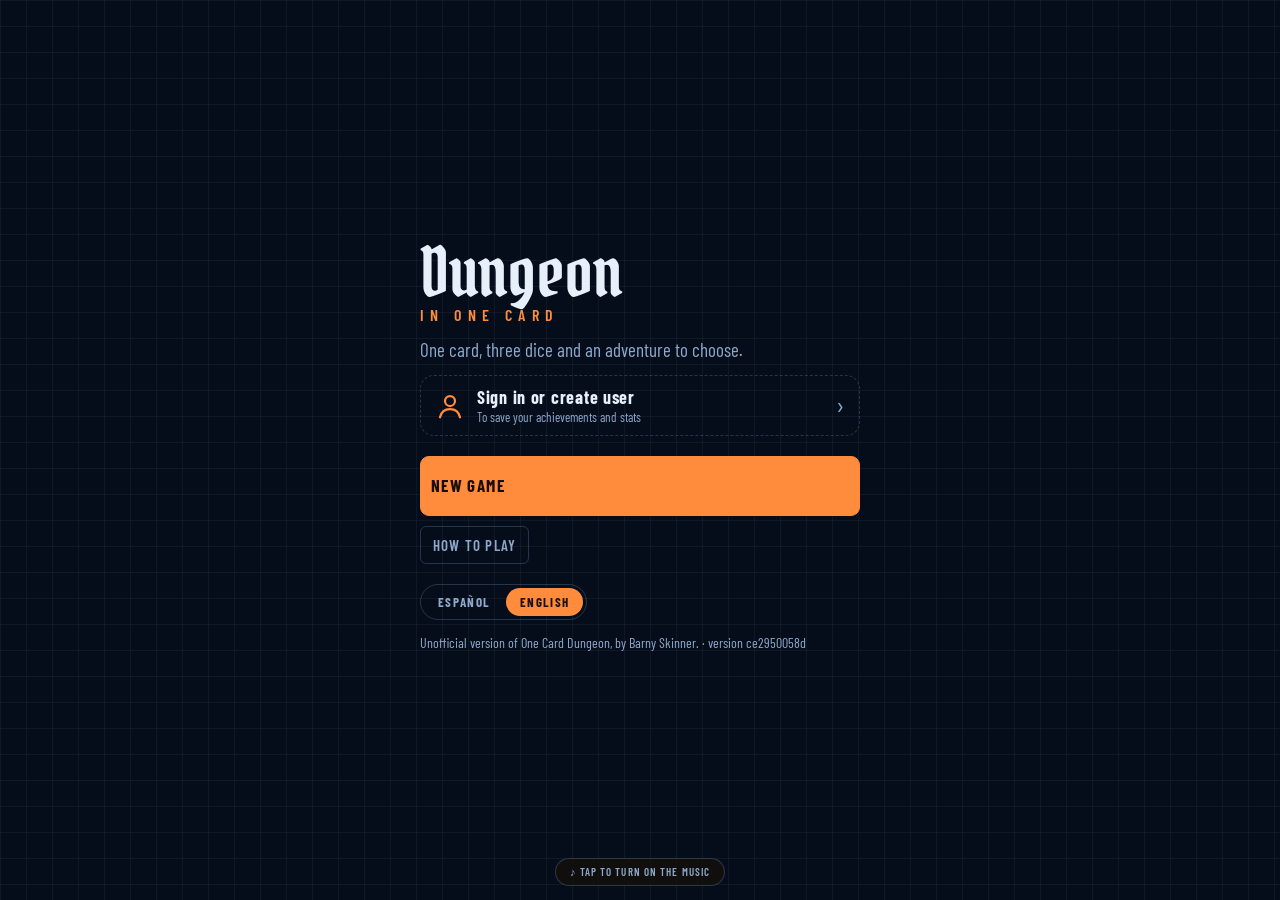
==== commit 8190c41b: "El cofre cerrado cuenta como muro Mismo cambio que en d6-crawler: nadie pisa ni aparece sobre la cas" ====
--- a/src/index.html
+++ b/src/index.html
@@ -4,7 +4,7 @@
 <meta charset="utf-8">
 <meta name="viewport" content="width=device-width, initial-scale=1, viewport-fit=cover">
 <meta name="theme-color" content="#060d1a">
-<meta name="build" content="caa1589cd9">
+<meta name="build" content="ce2950058d">
 <title>Dungeon in One Card</title>
 <link rel="preconnect" href="https://fonts.googleapis.com">
 <link rel="preconnect" href="https://fonts.gstatic.com" crossorigin>
@@ -1247,8 +1247,20 @@
   st.levelIdx = i;
   const [x, y] = XY(lv.start);
   st.adv.x = x; st.adv.y = y;
+  // Red de seguridad: si una aparición cae sobre la casilla del cofre (que cuenta como muro), se corre a la más cercana libre
+  const blocka = lv.chestAt >= 0 && !lv.stairs.includes(lv.chestAt) ? lv.chestAt : -1;
+  const usadas = new Set();
   st.mons = lv.spawns.map((s, n) => {
-    const [mx, my] = XY(s);
+    let p = s;
+    if (p === blocka || usadas.has(p)) {
+      const libre = [];
+      for (let k = 0; k < N; k++) if (k !== blocka && k !== lv.start && !lv.walls[k] && !usadas.has(k) && !lv.spawns.includes(k)) libre.push(k);
+      const [sx, sy] = XY(s);
+      libre.sort((a, b) => (Math.abs(XY(a)[0] - sx) + Math.abs(XY(a)[1] - sy)) - (Math.abs(XY(b)[0] - sx) + Math.abs(XY(b)[1] - sy)));
+      if (libre.length) p = libre[0];
+    }
+    usadas.add(p);
+    const [mx, my] = XY(p);
     const m = lv.mon;
     return { id: n + 1, x: mx, y: my, hp: m.hp, maxHp: m.hp, spd: m.spd, atk: m.atk, def: m.def, rng: m.rng };
   });
@@ -1398,10 +1410,19 @@
 }
 
 /* ---------- Fase del aventurero ---------- */
+// Casilla del cofre cerrado: cuenta como muro (nadie la pisa ni la ocupa) hasta que se abre. Si el cofre está
+// sobre una escalera no bloquea: si no, no se podría salir del nivel sin abrirlo.
+function chestBlock(st) {
+  const lv = lvOf(st);
+  if (!st.chest || st.chest.open || lv.chestAt < 0 || lv.stairs.includes(lv.chestAt)) return -1;
+  return lv.chestAt;
+}
+
 function reachFromAdv(st) {
   const lv = lvOf(st), src = idx(st.adv.x, st.adv.y);
   const blocked = new Array(N).fill(false);
   for (const m of st.mons) blocked[idx(m.x, m.y)] = true;
+  const cb = chestBlock(st); if (cb >= 0) blocked[cb] = true;
   if (st.corsairOn) {
     const dist = new Array(N).fill(Infinity), prev = new Array(N).fill(-1);
     for (let i = 0; i < N; i++) if (i !== src && !lv.walls[i] && !blocked[i]) { dist[i] = 1; prev[i] = src; }
@@ -1410,7 +1431,7 @@
   if (st.sherpaOn) {
     // Sherpa: los muros cuentan como casillas normales al moverse, pero no se puede terminar en uno
     const R = dijkstra({ walls: lv.voids }, src, blocked, blocked);
-    for (let i = 0; i < N; i++) if (lv.walls[i]) R.dist[i] = Infinity;
+    for (let i = 0; i < N; i++) if (lv.walls[i] || i === cb) R.dist[i] = Infinity;
     return R;
   }
   // Una diagonal queda cerrada si las dos casillas contiguas están ocupadas (muros o monstruos): no se cuela entre ellos
@@ -1490,6 +1511,7 @@
   const m = laurelMon(st), lv = lvOf(st), advI = idx(st.adv.x, st.adv.y), me = idx(m.x, m.y);
   const bl = new Array(N).fill(false); bl[advI] = true;
   for (const o of st.mons) if (o !== m) bl[idx(o.x, o.y)] = true;
+  const cb = chestBlock(st); if (cb >= 0) bl[cb] = true;
   return dijkstra(lv, me, bl, bl);
 }
 function laurelMove(st, i) {
@@ -1567,8 +1589,9 @@
   const lv = lvOf(st), advI = idx(st.adv.x, st.adv.y), me = idx(m.x, m.y);
   const others = st.mons.filter(o => o !== m).map(o => idx(o.x, o.y));
   const bl = new Array(N).fill(false); bl[advI] = true;
+  const cb = chestBlock(st); if (cb >= 0) bl[cb] = true;
   const D = dijkstra(lv, me, bl, bl), ok = new Array(N).fill(false);
-  for (let i = 0; i < N; i++) if (i !== me && !lv.walls[i] && i !== advI && !others.includes(i) && D.dist[i] <= 3) ok[i] = true;
+  for (let i = 0; i < N; i++) if (i !== me && !lv.walls[i] && i !== cb && i !== advI && !others.includes(i) && D.dist[i] <= 3) ok[i] = true;
   return { ok, dist: D.dist, prev: D.prev };
 }
 function demonMove(st, m, i) {
@@ -1668,10 +1691,11 @@
   const others = st.mons.filter(o => o !== m).map(o => idx(o.x, o.y));
   const blocked = new Array(N).fill(false);
   blocked[advI] = true;
+  const cb = chestBlock(st); if (cb >= 0) blocked[cb] = true;   // el cofre cerrado es un muro más
   const D = dijkstra(lv, me, blocked, blocked);
   const spd = Math.max(0, m.spd);
   // casilla donde puede terminar: libre (sin muro, aventurero ni otro monstruo) y con camino; la propia también vale
-  const stand = i => i === me || (!lv.walls[i] && i !== advI && !others.includes(i) && D.dist[i] < Infinity);
+  const stand = i => i === me || (!lv.walls[i] && i !== cb && i !== advI && !others.includes(i) && D.dist[i] < Infinity);
   const R = i => m.rng + (monBonus(st, m, i).rng || 0);   // el Alcance depende de la casilla (agua)
   const canHit = i => rangeDist(lv, i, advI) <= R(i) && hasLOS(lv, i, advI, others);
 
@@ -2005,7 +2029,7 @@
     necroInfo, necroStrike, demonReach, demonMove, chestInfo, openChest, stoneInfo, breakStone, reviveIfDead, resolveAttack,
     laurelStart, laurelMon, laurelReach, laurelMove, laurelAttackInfo, laurelAttack, laurelEnd, ORIENTS_HELL, LEVEL_DEFS_HELL, BOSS_DEFS_HELL,
     itemUsable, useItem, useFlame, useEye, resolveDamage, blizzPen, atkAvail, heroDef,
-    encodePassword, decodePassword, retryLevel, PW_TOTAL, PW5_TOTAL, PW7_GAMES, PW8_GAME, pw7Total, reachFromAdv, attackInfo, moveAdv, attackMon, popUndo, _dbg,
+    encodePassword, decodePassword, retryLevel, PW_TOTAL, PW5_TOTAL, PW7_GAMES, PW8_GAME, pw7Total, reachFromAdv, chestBlock, attackInfo, moveAdv, attackMon, popUndo, _dbg,
     playMonsters, endTurnCleanup, levelCleared, afterClear, applyBreak, SKILL_MAX, nextLevel, attackers, freshTurn, chooseMove };
 }
 
